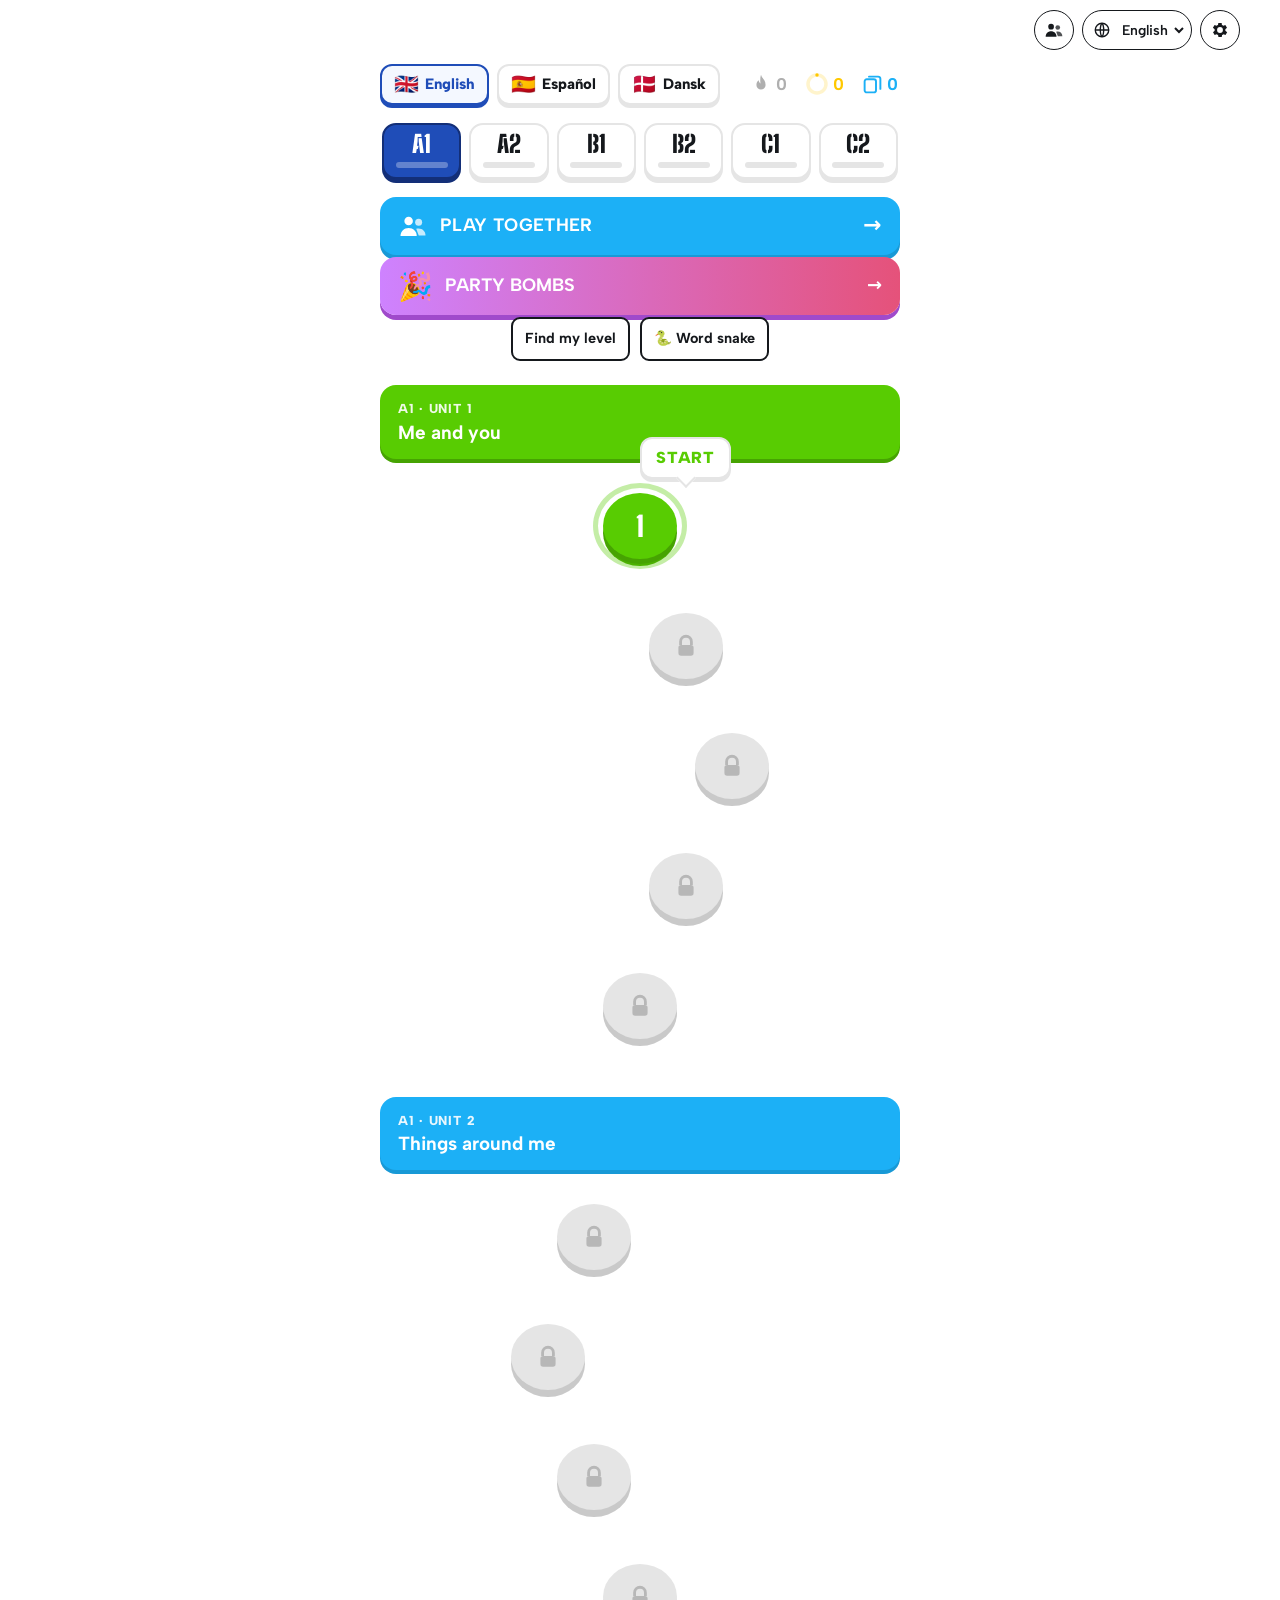
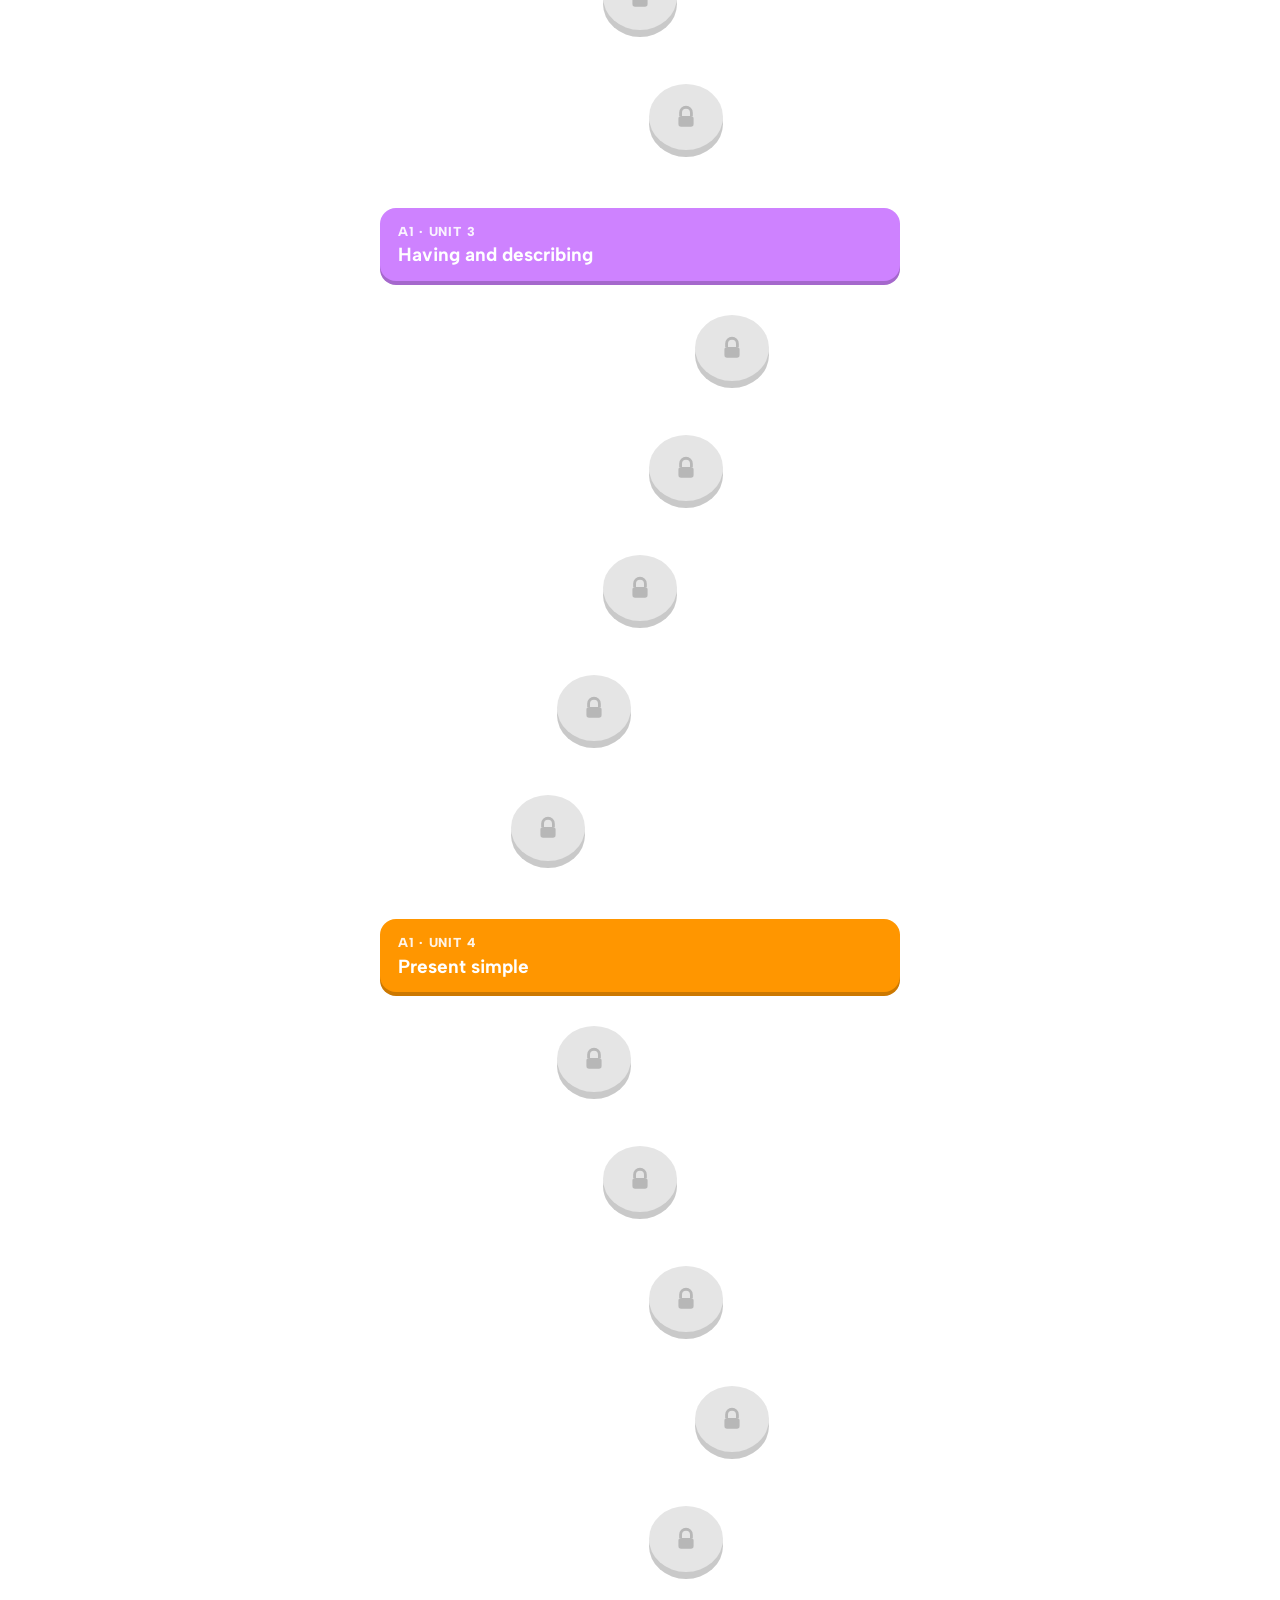
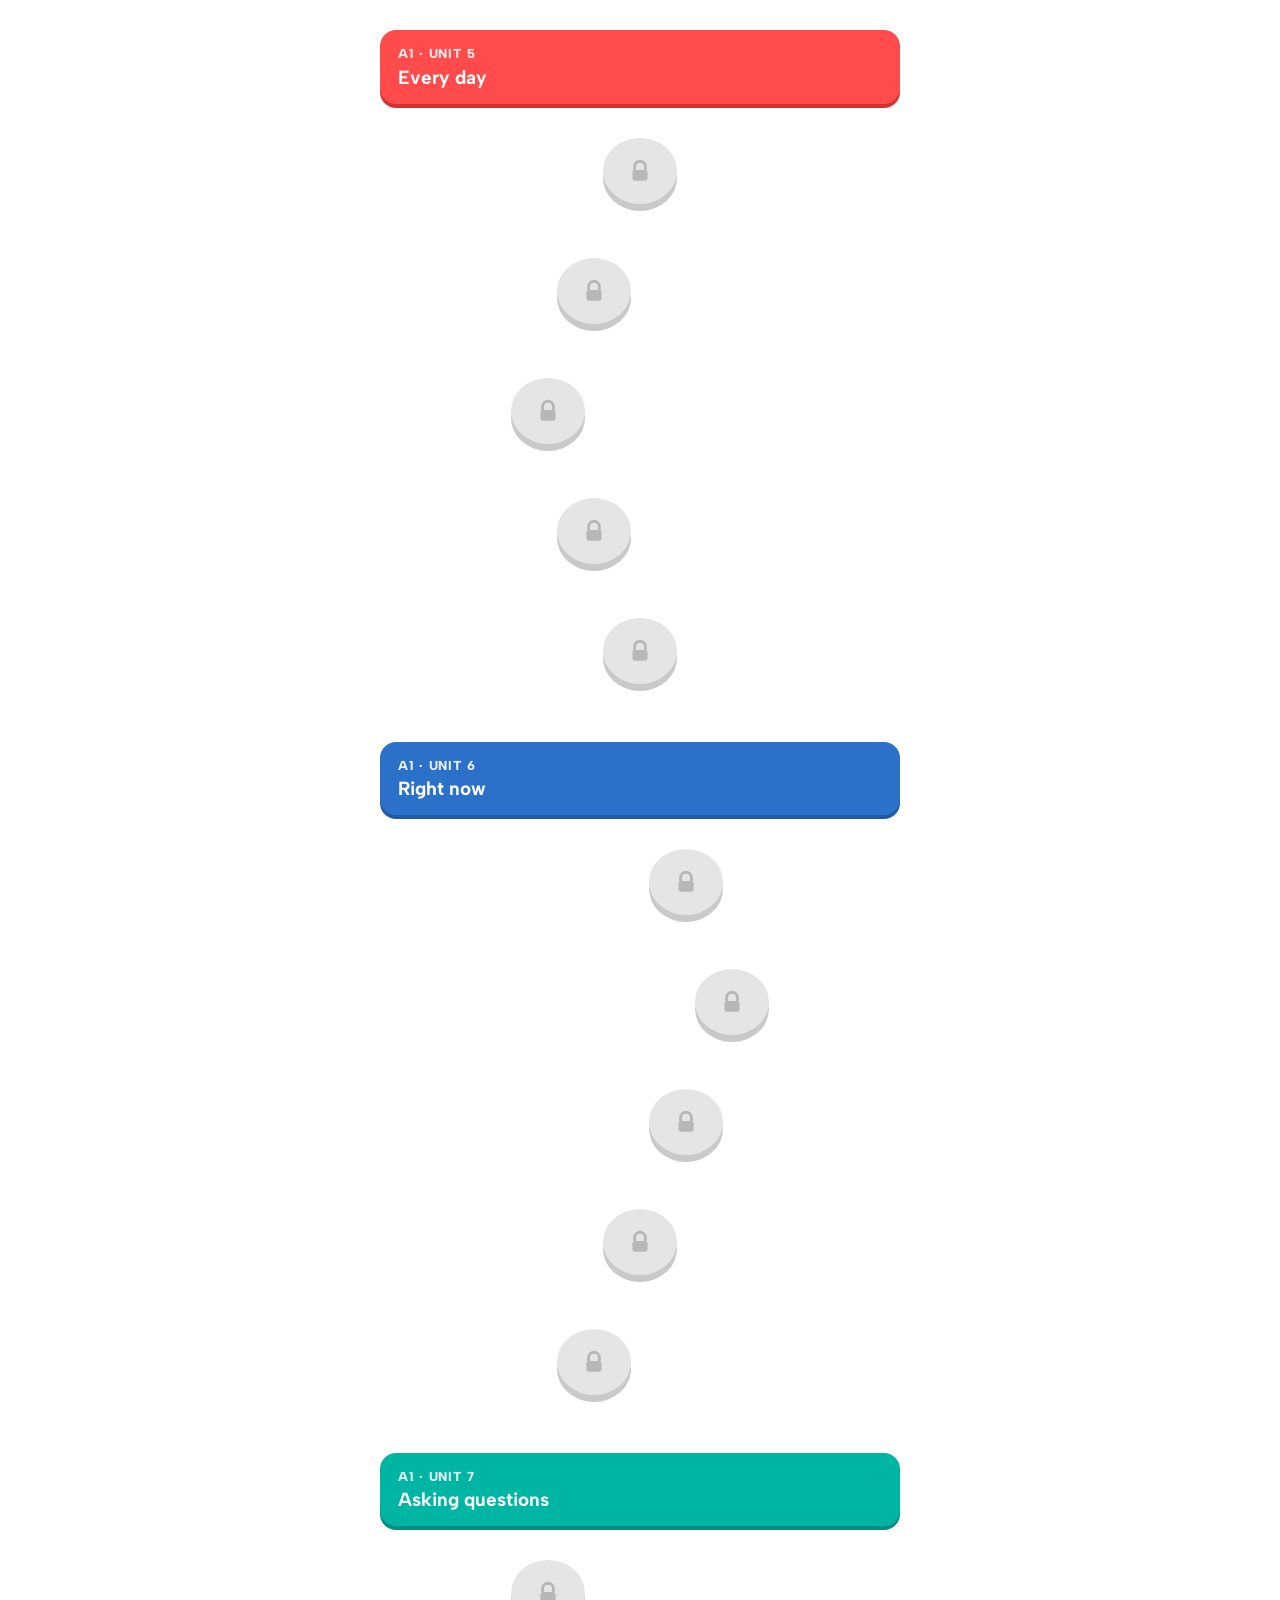
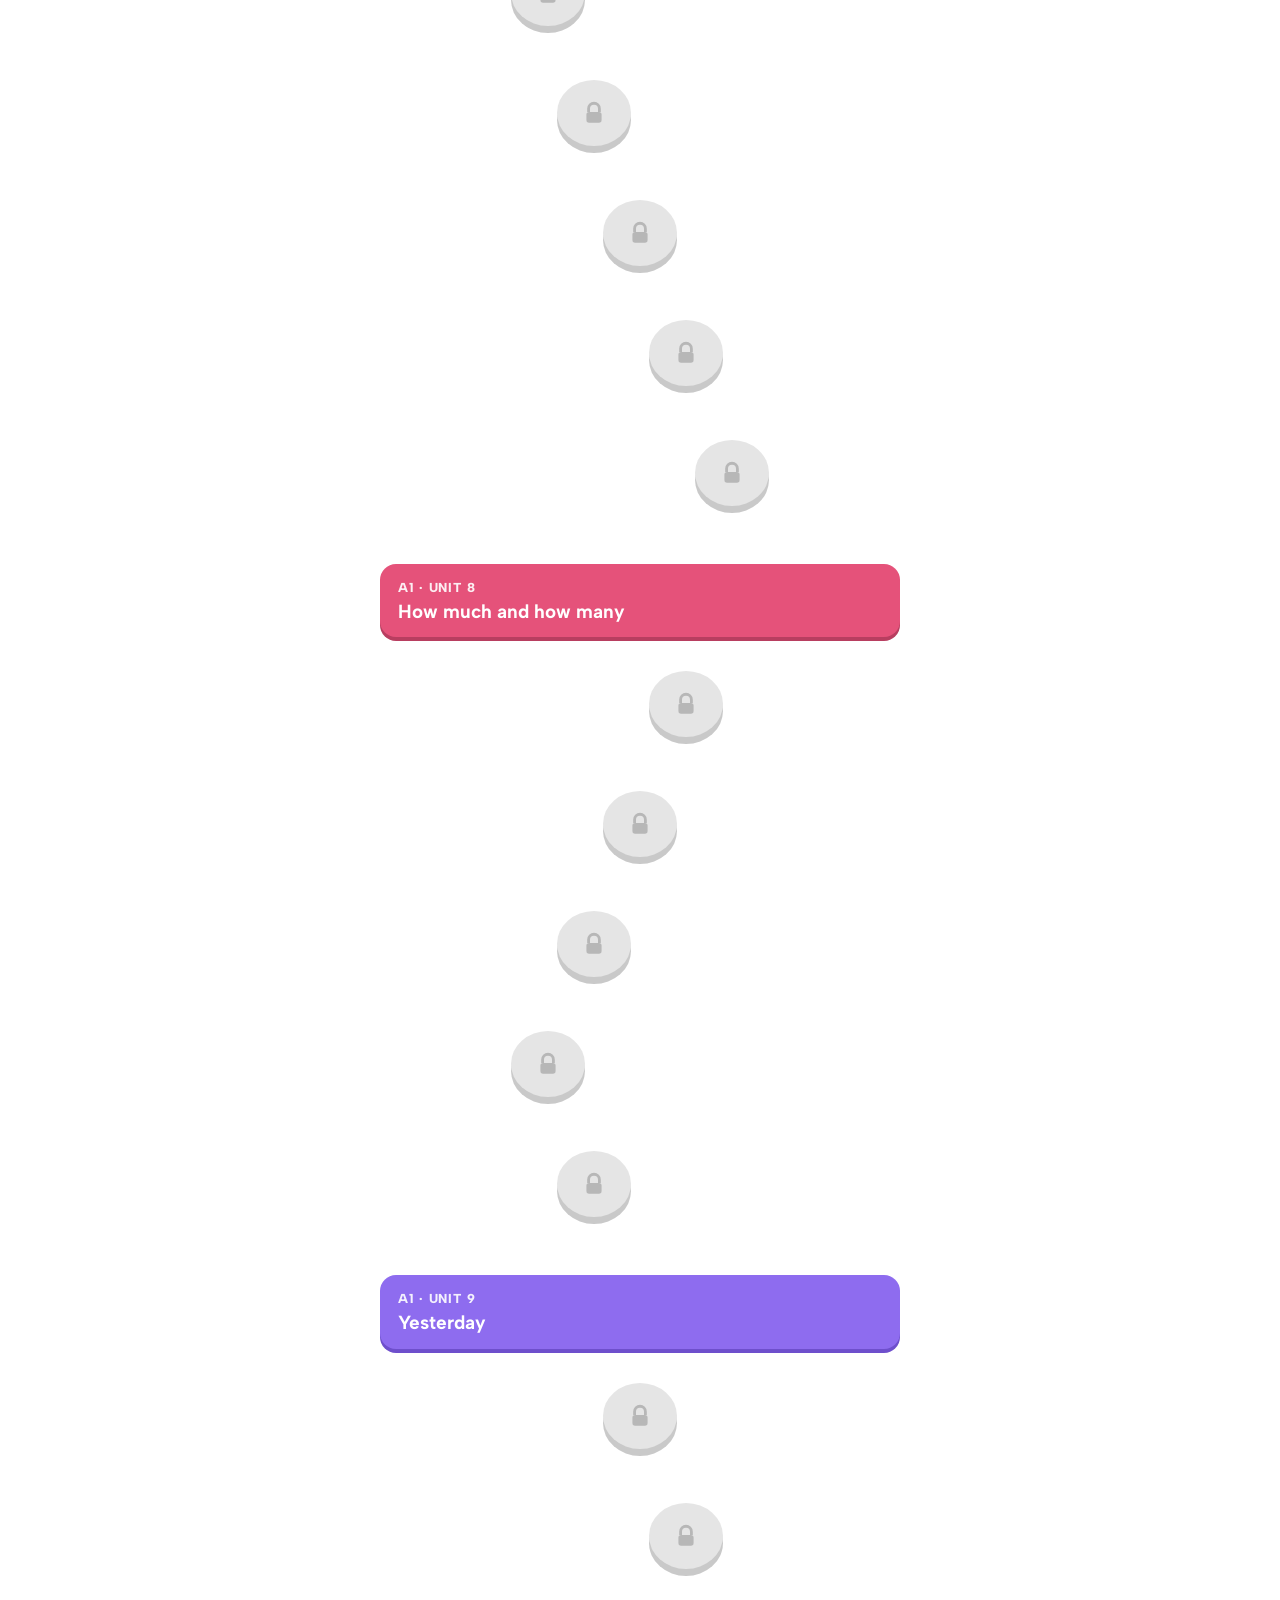
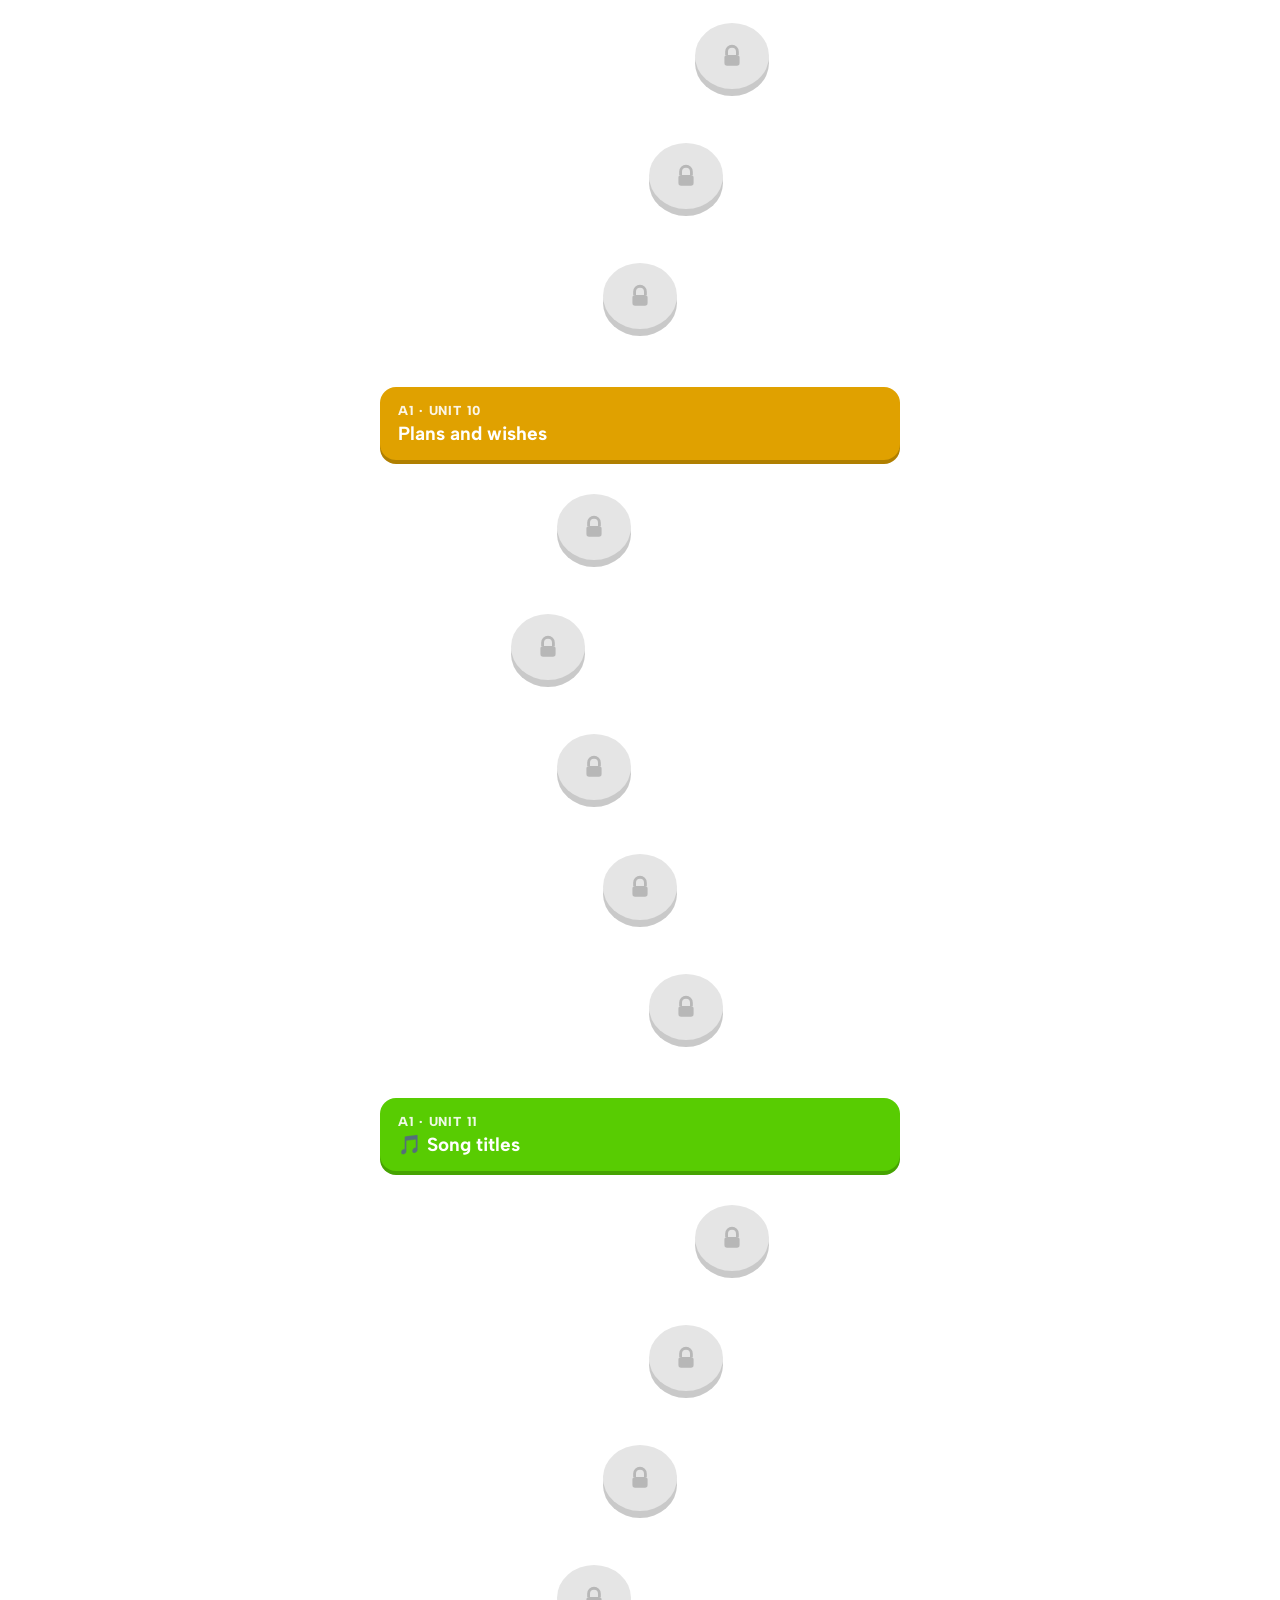
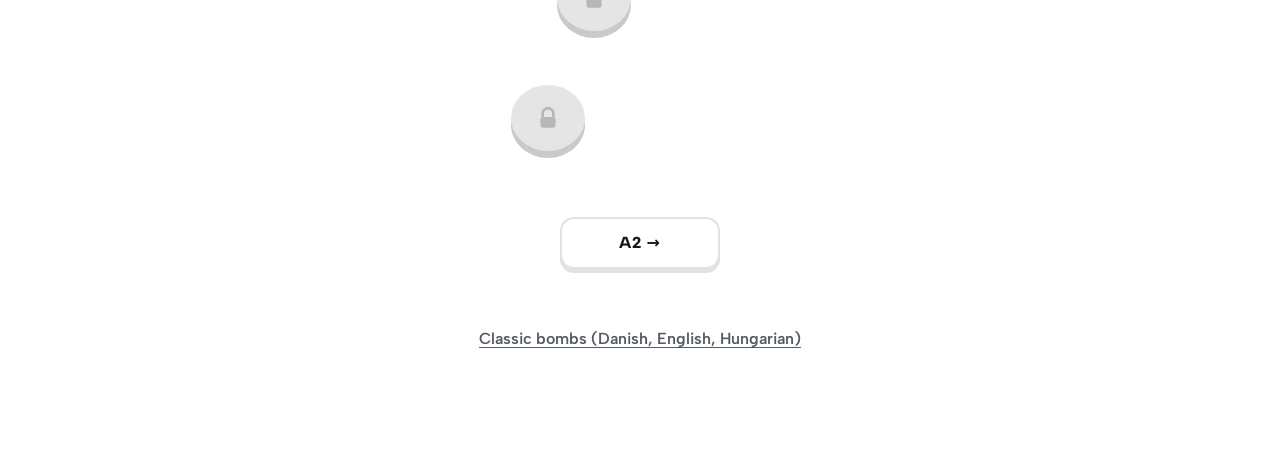
==== index.html @ 88cf8510 "Party: 30 new idioms per language, 29 Spanish rhyming wires, more text slang dealt 10 cards a run Id" ====
<!DOCTYPE html>
<html lang="en">
<head>
<meta charset="utf-8">
<meta name="viewport" content="width=device-width, initial-scale=1">
<title>Utolsó drót – tanulj magyarul</title>
<link rel="manifest" href="manifest.json">
<link rel="icon" href="icon-192.png">
<link rel="apple-touch-icon" href="icon-192.png">
<meta name="theme-color" content="#1F3FA8">
<meta name="apple-mobile-web-app-capable" content="yes">
<link rel="stylesheet" href="https://fonts.googleapis.com/css2?family=Albert+Sans:ital,wght@0,400;0,500;0,600;0,700;1,400&display=swap">
<link rel="stylesheet" href="https://fonts.googleapis.com/css2?family=Big+Shoulders+Stencil:wght@700;800;900&display=swap">
<link rel="stylesheet" href="https://fonts.googleapis.com/css2?family=Big+Shoulders+Stencil+Display:wght@700;800;900&display=swap">
<style>
:root{
  /* Layout: one page, two worlds. Red enamel hardware is the bomb; white paper is the manual.
     Everything is left-aligned; stencil lettering belongs to the hardware and to chapter titles. */
  --enamel:#C4122F; --enamel-deep:#8D0B21; --face1:#D51C3A; --face2:#BE122E; --face3:#A60E27; --side1:#B4112C; --side2:#8D0B21;
  --graphite:#1E2329; --graphite-2:#2A3138; --pit:#0E1114;
  --paper:#F7F7F2; --paper-2:#E8E8E0; --ink:#15181C; --ink-2:#565C63;
  --signal:#FFC83D; --signal-deep:#B98C12; --ok:#3DDC84; --bad:#FF5B61;
  --chalk:#F1F1EC;
  --font-display:"Big Shoulders Stencil","Big Shoulders Stencil Display",Impact,Haettenschweiler,"Arial Narrow Bold","Arial Narrow",sans-serif;
  --font-body:"Albert Sans",system-ui,-apple-system,"Segoe UI",Roboto,Helvetica,Arial,sans-serif;
  --gut:clamp(16px,4vw,40px);
  color-scheme:light;
}
/* the bomb takes the colour of the language being practised: Danish red, English blue, Hungarian green */
html[data-tl="en"]{--enamel:#1F4DB8;--enamel-deep:#132F78;--face1:#2A5BD0;--face2:#1F4DB8;--face3:#1A3F9A;--side1:#1B44A6;--side2:#132F78}
html[data-tl="hu"]{--enamel:#1E7A46;--enamel-deep:#12532E;--face1:#27935A;--face2:#1E7A46;--face3:#18663A;--side1:#1B6E40;--side2:#12532E}
*{box-sizing:border-box}
html{height:100%;-webkit-text-size-adjust:100%}
body{margin:0;min-height:100%;background:var(--enamel);color:#fff;font:16px/1.5 var(--font-body);overflow-x:hidden}
body[data-view="paper"]{background:var(--paper);color:var(--ink)}
p,h1,h2,h3,ul,ol,dl,dd,figure,fieldset{margin:0}
ul,ol{padding:0;list-style:none}
button,input,select{font:inherit}
button{cursor:pointer;color:inherit}
button:disabled{cursor:not-allowed}
:focus-visible{outline:3px solid var(--signal);outline-offset:2px}
body[data-view="paper"] :focus-visible,.side.soft :focus-visible,.drawer :focus-visible{outline-color:var(--enamel)}
.sr{position:absolute;width:1px;height:1px;overflow:hidden;clip:rect(0 0 0 0);white-space:nowrap}

/* English help: small second line under the Danish, shown only when help is on */
.en{display:none;font-size:.86em;line-height:1.4;opacity:.8;font-weight:400}
.help-on .en{display:block}
.gl{display:block;font-size:.86em;line-height:1.4;opacity:.72}
.pp{display:grid;gap:3px;min-width:0}
[data-fit]{min-width:0;max-width:100%}

/* ---------- top bar ---------- */
.bar{display:flex;align-items:center;gap:8px;padding:10px var(--gut);min-height:56px}
.brand{font:800 24px/1 var(--font-display);text-transform:uppercase;letter-spacing:.03em;background:none;border:0;padding:8px 0}
[data-screen="home"] .brand{visibility:hidden}
.bar-sp{flex:1}
.bar-b{background:transparent;border:1.5px solid currentColor;border-radius:999px;padding:7px 13px;font-weight:600;font-size:14px;min-height:40px;white-space:nowrap}
.bar-b.tog[aria-pressed="true"]{background:#fff;color:var(--enamel);border-color:#fff}
[data-view="paper"] .bar-b.tog[aria-pressed="true"]{background:var(--ink);color:var(--paper);border-color:var(--ink)}
.brand{white-space:nowrap}
@media (max-width:560px){.brand{display:none}}
@media (max-width:400px){.bar{gap:6px}.bar-b{padding:7px 10px;font-size:13px}.bar-b .wide{display:none}}

/* ---------- home ---------- */
.home-head{padding:4px var(--gut) 26px;display:grid;gap:12px}
.title{font:900 clamp(58px,14vw,150px)/.84 var(--font-display);text-transform:uppercase;letter-spacing:.005em;text-wrap:balance}
.region{display:flex;align-items:center;gap:10px;font:700 19px/1 var(--font-display);text-transform:uppercase;letter-spacing:.08em}
.region b{background:#fff;color:var(--enamel);padding:5px 9px 4px;border-radius:3px}
.premise{max-width:54ch;font-size:19px;line-height:1.45}
.jump{display:flex;flex-wrap:wrap;gap:10px;margin-top:6px}
.jump .hb{flex:1 1 150px}
.split{display:grid;grid-template-columns:minmax(0,1fr)}
.side{padding:22px var(--gut) 28px;display:grid;gap:16px;align-content:start;min-width:0}
.side h2,.howto h2{font:800 clamp(30px,5vw,40px)/1 var(--font-display);text-transform:uppercase;letter-spacing:.02em}
.side.soft{background:var(--paper);color:var(--ink)}
@media (min-width:940px){
  .split{grid-template-columns:minmax(0,1.2fr) minmax(0,.8fr);align-items:start;gap:0 34px;padding:0 var(--gut)}
  .side.hard{padding-left:0;padding-right:0}
  .side.soft{padding:26px 28px 30px;transform:rotate(.6deg);border-radius:3px;box-shadow:0 22px 44px -20px rgba(0,0,0,.6),0 2px 0 rgba(0,0,0,.18);position:sticky;top:18px}
  .jump{display:none}
}
.field{display:grid;gap:8px}
.field.two{display:flex;flex-wrap:wrap;gap:14px 26px;align-items:flex-end}
.flabel{font-weight:700;font-size:15px;display:block}
.mis-list{display:grid;gap:8px}
.mis{display:grid;grid-template-columns:40px minmax(0,1fr) auto;gap:12px;align-items:center;text-align:left;background:rgba(0,0,0,.2);color:#fff;border:2px solid transparent;border-radius:10px;padding:9px 14px 9px 10px;min-height:64px}
.mis:hover{background:rgba(0,0,0,.3)}
.mis.on{background:#fff;color:var(--ink);border-color:#fff}
.mis-n{font:900 40px/1 var(--font-display);text-align:center}
.mis.on .mis-n{color:var(--enamel)}
.mis-b{display:grid;gap:1px;min-width:0}
.mis-b b{font-size:17px}
.mis-p{font-size:14px;opacity:.9}
.mis-m{font-size:13px;opacity:.78}
.mis-s{font-size:16px;letter-spacing:2px;white-space:nowrap}
.seg3{display:inline-grid;grid-auto-flow:column;grid-auto-columns:1fr;border:2px solid #fff;border-radius:10px;overflow:hidden;margin-top:8px}
.seg3 button{background:transparent;color:#fff;border:0;padding:7px 16px;min-height:48px;font-weight:700;display:grid;justify-items:center;line-height:1.2}
.seg3 button small{font-weight:500;font-size:12px;opacity:.9}
.seg3 button[aria-pressed="true"]{background:#fff;color:var(--enamel)}
.check{display:flex;gap:10px;align-items:flex-start;min-height:44px;padding:6px 0;cursor:pointer}
.check input,.radio-l input{width:22px;height:22px;margin:1px 0 0;flex:none;accent-color:#fff}
.check.ink input,.radio-l input{accent-color:var(--enamel)}
.ctas{display:flex;flex-wrap:wrap;gap:12px 20px;align-items:center}
.cta{display:inline-flex;flex-direction:column;align-items:flex-start;text-align:left;background:var(--signal);color:#1b1500;border:0;border-radius:12px;padding:13px 22px 12px;font-weight:700;font-size:19px;line-height:1.25;box-shadow:0 4px 0 var(--signal-deep),0 12px 20px -10px rgba(0,0,0,.55);min-height:54px}
.cta:active{transform:translateY(3px);box-shadow:0 1px 0 var(--signal-deep)}
.cta .en{font-size:13px;font-weight:500;opacity:.85}
.cta.ink{background:var(--ink);color:var(--paper);box-shadow:0 4px 0 #000,0 12px 20px -12px rgba(0,0,0,.5)}
.cta.ink:active{box-shadow:0 1px 0 #000}
.link{background:none;border:0;text-decoration:underline;text-underline-offset:3px;padding:10px 0;font-weight:600;text-align:left;min-height:44px}
.code-in{font:800 44px/1 var(--font-display);letter-spacing:.1em;width:100%;max-width:290px;padding:12px 14px 8px;border:2.5px solid var(--ink);border-radius:8px;background:#fff;color:var(--ink)}
.code-in::placeholder{color:#c3c6c0}
.err{color:#A80F26;font-weight:600;min-height:1.5em}
.vstat{font-size:14.5px;color:var(--ink-2);display:grid;gap:10px}
.vstat .pbtn{color:var(--ink);font-size:16px}
.pbtn{background:#fff;border:2px solid var(--ink);color:var(--ink);border-radius:9px;padding:8px 14px;min-height:44px;font-weight:700;justify-self:start;text-align:left}
.pbtn:active{transform:translateY(1px)}
.howto{padding:34px var(--gut) 48px;display:grid;gap:16px;max-width:1180px}
.howto ol{display:grid;gap:18px 28px;counter-reset:s;grid-template-columns:repeat(auto-fit,minmax(min(100%,270px),1fr))}
.howto li{counter-increment:s;display:grid;grid-template-columns:auto minmax(0,1fr);gap:12px;align-items:start}
.howto li::before{content:counter(s);font:900 52px/.85 var(--font-display)}
.howto-note{max-width:70ch}
.howto-note{font-weight:600}

/* ---------- briefing ---------- */
.brief{padding:6px var(--gut) 48px;display:grid;grid-template-columns:minmax(0,1fr);gap:24px;max-width:860px}
.eyebrow{font-weight:600;opacity:.92}
.brief h1,.result h1{font:900 clamp(44px,9vw,84px)/.88 var(--font-display);text-transform:uppercase;text-wrap:balance}
.grid-gap{display:grid;gap:10px}
.codeplates{display:flex;gap:10px;flex-wrap:wrap}
.cp{background:var(--pit);border-radius:10px;padding:14px 16px 10px;display:grid;gap:6px;justify-items:center;min-width:112px;flex:1 1 0;max-width:190px;box-shadow:inset 0 0 0 1px rgba(255,255,255,.1)}
.cp b{font:900 clamp(52px,13vw,72px)/.85 var(--font-display);color:var(--signal);letter-spacing:.05em}
.cp span{font-size:14px;color:var(--chalk)}
.modlist{display:grid;gap:6px}
.modlist li{display:flex;gap:10px;align-items:center;flex-wrap:wrap;background:rgba(0,0,0,.2);border-radius:8px;padding:8px 12px}
.modlist b{font-size:17px}
.chips{display:flex;gap:5px;flex-wrap:wrap}
.chip{font-size:12px;border:1px solid rgba(255,255,255,.4);border-radius:999px;padding:1px 8px;color:rgba(255,255,255,.88);white-space:nowrap}

/* ---------- game screen: one fixed-height stage with the bomb in it ---------- */
body[data-screen="bomb"]{height:100%;overflow:hidden;background:#0d1013;color:#fff}
body[data-screen="bomb"] #app{height:100%;display:flex;flex-direction:column}
body[data-screen="bomb"] #main{flex:1;min-height:0;display:flex;flex-direction:column}
body[data-screen="bomb"] .bar{flex:none;min-height:46px;padding-top:4px;padding-bottom:4px;background:var(--enamel);color:#fff}
body[data-screen="bomb"] .bar-b{min-height:36px;padding:5px 12px}
body[data-screen="bomb"] .bar-b.tog[aria-pressed="true"]{background:#fff;color:var(--enamel);border-color:#fff}
body[data-screen="bomb"] :focus-visible{outline-color:var(--signal)}
.game{flex:1;min-height:0;display:flex;flex-direction:column;background:#0d1013;color:#fff}
.hud{flex:none;display:grid;grid-template-columns:minmax(0,1fr) auto minmax(0,1fr);gap:12px;align-items:center;padding:6px var(--gut);background:var(--enamel-deep);color:#fff}
.hud-l{display:grid;font-size:13px;line-height:1.25;min-width:0}
.hud-l b{font:800 30px/1 var(--font-display);letter-spacing:.16em;white-space:nowrap}
.hud-m{position:relative;display:grid;justify-items:center;gap:1px}
.hud-m .lbl{font-size:11px}
.hud-r{display:flex;gap:8px;align-items:center;justify-content:flex-end}
.lbl{font-size:12px;font-weight:600;opacity:.88}
.segs{display:inline-flex;align-items:center;gap:3px;background:#140406;padding:5px 8px;border-radius:6px;box-shadow:inset 0 0 0 1px rgba(255,255,255,.09)}
.seg7{width:19px;height:32px;display:block}
.seg7 polygon{fill:rgba(255,200,61,.13)}
.seg7 polygon.on{fill:var(--signal)}
.colon{font-size:20px;width:.3em;height:1em;background:radial-gradient(circle at 50% 24%,var(--signal) 0 .11em,transparent .135em),radial-gradient(circle at 50% 76%,var(--signal) 0 .11em,transparent .135em)}
.game.low .seg7 polygon.on{fill:var(--bad)}
.game.low .colon{animation:blink 1s steps(2) infinite}
@keyframes blink{50%{opacity:.2}}
.lamps{display:inline-flex;gap:6px;align-items:center}
.lamp{width:19px;height:19px;border-radius:50%;background:rgba(0,0,0,.5);box-shadow:inset 0 0 0 2px rgba(0,0,0,.45)}
.lamp.on{background:var(--signal);box-shadow:0 0 12px var(--signal)}
.hb{background:rgba(255,255,255,.12);border:1.5px solid rgba(255,255,255,.65);color:#fff;border-radius:8px;padding:6px 12px;min-height:38px;font-weight:600}
.hb.big{min-height:54px;padding:10px 18px;font-size:17px;border-radius:12px}
.stage{position:relative;flex:1;min-height:0;overflow:hidden;overflow:clip;background:#14181c}
.man-scroll{flex:1;min-height:0;overflow-y:auto;background:var(--paper)}
.man-scroll .paper-wrap{padding-bottom:24px;min-height:100%}
.toolbar{flex:none;display:flex;gap:6px;justify-content:center;align-items:center;flex-wrap:wrap;padding:8px 10px;background:#07090b}
.tb{background:#1b2026;border:1.5px solid #4a535c;color:#fff;border-radius:8px;padding:7px 13px;min-height:42px;font-weight:700;font-size:15px}
.tb:disabled{opacity:.4}
.tb.on{background:var(--signal);color:#1b1500;border-color:var(--signal)}
.tb-q{font-weight:700;margin-right:6px}
@media (max-width:430px){.tb{padding:7px 9px;font-size:14px}.tb .wide{display:none}}
.caption{position:absolute;left:0;right:0;bottom:0;z-index:4;padding:16px var(--gut) 8px;background:linear-gradient(rgba(7,9,11,0),rgba(7,9,11,.96) 16px);font-size:14.5px;line-height:1.35;pointer-events:none}
.caption:empty{display:none}
.caption .pp{max-width:76ch;margin:0 auto}
.caption p.big{font-size:17px;font-weight:600;line-height:1.45}
.codechip{display:inline-block;background:var(--signal);color:#1b1500;font:800 1.55em/1 var(--font-display);letter-spacing:.16em;padding:5px 6px 2px 10px;border-radius:6px;vertical-align:-4px}
.caption .keys{opacity:.68;font-size:13px}
@media (pointer:coarse){.caption .keys{display:none}}
.paused{position:absolute;inset:0;display:grid;align-content:center;justify-items:start;gap:18px;padding:var(--gut);font-size:19px}

/* the room */
.scene-bg{position:absolute;inset:0;background:radial-gradient(ellipse 75% 62% at 50% 40%,#3c4650 0,#1e242a 58%,#0d1013 100%)}
.floor{position:absolute;left:0;right:0;bottom:0;height:24%;background:linear-gradient(#171c21,#0a0c0e);box-shadow:0 -1px 0 rgba(255,255,255,.07)}
.dust i{position:absolute;width:3px;height:3px;border-radius:50%;background:rgba(255,255,255,.4);animation:drift 12s linear infinite}
@keyframes drift{0%{transform:translate(0,0);opacity:0}15%{opacity:.6}100%{transform:translate(46px,-130px);opacity:0}}
.shadow{position:absolute;height:34px;border-radius:50%;background:rgba(0,0,0,.6);filter:blur(14px);transition:opacity .4s}
.vignette{position:absolute;inset:0;z-index:3;pointer-events:none;opacity:0;background:radial-gradient(ellipse at center,rgba(255,60,60,0) 35%,rgba(255,40,40,.78) 100%)}

/* the bomb: camera > shake rig > idle float > box of six faces */
.persp{position:absolute;inset:0;perspective:2600px;overflow:hidden;overflow:clip}
.cam,.rig,.float,.bomb{transform-style:preserve-3d}
.cam,.rig,.float{position:absolute;left:0;top:0;width:0;height:0}
.cam{transition:transform .65s cubic-bezier(.3,.75,.25,1)}
.float{animation:sway 8s ease-in-out infinite}
@keyframes sway{0%,100%{transform:translateY(-9px) rotateY(-2.6deg) rotateX(.9deg)}50%{transform:translateY(9px) rotateY(2.6deg) rotateX(-.9deg)}}
.stage.zoomed .float{animation:none}
.bomb{position:absolute;transition:transform .95s cubic-bezier(.5,.05,.2,1)}
.stage.intro .bomb,.stage.intro .cam{transition-duration:1.35s}
.stage.no-anim .cam,.stage.no-anim .bomb{transition:none}
.stage.hit .rig{animation:shake .45s linear}
.stage.hit .vignette{animation:vig .52s ease-out}
@keyframes vig{0%{opacity:0}18%{opacity:1}100%{opacity:0}}
@keyframes shake{0%,100%{transform:none}20%{transform:translate(-14px,8px)}40%{transform:translate(12px,-10px)}60%{transform:translate(-10px,-6px)}80%{transform:translate(8px,10px)}}
.face{position:absolute;backface-visibility:hidden;-webkit-backface-visibility:hidden;overflow:hidden;border-radius:6px;background:linear-gradient(155deg,var(--face1) 0,var(--face2) 55%,var(--face3) 100%);box-shadow:inset 0 0 0 5px rgba(0,0,0,.24),inset 0 0 0 12px rgba(255,255,255,.07)}
.face.left,.face.right,.face.top,.face.bottom{background:linear-gradient(155deg,var(--side1),var(--side2))}
.band{position:absolute;left:30px;right:30px;top:30px;height:78px;display:flex;align-items:center;gap:20px;overflow:hidden;font:900 48px/1 var(--font-display);text-transform:uppercase;letter-spacing:.05em;color:#F7E9CC;white-space:nowrap}
.band .danger{background:var(--signal);color:#1b1500;padding:9px 14px 4px;border-radius:4px;font-size:42px}
.band b{min-width:0;overflow:hidden}
.band .side{margin-left:auto;font-size:32px;border:3px solid currentColor;padding:8px 12px 4px;border-radius:4px}
.face .stripe{position:absolute;left:50%;top:8%;bottom:8%;width:54px;margin-left:-27px;border-radius:6px;background:repeating-linear-gradient(135deg,var(--signal) 0 30px,#14171B 30px 60px)}
.thisway{position:absolute;left:0;right:0;top:50%;margin-top:-34px;text-align:center;font:900 68px/1 var(--font-display);text-transform:uppercase;letter-spacing:.08em;color:rgba(0,0,0,.3)}
.handle{position:absolute;top:-92px;width:240px;height:104px;border:26px solid #9aa3ab;border-bottom:0;border-radius:90px 90px 0 0;box-shadow:inset 0 7px 0 rgba(255,255,255,.35),0 -3px 0 rgba(0,0,0,.35)}
.beacon{flex:none;width:18px;height:18px;border-radius:50%;background:#ff4040;box-shadow:0 0 14px #ff4040;animation:blink 1s steps(2) infinite}
.face.top .beacon{position:absolute;right:70px;top:50%;margin-top:-24px;width:48px;height:48px}
.stage.safe .beacon{animation:none;background:var(--ok);box-shadow:0 0 18px var(--ok)}
.stage.safe .segs .seg7 polygon.on{fill:var(--ok)}
.idplate{position:absolute;left:30px;right:30px;top:120px;bottom:28px;display:flex;flex-wrap:wrap;gap:12px 48px;align-items:center;align-content:center;padding:8px 34px;border-radius:10px;background:rgba(0,0,0,.22);box-shadow:inset 0 0 0 3px rgba(255,255,255,.26)}
.idc{display:grid;gap:6px}
.idc .lbl{font-size:23px;opacity:.92}
.serial{font:800 56px/1 var(--font-display);letter-spacing:.07em;white-space:nowrap}
.bats{display:inline-flex;gap:12px;align-items:center;height:56px}
.bat{width:28px;height:52px;border-radius:6px;background:linear-gradient(#ecece5 0 24%,#16191d 24%);box-shadow:0 0 0 2px rgba(0,0,0,.45)}

/* panels on the bomb */
.panel{position:absolute;width:400px;height:480px;border-radius:12px}
.panel.blank{display:grid;place-items:center;background:rgba(0,0,0,.14);box-shadow:inset 0 0 0 4px rgba(0,0,0,.2)}
.panel.blank span{font:900 120px/1 var(--font-display);color:rgba(0,0,0,.2)}
.panel.mod,.panel.timerp{color:var(--chalk);background:radial-gradient(circle at 12px 12px,#737b83 0 3px,transparent 3.6px),radial-gradient(circle at calc(100% - 12px) 12px,#737b83 0 3px,transparent 3.6px),radial-gradient(circle at 12px calc(100% - 12px),#737b83 0 3px,transparent 3.6px),radial-gradient(circle at calc(100% - 12px) calc(100% - 12px),#737b83 0 3px,transparent 3.6px),linear-gradient(180deg,var(--graphite-2),var(--graphite));box-shadow:inset 0 0 0 1px rgba(255,255,255,.08),0 0 0 5px rgba(0,0,0,.3)}
.panel.mod:focus{outline:none}
.panel.mod.focus{box-shadow:inset 0 0 0 1px rgba(255,255,255,.08),0 0 0 5px var(--signal)}
.panel.mod.solved{background:radial-gradient(circle at 12px 12px,#737b83 0 3px,transparent 3.6px),radial-gradient(circle at calc(100% - 12px) 12px,#737b83 0 3px,transparent 3.6px),linear-gradient(180deg,#1f2a25,#17201c)}
.p-h{position:absolute;left:0;right:0;top:0;height:54px;display:flex;align-items:center;gap:10px;padding:6px 22px 0}
.p-h h3{flex:1;min-width:0;font:800 27px/1 var(--font-display);text-transform:uppercase;letter-spacing:.03em;white-space:nowrap;overflow:hidden;text-overflow:ellipsis}
.p-b{position:absolute;left:0;right:0;top:54px;bottom:0;padding:4px 16px 16px;display:flex;flex-direction:column;gap:8px;overflow:hidden;font-size:17px;line-height:1.4}
.led{flex:none;width:17px;height:17px;border-radius:50%;background:#ff4040;box-shadow:0 0 10px rgba(255,64,64,.8),inset 0 0 0 2px rgba(0,0,0,.3)}
.panel.locked .led{background:#4b1119;box-shadow:inset 0 0 0 2px rgba(0,0,0,.5)}
.panel.solved .led{background:var(--ok);box-shadow:0 0 12px var(--ok)}
.guard{position:absolute;inset:0;z-index:3;background:transparent;border:0;border-radius:12px;cursor:zoom-in}
.guard:hover{box-shadow:inset 0 0 0 7px var(--signal)}
.guard:focus-visible{outline:9px solid var(--signal);outline-offset:0}
.timerp .p-b{align-items:center;justify-content:center;gap:30px}
.segs.big{padding:18px 20px;gap:8px;border-radius:12px}
.segs.big .seg7{width:60px;height:100px}
.segs.big .colon{font-size:62px}
.tl{display:flex;align-items:center;gap:18px}
.tl .lbl{font:800 28px/1 var(--font-display);text-transform:uppercase;letter-spacing:.06em;opacity:1}
.lamps.big{gap:16px}
.lamps.big .lamp{width:44px;height:44px}

/* controls inside a panel */
.note{flex:none;font-weight:700;font-size:15px;color:var(--signal)}
.okline{flex:none;font:800 24px/1 var(--font-display);text-transform:uppercase;letter-spacing:.06em;color:var(--ok)}
.donebox{overflow:hidden;font-size:15.5px;min-height:0}
.lockmsg{font-size:17px}
.row{flex:none;display:flex;gap:8px;align-items:center}
.row .slot{flex:1 1 0;width:auto;min-width:0}
.row .go:last-child{margin-left:auto}
.key{background:#E9EAE4;color:#14171B;border:0;border-radius:9px;padding:10px 16px;min-height:46px;font-weight:700;font-size:16px;box-shadow:0 3px 0 #8C9194,0 7px 10px -5px rgba(0,0,0,.65)}
.key:active:not(:disabled){transform:translateY(2px);box-shadow:0 1px 0 #8C9194}
.key.go{background:var(--signal);color:#1b1500;box-shadow:0 3px 0 var(--signal-deep),0 7px 10px -5px rgba(0,0,0,.65)}
.key.go:active:not(:disabled){box-shadow:0 1px 0 var(--signal-deep)}
.key.ghost{background:transparent;color:#fff;box-shadow:inset 0 0 0 1.5px rgba(255,255,255,.6)}
.key.sm{font-size:14px}
.key.wide{flex:1}
.key:disabled{opacity:.4}
.key.sq{padding:0;width:46px;font-size:22px;line-height:1}
.key.big{flex:1;min-height:86px;font-size:40px;line-height:1}
.aeoa{display:inline-flex;gap:6px}
.slot{flex:none;width:100%;background:var(--pit);color:#fff;border:2px solid #56606A;border-radius:9px;padding:11px 13px;font:500 19px/1.35 var(--font-body);min-height:52px}
textarea.slot{height:100px;resize:none;display:block}
.slot::placeholder{color:#7d868e}
.slot:focus{border-color:var(--signal)}
.fb{font-weight:600;font-size:16px}
.fb.bad{color:#FFA3A7}
.words{font-size:17px;display:flex;flex-wrap:wrap;gap:2px 8px}
.words .bad{color:var(--bad);text-decoration:underline wavy;text-underline-offset:4px}
.skel{flex:none;display:flex;flex-wrap:wrap;gap:7px 14px;align-items:center}
.sk-w{display:inline-flex;gap:3px}
.sk-w i{width:9px;height:9px;border-radius:50%;background:#77818a}
.sk-p{margin-left:-10px;color:#77818a;font-weight:700}
.learn{display:grid;gap:7px;font-size:16.5px}
.learn.pics{grid-template-columns:repeat(auto-fill,minmax(130px,1fr))}
.learn.pics li{display:grid;grid-template-columns:auto 1fr;gap:0 8px;align-items:center}
.learn.pics .pic{grid-row:span 2;font-size:26px}
.donebox .learn{font-size:15px;gap:5px}
.learned{font-size:16px}

.plate-steel{flex:none;background:linear-gradient(180deg,#D5DADE,#B3BAC0);border-radius:8px;padding:6px 4px;box-shadow:inset 0 2px 6px rgba(0,0,0,.4)}
.wires{display:block;width:100%;height:auto}
.wire[data-a]{cursor:pointer}
.w-hit{stroke:transparent;stroke-width:32;fill:none}
.w-out{stroke:rgba(9,11,14,.8);stroke-width:13;fill:none;stroke-linecap:round}
.w-col{stroke-width:9.5;fill:none;stroke-linecap:round}
.w-hi{stroke:rgba(255,255,255,.38);stroke-width:2;fill:none;stroke-linecap:round;transform:translateY(-2.6px)}
.w-term{fill:#59616A;stroke:#1b1e22;stroke-width:2}
.w-mark{fill:var(--enamel);stroke:#fff;stroke-width:1.5}
.wire.sel .w-out{stroke:#050608;stroke-width:20}
.wire:focus{outline:none}
.wire:focus-visible .w-out{stroke:#050608;stroke-width:17}

.memo-grid{flex:none;display:grid;grid-template-columns:minmax(0,1fr) 186px;gap:10px}
.memo-scr{background:var(--pit);border:2px solid #39424b;border-radius:10px;display:grid;place-items:center;align-content:center;gap:4px;padding:8px;min-width:0;text-align:center}
.memo-pic{font-size:62px;line-height:1.15}
.memo-w{font-size:19px;font-weight:600}
.memo-hint{color:#8c959d;font-size:15px}
.pips{display:flex;gap:6px}
.pips i{width:10px;height:10px;border-radius:50%;background:#39424b}
.pips i.on{background:var(--signal)}
.memo-code{display:flex;gap:7px;flex-wrap:wrap;justify-content:center}
.memo-code b{min-width:34px;height:44px;border-bottom:3px solid #77818a;font:800 34px/44px var(--font-display);text-align:center;color:var(--signal);letter-spacing:.03em}
.pad{display:grid;grid-template-columns:repeat(3,minmax(0,1fr));gap:6px}
.pad .key{padding:0;min-height:44px}

.clock-wrap{flex:none;display:flex;gap:14px;align-items:center}
.clock{width:158px;height:158px;flex:none}
.c-rim{fill:#0B0D10}
.c-face{fill:#F6F6F0}
.c-t1{stroke:#9aa0a4;stroke-width:1.2}
.c-t5{stroke:#15181C;stroke-width:3}
.c-n{font:700 17px var(--font-body);fill:#15181C}
.c-hh{stroke:#15181C;stroke-width:7;stroke-linecap:round}
.c-mh{stroke:var(--enamel);stroke-width:4.5;stroke-linecap:round}
.c-cap{fill:#15181C}
.steps{display:grid;gap:7px;flex:1;min-width:0}
.stepper{display:grid;grid-template-columns:46px minmax(0,1fr) 46px;gap:3px 6px;align-items:center}
.st-l{grid-column:1/-1;font-weight:600;font-size:14.5px;line-height:1.15}
.st-l small{margin-left:6px;font-weight:400;opacity:.75;font-size:12.5px}
.stepper b{font:800 30px/1 var(--font-display);text-align:center;color:var(--signal)}
.digital{justify-self:start;font:800 26px/1 var(--font-display);color:var(--signal);letter-spacing:.06em;background:var(--pit);border-radius:6px;padding:7px 11px 5px}

.bigword{flex:none;font-size:46px;font-weight:700;line-height:1.1;text-align:center;padding:16px 0 12px;overflow-wrap:anywhere}
.lever{flex:none;display:flex;gap:12px}
.minis{display:flex;flex-wrap:wrap;gap:6px 8px;font-size:15.5px}
.minis li{padding:3px 10px;border-radius:999px;background:#151A1E;border:1.5px solid #3b444d}
.minis li.ok{border-color:var(--ok)}
.minis li.no{border-color:var(--bad)}

.gapline{font-size:20px;line-height:1.45}
.gap{display:inline-block;width:66px;border-bottom:3px solid var(--signal);margin:0 5px;transform:translateY(2px)}
.inf{color:#B9C0C6;font-size:16px;white-space:nowrap}

.base{font-size:18px;font-weight:600;line-height:1.35}
.build{flex:none;height:94px;overflow-y:auto;background:var(--pit);border:2px dashed #56606A;border-radius:10px;padding:7px;display:flex;flex-wrap:wrap;gap:6px;align-items:center;align-content:flex-start}
.build-empty{color:#8c959d;font-size:14.5px;padding:4px 6px}
.tray{display:flex;flex-wrap:wrap;gap:6px}
.tile{background:#E9EAE4;color:#14171B;border:0;border-radius:8px;padding:5px 10px;min-height:36px;min-width:36px;font-weight:600;font-size:16px;box-shadow:0 3px 0 #8C9194}
.tile:active{transform:translateY(2px);box-shadow:0 1px 0 #8C9194}
.tile.in{background:#fff;box-shadow:0 3px 0 var(--signal-deep)}
.tile.ghost{display:inline-flex;align-items:center;background:transparent;color:transparent;box-shadow:inset 0 0 0 2px #3b444d}
.join{flex:none;display:grid;grid-template-columns:minmax(0,1fr) auto minmax(0,1fr);gap:8px;align-items:center}
.join .tile,.join .hole{width:100%;min-height:46px}
.plus{font:800 30px/1 var(--font-display);color:var(--signal)}
.hole{display:block;border:2px dashed #56606A;border-radius:8px}
.tray.two{flex:none;display:grid;grid-template-columns:minmax(0,1fr) minmax(0,1fr);gap:10px}
.tray-col{display:grid;gap:6px;align-content:start}
.tray-col .tile{width:100%;text-align:left;overflow:hidden;text-overflow:ellipsis}
.tray-l{font-size:13px;color:#B9C0C6}

.qtext{font-size:18.5px;font-weight:600;line-height:1.3}
.opts{flex:none;display:grid;gap:7px}
.opt{text-align:left;background:#151A1E;color:#fff;border:2px solid #56606A;border-radius:9px;padding:7px 12px;min-height:44px;font-size:16px;line-height:1.25}
.opt.on{background:var(--signal);color:#1b1500;border-color:var(--signal);font-weight:600}

/* ---------- manual (paper) ---------- */
.paper-wrap{background:var(--paper);color:var(--ink);padding-bottom:90px}
.manual{max-width:820px;margin:0 auto;padding:14px var(--gut) 24px;display:grid;gap:16px}
.man-h{position:relative;display:grid;grid-template-columns:minmax(0,1fr) auto;gap:10px 18px;align-items:end;border-bottom:5px double var(--enamel);padding-bottom:12px}
.man-t{display:grid;gap:4px;min-width:0}
.man-h h1{font:900 clamp(48px,11vw,84px)/.84 var(--font-display);text-transform:uppercase}
.man-sub{color:var(--ink-2);font-weight:500}
.stamp{position:absolute;right:0;top:4px;transform:rotate(-4deg);border:2.5px solid var(--enamel);color:var(--enamel);font:800 15px/1 var(--font-display);text-transform:uppercase;letter-spacing:.1em;padding:6px 9px 4px;border-radius:4px;white-space:nowrap}
.man-code{display:grid;justify-items:end}
@media (max-width:560px){.man-h{grid-template-columns:minmax(0,1fr)}.man-code{justify-items:start}.stamp{position:static;justify-self:start}}
.man-code b{font:800 32px/1 var(--font-display);letter-spacing:.08em;white-space:nowrap}
.man-tip{color:var(--ink-2)}
.warm{max-width:640px;margin:0 auto;padding:22px var(--gut) 40px;display:grid;gap:22px}
.warm-words{display:grid;grid-template-columns:repeat(3,minmax(0,1fr));gap:12px}
.ww{display:grid;justify-items:center;gap:6px;text-align:center;background:#fff;border:2px solid var(--ink);border-bottom-width:5px;border-radius:16px;padding:16px 10px 12px;animation:warmin .45s cubic-bezier(.2,1.4,.4,1) both}
.ww b{font-size:22px;line-height:1.2;word-break:break-word}
.ww span{color:var(--enamel);font-weight:700}
.warm-sents{display:grid;gap:0;background:#fff;border:1.5px solid rgba(21,24,28,.2);border-radius:14px;padding:4px 16px}
.warm-sents li{display:flex;align-items:center;justify-content:space-between;gap:12px;padding:12px 0;border-bottom:1px solid rgba(21,24,28,.12);animation:warmin .45s both}
.warm-sents li:last-child{border-bottom:0}
.warm-sents li>span{display:grid;gap:2px}
.ws{font-size:19px;font-weight:600}
.wg{color:var(--ink-2)}
.warm-go{justify-self:stretch;align-items:center;text-align:center;font-size:20px}
@keyframes warmin{0%{opacity:0;transform:translateY(10px) scale(.96)}100%{opacity:1;transform:none}}
@media (max-width:520px){.warm-words{grid-template-columns:minmax(0,1fr)}.ww{grid-template-columns:minmax(0,1fr) auto;justify-items:start;text-align:left;align-items:center}.ww span{grid-column:1}.ww .say,.ww button{grid-row:1/3;grid-column:2}}
@media (prefers-reduced-motion:reduce){.ww,.warm-sents li{animation:none}}
.dsents{display:grid;gap:12px;max-width:520px}
.dsents li{display:flex;align-items:center;gap:12px;background:var(--graphite);color:#fff;border-radius:14px;padding:14px 16px}
.dsents b{font:800 28px/1 var(--font-display);min-width:1.2em}
.dsents .shown{font-size:20px;font-weight:600}
.cpic{display:flex;align-items:center;gap:12px;font-size:48px;line-height:1}
.cpic i{font-style:normal;font-size:30px;font-weight:800;color:var(--signal)}
.cpic span{animation:wdpop .45s cubic-bezier(.2,1.6,.4,1) both}
.cpic span:nth-of-type(2){animation-delay:.12s}.cpic span:nth-of-type(3){animation-delay:.3s}
.tsteps{display:flex;gap:6px;margin:4px 0 14px}
.tsteps i{flex:1;height:8px;border-radius:99px;background:var(--paper-2);transition:background .4s}
.tsteps i.done{background:var(--ok)}
.tsteps i.on{background:var(--enamel)}
.tnav{display:flex;gap:10px;justify-content:space-between;margin-top:22px}
.tnav .tnext{margin-left:auto}
.tabs{display:flex;gap:6px;overflow-x:auto;padding:3px 3px 0;margin:0 -3px;scrollbar-width:thin}
.tab{flex:1 0 132px;display:grid;justify-items:start;align-content:center;gap:1px;text-align:left;background:var(--paper-2);color:var(--ink);border:2px solid var(--ink);border-bottom:0;border-radius:8px 8px 0 0;padding:9px 14px;min-height:46px;font-weight:700}
.tab.on{background:var(--ink);color:var(--paper)}
.chapter{display:grid;gap:14px;border-top:3px solid var(--ink);padding-top:18px;margin-top:-16px;min-width:0}
.chapter h2{font:800 38px/1 var(--font-display);text-transform:uppercase;letter-spacing:.02em}
.chapter>.pp{max-width:64ch;font-size:17px}
.chapter>p.en{font-size:15px;max-width:64ch}
.rules{display:grid;gap:9px;counter-reset:r}
.rules li{counter-increment:r;display:grid;grid-template-columns:30px minmax(0,1fr);gap:8px;font-size:19px;line-height:1.4;padding:10px 14px 10px 10px;background:#fff;border:1.5px solid rgba(21,24,28,.2);border-radius:8px}
.rules li::before{content:counter(r);font:900 30px/1 var(--font-display);color:var(--enamel);text-align:center}
.rules li.else{counter-increment:none}
.rules li.else::before{content:"\2192"}
.gloss{display:grid;grid-template-columns:auto minmax(0,1fr);gap:3px 16px;font-size:14.5px;color:var(--ink-2);opacity:1}
.help-on .gloss.en{display:grid}
.gloss dt{font-weight:700;color:var(--ink)}
.tbl-wrap{overflow-x:auto;background:#fff;border:1.5px solid rgba(21,24,28,.2);border-radius:8px}
.tbl{width:100%;border-collapse:collapse;font-size:17.5px}
.tbl th,.tbl td{padding:9px 14px;text-align:left;border-bottom:1px solid rgba(21,24,28,.14);vertical-align:top}
.tbl th{font-size:13.5px;font-weight:700;color:var(--ink-2)}
.tbl tr:last-child td{border-bottom:0}
.tbl.nums td:last-child{font:800 26px/1.1 var(--font-display);font-variant-numeric:tabular-nums;color:var(--enamel);letter-spacing:.04em}
.tbl.verbs td{white-space:nowrap}
@media (max-width:520px){.tbl.verbs{font-size:15.5px}.tbl.verbs td{white-space:normal}.tbl th,.tbl td{padding:9px 10px}.tbl.verbs th,.tbl.verbs td{padding:8px 7px}}
.notice{background:#fff;border:1.5px solid rgba(21,24,28,.22);border-radius:3px;padding:18px 20px 20px;font-size:19px;line-height:1.55;box-shadow:4px 5px 0 rgba(21,24,28,.13);max-width:62ch;display:grid;gap:8px}
.kind{font-size:13.5px;color:var(--enamel);font-weight:700}
.radio{background:var(--graphite);color:#fff;border-radius:12px;padding:14px 16px 16px;display:grid;gap:10px;max-width:560px}
.radio-h{display:flex;gap:12px;align-items:center;font-size:18px}
.onair{color:var(--signal);font-weight:700;font-size:14px}
.radio-text{background:#fff;color:var(--ink);border-radius:8px;padding:10px 12px;font-size:20px;font-weight:500}
.warn{font-weight:700;color:#A80F26}
.tip,.tipline{font-weight:600}
.man-foot{max-width:820px;margin:0 auto;padding:0 var(--gut)}

/* ---------- result ---------- */
.result{padding:6px var(--gut) 56px;display:grid;grid-template-columns:minmax(0,1fr);gap:22px;max-width:900px}
.result h1{font-size:clamp(64px,17vw,180px);line-height:.9;margin:6px 0 10px}
.lead{font-size:20px;max-width:46ch}
.stats{display:flex;gap:14px 30px;flex-wrap:wrap}
.stat{display:grid;gap:2px}
.stat b{font:800 40px/1 var(--font-display);letter-spacing:.03em;font-variant-numeric:tabular-nums}
.recap{background:var(--paper);color:var(--ink);border-radius:4px;padding:22px 22px 24px;display:grid;gap:16px;box-shadow:0 18px 36px -20px rgba(0,0,0,.6)}
.recap h2{font:800 34px/1 var(--font-display);text-transform:uppercase}
.recap h3{font-size:14px;font-weight:700;color:var(--enamel);margin-bottom:6px}
.recap .learn li{padding-bottom:8px;border-bottom:1px solid rgba(21,24,28,.12)}

/* ---------- drawers ---------- */
.scrim{position:fixed;inset:0;background:rgba(20,4,8,.55);z-index:20}
.drawer{position:fixed;top:0;right:0;bottom:0;width:min(460px,100%);background:var(--paper);color:var(--ink);z-index:21;overflow-y:auto;padding:16px 20px 44px;display:grid;gap:14px;align-content:start;box-shadow:-12px 0 32px rgba(0,0,0,.4)}
.drawer h2{font:800 40px/1 var(--font-display);text-transform:uppercase}
.drawer h3{font-size:14px;font-weight:700;color:var(--enamel);margin-top:8px}
.drawer .x{justify-self:end}
.phr{display:grid;gap:0}
.phr li{display:flex;gap:10px;align-items:center;justify-content:space-between;padding:8px 0;border-bottom:1px solid rgba(21,24,28,.12);font-size:17px}
.say{flex:none;display:inline-flex;align-items:center;color:var(--ink);background:#fff;border:1.5px solid var(--ink);border-radius:999px;padding:5px 12px;min-height:38px;font-weight:600;font-size:14px}
.cols{display:flex;flex-wrap:wrap;gap:8px 18px}
.cols li{display:grid;grid-template-columns:auto 1fr;gap:0 8px;align-items:center}
.cols i{grid-row:span 2;width:22px;height:22px;border-radius:50%;border:1.5px solid var(--ink)}
.numl{display:grid;grid-template-columns:repeat(auto-fill,minmax(128px,1fr));gap:4px 14px;font-size:16px}
.numl li{display:grid;grid-template-columns:30px 1fr;gap:6px}
.numl b{font-variant-numeric:tabular-nums;color:var(--enamel)}
.letters{display:grid;grid-template-columns:repeat(auto-fill,minmax(50px,1fr));gap:6px}
.letter{background:#fff;border:1.5px solid rgba(21,24,28,.3);border-radius:8px;min-height:54px;display:grid;place-items:center;align-content:center;color:var(--ink);padding:4px 2px}
.letter:disabled{cursor:default;color:var(--ink)}
.letter b{font-size:19px;line-height:1.1}
.letter small{font-size:11px;color:var(--ink-2);line-height:1.1}
.fs{border:1.5px solid rgba(21,24,28,.2);border-radius:8px;padding:10px 14px 12px;display:grid;gap:6px}
.fs legend{font-weight:700;padding:0 6px}
.radio-l{display:flex;gap:10px;align-items:flex-start;min-height:44px;padding:4px 0;cursor:pointer}
.radio-l.dis{opacity:.5;cursor:default}
.ver{font-size:13px;color:var(--ink-2)}

/* ---------- the bang ---------- */
body.boom::after{content:"";position:fixed;inset:0;background:#fff;z-index:50;animation:flash .7s ease-out forwards}
body.boom .rig{animation:shake .14s linear infinite}
@keyframes flash{0%{opacity:0}14%{opacity:1}100%{opacity:1}}
@keyframes shake{0%,100%{transform:none}20%{transform:translate(-7px,4px)}40%{transform:translate(6px,-5px)}60%{transform:translate(-5px,-3px)}80%{transform:translate(4px,5px)}}
@media (prefers-reduced-motion:reduce){*{animation:none!important;transition:none!important}}

/* ================= version 3: three languages, two clear roles ================= */
.bar-sel{display:inline-flex;align-items:center;gap:5px;border:1.5px solid currentColor;border-radius:999px;padding:0 4px 0 10px;min-height:40px}
.bar-sel select{background:transparent;border:0;color:inherit;font-weight:600;font-size:14px;padding:6px 2px;cursor:pointer;max-width:112px}
.bar-sel select option{color:#15181C;background:#fff}
.bar-b.ico{display:inline-grid;place-items:center;padding:0;width:40px}
body[data-screen="bomb"] .bar-sel{min-height:36px}
body[data-screen="bomb"] .bar-b.ico{width:36px}
@media (max-width:400px){.bar-sel select{max-width:84px;font-size:13px}}
.sel{padding:8px 10px;border:2px solid var(--ink);border-radius:8px;background:#fff;color:var(--ink);min-height:44px;max-width:240px}
.drawer .field{justify-items:start}
.sub{font-size:14.5px;color:var(--ink-2)}

/* start page */
.seg3.langs button{padding:10px 20px;font-size:19px;min-height:52px}
.roles{display:grid;grid-template-columns:minmax(0,1fr);gap:16px;padding:0 var(--gut) 6px;max-width:1180px}
@media (min-width:760px){.roles{grid-template-columns:minmax(0,1fr) minmax(0,1fr);gap:22px}}
.role{display:grid;grid-template-columns:auto minmax(0,1fr);grid-template-areas:"i t" "i d" "g g";gap:6px 18px;align-items:center;text-align:left;border:0;border-radius:18px;padding:22px 22px 20px;min-height:200px;box-shadow:0 7px 0 rgba(0,0,0,.4),0 24px 38px -18px rgba(0,0,0,.65)}
.role:active{transform:translateY(4px);box-shadow:0 3px 0 rgba(0,0,0,.4)}
.role .role-i{grid-area:i;width:clamp(78px,20vw,124px);height:auto}
.role b{grid-area:t;align-self:end;font:900 clamp(32px,6.4vw,50px)/.92 var(--font-display);text-transform:uppercase;letter-spacing:.01em;text-wrap:balance}
.role .role-d{grid-area:d;align-self:start;font-size:16.5px;line-height:1.4}
.role .role-go{grid-area:g;justify-self:start;margin-top:12px;border-radius:12px;padding:12px 22px 11px;font-weight:700;font-size:19px}
.r-bomb{background:var(--pit);color:#fff}
.r-bomb .role-go{background:var(--signal);color:#1b1500;box-shadow:0 4px 0 var(--signal-deep)}
.r-help{background:var(--paper);color:var(--ink)}
.r-help .role-go{background:var(--ink);color:var(--paper);box-shadow:0 4px 0 #000}
.r-help:focus-visible{outline-color:var(--signal)}
.bset{padding:30px var(--gut) 4px;display:grid;gap:12px;max-width:1180px;justify-items:start}
.bset h2{font:800 clamp(26px,4.4vw,34px)/1 var(--font-display);text-transform:uppercase;letter-spacing:.02em}
.opts-d{opacity:.92;max-width:62ch}
.opts-row{display:flex;flex-wrap:wrap;gap:14px 34px;align-items:flex-end}
.seg3.bombs button{padding:6px 4px 5px;min-width:44px;font:800 24px/1 var(--font-display)}
.seg3.bombs small{font:500 9px/1 var(--font-body);letter-spacing:1px;margin-top:3px}
.bomb-d{font-weight:600}

/* the helper types the code */
.joinbox{max-width:600px;margin:0 auto;padding:8px var(--gut) 70px;display:grid;gap:14px;justify-items:start}
.joinbox h1{font:900 clamp(44px,10vw,78px)/.9 var(--font-display);text-transform:uppercase;width:100%}
.joinbox .lead{font-size:19px;max-width:40ch}
.joinbox .link{color:var(--ink)}
.code-in{font:800 64px/1 var(--font-display);letter-spacing:.24em;text-align:center;max-width:300px;padding:14px 6px 8px 20px}

/* bomb screen */
.pen-fly{position:absolute;left:100%;top:50%;margin:-8px 0 0 8px;white-space:nowrap;font-weight:800;font-size:15px;color:var(--signal);opacity:0;pointer-events:none}
.hud.pen .pen-fly{opacity:1;animation:penfly 1.25s ease-out forwards}
@keyframes penfly{0%{opacity:0;transform:translateY(-6px)}15%{opacity:1}75%{opacity:1}100%{opacity:0;transform:translateY(14px)}}
.panel kbd{display:inline-grid;place-items:center;min-width:19px;height:19px;margin-right:7px;border-radius:4px;background:rgba(0,0,0,.15);font:700 11px/1 var(--font-body);vertical-align:2px}
.tile kbd{margin-right:5px}
.opt kbd{background:rgba(255,255,255,.18)}
.opt.on kbd{background:rgba(0,0,0,.16)}
@media (pointer:coarse){.panel kbd{display:none}}
.fb.near{color:var(--signal)}
.letters-row{flex-wrap:nowrap;gap:5px}
.key.sq.xs{width:35px;min-height:40px;font-size:19px;border-radius:7px}
.slot.num,.slot.time{font:800 30px/1 var(--font-display);letter-spacing:.12em;text-align:center;padding:10px 8px 6px}
.slot.time::placeholder,.slot.num::placeholder{font:500 15px/1.9 var(--font-body);letter-spacing:0}
.dline{flex:none;display:flex;flex-wrap:wrap;gap:7px;align-items:center;font-size:18px;line-height:1.3;max-height:156px;overflow-y:auto}
.dw.ok{color:var(--ok);font-weight:600}
.dw.cur{display:inline-flex;gap:3px;align-items:center;justify-content:center;min-width:44px;min-height:30px;padding:0 8px;border:2px solid var(--signal);border-radius:7px}
.dw.cur b{color:var(--signal)}
.dw.cur i{width:8px;height:8px;border-radius:50%;background:var(--signal)}
.dw.todo{display:inline-block;width:34px;height:22px;border-bottom:3px solid #56606A}
.pic-box{flex:none;display:grid;justify-items:center;align-content:center;gap:2px;min-height:156px;padding:8px;background:var(--pit);border:2px solid #39424b;border-radius:10px;text-align:center}
.pic-box .memo-pic{font-size:86px;line-height:1.15}
.pic-word{display:inline-flex;gap:8px;align-items:center;font-size:23px}
.story{flex:1;min-height:0;overflow-y:auto;position:relative;font-size:16.5px;line-height:1.6;background:var(--pit);border-radius:10px;padding:10px 12px}
.story.done{background:none;padding:0;font-size:14.5px;line-height:1.45}
.gapw{display:inline-block;min-width:34px;margin:0 2px;padding:0 5px;text-align:center;border-bottom:3px solid #77818a;color:#aab2b9;font-weight:700;font-size:.8em}
.gapw.cur{border-color:var(--signal);background:var(--signal);color:#1b1500;border-radius:4px 4px 0 0}
.gapw.ok{border-color:var(--ok);color:var(--ok);font-size:1em}
.ck{display:block;flex:none;width:158px;height:158px}
.lever.col{flex-direction:column;gap:9px}
.key.big.txt{flex:none;min-height:58px;font-size:23px}
.bigword.sm{font-size:31px}
.tile[aria-pressed="true"]{background:#fff;box-shadow:0 3px 0 var(--signal-deep),0 0 0 3px var(--signal)}
.key.ghost.sm{font-size:14.5px;min-height:42px;padding:8px 10px}

/* the helper's page */
.tab small{font-weight:500;font-size:12px;opacity:.8}
.tab b{font-size:17px;line-height:1.2}
.chapter h3{font-size:14px;font-weight:700;color:var(--enamel);margin-top:4px}
.todo{background:#fff;border:2px solid var(--ink);border-radius:10px;padding:12px 16px 14px;display:grid;gap:10px;max-width:66ch}
.todo h3{margin:0}
.todo ol{display:grid;gap:9px;counter-reset:t}
.todo li{counter-increment:t;display:grid;grid-template-columns:28px minmax(0,1fr);gap:8px;font-size:17.5px;line-height:1.4}
.todo li::before{content:counter(t);width:26px;height:26px;border-radius:50%;background:var(--ink);color:var(--paper);display:grid;place-items:center;font-weight:700;font-size:15px}
.card{background:var(--graphite);color:#fff;border-radius:14px;padding:16px 18px 18px;display:grid;gap:12px;max-width:620px;justify-items:start}
.card-h{font-weight:700;color:var(--signal);font-size:15px}
.card-big{font-size:26px;font-weight:600;line-height:1.3}
.stepnav{display:flex;gap:10px;align-items:center;width:100%;margin-top:4px}
.stepnav .pos{flex:1;text-align:center;font:800 26px/1 var(--font-display);letter-spacing:.06em}
.lastone{font-weight:600;color:var(--signal)}
.pbtn{display:inline-flex;align-items:center}
.pbtn.go{background:var(--signal);border-color:var(--signal);color:#1b1500}
.pbtn.ghost{background:transparent;color:inherit;border-color:currentColor}
.pbtn.sm{min-height:38px;padding:5px 12px;font-size:14.5px}
.pbtn:disabled{opacity:.45}
.card .pbtn{border-color:#fff}
.card .pbtn.go{border-color:var(--signal)}
.listen{display:grid;gap:10px;justify-items:start;width:100%}
.shown{background:#fff;color:var(--ink);border-radius:8px;padding:8px 16px;font-size:32px;font-weight:600;overflow-wrap:anywhere}
.spk{width:1.15em;height:1.15em;margin-right:7px;flex:none}
.say.sm{justify-content:center;padding:0;width:40px;min-height:40px}
.say.sm .spk{margin:0}
.notes{display:grid;gap:10px}
.swatches{display:flex;flex-wrap:wrap;gap:8px}
.swatch{display:inline-flex;align-items:center;gap:8px;background:#fff;border:1.5px solid rgba(21,24,28,.35);border-radius:999px;padding:6px 14px 6px 8px;min-height:44px;font-weight:600;color:var(--ink)}
.swatch i,.notelist i{width:22px;height:22px;border-radius:50%;border:1.5px solid var(--ink);flex:none}
.notelist{display:flex;flex-wrap:wrap;gap:6px 16px;font-size:17px}
.notelist li{display:inline-flex;gap:6px;align-items:center}
.notelist b{color:var(--enamel)}
.ords{display:flex;flex-wrap:wrap;gap:4px 16px;font-size:15.5px;color:var(--ink-2)}
.wordlist{display:grid;grid-template-columns:repeat(auto-fill,minmax(min(100%,270px),1fr));gap:8px}
.wordlist li{display:flex;gap:8px;align-items:center;background:#fff;border:1.5px solid rgba(21,24,28,.2);border-radius:10px;padding:6px 8px}
.wordlist li.on{border-color:var(--enamel);box-shadow:0 0 0 2px var(--enamel)}
.wbtn{flex:1;min-width:0;display:inline-flex;align-items:center;text-align:left;background:var(--ink);color:var(--paper);border:0;border-radius:8px;padding:9px 12px;min-height:46px;font-weight:700;font-size:18px}
.wbtn.plain{background:none;color:var(--ink)}
.wlink{flex:none;background:none;border:0;text-decoration:underline;text-underline-offset:3px;font-size:13.5px;color:var(--ink-2);min-height:44px;padding:0 4px;max-width:124px;text-align:right}
.wlink:disabled{text-decoration:none}
.wordlist .num{flex:none;font:800 30px/1 var(--font-display);color:var(--enamel);padding:0 6px;letter-spacing:.04em}
.bank{display:flex;flex-wrap:wrap;gap:8px 12px}
.bank li{display:inline-flex;gap:4px;align-items:center}
.bankw{background:#fff;border:2px solid var(--ink);border-radius:10px;padding:8px 14px;min-height:46px;font-weight:700;font-size:19px;color:var(--ink)}
.bankw.x{text-decoration:line-through;opacity:.45}
.sents{display:grid;gap:7px;max-width:66ch}
.sents li{background:#fff;border:1.5px solid rgba(21,24,28,.2);border-radius:8px;padding:9px 14px;font-size:18.5px}
.rulebox{background:rgba(255,255,255,.1);border-radius:10px;padding:10px 14px 12px;display:grid;gap:5px;width:100%;font-size:15.5px}
.rulebox h4{margin:0;font-size:13px;color:var(--signal)}
.rulebox .ex{font-size:18.5px}
.rulebox .ex b{color:var(--signal)}
.rulebox .small{font-size:13.5px;opacity:.8}
.sayit{display:grid;gap:2px;max-width:620px}
.chapter .tipline{max-width:66ch;font-weight:500;color:var(--ink-2)}
.chapter .check{color:var(--ink)}

/* fixes after the first look */
.home-head .field{justify-items:start}
.title{font-size:clamp(48px,10vw,124px)}
.p-h h3{line-height:1.3;padding-top:2px}
.band b{line-height:1.3}
@media (max-width:620px){
  .home-head{padding-bottom:16px;gap:10px}
  .title{font-size:clamp(34px,12.5vw,58px);white-space:nowrap}
  .premise{font-size:16.5px;line-height:1.4}
  .seg3.langs{width:100%}
  .seg3.langs button{padding:8px 6px;min-height:46px;font-size:17px}
  .roles{gap:12px}
  .role{padding:14px 16px 16px;min-height:0;gap:4px 14px;border-radius:14px}
  .role .role-i{width:66px}
  .role b{font-size:30px}
  .role .role-d{font-size:15px;line-height:1.35}
  .role .role-go{margin-top:8px;padding:9px 16px 8px;font-size:17px}
}

.nb{white-space:nowrap}
.hud-r{display:grid;justify-items:end;gap:3px}
.hud-r .lbl{font-size:11px}
.man-h{display:flex;flex-wrap:wrap;align-items:baseline;gap:2px 14px;padding-bottom:8px;border-bottom-width:4px}
.man-h h1{font:900 clamp(30px,6vw,44px)/1 var(--font-display);text-transform:uppercase}
.man-code{display:flex;gap:8px;align-items:baseline;margin-left:auto}
.man-code b{font-size:30px}
.man-tip{font-size:15.5px}
.manual{gap:12px}
.chapter{border-top:0;padding-top:4px;margin-top:0}
.tab{border-bottom:2px solid var(--ink);border-radius:10px}
.tabs{padding-bottom:3px}
.stepnav .pos{white-space:nowrap;font-size:22px}
.wlink{max-width:none;white-space:nowrap}
@media (min-width:700px){.caption{font-size:16.5px}.caption .keys{font-size:14px}}
.pen-fly{left:0;right:0;top:-1px;margin:0;text-align:center;font-size:12px}
.hud.pen .hud-m .lbl{visibility:hidden}
@keyframes penfly{0%{opacity:0}12%{opacity:1}80%{opacity:1}100%{opacity:0}}

/* a reading aloud can always be stopped: one small button, on screen only while a voice is speaking.
   It sits in the free part of the top bar: on the left on a phone, in the middle on a wide screen. */
#vstop{position:fixed;top:10px;left:var(--gut);z-index:30;display:inline-flex;align-items:center;gap:7px;min-height:36px;padding:5px 14px 5px 11px;border-radius:999px;border:2px solid #fff;background:var(--ink);color:#fff;font:600 14px/1.2 var(--font-body);white-space:nowrap;cursor:pointer;box-shadow:0 4px 14px rgba(0,0,0,.35)}
#vstop[hidden]{display:none}
#vstop .spk{flex:none;width:18px;height:18px;margin:0;color:var(--signal)}
#vstop:focus-visible{outline:3px solid var(--signal);outline-offset:3px}
body[data-screen="bomb"] #vstop{top:5px}
@media (max-width:350px){#vstop{padding:5px 9px}#vstop span{display:none}}
@media (min-width:760px){#vstop{left:50%;transform:translateX(-50%)}}
/* what a failed voice could not read is written down, with a line that says why */
.vfail{font-size:14.5px;font-weight:600;color:#A80F26;max-width:60ch}
.card .vfail{color:var(--signal)}
/* on a phone the stepper keeps each label on one line */
@media (max-width:430px){.stepnav{gap:6px}.stepnav .pbtn{padding:8px 10px;font-size:15px}.stepnav .pos{font-size:19px;letter-spacing:.02em}}
@media (max-width:380px){.card{padding-left:12px;padding-right:12px}.stepnav .pbtn{padding:8px;font-size:14.5px}.stepnav .pos{font-size:17px;letter-spacing:0}}

/* ===== the clock as a decoding puzzle: clues, a time to write, notes beside it, then the pronunciation ===== */
.manual.wide{max-width:1180px}
.man-cols{min-width:0}
.man-cols.two{display:grid;grid-template-columns:minmax(0,1fr);gap:16px;align-items:start}
.man-cols.two>*{min-width:0}
.man-cols.two .todo,.man-cols.two .card,.man-cols.two .clue-wrap,.man-cols.two .lv2,.man-cols.two .sayit{max-width:680px}
.chapter.after{border-top:0;padding-top:0;margin-top:0}
@media (min-width:760px){
  .man-cols.two{grid-template-columns:minmax(0,1fr) clamp(240px,30%,330px);grid-template-areas:"body side" "after side";column-gap:clamp(18px,2.4vw,28px)}
  .man-cols.two>#man-body{grid-area:body}
  .man-cols.two>#man-side{grid-area:side;position:sticky;top:12px;max-height:calc(100vh - var(--side-off,24px));overflow-y:auto}
  .man-cols.two>#man-after{grid-area:after}
}
.man-scroll{--side-off:200px}
/* the time to write */
.ck-time{display:flex;flex-wrap:wrap;align-items:center;gap:8px 14px;width:100%}
.ck-time b{font:800 44px/1 var(--font-display);letter-spacing:.06em;font-variant-numeric:tabular-nums}
.ck-face .clock{display:block;width:58px;height:58px}
.ck-ask{flex:1 1 220px;font-weight:600;font-size:17px;line-height:1.3}
.ck-tools{display:flex;flex-wrap:wrap;align-items:center;justify-content:space-between;gap:8px 12px;width:100%}
/* the field takes the whole line when the button does not fit beside it */
.ck-row{width:100%;align-items:stretch;flex-wrap:wrap}
.ck-row .slot{flex:1 1 230px;width:0;min-width:0}
.ck-row .pbtn{flex:none}
.hl-row{flex:0 1 auto;min-width:0;flex-wrap:wrap;gap:6px}
.pbtn.sq{min-width:40px;min-height:40px;padding:4px 8px;justify-content:center;font-size:18px;line-height:1}
.ck-fb{display:grid;gap:6px;font-weight:600;font-size:16px;color:var(--signal)}
.ck-words{display:flex;flex-wrap:wrap;gap:6px;color:#fff}
.ck-words span{display:inline-flex;gap:5px;align-items:center;border:1.5px dashed rgba(255,255,255,.6);border-radius:999px;padding:3px 11px;font-weight:600}
.ck-words .fit{border-style:solid;border-color:#7BE0A0;color:#C4F7D4}
.ck-words i{font-style:normal;font-weight:800}
.ck-ok{font-weight:700;font-size:17px;color:#C4F7D4}
.ck-sent{font-size:28px;line-height:1.5}
.ck-say{width:100%;font-weight:600;font-size:17px;border-top:1px solid rgba(255,255,255,.25);padding-top:10px}
.tbl.clues td:first-child{width:86px;white-space:nowrap;font-variant-numeric:tabular-nums}
/* clock: examples, then the times to write; every word can be tapped for its meaning */
.ck-h{margin:0 0 8px}
.ck-ex{max-width:680px;background:#fff;border:1.5px solid rgba(21,24,28,.2);border-radius:12px;margin:0 0 18px}
.ck-ex li{display:grid;grid-template-columns:5.2ch minmax(0,1fr);gap:18px;align-items:baseline;padding:10px 16px;font-size:20px;line-height:1.4;border-bottom:1px solid rgba(21,24,28,.12)}
.ck-ex.anim li{animation:ckin .4s both}
.ck-ex li:last-child{border-bottom:0}
.ck-ex li{grid-template-columns:30px 5.2ch minmax(0,1fr);gap:14px;align-items:center}
.ck-ex li.step{border-top:6px solid var(--paper-2)}
.ck-ico{width:30px;height:30px;display:block}
.ci-face{fill:#fff;stroke:var(--ink);stroke-width:1.8}
.ci-past{fill:#58CC02;opacity:.85}
.ci-to{fill:#FF9600;opacity:.85}
.ci-hand{stroke:var(--ink);stroke-width:2.4;stroke-linecap:round}
.ci-dot{fill:var(--ink)}
.ck-ex.anim li:nth-child(2){animation-delay:.04s}.ck-ex.anim li:nth-child(3){animation-delay:.08s}.ck-ex.anim li:nth-child(4){animation-delay:.12s}.ck-ex.anim li:nth-child(5){animation-delay:.16s}.ck-ex.anim li:nth-child(6){animation-delay:.2s}.ck-ex.anim li:nth-child(7){animation-delay:.24s}.ck-ex.anim li:nth-child(8){animation-delay:.28s}.ck-ex.anim li:nth-child(9){animation-delay:.32s}
.ck-t{font-weight:800;font-variant-numeric:tabular-nums;white-space:nowrap}
.ck-s{font-weight:500}
.wd{all:unset;display:inline-flex;flex-direction:column;align-items:center;vertical-align:baseline;cursor:pointer;border-radius:4px;padding:0 1px;background-image:linear-gradient(90deg,currentColor 50%,transparent 0);background-size:6px 2px;background-repeat:repeat-x;background-position:0 1.32em;transition:background-color .15s}
.wd:hover{background-color:rgba(31,77,184,.12)}
.wd:focus-visible{outline:2.5px solid var(--enamel);outline-offset:2px}
.wd.open{background-image:none;cursor:default}
.wd.open:hover{background-color:transparent}
.wd-g{font-size:.66em;font-weight:800;line-height:1.15;color:var(--enamel);white-space:nowrap}
.wd-g.pop{animation:wdpop .42s cubic-bezier(.2,1.6,.4,1) both}
.wd{position:relative}
.wd-pen{position:absolute;left:50%;bottom:100%;transform:translateX(-50%);white-space:nowrap;font-size:.7em;font-weight:900;color:#fff;background:var(--bad);border-radius:999px;padding:1px 8px;pointer-events:none;animation:wdpen 1.25s ease-out forwards}
@keyframes wdpen{0%{opacity:0;transform:translate(-50%,6px) scale(.7)}15%{opacity:1;transform:translate(-50%,0) scale(1.1)}70%{opacity:1;transform:translate(-50%,-10px)}100%{opacity:0;transform:translate(-50%,-22px)}}
.ck-qs{display:grid;gap:12px;max-width:680px;background:var(--graphite);color:#fff;border-radius:16px;padding:16px 18px}
.ck-qs .wd-g{color:var(--signal)}
.ck-qs .wd:hover{background-color:rgba(255,255,255,.12)}
.ck-q{display:flex;flex-wrap:wrap;align-items:center;gap:10px 14px;min-height:56px}
.ck-q .ck-t{flex:0 0 2.75em;font:800 34px/1 var(--font-display);letter-spacing:.04em}
.ck-q .slot{flex:1 1 180px;width:0;min-width:0}
.ck-q .pbtn{flex:none}
.ck-q.pop{animation:ckok .5s cubic-bezier(.2,1.5,.4,1)}
.ck-q.ok .ck-t{color:var(--ok)}
.ck-ans{flex:1 1 200px;font-size:22px;font-weight:600}
.ck-spk{min-width:44px;justify-content:center}
.ck-spk .spk{width:22px;height:22px}
.ck-tick{font-style:normal;font-weight:900;font-size:28px;color:var(--ok)}
.ck-q.pop .ck-tick{animation:wdpop .45s .1s cubic-bezier(.2,1.6,.4,1) both}
.ck-q.shake{animation:shake .4s}
.ck-fb{font-weight:600;color:var(--signal);margin-top:-4px}
.ck-words{display:flex;flex-wrap:wrap;gap:6px;margin-top:-4px}
.ck-words span{display:inline-flex;gap:5px;align-items:center;border:1.5px solid #FF8A8F;color:#FFC9CB;border-radius:999px;padding:3px 11px;font-weight:600}
.ck-words.pop span{animation:wdpop .3s both}
.ck-words .fit{border-color:#7BE0A0;color:#C4F7D4}
.ck-words .more{border-style:dashed;border-color:rgba(255,255,255,.6);color:#fff}
.ck-words i{font-style:normal;font-weight:800}
@keyframes wdpop{0%{opacity:0;transform:translateY(-5px) scale(.6)}100%{opacity:1;transform:none}}
@keyframes ckin{0%{opacity:0;transform:translateX(-10px)}100%{opacity:1;transform:none}}
@keyframes ckok{0%{transform:scale(.97)}50%{transform:scale(1.02)}100%{transform:none}}
@media (max-width:520px){.ck-ex li{font-size:18px;gap:10px;padding:9px 12px;grid-template-columns:26px 5ch minmax(0,1fr)}.ck-ico{width:26px;height:26px}.ck-q .ck-t{font-size:30px}.ck-q .slot{flex-basis:120px}.ck-ans{font-size:20px}}
@media (prefers-reduced-motion:reduce){.ck-ex.anim li,.wd-g.pop,.ck-q.pop,.ck-q.pop .ck-tick,.ck-q.shake,.ck-words.pop span{animation:none}}
/* pronunciation: red letters are not pronounced, yellow letters sound different */
.pron{font-weight:600}
.pw{white-space:nowrap}
.sil,.dif{border-radius:3px;padding:0 1px;margin:0 .5px}
.sil{background:#D8263C;color:#fff;text-decoration:line-through;text-decoration-thickness:1.5px;text-decoration-color:rgba(255,255,255,.8)}
.dif{background:var(--signal);color:#1b1500}
.legend{display:flex;flex-wrap:wrap;gap:6px 20px;font-size:14.5px;font-weight:600}
.legend .sil,.legend .dif{font-size:17px}
.pron-notes{display:grid;gap:9px;width:100%;font-size:15.5px;line-height:1.4}
.pron-notes li{display:grid;grid-template-columns:minmax(76px,max-content) minmax(0,1fr);gap:2px 12px;align-items:baseline}
.pron-notes .hit{font-weight:700;font-size:17px;display:flex;flex-wrap:wrap;gap:0 10px}
.pron-none{font-size:15.5px}
@media (max-width:520px){.pron-notes li{grid-template-columns:minmax(0,1fr)}.ck-sent{font-size:24px}.ck-time b{font-size:40px}}
/* level 2 */
.lv2{display:grid;gap:10px;max-width:720px;background:#fff;border:2px solid var(--ink);border-radius:12px;padding:14px 16px 16px}
.lv2:not(.open){background:transparent;border:2px dashed rgba(21,24,28,.4)}
.lv2 h3{margin:0}
.lv2 h4,.side h4{font-size:14px;font-weight:700;color:var(--enamel);margin:4px 0 0}
.lv2-lock{font-weight:600;color:var(--ink-2)}
.lv2-open{font-weight:600}
.lv2-list{display:grid;grid-template-columns:repeat(auto-fill,minmax(176px,1fr));gap:2px 16px}
.lv2-list li{display:flex;align-items:center;gap:8px;min-width:0;min-height:42px;font-size:19px;border-bottom:1px solid rgba(21,24,28,.12)}
.lv2-list .pron{min-width:0}
.lv2-list .n{min-width:22px;text-align:right;font-size:15px;font-weight:700;color:var(--ink-2);font-variant-numeric:tabular-nums}
.lv2-list .say{margin-left:auto}
.lv2 .pron-notes li{grid-template-columns:minmax(0,1fr)}
.lv2-tip{font-size:15px;color:var(--ink-2);border-top:1px solid rgba(21,24,28,.14);padding-top:8px}
/* the notes */
.side{display:grid;gap:9px;min-width:0;background:#fff;border:2px solid var(--ink);border-radius:12px;padding:14px 16px 16px}
.nb-t{font:800 26px/1.15 var(--font-display);text-transform:uppercase;letter-spacing:.02em}
.nb-d{font-size:14.5px;color:var(--ink-2)}
.nb-nums{display:grid;grid-template-columns:repeat(auto-fill,minmax(104px,1fr));gap:4px 14px}
.nb-pats{display:grid;gap:4px}
.nb-f{display:grid;grid-template-columns:24px minmax(0,1fr);align-items:center;gap:8px}
.nb-f.wide{grid-template-columns:38px minmax(0,1fr)}
.nb-f b{text-align:right;font-weight:700;font-variant-numeric:tabular-nums}
.nb-in{width:100%;min-width:0;border:0;border-bottom:2px solid rgba(21,24,28,.32);border-radius:0;background:transparent;padding:4px 3px 3px;font:500 16px/1.3 var(--font-body);color:var(--ink)}
.nb-in:focus{outline:none;border-bottom-color:var(--enamel);background:rgba(244,196,48,.2)}
textarea.nb-in{display:block;border:2px solid rgba(21,24,28,.32);border-radius:8px;padding:8px;min-height:88px;resize:vertical;line-height:1.4}
textarea.nb-in:focus{border-color:var(--enamel)}
.nb-ask{font-weight:700}
.manual.wide+.man-foot{max-width:1180px}

.lv2-list.sents{grid-template-columns:minmax(0,1fr)}
.lv2-list.sents .n{min-width:48px;text-align:left}
.lv2-list.sents li{font-size:18px;padding:4px 0}
.lv2-list.sents .pron{white-space:normal}


/* ===== the learning path ===== */
html[data-tl="es"]{--enamel:#D9480F;--enamel-deep:#9C330A;--face1:#E8590C;--face2:#D9480F;--face3:#B83C0C;--side1:#C4410D;--side2:#9C330A}
body[data-screen="home"],body[data-screen="cards"],body[data-screen="words"]{background:#fff}
.dbtn{display:inline-flex;align-items:center;justify-content:center;gap:8px;width:100%;min-height:52px;border-radius:14px;border:2px solid #e2e2e2;background:#fff;color:var(--ink);font-weight:800;font-size:16px;letter-spacing:.05em;text-transform:uppercase;box-shadow:0 4px 0 #e2e2e2;padding:10px 18px;transition:transform .08s}
.dbtn:active{transform:translateY(3px);box-shadow:0 1px 0 #e2e2e2}
.dbtn.go{background:var(--signal);border-color:var(--signal);color:#3a2a00;box-shadow:0 4px 0 var(--signal-deep)}
.dbtn.ok{background:#58CC02;border-color:#58CC02;color:#fff;box-shadow:0 4px 0 #46A302}
.dbtn.bad{background:#fff;border-color:#FF4B4B;color:#D33131;box-shadow:0 4px 0 #FF4B4B}
.dbtn.ghost{width:auto;min-width:160px}
.path{max-width:600px;margin:0 auto;padding:0 var(--gut) 90px}
.ptop{display:flex;flex-wrap:wrap;gap:10px;align-items:center;justify-content:space-between;padding:4px 0 8px}
.course{display:flex;gap:8px}
.course button{display:inline-flex;align-items:center;gap:6px;border:2px solid #e5e5e5;border-radius:12px;background:#fff;padding:7px 12px;font-weight:800;font-size:15px;box-shadow:0 3px 0 #e5e5e5}
.course button span{font-size:20px;line-height:1}
.course button[aria-pressed="true"]{border-color:var(--enamel);color:var(--enamel);box-shadow:0 3px 0 var(--enamel);background:#f4f8ff}
.pstats{display:flex;gap:14px;align-items:center}
.pst{display:inline-flex;align-items:center;gap:4px;font-weight:900;font-size:17px;color:#afafaf;background:none;border:0;padding:4px 2px}
.pst.fire.on{color:#FF9600}
.pst.xp{color:#FFC800}
.pst.words{color:#1CB0F6;cursor:pointer}
.ring{width:24px;height:24px}
.lvtabs{display:flex;gap:8px;overflow-x:auto;padding:10px 2px 14px;scrollbar-width:none;position:sticky;top:0;z-index:4;background:#fff}
.lvtabs::-webkit-scrollbar{display:none}
.lvtab{flex:1 0 62px;border:2px solid #e5e5e5;border-radius:14px;background:#fff;padding:7px 8px 9px;font:900 24px/1 var(--font-display);box-shadow:0 4px 0 #e5e5e5;display:grid;gap:6px;justify-items:center;color:var(--ink)}
.lvtab i{display:block;width:100%;max-width:52px;height:6px;border-radius:3px;background:#e5e5e5;overflow:hidden}
.lvtab i b{display:block;height:100%;background:var(--signal)}
.lvtab[aria-pressed="true"]{background:var(--enamel);color:#fff;border-color:var(--enamel-deep);box-shadow:0 4px 0 var(--enamel-deep)}
.lvtab[aria-pressed="true"] i{background:rgba(255,255,255,.3)}
.lvtab:disabled{opacity:.4}
.unit{margin:18px 0 6px}
.ubanner{display:grid;gap:2px;background:var(--uc);color:#fff;border-radius:16px;padding:14px 18px;box-shadow:0 4px 0 var(--ucd)}
.ubanner small{font-weight:800;opacity:.9;text-transform:uppercase;font-size:13px;letter-spacing:.07em}
.ubanner b{font-size:19px;line-height:1.25}
.nodes{display:grid;justify-items:center;gap:26px;padding:34px 0 12px}
.node-w{position:relative;transform:translateX(var(--x));display:grid;justify-items:center}
.node{position:relative;width:74px;height:66px;border-radius:50%;border:0;background:var(--uc);color:#fff;box-shadow:0 7px 0 var(--ucd);font:900 28px/1 var(--font-display);display:grid;place-items:center;transition:transform .08s}
.node:active{transform:translateY(5px);box-shadow:0 2px 0 var(--ucd)}
.node.lock{background:#e5e5e5;color:#b7b7b7;box-shadow:0 7px 0 #c9c9c9}
.node.done{background:#FFC800;color:#fff;box-shadow:0 7px 0 #E0A100;font-size:34px;text-shadow:0 2px 0 rgba(0,0,0,.12)}
.pairbig{display:flex;align-items:center;gap:12px;width:100%;margin:4px 0 2px;padding:14px 18px;border-radius:16px;border:0;background:#1CB0F6;color:#fff;box-shadow:0 5px 0 #1899D6;font:800 18px/1.1 var(--font-body,inherit);letter-spacing:.02em;text-align:left;transition:transform .08s}
.pairbig:active{transform:translateY(3px);box-shadow:0 2px 0 #1899D6}
.pairbig svg{width:30px;height:30px;flex:none}
.pairbig b{flex:1;text-transform:uppercase}
.pairbig .pb-go{font-size:22px}
.pairbig.on{background:#fff;color:var(--ink);border:2px solid #e2e2e2;box-shadow:0 5px 0 #e2e2e2}
.pairbig.on .pb-code{flex:none;font:900 26px/1 var(--font-display);letter-spacing:.14em;color:var(--enamel)}
.pairbig .pb-st{flex:1;text-align:right;font-weight:700;font-size:15px}
.pair-chip.on{display:inline-flex;align-items:center;gap:6px;padding:6px 11px;letter-spacing:.08em}
.pair-chip b{font-weight:800}
.pdot{width:9px;height:9px;border-radius:50%;background:#b0b0b0;display:inline-block;flex:none}
.live .pdot,.pair-st.live .pdot{background:#58CC02;box-shadow:0 0 0 0 rgba(88,204,2,.6);animation:pdot 1.6s ease-out infinite}
@keyframes pdot{0%{box-shadow:0 0 0 0 rgba(88,204,2,.6)}100%{box-shadow:0 0 0 9px rgba(88,204,2,0)}}
.pair{display:grid;gap:14px;justify-items:stretch;text-align:center}
.pair h2{text-align:left}
.pair-code{font:900 64px/1 var(--font-display);letter-spacing:.14em;padding:18px 10px 14px;border-radius:18px;border:2px solid #e2e2e2;background:#fff;color:var(--enamel);box-shadow:0 5px 0 #e2e2e2;animation:pairpop .5s cubic-bezier(.2,1.6,.4,1) both;transition:transform .1s}
.pair-code.copied{transform:scale(.96);border-color:#58CC02;box-shadow:0 5px 0 #46A302}
@keyframes pairpop{from{transform:scale(.6);opacity:0}to{transform:none;opacity:1}}
.pair-st{display:flex;align-items:center;justify-content:center;gap:8px;font-weight:800;min-height:28px}
.pair-st.live{color:#46A302;animation:pairpop .45s cubic-bezier(.2,1.6,.4,1) both}
.pair-role{font-weight:700;font-size:17px}
.pair-or{display:flex;align-items:center;gap:10px;color:#9a9a9a;font-weight:700;text-transform:uppercase;font-size:13px}
.pair-or:before,.pair-or:after{content:"";flex:1;height:2px;background:#e5e5e5}
.pair-join{display:grid;grid-template-columns:1fr auto;gap:10px}
.pair-join .dbtn{width:auto}
.pair-in{font:900 30px/1 var(--font-display);letter-spacing:.2em;text-transform:uppercase;text-align:center;border:2px solid #e2e2e2;border-radius:14px;padding:8px 6px;min-width:0;background:#fff;color:var(--ink)}
.pair-in::placeholder{color:#d6d6d6}
.pair-in:focus{outline:none;border-color:var(--enamel)}
.pair-in.shake{animation:pshake .35s}
@keyframes pshake{25%{transform:translateX(-6px)}75%{transform:translateX(6px)}}
.wdots{display:inline-flex;gap:6px}
.wdots i{width:10px;height:10px;border-radius:50%;background:currentColor;opacity:.25;animation:wdot 1.2s infinite}
.wdots i:nth-child(2){animation-delay:.2s}.wdots i:nth-child(3){animation-delay:.4s}
@keyframes wdot{0%,60%,100%{opacity:.25;transform:none}30%{opacity:1;transform:translateY(-5px)}}
.pair-wait{border:0;background:none;color:inherit;width:100%;display:flex;align-items:center;justify-content:center;gap:12px;font-size:26px;padding:14px;min-height:56px}
.song-t{text-align:center}
.turntable.mel{border:0;background:none;color:inherit;cursor:pointer;position:relative;padding:0}
.turntable.mel .mel-p{position:absolute;left:28px;top:50%;transform:translateY(-50%);font-size:18px;color:#fff;text-shadow:0 1px 3px #000}
.turntable.mel.on .mel-p{opacity:0}
.turntable.mel:not(.on) .vinyl{animation-play-state:paused}
.artist{text-align:center;font-weight:800;color:#FFC83D;font-size:18px;margin:4px 0 -4px}
#ytdock{position:fixed;right:12px;bottom:12px;z-index:60;width:240px;height:200px;border-radius:12px;overflow:hidden;background:#000;box-shadow:0 8px 24px rgba(0,0,0,.35);display:none}#ytdock.on{display:block}#ytdock .ytx{position:absolute;top:4px;right:4px;z-index:2;width:28px;height:28px;border-radius:50%;border:0;background:rgba(0,0,0,.6);color:#fff;font-size:14px;cursor:pointer}
.mysongs-file{position:relative;display:inline-block;overflow:hidden;margin-left:8px;cursor:pointer}.mysongs-file input{position:absolute;inset:0;opacity:0;cursor:pointer}
.mysongs textarea{width:100%;min-height:110px;font:inherit;font-size:15px;padding:10px;resize:vertical}
.pair-diag{font-size:11px;color:#aaa;text-align:center;margin:0}
.pair-wait .pw-t{font-size:17px;font-weight:700}
.pair-wbox{display:flex;flex-direction:column;align-items:center;gap:4px;width:100%}
.node.done:after{content:"↻";position:absolute;right:-4px;bottom:-6px;width:24px;height:24px;border-radius:50%;background:#fff;color:#E0A100;font:900 15px/24px system-ui,sans-serif;box-shadow:0 2px 0 #E0A100;text-shadow:none}
.node-w.cur .node::before{content:"";position:absolute;inset:-10px;border-radius:50%;border:5px solid var(--uc);opacity:.35;animation:pulse 1.6s ease-out infinite}
.bubble{position:absolute;bottom:calc(100% + 14px);left:50%;background:#fff;border:2px solid #e5e5e5;color:var(--uc);font-weight:900;text-transform:uppercase;letter-spacing:.05em;padding:7px 14px;border-radius:12px;white-space:nowrap;z-index:3;animation:bob 1.3s ease-in-out infinite;box-shadow:0 3px 0 #e5e5e5}
.bubble::after{content:"";position:absolute;left:50%;top:100%;width:12px;height:12px;background:#fff;border-right:2px solid #e5e5e5;border-bottom:2px solid #e5e5e5;transform:translate(-50%,-6px) rotate(45deg)}
.nlabel{min-height:18px;margin-top:10px}
.nst{color:#E0A100;font-size:14px;letter-spacing:1px}
.ntake{display:block;max-width:170px;margin-top:4px;font-size:12px;font-weight:700;line-height:1.25;color:var(--ink);text-align:center}
.pbadge{display:inline-flex;align-items:center;gap:10px;margin:14px auto 0;padding:10px 16px;border-radius:16px;background:#FFF4CC;color:#3a2a00;font-weight:800;font-size:18px;animation:unlock .9s cubic-bezier(.2,1.5,.4,1) both}
.pbadge span{font-size:26px}
.node-w.fresh .node{animation:unlock .9s cubic-bezier(.2,1.5,.4,1) both}
.lvnext{display:flex;justify-content:center;padding:20px 0}
.ptest{display:flex;justify-content:center;flex-wrap:wrap;gap:10px;padding:0 0 6px}
.sn{max-width:560px;margin:0 auto;padding:8px var(--gut) 40px;display:grid;gap:18px}
.sn-top{display:flex;align-items:center;gap:10px}
.sn-p{flex:1;display:flex;align-items:center;justify-content:center;gap:8px;min-height:54px;border-radius:16px;border:2px solid #e5e5e5;font-size:22px;font-weight:900;color:var(--ink-2);background:#fff;transition:transform .2s}
.sn-p.on{color:#fff;border-color:var(--pc);background:var(--pc);box-shadow:0 4px 0 var(--pcd);transform:scale(1.04)}
.sn-p.p0{--pc:#58CC02;--pcd:#46A302}.sn-p.p1{--pc:#CE82FF;--pcd:#A568CC}
.sn-vs{font-weight:900;color:var(--ink-2)}
.sn-body{display:flex;flex-wrap:wrap;justify-content:center;align-items:center;gap:6px;min-height:64px;padding:14px;border-radius:22px;background:#f2fbe9;border:2px solid #d7f0c2}
.sn-seg{min-width:34px;height:34px;padding:0 10px;border-radius:99px;background:#58CC02;color:#fff;display:inline-flex;align-items:center;justify-content:center;font-weight:800;font-size:15px;box-shadow:inset 0 -3px 0 rgba(0,0,0,.15)}
.sn-seg:nth-child(even){background:#46A302}
.sn-seg.new{animation:cardin .5s cubic-bezier(.2,1.5,.4,1)}
.sn-head{font-size:34px;line-height:1}
.sn-n{text-align:center;font-size:15px;font-weight:800;color:var(--ink-2)}
.sn-card{display:grid;justify-items:center;align-content:center;gap:10px;min-height:230px;border-radius:22px;border:2px solid #e5e5e5;box-shadow:0 6px 0 #e5e5e5;background:#fff;text-align:center;padding:22px}
.sn-card.back{background:repeating-linear-gradient(45deg,#58CC02 0 14px,#61d60a 14px 28px);border-color:#46A302;box-shadow:0 6px 0 #46A302;color:#fff;font-size:64px;font-weight:900;cursor:pointer}
.sn-card.sn-face{animation:cardin .45s cubic-bezier(.2,1.3,.4,1)}
.sn-w{font-size:40px;font-weight:800;line-height:1.1;word-break:break-word}
.sn-g{font-size:22px;font-weight:700;color:#46A302}
.sn-btns{display:grid;grid-template-columns:1fr 1fr;gap:12px}
.sn-btns .dbtn,.sn .dbtn.go{font-size:28px}
.sn-eye{justify-self:center}
.sn-btns.one{grid-template-columns:1fr;justify-items:center}.sn-btns.one .dbtn{width:auto;min-width:120px;font-size:22px;min-height:48px}
.sn-in{width:100%;font:inherit;font-size:26px;font-weight:800;text-align:center;padding:14px;border-radius:16px;border:2px solid #e5e5e5;box-shadow:0 4px 0 #e5e5e5;background:#fff;color:var(--ink);outline:none}
.sn-in:focus{border-color:#58CC02;box-shadow:0 4px 0 #46A302}
.sn-in.no{border-color:#FF4B4B;box-shadow:0 4px 0 #EA2B2B;animation:shake .3s}
.sn-seg:not(.up){background:#fff;border:2px dashed #b9e39a;box-shadow:none}
.sn-seg.cur{border-style:solid;border-color:#58CC02;animation:snpulse 1.2s ease-in-out infinite}
.sn-seg.flip{animation:snflip .5s cubic-bezier(.2,1.3,.4,1)}
@keyframes snflip{0%{transform:rotateY(90deg)}100%{transform:rotateY(0)}}
@keyframes snpulse{50%{transform:scale(1.12)}}
.sn-win{text-align:center;display:grid;gap:8px;justify-items:center}
.sn-win .sn-p{flex:none;min-width:120px;font-size:30px}
.sn-list{list-style:none;margin:0;padding:0;display:grid;gap:6px}
.sn-list li{display:flex;gap:10px;align-items:baseline;padding:8px 12px;border-radius:12px;background:#fff;border:2px solid #eee}
.sn-list li i{font-style:normal;font-weight:800;color:var(--ink-2);min-width:22px}
.sn-list li b{font-size:18px}.sn-list li span{color:var(--ink-2)}
.pt{max-width:560px;margin:0 auto;padding:12px 16px 40px}
.pt-bar{height:14px;border-radius:99px;background:#e5e5e5;overflow:hidden;margin:18px 0 8px}.pt-bar i{display:block;height:100%;background:var(--signal);border-radius:99px;transition:width .3s}
.pt-lv{font-weight:900;color:var(--ink-2);margin:0 0 18px;letter-spacing:.06em}
.pt-q{font-size:24px;line-height:1.5;font-weight:700;margin:0 0 26px}
.pt-gap{display:inline-block;min-width:90px;border-bottom:3px solid var(--ink-2);text-align:center;padding:0 6px}
.pt-os{display:grid;gap:12px}
.pt-o{min-height:56px;border-radius:14px;border:2px solid #e2e2e2;background:#fff;color:var(--ink);font:inherit;font-size:19px;font-weight:700;box-shadow:0 4px 0 #e2e2e2;cursor:pointer}
.pt-o.ok{background:#d7ffb8;border-color:#58cc02;box-shadow:0 4px 0 #58a700}.pt-o.no{background:#ffdfe0;border-color:#ff4b4b;box-shadow:0 4px 0 #ea2b2b}
.pt-done{display:grid;justify-items:center;gap:6px;padding:40px 0 30px}.pt-done small{font-weight:800;text-transform:uppercase;letter-spacing:.08em;color:var(--ink-2)}.pt-done b{font-size:96px;line-height:1;font-family:var(--display,inherit)}
.classic-l{text-align:center;margin-top:28px}
.classic-l .link{color:var(--ink-2)}
@keyframes bob{0%,100%{transform:translate(-50%,0)}50%{transform:translate(-50%,-6px)}}
@keyframes pulse{0%{transform:scale(.9);opacity:.5}100%{transform:scale(1.35);opacity:0}}
@keyframes unlock{0%{transform:scale(.4) rotate(-20deg);filter:grayscale(1)}60%{transform:scale(1.18) rotate(6deg)}100%{transform:none}}
/* the station card */
.sheet{position:fixed;left:0;right:0;bottom:0;z-index:61;background:#fff;color:var(--ink);border-radius:22px 22px 0 0;padding:20px var(--gut) calc(22px + env(safe-area-inset-bottom));box-shadow:0 -12px 40px rgba(0,0,0,.25);max-width:620px;margin:0 auto;display:grid;gap:12px;animation:sheetin .32s cubic-bezier(.2,1.2,.4,1)}
.sheet h2{font-size:22px;line-height:1.25}
.boss-task{font-weight:700;font-size:17px;line-height:1.35;margin:2px 0 8px;color:#fff}.boss-task b{color:var(--signal)}
.boss-ht{font-weight:700;margin:4px 0 8px}
.fbbtn{display:flex;align-items:center;justify-content:center;gap:10px;width:100%;min-height:56px;border-radius:14px;border:2px solid rgba(255,255,255,.7);background:rgba(255,255,255,.1);color:#fff;font-weight:800;font-size:18px}
.fbbtn svg{width:24px;height:24px}
.fb-ask{position:fixed;left:50%;bottom:calc(16px + env(safe-area-inset-bottom));transform:translateX(-50%);z-index:59;display:flex;align-items:center;gap:4px;background:#1CB0F6;color:#fff;border-radius:999px;box-shadow:0 4px 0 #1180b5,0 12px 24px -8px rgba(0,0,0,.5);animation:fbpop .4s cubic-bezier(.2,1.4,.4,1)}
.fb-ask button{background:none;border:0;color:#fff;font-weight:800;font-size:17px;min-height:48px;padding:0 10px 0 18px}
.fb-ask .fb-x{padding:0 16px 0 6px;font-size:20px;opacity:.85}
@keyframes fbpop{from{transform:translateX(-50%) scale(.6);opacity:0}}
.fb-sheet{position:fixed;left:0;right:0;bottom:0;z-index:71;background:#fff;color:var(--ink);border-radius:22px 22px 0 0;padding:18px var(--gut,16px) calc(22px + env(safe-area-inset-bottom));box-shadow:0 -12px 40px rgba(0,0,0,.25);max-width:620px;margin:0 auto;display:grid;gap:14px;justify-items:center;animation:sheetin .32s cubic-bezier(.2,1.2,.4,1)}
.fb-scrim{position:fixed;inset:0;z-index:70;background:rgba(0,0,0,.45)}
.fb-sheet h2{font-size:24px;line-height:1.2;text-align:center}
.fb-sheet .fb-close{justify-self:end;margin:-6px -4px -10px 0;background:none;border:0;font-size:24px;min-width:44px;min-height:44px;color:var(--ink-2)}
.fb-mic{width:112px;height:112px;border-radius:50%;border:0;background:#1CB0F6;color:#fff;display:grid;place-items:center;box-shadow:0 6px 0 #1180b5;transition:transform .08s}
.fb-mic svg{width:52px;height:52px}
.fb-mic:active{transform:translateY(4px);box-shadow:0 2px 0 #1180b5}
.fb-mic.on{background:var(--bad);box-shadow:0 6px 0 #b8363b;animation:fbpulse 1.2s ease-in-out infinite}
@keyframes fbpulse{0%,100%{box-shadow:0 6px 0 #b8363b,0 0 0 0 rgba(255,91,97,.55)}50%{box-shadow:0 6px 0 #b8363b,0 0 0 18px rgba(255,91,97,0)}}
.fb-lbl{font-weight:700;color:var(--ink-2);min-height:1.3em;text-align:center}
.fb-sheet textarea{width:100%;min-height:110px;border:2px solid #e2e2e2;border-radius:14px;padding:12px;font:inherit;font-size:17px;resize:vertical;color:var(--ink);background:#fafafa}
.fb-sheet textarea:focus{outline:none;border-color:#1CB0F6}
.fb-sheet .dbtn{max-width:420px}
.fb-err{color:#c0262c;font-weight:700;text-align:center}
.fb-ok{font-size:72px;line-height:1;color:#58CC02;animation:fbpop2 .5s cubic-bezier(.2,1.6,.4,1)}
@keyframes fbpop2{from{transform:scale(.3);opacity:0}}
@media (prefers-reduced-motion:reduce){.fb-mic.on,.fb-ask,.fb-ok,.fb-sheet{animation:none}}
.sh-tag{font-weight:800;color:var(--enamel);letter-spacing:.05em}
.sh-ex{font-size:19px;background:#f4f4f1;border-radius:12px;padding:10px 14px}
.sh-ex mark,.pex mark{background:rgba(255,200,61,.55);color:inherit;border-radius:4px;padding:0 2px}
.sh-due{display:flex;align-items:center;gap:8px;color:#1899D6;font-weight:700}
.sh-btns{display:grid;gap:12px;margin-top:4px}
.sh-btns .link{justify-self:center}
@keyframes sheetin{0%{transform:translateY(100%)}100%{transform:none}}
/* tappable words */
.tw{all:unset;position:relative;display:inline-flex;flex-direction:column;align-items:center;vertical-align:baseline;cursor:pointer;border-radius:4px;padding:0 1px}
.tw:hover{background-color:rgba(127,127,127,.18)}
.tw:focus-visible{outline:2.5px solid var(--signal);outline-offset:2px}
.tw.rv{background-image:linear-gradient(90deg,var(--signal) 55%,transparent 0);background-size:6px 2px;background-repeat:repeat-x;background-position:0 100%}
.tw.open{cursor:default}
.tw.open:hover{background-color:transparent}
.tw-g{font-size:.62em;font-weight:800;line-height:1.15;color:var(--enamel);white-space:nowrap}
.panel .tw-g,.card .tw-g{color:var(--signal)}
.tw-g.pop{animation:wdpop .42s cubic-bezier(.2,1.6,.4,1) both}
/* puzzles on the bomb */
.gp-s{font-size:23px;font-weight:600;line-height:1.5}
.gp-s.sm{font-size:19px}.gp-s.xs{font-size:16.5px}
.hole{display:inline-block;width:70px;height:1em;border-bottom:3px solid var(--signal);margin:0 4px;vertical-align:-2px;animation:blink 1.2s ease-in-out infinite}
.cbtns{display:grid;grid-template-columns:repeat(3,minmax(0,1fr));gap:10px;margin-top:auto}
.cbtns.n2{grid-template-columns:repeat(2,minmax(0,1fr))}
.cbtns.n4{grid-template-columns:repeat(4,minmax(0,1fr))}
.cbtn{position:relative;min-height:96px;border:0;border-radius:16px;color:#fff;font-size:34px;line-height:1;display:grid;place-items:center;box-shadow:0 6px 0 rgba(0,0,0,.45),inset 0 -6px 0 rgba(0,0,0,.18),inset 0 3px 0 rgba(255,255,255,.25)}
.cbtn:active{transform:translateY(4px);box-shadow:0 2px 0 rgba(0,0,0,.45),inset 0 -4px 0 rgba(0,0,0,.18)}
.cbtn kbd{position:absolute;left:8px;top:8px}
.c0{background:#D8263C}.c1{background:#2F6FE4}.c2{background:#F4C430;color:#3a2a00}.c3{background:#2FA35E}.c4{background:#fff;color:#1b1f2a}.c5{background:#1B1F2A;color:#fff;box-shadow:inset 0 0 0 2px #555}
.lb{height:auto;min-height:94px;max-height:150px}
/* listen: everything fits on the panel, nothing scrolls */
.build.lw{flex:1 1 0;height:auto;min-height:48px;max-height:none;overflow:hidden}
.panel .tray.lt{flex:none;max-height:none;overflow:visible}
.tray.lt.sm .tile,.build.lw.sm .tile{font-size:15px;padding:3px 8px;min-height:32px}
.tray.lt.xs .tile,.build.lw.xs .tile{font-size:13.5px;padding:2px 6px;min-height:28px}
.tray.lt.xs,.build.lw.xs{gap:4px}
.panel .tile{-webkit-user-select:none;user-select:none;-webkit-touch-callout:none;touch-action:manipulation}
.key.mic{position:relative;padding:0;width:52px;font-size:22px;-webkit-user-select:none;user-select:none}
.key.mic svg{width:22px;height:22px;display:block;margin:auto}
.key.mic.rec{background:#FF4B4B;color:#fff;box-shadow:0 3px 0 #a3191d}
.key.mic.rec::after{content:'';position:absolute;inset:0;border-radius:9px;border:3px solid #FF4B4B;animation:pulse 1s ease-out infinite}
.heard{flex:none;margin:0;color:#ff9a9e;font-size:14px;text-decoration:line-through;overflow:hidden;white-space:nowrap;text-overflow:ellipsis}
.heard.mic-live{color:#fff;text-decoration:none;white-space:normal}
.guide{margin:0 0 10px;display:flex;flex-direction:column;gap:6px}
.guide .gx{margin:0;font-size:14px;line-height:1.35;opacity:.85}
.guide .who{margin:0;align-self:flex-start;padding:5px 10px;border-radius:999px;font-size:14px;font-weight:700;line-height:1.3}
.guide .who.wait{background:rgba(255,200,60,.22);color:#7a5200;animation:whoPulse 1.8s ease-in-out infinite}
.guide .who.talk{background:rgba(60,200,120,.18);color:#127a43}
.guide .who.both{background:rgba(60,120,255,.14);color:#1f4fbf}
.g-bomb .who.wait{color:#ffd56a}.g-bomb .who.talk{color:#7ee2a8}.g-bomb .who.both{color:#9db8ff}
.g-bomb .gx{color:#d9dde3}
@keyframes whoPulse{50%{opacity:.7}}
.hwait{display:flex;align-items:center;gap:12px;margin:0 0 14px;padding:14px 16px;border-radius:14px;background:#fff4d6;border:2px solid #f2c14e;color:#5a4300;font-weight:700;font-size:17px}
.hwait p{margin:0}
.hwait .dots{display:flex;gap:5px}.hwait .dots i{width:9px;height:9px;border-radius:50%;background:#e0a100;animation:whoDot 1.2s infinite}
.hwait .dots i:nth-child(2){animation-delay:.2s}.hwait .dots i:nth-child(3){animation-delay:.4s}
@keyframes whoDot{0%,80%,100%{transform:scale(.6);opacity:.4}40%{transform:scale(1);opacity:1}}
@media (prefers-reduced-motion:reduce){.guide .who.wait,.hwait .dots i{animation:none}}
/* touch: every target is at least 44px to the finger; small ones get an invisible margin that still counts as a tap */
.tb,.key,.pbtn,.pbtn.sm,.hb{min-height:44px}
.bar-b,.tile,.pst,.cbtn{position:relative}
.bar-b::after,.tile::after,.pst::after,.cbtn::after{content:'';position:absolute;inset:-5px -3px}
.mic-err{margin:8px 0 0;padding:8px 10px;border-radius:10px;background:rgba(255,200,60,.14);color:#ffd977;font-size:14px;line-height:1.35}
.lhelp{display:flex;align-items:center;gap:14px;padding:10px 0 4px}
.lhelp .ear{font-size:44px;line-height:1}
.lhelp .key{min-height:56px;font-size:18px}
.pz{font-weight:700;font-size:18px;color:#c7cdd2;align-self:center}
.ltype{width:100%;font-size:17px;padding:9px 12px;min-height:44px}
.build .tile.odd{background:transparent;color:#FFB4B4;border:2px dashed #FF6B6B;box-shadow:none}
.panel .tray{max-height:150px;overflow-y:auto}
.fx-s{font-size:18px;line-height:1.3;display:flex;flex-wrap:wrap;gap:6px;align-items:center}
.fx-s.sm .tile{font-size:15px;padding:4px 8px}.fx-s.xs .tile{font-size:14px;padding:3px 7px;min-height:32px}
.fx-s.sm .fx-w{font-size:15px}.fx-s.xs .fx-w{font-size:14px}
.fx-bad{background:#FF5B61;color:#fff;box-shadow:0 3px 0 #9b1d22;text-decoration:line-through}
.fx-miss{background:transparent;color:#8c959d;box-shadow:inset 0 0 0 2px #3b444d}
.fx-w{padding:0 2px;font-weight:600}
.mt{display:grid;gap:10px}
.mt li{display:flex;align-items:center;gap:10px;justify-content:space-between;background:#151A1E;border:2px solid #3b444d;border-radius:12px;padding:8px 8px 8px 12px}
.mt li.bad{border-color:#FF5B61;animation:shake .4s}
.mt-s{font-size:17px;line-height:1.3}.mt-s.sm{font-size:15px}.mt-s.xs{font-size:13.5px}
.mt-n{flex:none;width:52px;height:52px;border-radius:12px;border:0;background:var(--signal);color:#1b1500;font:900 30px/1 var(--font-display);box-shadow:0 4px 0 var(--signal-deep)}
.mt-n:active{transform:translateY(3px);box-shadow:0 1px 0 var(--signal-deep)}
.mt li{justify-content:flex-start}.mt-s{flex:1}
.mt-eq{flex:none;font:900 28px/1 var(--font-display);color:var(--signal);font-style:normal}
.mt-r .mt-eq{color:var(--ink)}
.mt-n.empty{background:transparent;border:3px dashed #6b7680;box-shadow:none}
.mt-tray{display:flex;justify-content:center;gap:14px;margin-top:14px}
.mt-n.used{opacity:.25;box-shadow:none}
/* the helper's side */
.pex{display:grid;gap:8px;max-width:620px;margin-bottom:6px;font-size:19px}
.pex li{display:flex;gap:10px;align-items:baseline;background:#fff;border:2px solid #e2e2dc;border-radius:12px;padding:9px 14px}
.pex i{font-style:normal;color:#58A700;font-weight:900}
.cw{display:grid;gap:10px;width:100%}
.cw li{display:flex;align-items:center;gap:12px;font-size:22px;background:rgba(255,255,255,.06);border-radius:12px;padding:8px 12px}
.sw{flex:none;width:44px;height:44px;border-radius:11px;display:grid;place-items:center;font-size:20px;color:#fff;box-shadow:inset 0 -3px 0 rgba(0,0,0,.2)}
.cw-c{flex:none;width:84px;font-size:14px;font-weight:700;opacity:.75}
.cw-w{flex:1;font-weight:700}
.cw .none{opacity:.6}
.card-big.ls{font-size:24px;line-height:1.55}
.mt-r{display:grid;gap:10px;max-width:640px}
.mt-r li{display:flex;align-items:center;gap:12px;background:#fff;border:2px solid #e2e2dc;border-radius:12px;padding:10px 14px;font-size:19px}
.mt-r b{flex:none;width:42px;height:42px;border-radius:10px;background:var(--signal);display:grid;place-items:center;font:900 26px/1 var(--font-display)}
.mt-r span{flex:1}
.man-foot{display:flex;flex-wrap:wrap;gap:12px;align-items:center}
.man-foot .dbtn{width:auto}
/* flashcards */
.fc{max-width:540px;margin:0 auto;padding:6px var(--gut) 40px;display:grid;gap:18px}
.fc-top{display:flex;align-items:center;gap:14px}
.pbar{flex:1;height:16px;border-radius:8px;background:#e5e5e5;overflow:hidden}
.pbar i{display:block;height:100%;background:#58CC02;border-radius:8px;transition:width .4s;box-shadow:inset 0 4px 0 rgba(255,255,255,.3)}
.fc-h{font-size:22px;font-weight:800}
.fc-card{perspective:1200px}
.fc-card.in{animation:cardin .4s cubic-bezier(.2,1.3,.4,1)}
.fc-in{position:relative;min-height:320px;transform-style:preserve-3d;transition:transform .55s cubic-bezier(.3,1.3,.5,1)}
.fc-in.flip{transform:rotateY(180deg)}
.fc-face{position:absolute;inset:0;backface-visibility:hidden;-webkit-backface-visibility:hidden;border:2px solid #e5e5e5;border-radius:22px;box-shadow:0 6px 0 #e5e5e5;padding:24px 22px;display:grid;align-content:center;justify-items:center;gap:14px;background:#fff;text-align:center}
.fc-back{transform:rotateY(180deg);background:#f7fff0;border-color:#b8eb8f;box-shadow:0 6px 0 #b8eb8f}
.fc-w{font-size:40px;font-weight:800;line-height:1.1;word-break:break-word}
.fc-g{font-size:26px;font-weight:700;color:#46A302}
.fc-ctx{font-size:18px;color:var(--ink-2);line-height:1.45}
.fc-ctx mark,.wl-ctx mark{background:rgba(255,200,61,.55);color:var(--ink);border-radius:4px;padding:0 2px}
.fc-tag{display:block;font-size:12px;font-weight:800;text-transform:uppercase;letter-spacing:.07em;color:#1899D6;margin-bottom:4px}
.fc-st{position:absolute;top:14px;right:16px}
.fc-btns{display:grid;grid-template-columns:repeat(auto-fit,minmax(140px,1fr));gap:12px}
.str{display:inline-flex;gap:3px;align-items:flex-end}
.str i{display:block;width:6px;height:14px;border-radius:2px;background:#e5e5e5}
.str i:nth-child(1){height:6px}.str i:nth-child(2){height:8px}.str i:nth-child(3){height:10px}.str i:nth-child(4){height:12px}
.str i.on{background:#FFC800}
@keyframes cardin{0%{opacity:0;transform:translateX(40px) rotate(4deg)}100%{opacity:1;transform:none}}
/* the word list */
.wl{max-width:620px;margin:0 auto;padding:6px var(--gut) 60px;display:grid;gap:16px}
.wl-h{display:flex;align-items:center;gap:14px}
.wl-h h1{flex:1;font:900 34px/1 var(--font-display);text-transform:uppercase}
.wl-n{font-weight:800;font-size:18px}
.wl-empty{font-size:18px;color:var(--ink-2);max-width:46ch}
.wlist{display:grid;gap:10px}
.wlist li{border:2px solid #e5e5e5;border-radius:14px;padding:10px 14px;display:grid;gap:4px}
.wlist li.learned{opacity:.6}
.wl-top{display:flex;align-items:center;gap:10px;flex-wrap:wrap}
.wl-top b{font-size:19px}
.wl-top span[lang]{flex:1;color:var(--ink-2)}
.wl-ctx{font-size:15px;color:var(--ink-2)}
/* the result */
.result.pr .eyebrow{max-width:60ch}
.bigstars{display:flex;gap:10px;font-size:58px;line-height:1;margin-top:6px}
.bigstars i{font-style:normal;color:rgba(255,255,255,.25);animation:starin .5s cubic-bezier(.2,1.8,.4,1) both}
.bigstars i.on{color:#FFC800;text-shadow:0 4px 0 #B07F00}
.chips{display:flex;flex-wrap:wrap;gap:10px}
.chip{display:inline-flex;align-items:center;gap:6px;background:rgba(0,0,0,.25);border-radius:999px;padding:8px 16px;font-weight:700;font-size:17px}
.chip b{font-size:20px}
.chip.xp{color:#FFD84D}.chip.fire{color:#FFB547}.chip.wd{color:#8FD8FF}
.chip.fire.up svg{animation:flame .8s ease-in-out 3}
.confetti{position:fixed;inset:0;pointer-events:none;z-index:70;overflow:hidden}
.confetti i{position:absolute;top:-20px;width:10px;height:16px;border-radius:2px;animation:fall linear both}
@keyframes fall{0%{transform:translate(0,0) rotate(0)}100%{transform:translate(var(--dx),110vh) rotate(calc(var(--r) * 4))}}
@keyframes starin{0%{transform:scale(0) rotate(-40deg);opacity:0}100%{transform:none;opacity:1}}
@keyframes flame{50%{transform:scale(1.35) translateY(-3px)}}
@media (prefers-reduced-motion:reduce){.bubble,.node-w.cur .node::before,.node-w.fresh .node,.sheet,.fc-card.in,.bigstars i,.hole,.tw-g.pop{animation:none}.fc-in{transition:none}}
/* ===== party bombs ===== */
.pobs{display:grid;gap:9px;margin-top:auto}
.pob{position:relative;min-height:54px;border:0;border-radius:14px;color:#fff;font-weight:800;font-size:20px;padding:8px 14px 8px 40px;text-align:left;box-shadow:0 5px 0 rgba(0,0,0,.45),inset 0 -5px 0 rgba(0,0,0,.18),inset 0 3px 0 rgba(255,255,255,.25);transition:transform .08s}
.pob:active{transform:translateY(4px);box-shadow:0 1px 0 rgba(0,0,0,.45)}
.pob kbd{position:absolute;left:10px;top:50%;transform:translateY(-50%)}
.pobs.reply .pob{font-size:15px;font-weight:700;min-height:46px;line-height:1.25}
.pobs.rec{grid-template-columns:repeat(3,minmax(0,1fr))}
.pobs.rec .pob{aspect-ratio:1;border-radius:50%;padding:0;text-align:center;display:grid;place-items:center;font-size:17px;background-image:repeating-radial-gradient(circle at 50% 50%,rgba(0,0,0,.18) 0 2px,transparent 2px 6px);animation:recspin 6s linear infinite}
.pobs.rec .pob span{background:rgba(0,0,0,.35);padding:3px 7px;border-radius:9px;animation:recspin 6s linear infinite reverse;display:inline-block}
.pobs.rec .pob kbd{left:50%;top:6px;transform:translateX(-50%)}
.pobs.rec .pob:nth-child(2),.pobs.rec .pob:nth-child(2) span{animation-duration:7.5s}
.pobs.rec .pob:nth-child(3),.pobs.rec .pob:nth-child(3) span{animation-duration:5s}
@keyframes recspin{to{transform:rotate(360deg)}}
.turntable{display:flex;align-items:center;gap:14px;margin:2px 0 8px}
.vinyl{width:58px;height:58px;border-radius:50%;background:repeating-radial-gradient(circle,#111 0 2px,#262626 2px 4px);display:grid;place-items:center;animation:recspin 1.8s linear infinite;box-shadow:0 0 0 3px #3a3f45}
.vinyl i{width:18px;height:18px;border-radius:50%;background:var(--signal);box-shadow:inset 0 0 0 5px #D8263C}
.eqz{display:flex;align-items:flex-end;gap:5px;height:42px;flex:1}
.eqz i{flex:1;max-width:14px;background:linear-gradient(#FF4B4B,#FFC83D 50%,#58CC02);border-radius:3px;animation:eq .9s ease-in-out infinite alternate;height:30%}
.eqz i:nth-child(2){animation-delay:-.3s}.eqz i:nth-child(3){animation-delay:-.6s}.eqz i:nth-child(4){animation-delay:-.15s}.eqz i:nth-child(5){animation-delay:-.45s}.eqz i:nth-child(6){animation-delay:-.75s}.eqz i:nth-child(7){animation-delay:-.2s}
@keyframes eq{0%{height:15%}50%{height:85%}100%{height:40%}}
.eqz.help{height:34px;justify-content:center;margin:4px 0 10px}
.reel{display:flex;flex-direction:column;background:#0b0c0e;border-radius:10px;margin:2px 0 12px;overflow:hidden}
.reel .holes{height:14px;background:repeating-linear-gradient(90deg,#0b0c0e 0 8px,#e8e6df 8px 18px,#0b0c0e 18px 26px);background-size:26px 100%;animation:reel 1s linear infinite;opacity:.8;margin:4px 0}
@keyframes reel{to{background-position:26px 0}}
.reel .emo{font-size:62px;text-align:center;padding:16px 6px;letter-spacing:6px;animation:flicker 2.6s infinite;background:radial-gradient(ellipse at center,rgba(255,240,190,.22),transparent 70%)}
@keyframes flicker{0%,100%{opacity:1}48%{opacity:1}50%{opacity:.82}52%{opacity:1}76%{opacity:.93}}
.kscreen{display:grid;gap:9px;background:radial-gradient(ellipse at top,#2a1b4a,#120b22);border-radius:12px;padding:12px;margin:2px 0 10px;box-shadow:inset 0 0 0 2px #CE82FF,0 0 18px rgba(206,130,255,.35)}
.kline{display:flex;align-items:center;gap:10px;background:rgba(255,255,255,.08);border:0;border-radius:10px;color:#fff;font-weight:700;font-size:17px;text-align:left;padding:10px;min-height:52px;text-shadow:0 0 8px rgba(206,130,255,.8)}
.kline .sw{flex:none}
.kscreen.big{padding:26px 14px 18px}
.ksing{position:relative;font-size:24px;font-weight:800;line-height:1.5;color:#fff;margin:0;text-align:center}
.ksing span{animation:kword 3.6s infinite;display:inline-block}
@keyframes kword{0%,8%{color:#FFC83D;text-shadow:0 0 12px #FFC83D;transform:translateY(-2px)}20%,100%{color:#fff;text-shadow:none;transform:none}}
.kball{position:absolute;top:-16px;left:0;width:14px;height:14px;border-radius:50%;background:#FFC83D;box-shadow:0 0 12px #FFC83D;animation:kball 3.6s linear infinite}
@keyframes kball{0%{left:0;top:-16px}5%{top:-4px}10%{top:-18px}15%{top:-4px}20%{top:-18px}25%{top:-4px}30%{top:-18px}35%{top:-4px}40%{top:-18px}45%{top:-4px}50%{top:-18px}55%{top:-4px}60%{top:-18px}65%{top:-4px}70%{top:-18px}75%{top:-4px}80%{top:-18px}85%{top:-4px}90%{top:-18px}100%{left:calc(100% - 14px);top:-4px}}
.kmic{justify-content:center}
.key.mic.big{width:88px;height:88px;border-radius:50%}
.key.mic.big svg{width:40px;height:40px}
.gauge{height:10px;border-radius:6px;background:#1a1d21;overflow:hidden;margin:2px 0 10px;box-shadow:inset 0 0 0 1px #3a3f45}
.gauge i{display:block;height:100%;width:100%;background:linear-gradient(90deg,#58CC02,#FFC83D 60%,#FF4B4B);transform-origin:left;animation:gauge 3s ease-in-out infinite alternate}
@keyframes gauge{from{transform:scaleX(.15)}to{transform:scaleX(1)}}
.tw-s{font-size:22px;font-weight:700;line-height:1.6;margin:0 0 10px}
.tw-s.sm{font-size:19px}.tw-s.xs{font-size:16px}
.tw-s .blank.fill{background:none;animation:none;color:#FFC83D;border-bottom:3px solid #FFC83D;border-radius:0;height:auto;padding:0 2px}
.tw-s .blank{display:inline-block;height:1.05em;vertical-align:-.15em;border-radius:6px;background:repeating-linear-gradient(45deg,#FFC83D 0 6px,#e0a100 6px 12px);animation:blankp 1.4s ease-in-out infinite alternate}
@keyframes blankp{from{opacity:.55}to{opacity:1}}
.safe{display:grid;justify-items:center;gap:8px}
.safe .leds{display:flex;gap:8px;align-items:center;flex-wrap:wrap;justify-content:center}
.sstep{display:inline-flex;align-items:center;gap:5px;padding:4px 8px;border-radius:999px;background:rgba(255,255,255,.08);color:#cfd3dc;font-weight:800;font-size:13px}
.sstep i{width:12px;height:12px;border-radius:50%;background:#3a1015;box-shadow:inset 0 0 0 2px rgba(0,0,0,.5)}
.sstep.now{color:#fff;background:rgba(255,200,61,.22)}.sstep.now i{background:#6b4d00;animation:pdot 1.4s infinite}
.sstep.on i{background:#58CC02;box-shadow:0 0 10px #58CC02}
.safe-rule{margin:0 0 14px;padding:0;list-style:none;font-weight:800;font-size:20px;line-height:1.35;color:#FFC83D}.safe-rule li{margin:0 0 6px}.safe-rule li.warn{margin-top:10px;padding:10px 12px;border-radius:12px;background:rgba(255,80,80,.18);color:#fff;font-size:18px}
.dial-face.spin{transition:transform .85s cubic-bezier(.25,.9,.35,1.05)}
.safe .lcd{position:relative}
.safe .lcd.flash{animation:lcdflash 1.3s ease-out}
.safe .lcd.flash::after{content:attr(data-r);position:absolute;left:50%;top:-6px;transform:translate(-50%,-100%);padding:2px 10px;border-radius:999px;background:#58CC02;color:#fff;font:800 13px/1.4 var(--font-body);letter-spacing:0;text-shadow:none;white-space:nowrap;animation:resetpop 1.3s ease-out forwards}
@keyframes lcdflash{0%,40%{box-shadow:inset 0 0 0 2px #58CC02,0 0 18px #58CC02}100%{box-shadow:inset 0 0 0 2px #1f3a24}}
@keyframes resetpop{0%{opacity:0;transform:translate(-50%,-60%) scale(.7)}15%{opacity:1;transform:translate(-50%,-100%) scale(1.1)}75%{opacity:1;transform:translate(-50%,-100%) scale(1)}100%{opacity:0;transform:translate(-50%,-130%)}}
.safe .sreset{min-width:40px;min-height:34px;font-size:16px;padding:2px 6px}
.lcd{background:#0d1a10;color:#7CFF7C;border-radius:8px;padding:4px 16px;font:700 30px/1.1 ui-monospace,Menlo,Consolas,monospace;letter-spacing:.12em;box-shadow:inset 0 0 0 2px #1f3a24;text-shadow:0 0 8px rgba(124,255,124,.7);min-width:96px;text-align:center}
.dial{position:relative;width:196px;height:196px}
.dial-face{position:absolute;inset:0;border-radius:50%;background:radial-gradient(circle at 40% 35%,#6c737b,#2b3036 70%);box-shadow:0 8px 0 #15181b,inset 0 0 0 6px #8a9199,inset 0 0 0 9px #2b3036;transition:transform .35s cubic-bezier(.3,1.4,.5,1)}
.dial-face i{position:absolute;left:50%;top:6px;width:2px;height:8px;margin-left:-1px;background:#cfd4d8;transform-origin:1px 92px}
.dial-face i.big{height:13px;width:3px;margin-left:-1.5px;transform-origin:1.5px 92px}
.dial-face i b{position:absolute;top:14px;left:50%;width:24px;margin-left:-12px;text-align:center;font:700 12px/1 var(--font-body);color:#fff}
.dial-mark{position:absolute;top:-16px;left:50%;transform:translateX(-50%);color:#FF4B4B;font-size:16px}
.dial-knob{position:absolute;left:50%;top:50%;width:62px;height:62px;margin:-31px 0 0 -31px;border-radius:50%;background:radial-gradient(circle at 35% 30%,#b9c0c6,#4b5258);box-shadow:0 3px 8px rgba(0,0,0,.6)}
.dialbtns{justify-content:center;flex-wrap:nowrap}
.dialbtns .key{min-width:48px;font-size:22px}
.radio{background:linear-gradient(#7a4a26,#5a3418);border-radius:14px;padding:12px;display:grid;gap:10px;box-shadow:inset 0 0 0 3px #3b2010,0 6px 0 #2a160a}
.grill{height:30px;border-radius:8px;background:repeating-linear-gradient(90deg,#2a160a 0 3px,#c9a46a 3px 7px)}
.radio-lcd{display:flex;align-items:baseline;justify-content:space-between;gap:10px;min-height:56px}
.radio-lcd small{font-size:13px;opacity:.75}
.radio-lcd b{font-size:28px;letter-spacing:.04em}
.radio-lcd.noise b{animation:noise .18s steps(2) infinite;opacity:.6}
@keyframes noise{0%{transform:translateX(-2px);filter:blur(1px)}100%{transform:translateX(2px);filter:blur(0)}}
.scale{position:relative;height:30px;background:#f1e3c2;border-radius:6px;box-shadow:inset 0 0 0 2px #3b2010}
.scale i{position:absolute;bottom:4px;width:1px;height:8px;background:#5a3418}
.scale i.st{height:16px;width:2px;background:#D8263C}
.needle{position:absolute;top:2px;bottom:2px;width:3px;margin-left:-1.5px;background:#D8263C;box-shadow:0 0 6px #D8263C;transition:left .25s cubic-bezier(.3,1.4,.5,1)}
.radio .key{background:#f1e3c2;color:#3b2010}
.radio .key.go{background:var(--signal)}
.iscene{display:flex;justify-content:center;gap:10px;font-size:54px;min-height:84px;align-items:center;margin:0 0 6px}
.iscene span{display:inline-block;animation:bob 1.6s ease-in-out infinite}
.iscene span:first-child{animation-name:fall}
@keyframes bob{0%,100%{transform:translateY(0) rotate(-4deg)}50%{transform:translateY(-10px) rotate(4deg)}}
@keyframes fall{0%{transform:translateY(-16px);opacity:.4}60%{transform:translateY(4px);opacity:1}100%{transform:translateY(-16px);opacity:.4}}
.idm{font-size:22px;font-weight:800;text-align:center;margin:0 0 10px}
.phone{background:#0b0c0e;border-radius:18px;padding:16px 12px;margin:0 0 10px;box-shadow:inset 0 0 0 3px #3a3f45;min-height:96px}
.bub{display:inline-block;max-width:90%;background:#2F6FE4;color:#fff;border-radius:18px 18px 18px 4px;padding:10px 14px;font-size:19px;font-weight:600;position:relative}
.bub .dots{position:absolute;left:14px;top:50%;margin-top:-4px;display:inline-flex;gap:4px;animation:fadeout .2s 1s forwards}
.bub .dots i{width:7px;height:7px;border-radius:50%;background:#fff;opacity:.4;animation:wdot 1s infinite}
.bub .dots i:nth-child(2){animation-delay:.15s}.bub .dots i:nth-child(3){animation-delay:.3s}
.bub .msg{opacity:0;animation:fadein .3s 1.1s forwards}
.bub .msg.now{opacity:1;animation:none}
@keyframes fadeout{to{opacity:0}}
@keyframes fadein{to{opacity:1}}
.rwires{display:grid;gap:12px;margin:4px 0}
.rw{position:relative;display:flex;align-items:center;height:56px;border:0;background:none;padding:0;color:inherit}
.rw-a,.rw-b{flex:1;height:12px;border-radius:6px;transition:transform .4s cubic-bezier(.3,1.6,.5,1)}
.rw.w0 .rw-a,.rw.w0 .rw-b{background:#D8263C}.rw.w1 .rw-a,.rw.w1 .rw-b{background:#2F6FE4}.rw.w2 .rw-a,.rw.w2 .rw-b{background:#F4C430}.rw.w3 .rw-a,.rw.w3 .rw-b{background:#2FA35E}
.rw-tag{flex:none;background:#f1efe8;color:#111;font-weight:800;font-size:19px;padding:6px 14px;border-radius:8px;box-shadow:0 3px 0 #9aa0a6;margin:0 -4px;z-index:1}
.rw.cut .rw-a{transform:rotate(-14deg) translateY(10px)}
.rw.cut .rw-b{transform:rotate(14deg) translateY(10px)}
.rw.cut .rw-tag{opacity:.5}
.rw .spark{position:absolute;left:50%;top:50%;font-size:40px;color:#FFC83D;transform:translate(-50%,-50%);animation:spark .7s ease-out forwards;text-shadow:0 0 14px #FFC83D;pointer-events:none}
@keyframes spark{0%{transform:translate(-50%,-50%) scale(.2);opacity:1}100%{transform:translate(-50%,-50%) scale(2.4) rotate(90deg);opacity:0}}
.rw.zap .rw-tag{animation:pshake .35s;background:#FFB4B4}
.pcards{display:grid;gap:10px;margin:4px 0}
.pcard{position:relative;height:96px;border:0;background:none;padding:0;perspective:600px;color:#111}
.pcard .pc-f,.pcard .pc-b{position:absolute;inset:0;border-radius:10px;backface-visibility:hidden;transition:transform .6s cubic-bezier(.3,1.3,.5,1);display:flex;align-items:center;gap:14px;padding:0 16px}
.pcard .pc-f{background:#fffaf0;box-shadow:0 4px 0 #b9ae95,inset 0 0 0 3px #fff,inset 0 0 0 4px #e3d5b5}
.pcard .pc-b{background:#58CC02;color:#fff;font-size:40px;justify-content:center;transform:rotateY(180deg)}
.pcard.flip .pc-f{transform:rotateY(180deg)}
.pcard.flip .pc-b{transform:rotateY(360deg)}
.pcard.p0{transform:rotate(-1.5deg)}.pcard.p1{transform:rotate(1deg)}.pcard.p2{transform:rotate(-.6deg)}
.pcard.no .pc-f{animation:pshake .35s;background:#ffe0e0}
.pc-e{font-size:46px}
.pcard b{font-size:21px;font-weight:800;flex:1;text-align:left}
.stamp{width:34px;height:40px;border:2px dashed #D8263C;border-radius:3px;background:linear-gradient(135deg,#ffd6d6,#fff)}
.slangd{display:grid;grid-template-columns:auto 1fr;gap:8px 14px;font-size:20px;margin:0}
.slangd dt{font-weight:900;color:var(--enamel);font-family:ui-monospace,Menlo,monospace}
.slangd dd{margin:0}
/* the party screen */
.party{display:grid;gap:14px;padding:6px var(--gut) 40px;max-width:720px;margin:0 auto}
.party h1{font:900 44px/1 var(--font-display);text-transform:uppercase;margin:6px 0 0;color:var(--ink);display:flex;align-items:center;gap:10px}
.pgrid{display:grid;grid-template-columns:repeat(2,minmax(0,1fr));gap:12px}
.pgame{position:relative;display:grid;justify-items:start;gap:6px;border:0;border-radius:18px;padding:16px 14px 14px;min-height:118px;text-align:left;color:#fff;font-weight:800;font-size:17px;line-height:1.15;box-shadow:0 6px 0 rgba(0,0,0,.25);overflow:hidden;animation:pgin .5s cubic-bezier(.2,1.5,.4,1) both;transition:transform .08s}
.pgame:active{transform:translateY(4px);box-shadow:0 2px 0 rgba(0,0,0,.25)}
.pgame .pi{font-size:40px;line-height:1;filter:drop-shadow(0 3px 0 rgba(0,0,0,.2));animation:bob 2.4s ease-in-out infinite}
.pgame .pst{position:absolute;right:10px;top:10px;font-size:13px;color:#FFE27A;letter-spacing:1px}
.pgame.mix{grid-column:1/-1;min-height:84px;grid-template-columns:auto 1fr;align-items:center;background:linear-gradient(90deg,#CE82FF,#1CB0F6,#58CC02,#FFC83D,#FF4B4B);background-size:300% 100%;animation:pgin .5s both,mixbg 6s linear infinite}
@keyframes mixbg{to{background-position:300% 0}}
@keyframes pgin{from{transform:scale(.7) translateY(20px);opacity:0}to{transform:none;opacity:1}}
.g1{background:#FF4B4B}.g2{background:#1CB0F6}.g3{background:#CE82FF}.g4{background:#FF9600}.g5{background:#4B4B4B}.g6{background:#8B5A2B}.g7{background:#2B70C9}.g8{background:#58CC02}.g9{background:#E5B400;color:#3a2a00}.g10{background:#E5527A}
.hopts{list-style:none;margin:0;padding:0;display:grid;gap:10px}
.hopts li{display:flex;align-items:center;gap:10px;justify-content:space-between}
.hopts .bub{background:#2f6fe4;color:#fff;border-radius:16px 16px 16px 4px;padding:10px 14px;font-weight:600;font-size:17px;flex:1}
.plot-c{display:grid;grid-template-columns:auto 1fr;gap:10px;align-items:start;background:#fff8e6;color:#2a1a00;border-radius:14px;padding:12px 14px;box-shadow:0 4px 0 rgba(0,0,0,.25)}
.plot-c p{margin:0;font-size:18px;line-height:1.3;font-weight:600}
.plot-i{font-size:34px;animation:bob 2.4s ease-in-out infinite}
.cbtns.n6{grid-template-columns:repeat(3,minmax(0,1fr))}
.cbtns.n6 .cbtn{min-height:58px}
.bossbtn{background:linear-gradient(135deg,#1b1f2a,#3b2010)!important;box-shadow:0 6px 0 #000!important}
.bossbtn .pst{font-size:13px;opacity:.85}
.boss-t b{font-size:22px;letter-spacing:.01em}
.boss-q{display:grid;gap:12px;justify-items:center;background:var(--graphite,#1f2430);border-radius:14px;padding:16px;color:#fff}
.boss-n{margin:0;font-weight:800;opacity:.7}
.boss-a{margin:0;font:900 30px/1.1 var(--font-display);text-align:center;animation:pgin .35s cubic-bezier(.2,1.5,.4,1) both}
.boss-warn{margin:0;font-size:14px;font-weight:700;color:#ffd166}
.boss-won{font:900 34px/1.1 var(--font-display);margin:6px 0;animation:pgin .5s cubic-bezier(.2,1.5,.4,1) both}
.da-h{margin:10px 0 0;font:800 20px/1.2 var(--font-body);color:var(--ink)}
.da-row{display:grid;grid-template-columns:repeat(5,minmax(0,1fr));gap:8px}
.da-node{position:relative;display:grid;place-items:center;min-height:64px;border:0;border-radius:14px;padding:6px 3px;font:800 15px/1.1 var(--font-body);color:#fff;background:#3b4152;box-shadow:0 4px 0 #1b1f2a;overflow-wrap:break-word;hyphens:auto;text-align:center}
.da-node.open{background:linear-gradient(135deg,#ff8a3d,#e5527a);box-shadow:0 4px 0 #a03050;animation:bob 2.4s ease-in-out infinite}
.da-node.won{background:linear-gradient(135deg,#58cc02,#2f9e44);box-shadow:0 4px 0 #237a33;font-size:13px}
.da-node.lock{opacity:.55}
.da-node .pst{font-size:10px}
.partybig{display:flex;align-items:center;gap:12px;width:100%;margin:2px 0;padding:14px 18px;border-radius:16px;border:0;color:#fff;box-shadow:0 5px 0 #A04ACB;background:linear-gradient(90deg,#CE82FF,#E5527A);font:800 18px/1.1 var(--font-body);text-align:left;transition:transform .08s}
.partybig:active{transform:translateY(3px);box-shadow:0 2px 0 #A04ACB}
.partybig .pb-i{font-size:28px;animation:bob 2s ease-in-out infinite}
.partybig b{flex:1;text-transform:uppercase}
@media (prefers-reduced-motion:reduce){.vinyl,.pobs.rec .pob,.pobs.rec .pob span,.eqz i,.reel .holes,.ksing span,.kball,.gauge i,.iscene span,.pgame,.pgame .pi,.partybig .pb-i{animation:none!important}}
</style>
</head>
<body data-screen="home" data-view="hard">
<div id="app"></div>
<div id="overlay"></div>
<div id="fb"></div>
<button type="button" id="vstop" data-a="voice-stop" hidden>Stop</button>
<noscript><p style="padding:24px;font:18px system-ui;color:#fff">This game needs JavaScript. Ehhez a játékhoz JavaScript kell. Spillet skal bruge JavaScript.</p></noscript>
<script>
'use strict';
/* ===== Last Wire: content shared by the three languages =====
   Every row is [Danish, English, Hungarian]. One column is what the players practise;
   the other two serve as translations for whoever wants the help in that language. */

/* ---------- dictation sentences by level ---------- */
var DICT3 = {
  1: [
    ['Jeg bor i en lille by.', 'I live in a small town.', 'Egy kis városban lakom.'],
    ['Hvad hedder du?', 'What is your name?', 'Hogy hívnak?'],
    ['Jeg drikker kaffe hver morgen.', 'I drink coffee every morning.', 'Minden reggel kávét iszom.'],
    ['Hun har en rød cykel.', 'She has a red bike.', 'Van egy piros biciklije.'],
    ['Vi spiser klokken seks.', "We eat at six o'clock.", 'Hat órakor eszünk.'],
    ['Bussen kører om fem minutter.', 'The bus leaves in five minutes.', 'A busz öt perc múlva indul.'],
    ['Min mor er læge.', 'My mother is a doctor.', 'Az anyukám orvos.'],
    ['Det regner i dag.', 'It is raining today.', 'Ma esik az eső.'],
    ['Kan du hjælpe mig?', 'Can you help me?', 'Tudsz segíteni nekem?'],
    ['Jeg forstår ikke spørgsmålet.', "I don't understand the question.", 'Nem értem a kérdést.'],
    ['Hvad koster et brød?', 'How much is a loaf of bread?', 'Mennyibe kerül egy kenyér?'],
    ['Døren er åben.', 'The door is open.', 'Az ajtó nyitva van.'],
    ['Vi har to børn.', 'We have two children.', 'Két gyerekünk van.'],
    ['Jeg er meget træt.', 'I am very tired.', 'Nagyon fáradt vagyok.'],
    ['Hvor ligger stationen?', 'Where is the station?', 'Hol van az állomás?'],
    ['Han læser en bog.', 'He is reading a book.', 'Egy könyvet olvas.'],
    ['Toget er forsinket.', 'The train is late.', 'A vonat késik.'],
    ['Hun arbejder på et hospital.', 'She works at a hospital.', 'Egy kórházban dolgozik.'],
    ['Vi ses i morgen.', 'See you tomorrow.', 'Holnap találkozunk.'],
    ['Mælken står i køleskabet.', 'The milk is in the fridge.', 'A tej a hűtőben van.'],
    ['Jeg vil gerne have en kop te.', 'I would like a cup of tea.', 'Kérek egy csésze teát.'],
    ['Jeg taler tre sprog.', 'I speak three languages.', 'Három nyelven beszélek.']
  ],
  2: [
    ['I går købte jeg en ny jakke.', 'Yesterday I bought a new jacket.', 'Tegnap vettem egy új kabátot.'],
    ['Vi skal besøge min mormor på søndag.', 'We are going to visit my grandmother on Sunday.', 'Vasárnap meglátogatjuk a nagymamámat.'],
    ['Kan du sige det en gang til?', 'Can you say that one more time?', 'El tudod mondani még egyszer?'],
    ['Jeg cykler på arbejde, når det ikke regner.', "I cycle to work when it isn't raining.", 'Biciklivel megyek dolgozni, ha nem esik az eső.'],
    ['Hvornår går det næste tog?', 'When does the next train leave?', 'Mikor indul a következő vonat?'],
    ['Han har boet her i tre år.', 'He has lived here for three years.', 'Három éve lakik itt.'],
    ['Om sommeren spiser vi ofte i haven.', 'In summer we often eat in the garden.', 'Nyáron gyakran a kertben eszünk.'],
    ['Jeg skal til tandlægen klokken halv ni.', 'I am going to the dentist at half past eight.', 'Fél kilenckor megyek a fogorvoshoz.'],
    ['Butikken lukker klokken otte om aftenen.', 'The shop closes at eight in the evening.', 'A bolt este nyolckor zár.'],
    ['Hun glemte sin paraply i bussen.', 'She forgot her umbrella on the bus.', 'A buszon felejtette az esernyőjét.'],
    ['Vil du med i biografen i aften?', 'Do you want to come to the cinema tonight?', 'Eljössz ma este moziba?'],
    ['Jeg har ikke tid i dag, men måske i morgen.', "I don't have time today, but maybe tomorrow.", 'Ma nincs időm, de talán holnap.'],
    ['Vi mødes foran biblioteket klokken fire.', 'We will meet in front of the library at four.', 'Négykor találkozunk a könyvtár előtt.'],
    ['Min nabo har en stor sort hund.', 'My neighbour has a big black dog.', 'A szomszédomnak van egy nagy fekete kutyája.'],
    ['Det var koldt, så jeg tog en varm trøje på.', 'It was cold, so I put on a warm sweater.', 'Hideg volt, ezért felvettem egy meleg pulóvert.'],
    ['Husk at tage nøglerne med.', 'Remember to bring the keys.', 'Ne felejtsd el elhozni a kulcsokat.'],
    ['Jeg vil gerne bestille et bord til to.', 'I would like to book a table for two.', 'Szeretnék asztalt foglalni két főre.'],
    ['Børnene leger ude i sneen.', 'The children are playing outside in the snow.', 'A gyerekek kint játszanak a hóban.'],
    ['Vi flyttede til en større lejlighed sidste år.', 'We moved to a bigger flat last year.', 'Tavaly nagyobb lakásba költöztünk.'],
    ['Jeg står op klokken syv hver dag.', 'I get up at seven every day.', 'Minden nap hétkor kelek.'],
    ['Skal vi lave mad sammen i aften?', 'Shall we cook together tonight?', 'Főzünk együtt ma este?'],
    ['Han tager altid bussen om vinteren.', 'He always takes the bus in winter.', 'Télen mindig busszal jár.'],
    ['Undskyld, jeg kommer lidt for sent.', 'Sorry, I am a little late.', 'Elnézést, egy kicsit késtem.']
  ],
  3: [
    ['Selvom det regnede hele dagen, gik vi en lang tur i skoven.', 'Although it rained all day, we went for a long walk in the forest.', 'Bár egész nap esett az eső, nagyot sétáltunk az erdőben.'],
    ['Jeg ved ikke, om hun kommer til festen på lørdag.', "I don't know whether she is coming to the party on Saturday.", 'Nem tudom, hogy eljön-e a szombati bulira.'],
    ['Hvis du har tid i weekenden, kan vi tage til stranden.', 'If you have time at the weekend, we can go to the beach.', 'Ha ráérsz a hétvégén, elmehetünk a strandra.'],
    ['Han sagde, at han ikke kunne finde sine nøgler.', "He said that he couldn't find his keys.", 'Azt mondta, hogy nem találja a kulcsait.'],
    ['Da jeg var barn, boede vi i et lille hus på landet.', 'When I was a child, we lived in a small house in the countryside.', 'Gyerekkoromban egy kis házban laktunk vidéken.'],
    ['Jeg glæder mig til at se dig igen i næste uge.', 'I am looking forward to seeing you again next week.', 'Alig várom, hogy jövő héten újra lássalak.'],
    ['Toget er aflyst, fordi der ligger sne på sporene.', 'The train is cancelled because there is snow on the tracks.', 'A vonatot törölték, mert hó van a síneken.'],
    ['Hun spurgte, om jeg ville hjælpe hende med at flytte.', 'She asked if I would help her move.', 'Megkérdezte, hogy segítenék-e neki költözni.'],
    ['Efter arbejde plejer jeg at købe ind på vej hjem.', 'After work I usually do the shopping on the way home.', 'Munka után hazafelé általában bevásárolok.'],
    ['Jeg har aldrig prøvet at stå på ski, men jeg vil gerne lære det.', 'I have never tried skiing, but I would like to learn.', 'Még soha nem síeltem, de szeretném megtanulni.'],
    ['Lejligheden, som vi kiggede på i går, var alt for dyr.', 'The flat that we looked at yesterday was far too expensive.', 'A lakás, amit tegnap megnéztünk, túl drága volt.'],
    ['Kan du fortælle mig, hvordan jeg kommer til rådhuset?', 'Can you tell me how I get to the town hall?', 'Meg tudod mondani, hogyan jutok el a városházához?'],
    ['Mens jeg lavede mad, dækkede børnene bord.', 'While I was cooking, the children set the table.', 'Amíg főztem, a gyerekek megterítettek.'],
    ['Du skal huske at melde afbud, hvis du ikke kan komme.', "You must remember to cancel if you can't come.", 'Ne felejts el szólni, ha nem tudsz jönni.'],
    ['Det ville være dejligt, hvis solen snart begyndte at skinne.', 'It would be lovely if the sun started shining soon.', 'Jó lenne, ha hamarosan kisütne a nap.'],
    ['Før vi går i gang, vil jeg gerne forklare reglerne.', 'Before we get started, I would like to explain the rules.', 'Mielőtt elkezdjük, szeretném elmagyarázni a szabályokat.'],
    ['Hun har arbejdet som sygeplejerske, siden hun flyttede hertil.', 'She has worked as a nurse since she moved here.', 'Ápolóként dolgozik, amióta ideköltözött.'],
    ['Hvis jeg havde vidst det, var jeg kommet tidligere.', 'If I had known, I would have come earlier.', 'Ha tudtam volna, korábban jöttem volna.']
  ]
};

/* ---------- picture vocabulary: [picture, Danish, en/et/'', English, Hungarian]; easiest first ---------- */
var VOCAB3 = {
  animals: [
    ['🐕', 'hund', 'en', 'dog', 'kutya'], ['🐈', 'kat', 'en', 'cat', 'macska'], ['🐎', 'hest', 'en', 'horse', 'ló'], ['🐄', 'ko', 'en', 'cow', 'tehén'],
    ['🐖', 'gris', 'en', 'pig', 'disznó'], ['🐦', 'fugl', 'en', 'bird', 'madár'], ['🐟', 'fisk', 'en', 'fish', 'hal'], ['🐁', 'mus', 'en', 'mouse', 'egér'],
    ['🐑', 'får', 'et', 'sheep', 'birka'], ['🐇', 'kanin', 'en', 'rabbit', 'nyúl'], ['🐻', 'bjørn', 'en', 'bear', 'medve'], ['🐘', 'elefant', 'en', 'elephant', 'elefánt'],
    ['🦊', 'ræv', 'en', 'fox', 'róka'], ['🐸', 'frø', 'en', 'frog', 'béka'], ['🐝', 'bi', 'en', 'bee', 'méh'], ['🦆', 'and', 'en', 'duck', 'kacsa'],
    ['🐍', 'slange', 'en', 'snake', 'kígyó'], ['🐒', 'abe', 'en', 'monkey', 'majom'], ['🦋', 'sommerfugl', 'en', 'butterfly', 'pillangó'], ['🦉', 'ugle', 'en', 'owl', 'bagoly'],
    ['🐢', 'skildpadde', 'en', 'turtle', 'teknős'], ['🕷️', 'edderkop', 'en', 'spider', 'pók'], ['🦔', 'pindsvin', 'et', 'hedgehog', 'sün'], ['🦌', 'hjort', 'en', 'deer', 'szarvas']
  ],
  food: [
    ['🍎', 'æble', 'et', 'apple', 'alma'], ['🍌', 'banan', 'en', 'banana', 'banán'], ['🍞', 'brød', 'et', 'bread', 'kenyér'], ['🧀', 'ost', 'en', 'cheese', 'sajt'],
    ['🥛', 'mælk', '', 'milk', 'tej'], ['🥚', 'æg', 'et', 'egg', 'tojás'], ['🍅', 'tomat', 'en', 'tomato', 'paradicsom'], ['🍰', 'kage', 'en', 'cake', 'torta'],
    ['☕', 'kaffe', '', 'coffee', 'kávé'], ['🥕', 'gulerod', 'en', 'carrot', 'sárgarépa'], ['🍋', 'citron', 'en', 'lemon', 'citrom'], ['🍓', 'jordbær', 'et', 'strawberry', 'eper'],
    ['🥔', 'kartoffel', 'en', 'potato', 'krumpli'], ['🧅', 'løg', 'et', 'onion', 'hagyma'], ['🍗', 'kylling', 'en', 'chicken', 'csirke'], ['🥒', 'agurk', 'en', 'cucumber', 'uborka'],
    ['🍐', 'pære', 'en', 'pear', 'körte'], ['🍊', 'appelsin', 'en', 'orange', 'narancs'], ['🍇', 'vindruer', '', 'grapes', 'szőlő'], ['🧈', 'smør', '', 'butter', 'vaj'],
    ['🍚', 'ris', '', 'rice', 'rizs'], ['🧄', 'hvidløg', 'et', 'garlic', 'fokhagyma'], ['🍄', 'svamp', 'en', 'mushroom', 'gomba'], ['🌽', 'majs', 'en', 'corn', 'kukorica']
  ],
  home: [
    ['🪑', 'stol', 'en', 'chair', 'szék'], ['🛏️', 'seng', 'en', 'bed', 'ágy'], ['🚪', 'dør', 'en', 'door', 'ajtó'], ['🔑', 'nøgle', 'en', 'key', 'kulcs'],
    ['📱', 'telefon', 'en', 'phone', 'telefon'], ['💻', 'computer', 'en', 'computer', 'számítógép'], ['📖', 'bog', 'en', 'book', 'könyv'], ['🛋️', 'sofa', 'en', 'sofa', 'kanapé'],
    ['🔪', 'kniv', 'en', 'knife', 'kés'], ['🥄', 'ske', 'en', 'spoon', 'kanál'], ['📺', 'fjernsyn', 'et', 'television', 'tévé'], ['✂️', 'saks', 'en', 'scissors', 'olló'],
    ['⏰', 'vækkeur', 'et', 'alarm clock', 'ébresztőóra'], ['🚿', 'bruser', 'en', 'shower', 'zuhany'], ['🍽️', 'tallerken', 'en', 'plate', 'tányér'], ['🧹', 'kost', 'en', 'broom', 'seprű'],
    ['🧺', 'kurv', 'en', 'basket', 'kosár'], ['🧸', 'bamse', 'en', 'teddy bear', 'mackó'], ['🪜', 'stige', 'en', 'ladder', 'létra'], ['🕯️', 'stearinlys', 'et', 'candle', 'gyertya'],
    ['🪟', 'vindue', 'et', 'window', 'ablak'], ['🪞', 'spejl', 'et', 'mirror', 'tükör'], ['🛁', 'badekar', 'et', 'bathtub', 'fürdőkád'], ['🧦', 'sokker', '', 'socks', 'zokni']
  ],
  town: [
    ['🚲', 'cykel', 'en', 'bicycle', 'bicikli'], ['🚗', 'bil', 'en', 'car', 'autó'], ['🚌', 'bus', 'en', 'bus', 'busz'], ['🚆', 'tog', 'et', 'train', 'vonat'],
    ['✈️', 'fly', 'et', 'plane', 'repülő'], ['🏠', 'hus', 'et', 'house', 'ház'], ['🏫', 'skole', 'en', 'school', 'iskola'], ['⛪', 'kirke', 'en', 'church', 'templom'],
    ['🌉', 'bro', 'en', 'bridge', 'híd'], ['🚕', 'taxa', 'en', 'taxi', 'taxi'], ['🏥', 'sygehus', 'et', 'hospital', 'kórház'], ['🚑', 'ambulance', 'en', 'ambulance', 'mentőautó'],
    ['⛴️', 'færge', 'en', 'ferry', 'komp'], ['🚦', 'lyskryds', 'et', 'traffic lights', 'jelzőlámpa'], ['🚒', 'brandbil', 'en', 'fire engine', 'tűzoltóautó'], ['🚜', 'traktor', 'en', 'tractor', 'traktor'],
    ['⛵', 'sejlbåd', 'en', 'sailing boat', 'vitorlás'], ['🚁', 'helikopter', 'en', 'helicopter', 'helikopter'], ['🏰', 'slot', 'et', 'castle', 'kastély'], ['🏭', 'fabrik', 'en', 'factory', 'gyár'],
    ['🛴', 'løbehjul', 'et', 'scooter', 'roller'], ['⚓', 'anker', 'et', 'anchor', 'horgony'], ['🛒', 'indkøbsvogn', 'en', 'shopping trolley', 'bevásárlókocsi'], ['⛽', 'tankstation', 'en', 'petrol station', 'benzinkút']
  ],
  outdoors: [
    ['☀️', 'sol', 'en', 'sun', 'nap'], ['🌧️', 'regn', '', 'rain', 'eső'], ['❄️', 'sne', '', 'snow', 'hó'], ['🌙', 'måne', 'en', 'moon', 'hold'],
    ['⭐', 'stjerne', 'en', 'star', 'csillag'], ['🌳', 'træ', 'et', 'tree', 'fa'], ['🌷', 'blomst', 'en', 'flower', 'virág'], ['👟', 'sko', 'en', 'shoe', 'cipő'],
    ['🧥', 'jakke', 'en', 'jacket', 'kabát'], ['👒', 'hat', 'en', 'hat', 'kalap'], ['👖', 'bukser', '', 'trousers', 'nadrág'], ['👗', 'kjole', 'en', 'dress', 'ruha'],
    ['☁️', 'sky', 'en', 'cloud', 'felhő'], ['☂️', 'paraply', 'en', 'umbrella', 'esernyő'], ['🌈', 'regnbue', 'en', 'rainbow', 'szivárvány'], ['🔥', 'ild', '', 'fire', 'tűz'],
    ['🧤', 'handsker', '', 'gloves', 'kesztyű'], ['👓', 'briller', '', 'glasses', 'szemüveg'], ['⚡', 'lyn', 'et', 'lightning', 'villám'], ['🧣', 'halstørklæde', 'et', 'scarf', 'sál'],
    ['🌊', 'bølge', 'en', 'wave', 'hullám'], ['⛰️', 'bjerg', 'et', 'mountain', 'hegy'], ['🍂', 'blade', '', 'leaves', 'levelek'], ['🎒', 'rygsæk', 'en', 'backpack', 'hátizsák']
  ]
};

/* ---------- things to say to each other while playing ---------- */
var PHRASES3 = [
  ['Kan du gentage det?', 'Can you repeat that?', 'Meg tudod ismételni?'],
  ['Langsommere, tak.', 'Slower, please.', 'Lassabban, légy szíves!'],
  ['Hvordan staves det?', 'How do you spell that?', 'Hogyan betűzöd?'],
  ['Hvad betyder det?', 'What does that mean?', 'Mit jelent ez?'],
  ['Det forstår jeg ikke.', "I don't understand.", 'Nem értem.'],
  ['Vent lidt!', 'Wait a moment!', 'Várj egy kicsit!'],
  ['Er du sikker?', 'Are you sure?', 'Biztos vagy benne?'],
  ['Det er rigtigt.', 'That is right.', 'Ez így jó.'],
  ['Det er forkert.', 'That is wrong.', 'Ez nem jó.'],
  ['Hvilket nummer er du på?', 'Which number are you on?', 'Hányadiknál tartasz?'],
  ['Næste!', 'Next one!', 'Következő!'],
  ['Jeg er klar.', 'I am ready.', 'Kész vagyok.'],
  ['Én gang til.', 'One more time.', 'Még egyszer!'],
  ['Skynd dig!', 'Hurry up!', 'Siess!'],
  ['Oppefra og ned.', 'From top to bottom.', 'Fentről lefelé.'],
  ['Hvor lang tid har vi tilbage?', 'How much time do we have left?', 'Mennyi időnk van még?']
];

/* a few sentences for each task, shown on the helper's page */
var TASKSAY3 = {
  wires: [['Hvor mange ledninger er der?', 'How many wires are there?', 'Hány drót van?'], ['Hvilke farver har de?', 'What colours are they?', 'Milyen színűek?'], ['Klip den tredje ledning.', 'Cut the third wire.', 'Vágd el a harmadik drótot!']],
  clock: [['Stil uret.', 'Set the clock.', 'Állítsd be az órát!'], ['Er du klar til den næste?', 'Are you ready for the next one?', 'Jöhet a következő?']],
  dict: [['Næste ord.', 'Next word.', 'Következő szó.'], ['Hvordan staves det?', 'How do you spell that?', 'Hogyan betűzöd?'], ['Med stort bogstav.', 'With a capital letter.', 'Nagybetűvel.']],
  pics: [['Hvad ser du?', 'What do you see?', 'Mit látsz?'], ['Jeg ser en hund.', 'I see a dog.', 'Egy kutyát látok.'], ['Hvilket tal er det?', 'Which number is it?', 'Melyik szám az?']],
  story: [['Læs historien højt.', 'Read the story aloud.', 'Olvasd fel a történetet!'], ['Hvilket ord mangler?', 'Which word is missing?', 'Melyik szó hiányzik?'], ['Hvordan staves det?', 'How do you spell that?', 'Hogyan betűzöd?']],
  lever: [['Hvilket ord har du?', 'Which word do you have?', 'Melyik szó van nálad?'], ['Hvilken er rigtig?', 'Which one is right?', 'Melyik a helyes?']],
  verbs: [['Læs sætningen højt.', 'Read the sentence aloud.', 'Olvasd fel a mondatot!'], ['Er det nutid eller datid?', 'Is it present or past?', 'Jelen vagy múlt idő?'], ['Hvordan staves det?', 'How do you spell that?', 'Hogyan betűzöd?']],
  order: [['Læs sætningen højt.', 'Read the sentence aloud.', 'Olvasd fel a mondatot!'], ['Hvad er opgaven?', 'What is the task?', 'Mi a feladat?'], ['Hvilke brikker har du?', 'Which tiles do you have?', 'Milyen szavaid vannak?']],
  comp: [['Hvad er forklaringen?', 'What is the definition?', 'Mi a meghatározás?'], ['Jeg tror, det er …', 'I think it is …', 'Szerintem ez a …'], ['Hvilke dele har du?', 'Which parts do you have?', 'Milyen részeid vannak?']],
  read: [['Hvad er spørgsmålet?', 'What is the question?', 'Mi a kérdés?'], ['Hvad står der i teksten?', 'What does the text say?', 'Mi áll a szövegben?'], ['Svaret er …', 'The answer is …', 'A válasz: …']]
};

/* small word list for the wire rules */
var WIREGLOSS3 = [
  ['klip', 'cut', 'vágd el'],
  ['en ledning', 'a wire', 'egy drót'],
  ['hvis', 'if', 'ha'],
  ['ellers', 'otherwise', 'különben'],
  ['ikke nogen', 'no, not any', 'nincs'],
  ['præcis én', 'exactly one', 'pontosan egy'],
  ['mere end én', 'more than one', 'egynél több'],
  ['flere … end', 'more … than', 'több …, mint'],
  ['den første, den sidste', 'the first, the last', 'az első, az utolsó'],
  ['et lige tal, et ulige tal', 'an even number, an odd number', 'páros szám, páratlan szám'],
  ['serienummeret', 'the serial number', 'a sorozatszám'],
  ['et batteri', 'a battery', 'egy elem'],
  ['en vokal', 'a vowel', 'egy magánhangzó']
];

/* ===== Last Wire: short stories with missing words =====
   The same story in three languages. [Square brackets] mark the words that are missing on the bomb;
   the helper gets those words plus the extra ones in a mixed list. Extra words fit none of the gaps. */
var STORIES3 = [
  { lv: 1,
    da: ['Anna står op klokken syv. Hun spiser morgenmad og drikker en kop [kaffe]. Så [cykler] hun på arbejde. Om aftenen ser hun [fjernsyn], og hun går i [seng] klokken ti.', ['æble', 'vindue', 'grøn']],
    en: ["Anna gets up at seven o'clock. She eats breakfast and drinks a cup of [coffee]. Then she [cycles] to work. In the evening she watches [television] and goes to [bed] at ten.", ['apple', 'window', 'green']],
    hu: ['Anna hét [órakor] kel. Reggelire [kenyeret] eszik, és kávét iszik. Aztán [biciklivel] megy dolgozni. Este tévét [néz], és tízkor megy aludni.', ['kutya', 'zöld', 'ablak']] },
  { lv: 1,
    da: ['Tom går i butikken. Han køber brød, mælk og tre [æbler]. Æblerne er røde og meget [gode]. Han betaler ved kassen og siger [tak] for hjælpen. Så går han [hjem].', ['stol', 'mandag', 'sover']],
    en: ['Tom goes to the shop. He buys bread, milk and three [apples]. The apples are red and very [good]. He pays at the checkout and says [thank] you. Then he walks [home].', ['chair', 'Monday', 'sleeps']],
    hu: ['Tom elmegy a boltba. Vesz kenyeret, tejet és három [almát]. Az almák pirosak és nagyon [finomak]. Fizet a pénztárnál, és azt mondja: [köszönöm] szépen. Aztán [hazamegy].', ['szék', 'tegnap', 'hétfő']] },
  { lv: 1,
    da: ['Jeg hedder Sara. Jeg bor i et lille [hus] med min familie. Jeg har en bror og to [søstre]. Min far er lærer, og min mor [arbejder] på et hospital. Vi har en kat, og den er meget [gammel].', ['brød', 'tirsdag', 'aldrig']],
    en: ['My name is Sara. I live in a small [house] with my family. I have one brother and two [sisters]. My father is a teacher, and my mother [works] in a hospital. We have a cat, and it is very [old].', ['bread', 'Tuesday', 'never']],
    hu: ['Sára vagyok. Egy kis [házban] lakom a családommal. Van egy bátyám és két [húgom]. Az apukám tanár, az anyukám pedig egy kórházban [dolgozik]. Van egy macskánk, és már nagyon [öreg].', ['kenyér', 'kedd', 'soha']] },
  { lv: 2,
    da: ['I lørdags tog vi til stranden. Vejret var [solrigt], så vi badede i havet. Ved middagstid spiste vi vores [madpakker] under et stort træ. På vej hjem gik bilen i [stå], og vi måtte vente en time på [hjælp]. Vi kom meget sent hjem.', ['køkken', 'gult', 'langsomt']],
    en: ['Last Saturday we went to the beach. The weather was [sunny], so we swam in the sea. At noon we ate our [sandwiches] under a big tree. On the way home the car [stopped], and we had to wait an hour for [help]. We came home very late.', ['kitchen', 'yellow', 'quietly']],
    hu: ['Múlt szombaton a strandra mentünk. Az idő [napos] volt, ezért úsztunk a tengerben. Délben egy nagy fa alatt ettük meg a [szendvicseket]. Hazafelé az autó [lerobbant], és egy órát kellett várnunk a [segítségre]. Nagyon későn értünk haza.', ['konyha', 'sárga', 'halkan']] },
  { lv: 2,
    da: ['Maria er lige flyttet ind i en ny lejlighed. Den ligger på tredje [sal], og der er ingen elevator. Hendes bror hjalp hende med at [bære] kasserne op ad trappen. Køkkenet er lille, men stuen har et stort [vindue] med udsigt over parken. Nu mangler hun kun en [lampe] og et bord.', ['flod', 'synge', 'koldt']],
    en: ['Maria has just moved to a new flat. It is on the third [floor], and there is no lift. Her brother helped her [carry] the boxes up the stairs. The kitchen is small, but the living room has a big [window] with a view of the park. Now she only needs a [lamp] and a table.', ['river', 'sing', 'cold']],
    hu: ['Mária most költözött egy új lakásba. A lakás a harmadik [emeleten] van, és nincs lift. A bátyja segített [felvinni] a dobozokat a lépcsőn. A konyha kicsi, de a nappaliban van egy nagy [ablak], amelyből a parkra lehet látni. Most már csak egy [lámpa] és egy asztal kell neki.', ['folyó', 'énekelni', 'hideg']] },
  { lv: 2,
    da: ['I går havde min mormor fødselsdag. Hun blev firs år. Hele familien kom, og vi [sang] en sang for hende. Min onkel havde bagt en stor [kage] med jordbær. Mormor fik roser af os, og hun satte [blomsterne] i en vase. Om aftenen [dansede] vi alle sammen i haven.', ['bus', 'billig', 'træt']],
    en: ["Yesterday was my grandmother's birthday. She turned eighty. The whole family came, and we [sang] a song for her. My uncle had baked a big [cake] with strawberries. Grandmother got roses from us, and she put the [flowers] in a vase. In the evening we all [danced] in the garden.", ['bus', 'expensive', 'tired']],
    hu: ['Tegnap volt a nagymamám születésnapja. Nyolcvanéves lett. Az egész család eljött, és [énekeltünk] neki egy dalt. A nagybátyám sütött egy nagy epres [tortát]. A nagymama rózsát kapott tőlünk, és a [virágokat] vázába tette. Este mindannyian [táncoltunk] a kertben.', ['busz', 'drága', 'fáradt']] },
  { lv: 3,
    da: ['Mandag morgen opdagede jeg, at min pung var [væk]. Jeg ledte overalt, men jeg kunne ikke [finde] den. Jeg skulle lige til at ringe til banken, da det ringede på døren. En nabo havde fundet pungen på [fortovet] og ville give mig den tilbage. Alle pengene lå der stadig. Jeg blev så [lettet], at jeg inviterede hende ind på kaffe. Siden da er vi [blevet] gode venner.', ['vejret', 'synge', 'langsomt']],
    en: ['On Monday morning I noticed that my wallet was [missing]. I looked everywhere, but I could not [find] it. I was just about to call the bank when the doorbell rang. A neighbour had found the wallet on the [pavement] and wanted to give it back. All the money was still there. I was so [relieved] that I invited her in for coffee. Since then we have [become] good friends.', ['weather', 'sing', 'slowly']],
    hu: ['Hétfő reggel észrevettem, hogy [eltűnt] a pénztárcám. Mindenhol kerestem, de nem [találtam]. Már éppen fel akartam hívni a bankot, amikor csengettek. Egy szomszéd megtalálta a pénztárcát a [járdán], és vissza akarta adni. Az összes pénz megvolt benne. Annyira [megkönnyebbültem], hogy behívtam egy kávéra. Azóta jó [barátok] lettünk.', ['időjárás', 'énekelni', 'lassan']] },
  { lv: 3,
    da: ['Da jeg flyttede hjemmefra, kunne jeg slet ikke lave mad. Den første måned spiste jeg mest [frossen] pizza. Så gav en ven mig en kogebog med nemme [opskrifter]. Jeg begyndte med suppe, fordi den er svær at [brænde] på. Nu laver jeg mad næsten hver dag, og jeg har endda [inviteret] mine forældre til middag. Min mor siger, at maden [smager] bedre end hendes.', ['have', 'højt', 'torsdag']],
    en: ['When I moved away from home, I could not cook at all. In the first month I mostly ate [frozen] pizza. Then a friend gave me a cookbook with simple [recipes]. I started with soup, because it is hard to [burn]. Now I cook almost every day, and I have even [invited] my parents to dinner. My mother says the food [tastes] better than hers.', ['garden', 'loudly', 'Thursday']],
    hu: ['Amikor elköltöztem otthonról, egyáltalán nem tudtam főzni. Az első hónapban főleg [fagyasztott] pizzát ettem. Aztán egy barátomtól kaptam egy szakácskönyvet egyszerű [receptekkel]. Levessel kezdtem, mert azt nehéz [odaégetni]. Most már szinte minden nap főzök, sőt a szüleimet is [meghívtam] vacsorára. Anyukám szerint az én főztöm [finomabb], mint az övé.', ['kert', 'hangosan', 'csütörtök']] },
  { lv: 3,
    da: ['I sidste uge var jeg til jobsamtale i et lille firma. Jeg var så [nervøs], at jeg kom fyrre minutter for tidligt. Mens jeg ventede, spildte jeg kaffe på min hvide [skjorte]. Heldigvis grinede chefen bare og lånte mig en jakke. Vi talte i en time om min [erfaring] og mine planer. I går ringede de og [tilbød] mig jobbet. Jeg begynder den første [maj].', ['vejret', 'langsomt', 'vindue']],
    en: ['Last week I had a job interview at a small company. I was so [nervous] that I arrived forty minutes early. While I was waiting, I spilled coffee on my white [shirt]. Luckily, the manager only laughed and lent me a jacket. We talked for an hour about my [experience] and my plans. Yesterday they called and [offered] me the job. I start on the first of [May].', ['weather', 'slowly', 'window']],
    hu: ['Múlt héten állásinterjún voltam egy kis cégnél. Annyira [izgultam], hogy negyven perccel korábban érkeztem. Várakozás közben kávét öntöttem a fehér [ingemre]. Szerencsére a főnök csak nevetett, és kölcsönadott egy zakót. Egy órát beszélgettünk a [tapasztalataimról] és a terveimről. Tegnap felhívtak, és [felajánlották] az állást. Május [elsején] kezdek.', ['időjárás', 'lassan', 'ablak']] }
];

/* ===== Last Wire: Danish content ===== */

/* nouns with gender clues: [noun, en/et, English, Hungarian, article clue, ending clue, subtle clue] */
var DA_NOUNS = [
  ["hus","et","house","ház","Vi har købt et hus ved vandet.","Huset har en stor have.","Mit hus ligger tæt på skoven."],
  ["bil","en","car","autó","Min bror har en bil.","Bilen holder foran skolen.","Hvor er min bil? Jeg kan ikke finde den."],
  ["æble","et","apple","alma","Hun spiser et æble hver dag.","Æblet smager godt.","Det æble er helt grønt."],
  ["bord","et","table","asztal","Der står et bord i køkkenet.","Bordet er lavet af træ.","Vores bord er rundt."],
  ["stol","en","chair","szék","Jeg mangler en stol.","Stolen er gået i stykker.","Den stol er ikke god at sidde på."],
  ["bog","en","book","könyv","Han læser en bog om Danmark.","Bogen ligger i tasken.","Min bog er væk."],
  ["barn","et","child","gyerek","De har et barn på fire år.","Barnet leger i haven.","Mit barn går i børnehave."],
  ["kat","en","cat","macska","Vi har en kat.","Katten sover i sofaen.","Vores kat er sort, og den er meget doven."],
  ["vindue","et","window","ablak","Der er et vindue i badeværelset.","Vinduet står åbent.","Det vindue kan ikke lukkes."],
  ["dør","en","door","ajtó","Huset har en dør mod haven.","Døren er låst.","Luk den dør, når du går."],
  ["tog","et","train","vonat","Der kører et tog hver time.","Toget er forsinket igen.","Det tog standser ikke i Skanderborg."],
  ["cykel","en","bicycle","bicikli","Jeg har købt en cykel.","Cyklen står i kælderen.","Min cykel er punkteret."],
  ["brev","et","letter","levél","Jeg har fået et brev fra kommunen.","Brevet kom i går.","Dit brev ligger på hylden."],
  ["by","en","town","város","Aarhus er en by i Jylland.","Byen har mange caféer.","Min by er ikke så stor."],
  ["år","et","year","év","Vi har boet her i et år.","Året er snart slut.","Det år var meget koldt."],
  ["dag","en","day","nap","Det var en lang dag.","Dagen begynder klokken seks.","Den dag glemmer jeg aldrig."],
  ["køkken","et","kitchen","konyha","Lejligheden har et køkken og to værelser.","Køkkenet er nyt.","Mit køkken er altid rent."],
  ["skole","en","school","iskola","Der ligger en skole på hjørnet.","Skolen begynder klokken otte.","Min skole ligger i centrum."],
  ["arbejde","et","job","munka","Hun har fået et arbejde i Vejle.","Arbejdet er spændende.","Mit arbejde begynder tidligt."],
  ["telefon","en","phone","telefon","Jeg har købt en telefon.","Telefonen ringer.","Min telefon er løbet tør for strøm."],
  ["glas","et","glass","pohár","Må jeg få et glas vand?","Glasset står ved vasken.","Mit glas er tomt."],
  ["kop","en","cup","csésze","Vil du have en kop kaffe?","Koppen er varm.","Din kop står i køkkenet."],
  ["spørgsmål","et","question","kérdés","Jeg har et spørgsmål.","Spørgsmålet er svært.","Det spørgsmål kan jeg ikke svare på."],
  ["opgave","en","task","feladat","Vi har fået en opgave for til i morgen.","Opgaven er ikke så svær.","Den opgave tager lang tid."],
  ["værelse","et","room","szoba","Jeg lejer et værelse i byen.","Værelset er lyst og stort.","Mit værelse vender mod gaden."],
  ["seng","en","bed","ágy","Der står en seng i hjørnet.","Sengen er meget blød.","Min seng er for kort."],
  ["ur","et","watch","óra","Han fik et ur i gave.","Uret går forkert.","Mit ur er gået i stå."],
  ["jakke","en","jacket","kabát","Jeg skal købe en jakke til vinter.","Jakken hænger i gangen.","Din jakke er våd."],
  ["sprog","et","language","nyelv","Dansk er et sprog med mange vokaler.","Sproget er svært at udtale.","Mit sprog har ikke bogstavet ø."],
  ["uge","en","week","hét","Vi ses om en uge.","Ugen har syv dage.","Den uge har jeg ferie."],
  ["problem","et","problem","probléma","Vi har et problem.","Problemet er løst.","Det problem kender jeg godt."],
  ["butik","en","shop","bolt","Der er en butik i stueetagen.","Butikken åbner klokken ni.","Den butik sælger kun ost."],
  ["billede","et","picture","kép","Hun tog et billede af havnen.","Billedet hænger over sofaen.","Dit billede er meget flot."],
  ["taske","en","bag","táska","Jeg har en taske med.","Tasken er tung.","Min taske står under trappen."],
  ["navn","et","name","név","Det er et smukt navn.","Navnet står på postkassen.","Mit navn staves med å."],
  ["nøgle","en","key","kulcs","Du kan få en nøgle på kontoret.","Nøglen ligger under måtten.","Jeg har tabt min nøgle. Har du set den?"],
  ["land","et","country","ország","Danmark er et land med mange øer.","Landet har cirka seks millioner indbyggere.","Mit land ligger langt mod syd."],
  ["fjernsyn","et","television","tévé","Der står et fjernsyn i stuen.","Fjernsynet er tændt.","Vores fjernsyn er gammelt, men det virker fint."],
  ["lampe","en","lamp","lámpa","Jeg har brug for en lampe.","Lampen lyser ikke.","Den lampe bruger meget strøm."]
];

/* verbs: infinitive -> [present, past, perfect, English, Hungarian, regular?] */
var DA_VERBS = {
  "spise": ["spiser","spiste","har spist","eat","eszik",1],
  "drikke": ["drikker","drak","har drukket","drink","iszik",0],
  "se": ["ser","så","har set","see","lát",0],
  "gå": ["går","gik","er gået","walk, go","megy",0],
  "komme": ["kommer","kom","er kommet","come","jön",0],
  "købe": ["køber","købte","har købt","buy","vesz",1],
  "skrive": ["skriver","skrev","har skrevet","write","ír",0],
  "tage": ["tager","tog","har taget","take","vesz, visz",0],
  "få": ["får","fik","har fået","get","kap",0],
  "give": ["giver","gav","har givet","give","ad",0],
  "sige": ["siger","sagde","har sagt","say","mond",0],
  "gøre": ["gør","gjorde","har gjort","do","csinál",0],
  "være": ["er","var","har været","be","van",0],
  "have": ["har","havde","har haft","have","van (neki)",0],
  "finde": ["finder","fandt","har fundet","find","talál",0],
  "sove": ["sover","sov","har sovet","sleep","alszik",0],
  "hjælpe": ["hjælper","hjalp","har hjulpet","help","segít",0],
  "læse": ["læser","læste","har læst","read","olvas",1],
  "bo": ["bor","boede","har boet","live","lakik",1],
  "arbejde": ["arbejder","arbejdede","har arbejdet","work","dolgozik",1],
  "lære": ["lærer","lærte","har lært","learn","tanul",1],
  "blive": ["bliver","blev","er blevet","become","lesz, marad",0],
  "stå": ["står","stod","har stået","stand","áll",0],
  "sidde": ["sidder","sad","har siddet","sit","ül",0],
  "forstå": ["forstår","forstod","har forstået","understand","ért",0],
  "glemme": ["glemmer","glemte","har glemt","forget","elfelejt",1],
  "møde": ["møder","mødte","har mødt","meet","találkozik",1],
  "løbe": ["løber","løb","har/er løbet","run","fut",0],
  "synge": ["synger","sang","har sunget","sing","énekel",0],
  "skære": ["skærer","skar","har skåret","cut","vág",0],
  "køre": ["kører","kørte","har/er kørt","drive","vezet, megy",1]
};
/* gap sentences: [infinitive, tense N|D|F|I, sentence with ___, answer] */
var DA_VSENT = [
  ["spise","N","Lige nu ___ vi morgenmad.","spiser"],
  ["spise","D","I går ___ vi pizza til aftensmad.","spiste"],
  ["spise","F","Jeg har aldrig ___ sushi.","spist"],
  ["spise","I","Skal vi ___ ude i aften?","spise"],
  ["drikke","N","Nu om dage ___ jeg kun te.","drikker"],
  ["drikke","D","Til festen i lørdags ___ vi kun vand.","drak"],
  ["drikke","F","Hvem har ___ min sodavand?","drukket"],
  ["se","N","Hvad ___ du i fjernsynet lige nu?","ser"],
  ["se","D","I går ___ vi en god film.","så"],
  ["se","F","Har du ___ mine briller?","set"],
  ["gå","N","Min datter er seks år og ___ i skole nu.","går"],
  ["gå","D","I morges ___ jeg en tur i parken.","gik"],
  ["gå","F","Han er lige ___ hjem.","gået"],
  ["komme","N","Skynd dig! Bussen ___ om to minutter.","kommer"],
  ["komme","D","Han ___ for sent i går.","kom"],
  ["komme","F","Er posten ___ i dag?","kommet"],
  ["købe","N","Jeg ___ altid brød hos bageren, fordi det smager bedst.","køber"],
  ["købe","D","Sidste år ___ vi en ny bil.","købte"],
  ["købe","F","Jeg har ___ billetter til koncerten.","købt"],
  ["skrive","N","Hun ___ en mail til sin lærer lige nu.","skriver"],
  ["skrive","D","I sidste uge ___ jeg et langt brev.","skrev"],
  ["skrive","F","Har du ___ under på kontrakten?","skrevet"],
  ["tage","N","For tiden ___ jeg bussen på arbejde.","tager"],
  ["tage","D","I går ___ det en time at komme hjem.","tog"],
  ["tage","F","Hvem har ___ min cykel?","taget"],
  ["få","N","Vi ___ gæster i aften, så vi skal købe ind.","får"],
  ["få","D","Jeg ___ en gave af min bror i går.","fik"],
  ["få","F","Har du ___ min besked?","fået"],
  ["give","N","Vores lærer er sød, men hun ___ os mange lektier.","giver"],
  ["give","D","Hun ___ mig en bog i fødselsdagsgave sidste år.","gav"],
  ["give","F","Jeg har ___ ham nøglerne.","givet"],
  ["sige","N","Hun ___ nej, hver gang jeg spørger.","siger"],
  ["sige","D","Han ___ farvel og gik.","sagde"],
  ["sige","F","Det har jeg aldrig ___.","sagt"],
  ["gøre","N","Hvad ___ du, hvis det regner i morgen?","gør"],
  ["gøre","D","Hvad ___ du i går aftes?","gjorde"],
  ["gøre","F","Jeg har ___ rent i hele huset.","gjort"],
  ["være","N","Min bror ___ læge, og han arbejder i Vejle.","er"],
  ["være","D","Vejret ___ dårligt i går.","var"],
  ["være","F","Har du ___ i Skagen før?","været"],
  ["have","N","Vi ___ to katte og en hund derhjemme nu.","har"],
  ["have","D","Da jeg var barn, ___ vi en hund.","havde"],
  ["have","F","Jeg har ___ en lang dag.","haft"],
  ["finde","N","Jeg ___ aldrig mine nøgler, når jeg har travlt.","finder"],
  ["finde","D","Hun ___ en pung på gaden i går.","fandt"],
  ["finde","F","Har I ___ en ny lejlighed?","fundet"],
  ["sove","N","Babyen ___ lige nu.","sover"],
  ["sove","D","Jeg ___ kun fire timer i nat.","sov"],
  ["sove","F","Har du ___ godt?","sovet"],
  ["hjælpe","I","Kan du ___ mig med opgaven?","hjælpe"],
  ["hjælpe","D","Min nabo ___ mig med at flytte i sidste måned.","hjalp"],
  ["hjælpe","F","Tak, fordi du har ___ mig.","hjulpet"],
  ["læse","N","Min far ___ avisen, mens han drikker kaffe.","læser"],
  ["læse","D","I sommerferien sidste år ___ jeg tre bøger.","læste"],
  ["læse","F","Har du ___ beskeden fra skolen?","læst"],
  ["bo","N","Min søster ___ i Odense nu.","bor"],
  ["bo","D","For ti år siden ___ jeg i Spanien.","boede"],
  ["bo","F","Vi har ___ her i fem år.","boet"],
  ["arbejde","N","Hun ___ på et kontor i byen i øjeblikket.","arbejder"],
  ["arbejde","D","I går ___ jeg til klokken ti om aftenen.","arbejdede"],
  ["arbejde","F","Han har ___ som kok i fem år.","arbejdet"],
  ["lære","I","Jeg vil gerne ___ at svømme.","lære"],
  ["lære","D","Sidste år ___ jeg at køre bil.","lærte"],
  ["lære","F","Hvor har du ___ dansk?","lært"],
  ["blive","N","Det ___ koldt i aften, så tag en jakke med.","bliver"],
  ["blive","D","Hun ___ meget glad for gaven i går.","blev"],
  ["blive","F","Han er ___ far.","blevet"],
  ["stå","N","Din cykel ___ foran huset lige nu.","står"],
  ["stå","D","Hun ___ og ventede på bussen i går.","stod"],
  ["stå","F","Vi har ___ i kø i en halv time.","stået"],
  ["sidde","N","Se! Katten ___ i vinduet.","sidder"],
  ["sidde","D","Vi ___ på en café hele eftermiddagen i går.","sad"],
  ["sidde","F","Jeg har ___ foran computeren hele dagen.","siddet"],
  ["forstå","N","Jeg ___ ikke, hvad du siger.","forstår"],
  ["forstå","D","Han ___ ikke spørgsmålet i går.","forstod"],
  ["forstå","F","Har du ___ opgaven?","forstået"],
  ["glemme","N","Han ___ altid sin madpakke, når han har travlt.","glemmer"],
  ["glemme","D","Jeg ___ min telefon derhjemme i morges.","glemte"],
  ["glemme","F","Jeg har ___ koden til døren.","glemt"],
  ["møde","I","Jeg vil gerne ___ din familie.","møde"],
  ["møde","D","Jeg ___ min kæreste til en fest for to år siden.","mødte"],
  ["møde","F","Har du ___ den nye lærer?","mødt"],
  ["løbe","N","Hun ___ fem kilometer hver morgen, før hun går på arbejde.","løber"],
  ["løbe","D","I søndags ___ han et maraton.","løb"],
  ["løbe","F","Jeg har ___ ti kilometer i dag.","løbet"],
  ["synge","N","Hør! Børnene ___ en sang.","synger"],
  ["synge","D","Vi ___ fødselsdagssang for min mor i går.","sang"],
  ["synge","F","Har du nogensinde ___ i et kor?","sunget"],
  ["skære","I","Du skal ___ løgene i små stykker.","skære"],
  ["skære","D","Kokken ___ brødet i tynde skiver i går.","skar"],
  ["skære","F","Jeg har ___ grøntsagerne til suppen.","skåret"],
  ["køre","N","Toget til Aalborg ___ fra spor tre om lidt.","kører"],
  ["køre","D","Vi ___ til Tyskland i sommerferien sidste år.","kørte"],
  ["køre","F","Bussen er lige ___.","kørt"]
];

/* word order: subject, verb, rest, time; adv = fixed adverb (then no "ikke" task) */
var DA_ORDS = [
  {"s":"vi","v":"spiser","r":["morgenmad"],"t":"klokken syv"},
  {"s":"han","v":"cykler","r":["til arbejde"],"t":"hver dag"},
  {"s":"hun","v":"drikker","r":["kaffe"],"t":"om aftenen"},
  {"s":"vi","v":"skal","r":["besøge","min mormor"],"t":"på søndag"},
  {"s":"du","v":"kan","r":["komme"],"t":"i morgen"},
  {"s":"børnene","v":"leger","r":["i haven"],"t":"i dag"},
  {"s":"Peter","v":"arbejder","r":[],"t":"om lørdagen"},
  {"s":"de","v":"tager","r":["bussen"],"t":"i dag"},
  {"s":"hun","v":"læser","r":["avisen"],"t":"hver morgen"},
  {"s":"vi","v":"har","r":["dansk"],"t":"om tirsdagen"},
  {"s":"han","v":"vil","r":["købe","en ny cykel"],"t":"til sommer"},
  {"s":"min bror","v":"bor","r":["i Odense"],"t":"nu"},
  {"s":"toget","v":"kører","r":["fra spor tre"],"t":"klokken otte"},
  {"s":"du","v":"må","r":["låne","min cykel"],"t":"i weekenden"},
  {"s":"hun","v":"har","r":["købt","billetterne"],"t":"i dag"},
  {"s":"vi","v":"mødes","r":["foran biblioteket"],"t":"klokken fire"},
  {"s":"læreren","v":"kommer","r":[],"t":"i morgen"},
  {"s":"katten","v":"sover","r":["i sofaen"],"t":"om dagen"},
  {"s":"de","v":"flytter","r":["til Aalborg"],"t":"til sommer"},
  {"s":"han","v":"spiser","r":["kød"],"t":"om mandagen"},
  {"s":"butikken","v":"har","r":["åbent"],"t":"om søndagen"},
  {"s":"vi","v":"ser","r":["fjernsyn"],"t":"om aftenen"},
  {"s":"Anna","v":"skal","r":["arbejde"],"t":"i weekenden"},
  {"s":"han","v":"tager","adv":"altid","r":["bussen"],"t":"om vinteren"},
  {"s":"vi","v":"spiser","adv":"ofte","r":["fisk"],"t":"om fredagen"},
  {"s":"hun","v":"kommer","adv":"aldrig","r":["for sent"],"t":"om morgenen"},
  {"s":"de","v":"ser","adv":"altid","r":["nyheder"],"t":"om aftenen"}
];

/* compounds: [first part, second part, word, en/et, Danish clue, level, English, English literal, Hungarian, Hungarian literal] */
var DA_COMPS = [
  ["tand","børste","tandbørste","en","Den bruger du til at børste tænder.",1,"toothbrush","tooth + brush","fogkefe","fog + kefe"],
  ["køle","skab","køleskab","et","Her holder maden sig kold.",1,"fridge","cool + cupboard","hűtőszekrény","hűtő + szekrény"],
  ["hånd","klæde","håndklæde","et","Det tørrer du dig med efter et bad.",1,"towel","hand + cloth","törölköző","kéz + kendő"],
  ["morgen","mad","morgenmad","en","Dagens første måltid.",1,"breakfast","morning + food","reggeli","reggel + étel"],
  ["fødsels","dag","fødselsdag","en","Den dag fejrer du, at du bliver et år ældre.",1,"birthday","birth + day","születésnap","születés + nap"],
  ["syge","hus","sygehus","et","Her arbejder læger og sygeplejersker.",1,"hospital","sick + house","kórház","beteg + ház"],
  ["ord","bog","ordbog","en","Her kan du slå op, hvad et ord betyder.",1,"dictionary","word + book","szótár","szó + könyv"],
  ["fod","bold","fodbold","en","En sport, hvor to hold sparker til en bold.",1,"football","foot + ball","foci","láb + labda"],
  ["sol","briller","solbriller","","Dem tager du på, når solen skinner i øjnene.",1,"sunglasses","sun + glasses","napszemüveg","nap + szemüveg"],
  ["sove","værelse","soveværelse","et","Det rum, hvor sengen står.",1,"bedroom","sleep + room","hálószoba","alvás + szoba"],
  ["skrive","bord","skrivebord","et","Her sidder du og arbejder ved computeren.",1,"desk","write + table","íróasztal","írás + asztal"],
  ["mad","pakke","madpakke","en","Mad, som du tager med hjemmefra til frokost.",1,"packed lunch","food + parcel","uzsonna, ebédcsomag","étel + csomag"],
  ["ryg","sæk","rygsæk","en","En taske, som du bærer på ryggen.",1,"backpack","back + sack","hátizsák","hát + zsák"],
  ["vaske","maskine","vaskemaskine","en","Den gør dit tøj rent.",1,"washing machine","wash + machine","mosógép","mosás + gép"],
  ["post","kasse","postkasse","en","Her lægger du dine breve. I Danmark er den rød.",1,"letterbox","post + box","postaláda","posta + láda"],
  ["cykel","sti","cykelsti","en","En vej, der kun er for cykler.",1,"cycle path","bike + path","kerékpárút","bicikli + ösvény"],
  ["is","bjørn","isbjørn","en","Et stort hvidt dyr, der bor i Arktis.",1,"polar bear","ice + bear","jegesmedve","jég + medve"],
  ["jord","bær","jordbær","et","En rød sommerfrugt. Danskerne spiser den med fløde.",1,"strawberry","earth + berry","eper","föld + bogyó"],
  ["regn","bue","regnbue","en","Den har mange farver, og du ser den på himlen efter regn.",1,"rainbow","rain + bow","szivárvány","eső + ív"],
  ["tand","læge","tandlæge","en","Hun kigger på dine tænder.",1,"dentist","tooth + doctor","fogorvos","fog + orvos"],
  ["sommer","fugl","sommerfugl","en","Et lille dyr med smukke vinger. Det flyver fra blomst til blomst.",2,"butterfly","summer + bird","pillangó","nyár + madár"],
  ["lyn","lås","lynlås","en","Den lukker din jakke hurtigt.",2,"zip","lightning + lock","cipzár","villám + zár"],
  ["støv","suger","støvsuger","en","En maskine, der gør gulvet rent.",2,"vacuum cleaner","dust + sucker","porszívó","por + szívó"],
  ["fjern","syn","fjernsyn","et","Her ser du film og nyheder derhjemme.",2,"television","far + sight","tévé","távol + látás"],
  ["tegne","bog","tegnebog","en","Her har du dine penge og kort.",2,"wallet","drawing + book","pénztárca","rajz + könyv"],
  ["luft","havn","lufthavn","en","Her lander og letter flyene.",2,"airport","air + harbour","repülőtér","levegő + kikötő"],
  ["bane","gård","banegård","en","Her standser togene i en stor by.",2,"railway station","track + yard","pályaudvar","pálya + udvar"],
  ["råd","hus","rådhus","et","Her ligger byens kontorer. I København står det ved en stor plads.",2,"town hall","council + house","városháza","tanács + ház"],
  ["lege","plads","legeplads","en","Her leger børn på gynger og rutsjebaner.",2,"playground","play + place","játszótér","játék + hely"],
  ["børne","have","børnehave","en","Her er børn mellem tre og seks år om dagen.",2,"kindergarten","children + garden","óvoda","gyerek + kert"],
  ["skralde","spand","skraldespand","en","Her smider du affald ud.",2,"bin","rubbish + bucket","szemetes","szemét + vödör"],
  ["lomme","lygte","lommelygte","en","Et lille lys, som du kan have i lommen.",2,"torch","pocket + lantern","zseblámpa","zseb + lámpa"],
  ["vække","ur","vækkeur","et","Det ringer om morgenen, så du vågner.",2,"alarm clock","wake + clock","ébresztőóra","ébresztés + óra"],
  ["lys","kryds","lyskryds","et","Her skal du vente, når lyset er rødt.",2,"traffic lights","light + crossing","jelzőlámpás kereszteződés","fény + kereszt"],
  ["efter","år","efterår","et","Årstiden mellem sommer og vinter.",2,"autumn","after + year","ősz","után + év"],
  ["fri","tid","fritid","en","Den tid, hvor du ikke arbejder eller går i skole.",2,"leisure time","free + time","szabadidő","szabad + idő"],
  ["brand","mand","brandmand","en","Han slukker brande.",2,"firefighter","fire + man","tűzoltó","tűz + ember"],
  ["grønt","sager","grøntsager","","Gulerødder, løg og kål er alle sammen …",2,"vegetables","green + things","zöldség","zöld + dolgok"],
  ["op","vask","opvask","en","Beskidte tallerkener og glas efter maden.",2,"washing-up","up + wash","mosogatnivaló","fel + mosás"],
  ["flager","mus","flagermus","en","Et lille dyr, der flyver om natten.",3,"bat","flutter + mouse","denevér","csapkodó + egér"],
  ["næse","horn","næsehorn","et","Et stort gråt dyr med et horn på næsen.",3,"rhinoceros","nose + horn","orrszarvú","orr + szarv"],
  ["skild","padde","skildpadde","en","Et langsomt dyr med et hårdt skjold på ryggen.",3,"turtle","shield + toad","teknős","pajzs + varangy"],
  ["blæk","sprutte","blæksprutte","en","Et havdyr med otte arme.",3,"octopus","ink + squirter","polip","tinta + fröcskölő"],
  ["pind","svin","pindsvin","et","Et lille dyr med mange pigge på ryggen.",3,"hedgehog","stick + pig","sün","pálcika + disznó"],
  ["vand","mand","vandmand","en","Et blødt, gennemsigtigt dyr i havet.",3,"jellyfish","water + man","medúza","víz + ember"],
  ["doven","dyr","dovendyr","et","Et dyr, der hænger i træerne og bevæger sig meget langsomt.",3,"sloth","lazy + animal","lajhár","lusta + állat"],
  ["vaske","bjørn","vaskebjørn","en","Et dyr med sort maske om øjnene. Det vasker sin mad.",3,"raccoon","wash + bear","mosómedve","mosó + medve"],
  ["guld","smed","guldsmed","en","Et insekt med fire lange vinger. Det flyver over vandet.",3,"dragonfly","gold + smith","szitakötő","arany + kovács"],
  ["marie","høne","mariehøne","en","Et lille rødt insekt med sorte prikker.",3,"ladybird","Mary + hen","katicabogár","Mária + tyúk"],
  ["hav","frue","havfrue","en","Halvt kvinde, halvt fisk. Der sidder en lille en i København.",3,"mermaid","sea + lady","sellő","tenger + asszony"],
  ["rund","kørsel","rundkørsel","en","Et rundt vejkryds, hvor bilerne kører i ring.",3,"roundabout","round + driving","körforgalom","kör + vezetés"]
];

/* reading texts: qs = [question, correct, wrong, wrong] */
var DA_TEXTS = [
  {"lv":1,"kind":"Seddel på køleskabet","body":"Hej Sara. Jeg er på arbejde til klokken fem. Der er suppe i køleskabet. Husk at gå en tur med hunden. Vi ses i aften. Knus, mor","qs":[["Hvornår kommer mor hjem fra arbejde?","Efter klokken fem","Klokken tolv","I morgen tidlig"],["Hvad er der i køleskabet?","Suppe","Pizza","Kage"],["Hvad skal Sara huske?","At gå en tur med hunden","At købe mælk","At ringe til mor"]]},
  {"lv":1,"kind":"Skilt hos bageren","body":"Bageren på hjørnet. Åbent mandag til fredag fra 6 til 17. Lørdag fra 7 til 13. Søndag lukket. Tilbud i dag: 4 boller for 20 kroner.","qs":[["Hvornår åbner bageren om lørdagen?","Klokken syv","Klokken seks","Klokken ni"],["Hvilken dag er der lukket?","Søndag","Mandag","Lørdag"],["Hvad koster fire boller i dag?","Tyve kroner","Fire kroner","Tolv kroner"]]},
  {"lv":1,"kind":"Sms","body":"Hej Jonas! Vil du med i biografen på fredag? Filmen begynder klokken otte. Vi mødes foran biografen klokken halv otte. Jeg køber billetterne. Hilsen Mia","qs":[["Hvilken dag skal de i biografen?","Fredag","Lørdag","Torsdag"],["Hvornår mødes de?","Klokken halv otte","Klokken otte","Klokken halv ni"],["Hvem køber billetterne?","Mia","Jonas","Mias bror"]]},
  {"lv":1,"kind":"Opslag på sprogskolen","body":"Til alle på hold 3: Der er ingen undervisning på tirsdag, fordi læreren er syg. Vi ses igen på torsdag klokken ni i lokale 12. Husk jeres bøger.","qs":[["Hvorfor er der ingen undervisning på tirsdag?","Læreren er syg","Skolen er lukket","Det er en helligdag"],["Hvornår er der undervisning igen?","Torsdag klokken ni","Onsdag klokken ni","Torsdag klokken tolv"],["Hvad skal kursisterne huske?","Deres bøger","Deres computer","Deres madpakke"]]},
  {"lv":2,"kind":"Opslag i opgangen","body":"Kære beboere. På torsdag lukker vi for vandet mellem klokken 9 og 12, fordi et rør i kælderen skal repareres. Fyld gerne en kande med vand om morgenen. Vi beklager ulejligheden. Venlig hilsen viceværten","qs":[["Hvornår er der lukket for vandet?","Torsdag formiddag","Torsdag eftermiddag","Onsdag formiddag"],["Hvorfor lukker de for vandet?","Et rør skal repareres","Kælderen skal males","Der er for lidt vand"],["Hvad kan beboerne gøre om morgenen?","Fylde en kande med vand","Ringe til viceværten","Gå ned i kælderen"]]},
  {"lv":2,"kind":"Meddelelse på stationen","body":"Information til rejsende mod København: Toget klokken 14.32 fra spor 3 er aflyst på grund af en fejl på et signal. Næste tog kører klokken 15.02 fra spor 5. Rejsende til Odense kan også bruge bussen foran stationen.","qs":[["Hvorfor er toget aflyst?","Der er en fejl på et signal","Der mangler en togfører","Der er sne på sporet"],["Hvor kører det næste tog fra?","Spor fem","Spor tre","Spor to"],["Hvad kan rejsende til Odense gøre?","Tage bussen foran stationen","Vente til i morgen","Tage en gratis taxa"]]},
  {"lv":2,"kind":"Invitation","body":"Kære naboer! Lørdag den 14. juni holder vi sommerfest i gården fra klokken 16. Vi tænder grillen klokken 18. Tag selv kød og drikkevarer med, så sørger vi for salat og brød. Hvis det regner, flytter vi festen ind i fælleshuset. Tilmelding hos Hanne i nummer 8 senest onsdag.","qs":[["Hvad skal gæsterne selv tage med?","Kød og drikkevarer","Salat og brød","Borde og stole"],["Hvad sker der, hvis det regner?","Festen flytter ind i fælleshuset","Festen bliver aflyst","Festen flytter til søndag"],["Hvornår skal man senest tilmelde sig?","Onsdag","Lørdag","Fredag"]]},
  {"lv":2,"kind":"Annonce","body":"Cykel sælges: Brugt damecykel med syv gear og kurv. Den er fem år gammel, men den har nye dæk og en ny lås. Pris: 800 kroner. Den kan ses i Silkeborg på hverdage efter klokken 17.","qs":[["Hvad er nyt på cyklen?","Dækkene og låsen","Kurven og gearene","Sadlen og lygterne"],["Hvor gammel er cyklen?","Fem år","Syv år","Otte år"],["Hvornår kan man se cyklen?","På hverdage efter klokken sytten","Hele weekenden","Hver dag før klokken sytten"]]},
  {"lv":3,"kind":"Mail fra sprogskolen","body":"Kære kursist. Din modultest er flyttet fra mandag den 3. til onsdag den 5. marts klokken 10.00, fordi lokalet skal bruges til et andet arrangement. Testen består af en skriftlig del på 45 minutter og en mundtlig del, hvor du taler med en lærer i cirka 10 minutter. Husk billedlegitimation. Hvis du ikke kan komme, skal du melde afbud til kontoret senest dagen før.","qs":[["Hvorfor er testen blevet flyttet?","Lokalet skal bruges til noget andet","Læreren er på ferie","Der er for få tilmeldte"],["Hvor længe varer den mundtlige del?","Cirka ti minutter","Femogfyrre minutter","En time"],["Hvad skal man gøre, hvis man ikke kan komme?","Melde afbud senest dagen før","Møde op ugen efter","Skrive til læreren samme dag"]]},
  {"lv":3,"kind":"Vejrudsigt","body":"Vejret i morgen: Dagen begynder med tåge mange steder, især i Østjylland. I løbet af formiddagen kommer solen frem, og temperaturen stiger til omkring 14 grader. Sidst på eftermiddagen trækker skyer ind fra vest, og om aftenen får hele landet regn. Vinden er svag til jævn fra sydvest.","qs":[["Hvordan begynder dagen?","Med tåge","Med regn","Med sol"],["Hvornår kommer regnen?","Om aftenen","Om formiddagen","Midt på dagen"],["Hvor kommer skyerne fra?","Fra vest","Fra øst","Fra nord"]]},
  {"lv":3,"kind":"Husorden","body":"Husorden for ejendommen: Der skal være ro i opgangen efter klokken 22 på hverdage og efter klokken 23 i weekenden. Cykler og barnevogne må ikke stå i opgangen, men skal stilles i cykelkælderen. Affald skal sorteres i de rigtige containere i gården. Hvis du holder fest, er det en god idé at sætte en seddel op til naboerne et par dage før.","qs":[["Hvornår skal der være ro på en lørdag?","Efter klokken treogtyve","Efter klokken toogtyve","Efter klokken enogtyve"],["Hvor skal cyklerne stå?","I cykelkælderen","I opgangen","I gården"],["Hvad er en god idé, før man holder fest?","At sætte en seddel op til naboerne","At ringe til udlejeren","At sortere sit affald"]]},
  {"lv":3,"kind":"Nyt fra biblioteket","body":"Fra den 1. september kan du låne bøger hele døgnet. Du lukker dig selv ind med dit sundhedskort og en kode. Personalet er der stadig fra klokken 10 til 18 på hverdage, hvis du har brug for hjælp. Om lørdagen holder vi sprogcafé, hvor du kan øve dig i at tale dansk med frivillige over en kop kaffe. Det er gratis, og du behøver ikke at tilmelde dig.","qs":[["Hvordan kommer man ind på biblioteket om natten?","Med sundhedskort og kode","Man ringer på døren","Med en nøgle fra personalet"],["Hvad kan man til sprogcaféen?","Øve sig i at tale dansk","Låne bøger på engelsk","Få hjælp til at skrive ansøgninger"],["Hvad koster sprogcaféen?","Den er gratis","Tyve kroner","En kop kaffe"]]}
];

/* ===== Last Wire: English content ===== */

/* make or do: [words after the verb, 0 = make / 1 = do, Hungarian, Danish, clue with the plain verb, clue in the past, clue in another form] */
var EN_MAKEDO = [
  ['a mistake', 0, 'hibázik', 'lave en fejl', 'Everybody makes a mistake sometimes.', 'She made a mistake in the test.', 'I am afraid a mistake has been made.'],
  ['a decision', 0, 'döntést hoz', 'træffe en beslutning', 'The team makes a decision every Monday.', 'They made a decision yesterday.', 'No decision has been made yet.'],
  ['a phone call', 0, 'telefonál', 'ringe til nogen', 'I make a phone call to my mum every day.', 'He made a phone call after lunch.', 'She is making a phone call right now.'],
  ['friends', 0, 'barátokat szerez', 'få venner', 'Children make friends quickly.', 'I made friends at my new school.', 'Making friends in a new city takes time.'],
  ['noise', 0, 'zajong', 'larme', 'The neighbours make noise at night.', 'The dog made noise all night.', 'Please stop making noise!'],
  ['dinner', 0, 'vacsorát készít', 'lave aftensmad', 'I make dinner on Sundays.', 'Dad made dinner last night.', 'Who is making dinner tonight?'],
  ['a cake', 0, 'tortát süt', 'bage en kage', 'We make a cake for every birthday.', 'Grandma made a cake for us.', 'Have you ever made a cake?'],
  ['a plan', 0, 'tervet készít', 'lægge en plan', "Let's make a plan for the weekend.", 'We made a plan for the summer.', 'They are making a plan for the trip.'],
  ['money', 0, 'pénzt keres', 'tjene penge', 'Some people make money with their hobby.', 'He made money by selling old bikes.', 'She has made money from her blog.'],
  ['an appointment', 0, 'időpontot foglal', 'bestille tid', 'I make an appointment with the dentist twice a year.', 'She made an appointment for Friday.', 'Have you made an appointment yet?'],
  ['a promise', 0, 'ígéretet tesz', 'give et løfte', "Never make a promise you can't keep.", 'He made a promise to his sister.', 'A promise was made, so we have to go.'],
  ['a list', 0, 'listát ír', 'lave en liste', 'I always make a list before I go shopping.', 'We made a list of things to pack.', 'I am making a list of the guests.'],
  ['a mess', 0, 'rendetlenséget csinál', 'rode', 'The kids make a mess in the kitchen every day.', 'The cat made a mess on the floor.', 'You have made a mess again!'],
  ['progress', 0, 'halad, fejlődik', 'gøre fremskridt', 'You make progress when you practise.', 'We made progress last week.', 'She is making progress with her English.'],
  ['an effort', 0, 'erőfeszítést tesz', 'gøre en indsats', 'Please make an effort to be on time.', 'He made an effort to speak slowly.', 'She is making an effort to learn the names.'],
  ['a suggestion', 0, 'javaslatot tesz', 'komme med et forslag', 'Can I make a suggestion?', 'Tom made a suggestion at the meeting.', 'A good suggestion was made at the meeting.'],
  ['homework', 1, 'házi feladatot ír', 'lave lektier', 'I do my homework after dinner.', 'She did her homework on the bus.', 'Have you done your homework?'],
  ['the dishes', 1, 'elmosogat', 'vaske op', 'We do the dishes together.', 'He did the dishes last night.', 'I am doing the dishes now.'],
  ['the shopping', 1, 'bevásárol', 'købe ind', 'I do the shopping on Saturdays.', 'Mum did the shopping yesterday.', 'Who is doing the shopping this week?'],
  ['the laundry', 1, 'kimossa a ruhákat', 'vaske tøj', 'They do the laundry once a week.', 'I did the laundry this morning.', 'She has already done the laundry.'],
  ['the housework', 1, 'házimunkát végez', 'lave husarbejde', 'We do the housework at the weekend.', 'He did the housework while I was out.', 'Doing the housework is boring.'],
  ['a favour', 1, 'szívességet tesz', 'gøre en tjeneste', 'Can you do me a favour?', 'She did me a favour last week.', 'Thanks, you have done me a favour.'],
  ['your best', 1, 'megtesz minden tőle telhetőt', 'gøre sit bedste', 'Just do your best.', 'I did my best in the exam.', 'She has done her best.'],
  ['exercise', 1, 'tornázik, edz', 'dyrke motion', 'I do exercise three times a week.', 'We did exercise in the park.', 'Doing exercise helps you sleep.'],
  ['business', 1, 'üzletel', 'gøre forretninger', 'We do business with a Danish company.', 'They did business in China for years.', 'It is a pleasure doing business with you.'],
  ['a course', 1, 'tanfolyamot végez', 'tage et kursus', 'Many people do a course in the evening.', 'I did a course in photography.', 'She is doing a course in Spanish.'],
  ['research', 1, 'kutatást végez', 'forske', 'Scientists do research on the climate.', 'He did research for his book.', 'They are doing research on sleep.'],
  ['the cleaning', 1, 'takarít', 'gøre rent', 'I do the cleaning on Fridays.', 'We did the cleaning before the party.', 'Who has done the cleaning?'],
  ['yoga', 1, 'jógázik', 'dyrke yoga', 'My parents do yoga every morning.', 'We did yoga on the beach.', 'Have you ever done yoga?'],
  ['nothing', 1, 'semmit sem csinál', 'lave ingenting', 'On Sundays I do nothing.', 'He did nothing all day.', 'She has done nothing wrong.'],
  ['a good job', 1, 'jó munkát végez', 'gøre et godt stykke arbejde', 'You always do a good job.', 'The painters did a good job.', 'You have done a good job, thank you!'],
  ['the ironing', 1, 'vasal', 'stryge tøj', 'I do the ironing while I watch TV.', 'Dad did the ironing on Sunday.', 'Nobody likes doing the ironing.']
];

/* verbs: base -> [he/she/it, past, past participle, Hungarian, Danish, regular?] */
var EN_VERBS = {
  'go': ['goes', 'went', 'gone', 'megy', 'gå, tage', 0],
  'eat': ['eats', 'ate', 'eaten', 'eszik', 'spise', 0],
  'drink': ['drinks', 'drank', 'drunk', 'iszik', 'drikke', 0],
  'see': ['sees', 'saw', 'seen', 'lát', 'se', 0],
  'come': ['comes', 'came', 'come', 'jön', 'komme', 0],
  'buy': ['buys', 'bought', 'bought', 'vesz', 'købe', 0],
  'write': ['writes', 'wrote', 'written', 'ír', 'skrive', 0],
  'take': ['takes', 'took', 'taken', 'vesz, visz', 'tage', 0],
  'give': ['gives', 'gave', 'given', 'ad', 'give', 0],
  'say': ['says', 'said', 'said', 'mond', 'sige', 0],
  'do': ['does', 'did', 'done', 'csinál', 'gøre', 0],
  'have': ['has', 'had', 'had', 'van (neki)', 'have', 0],
  'find': ['finds', 'found', 'found', 'talál', 'finde', 0],
  'sleep': ['sleeps', 'slept', 'slept', 'alszik', 'sove', 0],
  'read': ['reads', 'read', 'read', 'olvas', 'læse', 0],
  'live': ['lives', 'lived', 'lived', 'lakik, él', 'bo', 1],
  'work': ['works', 'worked', 'worked', 'dolgozik', 'arbejde', 1],
  'study': ['studies', 'studied', 'studied', 'tanul', 'studere', 1],
  'forget': ['forgets', 'forgot', 'forgotten', 'elfelejt', 'glemme', 0],
  'meet': ['meets', 'met', 'met', 'találkozik', 'møde', 0],
  'run': ['runs', 'ran', 'run', 'fut', 'løbe', 0],
  'sing': ['sings', 'sang', 'sung', 'énekel', 'synge', 0],
  'drive': ['drives', 'drove', 'driven', 'vezet', 'køre', 0],
  'speak': ['speaks', 'spoke', 'spoken', 'beszél', 'tale', 0],
  'teach': ['teaches', 'taught', 'taught', 'tanít', 'undervise', 0],
  'watch': ['watches', 'watched', 'watched', 'néz', 'se, kigge på', 1],
  'play': ['plays', 'played', 'played', 'játszik', 'spille, lege', 1],
  'cook': ['cooks', 'cooked', 'cooked', 'főz', 'lave mad', 1],
  'know': ['knows', 'knew', 'known', 'tud, ismer', 'vide, kende', 0],
  'think': ['thinks', 'thought', 'thought', 'gondol', 'tænke, synes', 0],
  'make': ['makes', 'made', 'made', 'készít, csinál', 'lave', 0],
  'leave': ['leaves', 'left', 'left', 'elmegy, elindul', 'gå, køre, forlade', 0],
  'bring': ['brings', 'brought', 'brought', 'hoz', 'tage med, bringe', 0],
  'swim': ['swims', 'swam', 'swum', 'úszik', 'svømme', 0]
};
/* gap sentences: [verb, S = he/she/it now | P = past | PP = past participle | B = base form, sentence with ___, answer] */
var EN_VSENT = [
  ['go', 'S', 'My sister ___ to work by bike every day.', 'goes'],
  ['go', 'P', 'Last summer we ___ to Italy.', 'went'],
  ['go', 'PP', 'He has already ___ home.', 'gone'],
  ['go', 'B', 'Do you want to ___ to the cinema?', 'go'],
  ['eat', 'S', 'He ___ an apple every morning.', 'eats'],
  ['eat', 'P', 'Yesterday we ___ pizza for dinner.', 'ate'],
  ['eat', 'PP', 'I have never ___ sushi.', 'eaten'],
  ['drink', 'S', 'She ___ tea every evening.', 'drinks'],
  ['drink', 'P', 'At the party last night we only ___ water.', 'drank'],
  ['drink', 'PP', 'Who has ___ my juice?', 'drunk'],
  ['see', 'S', 'She ___ her friends every weekend.', 'sees'],
  ['see', 'P', 'We ___ a good film last night.', 'saw'],
  ['see', 'PP', 'Have you ___ my glasses?', 'seen'],
  ['come', 'S', 'The bus ___ every ten minutes.', 'comes'],
  ['come', 'P', 'He ___ home late yesterday.', 'came'],
  ['come', 'PP', 'Has the post ___ today?', 'come'],
  ['buy', 'S', 'He always ___ bread at the bakery.', 'buys'],
  ['buy', 'P', 'Last year we ___ a new car.', 'bought'],
  ['buy', 'PP', 'I have ___ tickets for the concert.', 'bought'],
  ['write', 'S', 'She ___ to her grandmother every month.', 'writes'],
  ['write', 'P', 'Last week I ___ a long letter.', 'wrote'],
  ['write', 'PP', 'Have you ___ your name on the list?', 'written'],
  ['take', 'S', 'It usually ___ ten minutes to walk there.', 'takes'],
  ['take', 'P', 'Yesterday it ___ an hour to get home.', 'took'],
  ['take', 'PP', 'Who has ___ my bike?', 'taken'],
  ['give', 'S', 'Our teacher ___ us homework every day.', 'gives'],
  ['give', 'P', 'She ___ me a book for my birthday last year.', 'gave'],
  ['give', 'PP', 'I have ___ him the keys.', 'given'],
  ['say', 'S', 'She always ___ no.', 'says'],
  ['say', 'P', 'Yesterday he ___ goodbye and left.', 'said'],
  ['say', 'PP', 'I have never ___ that.', 'said'],
  ['do', 'S', 'He ___ his homework after dinner every day.', 'does'],
  ['do', 'P', 'I ___ the dishes last night.', 'did'],
  ['do', 'PP', 'I have ___ all the cleaning.', 'done'],
  ['have', 'S', 'She ___ two cats and a dog now.', 'has'],
  ['have', 'P', 'When I was a child, we ___ a dog.', 'had'],
  ['have', 'PP', 'I have ___ a long day.', 'had'],
  ['find', 'S', 'He never ___ his keys in the morning.', 'finds'],
  ['find', 'P', 'She ___ a wallet in the street yesterday.', 'found'],
  ['find', 'PP', 'Have you ___ a new flat?', 'found'],
  ['sleep', 'S', 'The baby ___ twelve hours every night.', 'sleeps'],
  ['sleep', 'P', 'I only ___ four hours last night.', 'slept'],
  ['sleep', 'PP', 'Have you ___ well?', 'slept'],
  ['read', 'S', 'My father ___ the newspaper every morning.', 'reads'],
  ['read', 'P', 'Last summer I ___ three books.', 'read'],
  ['live', 'S', 'My sister ___ in Leeds now.', 'lives'],
  ['live', 'P', 'Ten years ago I ___ in Spain.', 'lived'],
  ['live', 'PP', 'We have ___ here for five years.', 'lived'],
  ['work', 'S', 'She ___ in an office in town every day.', 'works'],
  ['work', 'P', 'Yesterday I ___ until ten in the evening.', 'worked'],
  ['work', 'PP', 'He has ___ as a chef for five years.', 'worked'],
  ['study', 'S', 'He ___ English every evening.', 'studies'],
  ['study', 'P', 'Last year she ___ in Paris.', 'studied'],
  ['study', 'B', 'I want to ___ medicine.', 'study'],
  ['forget', 'S', 'He always ___ his lunch.', 'forgets'],
  ['forget', 'P', 'I ___ my phone at home this morning.', 'forgot'],
  ['forget', 'PP', 'I have ___ the code for the door.', 'forgotten'],
  ['meet', 'B', 'I would like to ___ your family.', 'meet'],
  ['meet', 'P', 'I ___ my wife at a party two years ago.', 'met'],
  ['meet', 'PP', 'Have you ___ the new teacher?', 'met'],
  ['run', 'S', 'She ___ five kilometres every morning.', 'runs'],
  ['run', 'P', 'Last Sunday he ___ a marathon.', 'ran'],
  ['run', 'PP', 'I have ___ ten kilometres today.', 'run'],
  ['sing', 'S', 'She ___ in a choir every Tuesday.', 'sings'],
  ['sing', 'P', 'We ___ a song for my mother yesterday.', 'sang'],
  ['sing', 'PP', 'Have you ever ___ in a choir?', 'sung'],
  ['drive', 'S', 'He ___ a bus in the city every day.', 'drives'],
  ['drive', 'P', 'We ___ to Germany last summer.', 'drove'],
  ['drive', 'PP', 'Have you ever ___ a lorry?', 'driven'],
  ['speak', 'S', 'My mother ___ three languages at work every day.', 'speaks'],
  ['speak', 'P', 'I ___ to the teacher yesterday.', 'spoke'],
  ['speak', 'PP', 'Have you ___ to your boss yet?', 'spoken'],
  ['teach', 'S', 'Mr Hill ___ maths at our school every Monday.', 'teaches'],
  ['teach', 'P', 'My aunt ___ me to swim when I was six.', 'taught'],
  ['watch', 'S', 'She ___ the news every evening.', 'watches'],
  ['watch', 'P', 'We ___ a film last night.', 'watched'],
  ['watch', 'B', 'Shall we ___ a film tonight?', 'watch'],
  ['play', 'S', 'My brother ___ football every Saturday.', 'plays'],
  ['play', 'P', 'We ___ cards all evening yesterday.', 'played'],
  ['cook', 'S', 'My dad ___ dinner every Sunday.', 'cooks'],
  ['cook', 'P', 'I ___ soup for lunch yesterday.', 'cooked'],
  ['cook', 'B', 'Can you ___ dinner tonight?', 'cook'],
  ['know', 'S', 'Right now nobody ___ the answer.', 'knows'],
  ['know', 'P', 'I ___ him when we were children.', 'knew'],
  ['know', 'PP', 'I have ___ her for ten years.', 'known'],
  ['think', 'S', 'She always ___ it is too expensive.', 'thinks'],
  ['think', 'P', 'I ___ about you yesterday.', 'thought'],
  ['make', 'S', 'My grandmother always ___ the best soup.', 'makes'],
  ['make', 'P', 'He ___ a cake for the party last week.', 'made'],
  ['leave', 'S', 'The train ___ at eight every morning.', 'leaves'],
  ['leave', 'P', 'She ___ the office at five yesterday.', 'left'],
  ['leave', 'PP', 'The bus has already ___.', 'left'],
  ['bring', 'B', 'You can ___ a friend to the party.', 'bring'],
  ['bring', 'P', 'He ___ flowers to the party last night.', 'brought'],
  ['bring', 'PP', 'Have you ___ your passport?', 'brought'],
  ['swim', 'S', 'She ___ in the sea every morning.', 'swims'],
  ['swim', 'P', 'We ___ in the lake last summer.', 'swam'],
  ['swim', 'PP', 'I have never ___ in the sea.', 'swum']
];

/* word order: s subject, third = he/she/it, v base verb, v3 he/she/it form, vp past form, r the rest, wh question word that asks about r */
var EN_ORDS = [
  { s: 'she', third: 1, v: 'like', v3: 'likes', r: 'coffee' },
  { s: 'he', third: 1, v: 'play', v3: 'plays', r: 'the guitar' },
  { s: 'they', v: 'live', r: 'in Leeds', wh: 'where' },
  { s: 'you', v: 'speak', r: 'Spanish' },
  { s: 'Anna', third: 1, v: 'work', v3: 'works', r: 'in a bank', wh: 'where' },
  { s: 'the children', v: 'walk', r: 'to school' },
  { s: 'he', third: 1, v: 'eat', v3: 'eats', r: 'meat' },
  { s: 'we', v: 'need', r: 'a new car' },
  { s: 'she', third: 1, v: 'drive', v3: 'drives', r: 'a taxi' },
  { s: 'Tom', third: 1, v: 'watch', v3: 'watches', r: 'the news' },
  { s: 'my parents', v: 'live', r: 'in a small village', wh: 'where' },
  { s: 'the shop', third: 1, v: 'open', v3: 'opens', r: 'at nine', wh: 'when' },
  { s: 'the train', third: 1, v: 'leave', v3: 'leaves', r: 'at eight', wh: 'when' },
  { s: 'your sister', third: 1, v: 'study', v3: 'studies', r: 'medicine', wh: 'what' },
  { s: 'he', third: 1, v: 'drink', v3: 'drinks', r: 'tea' },
  { s: 'they', v: 'sell', r: 'fresh bread', wh: 'what' },
  { s: 'they', v: 'go', vp: 'went', r: 'to the cinema', wh: 'where' },
  { s: 'she', v: 'buy', vp: 'bought', r: 'a new bike', wh: 'what' },
  { s: 'he', v: 'see', vp: 'saw', r: 'the film' },
  { s: 'we', v: 'eat', vp: 'ate', r: 'at home', wh: 'where' },
  { s: 'Anna', v: 'write', vp: 'wrote', r: 'a letter', wh: 'what' },
  { s: 'the bus', v: 'leave', vp: 'left', r: 'at six', wh: 'when' },
  { s: 'you', v: 'find', vp: 'found', r: 'the keys' },
  { s: 'they', v: 'take', vp: 'took', r: 'the train' }
];

/* compounds: [first part, second part, word, English clue, level, Hungarian, Hungarian literal, Danish, Danish literal] */
var EN_COMPS = [
  ['tooth', 'brush', 'toothbrush', 'You clean your teeth with it.', 1, 'fogkefe', 'fog + kefe', 'tandbørste', 'tand + børste'],
  ['bed', 'room', 'bedroom', 'The room where you sleep.', 1, 'hálószoba', 'ágy + szoba', 'soveværelse', 'seng + rum'],
  ['foot', 'ball', 'football', 'A game where two teams kick a ball.', 1, 'foci', 'láb + labda', 'fodbold', 'fod + bold'],
  ['sun', 'glasses', 'sunglasses', 'You wear them when the sun is very bright.', 1, 'napszemüveg', 'nap + szemüveg', 'solbriller', 'sol + briller'],
  ['rain', 'coat', 'raincoat', 'A jacket that keeps you dry.', 1, 'esőkabát', 'eső + kabát', 'regnfrakke', 'regn + frakke'],
  ['book', 'shop', 'bookshop', 'Here you can buy something to read.', 1, 'könyvesbolt', 'könyv + bolt', 'boghandel', 'bog + butik'],
  ['birth', 'day', 'birthday', 'On this day you are one year older.', 1, 'születésnap', 'születés + nap', 'fødselsdag', 'fødsel + dag'],
  ['week', 'end', 'weekend', 'Saturday and Sunday.', 1, 'hétvége', 'hét + vég', 'weekend', 'uge + ende'],
  ['snow', 'man', 'snowman', 'Children build him in winter. He melts in spring.', 1, 'hóember', 'hó + ember', 'snemand', 'sne + mand'],
  ['post', 'card', 'postcard', 'You send it to your friends from your holiday.', 1, 'képeslap', 'posta + kártya', 'postkort', 'post + kort'],
  ['home', 'work', 'homework', 'Tasks from school that you do in the evening.', 1, 'házi feladat', 'otthon + munka', 'lektier', 'hjem + arbejde'],
  ['air', 'port', 'airport', 'Planes land and take off here.', 1, 'repülőtér', 'levegő + kikötő', 'lufthavn', 'luft + havn'],
  ['key', 'board', 'keyboard', 'You type on it.', 2, 'billentyűzet', 'billentyű + tábla', 'tastatur', 'tast + bræt'],
  ['note', 'book', 'notebook', 'A small book. You write in it.', 2, 'jegyzetfüzet', 'jegyzet + könyv', 'notesbog', 'note + bog'],
  ['news', 'paper', 'newspaper', 'You read it to find out what happened yesterday.', 2, 'újság', 'hírek + papír', 'avis', 'nyheder + papir'],
  ['hair', 'cut', 'haircut', "You get one at the hairdresser's.", 2, 'hajvágás', 'haj + vágás', 'klipning', 'hår + klip'],
  ['head', 'ache', 'headache', 'A pain above your neck.', 2, 'fejfájás', 'fej + fájás', 'hovedpine', 'hoved + smerte'],
  ['tooth', 'paste', 'toothpaste', 'You put it on your toothbrush.', 2, 'fogkrém', 'fog + paszta', 'tandpasta', 'tand + pasta'],
  ['light', 'house', 'lighthouse', 'A tall tower by the sea that helps ships at night.', 2, 'világítótorony', 'fény + ház', 'fyrtårn', 'lys + hus'],
  ['fire', 'fighter', 'firefighter', 'This person puts out fires.', 2, 'tűzoltó', 'tűz + harcos', 'brandmand', 'ild + kæmper'],
  ['sea', 'food', 'seafood', 'Fish, prawns and mussels on your plate.', 2, 'tenger gyümölcsei', 'tenger + étel', 'fisk og skaldyr', 'hav + mad'],
  ['hand', 'bag', 'handbag', 'A small bag for your purse, keys and phone.', 2, 'kézitáska', 'kéz + táska', 'håndtaske', 'hånd + taske'],
  ['ear', 'ring', 'earring', 'You wear it in your ear.', 2, 'fülbevaló', 'fül + gyűrű', 'ørering', 'øre + ring'],
  ['sun', 'flower', 'sunflower', 'A big yellow flower. It looks at the sun.', 2, 'napraforgó', 'nap + virág', 'solsikke', 'sol + blomst'],
  ['butter', 'fly', 'butterfly', 'An insect with large, colourful wings.', 3, 'pillangó', 'vaj + légy', 'sommerfugl', 'smør + flue'],
  ['lady', 'bird', 'ladybird', 'A small red insect with black spots.', 3, 'katicabogár', 'hölgy + madár', 'mariehøne', 'dame + fugl'],
  ['hedge', 'hog', 'hedgehog', 'A small animal with sharp spines on its back.', 3, 'sün', 'sövény + disznó', 'pindsvin', 'hæk + svin'],
  ['honey', 'moon', 'honeymoon', 'A holiday for two, right after the wedding.', 3, 'nászút', 'méz + hold', 'bryllupsrejse', 'honning + måne'],
  ['night', 'mare', 'nightmare', 'A very bad dream.', 3, 'rémálom', 'éjszaka + kanca', 'mareridt', 'nat + hoppe'],
  ['dead', 'line', 'deadline', 'The last day to finish your work.', 3, 'határidő', 'halott + vonal', 'tidsfrist', 'død + linje'],
  ['straw', 'berry', 'strawberry', 'A red summer fruit, good with cream.', 3, 'eper', 'szalma + bogyó', 'jordbær', 'strå + bær'],
  ['pine', 'apple', 'pineapple', 'A big fruit. It is yellow inside.', 3, 'ananász', 'fenyő + alma', 'ananas', 'fyr + æble'],
  ['jelly', 'fish', 'jellyfish', 'A soft sea animal that can sting you.', 3, 'medúza', 'zselé + hal', 'vandmand', 'gelé + fisk'],
  ['brain', 'storm', 'brainstorm', 'When a group thinks of lots of ideas fast.', 3, 'ötletelés', 'agy + vihar', 'brainstorm', 'hjerne + storm'],
  ['cup', 'board', 'cupboard', 'You keep plates and glasses in it.', 3, 'szekrény', 'csésze + deszka', 'skab', 'kop + bræt'],
  ['break', 'fast', 'breakfast', 'The first meal of the day.', 3, 'reggeli', 'megtörni + böjt', 'morgenmad', 'bryde + faste']
];

/* reading texts: qs = [question, correct, wrong, wrong] */
var EN_TEXTS = [
  { lv: 1, kind: 'Note on the fridge', body: 'Hi Sam. I am at work until five. There is soup in the fridge. Please remember to walk the dog. See you tonight. Love, Mum',
    qs: [['When does Mum finish work?', "At five o'clock", "At twelve o'clock", 'Tomorrow morning'],
         ['What is in the fridge?', 'Soup', 'Pizza', 'Cake'],
         ['What must Sam remember?', 'To walk the dog', 'To buy milk', 'To call Mum']] },
  { lv: 1, kind: 'Sign at the bakery', body: "Corner Bakery. Open Monday to Friday from 6 to 5. Saturday from 7 to 1. Closed on Sunday. Today's offer: 4 rolls for 2 pounds.",
    qs: [['When does the bakery open on Saturday?', 'At seven', 'At six', 'At nine'],
         ['Which day is it closed?', 'Sunday', 'Monday', 'Saturday'],
         ['How much are four rolls today?', 'Two pounds', 'Four pounds', 'One pound']] },
  { lv: 1, kind: 'Text message', body: "Hi Jonas! Do you want to go to the cinema on Friday? The film starts at eight. Let's meet outside the cinema at half past seven. I will buy the tickets. Mia",
    qs: [['Which day are they going to the cinema?', 'Friday', 'Saturday', 'Thursday'],
         ['What time do they meet?', 'At half past seven', 'At eight', 'At half past eight'],
         ['Who buys the tickets?', 'Mia', 'Jonas', "Mia's brother"]] },
  { lv: 1, kind: 'Notice at the language school', body: 'To everyone in group 3: There is no class on Tuesday because the teacher is ill. We meet again on Thursday at nine in room 12. Remember your books.',
    qs: [['Why is there no class on Tuesday?', 'The teacher is ill', 'The school is closed', 'It is a holiday'],
         ['When is the next class?', 'Thursday at nine', 'Wednesday at nine', 'Thursday at twelve'],
         ['What should the students remember?', 'Their books', 'Their computers', 'Their lunch']] },
  { lv: 2, kind: 'Notice in the stairwell', body: 'Dear residents. On Thursday the water will be turned off between 9 and 12 because a pipe in the basement has to be repaired. You may want to fill a jug with water in the morning. We are sorry for the trouble. Best regards, the caretaker',
    qs: [['When is the water turned off?', 'Thursday morning', 'Thursday afternoon', 'Wednesday morning'],
         ['Why is the water turned off?', 'A pipe has to be repaired', 'The basement has to be painted', 'There is not enough water'],
         ['What can residents do in the morning?', 'Fill a jug with water', 'Call the caretaker', 'Go down to the basement']] },
  { lv: 2, kind: 'Announcement at the station', body: 'Information for passengers to London: The 14.32 train from platform 3 is cancelled because of a signal fault. The next train leaves at 15.02 from platform 5. Passengers to Reading can also take the bus outside the station.',
    qs: [['Why is the train cancelled?', 'There is a signal fault', 'There is no driver', 'There is snow on the track'],
         ['Where does the next train leave from?', 'Platform five', 'Platform three', 'Platform two'],
         ['What can passengers to Reading do?', 'Take the bus outside the station', 'Wait until tomorrow', 'Take a free taxi']] },
  { lv: 2, kind: 'Invitation', body: 'Dear neighbours! On Saturday 14 June we are having a summer party in the garden from 4 pm. We light the barbecue at 6. Please bring your own meat and drinks; we will provide salad and bread. If it rains, we will move the party to the community room. Sign up with Hannah at number 8 by Wednesday.',
    qs: [['What should guests bring?', 'Meat and drinks', 'Salad and bread', 'Tables and chairs'],
         ['What happens if it rains?', 'The party moves to the community room', 'The party is cancelled', 'The party moves to Sunday'],
         ['When is the last day to sign up?', 'Wednesday', 'Saturday', 'Friday']] },
  { lv: 2, kind: 'Advert', body: "Bike for sale: Used ladies' bike with seven gears and a basket. It is five years old, but it has new tyres and a new lock. Price: 80 pounds. You can see it in Bristol on weekdays after 5 pm.",
    qs: [['What is new on the bike?', 'The tyres and the lock', 'The basket and the gears', 'The saddle and the lights'],
         ['How old is the bike?', 'Five years', 'Seven years', 'Eight years'],
         ['When can you see the bike?', 'On weekdays after five', 'All weekend', 'Every day before five']] },
  { lv: 3, kind: 'Email from the language school', body: 'Dear student. Your module test has been moved from Monday 3 March to Wednesday 5 March at 10.00 because the room is needed for another event. The test has a written part of 45 minutes and a spoken part, where you talk to a teacher for about 10 minutes. Remember to bring photo ID. If you cannot come, you must tell the office the day before at the latest.',
    qs: [['Why has the test been moved?', 'The room is needed for something else', 'The teacher is on holiday', 'Too few students signed up'],
         ['How long is the spoken part?', 'About ten minutes', 'Forty-five minutes', 'One hour'],
         ['What must you do if you cannot come?', 'Tell the office the day before at the latest', 'Come the week after', 'Write to the teacher on the same day']] },
  { lv: 3, kind: 'Weather forecast', body: "Tomorrow's weather: The day starts with fog in many places, especially in the east. During the morning the sun will come out, and the temperature will rise to around 14 degrees. Late in the afternoon clouds will move in from the west, and in the evening the whole country will get rain. The wind will be light to moderate from the south-west.",
    qs: [['How does the day start?', 'With fog', 'With rain', 'With sunshine'],
         ['When does the rain come?', 'In the evening', 'In the morning', 'At midday'],
         ['Where do the clouds come from?', 'From the west', 'From the east', 'From the north']] },
  { lv: 3, kind: 'House rules', body: 'House rules for the building: The stairwell must be quiet after 10 pm on weekdays and after 11 pm at weekends. Bikes and prams must not be left in the stairwell; they belong in the bike cellar. Rubbish must be sorted into the correct containers in the yard. If you are having a party, it is a good idea to put up a note for the neighbours a couple of days before.',
    qs: [['When must it be quiet on a Saturday?', 'After eleven in the evening', 'After ten in the evening', 'After nine in the evening'],
         ['Where should bikes be kept?', 'In the bike cellar', 'In the stairwell', 'In the yard'],
         ['What is a good idea before a party?', 'To put up a note for the neighbours', 'To call the landlord', 'To sort your rubbish']] },
  { lv: 3, kind: 'News from the library', body: 'From 1 September you can borrow books around the clock. You let yourself in with your library card and a code. The staff are still there from 10 to 6 on weekdays if you need help. On Saturdays we hold a language café, where you can practise speaking English with volunteers over a cup of coffee. It is free, and you do not need to sign up.',
    qs: [['How do you get into the library at night?', 'With a library card and a code', 'You ring the doorbell', 'With a key from the staff'],
         ['What can you do at the language café?', 'Practise speaking English', 'Borrow books in other languages', 'Get help with writing applications'],
         ['How much does the language café cost?', 'It is free', 'Two pounds', 'The price of a coffee']] }
];

/* ===== Last Wire: Hungarian content ===== */

/* Hol? [word, 0 = -ban/-ben is right / 1 = -n is right, form with -ban/-ben, form with -n, English, Danish,
   clue that answers hol?, clue that answers hova?, clue that answers honnan?] */
var HU_HOL = [
  ['posta', 1, 'a postában', 'a postán', 'post office', 'posthus', 'Anna a postán dolgozik.', 'Délután megyek a postára.', 'Most jövök a postáról.'],
  ['egyetem', 1, 'az egyetemben', 'az egyetemen', 'university', 'universitet', 'A bátyám az egyetemen tanul.', 'Minden reggel busszal megyek az egyetemre.', 'Későn jöttem haza az egyetemről.'],
  ['repülőtér', 1, 'a repülőtérben', 'a repülőtéren', 'airport', 'lufthavn', 'Két órát vártunk a repülőtéren.', 'Taxival megyünk a repülőtérre.', 'A repülőtérről vonattal jöttünk.'],
  ['pályaudvar', 1, 'a pályaudvarban', 'a pályaudvaron', 'railway station', 'banegård', 'Találkozzunk a pályaudvaron!', 'Siess, megyünk a pályaudvarra!', 'A pályaudvarról gyalog jöttem.'],
  ['piac', 1, 'a piacban', 'a piacon', 'market', 'marked', 'A piacon friss gyümölcsöt árulnak.', 'Szombaton megyek a piacra.', 'Sok almát hoztam a piacról.'],
  ['koncert', 1, 'a koncertben', 'a koncerten', 'concert', 'koncert', 'Tegnap este egy koncerten voltam.', 'Pénteken megyünk egy koncertre.', 'Éjfélkor jöttünk haza a koncertről.'],
  ['strand', 1, 'a strandban', 'a strandon', 'beach, lido', 'strand', 'Egész nap a strandon voltunk.', 'Holnap megyünk a strandra.', 'Fáradtan jöttek haza a strandról.'],
  ['rendőrség', 1, 'a rendőrségben', 'a rendőrségen', 'police station', 'politistation', 'A szomszédom a rendőrségen dolgozik.', 'Holnap bemegyek a rendőrségre.', 'Levél jött a rendőrségről.'],
  ['esküvő', 1, 'az esküvőben', 'az esküvőn', 'wedding', 'bryllup', 'Az esküvőn sokat táncoltunk.', 'Szombaton megyek egy esküvőre.', 'Hajnalban jöttünk haza az esküvőről.'],
  ['meccs', 1, 'a meccsben', 'a meccsen', 'match', 'kamp', 'Apa a meccsen van.', 'Este megyünk a meccsre.', 'Most jöttem a meccsről.'],
  ['kiállítás', 1, 'a kiállításban', 'a kiállításon', 'exhibition', 'udstilling', 'A kiállításon régi fényképeket láttunk.', 'Vasárnap megyünk egy kiállításra.', 'Most jövünk a kiállításról.'],
  ['tanfolyam', 1, 'a tanfolyamban', 'a tanfolyamon', 'course', 'kursus', 'A tanfolyamon sok új szót tanulunk.', 'Kedden megyek a tanfolyamra.', 'Kilenckor jövök haza a tanfolyamról.'],
  ['Magyarország', 1, 'Magyarországban', 'Magyarországon', 'Hungary', 'Ungarn', 'A nagyszüleim Magyarországon élnek.', 'Nyáron megyünk Magyarországra.', 'Ez a bor Magyarországról jött.'],
  ['Budapest', 1, 'Budapestben', 'Budapesten', 'Budapest', 'Budapest', 'Péter Budapesten lakik.', 'Holnap megyek Budapestre.', 'A vonat Budapestről jön.'],
  ['Szeged', 1, 'Szegedben', 'Szegeden', 'Szeged (a city)', 'Szeged (en by)', 'A barátom Szegeden tanul.', 'Hétvégén megyünk Szegedre.', 'Kati Szegedről jött.'],
  ['sziget', 1, 'a szigetben', 'a szigeten', 'island', 'ø', 'A szigeten nincs autó.', 'Hajóval megyünk a szigetre.', 'Este jövünk vissza a szigetről.'],
  ['játszótér', 1, 'a játszótérben', 'a játszótéren', 'playground', 'legeplads', 'A gyerekek a játszótéren vannak.', 'Ebéd után megyünk a játszótérre.', 'A gyerekek most jöttek haza a játszótérről.'],
  ['emelet', 1, 'az emeletben', 'az emeleten', 'floor, storey', 'etage, sal', 'A lakásunk a második emeleten van.', 'Lifttel megyek fel a második emeletre.', 'A zaj a második emeletről jön.'],
  ['iskola', 0, 'az iskolában', 'az iskolán', 'school', 'skole', 'A gyerekek az iskolában vannak.', 'Reggel megyek az iskolába.', 'Négykor jövök haza az iskolából.'],
  ['bolt', 0, 'a boltban', 'a bolton', 'shop', 'butik', 'A boltban nincs kenyér.', 'Megyek a boltba, kérsz valamit?', 'Most jövök a boltból.'],
  ['mozi', 0, 'a moziban', 'a mozin', 'cinema', 'biograf', 'Tegnap a moziban voltunk.', 'Este megyünk a moziba.', 'Tízkor jöttünk ki a moziból.'],
  ['színház', 0, 'a színházban', 'a színházon', 'theatre', 'teater', 'A színházban ma nincs előadás.', 'Szombaton megyünk a színházba.', 'Későn jöttek haza a színházból.'],
  ['étterem', 0, 'az étteremben', 'az éttermen', 'restaurant', 'restaurant', 'Egy olasz étteremben vacsoráztunk.', 'Ma este megyünk egy étterembe.', 'Most jöttünk az étteremből.'],
  ['kávézó', 0, 'a kávézóban', 'a kávézón', 'café', 'café', 'A kávézóban találkozunk.', 'Beülünk egy kávézóba?', 'Kati most jött ki a kávézóból.'],
  ['kórház', 0, 'a kórházban', 'a kórházon', 'hospital', 'hospital', 'Anya a kórházban dolgozik.', 'A mentő a kórházba megy.', 'Holnap jön haza a kórházból.'],
  ['park', 0, 'a parkban', 'a parkon', 'park', 'park', 'A kutyák a parkban futnak.', 'Megyünk a parkba sétálni.', 'Sárosan jött haza a parkból.'],
  ['konyha', 0, 'a konyhában', 'a konyhán', 'kitchen', 'køkken', 'Apa a konyhában főz.', 'Megyek a konyhába vízért.', 'Jó illat jön a konyhából.'],
  ['kert', 0, 'a kertben', 'a kerten', 'garden', 'have', 'A kertben sok virág van.', 'A macska kiment a kertbe.', 'Friss paradicsomot hoztam a kertből.'],
  ['iroda', 0, 'az irodában', 'az irodán', 'office', 'kontor', 'Ma az irodában dolgozom.', 'Nyolcra megyek az irodába.', 'Ötkor jövök el az irodából.'],
  ['könyvtár', 0, 'a könyvtárban', 'a könyvtáron', 'library', 'bibliotek', 'A könyvtárban csend van.', 'Megyek a könyvtárba tanulni.', 'Három könyvet hoztam a könyvtárból.'],
  ['múzeum', 0, 'a múzeumban', 'a múzeumon', 'museum', 'museum', 'A múzeumban régi térképeket láttunk.', 'Holnap megyünk a múzeumba.', 'Most jöttünk ki a múzeumból.'],
  ['szálloda', 0, 'a szállodában', 'a szállodán', 'hotel', 'hotel', 'Egy kis szállodában lakunk.', 'Taxival megyünk a szállodába.', 'Tízkor indulunk a szállodából.'],
  ['uszoda', 0, 'az uszodában', 'az uszodán', 'swimming pool', 'svømmehal', 'Reggel az uszodában voltam.', 'Kedden megyek az uszodába.', 'Vizes hajjal jött haza az uszodából.'],
  ['Dánia', 0, 'Dániában', 'Dánián', 'Denmark', 'Danmark', 'A nővérem Dániában él.', 'Jövőre megyünk Dániába.', 'Ez a sajt Dániából jött.'],
  ['Debrecen', 0, 'Debrecenben', 'Debrecenen', 'Debrecen (a city)', 'Debrecen (en by)', 'A nagymamám Debrecenben lakik.', 'Vonattal megyek Debrecenbe.', 'A csomag Debrecenből jött.'],
  ['London', 0, 'Londonban', 'Londonon', 'London', 'London', 'A barátnőm Londonban dolgozik.', 'Repülővel megyünk Londonba.', 'Tegnap jöttem haza Londonból.'],
  ['Németország', 0, 'Németországban', 'Németországon', 'Germany', 'Tyskland', 'Sok magyar dolgozik Németországban.', 'Autóval megyünk Németországba.', 'Az autó Németországból jött.']
];

/* verbs: dictionary form (he/she now) -> [I now, I in the past, he/she in the past, English, Danish, irregular?] */
var HU_VERBS = {
  'megy': ['megyek', 'mentem', 'ment', 'go', 'gå, tage', 1],
  'jön': ['jövök', 'jöttem', 'jött', 'come', 'komme', 1],
  'eszik': ['eszem', 'ettem', 'evett', 'eat', 'spise', 1],
  'iszik': ['iszom', 'ittam', 'ivott', 'drink', 'drikke', 1],
  'van': ['vagyok', 'voltam', 'volt', 'be', 'være', 1],
  'alszik': ['alszom', 'aludtam', 'aludt', 'sleep', 'sove', 1],
  'vesz': ['veszek', 'vettem', 'vett', 'buy', 'købe', 1],
  'visz': ['viszek', 'vittem', 'vitt', 'take, carry', 'tage med, bære', 1],
  'tesz': ['teszek', 'tettem', 'tett', 'put', 'lægge, sætte', 1],
  'fekszik': ['fekszem', 'feküdtem', 'feküdt', 'lie', 'ligge', 1],
  'lát': ['látok', 'láttam', 'látott', 'see', 'se', 0],
  'néz': ['nézek', 'néztem', 'nézett', 'watch', 'se på, kigge', 0],
  'ír': ['írok', 'írtam', 'írt', 'write', 'skrive', 0],
  'olvas': ['olvasok', 'olvastam', 'olvasott', 'read', 'læse', 0],
  'tanul': ['tanulok', 'tanultam', 'tanult', 'learn, study', 'lære', 0],
  'dolgozik': ['dolgozom', 'dolgoztam', 'dolgozott', 'work', 'arbejde', 0],
  'lakik': ['lakom', 'laktam', 'lakott', 'live (somewhere)', 'bo', 0],
  'beszél': ['beszélek', 'beszéltem', 'beszélt', 'speak', 'tale', 0],
  'főz': ['főzök', 'főztem', 'főzött', 'cook', 'lave mad', 0],
  'fut': ['futok', 'futottam', 'futott', 'run', 'løbe', 0],
  'ül': ['ülök', 'ültem', 'ült', 'sit', 'sidde', 0],
  'vár': ['várok', 'vártam', 'várt', 'wait', 'vente', 0],
  'játszik': ['játszom', 'játszottam', 'játszott', 'play', 'lege, spille', 0],
  'él': ['élek', 'éltem', 'élt', 'live', 'leve', 0],
  'úszik': ['úszom', 'úsztam', 'úszott', 'swim', 'svømme', 0],
  'segít': ['segítek', 'segítettem', 'segített', 'help', 'hjælpe', 0],
  'sétál': ['sétálok', 'sétáltam', 'sétált', 'walk', 'gå en tur', 0],
  'énekel': ['énekelek', 'énekeltem', 'énekelt', 'sing', 'synge', 0],
  'tud': ['tudok', 'tudtam', 'tudott', 'know, can', 'vide, kunne', 0]
};
/* gap sentences: [verb, E1 = I now | O1 = he/she now | E2 = I in the past | O2 = he/she in the past, sentence with ___, answer].
   Objects are indefinite on purpose, so the general conjugation is always the right one. */
var HU_VSENT = [
  ['megy', 'E1', 'Én mindig busszal ___ dolgozni.', 'megyek'],
  ['megy', 'O1', 'Anna minden nap gyalog ___ iskolába.', 'megy'],
  ['megy', 'E2', 'Én tegnap moziba ___.', 'mentem'],
  ['megy', 'O2', 'Péter tavaly Olaszországba ___.', 'ment'],
  ['jön', 'E1', 'Én most ___ haza a munkából.', 'jövök'],
  ['jön', 'O1', 'A busz most ___.', 'jön'],
  ['jön', 'E2', 'Én tegnap későn ___ haza.', 'jöttem'],
  ['jön', 'O2', 'Kati tegnap nem ___ iskolába.', 'jött'],
  ['eszik', 'E1', 'Én reggelire mindig kenyeret ___.', 'eszem'],
  ['eszik', 'O1', 'A kutya minden reggel húst ___.', 'eszik'],
  ['eszik', 'E2', 'Én tegnap este pizzát ___.', 'ettem'],
  ['eszik', 'O2', 'A gyerek tegnap nem ___ levest.', 'evett'],
  ['iszik', 'E1', 'Én reggel mindig kávét ___.', 'iszom'],
  ['iszik', 'O1', 'A macska most tejet ___.', 'iszik'],
  ['iszik', 'E2', 'Én tegnap csak vizet ___.', 'ittam'],
  ['iszik', 'O2', 'Apa tegnap este teát ___.', 'ivott'],
  ['van', 'E1', 'Én most otthon ___.', 'vagyok'],
  ['van', 'O1', 'Anya most a konyhában ___.', 'van'],
  ['van', 'E2', 'Én tegnap egész nap otthon ___.', 'voltam'],
  ['van', 'O2', 'Az idő tegnap nagyon hideg ___.', 'volt'],
  ['alszik', 'E1', 'Én hétvégén mindig sokáig ___.', 'alszom'],
  ['alszik', 'O1', 'A baba most ___.', 'alszik'],
  ['alszik', 'E2', 'Én tegnap éjjel csak négy órát ___.', 'aludtam'],
  ['alszik', 'O2', 'A kutya tegnap egész nap ___.', 'aludt'],
  ['vesz', 'E1', 'Én most ___ egy kiló almát.', 'veszek'],
  ['vesz', 'O1', 'Anya minden szombaton virágot ___.', 'vesz'],
  ['vesz', 'E2', 'Én tegnap ___ egy új kabátot.', 'vettem'],
  ['vesz', 'O2', 'Péter tavaly ___ egy autót.', 'vett'],
  ['visz', 'E1', 'Én mindig süteményt ___ a bulikba.', 'viszek'],
  ['visz', 'O1', 'Apa minden reggel kávét ___ anyának.', 'visz'],
  ['visz', 'E2', 'Én tegnap virágot ___ a nagymamának.', 'vittem'],
  ['visz', 'O2', 'Kati tegnap egy tortát ___ az iskolába.', 'vitt'],
  ['tesz', 'E1', 'Én mindig cukrot ___ a kávéba.', 'teszek'],
  ['tesz', 'O1', 'Anna most sót ___ a levesbe.', 'tesz'],
  ['tesz', 'E2', 'Én tegnap túl sok sót ___ a levesbe.', 'tettem'],
  ['tesz', 'O2', 'Péter tegnap egy levelet ___ az asztalra.', 'tett'],
  ['fekszik', 'E1', 'Én most az ágyban ___.', 'fekszem'],
  ['fekszik', 'O1', 'A kutya most a kanapén ___.', 'fekszik'],
  ['fekszik', 'E2', 'Én tegnap betegen ___ otthon.', 'feküdtem'],
  ['fekszik', 'O2', 'A macska tegnap egész nap a napon ___.', 'feküdt'],
  ['lát', 'E1', 'Én most egy szép madarat ___.', 'látok'],
  ['lát', 'O1', 'Anna most egy hajót ___ a tavon.', 'lát'],
  ['lát', 'E2', 'Én tegnap egy jó filmet ___.', 'láttam'],
  ['lát', 'O2', 'Anna tegnap egy rókát ___ a kertben.', 'látott'],
  ['néz', 'E1', 'Én esténként tévét ___.', 'nézek'],
  ['néz', 'O1', 'A macska most madarakat ___.', 'néz'],
  ['néz', 'E2', 'Én tegnap este egy régi filmet ___.', 'néztem'],
  ['néz', 'O2', 'Péter tegnap egész este meccset ___.', 'nézett'],
  ['ír', 'E1', 'Én most egy e-mailt ___.', 'írok'],
  ['ír', 'O1', 'Kati minden héten levelet ___ a nagymamának.', 'ír'],
  ['ír', 'E2', 'Én tegnap egy hosszú levelet ___.', 'írtam'],
  ['ír', 'O2', 'A tanár tegnap sok szót ___ a táblára.', 'írt'],
  ['olvas', 'E1', 'Én most egy jó könyvet ___.', 'olvasok'],
  ['olvas', 'O1', 'Apa minden reggel újságot ___.', 'olvas'],
  ['olvas', 'E2', 'Én tavaly nyáron három könyvet ___.', 'olvastam'],
  ['olvas', 'O2', 'Anna tegnap este sokáig ___.', 'olvasott'],
  ['tanul', 'E1', 'Én most magyarul ___.', 'tanulok'],
  ['tanul', 'O1', 'A bátyám most az egyetemen ___.', 'tanul'],
  ['tanul', 'E2', 'Én tegnap sok új szót ___.', 'tanultam'],
  ['tanul', 'O2', 'Péter tavaly Bécsben ___.', 'tanult'],
  ['dolgozik', 'E1', 'Én most egy irodában ___.', 'dolgozom'],
  ['dolgozik', 'O1', 'Anya most egy kórházban ___.', 'dolgozik'],
  ['dolgozik', 'E2', 'Én tegnap este tízig ___.', 'dolgoztam'],
  ['dolgozik', 'O2', 'Apa tavaly Németországban ___.', 'dolgozott'],
  ['lakik', 'E1', 'Én most egy kis lakásban ___.', 'lakom'],
  ['lakik', 'O1', 'A nővérem most Londonban ___.', 'lakik'],
  ['lakik', 'E2', 'Én tíz évvel ezelőtt Spanyolországban ___.', 'laktam'],
  ['lakik', 'O2', 'A nagyapám régen falun ___.', 'lakott'],
  ['beszél', 'E1', 'Én minden nap ___ magyarul.', 'beszélek'],
  ['beszél', 'O1', 'Anna most telefonon ___.', 'beszél'],
  ['beszél', 'E2', 'Én tegnap sokat ___ a tanárral.', 'beszéltem'],
  ['beszél', 'O2', 'Péter tegnap egy órát ___ telefonon.', 'beszélt'],
  ['főz', 'E1', 'Én most levest ___.', 'főzök'],
  ['főz', 'O1', 'Apa vasárnap mindig ebédet ___.', 'főz'],
  ['főz', 'E2', 'Én tegnap gulyást ___.', 'főztem'],
  ['főz', 'O2', 'A nagymama tegnap lekvárt ___.', 'főzött'],
  ['fut', 'E1', 'Én minden reggel öt kilométert ___.', 'futok'],
  ['fut', 'O1', 'A kutya most a parkban ___.', 'fut'],
  ['fut', 'E2', 'Én múlt vasárnap tíz kilométert ___.', 'futottam'],
  ['fut', 'O2', 'Péter tavaly maratont ___.', 'futott'],
  ['ül', 'E1', 'Én most a vonaton ___.', 'ülök'],
  ['ül', 'O1', 'A macska most az ablakban ___.', 'ül'],
  ['ül', 'E2', 'Én tegnap egész nap a gép előtt ___.', 'ültem'],
  ['ül', 'O2', 'Anna tegnap sokáig a kertben ___.', 'ült'],
  ['vár', 'E1', 'Én most a buszra ___.', 'várok'],
  ['vár', 'O1', 'Anna most a megállóban ___.', 'vár'],
  ['vár', 'E2', 'Én tegnap egy órát ___ a vonatra.', 'vártam'],
  ['vár', 'O2', 'Péter tegnap sokáig ___ rád.', 'várt'],
  ['játszik', 'E1', 'Én esténként a gyerekekkel ___.', 'játszom'],
  ['játszik', 'O1', 'A gyerek most a kertben ___.', 'játszik'],
  ['játszik', 'E2', 'Én gyerekkoromban sokat ___ az utcán.', 'játszottam'],
  ['játszik', 'O2', 'A kutya tegnap egész délután a labdával ___.', 'játszott'],
  ['él', 'E1', 'Én most Budapesten ___.', 'élek'],
  ['él', 'O1', 'A nagymamám most falun ___.', 'él'],
  ['él', 'E2', 'Én tavaly még Dániában ___.', 'éltem'],
  ['él', 'O2', 'A nagyapám száz évvel ezelőtt ___.', 'élt'],
  ['úszik', 'E1', 'Én minden kedden ___ az uszodában.', 'úszom'],
  ['úszik', 'O1', 'A kacsa most a tavon ___.', 'úszik'],
  ['úszik', 'E2', 'Én tavaly nyáron sokat ___ a Balatonban.', 'úsztam'],
  ['úszik', 'O2', 'Kati tegnap egy kilométert ___.', 'úszott'],
  ['segít', 'E1', 'Én mindig szívesen ___ neked.', 'segítek'],
  ['segít', 'O1', 'Péter mindig ___ a szomszédnak.', 'segít'],
  ['segít', 'E2', 'Én tegnap ___ anyának a konyhában.', 'segítettem'],
  ['segít', 'O2', 'Anna tegnap ___ nekem költözni.', 'segített'],
  ['sétál', 'E1', 'Én esténként a parkban ___.', 'sétálok'],
  ['sétál', 'O1', 'A szomszéd minden reggel a kutyával ___.', 'sétál'],
  ['sétál', 'E2', 'Én múlt vasárnap sokat ___ az erdőben.', 'sétáltam'],
  ['sétál', 'O2', 'Kati tegnap a kutyával ___.', 'sétált'],
  ['énekel', 'E1', 'Én a zuhany alatt mindig ___.', 'énekelek'],
  ['énekel', 'O1', 'Anna minden kedden egy kórusban ___.', 'énekel'],
  ['énekel', 'E2', 'Én gyerekkoromban egy kórusban ___.', 'énekeltem'],
  ['énekel', 'O2', 'A madár tegnap reggel szépen ___.', 'énekelt'],
  ['tud', 'E1', 'Én most már jól ___ úszni.', 'tudok'],
  ['tud', 'O1', 'Kati most már jól ___ főzni.', 'tud'],
  ['tud', 'E2', 'Én tegnap nem ___ aludni.', 'tudtam'],
  ['tud', 'O2', 'Péter tegnap nem ___ jönni.', 'tudott']
];

/* word order. core = tiles that must stand together in this order; free = tiles that may stand anywhere around the core;
   extra = tiles that are not needed; rule = which rule the sentence practises */
var HU_ORDS = {
  1: [
    { base: 'Beszélek dánul.', type: 'NEG', rule: 'NEG', core: ['nem', 'beszélek'], free: ['dánul'], end: '.' },
    { base: 'Anna Budapesten lakik.', type: 'Q', rule: 'Q', q: 'hol', about: 'Budapesten', core: ['hol', 'lakik'], free: ['Anna'], end: '?', extra: ['Budapesten'] },
    { base: 'A vonat nyolckor indul.', type: 'Q', rule: 'Q', q: 'mikor', about: 'nyolckor', core: ['mikor', 'indul'], free: ['a vonat'], end: '?', extra: ['nyolckor'] },
    { base: 'Péter otthon van.', lead: 1, type: 'NINCS', rule: 'NINCS', core: ['nincs'], free: ['Péter', 'otthon'], end: '.', extra: ['nem', 'van'] },
    { base: 'Kérek kávét.', type: 'NEG', rule: 'NEG', core: ['nem', 'kérek'], free: ['kávét'], end: '.' },
    { base: 'Kati ma dolgozik.', lead: 2, type: 'NEG', rule: 'NEG', core: ['nem', 'dolgozik'], free: ['Kati', 'ma'], end: '.' },
    { base: 'A gyerekek a kertben játszanak.', type: 'Q', rule: 'Q', q: 'hol', about: 'a kertben', core: ['hol', 'játszanak'], free: ['a gyerekek'], end: '?', extra: ['a kertben'] },
    { base: 'Anna teát iszik.', type: 'Q', rule: 'Q', q: 'mit', about: 'teát', core: ['mit', 'iszik'], free: ['Anna'], end: '?', extra: ['teát'] },
    { base: 'Értem a kérdést.', type: 'NEG', rule: 'NEG', core: ['nem', 'értem'], free: ['a kérdést'], end: '.' },
    { base: 'A bolt kilenckor nyit.', type: 'Q', rule: 'Q', q: 'mikor', about: 'kilenckor', core: ['mikor', 'nyit'], free: ['a bolt'], end: '?', extra: ['kilenckor'] },
    { base: 'Éhes vagyok.', type: 'NEG', rule: 'NEG', core: ['nem', 'vagyok'], free: ['éhes'], end: '.' },
    { base: 'A kulcs a táskában van.', lead: 1, type: 'NINCS', rule: 'NINCS', core: ['nincs'], free: ['a kulcs', 'a táskában'], end: '.', extra: ['nem', 'van'] }
  ],
  2: [
    { base: 'Péter megnézi a filmet.', lead: 1, type: 'NEG', rule: 'PRE', core: ['nem', 'nézi', 'meg'], free: ['Péter', 'a filmet'], end: '.', extra: ['megnézi'] },
    { base: 'Anna felhívja a nagymamát.', lead: 1, type: 'NEG', rule: 'PRE', core: ['nem', 'hívja', 'fel'], free: ['Anna', 'a nagymamát'], end: '.', extra: ['felhívja'] },
    { base: 'Megeszem a levest.', type: 'NEG', rule: 'PRE', core: ['nem', 'eszem', 'meg'], free: ['a levest'], end: '.', extra: ['megeszem'] },
    { base: 'Kati elolvassa a levelet.', type: 'Q', rule: 'PRE', q: 'ki', about: 'Kati', core: ['ki', 'olvassa', 'el'], free: ['a levelet'], end: '?', extra: ['Kati', 'elolvassa'] },
    { base: 'A vonat hatkor érkezik meg.', type: 'Q', rule: 'PRE', q: 'mikor', about: 'hatkor', core: ['mikor', 'érkezik', 'meg'], free: ['a vonat'], end: '?', extra: ['hatkor', 'megérkezik'] },
    { base: 'Megveszem a jegyeket.', type: 'FOCUS', rule: 'FOCUS', word: 'én', core: ['én', 'veszem', 'meg'], free: ['a jegyeket'], end: '.', extra: ['megveszem'] },
    { base: 'Elmegyünk a boltba.', type: 'NEG', rule: 'PRE', core: ['nem', 'megyünk', 'el'], free: ['a boltba'], end: '.', extra: ['elmegyünk'] },
    { base: 'Anna megírja a leckét.', type: 'Q', rule: 'PRE', q: 'mikor', core: ['mikor', 'írja', 'meg'], free: ['Anna', 'a leckét'], end: '?', extra: ['megírja'] },
    { base: 'Becsukom az ablakot.', type: 'NEG', rule: 'PRE', core: ['nem', 'csukom', 'be'], free: ['az ablakot'], end: '.', extra: ['becsukom'] },
    { base: 'Péter felveszi a kabátot.', type: 'Q', rule: 'PRE', q: 'ki', about: 'Péter', core: ['ki', 'veszi', 'fel'], free: ['a kabátot'], end: '?', extra: ['Péter', 'felveszi'] },
    { base: 'Kifizetem a számlát.', type: 'FOCUS', rule: 'FOCUS', word: 'én', core: ['én', 'fizetem', 'ki'], free: ['a számlát'], end: '.', extra: ['kifizetem'] }
  ],
  3: [
    { base: 'Megnézem a filmet.', type: 'AUX', rule: 'AUX', word: 'akarom', core: ['meg', 'akarom', 'nézni'], free: ['a filmet'], end: '.', extra: ['megnézem', 'megnézni'] },
    { base: 'Felhívom Annát.', type: 'AUX', rule: 'AUX', word: 'fogom', core: ['fel', 'fogom', 'hívni'], free: ['Annát'], end: '.', extra: ['felhívom', 'felhívni'] },
    { base: 'Elolvasom a könyvet.', type: 'AUX', rule: 'AUX', word: 'kell', core: ['el', 'kell', 'olvasni'], free: ['a könyvet'], end: '.', extra: ['elolvasom', 'elolvasni'] },
    { base: 'Meg akarom nézni a filmet.', type: 'NEG', rule: 'NEGAUX', core: ['nem', 'akarom'], free: ['megnézni', 'a filmet'], end: '.', extra: ['meg', 'nézni'] },
    { base: 'Péter megeszi a tortát.', type: 'Q', rule: 'MIT', q: 'mit', about: 'a tortát', core: ['mit', 'eszik', 'meg'], free: ['Péter'], end: '?', extra: ['megeszi', 'eszi', 'a tortát'] },
    { base: 'Anna megveszi a könyvet.', type: 'Q', rule: 'MIT', q: 'mit', about: 'a könyvet', core: ['mit', 'vesz', 'meg'], free: ['Anna'], end: '?', extra: ['megveszi', 'veszi', 'a könyvet'] },
    { base: 'Holnap megírom a levelet.', lead: 1, type: 'AUX', rule: 'AUX', word: 'fogom', core: ['meg', 'fogom', 'írni'], free: ['holnap', 'a levelet'], end: '.', extra: ['megírom', 'megírni'] },
    { base: 'Ki tudom nyitni az ajtót.', type: 'NEG', rule: 'NEGAUX', core: ['nem', 'tudom'], free: ['kinyitni', 'az ajtót'], end: '.', extra: ['ki', 'nyitni'] },
    { base: 'Be kell csukni az ablakot.', type: 'NEG', rule: 'NEGAUX', core: ['nem', 'kell'], free: ['becsukni', 'az ablakot'], end: '.', extra: ['be', 'csukni'] }
  ]
};

/* compounds: [first part, second part, word, Hungarian clue, level, English, English literal, Danish, Danish literal] */
var HU_COMPS = [
  ['fog', 'kefe', 'fogkefe', 'Ezzel mosol fogat.', 1, 'toothbrush', 'tooth + brush', 'tandbørste', 'tand + børste'],
  ['fog', 'orvos', 'fogorvos', 'Ő gyógyítja a fogakat.', 1, 'dentist', 'tooth + doctor', 'tandlæge', 'tand + læge'],
  ['hét', 'vége', 'hétvége', 'Szombat és vasárnap.', 1, 'weekend', 'week + end', 'weekend', 'uge + ende'],
  ['születés', 'nap', 'születésnap', 'Ezen a napon egy évvel idősebb leszel.', 1, 'birthday', 'birth + day', 'fødselsdag', 'fødsel + dag'],
  ['hó', 'ember', 'hóember', 'Télen építik a gyerekek, tavasszal elolvad.', 1, 'snowman', 'snow + man', 'snemand', 'sne + mand'],
  ['nap', 'szemüveg', 'napszemüveg', 'Akkor veszed fel, ha erősen süt a nap.', 1, 'sunglasses', 'sun + glasses', 'solbriller', 'sol + briller'],
  ['mosó', 'gép', 'mosógép', 'Ez mossa ki a ruhákat.', 1, 'washing machine', 'washing + machine', 'vaskemaskine', 'vaske + maskine'],
  ['háló', 'szoba', 'hálószoba', 'Ebben a szobában alszol.', 1, 'bedroom', 'sleeping + room', 'soveværelse', 'sove + værelse'],
  ['fürdő', 'szoba', 'fürdőszoba', 'Itt van a kád és a zuhany.', 1, 'bathroom', 'bath + room', 'badeværelse', 'bad + værelse'],
  ['busz', 'megálló', 'buszmegálló', 'Itt vársz a buszra.', 1, 'bus stop', 'bus + stop', 'busstoppested', 'bus + stop'],
  ['háti', 'zsák', 'hátizsák', 'Ezt a hátadon hordod.', 1, 'backpack', 'back + sack', 'rygsæk', 'ryg + sæk'],
  ['kézi', 'labda', 'kézilabda', 'Ebben a sportban kézzel dobod a labdát a kapuba.', 1, 'handball', 'hand + ball', 'håndbold', 'hånd + bold'],
  ['hűtő', 'szekrény', 'hűtőszekrény', 'Ebben marad hideg az étel.', 2, 'fridge', 'cooling + cupboard', 'køleskab', 'køle + skab'],
  ['repülő', 'tér', 'repülőtér', 'Itt szállnak fel és le a repülők.', 2, 'airport', 'flying + field', 'lufthavn', 'flyve + plads'],
  ['pálya', 'udvar', 'pályaudvar', 'Innen indulnak a vonatok.', 2, 'railway station', 'track + yard', 'banegård', 'bane + gård'],
  ['számító', 'gép', 'számítógép', 'Ezen írsz e-mailt és nézel filmet.', 2, 'computer', 'calculating + machine', 'computer', 'regne + maskine'],
  ['por', 'szívó', 'porszívó', 'Ezzel takarítod a szőnyeget.', 2, 'vacuum cleaner', 'dust + sucker', 'støvsuger', 'støv + suger'],
  ['szó', 'tár', 'szótár', 'Ebben megnézheted, mit jelent egy szó.', 2, 'dictionary', 'word + store', 'ordbog', 'ord + lager'],
  ['könyv', 'tár', 'könyvtár', 'Innen könyveket kölcsönözhetsz.', 2, 'library', 'book + store', 'bibliotek', 'bog + lager'],
  ['tűz', 'oltó', 'tűzoltó', 'Ő oltja el a tüzet.', 2, 'firefighter', 'fire + extinguisher', 'brandmand', 'ild + slukker'],
  ['zseb', 'kendő', 'zsebkendő', 'Ebbe fújod az orrod.', 2, 'handkerchief, tissue', 'pocket + cloth', 'lommetørklæde', 'lomme + klæde'],
  ['kar', 'óra', 'karóra', 'A csuklódon hordod, és megmutatja az időt.', 2, 'wristwatch', 'arm + clock', 'armbåndsur', 'arm + ur'],
  ['ébresztő', 'óra', 'ébresztőóra', 'Reggel csörög, hogy felkelj.', 2, 'alarm clock', 'waking + clock', 'vækkeur', 'vække + ur'],
  ['gyógyszer', 'tár', 'gyógyszertár', 'Itt veszel gyógyszert.', 2, 'pharmacy', 'medicine + store', 'apotek', 'medicin + lager'],
  ['mozgó', 'lépcső', 'mozgólépcső', 'Ez a lépcső magától visz fel.', 2, 'escalator', 'moving + stairs', 'rulletrappe', 'bevægelig + trappe'],
  ['villany', 'körte', 'villanykörte', 'Ez világít a lámpában.', 3, 'light bulb', 'electric + pear', 'elpære', 'el + pære'],
  ['út', 'levél', 'útlevél', 'Ez kell, ha külföldre utazol.', 3, 'passport', 'road + letter', 'pas', 'vej + brev'],
  ['láb', 'ujj', 'lábujj', 'Tíz van belőle a lábadon.', 3, 'toe', 'foot + finger', 'tå', 'fod + finger'],
  ['test', 'vér', 'testvér', 'A bátyád, az öcséd, a nővéred vagy a húgod.', 3, 'sibling', 'body + blood', 'søskende', 'krop + blod'],
  ['vas', 'út', 'vasút', 'Ezen járnak a vonatok.', 3, 'railway', 'iron + road', 'jernbane', 'jern + vej'],
  ['medve', 'cukor', 'medvecukor', 'Fekete édesség. A dánok imádják.', 3, 'liquorice', 'bear + sugar', 'lakrids', 'bjørn + sukker'],
  ['csiga', 'lépcső', 'csigalépcső', 'Ez a lépcső körbe-körbe megy fel.', 3, 'spiral staircase', 'snail + stairs', 'vindeltrappe', 'snegl + trappe'],
  ['napra', 'forgó', 'napraforgó', 'Nagy, sárga virág. Mindig a nap felé néz.', 3, 'sunflower', 'to the sun + turning', 'solsikke', 'mod solen + drejende'],
  ['rend', 'őr', 'rendőr', 'Ha baj van, őt hívod.', 3, 'police officer', 'order + guard', 'politibetjent', 'orden + vagt'],
  ['kór', 'ház', 'kórház', 'Itt dolgoznak az orvosok és az ápolók.', 3, 'hospital', 'illness + house', 'sygehus', 'sygdom + hus'],
  ['jég', 'krém', 'jégkrém', 'Hideg édesség, nyáron eszed.', 3, 'ice cream', 'ice + cream', 'is', 'is + creme'],
  ['szem', 'üveg', 'szemüveg', 'Az orrodon hordod, hogy jobban láss.', 3, 'glasses', 'eye + glass', 'briller', 'øje + glas']
];

/* reading texts: qs = [question, correct, wrong, wrong] */
var HU_TEXTS = [
  { lv: 1, kind: 'Cetli a hűtőn', body: 'Szia, Sára! Ötig dolgozom. A hűtőben van leves. Ne felejtsd el megsétáltatni a kutyát! Este találkozunk. Puszi, anya',
    qs: [['Mikor végez anya a munkában?', 'Öt órakor', 'Tizenkét órakor', 'Holnap reggel'],
         ['Mi van a hűtőben?', 'Leves', 'Pizza', 'Torta'],
         ['Mit kell Sárának megtennie?', 'Megsétáltatni a kutyát', 'Tejet venni', 'Felhívni anyát']] },
  { lv: 1, kind: 'Tábla a pékségben', body: 'Sarki pékség. Nyitva hétfőtől péntekig 6-tól 17 óráig. Szombaton 7-től 13 óráig. Vasárnap zárva. Mai ajánlat: 4 kifli 300 forint.',
    qs: [['Mikor nyit a pékség szombaton?', 'Hét órakor', 'Hat órakor', 'Kilenc órakor'],
         ['Melyik nap van zárva?', 'Vasárnap', 'Hétfőn', 'Szombaton'],
         ['Mennyibe kerül ma négy kifli?', 'Háromszáz forintba', 'Négyszáz forintba', 'Száz forintba']] },
  { lv: 1, kind: 'SMS', body: 'Szia, Jonas! Eljössz velem pénteken moziba? A film nyolckor kezdődik. Fél nyolckor találkozzunk a mozi előtt! A jegyeket én veszem meg. Mia',
    qs: [['Melyik nap mennek moziba?', 'Pénteken', 'Szombaton', 'Csütörtökön'],
         ['Mikor találkoznak?', 'Fél nyolckor', 'Nyolckor', 'Fél kilenckor'],
         ['Ki veszi meg a jegyeket?', 'Mia', 'Jonas', 'Mia bátyja']] },
  { lv: 1, kind: 'Hirdetmény a nyelviskolában', body: 'A 3. csoport figyelmébe: kedden nem lesz óra, mert a tanár beteg. Csütörtökön kilenckor újra találkozunk a 12-es teremben. Hozzátok el a könyveteket!',
    qs: [['Miért nem lesz óra kedden?', 'Mert a tanár beteg', 'Mert az iskola zárva van', 'Mert ünnepnap van'],
         ['Mikor lesz újra óra?', 'Csütörtökön kilenckor', 'Szerdán kilenckor', 'Csütörtökön tizenkettőkor'],
         ['Mit kell a diákoknak elhozniuk?', 'A könyvüket', 'A számítógépüket', 'Az ebédjüket']] },
  { lv: 2, kind: 'Hirdetmény a lépcsőházban', body: 'Kedves Lakók! Csütörtökön 9 és 12 óra között nem lesz víz, mert a pincében meg kell javítani egy csövet. Reggel érdemes megtölteni egy kancsót vízzel. A kellemetlenségért elnézést kérünk. Üdvözlettel: a gondnok',
    qs: [['Mikor nem lesz víz?', 'Csütörtök délelőtt', 'Csütörtök délután', 'Szerda délelőtt'],
         ['Miért zárják el a vizet?', 'Mert meg kell javítani egy csövet', 'Mert ki kell festeni a pincét', 'Mert kevés a víz'],
         ['Mit érdemes reggel csinálni?', 'Megtölteni egy kancsót vízzel', 'Felhívni a gondnokot', 'Lemenni a pincébe']] },
  { lv: 2, kind: 'Hangosbemondás az állomáson', body: 'Tájékoztatjuk a Budapest felé utazókat, hogy a harmadik vágányról 14.32-kor induló vonat jelzőhiba miatt nem közlekedik. A következő vonat 15.02-kor indul az ötödik vágányról. A Szolnokra utazók az állomás előtt álló busszal is utazhatnak.',
    qs: [['Miért nem közlekedik a vonat?', 'Jelzőhiba miatt', 'Mert nincs mozdonyvezető', 'Mert hó van a síneken'],
         ['Honnan indul a következő vonat?', 'Az ötödik vágányról', 'A harmadik vágányról', 'A második vágányról'],
         ['Mit tehetnek a Szolnokra utazók?', 'Utazhatnak az állomás előtt álló busszal', 'Várhatnak holnapig', 'Mehetnek ingyen taxival']] },
  { lv: 2, kind: 'Meghívó', body: 'Kedves Szomszédok! Június 14-én, szombaton 16 órától nyári bulit tartunk az udvaron. A grillt 18 órakor gyújtjuk be. Húst és italt mindenki hozzon magával, salátáról és kenyérről mi gondoskodunk. Ha esik az eső, a bulit a közösségi teremben tartjuk meg. Jelentkezni szerdáig lehet Hannánál a 8-as lakásban.',
    qs: [['Mit hozzanak a vendégek?', 'Húst és italt', 'Salátát és kenyeret', 'Asztalokat és székeket'],
         ['Mi történik, ha esik az eső?', 'A bulit a közösségi teremben tartják meg', 'A buli elmarad', 'A bulit vasárnap tartják meg'],
         ['Meddig lehet jelentkezni?', 'Szerdáig', 'Szombatig', 'Péntekig']] },
  { lv: 2, kind: 'Apróhirdetés', body: 'Eladó bicikli: használt női kerékpár hét sebességgel és kosárral. Ötéves, de új a gumija és a lakatja. Ára: 40 000 forint. Hétköznap 17 óra után lehet megnézni Szegeden.',
    qs: [['Mi új a biciklin?', 'A gumi és a lakat', 'A kosár és a váltó', 'Az ülés és a lámpák'],
         ['Hány éves a bicikli?', 'Ötéves', 'Hétéves', 'Nyolcéves'],
         ['Mikor lehet megnézni a biciklit?', 'Hétköznap tizenhét óra után', 'Egész hétvégén', 'Minden nap tizenhét óra előtt']] },
  { lv: 3, kind: 'E-mail a nyelviskolától', body: 'Kedves Diákunk! A vizsgád nem hétfőn, március 3-án lesz, hanem szerdán, március 5-én, 10 órakor. A terem hétfőn foglalt. Először 45 percig írsz, utána kb. 10 percig beszélgetsz egy tanárral. Hozz magaddal fényképes igazolványt! Ha nem tudsz jönni, legkésőbb a vizsga előtti napon szólj az irodában.',
    qs: [['Miért lesz máskor a vizsga?', 'Mert a terem hétfőn foglalt', 'Mert a tanár szabadságon van', 'Mert túl kevesen jelentkeztek'],
         ['Mennyi ideig tart a szóbeli rész?', 'Körülbelül tíz percig', 'Negyvenöt percig', 'Egy óráig'],
         ['Mit kell csinálni, ha nem tudsz jönni?', 'Legkésőbb előző nap szólni', 'A következő héten jönni', 'Aznap írni a tanárnak']] },
  { lv: 3, kind: 'Időjárás-jelentés', body: 'A holnapi időjárás: reggel sokfelé köd lesz, főleg az ország keleti részén. Délelőtt kisüt a nap, és kb. 14 fok lesz. Késő délután nyugat felől felhők érkeznek, estére pedig az egész országban esni fog. Délnyugaton gyenge szél fúj.',
    qs: [['Hogyan kezdődik a nap?', 'Köddel', 'Esővel', 'Napsütéssel'],
         ['Mikor érkezik az eső?', 'Este', 'Délelőtt', 'Délben'],
         ['Honnan jönnek a felhők?', 'Nyugat felől', 'Kelet felől', 'Észak felől']] },
  { lv: 3, kind: 'Házirend', body: 'A ház rendje: hétköznap 22 óra után, hétvégén 23 óra után csendnek kell lennie a lépcsőházban. Biciklit és babakocsit tilos a lépcsőházban tárolni, ezeket a biciklitárolóba kell vinni. A szemetet az udvaron lévő megfelelő kukákba kell válogatni. Ha bulit tart, érdemes néhány nappal előtte kiírni a szomszédoknak.',
    qs: [['Mikortól kell csendnek lennie szombaton?', 'Huszonhárom órától', 'Huszonkét órától', 'Huszonegy órától'],
         ['Hová kell tenni a bicikliket?', 'A biciklitárolóba', 'A lépcsőházba', 'Az udvarra'],
         ['Mit érdemes tenni egy buli előtt?', 'Kiírni a szomszédoknak', 'Felhívni a tulajdonost', 'Szétválogatni a szemetet']] },
  { lv: 3, kind: 'A könyvtár hírei', body: 'Szeptember 1-jétől éjjel-nappal kölcsönözhet könyveket. Az ajtót az olvasójegyével és egy kóddal nyithatja ki. A könyvtárosok hétköznap 10 és 18 óra között továbbra is segítenek, ha kérdése van. Szombatonként nyelvi kávézót tartunk, ahol egy csésze kávé mellett önkéntesekkel gyakorolhatja a magyar beszédet. A részvétel ingyenes, és nem kell előre jelentkezni.',
    qs: [['Hogyan lehet éjjel bejutni a könyvtárba?', 'Olvasójeggyel és kóddal', 'Csengetni kell', 'A könyvtárosoktól kapott kulccsal'],
         ['Mit lehet csinálni a nyelvi kávézóban?', 'Gyakorolni a magyar beszédet', 'Idegen nyelvű könyveket kölcsönözni', 'Segítséget kérni a hivatalos levelekhez'],
         ['Mennyibe kerül a nyelvi kávézó?', 'Ingyenes', 'Kétszáz forintba', 'Egy kávé árába']] }
];

/* ===== How the clock words are pronounced =====
   Markup of a word:  [x|note]  letters that are not pronounced (shown red)
                      {x|note}  letters that do not sound the way they are written (shown yellow)
   Every note is written in the three instruction languages: [English, Hungarian, Danish].
   Words that are not listed are pronounced the way they are written. */
var PRON = {
  da: {
    words: {
      klokken: 'kl{o|o}{kk|kk}{e|en}n', er: '{er|er}', et: 'e{t|t}', tre: 'tr{e|tre}', fire: 'fi{re|re}', syv: 'sy{v|v}',
      otte: '{o|o}{tt|t}e', elleve: 'ell[e|ele]ve', tolv: 't{o|o}l[v|lv]', kvart: 'kva[r|ar]{t|t}', halv: 'hal[v|lv]',
      over: '{o|o}{v|v}{er|er2}', minutter: 'minu{tt|t}{er|er2}', tyve: 'ty{ve|ve}'
    },
    notes: {
      o: ['This o is open. It sounds like å, close to the o in English “hot”. Danish o is often like this before two consonants or before v.',
        'Ez az o nyílt: úgy hangzik, mint a dán å (nagyjából, mint az angol „hot” o-ja). A dán o két mássalhangzó vagy v előtt gyakran ilyen.',
        'Dette o er åbent og lyder som å. Sådan er o ofte foran to konsonanter eller foran v.'],
      kk: ['kk sounds like g. Danish k, p and t are only hard at the start of a word. After a vowel they go soft: g, b, d.',
        'A kk g-nek hangzik. A dán k, p és t csak a szó elején kemény; magánhangzó után meglágyul: g, b, d lesz belőle.',
        'kk lyder som g. Dansk k, p og t er kun hårde i begyndelsen af et ord. Efter en vokal bliver de bløde: g, b, d.'],
      t: ['Here t sounds like d. After a vowel, Danish t goes soft, just as k becomes g and p becomes b.',
        'Itt a t d-nek hangzik. Magánhangzó után a dán t meglágyul, ahogy a k-ból g, a p-ből b lesz.',
        'Her lyder t som d. Efter en vokal bliver t blødt, ligesom k bliver til g og p til b.'],
      en: ['The e in the ending -en is weak. In everyday speech it almost disappears: “klågn”.',
        'Az -en végződés e-je gyenge hang. Hétköznapi beszédben szinte eltűnik: „klågn”.',
        'E’et i endelsen -en er svagt. I almindelig tale forsvinder det næsten: »klågn«.'],
      er: ['er sounds like British “air”, or just a short “a” in fast speech. A Danish r after a vowel is not a consonant: it melts into the vowel.',
        'Az er úgy hangzik, mint „ea” (nyílt e, utána rövid, tompa a), gyors beszédben csak „a”. A dán r magánhangzó után nem mássalhangzó: beleolvad a magánhangzóba.',
        'er lyder som »ær« eller bare et kort »a« i hurtig tale. Et dansk r efter en vokal er ikke en konsonant: det smelter sammen med vokalen.'],
      er2: ['The ending -er is one sound: a short “a”, as at the end of “sofa”. The r is not pronounced.',
        'Az -er végződés egyetlen hang: rövid, tompa „a” (mint a német „Vater” végén). Az r-t nem ejtik.',
        'Endelsen -er er én lyd: et kort »a«. R’et udtales ikke.'],
      re: ['The ending -re is one sound: a short “a”, as at the end of “sofa”. So fire is “fi-a”.',
        'A -re végződés egyetlen hang: rövid, tompa „a” (mint a német „Vater” végén). A fire tehát „fí-a”.',
        'Endelsen -re er én lyd: et kort »a«. Fire lyder altså som »fi-a«.'],
      tre: ['After r, the e opens up and sounds like æ: a long open e, as in English “air”.',
        'Az r után az e nyíltabb: æ-nek hangzik, mint egy megnyújtott magyar e.',
        'Efter r bliver e mere åbent og lyder som æ.'],
      v: ['After a vowel, v turns into a short u, like English w.',
        'Magánhangzó után a v rövid u-vá válik, mint az angol w.',
        'Efter en vokal bliver v til et kort u, ligesom engelsk w.'],
      lv: ['v is silent after l at the end of a word: halv, tolv, selv.',
        'Szó végén, l után a v néma: halv, tolv, selv.',
        'v er stumt efter l i slutningen af et ord: halv, tolv, selv.'],
      ar: ['r is not pronounced after a. It only makes the a long and dark: “kvaad”.',
        'Az a utáni r-t nem ejtik. Csak megnyújtja és mélyebbé teszi az a-t: kb. „kvád”.',
        'r udtales ikke efter a. Det gør bare a’et langt og mørkt: »kvaad«.'],
      ele: ['The middle e is not pronounced: “el-ve”.',
        'A középső e néma: „el-ve”.',
        'Det midterste e udtales ikke: »el-ve«.'],
      ve: ['-ve is often said as a short u: “ty-u”. In careful speech you hear “ty-ve”.',
        'A -ve végződést gyakran rövid u-nak ejtik: „tű-u”. Gondos beszédben „tű-ve”.',
        '-ve udtales ofte som et kort u: »ty-u«. I tydelig tale hører man »ty-ve«.']
    },
    tip: ['Danish swallows many letters. It also has the “stød”, a small catch in the voice (in tre, fem, syv, ni, ti, tolv). It is not written, so listen for it.',
      'A dán sok betűt elnyel. Van benne „stød” is: egy apró megakadás a hangban (például: tre, fem, syv, ni, ti, tolv). Ezt nem írják le, csak hallani lehet.',
      'På dansk sluger man mange bogstaver. Der er også stød: et lille knæk i stemmen (i tre, fem, syv, ni, ti, tolv). Det skrives ikke, så lyt efter det.']
  },
  en: {
    words: {
      is: 'i{s|z}', one: '{o|one}n[e|e]', two: 't[w|tw]{o|oo}', three: '{th|th}r{ee|ee}', four: 'f{ou|ou}{r|r}', five: 'f{i|magic}v[e|e]',
      eight: '{ei|ei}[gh|gh]t', nine: 'n{i|magic}n[e|e]', eleven: '{e|weak}leven', twelve: 'twelv[e|ve]', "o'clock": "{o|oclock}'clock",
      quarter: '{qu|qu}{ar|war}t{er|er}', half: 'h{a|ah}[l|l]f', past: 'p{a|ah}st', to: 't{o|to}', twenty: 'twent{y|y}'
    },
    notes: {
      z: ['Here s sounds like z: “iz”. In short everyday words like is, his, as and was, the final s is voiced.',
        'Itt az s z-nek hangzik: „iz”. A rövid, gyakori szavak végén (is, his, as, was) az s zöngés.',
        'Her lyder s som et stemt s (z): »iz«. I korte, almindelige ord som is, his, as og was er det sidste s stemt.'],
      one: ['o sounds like “wu”: “wun”. The spelling is about 600 years old. The pronunciation changed; the spelling did not.',
        'Az o itt „va”-nak hangzik: „van”. Az írásmód körülbelül 600 éves: a kiejtés megváltozott, az írás nem.',
        'o lyder som »wå«: »wån«. Stavemåden er cirka 600 år gammel: udtalen ændrede sig, men stavningen blev stående.'],
      e: ['The final e is silent.', 'A szóvégi e néma.', 'Det sidste e er stumt.'],
      tw: ['w is silent. It was pronounced long ago, and you can still hear it in “twice”, “twelve” and “twenty”.',
        'A w néma. Régen kiejtették; a „twice”, „twelve” és „twenty” szóban ma is hallani.',
        'w er stumt. For længe siden blev det udtalt, og man kan stadig høre det i »twice«, »twelve« og »twenty«.'],
      oo: ['o sounds like “oo”, a long u.', 'Az o itt hosszú ú-nak hangzik: „tú”.', 'o lyder som et langt u: »tu«.'],
      th: ['th is one sound. Put the tip of your tongue between your teeth and blow.',
        'A th egyetlen hang. Tedd a nyelved hegyét a fogaid közé, és fújd ki a levegőt.',
        'th er én lyd. Sæt tungespidsen mellem tænderne, og pust.'],
      ee: ['ee is one long sound, as in “see”.', 'Az ee hosszú í-nek hangzik.', 'ee lyder som et langt i.'],
      ou: ['ou sounds like “aw”, the long o in “or”.',
        'Az ou itt hosszú, nyílt o-nak hangzik, mint az „or” szóban.',
        'ou lyder som et langt å, som i »or«.'],
      r: ['In British English the r at the end of a word is silent. Americans pronounce it.',
        'A brit angolban a szóvégi r néma; az amerikaiak kiejtik.',
        'På britisk engelsk er r stumt i slutningen af et ord. Amerikanere udtaler det.'],
      magic: ['A silent e at the end makes the vowel before it “say its name”: i sounds like “eye”.',
        'A szóvégi néma e miatt az előtte álló magánhangzó a „nevét mondja”: az i itt „áj”-nak hangzik.',
        'Et stumt e til sidst får vokalen foran til at »sige sit navn«: i lyder som »aj«.'],
      ei: ['ei sounds like “ay”, as in “day”.', 'Az ei „éj”-nek hangzik, mint a „day” szóban.', 'ei lyder som »æj«, som i »day«.'],
      gh: ['gh is silent. It was once a throat sound, like the ch in German “acht”. The sound died out; the spelling stayed.',
        'A gh néma. Valaha torokhang volt, mint a német „acht” ch-ja. A hang eltűnt, az írás megmaradt.',
        'gh er stumt. Engang var det en halslyd, som ch i tysk »acht«. Lyden forsvandt, men stavningen blev.'],
      weak: ['The first e is weak and sounds like a short i: “i-LEV-en”. The stress is on the second syllable.',
        'Az első e gyenge, rövid i-nek hangzik: „i-LE-ven”. A hangsúly a második szótagon van.',
        'Det første e er svagt og lyder som et kort i: »i-LEV-en«. Trykket ligger på anden stavelse.'],
      ve: ['The final e is silent. English words do not end in the letter v, so an e is added.',
        'A szóvégi e néma. Angol szó nem végződik v betűre, ezért áll mögötte egy e.',
        'Det sidste e er stumt. Engelske ord ender ikke på bogstavet v, så der står et e efter.'],
      oclock: ['o’ is short for “of the”. It is a weak “uh” sound: “uh-KLOK”.',
        'Az o’ az „of the” rövidítése. Gyenge, elmosódó hang, kb. rövid „ö”: „ö-KLOK”.',
        'o’ er en forkortelse af »of the«. Det er en svag lyd, som e’et i slutningen af »gade«.'],
      qu: ['qu sounds like “kw”.', 'A qu „kv”-nak hangzik, de a v helyén angol w áll.', 'qu lyder som »kw«.'],
      war: ['After a w sound, ar sounds like “or”: “KWOR-ter”. Compare “war” and “warm”.',
        'A w hang után az ar hosszú o-nak hangzik: „kvó-tö”. Ugyanígy: „war”, „warm”.',
        'Efter en w-lyd lyder ar som et langt å: »kwå-te«. Sammenlign med »war« og »warm«.'],
      er: ['The ending -er is a weak “uh”. In British English the r is silent.',
        'Az -er végződés gyenge, elmosódó hang, kb. rövid „ö”. A brit angolban az r néma.',
        'Endelsen -er er en svag lyd, som e’et i slutningen af »gade«. På britisk engelsk er r stumt.'],
      ah: ['In British English this a is a long “ah”. Americans say it like the a in “cat”.',
        'A brit angolban ez az a hosszú á. Az amerikaiak nyílt e-hez hasonló hangot ejtenek, mint a „cat” szóban.',
        'På britisk engelsk er dette a langt og mørkt. Amerikanere siger det som a’et i »cat«.'],
      l: ['l is silent before f, k and m in some old words: half, calf, talk, calm.',
        'Az l néhány régi szóban néma f, k és m előtt: half, calf, talk, calm.',
        'l er stumt foran f, k og m i nogle gamle ord: half, calf, talk, calm.'],
      to: ['o sounds like “oo”. In fast speech “to” shrinks to a weak “tuh”.',
        'Az o itt ú-nak hangzik: „tú”. Gyors beszédben a „to” gyenge „tö”-vé rövidül.',
        'o lyder som u: »tu«. I hurtig tale bliver »to« til et svagt »te«.'],
      y: ['y at the end sounds like a short “ee”.', 'A szóvégi y rövid i-nek hangzik.', 'y til sidst lyder som et kort i.']
    },
    tip: ['English spelling is old: many letters that were pronounced 500 years ago are silent today. British and American English differ in a few of these words.',
      'Az angol helyesírás régi: sok betűt 500 éve még kiejtettek, ma már néma. A brit és az amerikai kiejtés néhány szóban eltér.',
      'Engelsk stavning er gammel: mange bogstaver, som blev udtalt for 500 år siden, er stumme i dag. Britisk og amerikansk udtale er forskellig i nogle af ordene.']
  },
  hu: {
    words: {
      egy: 'e{gy|egy}', 'kettő': 'ke{tt|dbl}ő', 'négy': 'né{gy|gy}', nyolc: '{ny|ny}ol{c|c}', kilenc: 'kilen{c|c}', tizenegy: 'tizene{gy|egy}',
      'tizenkettő': 'tizenke{tt|dbl}ő', perc: 'per{c|c}', perccel: 'per{cc|cc}el', negyed: 'ne{gy|gy}ed', 'háromnegyed': 'háromne{gy|gy}ed'
    },
    notes: {
      gy: ['gy is one letter in Hungarian: a soft d made with the flat of the tongue, like the “d” in British “during”.',
        'A gy egyetlen betű és egyetlen hang, nem g és y külön.',
        'gy er ét bogstav på ungarsk: et blødt d, hvor tungen ligger fladt mod ganen, omtrent som »dj«.'],
      egy: ['gy is one letter (a soft “dy”). In “egy” it is held longer, as if it were written “eggy”.',
        'A gy egyetlen hang. Az „egy” szóban hosszan ejtjük: „eggy”.',
        'gy er ét bogstav (et blødt »dj«). I »egy« udtales det langt, som om der stod »eggy«.'],
      dbl: ['A double consonant is held longer: “ket-tő”. In Hungarian, length can change the meaning.',
        'A kettőzött mássalhangzót hosszan ejtjük: „ket-tő”.',
        'En dobbelt konsonant holdes længere: »ket-tő«. På ungarsk kan længden ændre betydningen.'],
      ny: ['ny is one letter: like “ny” in “canyon”.',
        'Az ny egyetlen betű és egyetlen hang, nem n és y külön.',
        'ny er ét bogstav: som »nj« i »Sonja«.'],
      c: ['c is always “ts”, as in “cats”. It is never k or s.',
        'A c hangja mindig ugyanaz (mint a „cica” szóban), sosem k. Más nyelvek beszélőinek: „ts”.',
        'c er altid »ts«, som i »pizza«. Det er aldrig k eller s.'],
      cc: ['cc is a long “ts”. The ending is -vel (“with”): after a consonant its v copies that consonant, so perc + vel becomes perccel.',
        'A cc hosszú c. A -vel rag v-je hasonul az előtte álló mássalhangzóhoz: perc + vel = perccel.',
        'cc er et langt »ts«. Endelsen er -vel (»med«): efter en konsonant bliver v’et til den samme konsonant, så perc + vel bliver perccel.'],
      dt: ['Before a voiceless sound (k, t, h, p), d is said as t: “negyet”. Hungarian consonants adapt to the sound that follows.',
        'Zöngétlen hang (k, t, h, p) előtt a d t-nek hangzik: „negyet”. Ez a zöngésség szerinti hasonulás.',
        'Foran en ustemt lyd (k, t, h, p) udtales d som t: »negyet«. Ungarske konsonanter retter sig efter den næste lyd.'],
      zsz: ['Before the voiceless p, z is said as s (written sz in Hungarian): “tísz perc”.',
        'A zöngétlen p előtt a z sz-nek hangzik: „tísz perc”. Ez is zöngésség szerinti hasonulás.',
        'Foran det ustemte p udtales z som et ustemt s (på ungarsk skrevet sz): »tísz perc«.']
    },
    tip: ['Hungarian has no silent letters. An accent on a vowel (´ or ˝) means it is long, not stressed. The stress is always on the first syllable.',
      'A magyarban nincs néma betű. Az ékezet (´ vagy ˝) hosszú magánhangzót jelöl, nem hangsúlyt. A hangsúly mindig az első szótagon van.',
      'Ungarsk har ingen stumme bogstaver. En accent over en vokal (´ eller ˝) betyder, at den er lang, ikke at den har tryk. Trykket ligger altid på første stavelse.']
  }
};

/* ===== Last Wire: language packs and bomb generators (no DOM) =====
   Both devices run makeSpec(code) and get the same bomb, so nothing has to be sent between them.
   The code carries the language, the level, the bomb number and a seed. */

function mulberry32(a) {
  return function () {
    a |= 0; a = a + 0x6D2B79F5 | 0;
    var t = Math.imul(a ^ a >>> 15, 1 | a);
    t = t + Math.imul(t ^ t >>> 7, 61 | t) ^ t;
    return ((t ^ t >>> 14) >>> 0) / 4294967296;
  };
}
function RU(rng) {
  return {
    int: function (n) { return Math.floor(rng() * n); },
    range: function (a, b) { return a + Math.floor(rng() * (b - a + 1)); },
    pick: function (arr) { return arr[Math.floor(rng() * arr.length)]; },
    shuffle: function (arr) {
      var a = arr.slice();
      for (var i = a.length - 1; i > 0; i--) { var j = Math.floor(rng() * (i + 1)); var t = a[i]; a[i] = a[j]; a[j] = t; }
      return a;
    },
    sample: function (arr, n) { return this.shuffle(arr).slice(0, n); },
    chance: function (p) { return rng() < p; }
  };
}
function capFirst(s) { return s.charAt(0).toUpperCase() + s.slice(1); }
function hashSeed(str) {
  var h = 2166136261;
  for (var i = 0; i < str.length; i++) { h ^= str.charCodeAt(i); h = Math.imul(h, 16777619); }
  return h >>> 0;
}

var LANGS = ['da', 'en', 'hu'];
function tri(row, off) { off = off || 0; return { da: row[off], en: row[off + 1], hu: row[off + 2] }; }

/* typed words are compared without capitals and punctuation; foldWord also drops accents, to tell "almost right" from "wrong" */
function normWord(s) {
  return String(s == null ? '' : s).normalize('NFC').toLowerCase().replace(/[.,!?;:"'»«()–—’‘“”„…\-]/g, '').replace(/\s+/g, ' ').trim();
}
function foldWord(s) {
  return normWord(s).normalize('NFD').replace(/[̀-ͯ]/g, '').replace(/ø/g, 'o').replace(/æ/g, 'ae');
}

/* ---------- numbers 0 to 999 ---------- */
var DA_ONES = ['nul', 'en', 'to', 'tre', 'fire', 'fem', 'seks', 'syv', 'otte', 'ni', 'ti', 'elleve', 'tolv', 'tretten', 'fjorten', 'femten', 'seksten', 'sytten', 'atten', 'nitten'];
var DA_TENS = [null, null, 'tyve', 'tredive', 'fyrre', 'halvtreds', 'tres', 'halvfjerds', 'firs', 'halvfems'];
function daNum(n) {
  if (n >= 100) { var h = Math.floor(n / 100), r = n % 100; return (h === 1 ? 'et' : DA_ONES[h]) + ' hundrede' + (r ? ' og ' + daNum(r) : ''); }
  if (n < 20) return DA_ONES[n];
  var t = Math.floor(n / 10), o = n % 10;
  return o ? DA_ONES[o] + 'og' + DA_TENS[t] : DA_TENS[t];
}
var EN_ONES = ['zero', 'one', 'two', 'three', 'four', 'five', 'six', 'seven', 'eight', 'nine', 'ten', 'eleven', 'twelve', 'thirteen', 'fourteen', 'fifteen', 'sixteen', 'seventeen', 'eighteen', 'nineteen'];
var EN_TENS = [null, null, 'twenty', 'thirty', 'forty', 'fifty', 'sixty', 'seventy', 'eighty', 'ninety'];
function enNum(n) {
  if (n >= 100) { var h = Math.floor(n / 100), r = n % 100; return EN_ONES[h] + ' hundred' + (r ? ' and ' + enNum(r) : ''); }
  if (n < 20) return EN_ONES[n];
  var t = Math.floor(n / 10), o = n % 10;
  return EN_TENS[t] + (o ? '-' + EN_ONES[o] : '');
}
var HU_ONES = ['nulla', 'egy', 'kettő', 'három', 'négy', 'öt', 'hat', 'hét', 'nyolc', 'kilenc'];
var HU_TENS = [null, 'tíz', 'húsz', 'harminc', 'negyven', 'ötven', 'hatvan', 'hetven', 'nyolcvan', 'kilencven'];
var HU_TENS_C = [null, 'tizen', 'huszon', 'harminc', 'negyven', 'ötven', 'hatvan', 'hetven', 'nyolcvan', 'kilencven'];
function huNum(n) {
  if (n >= 100) { var h = Math.floor(n / 100), r = n % 100; return (h === 1 ? '' : h === 2 ? 'két' : HU_ONES[h]) + 'száz' + (r ? huNum(r) : ''); }
  if (n < 10) return HU_ONES[n];
  var t = Math.floor(n / 10), o = n % 10;
  return o ? HU_TENS_C[t] + HU_ONES[o] : HU_TENS[t];
}

/* ---------- clock times in words (minutes in steps of five) ---------- */
var DA_HOUR = [null, 'et', 'to', 'tre', 'fire', 'fem', 'seks', 'syv', 'otte', 'ni', 'ti', 'elleve', 'tolv'];
function daTime(h, m) {
  var n = h % 12 + 1;
  switch (m) {
    case 0: return DA_HOUR[h];
    case 5: return 'fem minutter over ' + DA_HOUR[h];
    case 10: return 'ti minutter over ' + DA_HOUR[h];
    case 15: return 'kvart over ' + DA_HOUR[h];
    case 20: return 'tyve minutter over ' + DA_HOUR[h];
    case 25: return 'fem minutter i halv ' + DA_HOUR[n];
    case 30: return 'halv ' + DA_HOUR[n];
    case 35: return 'fem minutter over halv ' + DA_HOUR[n];
    case 40: return 'tyve minutter i ' + DA_HOUR[n];
    case 45: return 'kvart i ' + DA_HOUR[n];
    case 50: return 'ti minutter i ' + DA_HOUR[n];
    case 55: return 'fem minutter i ' + DA_HOUR[n];
  }
  return '';
}
var EN_HOUR = [null, 'one', 'two', 'three', 'four', 'five', 'six', 'seven', 'eight', 'nine', 'ten', 'eleven', 'twelve'];
function enTime(h, m) {
  var n = h % 12 + 1;
  switch (m) {
    case 0: return EN_HOUR[h] + " o'clock";
    case 5: return 'five past ' + EN_HOUR[h];
    case 10: return 'ten past ' + EN_HOUR[h];
    case 15: return 'quarter past ' + EN_HOUR[h];
    case 20: return 'twenty past ' + EN_HOUR[h];
    case 25: return 'twenty-five past ' + EN_HOUR[h];
    case 30: return 'half past ' + EN_HOUR[h];
    case 35: return 'twenty-five to ' + EN_HOUR[n];
    case 40: return 'twenty to ' + EN_HOUR[n];
    case 45: return 'quarter to ' + EN_HOUR[n];
    case 50: return 'ten to ' + EN_HOUR[n];
    case 55: return 'five to ' + EN_HOUR[n];
  }
  return '';
}
var HU_HOUR = [null, 'egy', 'kettő', 'három', 'négy', 'öt', 'hat', 'hét', 'nyolc', 'kilenc', 'tíz', 'tizenegy', 'tizenkettő'];
function huOclock(h) { return (h === 2 ? 'két' : h === 12 ? 'tizenkét' : HU_HOUR[h]) + ' óra'; }
function huTimeSent(h, m) {
  var H = HU_HOUR[h], N = HU_HOUR[h % 12 + 1];
  switch (m) {
    case 0: return capFirst(huOclock(h)) + ' van.';
    case 5: case 10: case 20: return capFirst(H) + ' múlt ' + huNum(m) + ' perccel.';
    case 15: return 'Negyed ' + N + ' van.';
    case 25: return 'Öt perc múlva fél ' + N + '.';
    case 30: return 'Fél ' + N + ' van.';
    case 35: return 'Fél ' + N + ' múlt öt perccel.';
    case 40: return 'Húsz perc múlva ' + N + '.';
    case 45: return 'Háromnegyed ' + N + ' van.';
    case 50: return 'Tíz perc múlva ' + N + '.';
    case 55: return 'Öt perc múlva ' + N + '.';
  }
  return '';
}
function huA(word) { return (/^[aáeéiíoóöőuúüű]/i.test(word) ? 'az ' : 'a ') + word; }

/* ---------- the clock as a decoding puzzle ----------
   Every way of saying a time has a type (its construction) and uses number words; the hour word comes last.
   A helper who sees a few times written out can work out the system and then write other times. */
function daParts(h, m) {
  var H = DA_HOUR[h], N = DA_HOUR[h % 12 + 1];
  switch (m) {
    case 0: return { type: 'o', nums: [H] };
    case 5: case 10: case 20: return { type: 'past', nums: [daNum(m), H] };
    case 15: return { type: 'qpast', nums: [H] };
    case 25: return { type: 'tohalf', nums: ['fem', N] };
    case 30: return { type: 'half', nums: [N] };
    case 35: return { type: 'pasthalf', nums: ['fem', N] };
    case 40: case 50: case 55: return { type: 'to', nums: [daNum(60 - m), N] };
    case 45: return { type: 'qto', nums: [N] };
  }
  return null;
}
function enParts(h, m) {
  var H = EN_HOUR[h], N = EN_HOUR[h % 12 + 1];
  switch (m) {
    case 0: return { type: 'o', nums: [H] };
    case 5: case 10: case 20: case 25: return { type: 'past', nums: [enNum(m), H] };
    case 15: return { type: 'qpast', nums: [H] };
    case 30: return { type: 'half', nums: [H] };
    case 35: case 40: case 50: case 55: return { type: 'to', nums: [enNum(60 - m), N] };
    case 45: return { type: 'qto', nums: [N] };
  }
  return null;
}
function huParts(h, m) {
  var H = HU_HOUR[h], N = HU_HOUR[h % 12 + 1];
  switch (m) {
    case 0: return { type: 'o', nums: [h === 2 ? 'két' : h === 12 ? 'tizenkét' : H] };
    case 5: case 10: case 20: return { type: 'past', nums: [huNum(m), H] };
    case 15: return { type: 'q1', nums: [N] };
    case 25: return { type: 'tohalf', nums: ['öt', N] };
    case 30: return { type: 'half', nums: [N] };
    case 35: return { type: 'pasthalf', nums: ['öt', N] };
    case 45: return { type: 'q3', nums: [N] };
    case 40: case 50: case 55: return { type: 'to', nums: [huNum(60 - m), N] };
  }
  return null;
}
/* every correct way of writing a time, compared without capitals and punctuation */
function daAlts(h, m) {
  var core = daTime(h, m), cores = [core], out = [];
  if (core.indexOf(' minutter ') > 0) cores.push(core.replace(' minutter ', ' '));
  cores.slice().forEach(function (c) { if (/(^| )et$/.test(c)) cores.push(c.replace(/et$/, 'ét')); });
  cores.forEach(function (c) { out.push('klokken er ' + c, 'den er ' + c, c); });
  return out.map(normWord);
}
function enAlts(h, m) {
  var core = enTime(h, m), cores = [core], out = [];
  if (m === 0) cores.push(EN_HOUR[h], EN_HOUR[h] + ' o clock');
  if (m === 15 || m === 45) cores.push('a ' + core);
  if (m % 15) cores.push(core.replace(/ (past|to) /, ' minutes $1 '));
  cores.slice().forEach(function (c) { if (c.indexOf('twenty-five') >= 0) cores.push(c.replace('twenty-five', 'twenty five')); });
  cores.forEach(function (c) { out.push('it is ' + c, "it's " + c, c); });
  return out.map(normWord);
}
function huAlts(h, m) {
  var s = huTimeSent(h, m).replace(/\.$/, ''), out = [s], H = HU_HOUR[h], N = HU_HOUR[h % 12 + 1], n;
  if (/ van$/.test(s)) out.push(s.replace(/ van$/, ''));
  if (m === 5 || m === 10 || m === 20) { n = huNum(m); out.push(n + ' perccel múlt ' + H, n + ' perccel múlt ' + huOclock(h), huOclock(h) + ' múlt ' + n + ' perccel', huOclock(h) + ' ' + n + ' perc', huOclock(h) + ' ' + n + ' perc van'); }
  if (m === 35) out.push('öt perccel múlt fél ' + N);
  if (m === 40 || m === 50 || m === 55) { n = huNum(60 - m); out.push(n + ' perc múlva ' + N + ' óra'); }
  return out.map(normWord);
}
/* constructions that are put together from two others: "five minutes past" + "half four" */
var CLOCK_COMP = { tohalf: { dir: 'to', base: 'half' }, pasthalf: { dir: 'past', base: 'half' }, pastq1: { dir: 'past', base: 'q1' }, toq3: { dir: 'to', base: 'q3' } };
/* what a solver can read from a set of clues. A clue can be read when it is a full hour,
   when its construction is already understood, or when its hour word is already known. */
function clockKnow(P, clues) {
  var K = {}, U = {}, left = clues.map(function (c) { return P.timeParts(c.h, c.m); }), go = true;
  while (go) {
    go = false;
    left = left.filter(function (p) {
      if (p.type !== 'o' && !U[p.type] && !K[p.nums[p.nums.length - 1]]) return true;
      U[p.type] = 1; p.nums.forEach(function (w) { K[w] = 1; }); go = true; return false;
    });
  }
  return { K: K, U: U, unread: left.length };
}
/* can a time be written from what is known? 'direct': its construction is among the clues.
   'analog': it has to be put together from two constructions, the way another clue is put together. */
function clockDerive(know, parts) {
  var K = know.K, U = know.U, c = CLOCK_COMP[parts.type], y, sib = false, dir;
  if (!parts.nums.every(function (w) { return K[w]; })) return '';
  if (U[parts.type]) return 'direct';
  if (!c || !U[c.base]) return '';
  dir = !!U[c.dir];
  for (y in CLOCK_COMP) if (y !== parts.type && U[y]) { sib = true; if (CLOCK_COMP[y].dir === c.dir) dir = true; }
  return sib && dir ? 'analog' : '';
}
/* a typed answer against a time: 'ok', 'near' (only accents differ) or 'bad'.
   A wrong answer comes back with its words, which of them fit, and how many words are still missing. */
function clockJudge(P, x, typed) {
  var a = normWord(typed), alts = P.timeAlts(x.h, x.m), k;
  if (!a) return { kind: '' };
  if (alts.indexOf(a) >= 0) return { kind: 'ok' };
  for (k = 0; k < alts.length; k++) if (foldWord(alts[k]) === foldWord(a)) return { kind: 'near' };
  /* the longest run of words, in order, that the answer shares with one correct way of saying it */
  var aw = a.split(' '), bestN = -1, marks = null;
  alts.forEach(function (alt) {
    var bw = alt.split(' '), n = aw.length, m = bw.length, T = [], i, j, hit = aw.map(function () { return false; }), cnt;
    for (i = 0; i <= n; i++) { T.push([]); for (j = 0; j <= m; j++) T[i].push(0); }
    for (i = n - 1; i >= 0; i--) for (j = m - 1; j >= 0; j--) T[i][j] = aw[i] === bw[j] ? T[i + 1][j + 1] + 1 : Math.max(T[i + 1][j], T[i][j + 1]);
    cnt = T[0][0]; i = 0; j = 0;
    while (i < n && j < m) { if (aw[i] === bw[j]) { hit[i] = true; i++; j++; } else if (T[i + 1][j] >= T[i][j + 1]) i++; else j++; }
    /* the same number of fitting words: prefer the way of saying it that is closest in length */
    if (cnt > bestN || (cnt === bestN && Math.abs(m - n) < Math.abs(marks.len - n))) { bestN = cnt; marks = { hit: hit, len: m }; }
  });
  return { kind: 'bad', words: a.split(' '), hit: marks.hit, fit: bestN, miss: marks.len - bestN };
}

/* ---------- pronunciation: which letters are silent, which sound different ---------- */
function pronParse(mark) {
  var out = [], re = /\[([^\]|]+)\|([^\]]+)\]|\{([^}|]+)\|([^}]+)\}|([^\[\]{}]+)/g, m;
  while ((m = re.exec(mark))) {
    if (m[1] != null) out.push({ t: m[1], c: 1, n: m[2] });
    else if (m[3] != null) out.push({ t: m[3], c: 2, n: m[4] });
    else out.push({ t: m[5], c: 0 });
  }
  return out;
}
/* a sentence as words with marked letters, plus the notes that explain the marks, in order of appearance */
function pronSentence(lang, text) {
  var D = PRON[lang], items = [], words = [], notes = [], byKey = {}, re = /([A-Za-zÀ-ɏ]+(?:['’][A-Za-zÀ-ɏ]+)?)|([^A-Za-zÀ-ɏ]+)/g, m;
  while ((m = re.exec(text))) {
    if (m[2] != null) { items.push({ sep: m[2] }); continue; }
    var w = m[1], mark = D.words[w.toLowerCase().replace('’', "'")], at = 0;
    var segs = (mark ? pronParse(mark) : [{ t: w, c: 0 }]).map(function (sg) { var piece = { t: w.substr(at, sg.t.length), c: sg.c, n: sg.n }; at += sg.t.length; return piece; });
    var it = { w: w, segs: segs }; items.push(it); words.push(it);
  }
  /* Hungarian consonants adapt to the next word: negyed kettő, tíz perc */
  if (lang === 'hu') words.forEach(function (it, k) {
    var nx = words[k + 1]; if (!nx) return;
    var a = it.w.toLowerCase(), b = nx.w.toLowerCase().charAt(0), key = /negyed$/.test(a) && 'kth'.indexOf(b) >= 0 ? 'dt' : a === 'tíz' && b === 'p' ? 'zsz' : '';
    var last = it.segs[it.segs.length - 1];
    if (!key || last.c || !last.t) return;
    var ch = last.t.slice(-1); last.t = last.t.slice(0, -1);
    if (!last.t) it.segs.pop();
    it.segs.push({ t: ch, c: 2, n: key });
  });
  /* each note remembers the words it was found in, with the marked letters cut out: kva | r | t */
  words.forEach(function (it) {
    var lw = it.w.toLowerCase(), at = 0;
    it.segs.forEach(function (sg) {
      var from = at; at += sg.t.length;
      if (!sg.c) return;
      if (!byKey[sg.n]) { byKey[sg.n] = { key: sg.n, c: sg.c, hits: [] }; notes.push(byKey[sg.n]); }
      if (!byKey[sg.n].hits.some(function (x) { return x.w === lw && x.pre.length === from; })) byKey[sg.n].hits.push({ pre: lw.slice(0, from), t: lw.slice(from, at), post: lw.slice(at), w: lw });
    });
  });
  return { items: items, notes: notes };
}

var HEX = ['#D8263C', '#2F6FE4', '#F4C430', '#2FA35E', '#F5F5F0', '#101216'];

/* ---------- the three language packs ---------- */
var PACK = {
  da: {
    id: 'da', bcp: 'da-DK', name: 'Dansk', title: 'Sidste Ledning',
    letters: ['æ', 'ø', 'å'], alphabet: 'a b c d e f g h i j k l m n o p q r s t u v w x y z æ ø å'.split(' '),
    serial: 'ABDEFGHKLMNPRSTUVYÆØÅ', vowels: 'AEIOUYÆØÅ',
    colors: [{ k: 'rød', e: 'røde' }, { k: 'blå', e: 'blå' }, { k: 'gul', e: 'gule' }, { k: 'grøn', e: 'grønne' }, { k: 'hvid', e: 'hvide' }, { k: 'sort', e: 'sorte' }],
    ord: ['første', 'anden', 'tredje', 'fjerde', 'femte', 'sjette'], last: 'sidste',
    mod: { wires: 'Ledninger', clock: 'Klokken', dict: 'Diktat', pics: 'Billeder', story: 'Historien', comp: 'Sammensatte ord', lever: 'En eller et', verbs: 'Verber', order: 'Ordstilling', read: 'Opslag', joke: 'Vittigheder' },
    plate: { danger: 'Fare', bomb: 'Sprogbombe', front: 'Forside', back: 'Bagside', under: 'Underside', up: 'Denne side op', serial: 'Serienummer', bat: 'Batterier', clock: 'Ur', strikes: 'Fejl' },
    win: 'Desarmeret!', boom: 'Bum!', hello: 'Hej! Kan du høre mig? Bomben venter.',
    num: daNum,
    timeSent: function (h, m) { return 'Klokken er ' + daTime(h, m) + '.'; },
    timeParts: daParts, timeAlts: daAlts, timeOk: function () { return true; }, hours: DA_HOUR,
    clockWords: [['Klokken', 'er', 'kvart', 'halv', 'over', 'i'], ['minutter', 'tyve'], []],
    cond: function (c) {
      var C = this.colors, O = this.ord;
      switch (c.k) {
        case 'none': return 'der ikke er nogen ' + C[c.c].e + ' ledninger';
        case 'one': return 'der er præcis én ' + C[c.c].k + ' ledning';
        case 'first': return 'den første ledning er ' + C[c.c].k;
        case 'last': return 'den sidste ledning er ' + C[c.c].k;
        case 'many': return 'der er mere end én ' + C[c.c].k + ' ledning';
        case 'pos': return 'den ' + O[c.p] + ' ledning er ' + C[c.c].k;
        case 'more': return 'der er flere ' + C[c.c].e + ' end ' + C[c.c2].e + ' ledninger';
        case 'even': return 'serienummeret slutter med et lige tal';
        case 'odd': return 'serienummeret slutter med et ulige tal';
        case 'bat0': return 'bomben ikke har nogen batterier';
        case 'bat2': return 'bomben har mere end ét batteri';
        case 'vowel': return 'serienummeret indeholder en vokal';
      }
      return '';
    },
    act: function (a) {
      if (a.k === 'pos') return 'klip den ' + this.ord[a.p] + ' ledning';
      if (a.k === 'last') return 'klip den sidste ledning';
      if (a.k === 'firstc') return 'klip den første ' + this.colors[a.c].e + ' ledning';
      return 'klip den sidste ' + this.colors[a.c].e + ' ledning';
    },
    rule: function (conds, act) { return 'Hvis ' + conds.join(' og ') + ', så ' + act + '.'; },
    def: function (act) { return 'Ellers ' + act + '.'; },
    leverHead: ['en-ord', 'et-ord'],
    leverRows: [['en bil', 'et hus'], ['bilen', 'huset'], ['den bil, min bil, din bil', 'det hus, mit hus, dit hus'], ['bilen er stor', 'huset er stort']],
    verbHead: ['Navnemåde', 'Nutid', 'Datid', 'Førnutid'],
    verbShow: function (inf) { return 'at ' + inf; },
    verbSignals: [['Nutid', 'nu, lige nu, for tiden, i øjeblikket, nu om dage, altid, hver dag, i aften, om lidt'], ['Datid', 'i går, i morges, i lørdags, sidste år, for … siden, da jeg var barn'], ['Førnutid', 'efter »har« eller »er«: har spist, er gået'], ['Navnemåde', 'efter kan, skal, vil, må og efter »at«']],
    ordRules: [{ k: 'FRONT', lv: 1, ex: 'I dag <b>spiser</b> jeg fisk.' }, { k: 'Q', lv: 1, ex: '<b>Spiser</b> du fisk?' }, { k: 'NEG', lv: 2, ex: 'I dag spiser jeg <b>ikke</b> fisk.' }, { k: 'SUB', lv: 3, ex: 'Jeg tror, at han <b>ikke</b> spiser fisk.' }]
  },
  en: {
    id: 'en', bcp: 'en-GB', name: 'English', title: 'Last Wire',
    letters: [], alphabet: 'a b c d e f g h i j k l m n o p q r s t u v w x y z'.split(' '),
    serial: 'ABDEFGHKLMNPRSTUV', vowels: 'AEIOU',
    colors: [{ k: 'red' }, { k: 'blue' }, { k: 'yellow' }, { k: 'green' }, { k: 'white' }, { k: 'black' }],
    ord: ['first', 'second', 'third', 'fourth', 'fifth', 'sixth'], last: 'last',
    mod: { wires: 'Wires', clock: 'The clock', dict: 'Dictation', pics: 'Pictures', story: 'The story', comp: 'Compound words', lever: 'Make or do', verbs: 'Verbs', order: 'Word order', read: 'Notice board', joke: 'Jokes' },
    plate: { danger: 'Danger', bomb: 'Language bomb', front: 'Front', back: 'Back', under: 'Underside', up: 'This side up', serial: 'Serial number', bat: 'Batteries', clock: 'Timer', strikes: 'Mistakes' },
    win: 'Defused!', boom: 'Boom!', hello: 'Hello! Can you hear me? The bomb is waiting.',
    num: enNum,
    timeSent: function (h, m) { return 'It is ' + enTime(h, m) + '.'; },
    timeParts: enParts, timeAlts: enAlts, timeOk: function () { return true; }, hours: EN_HOUR,
    clockWords: [['It', 'is', "o'clock", 'quarter', 'half', 'past', 'to'], ['twenty'], ['twenty-five']],
    cond: function (c) {
      var C = this.colors, O = this.ord;
      switch (c.k) {
        case 'none': return 'there are no ' + C[c.c].k + ' wires';
        case 'one': return 'there is exactly one ' + C[c.c].k + ' wire';
        case 'first': return 'the first wire is ' + C[c.c].k;
        case 'last': return 'the last wire is ' + C[c.c].k;
        case 'many': return 'there is more than one ' + C[c.c].k + ' wire';
        case 'pos': return 'the ' + O[c.p] + ' wire is ' + C[c.c].k;
        case 'more': return 'there are more ' + C[c.c].k + ' wires than ' + C[c.c2].k + ' wires';
        case 'even': return 'the serial number ends in an even number';
        case 'odd': return 'the serial number ends in an odd number';
        case 'bat0': return 'the bomb has no batteries';
        case 'bat2': return 'the bomb has more than one battery';
        case 'vowel': return 'the serial number contains a vowel';
      }
      return '';
    },
    act: function (a) {
      if (a.k === 'pos') return 'cut the ' + this.ord[a.p] + ' wire';
      if (a.k === 'last') return 'cut the last wire';
      if (a.k === 'firstc') return 'cut the first ' + this.colors[a.c].k + ' wire';
      return 'cut the last ' + this.colors[a.c].k + ' wire';
    },
    rule: function (conds, act) { return 'If ' + conds.join(' and ') + ', ' + act + '.'; },
    def: function (act) { return 'Otherwise, ' + act + '.'; },
    leverHead: ['make', 'do'],
    leverRows: [['makes', 'does'], ['made', 'did'], ['making', 'doing'], ['has made, was made', 'has done, was done']],
    verbHead: ['Base form', 'he / she / it', 'Past', '3rd form'],
    verbShow: function (inf) { return 'to ' + inf; },
    verbSignals: [['he / she / it', 'every day, every morning, always, usually, never, now'], ['Past', 'yesterday, last night, last week, last year, … ago, when I was a child'], ['3rd form', 'after have / has: have eaten, has gone'], ['Base form', 'after can, shall, to, would like to']],
    ordRules: [{ k: 'Q', lv: 1, ex: '<b>Does</b> she <b>like</b> coffee?' }, { k: 'NEG', lv: 1, ex: 'She <b>does not like</b> coffee.' }, { k: 'WH', lv: 2, ex: '<b>Where does</b> she live?' }, { k: 'ADV', lv: 2, ex: 'She <b>always</b> drinks tea.' }, { k: 'PAST', lv: 2, ex: '<b>Did</b> they <b>go</b>? They <b>did not go</b>.' }, { k: 'EMB', lv: 3, ex: 'Do you know where she <b>lives</b>?' }]
  },
  hu: {
    id: 'hu', bcp: 'hu-HU', name: 'Magyar', title: 'Utolsó drót',
    letters: ['á', 'é', 'í', 'ó', 'ö', 'ő', 'ú', 'ü', 'ű'],
    alphabet: 'a á b c cs d dz dzs e é f g gy h i í j k l ly m n ny o ó ö ő p q r s sz t ty u ú ü ű v w x y z zs'.split(' '),
    serial: 'ABDEFGHKLMNPRSTUV', vowels: 'AEIOU',
    colors: [{ k: 'piros' }, { k: 'kék' }, { k: 'sárga' }, { k: 'zöld' }, { k: 'fehér' }, { k: 'fekete' }],
    ord: ['első', 'második', 'harmadik', 'negyedik', 'ötödik', 'hatodik'], last: 'utolsó',
    mod: { wires: 'Drótok', clock: 'Az óra', dict: 'Diktálás', pics: 'Képek', story: 'A történet', comp: 'Összetett szavak', lever: 'Hol?', verbs: 'Igék', order: 'Szórend', read: 'Hirdetőtábla', joke: 'Viccek' },
    plate: { danger: 'Veszély', bomb: 'Nyelvbomba', front: 'Eleje', back: 'Hátulja', under: 'Alja', up: 'Ezzel felfelé', serial: 'Sorozatszám', bat: 'Elemek', clock: 'Időzítő', strikes: 'Hibák' },
    win: 'Hatástalanítva!', boom: 'Bumm!', hello: 'Szia! Hallasz engem? A bomba vár.',
    num: huNum,
    timeSent: huTimeSent,
    /* "Két óra van" and "Tizenkét óra van" use a short form of the number that no other time shows, so they are left out */
    timeParts: huParts, timeAlts: huAlts, timeOk: function (h, m) { return !(m === 0 && (h === 2 || h === 12)); }, hours: HU_HOUR,
    clockWords: [['óra', 'van', 'negyed', 'fél', 'háromnegyed', 'negyed kettő'], ['perc', 'perccel', 'múlt', 'múlva', 'tíz perc'], []],
    cond: function (c) {
      var C = this.colors, O = this.ord;
      switch (c.k) {
        case 'none': return 'nincs ' + C[c.c].k + ' drót';
        case 'one': return 'pontosan egy ' + C[c.c].k + ' drót van';
        case 'first': return 'az első drót ' + C[c.c].k;
        case 'last': return 'az utolsó drót ' + C[c.c].k;
        case 'many': return 'egynél több ' + C[c.c].k + ' drót van';
        case 'pos': return huA(O[c.p]) + ' drót ' + C[c.c].k;
        case 'more': return 'több ' + C[c.c].k + ' drót van, mint ' + C[c.c2].k;
        case 'even': return 'a sorozatszám páros számra végződik';
        case 'odd': return 'a sorozatszám páratlan számra végződik';
        case 'bat0': return 'a bombán nincs elem';
        case 'bat2': return 'a bombán egynél több elem van';
        case 'vowel': return 'a sorozatszámban van magánhangzó';
      }
      return '';
    },
    act: function (a) {
      if (a.k === 'pos') return 'vágd el ' + huA(this.ord[a.p]) + ' drótot';
      if (a.k === 'last') return 'vágd el az utolsó drótot';
      if (a.k === 'firstc') return 'vágd el az első ' + this.colors[a.c].k + ' drótot';
      return 'vágd el az utolsó ' + this.colors[a.c].k + ' drótot';
    },
    rule: function (conds, act) { return 'Ha ' + conds.join(', és ') + ', ' + act + '.'; },
    def: function (act) { return 'Különben ' + act + '.'; },
    leverHead: ['', '-ban / -ben', '-n / -on / -en / -ön'],
    leverRows: [['Hova?', 'a bolt<b>ba</b>, a kert<b>be</b>', 'a postá<b>ra</b>, az egyetem<b>re</b>'], ['Hol?', 'a bolt<b>ban</b>, a kert<b>ben</b>', 'a postá<b>n</b>, az egyetem<b>en</b>'], ['Honnan?', 'a bolt<b>ból</b>, a kert<b>ből</b>', 'a postá<b>ról</b>, az egyetem<b>ről</b>']],
    verbHead: ['ő · most', 'én · most', 'én · tegnap', 'ő · tegnap'],
    verbShow: function (inf) { return inf; },
    verbSignals: [['most', 'most, mindig, minden nap, minden reggel, esténként, hétvégén'], ['tegnap', 'tegnap, tavaly, múlt vasárnap, régen, gyerekkoromban, … évvel ezelőtt']],
    ordRules: [{ k: 'NEG', lv: 1, ex: '<b>Nem beszélek</b> dánul.' }, { k: 'NINCS', lv: 1, ex: 'Péter <b>nincs</b> otthon.' }, { k: 'Q', lv: 1, ex: '<b>Hol lakik</b> Anna?' }, { k: 'PRE', lv: 2, ex: 'megnézi → <b>nem nézi meg</b> · Ki <b>nézi meg</b>?' }, { k: 'FOCUS', lv: 2, ex: '<b>Én veszem meg</b> a jegyeket.' }, { k: 'AUX', lv: 3, ex: '<b>Meg akarom nézni</b> a filmet.' }, { k: 'NEGAUX', lv: 3, ex: '<b>Nem akarom</b> megnézni a filmet.' }, { k: 'MIT', lv: 3, ex: 'Mit <b>eszik meg</b> Péter?' }]
  }
};

/* ---------- content banks, brought into one shape per language ---------- */
PACK.da.lever = DA_NOUNS.map(function (x) { return { w: x[0], opts: ['en', 'et'], a: x[1] === 'en' ? 0 : 1, full: x[1] + ' ' + x[0], gl: { da: x[0], en: x[2], hu: x[3] }, c: [x[4], x[5], x[6]] }; });
PACK.en.lever = EN_MAKEDO.map(function (x) { var v = x[1] ? 'do' : 'make'; return { w: '___ ' + x[0], opts: ['make', 'do'], a: x[1], full: v + ' ' + x[0], gl: { en: v + ' ' + x[0], hu: x[2], da: x[3] }, c: [x[4], x[5], x[6]] }; });
PACK.hu.lever = HU_HOL.map(function (x) { return { w: x[0], opts: [x[2], x[3]], a: x[1], full: x[1] ? x[3] : x[2], gl: { hu: x[0], en: x[4], da: x[5] }, c: [x[6], x[7], x[8]] }; });

var DA_EASY_PAST = ['være', 'have', 'spise', 'købe', 'bo', 'læse', 'arbejde', 'lære', 'glemme', 'møde', 'køre'];
function verbBank(table, sents, glFn, okFn) {
  var out = { table: {}, sents: sents, ok: okFn };
  Object.keys(table).forEach(function (v) { var f = table[v]; out.table[v] = { f: [f[0], f[1], f[2]], gl: glFn(f), plain: f[5] }; });
  return out;
}
PACK.da.verbs = verbBank(DA_VERBS, DA_VSENT, function (f) { return { en: f[3], hu: f[4] }; }, function (x, level, T) {
  if (level === 1) return x[1] === 'N' || x[1] === 'I' || (x[1] === 'D' && DA_EASY_PAST.indexOf(x[0]) >= 0);
  if (level === 2) return true;
  return x[1] === 'I' || ((x[1] === 'D' || x[1] === 'F') && !T[x[0]].plain);
});
PACK.en.verbs = verbBank(EN_VERBS, EN_VSENT, function (f) { return { hu: f[3], da: f[4] }; }, function (x, level, T) {
  if (level === 1) return x[1] === 'S' || x[1] === 'B' || (x[1] === 'P' && T[x[0]].plain);
  if (level === 2) return true;
  return x[1] === 'B' || ((x[1] === 'P' || x[1] === 'PP') && !T[x[0]].plain);
});
/* for Hungarian the last flag marks the irregular verbs */
PACK.hu.verbs = verbBank(HU_VERBS, HU_VSENT, function (f) { return { en: f[3], da: f[4] }; }, function (x, level, T) {
  if (level === 1) return x[1] === 'E1' || x[1] === 'O1';
  if (level === 2) return true;
  return (x[1] === 'E2' || x[1] === 'O2') && !!T[x[0]].plain;
});

/* pictures for compound words: each English part and each whole word as one emoji */
var COMP_EMO = {
  tooth: '🦷', brush: '🖌️', cool: '❄️', cooling: '❄️', cupboard: '🗄️', hand: '✋', cloth: '🧻', morning: '🌅', food: '🍲', birth: '👶', day: '📅',
  sick: '🤒', illness: '🤒', house: '🏠', word: '🔤', book: '📖', foot: '🦶', ball: '⚽', sun: '☀️', 'to the sun': '☀️', glasses: '👓', glass: '🥛', sleep: '😴', sleeping: '😴',
  room: '🚪', write: '✍️', table: '🪑', parcel: '📦', back: '🔙', sack: '🎒', wash: '🫧', washing: '🫧', machine: '⚙️', post: '📮', box: '📦', bike: '🚲',
  path: '🛤️', ice: '🧊', bear: '🐻', earth: '🌍', berry: '🫐', rain: '🌧️', bow: '🏹', doctor: '🧑‍⚕️', summer: '🏖️', bird: '🐦', lightning: '⚡', lock: '🔒',
  dust: '💨', sucker: '🌪️', far: '🔭', sight: '👁️', drawing: '🖍️', air: '🌬️', harbour: '⚓', track: '🛤️', yard: '🏡', council: '🏛️', play: '🤸',
  place: '📍', children: '🧒', garden: '🌷', rubbish: '🗑️', bucket: '🪣', pocket: '👖', lantern: '🏮', wake: '⏰', waking: '⏰', clock: '🕰️', light: '💡',
  crossing: '✖️', after: '⏭️', year: '🗓️', free: '🕊️', time: '⏳', fire: '🔥', man: '👨', green: '🟩', things: '🥕', up: '⬆️', flutter: '🪽',
  mouse: '🐭', nose: '👃', horn: '🦏', shield: '🛡️', toad: '🐸', ink: '🖋️', squirter: '💦', stick: '🪵', pig: '🐷', water: '💧', lazy: '😪',
  animal: '🐾', gold: '🥇', smith: '🔨', Mary: '👩', hen: '🐔', sea: '🌊', lady: '👩', round: '⭕', driving: '🚗', week: '📆', end: '🏁',
  snow: '❄️', bath: '🛁', bus: '🚌', stop: '🛑', flying: '✈️', field: '🌾', calculating: '🧮', store: '🏪', extinguisher: '🧯', arm: '💪',
  medicine: '💊', moving: '➡️', stairs: '🪜', electric: '⚡', pear: '🍐', road: '🛣️', letter: '✉️', finger: '☝️', body: '🧍', blood: '🩸',
  iron: '🔩', sugar: '🍬', snail: '🐌', turning: '🔄', order: '📏', guard: '💂', cream: '🍦', eye: '👁️', bed: '🛏️', coat: '🧥', shop: '🛍️',
  card: '🃏', home: '🏠', work: '💼', port: '⚓', key: '🔑', board: '🪵', note: '📝', news: '📰', paper: '📄', hair: '💇', cut: '✂️',
  head: '🗣️', ache: '🤕', paste: '🧴', fighter: '🥊', bag: '👜', ear: '👂', ring: '💍', flower: '🌸', butter: '🧈', fly: '🪰', hedge: '🌳',
  hog: '🐗', honey: '🍯', moon: '🌙', night: '🌃', mare: '🐴', dead: '💀', line: '➖', straw: '🌾', pine: '🌲', apple: '🍎', jelly: '🍮',
  fish: '🐟', brain: '🧠', storm: '⛈️', cup: '☕', break: '💥', fast: '🍽️',
  /* the whole words */
  toothbrush: '🪥', fridge: '🧊', towel: '🧺', breakfast: '🥐', birthday: '🎂', hospital: '🏥', dictionary: '📕', football: '⚽', sunglasses: '🕶️',
  bedroom: '🛏️', desk: '🖥️', 'packed lunch': '🥪', backpack: '🎒', 'washing machine': '🧺', letterbox: '📫', 'cycle path': '🚴', 'polar bear': '🐻‍❄️',
  strawberry: '🍓', rainbow: '🌈', dentist: '🦷', butterfly: '🦋', zip: '🧥', 'vacuum cleaner': '🧹', television: '📺', wallet: '👛', airport: '🛫',
  'railway station': '🚉', 'town hall': '🏛️', playground: '🛝', kindergarten: '🧸', bin: '🗑️', torch: '🔦', 'alarm clock': '⏰', 'traffic lights': '🚦',
  autumn: '🍂', 'leisure time': '🎮', firefighter: '🧑‍🚒', vegetables: '🥦', 'washing-up': '🍽️', bat: '🦇', rhinoceros: '🦏', turtle: '🐢', octopus: '🐙',
  hedgehog: '🦔', jellyfish: '🪼', sloth: '🦥', raccoon: '🦝', dragonfly: '🪰', ladybird: '🐞', mermaid: '🧜‍♀️', roundabout: '🔄', weekend: '🎉',
  snowman: '⛄', bathroom: '🛁', 'bus stop': '🚏', handball: '🤾', computer: '💻', library: '📚', 'handkerchief, tissue': '🤧', wristwatch: '⌚',
  pharmacy: '💊', escalator: '🛗', 'light bulb': '💡', passport: '🛂', toe: '🦶', sibling: '👫', railway: '🚆', liquorice: '🍬', 'spiral staircase': '🌀',
  sunflower: '🌻', 'police officer': '👮', 'ice cream': '🍨', raincoat: '🧥', bookshop: '📚', postcard: '🏞️', homework: '📓', keyboard: '⌨️',
  notebook: '📓', newspaper: '📰', haircut: '💇', headache: '🤕', toothpaste: '🪥', lighthouse: '🗼', seafood: '🦐', handbag: '👜', earring: '💎',
  honeymoon: '💑', nightmare: '😱', deadline: '⏰', pineapple: '🍍', brainstorm: '💡', cupboard: '🗄️'
};
function compPic(parts, whole) { var p = String(parts).split(' + '); return [COMP_EMO[p[0]] || '', COMP_EMO[p[1]] || '', COMP_EMO[whole] || '']; }
PACK.da.comps = DA_COMPS.map(function (x) { return { a: x[0], b: x[1], word: x[2], g: x[3], clue: x[4], lv: x[5], gl: { da: x[2], en: x[6], hu: x[8] }, lit: { en: x[7], hu: x[9] }, pic: compPic(x[7], x[6]) }; });
PACK.en.comps = EN_COMPS.map(function (x) { return { a: x[0], b: x[1], word: x[2], g: '', clue: x[3], lv: x[4], gl: { en: x[2], hu: x[5], da: x[7] }, lit: { hu: x[6], da: x[8] }, pic: compPic(x[0] + ' + ' + x[1], x[2]) }; });
PACK.hu.comps = HU_COMPS.map(function (x) { return { a: x[0], b: x[1], word: x[2], g: '', clue: x[3], lv: x[4], gl: { hu: x[2], en: x[5], da: x[7] }, lit: { en: x[6], da: x[8] }, pic: compPic(x[6], x[5]) }; });
PACK.da.texts = DA_TEXTS; PACK.en.texts = EN_TEXTS; PACK.hu.texts = HU_TEXTS;

/* ---------- bombs and the code ---------- */
var JOKES = {"en": [[["What do you call a fish with no eyes?", "A fsh."], ["What do you call a sleeping dinosaur?", "A dino-snore."], ["What has hands but can't clap?", "A clock."], ["What do you call a dog in the sun?", "A hot dog."], ["What is a cat's favourite colour?", "Purr-ple."], ["Why is six afraid of seven?", "Because seven ate nine."], ["What has a neck but no head?", "A bottle."], ["What has four legs but can't walk?", "A table."]], [["Why are fish so clever?", "They live in schools."], ["Why is the teacher wearing sunglasses?", "Her students are very bright."], ["Why did the student eat his homework?", "The teacher said it was a piece of cake."], ["What do you call a bear with no teeth?", "A gummy bear."], ["Why can't a bicycle stand up by itself?", "It's two tired."], ["What did the ocean say to the beach?", "Nothing. It just waved."], ["Why don't eggs tell jokes?", "They'd crack each other up."], ["What did one wall say to the other wall?", "I'll meet you at the corner."], ["What did the big chimney say to the little chimney?", "You're too young to smoke."]], [["I told my wife she was drawing her eyebrows too high.", "She looked surprised."], ["I'm reading a book about anti-gravity.", "It's impossible to put down."], ["Why don't skeletons fight each other?", "They don't have the guts."], ["I used to hate facial hair,", "but then it grew on me."], ["Why did the scarecrow win a prize?", "He was outstanding in his field."], ["My phone has to wear glasses now.", "It lost all its contacts."], ["Why do cows wear bells?", "Because their horns don't work."], ["I asked the librarian for books about paranoia.", "She whispered, \"They're right behind you.\""]], [["I'm on a seafood diet.", "I see food and I eat it."], ["I'd tell you a joke about construction,", "but I'm still working on it."], ["I used to be addicted to soap,", "but I'm clean now."], ["I wanted to be a doctor,", "but I didn't have the patience."], ["Time flies like an arrow;", "fruit flies like a banana."], ["I don't trust stairs.", "They're always up to something."], ["I'm scared of lifts,", "so I'm taking steps to avoid them."], ["If I got paid every time I was lazy,", "someone else would have to collect it."]], [["Had I known how the story would end,", "I'd have started reading from the back."], ["The man who invented the knock-knock joke", "should get a no-bell prize."], ["I asked my dog what two minus two is.", "He said nothing."], ["Never trust an atom;", "they make up everything."], ["Were it not for my alarm clock,", "I'd be living the dream."], ["I'd tell you a chemistry joke,", "but I know I wouldn't get a reaction."], ["Whoever stole my copy of Microsoft Office,", "I will find you. You have my Word."], ["A friend kept annoying me with bird puns,", "until I realised toucan play at that game."]], [["The past, the present and the future walked into a bar.", "It was tense."], ["Claustrophobic people are better at thinking", "outside the box."], ["I used to be a banker,", "but I lost interest."], ["I tried to catch some fog yesterday.", "Mist."], ["Velcro:", "what a rip-off."], ["The mathematician who's afraid of negative numbers", "will stop at nothing to avoid them."], ["I'm reading a horror story in Braille.", "Something bad is about to happen; I can feel it."], ["When the grammarian was arrested,", "he was given a long sentence."]]], "es": [[["¿Qué le dice un pez a otro pez?", "Nada."], ["¿Qué hace una abeja en el gimnasio?", "¡Zum-ba!"], ["¿Cuál es el café más peligroso del mundo?", "El ex-preso."], ["¿Qué le dice el número 1 al número 10?", "Para ser como yo, tienes que ser sin-cero."], ["¿Qué le dice una uva verde a una uva morada?", "¡Respira, respira!"], ["¿Qué hace un perro con un taladro?", "Taladrando."], ["¿Por qué está triste el libro de matemáticas?", "Porque tiene muchos problemas."], ["¿Qué le dice una iguana a su hermana gemela?", "Somos iguanitas."]], [["¿Por qué las focas miran siempre hacia arriba?", "Porque ahí están los focos."], ["¿Qué le dijo un semáforo a otro?", "No me mires, que me estoy cambiando."], ["¿Qué le dijo la luna al sol?", "Tan grande y no te dejan salir de noche."], ["Mamá, en el colegio me llaman despistado.", "Niño, vete a tu casa, que esta no es."], ["Doctor, tengo complejo de feo.", "¿Complejo? ¿Qué complejo?"], ["¿Qué le dice un jardinero a otro?", "Disfrutemos mientras podamos."], ["Camarero, ¡hay una mosca en mi sopa!", "No grite, que todos van a querer una."], ["¿Qué le dijo el cero al ocho?", "¡Qué cinturón tan bonito!"]], [["¿Cuál es el colmo de un electricista?", "Que su mujer se llame Luz y sus hijos le sigan la corriente."], ["¿Cuál es el colmo de un jardinero?", "Que su novia se llame Rosa y lo deje plantado."], ["Doctor, me duele cuando me toco aquí.", "Pues no se toque."], ["¿Cuál es tu plato favorito?", "El hondo, porque cabe más comida."], ["Papá, ¿qué se siente al tener un hijo tan guapo?", "No sé, pregúntale a tu abuelo."], ["¿Por qué los pájaros no usan Facebook?", "Porque ya tienen Twitter."], ["Camarero, este filete tiene muchos nervios.", "Normal, es la primera vez que se lo comen."], ["¿Por qué fue el libro al médico?", "Porque le dolía el lomo."]], [["Ojalá el sueldo fuera como el colesterol:", "que subiera sin hacer nada."], ["Si el dinero no da la felicidad,", "dame el tuyo y sé feliz."], ["Si me hubieras dicho que era una fiesta de disfraces,", "no habría venido disfrazado de persona normal."], ["¿Qué harías si te tocara la lotería?", "Seguir trabajando... hasta que me llegara el dinero."], ["Me encantaría ir al gimnasio,", "pero no tengo ropa deportiva... ni ganas."], ["—¿Tu perro muerde? —No.", "—¡Ay! —Es que ese no es mi perro."], ["No es que sea vago,", "es que estoy en modo ahorro de energía."], ["Antes de que me lo preguntes:", "sí, ya lo he apagado y encendido."]], [["Cuanto más estudio, más sé; cuanto más sé, más olvido.", "Entonces, ¿para qué estudio?"], ["Por mucho que madrugues,", "no amanece más temprano."], ["Quien ríe el último", "es que no ha entendido el chiste."], ["Debe de ser muy tarde:", "hasta mi café está dormido."], ["Habiendo probado todas las dietas,", "he decidido aceptarme... con patatas."], ["Dime con quién andas", "y te diré si voy."], ["Más vale pájaro en mano", "que dar la mano a un pájaro."], ["Al que madruga, Dios le ayuda;", "al que no madruga, le ayuda el café."]], [["¿Cómo se despiden los químicos?", "Ácido un placer."], ["—¿Sabes que me han ascendido?", "—¿A qué piso?"], ["Diga lo que diga mi médico,", "el chocolate es fruta: viene del cacao."], ["Me compré un diccionario, pero todas las páginas estaban en blanco.", "No tengo palabras."], ["¿Cuál es el animal más antiguo?", "La cebra, porque está en blanco y negro."], ["Dicen que los optimistas viven más.", "Los pesimistas no se lo creen."], ["Como no dejes de contar chistes malos,", "te vas a quedar sin amigos... y sin chistes."], ["Así se caiga el mundo,", "yo los lunes no madrugo."]]], "hu": [[["Mit mond a nulla a nyolcasnak?", "Csinos az öved!"], ["Pistike, miért nem írtad meg a leckét?", "Mert apa nem ért rá."], ["Mi az: négy lába van, mégsem tud járni?", "Az asztal."], ["Mi az: fekete-fehér és piros?", "Egy elpirult zebra."], ["Mi az: tele van lyukkal, mégis tartja a vizet?", "A szivacs."], ["Melyik hónapban beszélnek a legkevesebbet az emberek?", "Februárban, mert az a legrövidebb."], ["Doktor úr, mindenki levegőnek néz!", "Következő!"], ["Miért nem jár iskolába a víz?", "Mert már folyékonyan beszél."]], [["Pincér, légy van a levesemben!", "Ne kiabáljon, mert mindenki azt fog kérni."], ["Mit mond a fal a másik falnak?", "Találkozunk a sarkon."], ["Miért szomorú a matekkönyv?", "Mert túl sok a problémája."], ["Pistike, ki volt Petőfi Sándor?", "Nem tudom, nem az én osztályomba járt."], ["Doktor úr, minden reggel fáj a fejem.", "Akkor keljen fel délben."], ["Miért viszi Pistike a vonalzót az ágyba?", "Hogy megmérje, mennyit alszik."], ["Miért vitte ki a szakács a tojást az udvarra?", "Hogy friss levegőt kapjon."], ["Mit mond a nagy kémény a kis kéménynek?", "Te még túl fiatal vagy a dohányzáshoz."]], [["Ha a pénz nem boldogít,", "add nekem a tiédet, és légy boldog."], ["Bárcsak a fizetésem olyan lenne, mint a koleszterinem:", "magától nőne."], ["Az orvos azt mondta, mozogjak többet.", "Most kétszer megyek ki a hűtőhöz."], ["Nem vagyok lusta,", "csak energiatakarékos üzemmódban vagyok."], ["Ha tudtam volna, hogy jelmezbál lesz,", "nem önmagamnak öltöztem volna be."], ["Mielőtt megkérdezed:", "igen, már ki- és bekapcsoltam."], ["Hétfőn kezdem a diétát.", "Csak azt nem mondtam meg, melyik hétfőn."], ["A feleségem szerint sosem figyelek rá.", "Legalábbis azt hiszem, ezt mondta."]]], "da": [[["Hvad siger nul til otte?", "Flot bælte!"], ["Hvad har fire ben, men kan ikke gå?", "Et bord."], ["Hvad er sort, hvidt og rødt?", "En zebra, der skammer sig."], ["Hvad har en hals, men intet hoved?", "En flaske."], ["Hvad er gult og kan ikke svømme?", "En gravko."], ["Doktor, jeg tror, jeg er usynlig!", "Næste!"], ["Hvorfor tog Ole en stige med i skole?", "Han ville op i næste klasse."], ["Hvad går og går, men kommer aldrig frem?", "Et ur."]], [["Tjener, der er en flue i min suppe!", "Ti stille, ellers vil alle have en."], ["Hvad sagde den ene væg til den anden?", "Vi ses på hjørnet."], ["Hvorfor er matematikbogen ked af det?", "Den har så mange problemer."], ["Doktor, det gør ondt, når jeg gør sådan her.", "Så lad være med at gøre sådan her."], ["Hvorfor kom du for sent i skole?", "Der stod på et skilt: Skole – kør langsomt."], ["Hvorfor tog kokken ægget med udenfor?", "Så det kunne få frisk luft."], ["Hvad sagde den store skorsten til den lille skorsten?", "Du er for ung til at ryge."], ["Hvad kalder man en bjørn uden tænder?", "En vingummibamse."]], [["Hvis penge ikke gør dig lykkelig,", "så giv mig dine og vær lykkelig."], ["Bare min løn var som mit kolesteroltal:", "den stiger helt af sig selv."], ["Lægen sagde, at jeg skulle motionere mere.", "Nu går jeg to gange til køleskabet."], ["Jeg er ikke doven,", "jeg er bare i energisparetilstand."], ["Hvis jeg havde vidst, at det var udklædningsfest,", "var jeg ikke kommet som mig selv."], ["Før du spørger:", "ja, jeg har prøvet at slukke og tænde den."], ["Jeg starter på kuren på mandag.", "Jeg sagde bare ikke hvilken mandag."], ["Min kone siger, at jeg aldrig lytter.", "Det var i hvert fald noget i den stil, hun sagde."]]]};
function genJoke(r, lv, ctx) {
  var L = JOKES[ctx.lang] || JOKES.en, pool = L[Math.max(0, Math.min(L.length, lv) - 1)];
  /* each bomb of a level takes the next three jokes of the level's deck */
  var pick = ctx.mission ? deckTake('cl:' + ctx.lang + ':' + lv, pool, ctx.mission - 1, 3).map(function (k) { return pool[k]; }) : r.sample(pool, 3), order = r.shuffle(pick.map(function (_, k) { return k; }));
  return { joke: true, left: pick.map(function (p) { return p[0]; }), right: order.map(function (k) { return pick[k][1]; }), ans: pick.map(function (_, k) { return order.indexOf(k) + 1; }), full: pick.map(function (p) { return p[0] + ' ' + p[1]; }) };
}
var MODS = ['wires', 'clock', 'dict', 'pics', 'story', 'comp', 'lever', 'verbs', 'order', 'read', 'joke'];
var MOD_TIME = { wires: 110, clock: 420, dict: 280, pics: 190, story: 250, comp: 190, lever: 170, verbs: 220, order: 200, read: 200, joke: 150 };
var MISSIONS = [
  { mods: ['wires', 'clock', 'joke'] },
  { mods: ['dict', 'pics', 'joke'] },
  { mods: ['story', 'comp', 'joke'] },
  { mods: ['lever', 'verbs', 'joke'] },
  { mods: ['order', 'read', 'joke'] },
  { random: 2 },
  { random: 4 }
];
var LEVELS = ['A1', 'A2', 'B1'];

/* four digits from 1 to 9: 6561 codes. Each one stands for language x level x bomb (63 combinations) and one of 104 seeds;
   the multiplication scatters them, so neighbouring bombs do not get neighbouring codes. */
var CODE_N = 6561, CODE_MUL = 2219, CODE_ADD = 1777, CODE_COMBOS = 63, CODE_SEEDS = 104;
var CODE_INV = (function () { for (var k = 1; k < CODE_N; k++) if ((CODE_MUL * k) % CODE_N === 1) return k; return 1; })();
function codeFromIndex(x) {
  var v = (x * CODE_MUL + CODE_ADD) % CODE_N, s = '';
  for (var i = 0; i < 4; i++) { s = (v % 9 + 1) + s; v = Math.floor(v / 9); }
  return s;
}
function parseCode(str) {
  var d = String(str == null ? '' : str).replace(/\D/g, '');
  if (d.length !== 4 || d.indexOf('0') >= 0) return null;
  var v = 0;
  for (var i = 0; i < 4; i++) v = v * 9 + (+d[i] - 1);
  var x = ((v - CODE_ADD + CODE_N) % CODE_N) * CODE_INV % CODE_N;
  if (x >= CODE_COMBOS * CODE_SEEDS) return null;
  var combo = x % CODE_COMBOS;
  return { code: d, lang: LANGS[Math.floor(combo / 21)], level: Math.floor((combo % 21) / 7) + 1, mission: combo % 7 + 1, seed: Math.floor(x / CODE_COMBOS) };
}
/* one fixed bomb for every language, level and bomb number: the helper only has to pick the same ones */
function fixedCode(lang, mission, level) { return newCode(lang, mission, level, function () { return 0; }); }
function newCode(lang, mission, level, rnd) {
  rnd = rnd || Math.random;
  var combo = LANGS.indexOf(lang) * 21 + (level - 1) * 7 + (mission - 1);
  return codeFromIndex(Math.floor(rnd() * CODE_SEEDS) * CODE_COMBOS + combo);
}

/* ---------- generators ---------- */
function genSerial(r, P) {
  var L = P.serial, out = [];
  for (var i = 0; i < 3; i++) out.push(L[r.int(L.length)] + (1 + r.int(9)));
  return out.join(' ');
}

function genWires(r, level, ctx) {
  var P = ctx.pack;
  var n = level === 1 ? r.range(3, 4) : level === 2 ? r.range(4, 5) : r.range(5, 6);
  var palette = level === 1 ? r.sample([0, 1, 2, 3, 4, 5], 4) : [0, 1, 2, 3, 4, 5];
  var wires = [], i;
  for (i = 0; i < n; i++) wires.push(r.pick(palette));
  var cnt = [0, 0, 0, 0, 0, 0];
  wires.forEach(function (c) { cnt[c]++; });
  var digits = ctx.serial.replace(/\D/g, '');
  var lastDigit = +digits[digits.length - 1];
  var hasVowel = new RegExp('[' + P.vowels + ']').test(ctx.serial);
  /* candidate conditions: imp = colours that must be present if it is true;
     keys = what the condition talks about, so the two halves of a double condition never contradict each other */
  var C = [];
  function add(id, c, val, imp, lv, keys) { if (lv <= level) C.push({ id: id, c: c, val: !!val, imp: imp || [], keys: keys }); }
  for (var c = 0; c < 6; c++) {
    add('none' + c, { k: 'none', c: c }, cnt[c] === 0, [], 1, ['c' + c]);
    add('one' + c, { k: 'one', c: c }, cnt[c] === 1, [c], 1, ['c' + c]);
    add('first' + c, { k: 'first', c: c }, wires[0] === c, [c], 1, ['c' + c, 'p0']);
    add('last' + c, { k: 'last', c: c }, wires[n - 1] === c, [c], 1, ['c' + c, 'p' + (n - 1)]);
    add('many' + c, { k: 'many', c: c }, cnt[c] > 1, [c], 2, ['c' + c]);
    for (var p = 1; p < n - 1; p++) add('pos' + p + '_' + c, { k: 'pos', p: p, c: c }, wires[p] === c, [c], 2, ['c' + c, 'p' + p]);
    for (var c2 = 0; c2 < 6; c2++) if (c2 !== c) add('more' + c + '_' + c2, { k: 'more', c: c, c2: c2 }, cnt[c] > cnt[c2], [c], 3, ['c' + c, 'c' + c2]);
  }
  add('even', { k: 'even' }, lastDigit % 2 === 0, [], 2, ['ser']);
  add('odd', { k: 'odd' }, lastDigit % 2 === 1, [], 2, ['ser']);
  add('bat0', { k: 'bat0' }, ctx.batteries === 0, [], 3, ['bat']);
  add('bat2', { k: 'bat2' }, ctx.batteries > 1, [], 3, ['bat']);
  add('vowel', { k: 'vowel' }, hasVowel, [], 3, ['vow']);

  var K = level === 1 ? 2 : level === 2 ? 3 : 4;
  var t = r.int(K + 1);
  var T = C.filter(function (x) { return x.val; }), F = C.filter(function (x) { return !x.val; });
  var used = {};
  function take(pool, pred) {
    for (var tries = 0; tries < 400; tries++) { var x = r.pick(pool); if (!used[x.id] && (!pred || pred(x))) { used[x.id] = 1; return x; } }
    return null;
  }
  function makeAction(imp) {
    if (imp.length && r.chance(0.5)) { var cc = r.pick(imp); return r.chance(0.5) ? { k: 'firstc', c: cc } : { k: 'lastc', c: cc }; }
    var k = r.int(n + 1);
    return k === n ? { k: 'last' } : { k: 'pos', p: k };
  }
  var rules = [];
  for (i = 0; i < K; i++) {
    var want = i < t ? false : i === t ? true : null;
    var a = take(want === true ? T : want === false ? F : C) || (want === true ? T[0] : want === false ? F[0] : C[0]);
    var cond = { cs: [a.c], val: a.val, imp: a.imp };
    if (level === 3 && r.chance(0.45)) {
      var free = function (x) { return !x.keys.some(function (k) { return a.keys.indexOf(k) >= 0; }); };
      var b = take(want === true ? T : C, free);
      if (b) {
        var first = r.chance(0.5) ? a : b, second = first === a ? b : a;
        cond = { cs: [first.c, second.c], val: a.val && b.val, imp: a.imp.concat(b.imp) };
      }
    }
    rules.push({ cs: cond.cs, val: cond.val, act: makeAction(cond.imp) });
  }
  var k0 = r.int(n + 1);
  var def = k0 === n ? { k: 'last' } : { k: 'pos', p: k0 };
  function evalAct(a) {
    if (a.k === 'pos') return a.p;
    if (a.k === 'last') return n - 1;
    if (a.k === 'firstc') return wires.indexOf(a.c);
    return wires.lastIndexOf(a.c);
  }
  var fired = -1;
  for (i = 0; i < rules.length; i++) if (rules[i].val) { fired = i; break; }
  var answer = evalAct(fired >= 0 ? rules[fired].act : def);
  return {
    wires: wires,
    rules: rules.map(function (x) { return P.rule(x.cs.map(function (cc) { return P.cond(cc); }), P.act(x.act)); }),
    def: P.def(P.act(def)),
    fired: fired, answer: answer,
    S: { rules: rules.map(function (x) { return { cs: x.cs, act: x.act }; }), def: def }
  };
}

function genDict(r, level, ctx) {
  var li = LANGS.indexOf(ctx.lang), n = level === 3 ? 1 : 2;
  return { scaffold: level, items: r.sample(DICT3[level], n).map(function (row) { return { t: row[li], gl: tri(row) }; }) };
}

/* pictures: the bomb shows a picture, the helper's page says the number that belongs to its name */
function genPics(r, level, ctx) {
  var wi = [1, 3, 4][LANGS.indexOf(ctx.lang)];
  var theme = r.pick(Object.keys(VOCAB3));
  var pool = VOCAB3[theme].slice(0, level === 1 ? 12 : level === 2 ? 18 : 24);
  var items = r.sample(pool, 9).map(function (x) { return { e: x[0], w: x[wi], g: ctx.lang === 'da' ? x[2] : '', gl: { da: x[1], en: x[3], hu: x[4] } }; });
  var lo = level === 1 ? 1 : level === 2 ? 21 : 100, hi = level === 1 ? 20 : level === 2 ? 99 : 999, all = [], i;
  for (i = lo; i <= hi; i++) all.push(i);
  var nums = r.sample(all, 9);
  var ask = r.sample([0, 1, 2, 3, 4, 5, 6, 7, 8], level === 1 ? 4 : level === 2 ? 5 : 6);
  return { theme: theme, items: items, nums: nums, ask: ask, numLen: String(hi).length };
}

/* story: text with missing words on the bomb, the words (and a few that do not fit) with the helper */
function genStory(r, level, ctx) {
  var st = r.pick(STORIES3.filter(function (x) { return x.lv === level; })), src = st[ctx.lang];
  var segs = [], gaps = [], re = /\[([^\]]+)\]/g, m, at = 0;
  while ((m = re.exec(src[0]))) { segs.push(src[0].slice(at, m.index)); gaps.push(m[1]); at = m.index + m[0].length; }
  segs.push(src[0].slice(at));
  var strip = function (s) { return s.replace(/[\[\]]/g, ''); };
  return { segs: segs, gaps: gaps, bank: r.shuffle(gaps.concat(src[1])), full: { da: strip(st.da[0]), en: strip(st.en[0]), hu: strip(st.hu[0]) } };
}

/* The clock: three times to write and say, and the clues that make it possible.
   The clues are chosen so that every time can be worked out step by step, and so that no clue gives an answer away. */
var CLOCK_MINS = [[0, 15, 30, 45], [0, 5, 10, 15, 20, 30, 40, 45, 50, 55], [0, 5, 10, 15, 20, 25, 30, 35, 40, 45, 50, 55]];
var CLOCK_ASK = [[0, 15, 30, 45], [5, 10, 20, 40, 50, 55, 15, 45, 30], [25, 35, 20, 40, 5, 55, 10, 50]];
var CLOCK_CLUES = [6, 8, 9];
function clockClues(r, P, level, targets, relaxed) {
  var mins = CLOCK_MINS[level - 1], want = CLOCK_CLUES[level - 1], cap = relaxed ? 18 : want + 2;
  var tp = targets.map(function (x) { return P.timeParts(x.h, x.m); }), used = {}, clues = [], K = {}, U = {}, ana = -1, anaType = null, all = [], total = 0, guard = 0;
  targets.forEach(function (x) { used[x.h + ':' + x.m] = 1; });
  /* at the highest level one time may have to be put together by analogy: its own construction is not among the clues */
  if (level === 3 && !relaxed) {
    var comps = []; tp.forEach(function (p, k) { if (CLOCK_COMP[p.type]) comps.push(k); });
    if (comps.length && r.chance(0.6)) { ana = r.pick(comps); anaType = tp[ana].type; }
  }
  for (var h = 1; h <= 12; h++) mins.forEach(function (m) {
    if (!P.timeOk(h, m) || used[h + ':' + m]) return;
    var p = P.timeParts(h, m); if (p.type !== anaType) all.push({ h: h, m: m, p: p });
  });
  tp.forEach(function (p, k) { total += p.nums.length + (k === ana ? 3 : 1); });
  function copy(o) { var x = {}, k; for (k in o) x[k] = o[k]; return x; }
  function met(K2, U2) {
    var n = 0;
    tp.forEach(function (p, k) {
      p.nums.forEach(function (w) { if (K2[w]) n++; });
      if (k !== ana) { if (U2[p.type]) n++; return; }
      var c = CLOCK_COMP[p.type], y, sib = false, dir = !!U2[c.dir];
      for (y in CLOCK_COMP) if (y !== p.type && U2[y]) { sib = true; if (CLOCK_COMP[y].dir === c.dir) dir = true; }
      n += (U2[c.base] ? 1 : 0) + (sib ? 1 : 0) + (dir ? 1 : 0);
    });
    return n;
  }
  function after(c, K0, U0) { var K2 = copy(K0), U2 = copy(U0); U2[c.p.type] = 1; c.p.nums.forEach(function (w) { K2[w] = 1; }); return { K: K2, U: U2 }; }
  function canRead(c, K0, U0) { return c.p.type === 'o' || !!U0[c.p.type] || !!K0[c.p.nums[c.p.nums.length - 1]]; }
  function take(c) { clues.push({ h: c.h, m: c.m }); U[c.p.type] = 1; c.p.nums.forEach(function (w) { K[w] = 1; }); all.splice(all.indexOf(c), 1); }
  function best(list, base) {
    var top = [], mx = base;
    list.forEach(function (c) { var a = after(c, K, U), g = met(a.K, a.U); if (g > mx) { mx = g; top = [c]; } else if (g === mx && g > base) top.push(c); });
    return top;
  }
  /* the first clue is a full hour: it ties one number word to its number */
  var hours = all.filter(function (c) { return c.p.type === 'o'; }), first = best(hours, 0);
  if (!hours.length) return null;
  take(r.pick(first.length && r.chance(0.75) ? first : hours));
  while (met(K, U) < total && guard++ < 40) {
    if (clues.length >= cap) return null;
    var base = met(K, U), rd = all.filter(function (c) { return canRead(c, K, U); }), top = best(rd, base);
    if (top.length) { take(r.pick(top)); continue; }
    /* nothing readable helps yet: take a clue that makes a helpful one readable */
    var step = rd.filter(function (c) {
      var a = after(c, K, U);
      return all.some(function (d) { if (d === c || !canRead(d, a.K, a.U)) return false; var b = after(d, a.K, a.U); return met(b.K, b.U) > base; });
    });
    if (!step.length) step = rd.filter(function (c) { return c.p.type === 'o' && !K[c.p.nums[0]]; });
    if (!step.length) return null;
    take(r.pick(step));
  }
  if (met(K, U) < total) return null;
  /* fill the table with clues that can be read and that bring something new */
  while (clues.length < want) {
    var seen = {}; clues.forEach(function (c) { var ty = P.timeParts(c.h, c.m).type; seen[ty] = (seen[ty] || 0) + 1; });
    var rd2 = all.filter(function (c) { return canRead(c, K, U) && (seen[c.p.type] || 0) < (c.p.type === 'o' ? 2 : 3); });
    if (!rd2.length) break;
    /* a construction the table does not show yet comes first, then a new number word */
    var newType = rd2.filter(function (c) { return !U[c.p.type]; }), fresh = rd2.filter(function (c) { return c.p.nums.some(function (w) { return !K[w]; }); });
    take(r.pick(newType.length ? newType : fresh.length ? fresh : rd2));
  }
  clues.sort(function (a, b) { return a.h - b.h || a.m - b.m; });
  return { clues: clues, ana: ana };
}
/* The clock examples are built in steps, each step one idea, around two neighbouring hours A and B:
   full hour | quarter past, half, quarter to | minutes past (before :30) | minutes to (after :30) | :25 and :35.
   The three times to write use only the constructions and number words the examples show, and are never an example themselves. */
function clockGroups(level, A, B) {
  var g = [[[A, 0]], [[A, 15], [A, 30], [A, 45], [B, 15]]];
  if (level >= 2) g.push([[A, 10], [A, 20], [B, 10]], [[A, 40], [A, 50], [B, 55]]);
  if (level >= 3) g.push([[A, 25], [A, 35]]);
  return g;
}
function genClock(r, level, ctx) {
  var P = ctx.pack, A = r.range(3, 9), B = A + 1, clues = [], K = {}, U = {}, used = {};
  clockGroups(level, A, B).forEach(function (grp, gi) {
    grp.forEach(function (x) {
      var p = P.timeParts(x[0], x[1]); U[p.type] = 1; p.nums.forEach(function (w) { K[w] = 1; }); used[x[0] + ':' + x[1]] = 1;
      clues.push({ h: x[0], m: x[1], g: gi, text: P.timeSent(x[0], x[1]) });
    });
  });
  var ask = CLOCK_MINS[level - 1], pool = [];
  for (var h = 1; h <= 12; h++) ask.forEach(function (m) {
    if (used[h + ':' + m] || !P.timeOk(h, m)) return;
    var p = P.timeParts(h, m);
    if (U[p.type] && p.nums.every(function (w) { return K[w]; })) pool.push({ h: h, m: m });
  });
  /* one time for each idea of the level: the new ideas are always asked */
  var want = level === 1 ? [[0, 15, 30, 45], [0, 15, 30, 45], [0, 15, 30, 45]] : level === 2 ? [[0, 15, 30, 45], [5, 10, 20], [40, 50, 55]] : [[5, 10, 20, 40, 50, 55], [25], [35]];
  var times = [], seen = {};
  want.forEach(function (ms) {
    var c = r.shuffle(pool.filter(function (x) { return ms.indexOf(x.m) >= 0 && !seen[x.m]; }))[0];
    if (c) { seen[c.m] = 1; times.push(c); }
  });
  r.shuffle(pool).forEach(function (x) { if (times.length < 3 && !seen[x.m]) { seen[x.m] = 1; times.push(x); } });
  r.shuffle(pool).forEach(function (x) { if (times.length < 3 && times.indexOf(x) < 0) times.push(x); });
  times = times.map(function (x) { return { h: x.h, m: x.m, text: P.timeSent(x.h, x.m) }; });
  return { times: times, clues: clues };
}

function genLever(r, level, ctx) {
  var bank = ctx.pack.lever, n = level === 1 ? 4 : 5, picks, tries = 0, same;
  do {
    picks = r.sample(bank, n + 2);
    same = picks.slice(0, n).filter(function (x) { return x.a === 0; }).length;
    tries++;
  } while ((same === 0 || same === n) && tries < 50);
  var items = picks.slice(0, n).map(function (x) { return { w: x.w, opts: x.opts, a: x.a, full: x.full, gl: x.gl, sent: x.c[level - 1] }; });
  var extra = picks.slice(n).map(function (x) { return x.c[level - 1]; });
  return { items: items, report: r.shuffle(items.map(function (x) { return x.sent; }).concat(extra)) };
}

function genVerbs(r, level, ctx) {
  var P = ctx.pack, V = P.verbs, rounds = 3;
  var pool = r.shuffle(V.sents.filter(function (x) { return V.ok(x, level, V.table); }));
  var chosen = [], usedV = {}, usedT = {}, pass, i;
  for (pass = 0; pass < 2 && chosen.length < rounds; pass++) {
    for (i = 0; i < pool.length && chosen.length < rounds; i++) {
      var x = pool[i];
      if (usedV[x[0]]) continue;
      if (pass === 0 && usedT[x[1]]) continue;
      usedV[x[0]] = 1; usedT[x[1]] = 1; chosen.push(x);
    }
  }
  var others = r.sample(Object.keys(V.table).filter(function (v) { return !usedV[v]; }), 8 - chosen.length);
  var table = chosen.map(function (x) { return x[0]; }).concat(others).map(function (v) {
    var e = V.table[v]; return { inf: v, show: P.verbShow(v), f: e.f, gl: e.gl };
  });
  return {
    rounds: chosen.map(function (x) { return { inf: x[0], show: P.verbShow(x[0]), tense: x[1], s: x[2], a: x[3], f: V.table[x[0]].f }; }),
    table: r.shuffle(table)
  };
}

/* --- word order, Danish --- */
var DA_ORD_STARTER = 'jeg tror, at';
function daOrdAnswer(sen, type) {
  var neg = type.indexOf('NEG') >= 0, base = type.split('+')[0];
  var mid = sen.adv ? [sen.adv] : neg ? ['ikke'] : [];
  if (base === 'FRONT') return [sen.t, sen.v, sen.s].concat(mid, sen.r, ['.']);
  if (base === 'Q') return [sen.v, sen.s].concat(mid, sen.r, [sen.t, '?']);
  if (base === 'SUB') return [DA_ORD_STARTER, sen.s].concat(mid, [sen.v], sen.r, [sen.t, '.']);
  return [sen.s, sen.v].concat(mid, sen.r, [sen.t, '.']);
}
function daOrdInstr(type, sen, level) {
  switch (type) {
    case 'FRONT': return level === 1 ? 'Begynd sætningen med »' + sen.t + '«.' : 'Begynd sætningen med tidsudtrykket (det, der svarer på »hvornår?«).';
    case 'Q': return 'Lav sætningen om til et spørgsmål, man kan svare ja eller nej på.';
    case 'NEG': return 'Sæt »ikke« ind i sætningen.';
    case 'FRONT+NEG': return 'Begynd sætningen med tidsudtrykket, og sæt »ikke« ind.';
    case 'Q+NEG': return 'Lav sætningen om til et ja/nej-spørgsmål, og sæt »ikke« ind.';
    case 'SUB': return 'Begynd med »Jeg tror, at …«.';
    case 'SUB+NEG': return 'Begynd med »Jeg tror, at …«, og sæt »ikke« ind.';
  }
  return '';
}
PACK.da.order = function (r, level, rounds) {
  var plain = DA_ORDS.filter(function (x) { return !x.adv; }), adv = DA_ORDS.filter(function (x) { return x.adv; });
  var types = level === 1 ? ['FRONT', 'Q'] : level === 2 ? ['NEG', 'FRONT', 'Q', 'FRONT+NEG', 'Q+NEG'] : ['SUB', 'SUB+NEG', 'FRONT+NEG', 'Q+NEG'];
  var tl = r.shuffle(types), out = [], usedS = {};
  for (var i = 0; i < rounds; i++) {
    var type = tl[i % tl.length], sen;
    var pool = type === 'SUB' ? adv : (level >= 2 && type.indexOf('NEG') < 0 && r.chance(0.3)) ? adv : plain;
    do { sen = r.pick(pool); } while (usedS[sen.s + sen.v + sen.t]);
    usedS[sen.s + sen.v + sen.t] = 1;
    var base = [sen.s, sen.v].concat(sen.adv ? [sen.adv] : [], sen.r, [sen.t]);
    var tiles = base.concat(['ikke', DA_ORD_STARTER, '.', '?']);
    var rule = [type.split('+')[0]]; if (type.indexOf('+NEG') > 0) rule.push('NEG');
    out.push({ base: capFirst(base.join(' ')) + '.', type: type, rule: rule, instr: daOrdInstr(type, sen, level), tiles: r.shuffle(tiles), answers: [daOrdAnswer(sen, type)] });
  }
  return out;
};

/* --- word order, English --- */
PACK.en.order = function (r, level, rounds) {
  var pres = EN_ORDS.filter(function (x) { return !x.vp; }), past = EN_ORDS.filter(function (x) { return x.vp; });
  var kinds = level === 1 ? [['Q', 0], ['NEG', 0]]
    : level === 2 ? [['WH', 0], ['ADV', 0], ['Q', 1], ['NEG', 1]]
    : [['EMB', 0], ['EMB', 1], ['WH', 1], ['NEG', 1]];
  var kl = r.shuffle(kinds), out = [], usedB = {};
  for (var i = 0; i < rounds; i++) {
    var type = kl[i % kl.length][0], isPast = !!kl[i % kl.length][1], needWh = type === 'WH' || type === 'EMB', sen, guard = 0;
    var pool = (isPast ? past : pres).filter(function (x) { return !needWh || x.wh; });
    do { sen = r.pick(pool); guard++; } while (usedB[sen.s + sen.v] && guard < 60);
    usedB[sen.s + sen.v] = 1;
    var fin = isPast ? sen.vp : sen.third ? sen.v3 : sen.v;
    var aux = isPast ? 'did' : sen.third ? 'does' : 'do';
    var tiles = [sen.s, fin, sen.r, 'not', '.', '?'], answer, instr, rule;
    if (fin !== sen.v) tiles.push(sen.v);
    tiles.push(aux);
    if (!isPast && type !== 'EMB') tiles.push(sen.third ? 'do' : 'does');   /* never more than ten tiles: one number key each */
    if (type === 'Q') { answer = [aux, sen.s, sen.v, sen.r, '?']; instr = 'Make it a question that you can answer with yes or no.'; rule = [isPast ? 'PAST' : 'Q']; }
    else if (type === 'NEG') { answer = [sen.s, aux, 'not', sen.v, sen.r, '.']; instr = 'Make it negative. Use “not”.'; rule = [isPast ? 'PAST' : 'NEG']; }
    else if (type === 'WH') { tiles.push(sen.wh); answer = [sen.wh, aux, sen.s, sen.v, '?']; instr = 'Ask about “' + sen.r + '”. Begin with “' + capFirst(sen.wh) + '”.'; rule = isPast ? ['WH', 'PAST'] : ['WH']; }
    else if (type === 'ADV') { var adv = r.pick(['always', 'never']); tiles.push(adv); answer = [sen.s, adv, fin, sen.r, '.']; instr = 'Add the word “' + adv + '”.'; rule = ['ADV']; }
    else { tiles.push(sen.wh, 'do you know'); answer = ['do you know', sen.wh, sen.s, fin, '?']; instr = 'Begin with “Do you know” and ask about “' + sen.r + '” with “' + sen.wh + '”.'; rule = ['EMB']; }
    out.push({ base: capFirst(sen.s) + ' ' + fin + ' ' + sen.r + '.', type: type, rule: rule, instr: instr, tiles: r.shuffle(tiles), answers: [answer] });
  }
  return out;
};

/* --- word order, Hungarian: every order that keeps the core together is right --- */
function permute(arr) {
  if (arr.length <= 1) return [arr.slice()];
  var out = [];
  arr.forEach(function (x, i) { permute(arr.slice(0, i).concat(arr.slice(i + 1))).forEach(function (p) { out.push([x].concat(p)); }); });
  return out;
}
function huOrdInstr(it) {
  switch (it.type) {
    case 'NEG': return 'Tagadd a mondatot! Használd ezt a szót: „nem”.';
    case 'NINCS': return 'Tagadd a mondatot!';
    case 'Q': return (it.about ? 'Kérdezz rá erre: „' + it.about + '”! ' : 'Tegyél fel kérdést! ') + 'Kezdd így: „' + capFirst(it.q) + ' …?”';
    case 'FOCUS': return 'Tedd bele ezt a szót: „' + it.word + '”! Azt mondd: ' + it.word + ' csinálom, nem más.';
    case 'AUX': return 'Tedd bele ezt a szót: „' + it.word + '”!';
  }
  return '';
}
PACK.hu.order = function (r, level, rounds) {
  return r.sample(HU_ORDS[level], rounds).map(function (it) {
    var lead = it.lead || 0, free = it.free, CORE = { core: true };
    var canon = free.slice(0, lead).concat([CORE], free.slice(lead));
    var flat = function (units) { var o = []; units.forEach(function (u) { if (u === CORE) o = o.concat(it.core); else o.push(u); }); return o.concat([it.end]); };
    var answers = [flat(canon)], seen = {}; seen[answers[0].join('|')] = 1;
    permute(free.concat([CORE])).forEach(function (p) { var a = flat(p), k = a.join('|'); if (!seen[k]) { seen[k] = 1; answers.push(a); } });
    var tiles = it.core.concat(free, it.extra || [], ['.', '?']);
    return { base: it.base, type: it.type, rule: [it.rule], instr: huOrdInstr(it), tiles: r.shuffle(tiles), answers: answers };
  });
};

function genOrder(r, level, ctx) { return { rounds: ctx.pack.order(r, level, 2) }; }

function genComp(r, level, ctx) {
  var n = level === 1 ? 3 : 4;
  var pool = r.shuffle(ctx.pack.comps.filter(function (x) { return level === 1 ? x.lv === 1 : level === 2 ? x.lv <= 2 : x.lv >= 2; }));
  var items = [], ua = {}, ub = {};
  for (var i = 0; i < pool.length && items.length < n; i++) {
    var x = pool[i];
    if (ua[x.a] || ub[x.b] || ua[x.b] || ub[x.a]) continue;
    ua[x.a] = 1; ub[x.b] = 1;
    items.push({ a: x.a, b: x.b, word: x.word, g: x.g, clue: x.clue, gl: x.gl, lit: x.lit, pic: x.pic });
  }
  var idx = items.map(function (_, k) { return k; });
  return { items: items, aOrder: r.shuffle(idx), bOrder: r.shuffle(idx) };
}

function genRead(r, level, ctx) {
  var t = r.pick(ctx.pack.texts.filter(function (x) { return x.lv === level; }));
  var qs = t.qs.map(function (q) {
    var opts = r.shuffle([0, 1, 2]);
    return { q: q[0], opts: opts.map(function (k) { return q[1 + k]; }), correct: opts.indexOf(0) };
  });
  return { kind: t.kind, body: t.body, qs: qs };
}

var GEN = { wires: genWires, clock: genClock, dict: genDict, pics: genPics, story: genStory, comp: genComp, lever: genLever, verbs: genVerbs, order: genOrder, read: genRead, joke: genJoke };

function makeSpec(code) {
  if (/^P:/.test(String(code))) return makeStationSpec(code);
  if (/^X:/.test(String(code))) return makePartySpec(code);
  var p = parseCode(code);
  if (!p) return null;
  var P = PACK[p.lang], M = MISSIONS[p.mission - 1];
  var base = hashSeed('lw3:' + p.code);
  var r0 = RU(mulberry32(base));
  var serial = genSerial(r0, P), batteries = r0.int(4);
  var list = M.random ? r0.sample(MODS, M.random) : M.mods;
  var modules = list.map(function (t, i) {
    var rng = mulberry32((base ^ Math.imul(i + 1, 0x9E3779B1)) >>> 0);
    return { t: t, data: GEN[t](RU(rng), p.level, { lang: p.lang, pack: P, serial: serial, batteries: batteries, mission: p.mission }) };
  });
  var secs = 30; list.forEach(function (t) { secs += MOD_TIME[t]; });
  var time = Math.round(secs * [1, 1.1, 1.2][p.level - 1] / 10) * 10;
  return { code: p.code, lang: p.lang, mission: p.mission, level: p.level, serial: serial, batteries: batteries, modules: modules, time: time, maxStrikes: 3 };
}

/* ===== Last Wire: everything the interface says, as [English, Hungarian, Danish] ===== */
var STR = {
  'lang.da': ['Danish', 'dán', 'dansk'], 'lang.en': ['English', 'angol', 'engelsk'], 'lang.hu': ['Hungarian', 'magyar', 'ungarsk'],
  'in.da': ['in Danish', 'dánul', 'på dansk'], 'in.en': ['in English', 'angolul', 'på engelsk'], 'in.hu': ['in Hungarian', 'magyarul', 'på ungarsk'],
  'ui.label': ['Instructions in', 'Útmutató nyelve', 'Vejledning på'],
  'bar.phrases': ['Phrases', 'Kifejezések', 'Parlør'], 'bar.settings': ['Settings', 'Beállítások', 'Indstillinger'], 'bar.home': ['To the start page', 'A kezdőlapra', 'Til forsiden'],
  'back': ['Back', 'Vissza', 'Tilbage'], 'close': ['Close', 'Bezárás', 'Luk'], 'next': ['Next', 'Következő', 'Næste'], 'prev': ['Previous', 'Előző', 'Forrige'], 'ok': ['OK', 'OK', 'OK'],

  /* start page */
  'home.sub': ['A talking game for two. One of you sees a bomb, the other sees the instructions. You defuse it by talking to each other {0}.', 'Beszélgetős játék két embernek. Egyikőtök egy bombát lát, a másik az útmutatót. Úgy hatástalanítjátok, hogy {0} beszéltek egymással.', 'Et samtalespil for to. Den ene ser en bombe, den anden ser vejledningen. I desarmerer den ved at tale sammen {0}.'],
  'home.learn': ['Which language are you practising?', 'Melyik nyelvet gyakoroljátok?', 'Hvilket sprog øver I?'],
  'home.pick': ['Who are you?', 'Ki vagy te?', 'Hvem er du?'],
  'role.bomb': ['I have the bomb', 'Nálam van a bomba', 'Jeg har bomben'],
  'role.bomb.d': ['You see the bomb and its tasks. Your partner tells you what to do.', 'Te látod a bombát és a feladatokat. A társad mondja meg, mit csinálj.', 'Du ser bomben og dens opgaver. Din makker fortæller dig, hvad du skal gøre.'],
  'role.bomb.go': ['Show me the bomb', 'Mutasd a bombát', 'Vis mig bomben'],
  'role.help': ['I am the helper', 'Én vagyok a segítő', 'Jeg er hjælperen'],
  'role.help.d': ['You see the instructions, not the bomb. You tell your partner what to do.', 'Te az útmutatót látod, nem a bombát. Te mondod meg a társadnak, mit csináljon.', 'Du ser vejledningen, ikke bomben. Du fortæller din makker, hvad der skal gøres.'],
  'role.help.go': ['Open the instructions', 'Útmutató megnyitása', 'Åbn vejledningen'],
  'home.opts': ['Level and bomb', 'Szint és bomba', 'Niveau og bombe'],
  'home.opts.d': ['Both of you choose the same level and bomb.', 'Mindketten ugyanazt a szintet és bombát válasszátok.', 'I vælger begge det samme niveau og den samme bombe.'],
  'home.level': ['Level', 'Szint', 'Niveau'],
  'lvl.1': ['beginner', 'kezdő', 'begynder'], 'lvl.2': ['elementary', 'alapfok', 'let øvet'], 'lvl.3': ['intermediate', 'középfok', 'øvet'],
  'home.bomb': ['Which bomb?', 'Melyik bomba?', 'Hvilken bombe?'],
  'bomb.n': ['Bomb {0}', '{0}. bomba', 'Bombe {0}'],
  'bomb.rand': ['Surprise bomb: two tasks picked at random', 'Meglepetésbomba: két véletlen feladat', 'Overraskelsesbombe: to tilfældige opgaver'],
  'bomb.big': ['Big bomb: four tasks picked at random', 'Nagy bomba: négy véletlen feladat', 'Stor bombe: fire tilfældige opgaver'],
  'home.calm': ['Practice mode: no countdown', 'Gyakorló mód: nincs visszaszámlálás', 'Øvetilstand: ingen nedtælling'],
  'home.solo': ['Playing alone? Try both roles on one screen', 'Egyedül játszol? Próbáld ki mindkét szerepet egy képernyőn', 'Spiller du alene? Prøv begge roller på én skærm'],
  'how.t': ['How to play', 'Így játsszatok', 'Sådan spiller I'],
  'how.1': ['Open this page on two phones or computers. Sit so that you cannot see each other’s screen, or call each other.', 'Nyissátok meg ezt az oldalt két telefonon vagy számítógépen. Üljetek úgy, hogy ne lássátok egymás képernyőjét, vagy hívjátok fel egymást.', 'Åbn denne side på to telefoner eller computere. Sid, så I ikke kan se hinandens skærm, eller ring til hinanden.'],
  'how.2': ['Choose the same level and bomb. Then one of you taps “I have the bomb” and the other taps “I am the helper”.', 'Válasszátok ki ugyanazt a szintet és bombát. Aztán egyikőtök a „Nálam van a bomba”, a másik az „Én vagyok a segítő” gombra koppint.', 'Vælg det samme niveau og den samme bombe. Så trykker den ene på »Jeg har bomben« og den anden på »Jeg er hjælperen«.'],
  'how.3': ['Solve the tasks together. Three mistakes, or no time left, and the bomb goes off.', 'Oldjátok meg együtt a feladatokat. Három hiba után, vagy ha lejár az idő, a bomba felrobban.', 'Løs opgaverne sammen. Tre fejl, eller ingen tid tilbage, og bomben springer.'],
  'how.4': ['Not sure about a word or a number? The game can write it down for you, but that costs 10 seconds.', 'Nem vagy biztos egy szóban vagy egy számban? A játék le tudja írni neked, de ez 10 másodpercbe kerül.', 'Er du i tvivl om et ord eller et tal? Spillet kan skrive det ned for dig, men det koster 10 sekunder.'],

  /* bomb screen */
  'hud.code': ['Bomb', 'Bomba', 'Bombe'], 'hud.left': ['Time left', 'Hátralévő idő', 'Tid tilbage'], 'hud.used': ['Time used', 'Eltelt idő', 'Tid brugt'], 'hud.mist': ['Mistakes', 'Hibák', 'Fejl'],
  'hud.mist.n': ['{0} of {1} mistakes', '{0} / {1} hiba', '{0} af {1} fejl'],
  'hud.sr': ['{0} minutes and {1} seconds', '{0} perc {1} másodperc', '{0} minutter og {1} sekunder'],
  'pen': ['−{0} s', '−{0} mp', '−{0} s'],
  'cap.start': ['Your partner opens the same bomb: {0}. When your partner is ready, tap a task on the bomb. Then the clock starts.', 'A társad ugyanezt a bombát nyitja meg: {0}. Ha a társad készen áll, koppints egy feladatra a bombán. Ekkor indul az óra.', 'Din makker åbner den samme bombe: {0}. Når din makker er klar, så tryk på en opgave på bomben. Så starter uret.'],
  'cap.start.solo': ['You are playing alone. Tap a task on the bomb to start the clock. The “Helper page” button below shows what a partner would see.', 'Egyedül játszol. Koppints egy feladatra a bombán, ekkor indul az óra. A lenti „Segítő oldala” gomb megmutatja, amit a társad látna.', 'Du spiller alene. Tryk på en opgave på bomben for at starte uret. Knappen »Hjælperens side« nedenfor viser det, en makker ville se.'],
  'cap.over': ['Tap a task to zoom in.', 'Koppints egy feladatra a nagyításhoz.', 'Tryk på en opgave for at zoome ind.'],
  'cap.over.more': ['Turn the bomb to see the tasks on the back.', 'Fordítsd meg a bombát, hogy lásd a hátoldalon lévő feladatokat.', 'Vend bomben for at se opgaverne på bagsiden.'],
  'cap.under': ['The serial number and the batteries are here. Your partner may ask about them.', 'Itt van a sorozatszám és az elemek. A társad rákérdezhet ezekre.', 'Her står serienummeret og batterierne. Din makker spørger måske om dem.'],
  'keys.over': ['Keyboard: 1, 2 … open a task, Esc zooms out.', 'Billentyűzet: az 1, 2 … megnyit egy feladatot, az Esc kicsinyít.', 'Tastatur: 1, 2 … åbner en opgave, Esc zoomer ud.'],
  'keys.wires': ['Keyboard: 1 to {0} choose a wire, Enter cuts.', 'Billentyűzet: az 1–{0} drótot választ, az Enter vág.', 'Tastatur: 1 til {0} vælger en ledning, Enter klipper.'],
  'keys.two': ['Keyboard: 1 or 2.', 'Billentyűzet: 1 vagy 2.', 'Tastatur: 1 eller 2.'],
  'keys.three': ['Keyboard: 1, 2 or 3, then Enter.', 'Billentyűzet: 1, 2 vagy 3, aztán Enter.', 'Tastatur: 1, 2 eller 3, og så Enter.'],
  'keys.tiles': ['Keyboard: the numbers on the tiles, Backspace removes one, Enter sends.', 'Billentyűzet: a szavakon lévő számok, a Backspace töröl egyet, az Enter küld.', 'Tastatur: tallene på brikkerne, Backspace fjerner én, Enter sender.'],
  'keys.type': ['Keyboard: just type, then press Enter.', 'Billentyűzet: csak írd be, aztán Enter.', 'Tastatur: skriv bare, og tryk Enter.'],
  'keys.clock': ['Keyboard: type the time, for example 3:15, then press Enter.', 'Billentyűzet: írd be az időt, például 3:15, aztán Enter.', 'Tastatur: skriv tiden, for eksempel 3:15, og tryk Enter.'],
  'tb.turn': ['Turn', 'Fordítás', 'Vend'],
  'face.front': ['front', 'eleje', 'forside'], 'face.back': ['back', 'hátulja', 'bagside'], 'face.under': ['underside', 'alja', 'underside'],
  'tb.zoom': ['Zoom out', 'Kicsinyítés', 'Zoom ud'], 'tb.help': ['Helper page', 'Segítő oldala', 'Hjælperens side'], 'tb.bomb': ['Back to the bomb', 'Vissza a bombához', 'Tilbage til bomben'],
  'tb.pause': ['Pause', 'Szünet', 'Pause'], 'tb.resume': ['Continue', 'Folytatás', 'Fortsæt'], 'tb.quit': ['Quit', 'Kilépés', 'Forlad'],
  'quit.q': ['Leave this bomb?', 'Itt hagyod a bombát?', 'Forlad bomben?'], 'quit.yes': ['Yes, quit', 'Igen, kilépek', 'Ja, forlad'], 'quit.no': ['No, stay', 'Nem, maradok', 'Nej, bliv'],
  'paused': ['Paused. The bomb is covered and the clock has stopped.', 'Szünet. A bomba le van takarva, az óra áll.', 'Pause. Bomben er dækket til, og uret står stille.'],
  'solved': ['Solved', 'Megoldva', 'Løst'], 'unsolved': ['not solved yet', 'még nincs megoldva', 'ikke løst endnu'],
  'zoom.aria': ['Zoom in on {0}', 'Nagyítás: {0}', 'Zoom ind på {0}'],
  'near': ['Almost. Check the accents and the special letters.', 'Majdnem jó. Nézd meg az ékezeteket!', 'Næsten. Tjek accenter og særlige bogstaver.'],
  'n.sentence': ['Sentence', 'Mondat', 'Sætning'], 'n.word': ['Word', 'Szó', 'Ord'], 'n.time': ['Time', 'Időpont', 'Klokkeslæt'], 'n.pic': ['Picture', 'Kép', 'Billede'], 'n.gap': ['Missing word', 'Hiányzó szó', 'Manglende ord'], 'n.q': ['Question', 'Kérdés', 'Spørgsmål'],

  /* what the player with the bomb does, shown under the zoomed task */
  'cap.wires': ['Tell your partner how many wires there are and their colours, from top to bottom. Tap the wire your partner names, then cut it.', 'Mondd el a társadnak, hány drót van és milyen színűek, fentről lefelé. Koppints arra a drótra, amelyet a társad mond, aztán vágd el.', 'Fortæl din makker, hvor mange ledninger der er, og hvilke farver de har, oppefra og ned. Tryk på den ledning, din makker siger, og klip den.'],
  'cap.clock': ['Your partner works out how to say a time and tells you. Set the clock, then press “Set the clock”.', 'A társad megfejti, hogyan kell mondani egy időpontot, és elmondja neked. Állítsd be az órát, aztán nyomd meg az „Óra beállítása” gombot.', 'Din makker finder ud af, hvordan man siger et klokkeslæt, og siger det til dig. Stil uret, og tryk på »Stil uret«.'],
  'cap.dict': ['Your partner says a sentence, one word at a time. Type each word and press OK.', 'A társad szavanként mond egy mondatot. Írd be a szavakat egyenként, és nyomd meg az OK-t.', 'Din makker siger en sætning, ét ord ad gangen. Skriv hvert ord, og tryk OK.'],
  'cap.pics': ['Tell your partner {0} what you see. Your partner gives you a number. Type it and press OK.', 'Mondd meg a társadnak {0}, mit látsz. A társad mond egy számot. Írd be, és nyomd meg az OK-t.', 'Sig {0} til din makker, hvad du ser. Din makker giver dig et tal. Skriv det, og tryk OK.'],
  'cap.story': ['Read the story aloud. At each gap, your partner helps you find the missing word. Type it and press OK.', 'Olvasd fel a történetet. Minden hiányzó szónál a társad segít megtalálni a szót. Írd be, és nyomd meg az OK-t.', 'Læs historien højt. Ved hvert hul hjælper din makker dig med at finde det manglende ord. Skriv det, og tryk OK.'],
  'cap.comp': ['Your partner reads a definition. Make the word that fits: tap a first part and a second part, or type the word. Then press OK.', 'A társad felolvas egy meghatározást. Rakd össze a hozzá illő szót: koppints egy első és egy második részre, vagy írd be a szót. Aztán nyomd meg az OK-t.', 'Din makker læser en forklaring. Lav det ord, der passer: tryk på en første del og en anden del, eller skriv ordet. Tryk så OK.'],
  'cap.lever': ['Read the word aloud. Your partner finds it and tells you which one is right. Press that one.', 'Olvasd fel a szót. A társad megkeresi, és megmondja, melyik a helyes. Azt nyomd meg.', 'Læs ordet højt. Din makker finder det og siger, hvilken der er rigtig. Tryk på den.'],
  'cap.verbs': ['Read the sentence and the verb aloud. Your partner finds the right form. Type it and press OK.', 'Olvasd fel a mondatot és az igét. A társad megkeresi a helyes alakot. Írd be, és nyomd meg az OK-t.', 'Læs sætningen og verbet højt. Din makker finder den rigtige form. Skriv den, og tryk OK.'],
  'cap.order': ['Read the sentence aloud. Your partner tells you how to change it. Build the new sentence with the tiles.', 'Olvasd fel a mondatot. A társad megmondja, hogyan alakítsd át. Rakd ki az új mondatot a szavakból.', 'Læs sætningen højt. Din makker fortæller, hvordan den skal ændres. Byg den nye sætning med brikkerne.'],
  'cap.read': ['Read the question and the three answers aloud. Your partner has the text and tells you the right answer.', 'Olvasd fel a kérdést és a három választ. A társadnál van a szöveg, ő megmondja a helyes választ.', 'Læs spørgsmålet og de tre svar højt. Din makker har teksten og siger det rigtige svar.'],

  /* controls on the bomb */
  'wires.cut': ['Cut the selected wire', 'A kijelölt drót elvágása', 'Klip den valgte ledning'], 'wires.aria': ['Wires, counted from the top', 'Drótok, fentről számolva', 'Ledninger, talt oppefra'],
  'dict.ph': ['Type the word', 'Írd be a szót', 'Skriv ordet'],
  'dict.bad': ['Not right. Ask your partner to spell the word.', 'Nem jó. Kérd meg a társadat, hogy betűzze a szót.', 'Forkert. Bed din makker om at stave ordet.'],
  'pics.ph': ['Number', 'Szám', 'Tal'], 'pics.hint': ['Write the word down for me (costs 10 s)', 'Írd le nekem a szót (10 mp-be kerül)', 'Skriv ordet ned for mig (koster 10 s)'],
  'pics.bad': ['Wrong number. Ask your partner again.', 'Rossz szám. Kérdezd meg újra a társadat.', 'Forkert tal. Spørg din makker igen.'],
  'story.ph': ['Type the missing word', 'Írd be a hiányzó szót', 'Skriv det manglende ord'],
  'story.bad': ['That word does not fit here. Ask your partner again.', 'Ez a szó nem illik ide. Kérdezd meg újra a társadat.', 'Det ord passer ikke her. Spørg din makker igen.'],
  'clock.hour': ['Hour hand', 'Kismutató', 'Lille viser'], 'clock.min': ['Minute hand', 'Nagymutató', 'Store viser'], 'clock.set': ['Set the clock', 'Óra beállítása', 'Stil uret'],
  'clock.type': ['Or type the time', 'Vagy írd be az időt', 'Eller skriv tiden'],
  'clock.bad': ['Wrong time. Ask to hear it again.', 'Rossz időpont. Kérd meg a társadat, hogy mondja el újra.', 'Forkert tid. Bed om at høre det igen.'],
  'lever.bad': ['Wrong. The right one is “{0}”.', 'Nem jó. A helyes: „{0}”.', 'Forkert. Det rigtige er »{0}«.'],
  'verbs.ph': ['The verb in the right form', 'Az ige a helyes alakban', 'Verbet i den rigtige form'],
  'verbs.bad': ['“{0}” does not fit the gap.', '„{0}” nem illik a hiányzó helyre.', '»{0}« passer ikke i hullet.'],
  'order.empty': ['Tap the tiles in the right order', 'Koppints a szavakra a helyes sorrendben', 'Tryk på brikkerne i den rigtige rækkefølge'],
  'order.clear': ['Clear', 'Törlés', 'Ryd'], 'order.send': ['Send the sentence', 'Mondat elküldése', 'Send sætningen'],
  'order.bad': ['Wrong order. Try again.', 'Rossz sorrend. Próbáld újra.', 'Forkert rækkefølge. Prøv igen.'],
  'comp.first': ['First part', 'Első rész', 'Første del'], 'comp.second': ['Second part', 'Második rész', 'Anden del'], 'comp.ph': ['The word', 'A szó', 'Ordet'],
  'comp.bad': ['Wrong. That word does not match the definition.', 'Nem jó. Ez a szó nem illik a meghatározáshoz.', 'Forkert. Det ord passer ikke til forklaringen.'],
  'read.send': ['Send the answer', 'Válasz elküldése', 'Send svaret'],
  'read.bad': ['Wrong. Ask your partner again.', 'Nem jó. Kérdezd meg újra a társadat.', 'Forkert. Spørg din makker igen.'],

  /* helper page */
  'help.title': ['Helper', 'Segítő', 'Hjælper'],
  'help.task': ['Task {0}', '{0}. feladat', 'Opgave {0}'],
  'help.do': ['What you do', 'A te dolgod', 'Det skal du gøre'],
  'help.say': ['Useful sentences', 'Hasznos mondatok', 'Nyttige sætninger'],
  'help.other': ['Choose another bomb', 'Másik bomba választása', 'Vælg en anden bombe'],
  'help.tip': ['Choose the task your partner has zoomed in on. Its name is written on the bomb.', 'Válaszd ki azt a feladatot, amelyiket a társad kinagyította. A neve rá van írva a bombára.', 'Vælg den opgave, din makker har zoomet ind på. Navnet står på bomben.'],
  'hear': ['Listen', 'Meghallgatom', 'Lyt'], 'hear.slow': ['Slowly', 'Lassan', 'Langsomt'], 'hear.aria': ['Listen: {0}', 'Meghallgatom: {0}', 'Lyt: {0}'],
  'write': ['Write it down for me (takes 10 seconds)', 'Írd le nekem (10 másodperc)', 'Skriv det ned for mig (tager 10 sekunder)'],
  'write.short': ['Write it down (10 s)', 'Írd le (10 mp)', 'Skriv det ned (10 s)'],
  'write.wait': ['Coming in {0} s', '{0} mp múlva jön', 'Kommer om {0} s'],
  'novoice': ['This device has no {0} voice right now, so everything is written down for you.', 'Ezen az eszközön most nincs {0} hang, ezért minden le van írva.', 'Denne enhed har ingen {0} stemme lige nu, så alt er skrevet ned til dig.'],
  'last': ['That was the last one.', 'Ez volt az utolsó.', 'Det var den sidste.'],
  'slowmode': ['Speak slowly', 'Lassú beszéd', 'Tal langsomt'],

  'h.wires.1': ['Ask your partner how many wires there are and what colours they are, from top to bottom. You can tap the colours below to note them.', 'Kérdezd meg a társadat, hány drót van és milyen színűek, fentről lefelé. Lent a színekre koppintva feljegyezheted őket.', 'Spørg din makker, hvor mange ledninger der er, og hvilke farver de har, oppefra og ned. Du kan trykke på farverne nedenfor for at notere dem.'],
  'h.wires.2': ['Read the rules from the top. The first rule that is true is the one to follow.', 'Olvasd el a szabályokat fentről lefelé. Az első igaz szabályt kell követni.', 'Læs reglerne oppefra. Den første regel, der passer, er den, I skal følge.'],
  'h.wires.3': ['Tell your partner which wire to cut.', 'Mondd meg a társadnak, melyik drótot vágja el.', 'Sig til din makker, hvilken ledning der skal klippes.'],
  'wires.notes': ['Your notes', 'Jegyzeteid', 'Dine noter'], 'wires.undo': ['Undo', 'Visszavonás', 'Fortryd'], 'wires.clear': ['Clear', 'Törlés', 'Ryd'],
  'wires.rules': ['Rules', 'Szabályok', 'Regler'], 'wires.words': ['Words in the rules', 'Szavak a szabályokban', 'Ord i reglerne'],
  'wires.plate': ['The serial number and the batteries are on the underside of the bomb. Your partner can turn the bomb.', 'A sorozatszám és az elemek a bomba alján vannak. A társad meg tudja fordítani a bombát.', 'Serienummeret og batterierne står på bombens underside. Din makker kan vende bomben.'],
  'wires.vowels': ['Vowels: {0}', 'Magánhangzók: {0}', 'Vokaler: {0}'],

  'h.clock.1': ['Look at the clues. They show how the time is said {0}. Work out the system. You can write down what you find in “My notes”.', 'Nézd meg a nyomokat: megmutatják, hogyan mondják az időt {0}. Fejtsd meg a rendszert! Amit megtudsz, felírhatod a „Jegyzeteim” részbe.', 'Se på sporene. De viser, hvordan man siger klokken {0}. Find ud af systemet. Du kan skrive det, du finder ud af, i »Mine noter«.'],
  'h.clock.2': ['Write how to say the time on the card. The game checks it.', 'Írd le, hogyan kell mondani a kártyán lévő időpontot. A játék ellenőrzi.', 'Skriv, hvordan man siger klokkeslættet på kortet. Spillet tjekker det.'],
  'h.clock.3': ['When it is right, you see how to pronounce it. Say it to your partner, who sets the clock on the bomb.', 'Ha jó, megmutatjuk, hogyan kell kiejteni. Mondd el a társadnak, ő pedig beállítja az órát a bombán.', 'Når det er rigtigt, ser du, hvordan det udtales. Sig det til din makker, som stiller uret på bomben.'],
  'ck.ex': ['Examples', 'Példák', 'Eksempler'], 'ck.more': ['a word is missing', 'hiányzik egy szó', 'der mangler et ord'],
  'ck.lv2.go': ['Level 2 is now open below.', 'Megnyílt a 2. szint, lejjebb találod.', 'Niveau 2 er nu åbent nedenfor.'],
  'ck.tip': ['Tip: start with a full hour. Which word is the number? Then look for that word in the other clues.', 'Tipp: kezdd egy egész órával. Melyik szó a szám? Aztán keresd meg ezt a szót a többi nyomban.', 'Tip: begynd med et helt klokkeslæt. Hvilket ord er tallet? Find så det ord i de andre spor.'],
  'ck.step1': ['Step 1: write it', '1. lépés: írd le', 'Trin 1: skriv det'], 'ck.step2': ['Step 2: say it', '2. lépés: mondd ki', 'Trin 2: sig det'],
  'ck.ask': ['Write how to say this time {0}.', 'Írd le, hogyan mondják ezt az időpontot {0}.', 'Skriv, hvordan man siger dette klokkeslæt {0}.'],
  'ck.ph': ['Type the sentence', 'Írd ide a mondatot', 'Skriv sætningen'], 'ck.check': ['Check', 'Ellenőrzés', 'Tjek'],
  'ck.ok': ['Right!', 'Helyes!', 'Rigtigt!'], 'ck.shown': ['Here it is, written down for you.', 'Tessék, le van írva neked.', 'Her er det, skrevet ned til dig.'],
  'ck.bad': ['Not yet. Look at the clues again.', 'Még nem jó. Nézd meg újra a nyomokat!', 'Ikke endnu. Se på sporene igen.'],
  'ck.bad.w': ['Not yet. The words with ✓ fit. For the others, look at the clues again.', 'Még nem jó. A ✓ jelű szavak stimmelnek. A többihez nézd meg újra a nyomokat!', 'Ikke endnu. Ordene med ✓ passer. Se på sporene igen for de andre.'],
  'ck.bad.miss': ['Every word fits, but something is still missing.', 'Minden szó stimmel, de valami még hiányzik.', 'Alle ordene passer, men der mangler stadig noget.'],
  'ck.say': ['Now say it to your partner, who sets the clock on the bomb.', 'Most mondd el a társadnak, ő pedig beállítja az órát a bombán.', 'Sig det nu til din makker, som stiller uret på bomben.'],
  'ck.legend.sil': ['red: not pronounced', 'piros: nem ejtjük ki', 'rød: udtales ikke'], 'ck.legend.dif': ['yellow: sounds different', 'sárga: másképp hangzik', 'gul: lyder anderledes'],
  'ck.nomarks': ['Every letter here sounds the way it is written.', 'Itt minden betűt úgy ejtünk, ahogy írjuk.', 'Her udtales alle bogstaver, som de skrives.'],
  'ck.lv2': ['Level 2: how the clock words are pronounced', '2. szint: hogyan ejtjük ki az óra szavait', 'Niveau 2: sådan udtales ordene om klokken'],
  'ck.lv2.lock': ['Locked. Write the three times first.', 'Zárva. Előbb írd le a három időpontot!', 'Låst. Skriv de tre klokkeslæt først.'],
  'ck.lv2.open': ['Open! Listen to each sentence, then say it aloud.', 'Megnyílt! Hallgasd meg a mondatokat, aztán mondd ki őket hangosan.', 'Åbent! Lyt til hver sætning, og sig den så højt.'],
  'ck.lv2.open.nv': ['Open! Say each sentence aloud.', 'Megnyílt! Mondd ki hangosan a mondatokat.', 'Åbent! Sig hver sætning højt.'],
  'ck.lv2.nums': ['Full hours', 'Egész órák', 'Hele klokkeslæt'], 'ck.lv2.words': ['Minutes', 'Percek', 'Minutter'], 'ck.why': ['Why they sound like that', 'Miért hangzanak így?', 'Hvorfor de lyder sådan'],
  'nb.title': ['My notes', 'Jegyzeteim', 'Mine noter'],
  'nb.d': ['Write down what you work out. Only you see it, and it is still here next time.', 'Írd fel, amit megfejtettél. Csak te látod, és legközelebb is itt lesz.', 'Skriv ned, hvad du finder ud af. Kun du ser det, og det er her stadig næste gang.'],
  'nb.nums': ['How each number is written', 'Hogyan írják a számokat', 'Sådan skrives tallene'], 'nb.pats': ['How each time is said', 'Hogyan mondják az időpontokat', 'Sådan siges klokkeslættene'],
  'nb.free': ['Other notes', 'Egyéb jegyzetek', 'Andre noter'], 'nb.letters': ['Letters', 'Betűk', 'Bogstaver'],
  'nb.clear': ['Clear my notes', 'Jegyzetek törlése', 'Ryd mine noter'], 'nb.clear.q': ['Really clear these notes?', 'Biztosan törlöd ezeket a jegyzeteket?', 'Vil du virkelig rydde disse noter?'],
  'nb.yes': ['Yes, clear them', 'Igen, törlöm', 'Ja, ryd dem'], 'nb.no': ['No, keep them', 'Nem, maradjanak', 'Nej, behold dem'],

  'h.dict.1': ['Press “Listen” and hear the word. Hold the phone to your ear so that your partner cannot hear it.', 'Nyomd meg a „Meghallgatom” gombot, és hallgasd meg a szót. Tartsd a füledhez a telefont, hogy a társad ne hallja.', 'Tryk på »Lyt«, og hør ordet. Hold telefonen op til øret, så din makker ikke kan høre det.'],
  'h.dict.1b': ['Read the word on the card aloud.', 'Olvasd fel a kártyán lévő szót.', 'Læs ordet på kortet højt.'],
  'h.dict.2': ['Say the word to your partner. Spell it if your partner asks.', 'Mondd el a szót a társadnak. Betűzd, ha kéri.', 'Sig ordet til din makker. Stav det, hvis din makker beder om det.'],
  'h.dict.3': ['When your partner has typed it, press “Next word”.', 'Ha a társad beírta, nyomd meg a „Következő szó” gombot.', 'Når din makker har skrevet det, så tryk på »Næste ord«.'],
  'dict.next': ['Next word', 'Következő szó', 'Næste ord'], 'dict.prev': ['Previous word', 'Előző szó', 'Forrige ord'], 'dict.whole': ['Hear the whole sentence', 'Az egész mondat', 'Hør hele sætningen'],

  'h.pics.1': ['Your partner sees a picture and tells you what it is.', 'A társad lát egy képet, és megmondja, mi az.', 'Din makker ser et billede og siger, hvad det er.'],
  'h.pics.2': ['Tap that word here and listen to its number.', 'Koppints itt arra a szóra, és hallgasd meg a hozzá tartozó számot.', 'Tryk på det ord her, og lyt til dets tal.'],
  'h.pics.2b': ['Find that word here and read its number.', 'Keresd meg itt azt a szót, és olvasd le a számát.', 'Find det ord her, og læs dets tal.'],
  'h.pics.3': ['Tell your partner the number {0}.', 'Mondd meg a társadnak a számot {0}.', 'Sig tallet til din makker {0}.'],
  'pics.words': ['Tap a word to hear its number', 'Koppints egy szóra, hogy halld a számát', 'Tryk på et ord for at høre dets tal'],
  'pics.words.b': ['Words and their numbers', 'Szavak és számaik', 'Ord og deres tal'],

  'h.story.1': ['Your partner reads a story aloud. Some words are missing.', 'A társad felolvas egy történetet. Néhány szó hiányzik belőle.', 'Din makker læser en historie højt. Nogle ord mangler.'],
  'h.story.2': ['Find the word in your list that fits the gap, and say it. Three words in the list fit nowhere.', 'Keresd meg a listádban azt a szót, amelyik a hiányzó helyre illik, és mondd meg. Három szó sehova sem illik.', 'Find det ord på din liste, der passer i hullet, og sig det. Tre ord på listen passer ingen steder.'],
  'h.story.3': ['Spell the word if your partner asks. Tap a word to cross it off.', 'Betűzd a szót, ha a társad kéri. Koppints egy szóra, hogy kihúzd.', 'Stav ordet, hvis din makker beder om det. Tryk på et ord for at strege det ud.'],
  'story.bank': ['Your words', 'A te szavaid', 'Dine ord'],
  'story.tr': ['Show the whole story {0}', 'Az egész történet {0}', 'Vis hele historien {0}'], 'story.tr.hide': ['Hide the translation', 'Fordítás elrejtése', 'Skjul oversættelsen'],

  'h.comp.1': ['Read the definition on the card aloud.', 'Olvasd fel a kártyán lévő meghatározást.', 'Læs forklaringen på kortet højt.'],
  'h.comp.2': ['Your partner puts two parts together to make the word. You may guess the word too.', 'A társad két részből rakja össze a szót. Te is tippelhetsz.', 'Din makker sætter to dele sammen til ordet. Du må også gerne gætte.'],
  'h.comp.3': ['When the word is right, press “Next”.', 'Ha jó a szó, nyomd meg a „Következő” gombot.', 'Når ordet er rigtigt, så tryk på »Næste«.'],
  'comp.def': ['Definition', 'Meghatározás', 'Forklaring'],

  'h.lever.1': ['Your partner reads a word aloud.', 'A társad felolvas egy szót.', 'Din makker læser et ord højt.'],
  'h.lever.2.da': ['Find the word in the sentences. Is it an en-word or an et-word? Look at the small words in front of it and at its ending.', 'Keresd meg a szót a mondatokban. „En” vagy „et” szó? Figyeld az előtte álló kis szavakat és a végződését.', 'Find ordet i sætningerne. Er det et en-ord eller et et-ord? Se på de små ord foran og på endelsen.'],
  'h.lever.2.en': ['Find the word in the sentences. Does that sentence use a form of “make” or of “do”?', 'Keresd meg a szót a mondatokban. A „make” vagy a „do” valamelyik alakja áll abban a mondatban?', 'Find ordet i sætningerne. Bruger den sætning en form af »make« eller af »do«?'],
  'h.lever.2.hu': ['Find the word in the sentences. Look at its ending and at the table: which column is it in?', 'Keresd meg a szót a mondatokban. Nézd meg a végződését és a táblázatot: melyik oszlopban van?', 'Find ordet i sætningerne. Se på endelsen og på tabellen: hvilken kolonne står den i?'],
  'h.lever.3': ['Tell your partner which one is right.', 'Mondd meg a társadnak, melyik a helyes.', 'Sig til din makker, hvilken der er rigtig.'],
  'lever.sents': ['Sentences', 'Mondatok', 'Sætninger'], 'lever.table': ['Help', 'Segítség', 'Hjælp'],
  'lever.note.da': ['The ending -en or -et means “the”. Adjectives get -t with et-words. “Den” and “det” can also mean “it”.', 'Az -en vagy -et végződés a határozott névelő („a, az”). Az „et” szavak mellett a melléknév -t végződést kap. A „den” és a „det” magát a szót is helyettesítheti.', 'Endelsen -en eller -et er den bestemte form. Tillægsord får -t ved et-ord. »Den« og »det« kan også stå i stedet for ordet.'],
  'lever.note.en': ['The left column is “make”, the right column is “do”. Whichever form you find in the sentence, the answer is the word at the top of its column.', 'A bal oszlop a „make”, a jobb oszlop a „do” alakjait mutatja. Bármelyik alakot találod a mondatban, a válasz az oszlop tetején álló szó.', 'Venstre kolonne er »make«, højre kolonne er »do«. Uanset hvilken form du finder i sætningen, er svaret ordet øverst i kolonnen.'],
  'lever.note.hu': ['A word always stays in its column. If the sentence says “a postára” or “a postáról”, then the answer to “where?” is “a postán”.', 'Egy szó mindig a saját oszlopában marad. Ha a mondatban „a postára” vagy „a postáról” áll, akkor a „hol?” kérdésre „a postán” a válasz.', 'Et ord bliver altid i sin kolonne. Står der »a postára« eller »a postáról« i sætningen, er svaret på »hvor?« »a postán«.'],

  'h.verbs.1': ['Your partner reads a sentence with a gap, and a verb.', 'A társad felolvas egy hiányos mondatot és egy igét.', 'Din makker læser en sætning med et hul og et verbum.'],
  'h.verbs.2': ['Which form fits? Listen for the signal words. Then find the verb in the table.', 'Melyik alak illik oda? Figyelj a jelzőszavakra. Aztán keresd meg az igét a táblázatban.', 'Hvilken form passer? Lyt efter signalordene. Find så verbet i tabellen.'],
  'h.verbs.3': ['Say the form, and spell it if your partner asks.', 'Mondd meg az alakot, és betűzd, ha a társad kéri.', 'Sig formen, og stav den, hvis din makker beder om det.'],
  'verbs.sig': ['Signal words', 'Jelzőszavak', 'Signalord'], 'verbs.form': ['Form', 'Alak', 'Form'], 'verbs.table': ['Verb table', 'Igetáblázat', 'Verbumstabel'],
  'verbs.note.da': ['Nutid = now, datid = past, førnutid = the form after “har” or “er” (your partner types only the last word), navnemåde = the basic form.', 'Nutid = jelen idő, datid = múlt idő, førnutid = a „har” vagy „er” után álló alak (a társad csak az utolsó szót írja be), navnemåde = főnévi igenév.', 'Ved førnutid skriver din makker kun det sidste ord, ikke »har« eller »er«.'],
  'verbs.note.en': ['The sentences about now always have he, she or it, so the verb needs -s. After have or has, use the 3rd form.', 'A jelen idejű mondatokban mindig he, she vagy it áll, ezért az ige -s végződést kap. A have vagy has után a 3. alak áll.', 'Sætningerne i nutid har altid he, she eller it, så verbet skal have -s. Efter have eller has bruges 3. form.'],
  'verbs.note.hu': ['If the sentence begins with “Én” (I), use an “én” column. Otherwise use an “ő” column (he, she, it). The first column is also the form you find in a dictionary.', 'Ha a mondat „Én”-nel kezdődik, az „én” oszlopot használd. Különben az „ő” oszlopot. Az első oszlop egyben a szótári alak is.', 'Begynder sætningen med »Én« (jeg), så brug en »én«-kolonne. Ellers en »ő«-kolonne (han, hun, den). Den første kolonne er også ordbogsformen.'],

  'h.order.1': ['Your partner reads a sentence aloud.', 'A társad felolvas egy mondatot.', 'Din makker læser en sætning højt.'],
  'h.order.2': ['Read the task on the card to your partner.', 'Olvasd fel a társadnak a kártyán lévő feladatot.', 'Læs opgaven på kortet højt for din makker.'],
  'h.order.3': ['Your partner builds the new sentence from tiles. Help with the rule on the card. Then press “Next”.', 'A társad szavakból kirakja az új mondatot. Segíts a kártyán lévő szabállyal. Aztán nyomd meg a „Következő” gombot.', 'Din makker bygger den nye sætning med brikker. Hjælp med reglen på kortet. Tryk så på »Næste«.'],
  'order.task': ['Task', 'Feladat', 'Opgave'], 'order.rule': ['Rule', 'Szabály', 'Regel'],
  'order.end': ['The last tile is a full stop or a question mark.', 'Az utolsó elem egy pont vagy egy kérdőjel.', 'Den sidste brik er et punktum eller et spørgsmålstegn.'],
  'rule.da.FRONT': ['If the sentence begins with the time, the verb comes second and the subject third.', 'Ha a mondat az időhatározóval kezdődik, az ige a második helyen áll, az alany a harmadikon.', 'Begynder sætningen med tiden, står verbet på plads nummer to og subjektet på plads tre.'],
  'rule.da.Q': ['Yes/no question: the verb comes first.', 'Eldöntendő kérdés: az ige áll elöl.', 'Ja/nej-spørgsmål: verbet står først.'],
  'rule.da.NEG': ['“ikke” comes after the verb and the subject.', 'Az „ikke” az ige és az alany után áll.', '»Ikke« står efter verbet og subjektet.'],
  'rule.da.SUB': ['After “at”, the words ikke, altid and aldrig come before the verb.', 'Az „at” után az ikke, altid, aldrig az ige elé kerül.', 'Efter »at« står ikke, altid og aldrig før verbet.'],
  'rule.en.Q': ['Yes/no question: do or does comes first, then the subject, then the verb in its basic form.', 'Eldöntendő kérdés: elöl a do vagy does áll, utána az alany, majd az ige alapalakja.', 'Ja/nej-spørgsmål: do eller does står først, så subjektet, så verbet i grundform.'],
  'rule.en.NEG': ['Negative: subject, then do or does, then not, then the verb in its basic form.', 'Tagadás: alany, do vagy does, not, majd az ige alapalakja.', 'Nægtelse: subjekt, så do eller does, så not, så verbet i grundform.'],
  'rule.en.WH': ['Question word first, then do, does or did, then the subject and the verb. The part you ask about disappears.', 'Elöl a kérdőszó, utána do, does vagy did, majd az alany és az ige. Az a rész, amire rákérdezel, kimarad.', 'Spørgeordet først, så do, does eller did, så subjektet og verbet. Den del, du spørger om, forsvinder.'],
  'rule.en.ADV': ['always and never stand right before the verb.', 'Az always és a never közvetlenül az ige előtt áll.', 'always og never står lige før verbet.'],
  'rule.en.PAST': ['In the past, questions and negatives use did. The verb goes back to its basic form.', 'Múlt időben kérdésnél és tagadásnál a did áll. Az ige visszakerül alapalakba.', 'I datid bruges did i spørgsmål og nægtelser. Verbet står igen i grundform.'],
  'rule.en.EMB': ['After “Do you know”, there is no do, does or did. The subject comes before the verb.', 'A „Do you know” után nincs do, does vagy did. Az alany az ige előtt áll.', 'Efter »Do you know« bruges do, does og did ikke. Subjektet står før verbet.'],
  'rule.hu.NEG': ['“nem” stands right before the verb.', 'A „nem” közvetlenül az ige előtt áll.', '»nem« står lige foran verbet.'],
  'rule.hu.NINCS': ['nem + van = nincs.', 'nem + van = nincs.', 'nem + van = nincs.'],
  'rule.hu.Q': ['The question word stands right before the verb.', 'A kérdőszó közvetlenül az ige előtt áll.', 'Spørgeordet står lige foran verbet.'],
  'rule.hu.PRE': ['After “nem” or a question word, the first part of the verb (meg, el, fel, be …) moves behind the verb.', 'A „nem” vagy a kérdőszó után az igekötő (meg, el, fel, be …) az ige mögé kerül.', 'Efter »nem« eller et spørgeord flytter forstavelsen (meg, el, fel, be …) om bag verbet.'],
  'rule.hu.FOCUS': ['The word you stress stands right before the verb, and meg, el, fel, ki … moves behind the verb.', 'A hangsúlyos szó közvetlenül az ige előtt áll, az igekötő pedig az ige mögé kerül.', 'Det ord, du lægger vægt på, står lige foran verbet, og meg, el, fel, ki … flytter om bag verbet.'],
  'rule.hu.AUX': ['With akarom, fogom, tudom and kell: meg, el, fel … comes first, then that word, then the form ending in -ni.', 'Az akarom, fogom, tudom, kell mellett: elöl az igekötő, utána a segédige, végül a -ni végű alak.', 'Med akarom, fogom, tudom og kell: meg, el, fel … først, så det ord, så formen på -ni.'],
  'rule.hu.NEGAUX': ['Negative: “nem” stands right before akarom, tudom or kell, and the form ending in -ni is written as one word again.', 'Tagadáskor a „nem” közvetlenül az akarom, tudom, kell elé kerül, a -ni végű alakot pedig újra egybeírjuk.', 'Nægtelse: »nem« står lige foran akarom, tudom eller kell, og formen på -ni skrives igen i ét ord.'],
  'rule.hu.MIT': ['After “mit?”, the verb takes the general form: eszik, vesz (not eszi, veszi).', 'A „mit?” kérdés után általános (alanyi) ragozás áll: eszik, vesz (nem eszi, veszi).', 'Efter »mit?« står verbet i den almindelige form: eszik, vesz (ikke eszi, veszi).'],

  'h.read.1': ['Read the text.', 'Olvasd el a szöveget.', 'Læs teksten.'],
  'h.read.2': ['Your partner reads a question and three answers aloud.', 'A társad felolvas egy kérdést és három választ.', 'Din makker læser et spørgsmål og tre svar højt.'],
  'h.read.3': ['Find the answer in the text and tell your partner. There are three questions.', 'Keresd meg a választ a szövegben, és mondd meg a társadnak. Három kérdés van.', 'Find svaret i teksten, og sig det til din makker. Der er tre spørgsmål.'],

  /* names of the tasks in the language of the instructions */
  'mod.wires': ['Wires', 'Drótok', 'Ledninger'], 'mod.clock': ['Clock puzzle', 'Órarejtvény', 'Klokkegåde'], 'mod.dict': ['Dictation', 'Diktálás', 'Diktat'], 'mod.pics': ['Pictures', 'Képek', 'Billeder'],
  'mod.story': ['Story', 'Történet', 'Historie'], 'mod.comp': ['Compound words', 'Összetett szavak', 'Sammensatte ord'], 'mod.verbs': ['Verbs', 'Igék', 'Verber'], 'mod.order': ['Word order', 'Szórend', 'Ordstilling'], 'mod.read': ['Reading', 'Olvasás', 'Læsning'],
  'mod.lever.da': ['En or et', 'En vagy et', 'En eller et'], 'mod.lever.en': ['Make or do', 'Make vagy do', 'Make eller do'], 'mod.lever.hu': ['Where: -ban or -n', 'Hol: -ban vagy -n', 'Hvor: -ban eller -n'],

  /* result */
  'res.win': ['The bomb is defused. Well done, both of you.', 'Hatástalanítottátok a bombát. Szép munka volt mindkettőtöktől.', 'Bomben er desarmeret. Godt gået, begge to.'],
  'res.time': ['Time ran out.', 'Lejárt az idő.', 'Tiden løb ud.'], 'res.mist': ['Three mistakes.', 'Három hiba.', 'Tre fejl.'],
  'res.lose': ['Try the same tasks again with a new bomb.', 'Próbáljátok meg újra ugyanezeket a feladatokat egy új bombával.', 'Prøv de samme opgaver igen med en ny bombe.'],
  'res.stars': ['Stars', 'Csillagok', 'Stjerner'], 'res.solved': ['Tasks solved', 'Megoldott feladatok', 'Løste opgaver'], 'res.hints': ['Words written down', 'Leírt szavak', 'Ord skrevet ned'],
  'x.of.y': ['{0} of {1}', '{0} / {1}', '{0} af {1}'],
  'fb.btn': ['Give feedback', 'Visszajelzés', 'Giv feedback'], 'fb.title': ['How was it?', 'Milyen volt?', 'Hvordan var det?'],
  'fb.tap': ['Tap and talk', 'Koppints, és mondd', 'Tryk og tal'], 'fb.stop': ['Listening… tap to stop', 'Hallgatlak… koppints, ha kész', 'Jeg lytter… tryk for at stoppe'],
  'fb.ph': ['…or type here', '…vagy írd ide', '…eller skriv her'], 'fb.send': ['Send', 'Küldés', 'Send'], 'fb.sending': ['Sending…', 'Küldés…', 'Sender…'],
  'fb.done': ['Thanks! Claude got it.', 'Köszi! Claude megkapta.', 'Tak! Claude har fået den.'], 'fb.fail': ['Not sent. Check the internet and try again.', 'Nem ment el. Nézd meg a netet, és próbáld újra.', 'Ikke sendt. Tjek internettet og prøv igen.'],
  'fb.ask': ['Feedback?', 'Visszajelzés?', 'Feedback?'],
  'res.next': ['Next bomb', 'Következő bomba', 'Næste bombe'], 'res.again': ['Play again', 'Még egyszer', 'Spil igen'], 'res.retry': ['Try again', 'Újra', 'Prøv igen'],
  'res.swap': ['Swap roles next time, so that you both get to speak and to listen.', 'Legközelebb cseréljetek szerepet, hogy mindketten beszéljetek és figyeljetek is.', 'Byt roller næste gang, så I begge både taler og lytter.'],
  'res.recap': ['What you practised', 'Ezt gyakoroltátok', 'Det øvede I'],

  /* drawers */
  'phr.sub': ['What you can say to each other while you play.', 'Amit egymásnak mondhattok játék közben.', 'Hvad I kan sige til hinanden, mens I spiller.'],
  'phr.colors': ['Colours', 'Színek', 'Farver'], 'phr.ord': ['First, second, third …', 'Első, második, harmadik …', 'Første, anden, tredje …'], 'phr.nums': ['Numbers', 'Számok', 'Tal'],
  'phr.abc': ['The alphabet', 'Az ábécé', 'Alfabetet'], 'phr.abc.tip': ['Tap a letter to hear its name.', 'Koppints egy betűre, hogy halld a nevét.', 'Tryk på et bogstav for at høre dets navn.'],
  'phr.num.da': ['In Danish the ones come before the tens: 47 is “seven-and-forty”.', 'A dánban az egyesek a tízesek előtt állnak: a 47 szó szerint „hét-és-negyven”.', 'Enerne kommer før tierne: 47 er syvogfyrre.'],
  'set.sfx': ['Sound effects', 'Hangeffektek', 'Lydeffekter'], 'set.voice': ['Voice that reads aloud', 'Felolvasó hang', 'Stemme, der læser højt'],
  'set.v.auto': ['Automatic', 'Automatikus', 'Automatisk'],
  'set.v.auto.d': ['The device’s own voice if it has one for the language, otherwise Claude’s voice', 'Az eszköz saját hangja, ha van az adott nyelvhez, különben Claude hangja', 'Enhedens egen stemme, hvis den har en til sproget, ellers Claudes stemme'],
  'set.v.device': ['The device’s voice', 'Az eszköz hangja', 'Enhedens stemme'], 'set.v.none': ['None found for this language', 'Ehhez a nyelvhez nincs', 'Ingen fundet til dette sprog'],
  'set.v.claude': ['Claude’s voice', 'Claude hangja', 'Claudes stemme'], 'set.v.claude.no': ['Not available in this browser or app', 'Ebben a böngészőben vagy alkalmazásban nem érhető el', 'Ikke tilgængelig i denne browser eller app'], 'set.v.claude.yes': ['Reads aloud in a Claude voice', 'Claude hangján olvas fel', 'Læser højt med en Claude-stemme'],
  'set.v.claude.nolang': ['Has no {0} voice', 'Nincs {0} hangja', 'Har ingen {0} stemme'], 'voice.stop': ['Stop the voice', 'Hang leállítása', 'Stop stemmen'],
  'voice.fail': ['The voice could not read this, so it is written down.', 'A hang ezt most nem tudta felolvasni, ezért le van írva.', 'Stemmen kunne ikke læse det op, så det er skrevet ned.'],
  'voice.fail.n': ['The voice could not read a number, so it is written next to the word.', 'A hang nem tudott felolvasni egy számot, ezért az ott áll a szó mellett.', 'Stemmen kunne ikke læse et tal op, så det står ved siden af ordet.'],
  'set.v.off': ['No voice: everything is written down', 'Nincs hang: minden le van írva', 'Ingen stemme: alt står skrevet'],
  'set.v.test': ['Test the voice', 'Hang kipróbálása', 'Test stemmen'],
  'set.v.now': ['Voice for {0}: {1}', 'Hang ({0}): {1}', 'Stemme til {0}: {1}'], 'set.v.nonow': ['No {0} voice on this device right now.', 'Ezen az eszközön most nincs {0} hang.', 'Ingen {0} stemme på denne enhed lige nu.'],
  'set.ver': ['Version {0}', '{0}. verzió', 'Version {0}']
};


/* ===== Last Wire: the learning path ======================================================
   A course is six CEFR levels (A1 to C2) of 50 grammar stations each, grouped into units of five.
   Every station is a small bomb. Its puzzles are always the same four kinds; only what they teach changes:
     gap    – the bomb shows a sentence with a hole, the helper has the words behind three colours
     listen – the helper reads a sentence aloud, the bomb builds it from word tiles (wrong forms mixed in)
     fix    – the bomb finds the wrong word, the helper has the words that could replace it
     match  – the bomb has sentence beginnings, the helper has the endings
   Course files call LWC(language, level, text). The text is one line per thing:
     # unit title (en | hu | da)
     @ station title (en | hu | da)
     = a model sentence for the helper, the point in [brackets]
     - an item: a sentence with one [right|wrong|wrong] gap ("—" means "no word here")
     ~ a beginning | its ending
*/
var CEFR = ['A1', 'A2', 'B1', 'B2', 'C1', 'C2'];
var COURSES = ['en', 'es', 'da'];
var COURSE = {};
var GLOSS = {};
function lwTrim(s) { return String(s == null ? '' : s).replace(/^\s+|\s+$/g, ''); }
function lwTri(s) { var p = String(s).split('|').map(lwTrim); return { en: p[0], hu: p[1] || p[0], da: p[2] || p[0] }; }
function joinGap(pre, w, post) {
  if (w === '—') {
    var a = pre.replace(/\s+$/, ''), b = post.replace(/^\s+/, '');
    if (!a) return b.charAt(0).toUpperCase() + b.slice(1);
    return a + (/^[.,!?;:…]/.test(b) || !b ? '' : ' ') + b;
  }
  return pre + w + post;
}
function lwItem(s) {
  var m = s.match(/^(.*?)\[([^\]]+)\](.*)$/); if (!m) return null;
  var opts = m[2].split('|').map(lwTrim).filter(Boolean);
  if (opts.length < 2) return null;
  return { pre: m[1], post: m[3], opts: opts, full: joinGap(m[1], opts[0], m[3]) };
}
function LWC(lang, lv, text) {
  var C = COURSE[lang] || (COURSE[lang] = []), L = C[lv - 1] = { units: [], list: [] }, unit = null, st = null;
  String(text).split('\n').forEach(function (raw) {
    var line = lwTrim(raw); if (!line) return;
    var c = line.charAt(0), body = lwTrim(line.slice(1));
    if (c === '#') { unit = { t: lwTri(body), st: [] }; L.units.push(unit); return; }
    if (c === '@') {
      if (!unit) { unit = { t: lwTri(''), st: [] }; L.units.push(unit); }
      st = { t: lwTri(body), ex: [], items: [], pairs: [], lang: lang, lv: lv, n: L.list.length + 1, u: L.units.length };
      unit.st.push(st); L.list.push(st); return;
    }
    if (!st) return;
    if (c === '=') st.ex.push(body);
    else if (c === '!') st.take = body;
    else if (c === '-') { var it = lwItem(body); if (it) st.items.push(it); }
    else if (c === '~') { var p = body.split('|'); if (p.length === 2) st.pairs.push([lwTrim(p[0]), lwTrim(p[1])]); }
  });
}
/* word meanings for tap-to-translate: "word=hu;da" for English, "palabra=en;hu;da" for Spanish */
function LWG(lang, text) {
  var G = GLOSS[lang] || (GLOSS[lang] = {}), cols = lang === 'en' ? ['hu', 'da'] : lang === 'da' ? ['en', 'hu'] : ['en', 'hu', 'da'];
  String(text).split('\n').forEach(function (raw) {
    var line = lwTrim(raw), at = line.indexOf('='); if (at < 1) return;
    var k = line.slice(0, at).toLowerCase(), v = line.slice(at + 1).split(';'), e = {};
    cols.forEach(function (c, j) { if (v[j] && lwTrim(v[j])) e[c] = lwTrim(v[j]); });
    G[k] = e;
  });
}
function wordKey(w) { return String(w).toLowerCase().replace(/[’‘]/g, "'").replace(/^[¿¡"«“„(\[']+|[.,!?;:"»”)\]…]+$/g, ''); }
function glossFor(lang, ui, w) { var G = GLOSS[lang], e = G && G[wordKey(w)]; return e && ui !== lang ? (e[ui] || '') : ''; }

/* the takeaway of a station: its "!" line, else its first full example sentence. Won stations show it as a badge. */
function takeOf(st) {
  if (!st) return '';
  if (st.take) return st.take;
  var plain = function (x) { return lwTrim(String(x).replace(/\[([^\]|]*)[^\]]*\]/g, '$1').replace(/\s*\([^)]*\)\s*$/, '')); };
  var ok = function (x) { return /^[A-ZÆØÅÁÉÍÓÚÑ¿¡"]/.test(x) && /[.!?]$/.test(x) && lwWords(x).length >= 3; };
  for (var k = 0; k < st.ex.length; k++) { var x = plain(st.ex[k]); if (ok(x)) return x; }
  for (var j = 0; j < st.items.length; j++) if (ok(st.items[j].full)) return st.items[j].full;
  return st.items[0] ? st.items[0].full : '';
}
function stationOf(lang, lv, n) { var C = COURSE[lang], L = C && C[lv - 1]; return (L && L.list[n - 1]) || null; }
function pathCode(lang, lv, n) { return 'P:' + lang + ':' + lv + ':' + n; }
function parsePathCode(code) {
  var m = /^P:([a-z]{2}):([1-6]):(\d{1,2})$/.exec(String(code || ''));
  return m ? { lang: m[1], lv: +m[2], n: +m[3] } : null;
}
/* every station in course order, for "what comes next" */
function courseList(lang) {
  var out = [], C = COURSE[lang] || [];
  for (var lv = 1; lv <= 6; lv++) { var L = C[lv - 1]; if (L) L.list.forEach(function (s) { out.push(pathCode(lang, lv, s.n)); }); }
  return out;
}

/* ---------- words of a sentence ---------- */
var LW_LEAD = /^[¿¡"«“„(]+/, LW_TAIL = /[.,!?;:"»”)…]+$/;
function lwWords(s) { return lwTrim(s).split(/\s+/).filter(Boolean); }
function lwCore(w) { return w.replace(LW_LEAD, '').replace(LW_TAIL, ''); }
/* capitalised words in the middle of a sentence are names; they keep their capital on the tiles */
var LW_NAMES = {};
function lwNames(lang) {
  if (LW_NAMES[lang]) return LW_NAMES[lang];
  var N = LW_NAMES[lang] = { I: 1 }, low = {};
  (COURSE[lang] || []).forEach(function (L) {
    if (L) L.list.forEach(function (st) {
      st.items.forEach(function (it) { lwWords(it.full).forEach(function (w, k) { var c = lwCore(w); if (/^[a-záéíóúñæøå]/.test(c)) low[c] = 1; else if (k > 0 && /^[A-ZÁÉÍÓÚÑ]/.test(c) && !/[.?!]$/.test(lwWords(it.full)[k - 1] || '')) N[c] = 1; }); });
    });
  });
  /* "Let It Be" must not turn every "it" into a name */
  Object.keys(N).forEach(function (c) { if (c !== 'I' && low[c.charAt(0).toLowerCase() + c.slice(1)]) delete N[c]; });
  return N;
}
function lwTile(w, first, lang) {
  var c = lwCore(w); if (!c) return '';
  if (!first) return c;
  var N = lwNames(lang);
  if (N[c] || /^I'/.test(c)) return c;
  return c.charAt(0).toLowerCase() + c.slice(1);
}
function lwEnd(full) { var m = lwTrim(full).match(/[.?!…]+$/); return m ? m[0] : '.'; }
function lwStart(full) { var m = lwTrim(full).match(/^[¿¡]/); return m ? m[0] : ''; }

/* ---------- the four puzzles, built from a station's items ---------- */
function genGapP(r, items) {
  return items.map(function (it) {
    var opts = it.opts.slice(0, 3), perm = r.shuffle(opts.map(function (_, k) { return k; }));
    return { pre: it.pre, post: it.post, words: perm.map(function (k) { return opts[k]; }), ans: perm.indexOf(0), full: it.full };
  });
}
function genListenP(r, items, lang) {
  return items.map(function (it) {
    var ws = lwWords(it.full), ans = ws.map(function (w, k) { return lwTile(w, k === 0, lang); }).filter(Boolean);
    var have = {}; ans.forEach(function (x) { have[x.toLowerCase()] = 1; });
    var extra = [];
    it.opts.slice(1).forEach(function (o) {
      if (o === '—') return;
      lwWords(o).forEach(function (w, k) {
        var x = lwTile(w, ws.length && it.pre === '' && k === 0, lang); if (x && !have[x.toLowerCase()] && extra.indexOf(x) < 0) extra.push(x);
      });
    });
    return { full: it.full, ans: ans, tiles: r.shuffle(ans.concat(extra.slice(0, 3))), end: lwEnd(it.full), start: lwStart(it.full) };
  });
}
function lwSplitGap(pre, w, post) {
  var preT = lwWords(pre), postT, wT = w === '—' ? [] : lwWords(w), lead = '', tail = '';
  if (pre && !/\s$/.test(pre) && preT.length) lead = preT.pop();
  var m = post.match(/^(\S*)([\s\S]*)$/);
  if (m[1] && !/^\s/.test(post)) { tail = m[1]; postT = lwWords(m[2]); } else postT = lwWords(post);
  if (wT.length) { wT[0] = lead + wT[0]; wT[wT.length - 1] += tail; }
  else { if (lead) preT.push(lead); if (tail) { if (preT.length) preT[preT.length - 1] += tail; else postT.unshift(tail); } }
  return { toks: preT.concat(wT, postT), from: preT.length, n: wT.length };
}
function genFixP(r, items) {
  var out = [];
  items.forEach(function (it) {
    if (out.length >= 2) return;
    var right = it.opts[0], wrongs = it.opts.slice(1).filter(function (o) { return o !== '—'; });
    if (!wrongs.length || right === '—') return;
    var wrong = r.pick(wrongs), sp = lwSplitGap(it.pre, wrong, it.post);
    if (!it.pre && sp.toks.length) sp.toks[0] = sp.toks[0].charAt(0).toUpperCase() + sp.toks[0].slice(1);
    var opts = it.opts.slice(0, 3), perm = r.shuffle(opts.map(function (_, k) { return k; }));
    var bad = []; for (var k = 0; k < sp.n; k++) bad.push(sp.from + k);
    out.push({ toks: sp.toks, bad: bad, words: perm.map(function (k) { return opts[k]; }), ans: perm.indexOf(0), full: it.full, right: right });
  });
  return out;
}
function genMatchP(r, pairs) {
  var pick = r.sample(pairs, Math.min(3, pairs.length)), order = r.shuffle(pick.map(function (_, k) { return k; }));
  return { left: pick.map(function (p) { return p[0]; }), right: order.map(function (k) { return pick[k][1]; }), ans: pick.map(function (_, k) { return order.indexOf(k) + 1; }), full: pick.map(function (p) { return p[0] + ' ' + p[1]; }) };
}
/* jokes are dealt from one shuffled deck per level pool. A language with fewer pools than levels deals its higher levels
   the jokes that the lower levels left over, and plays the radio once those run out, so no joke comes back on the path. */
function jokeSet(p, N) {
  var J = JOKES[p.lang] || JOKES.en, sets = function (pool) { return Math.floor(pool.length / 3); };
  var deal = function (lv) { var pool = J[lv - 1]; return RU(mulberry32(hashSeed('lwjoke:' + p.lang + ':' + lv))).shuffle(pool.map(function (_, k) { return k; })).map(function (k) { return pool[k]; }); };
  var deck, j = -1;
  if (p.lv <= J.length) deck = deal(p.lv);
  else { deck = []; for (var lv = 1; lv <= J.length; lv++) deck = deck.concat(deal(lv).slice(3 * sets(J[lv - 1]))); }
  var per = sets(deck), first = 0;
  if (p.lv > J.length) { first = p.lv - J.length - 1; if (first >= per) return null; per = 1; }
  for (var s = 0; s < per; s++) if (p.n === Math.round(N * (s + 1) / (per + 1))) j = first + s;
  return j < 0 ? null : deck.slice(3 * j, 3 * j + 3);
}
/* the fourth task of a station: a joke match now and then, else the radio, built from the station's sentences that no other task used */
var GROUPS = { en: [['a school of', 'fish'], ['a flock of', 'sheep'], ['a pack of', 'wolves'], ['a herd of', 'cows'], ['a swarm of', 'bees'], ['a pride of', 'lions'], ['a parliament of', 'owls'], ['a troop of', 'monkeys']] };
function stationKind(p) {
  var N = (COURSE[p.lang][p.lv - 1] || { list: [] }).list.length || 1;
  if (p.lang === 'en' && p.lv === 3 && p.n === Math.round(N / 2) + 1) return { t: 'match', data: genMatchP(RU(mulberry32(hashSeed('lwgroups:' + p.n))), GROUPS.en) };
  var pick = jokeSet(p, N);
  if (pick) { var order = RU(mulberry32(hashSeed('lwjo:' + p.lang + ':' + p.lv + ':' + p.n))).shuffle([0, 1, 2]);
    return { t: 'joke', data: { joke: true, left: pick.map(function (x) { return x[0]; }), right: order.map(function (k) { return pick[k][1]; }), ans: [0, 1, 2].map(function (k) { return order.indexOf(k) + 1; }), full: pick.map(function (x) { return x[0] + ' ' + x[1]; }) } }; }
  return null;
}
function genRadioP(r, items) {
  return { rounds: items.map(function (it) {
    var w = r.shuffle(it.opts.slice(0, 3)), a = w.indexOf(it.opts[0]);
    return { st: w, ans: a, full: it.full, word: it.opts[0] };
  }) };
}
/* every sentence of a station is used by one task only, so nothing comes back inside the bomb */
function makeStationSpec(code) {
  var p = parsePathCode(code); if (!p) return null;
  var st = stationOf(p.lang, p.lv, p.n), P = PACK[p.lang];
  if (!st || !P || st.items.length < 3) return null;
  var base = hashSeed('lwp:' + code), r = RU(mulberry32(base));
  var idx = r.shuffle(st.items.map(function (_, k) { return k; })), used = {};
  var len = function (k) { return lwWords(st.items[k].full).length; };
  var can3 = function (k) { var it = st.items[k]; return it.opts && it.opts.length >= 3 && it.opts[0] !== '—'; };
  var canFix = function (k) { var it = st.items[k]; return it.opts[0] !== '—' && it.opts.slice(1).some(function (o) { return o !== '—'; }); };
  var free = function () { return idx.filter(function (k) { return !used[k]; }); };
  var take = function (list, n) { var out = list.slice(0, Math.max(0, n)); out.forEach(function (k) { used[k] = 1; }); return out; };
  var at = function (list) { return list.map(function (k) { return st.items[k]; }); };
  /* an earlier station's takeaway comes back in Listen every third station */
  var old = p.n >= 4 && p.n % 3 === 1 ? takeOf(stationOf(p.lang, p.lv, 1 + r.int(p.n - 1))) : '';
  if (old && st.items.some(function (it) { return normWord(it.full) === normWord(old); })) old = '';
  var hasPairs = st.pairs.length >= 3, special = stationKind(p), match = hasPairs ? genMatchP(r, st.pairs) : null;
  /* a sentence the match already shows is not asked again */
  if (match) idx.forEach(function (k) { if (match.full.some(function (f) { return normWord(f) === normWord(st.items[k].full); })) used[k] = 1; });
  var wantFix = !hasPairs || p.lv >= 3, wantRadio = !special;
  var listenI = take(free().sort(function (a, b) { return len(a) - len(b); }), old ? 1 : 2);
  var fixI = wantFix ? take(free().filter(canFix), wantRadio ? 1 : 2) : [];
  var rest = free().length, radioN = wantRadio ? (rest >= 5 ? 2 : rest >= 3 ? 1 : 0) : 0;
  var radioI = take(free().filter(can3).slice(-radioN), radioN);
  var gapI = take(free(), 3);
  if (!gapI.length) return null;
  var lItems = at(listenI); if (old) lItems.push({ full: old, opts: [old], pre: '' });
  var mods = [{ t: 'gap', data: { rounds: genGapP(r, at(gapI)), ex: st.ex } }, { t: 'listen', data: { rounds: genListenP(r, lItems, p.lang) } }];
  var fix = genFixP(r, at(fixI));
  if (fix.length) mods.push({ t: 'fix', data: { rounds: fix, ex: st.ex } });
  if (match) mods.push({ t: 'match', data: match });
  if (special) mods.push(special);
  else if (radioI.length) mods.push({ t: 'radio', data: genRadioP(r, at(radioI)) });
  var secs = 40;
  mods.forEach(function (m) {
    if (m.t === 'gap') secs += 32 * m.data.rounds.length;
    else if (m.t === 'listen') m.data.rounds.forEach(function (x) { secs += 25 + 5 * x.ans.length; });
    else if (m.t === 'fix') secs += 45 * m.data.rounds.length;
    else if (m.t === 'radio') secs += 45 * m.data.rounds.length;
    else secs += 90;
  });
  var r0 = RU(mulberry32(base ^ 0x5bd1e995));
  return {
    code: 'P:' + p.lang + ':' + p.lv + ':' + p.n, path: true, lang: p.lang, level: p.lv, station: p.n, mission: 0, st: st,
    serial: genSerial(r0, P), batteries: r0.int(4), modules: mods, time: Math.round(secs / 10) * 10, maxStrikes: 3
  };
}
/* ===== party bombs: ten games built around things people love about a language ===== */
var PARTY_GAMES = ['song', 'film', 'karaoke', 'twister', 'safe', 'radio', 'idiom', 'slang', 'rhyme', 'post'];
/* games taken out of play (the safe); they keep their number so the other tiles keep their saved stars */
var PARTY_OFF = ['safe'];
function partyOn(g) { return PARTY_OFF.indexOf(g) < 0; }
/* the tile after tile n, skipping games taken out */
function partyNext(n) { var k = n % PARTY_GAMES.length; while (!partyOn(PARTY_GAMES[k])) k = (k + 1) % PARTY_GAMES.length; return k + 1; }
var PARTY_ICON = { wires: '✂️', plot: '🍿', song: '🎵', film: '🎬', karaoke: '🎤', twister: '👅', safe: '🔐', radio: '📻', idiom: '🌧️', slang: '📱', rhyme: '✂️', post: '🗺️' };
var PARTY_LANGS = ['en', 'es', 'da'];
/* X:lang:game:seed:offsets. Game 1..10 is that game with a partner; 11 mixes three. The seed picks the mix;
   the offsets say how far each game has got through its content, so the next bomb brings new things. Both phones get the same code. */
function partyCode(lang, n, seed) { return 'X:' + lang + ':' + n + ':' + (seed == null ? Math.floor(Math.random() * 9000) + 1000 : seed); }
function parsePartyCode(code) {
  var m = /^X:([a-z]{2}):(\d{1,2}):(\d{1,6})(?::(\d{1,4}(?:\.\d{1,4}){0,2}))?(?::h([a-z0-9]{1,9}))?$/.exec(String(code || ''));
  if (!m || PARTY_LANGS.indexOf(m[1]) < 0 || (+m[2] <= PARTY_GAMES.length && !partyOn(PARTY_GAMES[+m[2] - 1])) || !((+m[2] >= 1 && +m[2] <= PARTY_GAMES.length + 1) || (+m[2] > BOSS0 && +m[2] <= BOSS0 + BOSS_N))) return null;
  return { lang: m[1], n: +m[2], seed: +m[3], offs: m[4] ? m[4].split('.').map(Number) : [], h: m[5] || '', base: 'X:' + m[1] + ':' + m[2] + ':' + m[3] };
}
/* 📻 DEAD AIR, the radio boss: party codes 21..50 are its levels (three movie tracks of ten) */
var BOSS0 = 20, BOSS_N = 30, BOSS_FM = ['88.1', '91.5', '96.3', '104.7'];
function bossWord(n) { var T = typeof PARTY !== 'undefined' && PARTY.deadair, k = n - BOSS0 - 1; return T && T[Math.floor(k / 10)] ? T[Math.floor(k / 10)].q[k % 10][1] : ''; }
function partyGames(n, r, L) {
  if (n > BOSS0) return ['boss'];
  /* text slang is a speedrun on its own: both phones get the same cards */
  if (PARTY_GAMES[n - 1] === 'slang') return ['slang'];
  /* English movies: the emoji films and the movie riddles share one tile and one list of films */
  if (L === 'en' && PARTY_GAMES[n - 1] === 'film' && typeof PARTY !== 'undefined' && PARTY.plots) return ['film', 'plot'];
  /* each tile adds the next game, so no two tiles hold the same pair */
  if (n <= PARTY_GAMES.length) return [PARTY_GAMES[n - 1], PARTY_GAMES[partyNext(n) - 1]];
  var mix = r.sample(PARTY_GAMES.filter(function (g) { return g !== 'karaoke' && g !== 'slang' && partyOn(g); }), 3);
  /* the song and the karaoke share their lines, so a mix holds at most one of them */
  if (mix.indexOf('song') < 0 && r.chance(0.3)) mix[r.int(3)] = 'karaoke';
  return mix;
}
/* the games a code holds, worked out before its offsets are known */
function partyList(base) { var p = parsePartyCode(base); return p ? partyGames(p.n, RU(mulberry32(hashSeed('lwx:' + p.base))), p.lang).map(function (g) { return partyGame(g, p.lang); }) : []; }
function partyGame(g, L) { if (g === 'rhyme' && PACK[L] && typeof PACK[L].cond === 'function') return 'wires'; return g; }
/* how many items each game takes per bomb */
var PARTY_PER = { wires: 0, plot: 2, boss: 0, song: 3, film: 3, karaoke: 2, twister: 2, safe: 0, radio: 2, idiom: 2, slang: 2, rhyme: 2, post: 3 };
/* each game's content in a fixed shuffled order per language: bomb k takes the next items; only after all of them does a new order begin */
/* tier: the pool runs easy to hard in blocks of this size, so the first round through it shuffles inside each block */
/* stride, start: a bomb takes k items from its own slots in every block of stride, so two games can share one deck without meeting */
function deckTake(key, pool, off, k, tier, stride, start) {
  var len = pool.length, out = [], seen = {}, idx = off * (stride || k) + (start || 0), guard = 0, cyc = -1, d = null;
  while (out.length < Math.min(k, len) && guard++ < 4 * len + 8) {
    var c = Math.floor(idx / len);
    if (c !== cyc) {
      cyc = c; var dr = RU(mulberry32(hashSeed('lwdeck:' + key + ':' + c))), all = pool.map(function (_, i) { return i; });
      if (tier && c === 0) { d = []; for (var b = 0; b < len; b += tier) d = d.concat(dr.shuffle(all.slice(b, b + tier))); }
      else d = dr.shuffle(all);
    }
    var it = d[idx % len]; idx++;
    if (!seen[it]) { seen[it] = 1; out.push(it); }
  }
  return out;
}
/* 🎵 my songs: lines a player pastes in settings. They stay on that device; in a paired game the leader's
   phone hands them to the other phone over the direct line, and the code carries a fingerprint so both match. */
var MYSONG_KEY = 'last-wire-mysongs', SONG_BANK = {};
function mySongs(L) { try { var o = JSON.parse(localStorage.getItem(MYSONG_KEY) || '{}'); return (o && Array.isArray(o[L]) ? o[L] : []).filter(function (x) { if (typeof x !== 'string') return false; var sp = songSplit(x); return sp.yt || sp.line.split(/\s+/).length >= 3; }).slice(0, 300); } catch (e) { return []; } }
/* a YouTube link in any common form: the 11-character video id */
function ytId(u) { var m = /(?:youtu\.be\/|[?&]v=|\/shorts\/|\/embed\/|\/live\/)([\w-]{11})/.exec(String(u || '')); return m ? m[1] : ''; }
/* "Artist – Title | the line" shows the singer above the line; a plain line shows 🎵 */
function songSplit(x) {
  var k = x.indexOf('|'), who = k > 0 ? x.slice(0, k).trim() : '', line = (k > 0 ? x.slice(k + 1) : x).trim(), t = null;
  var tm = /\s*\|\s*(\d{1,2}):(\d{2}(?:\.\d+)?)\s*$/.exec(line);
  if (tm) { t = 60 * +tm[1] + +tm[2]; line = line.slice(0, tm.index).trim(); }
  var id = /^https?:\/\/\S+$/.test(line) ? ytId(line) : '';
  return { who: who, line: line, t: t, yt: id };
}
function songHash(lines) { return lines.length ? hashSeed('lwsongs:' + lines.join('\n')).toString(36) : ''; }
/* a pasted line becomes a song row: the longest word in the middle goes missing; the two wrong words come from other lines */
function songRow(raw, k, all) {
  var sp = songSplit(raw), line = sp.line; all = all.map(function (x) { return songSplit(x).line; });
  var ws = line.trim().split(/\s+/), core = function (w) { return w.replace(/^[^\wÀ-ÿ']+|[^\wÀ-ÿ']+$/g, ''); };
  var best = -1, bl = 0;
  ws.forEach(function (w, i) { var c = core(w), edge = i === 0 || i === ws.length - 1 ? 0.5 : 1; if (c.length * edge > bl) { bl = c.length * edge; best = i; } });
  var word = core(ws[best]), lead = ws[best].slice(0, ws[best].indexOf(word)), tail = ws[best].slice(ws[best].indexOf(word) + word.length);
  ws[best] = lead + '[' + word + ']' + tail;
  var pool = [], seen = {}; seen[word.toLowerCase()] = 1;
  all.concat(['love', 'night', 'heart', 'dream', 'light', 'baby', 'dance']).forEach(function (l) { l.split(/\s+/).forEach(function (w) { var c = core(w); if (c.length >= 3 && !seen[c.toLowerCase()]) { seen[c.toLowerCase()] = 1; pool.push(c); } }); });
  pool.sort(function (a, b) { return Math.abs(a.length - word.length) - Math.abs(b.length - word.length) || (hashSeed(a + k) % 7) - (hashSeed(b + k) % 7); });
  return [sp.who || '🎵', ws.join(' '), pool[0] || 'love', pool[1] || 'night', sp.t];
}
/* the song list a bomb uses: the built-in songs, plus the pasted ones that match the code's fingerprint */
function songPool(L, h) {
  var base = PARTY[L].song, lines = null;
  if (h) { var own = mySongs(L); lines = songHash(own) === h ? own : SONG_BANK[h] || null; }
  if (!lines) return base;
  var links = {}, lyr = lines.filter(function (l) { var sp = songSplit(l); if (sp.yt) { if (sp.who) links[sp.who] = sp.yt; return false; } return true; });
  var mine = lyr.map(function (l, k) { var row = songRow(l, k, lyr); row.yt = links[row[0]] || ''; return row; });
  /* enough own lines: only those play */
  return mine.length >= 6 ? mine : base.concat(mine);
}
/* the karaoke plays the song lines from the other end: first the lines the song game never asks, then the songs
   in the reverse of the song game's order, so the two games only meet once a whole list has gone by */
function karaokeOrder(L, pool) {
  var by = {}, names = [], lone = [];
  pool.forEach(function (x, i) { if (x[0] === '🎵') { lone.push(i); return; } if (!by[x[0]]) { by[x[0]] = []; names.push(x[0]); } by[x[0]].push(i); });
  var full = names.filter(function (n) { return by[n].length >= 3; });
  if (full.length < 4) return deckTake(L + ':song', pool, 0, pool.length).reverse();
  names.forEach(function (n) { if (by[n].length < 3) lone = lone.concat(by[n]); });
  var out = deckTake(L + ':karaoke', lone, 0, lone.length).map(function (k) { return lone[k]; });
  deckTake(L + ':songset', full, 0, full.length).reverse().forEach(function (k) { out = out.concat(by[full[k]]); });
  return out;
}
function shuf3(r, right, wrongs) {
  var opts = [right].concat(wrongs.slice(0, 2)), perm = r.shuffle([0, 1, 2]);
  return { words: perm.map(function (k) { return opts[k]; }), ans: perm.indexOf(0) };
}
/* a sentence with one [word] marked: the parts around it */
function gapParts(s) { var m = /^(.*?)\[(.+?)\](.*)$/.exec(s); return m ? { pre: m[1], word: m[2], post: m[3], plain: m[1] + m[2] + m[3] } : { pre: s, word: '', post: '', plain: s }; }
function others(r, pool, not, k) { return r.sample(pool.filter(function (_, i) { return not.indexOf(i) < 0; }), k); }
var GENP = {
  /* one level: four stations (one fits the title, three come from the other tracks), then four answers shown one by one */
  plot: function (r, L, off) {
    var pool = PARTY.plots, avoid = r.avoid || {}, pick = deckTake(L + ':movie', pool, off, 2, 50, 5, 3);
    /* a film the emoji game of the same bomb already shows is swapped for the next free one */
    if (pick.some(function (i) { return avoid[pool[i][0]]; })) pick = pick.concat(deckTake(L + ':plot:x', pool, off, 8, 50)).filter(function (i, k, a) { return !avoid[pool[i][0]] && a.indexOf(i) === k; }).slice(0, 2);
    return { rounds: pick.map(function (i) {
      var x = pool[i], words = r.shuffle([x[0]].concat(others(r, pool, [i], 5).map(function (y) { return y[0]; })));
      return { desc: x[1], words: words, ans: words.indexOf(x[0]), full: x[0] + ': ' + x[1] };
    }) };
  },
  boss: function (r, L, lvl) {
    var T = PARTY.deadair, k = lvl - 1, tp = T[Math.floor(k / 10)], row = tp.q[k % 10], rest = [];
    T.forEach(function (x) { if (x !== tp) rest = rest.concat(x.q); });
    var st = r.shuffle([row].concat(r.sample(rest, 3))), opts = r.shuffle(row.slice(1));
    return { e: tp.e, title: tp.t, st: st.map(function (x) { return x[0]; }), ans: st.indexOf(row), opts: opts, oa: opts.indexOf(row[1]), word: row[1], q: row[0], lvl: lvl };
  },
  /* one song per bomb: three of its lines in order, when the list has enough songs with three lines */
  song: function (r, L, off, h) {
    var pool = songPool(L, h), by = {}, names = [];
    pool.forEach(function (x, i) { if (x[0] === '🎵') return; if (!by[x[0]]) { by[x[0]] = []; names.push(x[0]); } by[x[0]].push(i); });
    var full = names.filter(function (n) { return by[n].length >= 3; }), pick;
    if (full.length >= 4) { var nm = full[deckTake(L + ':songset', full, off, 1)[0]], all = by[nm], st = all.length > 3 ? r.int(all.length - 2) : 0; pick = all.slice(st, st + 3); }
    else pick = deckTake(L + ':song', pool, off, 3);
    return { rounds: pick.map(function (i) {
      var x = pool[i], g = gapParts(x[1]), o = shuf3(r, g.word, [x[2], x[3]]);
      return { song: x[0], pre: g.pre, post: g.post, words: o.words, ans: o.ans, full: g.plain, title: g.plain, yt: x.yt || '', t: x[4] == null ? null : x[4] };
    }) };
  },
  film: function (r, L, off) {
    var col = 1 + PARTY_LANGS.indexOf(L), pool = PARTY.films;
    return { rounds: (L === 'en' && PARTY.plots ? deckTake(L + ':movie', pool, off, 3, 50, 5, 0) : deckTake(L + ':film', pool, off, 3, 50)).map(function (i) {
      var f = pool[i], o = shuf3(r, f[col], others(r, pool, [i], 2).map(function (x) { return x[col]; }));
      /* the title in any of the course languages counts when typed */
      return { emo: f[0], words: o.words, ans: o.ans, full: f[col], alts: [f[1], f[2], f[3]], en: f[1] };
    }) };
  },
  karaoke: function (r, L, off, h) {
    var rows = songPool(L, h), pool = rows.map(function (x) { return gapParts(x[1]).plain; }), ord = karaokeOrder(L, rows), n = Math.min(2, ord.length), pick = [];
    for (var j = 0; j < n; j++) pick.push(ord[(off * n + j) % ord.length]);
    return { rounds: pick.map(function (i) {
      var set = r.shuffle([pool[i]].concat(others(r, pool, [i], 2)));
      return { lines: set, ans: set.indexOf(pool[i]), full: pool[i] };
    }) };
  },
  twister: function (r, L, off) {
    var pool = PARTY[L].twister;
    return { rounds: deckTake(L + ':twister', pool, off, 2).map(function (i) {
      /* exactly one missing word: the longest word away from both ends, so it is heard in the middle of the sentence */
      var x = pool[i], toks = x.split(/\s+/), n = toks.length, mid = (n - 1) / 2, best = -1, len = function (k) { return toks[k].replace(/[^\p{L}]/gu, '').length; };
      for (var k = n > 2 ? 1 : 0; k < (n > 2 ? n - 1 : n); k++) if (best < 0 || len(k) > len(best) || (len(k) === len(best) && Math.abs(k - mid) < Math.abs(best - mid))) best = k;
      return { toks: toks, hide: [best], full: x };
    }) };
  },
  safe: function (r, L) {
    var nums = [];
    while (nums.length < 3) { var v = r.range(11, 59); if (nums.indexOf(v) < 0) nums.push(v); }
    var tpl = r.pick(PARTY[L].safe);
    return { nums: nums, tpl: tpl, say: tpl.replace(/\{(\d)\}/g, function (_, k) { return nums[+k]; }) };
  },
  radio: function (r, L, off) {
    var pool = PARTY[L].radio;
    return { rounds: deckTake(L + ':radio', pool, off, 2).map(function (i) {
      var st = r.shuffle(pool[i]), a = r.int(st.length);
      return { st: st.map(function (x) { return x[0]; }), ans: a, full: st[a][1], word: st[a][0] };
    }) };
  },
  idiom: function (r, L, off) {
    var pool = PARTY[L].idiom;
    return { rounds: deckTake(L + ':idiom', pool, off, 2).map(function (i) { var x = pool[i], o = shuf3(r, x[2], [x[3], x[4]]); return { idiom: x[0], emo: x[1], words: o.words, ans: o.ans, full: x[0] + ' = ' + x[2] }; }) };
  },
  slang: function (r, L, off) {
    var pool = PARTY[L].slang;
    /* ten new cards a run, dealt from the deck, so the next run brings cards not seen yet */
    return { rounds: deckTake(L + ':slang', pool, off, 10).map(function (i) {
      var x = pool[i], o = shuf3(r, x[1], [x[2], x[3]]);
      /* the helper gets three meanings too: only the right one is on both phones */
      var more = r.sample(pool.filter(function (y, j) { return j !== i && [x[1], x[2], x[3]].indexOf(y[1]) < 0; }).map(function (y) { return y[1]; }), 2);
      return { msg: x[0], words: o.words, ans: o.ans, hw: r.shuffle([x[1]].concat(more)), dict: x[4].split(';').map(function (p) { var at = p.indexOf('='); return [p.slice(0, at), p.slice(at + 1)]; }), full: x[0] + ' = ' + x[1] }; }) };
  },
  rhyme: function (r, L, off) {
    var pool = PARTY[L].rhyme;
    return { rounds: deckTake(L + ':rhyme', pool, off, 2).map(function (i) {
      var x = pool[i], g = gapParts(x[0]), wires = r.shuffle([g.word].concat(x.slice(1, 4)));
      return { pre: g.pre, post: g.post, wires: wires, ans: wires.indexOf(g.word), full: g.plain };
    }) };
  },
  post: function (r, L, off) {
    var pool = PARTY.places;
    /* the list runs from well known to hard, so the first round of bombs keeps that order in thirds */
    return { rounds: deckTake(L + ':countries', pool, off, 3, Math.ceil(pool.length / 3)).map(function (i) {
      /* the two wrong cards are neighbours from the same part of the world */
      var tgt = pool[i], near = pool.filter(function (p, j) { return j !== i && p[3] && p[3] === tgt[3]; });
      var wrong = r.sample(near, Math.min(2, near.length)); if (wrong.length < 2) wrong = wrong.concat(r.sample(pool.filter(function (p, j) { return j !== i && wrong.indexOf(p) < 0; }), 2 - wrong.length));
      var set = r.shuffle([tgt].concat(wrong));
      return { cards: set.map(function (p) { return { e: p[0], name: p[1][L] }; }), ans: set.indexOf(tgt), desc: tgt[2][L], full: tgt[1][L] + ': ' + tgt[2][L] };
    }) };
  }
};
var PARTY_TIME = { wires: 110, plot: 120, boss: 120, song: 110, film: 120, karaoke: 110, twister: 130, safe: 110, radio: 100, idiom: 100, slang: 120, rhyme: 90, post: 110 };
function makePartySpec(code) {
  var p = parsePartyCode(code); if (!p || typeof PARTY === 'undefined' || !PARTY[p.lang]) return null;
  var base = hashSeed('lwx:' + p.base), list = partyList(p.base), sub = hashSeed('lwx:' + code);
  var r0 = RU(mulberry32(base ^ 0x5bd1e995)), serial = genSerial(r0, PACK[p.lang]), batteries = r0.int(4);
  var shown = {};
  /* the emoji films go first, so the movie riddles in the same bomb can skip their films */
  var order = list.map(function (t, i) { return i; }).sort(function (a, b) { return (list[b] === 'film') - (list[a] === 'film') || a - b; }), modules = [];
  order.forEach(function (i) { modules[i] = build(list[i], i); });
  function build(t, i) {
    var rng = RU(mulberry32((sub ^ Math.imul(i + 1, 0x9E3779B1)) >>> 0));
    rng.avoid = shown;
    /* the classic wires with their rule sentences, in the party's language */
    if (t === 'wires') return { t: t, off: 0, data: GEN.wires(rng, 2, { lang: p.lang, pack: PACK[p.lang], serial: serial, batteries: batteries }) };
    var data = GENP[t](rng, p.lang, t === 'boss' ? p.n - BOSS0 : p.offs[i] || 0, p.h);
    if (t === 'film') data.rounds.forEach(function (rd) { shown[rd.en] = 1; });
    return { t: t, off: p.offs[i] || 0, data: data };
  }
  var secs = 40; list.forEach(function (t) { secs += PARTY_TIME[t]; });
  /* the slang speedrun: 7.5 seconds a card */
  if (list.length === 1 && list[0] === 'slang') secs = Math.round(modules[0].data.rounds.length * 7.5);
  return { code: code, party: p.n, path: false, lang: p.lang, level: 0, mission: 0, station: p.n,
    st: { t: { en: '', hu: '', da: '' }, ex: [], items: [], pairs: [] },
    serial: serial, batteries: batteries, modules: modules, time: Math.round(secs / 10) * 10, maxStrikes: 3 };
}

/* every sentence a station uses: the words in it are the ones its flashcards look for */
function stationTexts(st) {
  var out = st.ex.map(function (s) { return s.replace(/[\[\]]/g, ''); });
  st.items.forEach(function (it) { out.push(it.full); });
  st.pairs.forEach(function (p) { out.push(p[0] + ' ' + p[1]); });
  return out;
}

/* ---------- Spanish: the bomb's own words ---------- */
var ES_ONES = ['cero', 'uno', 'dos', 'tres', 'cuatro', 'cinco', 'seis', 'siete', 'ocho', 'nueve', 'diez', 'once', 'doce', 'trece', 'catorce', 'quince', 'dieciséis', 'diecisiete', 'dieciocho', 'diecinueve',
  'veinte', 'veintiuno', 'veintidós', 'veintitrés', 'veinticuatro', 'veinticinco', 'veintiséis', 'veintisiete', 'veintiocho', 'veintinueve'];
var ES_TENS = [null, null, null, 'treinta', 'cuarenta', 'cincuenta', 'sesenta', 'setenta', 'ochenta', 'noventa'];
var ES_HUND = [null, 'ciento', 'doscientos', 'trescientos', 'cuatrocientos', 'quinientos', 'seiscientos', 'setecientos', 'ochocientos', 'novecientos'];
function esNum(n) {
  if (n < 30) return ES_ONES[n];
  if (n < 100) return ES_TENS[Math.floor(n / 10)] + (n % 10 ? ' y ' + ES_ONES[n % 10] : '');
  if (n === 100) return 'cien';
  return ES_HUND[Math.floor(n / 100)] + (n % 100 ? ' ' + esNum(n % 100) : '');
}
PACK.es = {
  id: 'es', bcp: 'es-ES', name: 'Español', title: 'Último Cable',
  letters: ['á', 'é', 'í', 'ó', 'ú', 'ñ', 'ü', '¿', '¡'], alphabet: 'a b c d e f g h i j k l m n ñ o p q r s t u v w x y z'.split(' '),
  serial: 'ABCDEFGHJKLMNPRSTVXYZ', vowels: 'AEIOU',
  colors: [{ k: 'rojo', e: 'rojos' }, { k: 'azul', e: 'azules' }, { k: 'amarillo', e: 'amarillos' }, { k: 'verde', e: 'verdes' }, { k: 'blanco', e: 'blancos' }, { k: 'negro', e: 'negros' }],
  ord: ['primero', 'segundo', 'tercero', 'cuarto', 'quinto', 'sexto'], last: 'último',
  mod: { gap: 'Hueco', listen: 'Escucha', fix: 'Oye', match: 'Une', joke: 'Chistes' },
  plate: { danger: 'Peligro', bomb: 'Bomba de idiomas', front: 'Frente', back: 'Detrás', under: 'Base', up: 'Este lado arriba', serial: 'Número de serie', bat: 'Pilas', clock: 'Reloj', strikes: 'Fallos' },
  win: '¡Desactivada!', boom: '¡Bum!', hello: '¡Hola! ¿Me oyes? La bomba espera.',
  num: esNum
};
PACK.en.mod.plot = PACK.es.mod.plot = PACK.da.mod.plot = PACK.hu.mod.plot = 'Movie riddles'; PACK.en.mod.boss = PACK.es.mod.boss = PACK.da.mod.boss = PACK.hu.mod.boss = 'Dead Air'; PACK.en.mod.song = 'Finish the song'; PACK.en.mod.film = 'Movies'; PACK.en.mod.karaoke = 'Karaoke'; PACK.en.mod.twister = 'Tongue twister'; PACK.en.mod.safe = 'The safe'; PACK.en.mod.radio = 'Radio'; PACK.en.mod.idiom = 'Idioms'; PACK.en.mod.slang = 'Text slang'; PACK.en.mod.rhyme = 'Rhyme wires'; PACK.en.mod.post = 'Postcards';
PACK.es.mod.song = 'Termina la canción'; PACK.es.mod.film = 'Pelis en emojis'; PACK.es.mod.karaoke = 'Karaoke'; PACK.es.mod.twister = 'Trabalenguas'; PACK.es.mod.safe = 'La caja fuerte'; PACK.es.mod.radio = 'La radio'; PACK.es.mod.idiom = 'Modismos'; PACK.es.mod.slang = 'Jerga de chat'; PACK.es.mod.rhyme = 'Cables que riman'; PACK.es.mod.post = 'Postales';
PACK.da.mod.song = 'Syng færdig'; PACK.da.mod.film = 'Emoji-film'; PACK.da.mod.karaoke = 'Karaoke'; PACK.da.mod.twister = 'Tungebrækker'; PACK.da.mod.safe = 'Pengeskabet'; PACK.da.mod.radio = 'Radioen'; PACK.da.mod.idiom = 'Talemåder'; PACK.da.mod.slang = 'Chat-slang'; PACK.da.mod.rhyme = 'Rimledninger'; PACK.da.mod.post = 'Postkort';
PACK.hu.mod.song = 'Fejezd be a dalt'; PACK.hu.mod.film = 'Emoji-filmek'; PACK.hu.mod.karaoke = 'Karaoke'; PACK.hu.mod.twister = 'Nyelvtörő'; PACK.hu.mod.safe = 'A széf'; PACK.hu.mod.radio = 'Rádió'; PACK.hu.mod.idiom = 'Szólások'; PACK.hu.mod.slang = 'Chat-szleng'; PACK.hu.mod.rhyme = 'Rímelő drótok'; PACK.hu.mod.post = 'Képeslapok';
PACK.en.mod.gap = 'Gap'; PACK.en.mod.listen = 'Listen'; PACK.en.mod.fix = 'Hear it'; PACK.en.mod.match = 'Match'; PACK.en.mod.joke = 'Jokes';
PACK.da.mod.gap = 'Hul'; PACK.da.mod.listen = 'Lyt'; PACK.da.mod.fix = 'Hør efter'; PACK.da.mod.match = 'Par';
PACK.hu.mod.gap = 'Hiány'; PACK.hu.mod.listen = 'Hallgasd'; PACK.hu.mod.fix = 'Halld'; PACK.hu.mod.match = 'Párosítsd';
var ES_PHRASES = [
  ['¿Me oyes?', 'Can you hear me?', 'Hallasz?', 'Kan du høre mig?'],
  ['¿Puedes repetirlo?', 'Can you say it again?', 'Megismételnéd?', 'Kan du sige det igen?'],
  ['Más despacio, por favor.', 'Slower, please.', 'Lassabban, kérlek.', 'Langsommere, tak.'],
  ['¿Qué color?', 'Which colour?', 'Melyik szín?', 'Hvilken farve?'],
  ['Pulsa el rojo.', 'Press red.', 'Nyomd meg a pirosat.', 'Tryk på den røde.'],
  ['¿Cuál es la frase?', 'What is the sentence?', 'Mi a mondat?', 'Hvad er sætningen?'],
  ['Te leo la frase.', "I'll read you the sentence.", 'Felolvasom a mondatot.', 'Jeg læser sætningen op for dig.'],
  ['Creo que es esta.', 'I think it is this one.', 'Szerintem ez az.', 'Jeg tror, det er den her.'],
  ['¡Lo tengo!', 'Got it!', 'Megvan!', 'Jeg har den!'],
  ['No estoy seguro.', "I'm not sure.", 'Nem vagyok biztos benne.', 'Jeg er ikke sikker.'],
  ['¡Rápido!', 'Quick!', 'Gyorsan!', 'Hurtigt!'],
  ['¡Bien hecho!', 'Well done!', 'Szép munka!', 'Godt gået!']
];

/* ---------- what the learning path says, as [English, Hungarian, Danish] ---------- */
(function () {
  var add = {
    'lang.es': ['Spanish', 'spanyol', 'spansk'], 'in.es': ['in Spanish', 'spanyolul', 'på spansk'],
    'mod.gap': ['Gap', 'Hiány', 'Hul'], 'mod.listen': ['Listen', 'Hallgasd', 'Lyt'], 'mod.fix': ['Hear it', 'Halld', 'Hør efter'], 'mod.match': ['Match', 'Párosítsd', 'Par'], 'mod.joke': ['Jokes', 'Viccek', 'Vittigheder'],
    'cap.gap': ['Read the sentence aloud. Your partner has the words. Press their colour.', 'Olvasd fel a mondatot. A társadnál vannak a szavak. Nyomd meg a színt, amit mond.', 'Læs sætningen højt. Din makker har ordene. Tryk på farven.'],
    'cap.listen': ['Your partner reads a sentence. Build it.', 'A társad felolvas egy mondatot. Rakd ki.', 'Din makker læser en sætning op. Byg den.'],
    'cap.fix': ['Read it aloud. Tap the wrong word, then press your partner’s colour.', 'Olvasd fel. Koppints a hibás szóra, aztán a színre, amit a társad mond.', 'Læs den højt. Tryk på det forkerte ord og så på din makkers farve.'],
    'cap.joke': ['Read each joke. Your partner has the punchlines.', 'Olvasd fel a vicceket. A társadnál vannak a csattanók.', 'Læs vittighederne. Din makker har pointerne.'],
    'cap.match': ['Read each beginning. Your partner has the endings. Set the numbers.', 'Olvasd fel a mondatkezdeteket. A társadnál vannak a befejezések. Állítsd be a számokat.', 'Læs hver begyndelse. Din makker har slutningerne. Sæt tallene.'],
    'keys.col': ['Keyboard: 1, 2 or 3.', 'Billentyűzet: 1, 2 vagy 3.', 'Tastatur: 1, 2 eller 3.'],
    'p.bad': ['Not that one.', 'Nem ez.', 'Ikke den.'],
    'mic': ['Say it', 'Mondd ki', 'Sig det'],
    'who.bw': ['⏳ Wait for your helper: they have the info.', '⏳ Várj a segítődre: nála van az infó.', '⏳ Vent på din hjælper: hjælperen har infoen.'],
    'who.bt': ['🗣️ Your turn: read it out to your helper.', '🗣️ Te jössz: olvasd fel a segítődnek.', '🗣️ Din tur: læs det højt for din hjælper.'],
    'who.ht': ['🗣️ Your turn: play it and tell your partner.', '🗣️ Te jössz: játszd le, és mondd el a társadnak.', '🗣️ Din tur: afspil det og fortæl det til din makker.'],
    'who.hw': ['⏳ Wait: your partner reads it to you first.', '⏳ Várj: először a társad olvassa fel neked.', '⏳ Vent: din makker læser det op for dig først.'],
    'who.x': ['🔁 You each have half: talk it through.', '🔁 Mindkettőtöknél a fele van: beszéljétek meg.', '🔁 I har hver halvdelen: snak jer frem til det.'],
    'who.lock': ['⏳ Wait: your partner types the title or opens the choices.', '⏳ Várj: a társad beírja a címet, vagy kinyitja a lehetőségeket.', '⏳ Vent: din makker skriver titlen eller åbner valgene.'],
    'who.start': ['Waiting for your partner to start the bomb. Same bomb on both phones: {0}', 'Várjuk, hogy a társad elindítsa a bombát. Mindkét telefonon ugyanaz a bomba: {0}', 'Venter på, at din makker starter bomben. Samme bombe på begge telefoner: {0}'],
    'mic.deny': ['🎤🚫 Allow the microphone: tap 🔒 next to the web address → Microphone → Allow, then reload.', '🎤🚫 Engedd a mikrofont: koppints a webcím melletti 🔒-ra → Mikrofon → Engedélyezés, aztán töltsd újra.', '🎤🚫 Tillad mikrofonen: tryk på 🔒 ved webadressen → Mikrofon → Tillad, og genindlæs.'],
    'mic.net': ['🎤 Speech needs Chrome or Safari (not Brave, Firefox or in-app browsers).', '🎤 A beszédfelismeréshez Chrome vagy Safari kell (nem Brave, Firefox vagy appon belüli böngésző).', '🎤 Tale kræver Chrome eller Safari (ikke Brave, Firefox eller app-browsere).'],
    'mic.quiet': ['🎤 …? Nothing heard. Tap and speak right away.', '🎤 …? Nem hallottam semmit. Koppints és rögtön beszélj.', '🎤 …? Intet hørt. Tryk og tal med det samme.'],
    'p.start': ['Start', 'Kezdés', 'Start'],
    'p.unit': ['Unit {0}', '{0}. egység', 'Enhed {0}'],
    'p.solo': ['Alone on one screen', 'Egyedül, egy képernyőn', 'Alene på én skærm'],
    'p.place': ['Find my level', 'Szintfelmérő', 'Find mit niveau'],
    'p.placed': ['Your level', 'A szinted', 'Dit niveau'],
    'p.classic': ['Classic bombs (Danish, English, Hungarian)', 'Klasszikus bombák (dán, angol, magyar)', 'Klassiske bomber (dansk, engelsk, ungarsk)'],
    'p.streak': ['Day streak', 'Napi sorozat', 'Dage i træk'],
    'p.goal': ['Daily goal: {0} XP', 'Napi cél: {0} XP', 'Dagens mål: {0} XP'],
    'p.words': ['Words', 'Szavak', 'Ord'],
    'p.due': ['{0} words to refresh first', 'Előbb {0} szót ismételsz', 'Først {0} ord at genopfriske'],
    'p.days': ['days', 'nap', 'dage'],
    'p.learned': ['learned', 'megtanulva', 'lært'],
    'p.cont': ['Continue', 'Tovább', 'Fortsæt'],
    'p.path': ['Back to the path', 'Vissza az útvonalra', 'Tilbage til stien'],
    'p.hdone': ['We defused it ✓', 'Hatástalanítottuk ✓', 'Vi desarmerede den ✓'],
    'fc.title': ['Words for this bomb', 'Szavak ehhez a bombához', 'Ord til denne bombe'],
    'fc.title2': ['Your words', 'A szavaid', 'Dine ord'],
    'fc.next': ['In this bomb', 'Ebben a bombában', 'I denne bombe'],
    'fc.show': ['Show', 'Mutasd', 'Vis'],
    'fc.again': ['Not yet', 'Még nem', 'Ikke endnu'],
    'fc.know': ['I knew it', 'Tudtam', 'Det vidste jeg'],
    'fc.skip': ['Skip', 'Kihagyom', 'Spring over'],
    'w.empty': ['Tap any word in a puzzle to see what it means. It lands here and comes back until you know it.', 'Koppints bármelyik szóra egy feladatban, és látod a jelentését. Ide kerül, és addig visszatér, amíg meg nem tanulod.', 'Tryk på et ord i en opgave for at se, hvad det betyder. Det havner her og kommer igen, til du kan det.'],
    'w.practise': ['Practise', 'Gyakorlás', 'Øv'],
    'p.snake': ['Word snake', 'Szókígyó', 'Ordslange'],
    'pair.title': ['Play together', 'Közös játék', 'Spil sammen'],
    'pair.new': ['New code', 'Új kód', 'Ny kode'],
    'pair.or': ['or', 'vagy', 'eller'],
    'pair.code': ['Code', 'Kód', 'Kode'],
    'pair.join': ['Join', 'Csatlakozom', 'Deltag'],
    'pair.linked': ['Connected', 'Összekapcsolva', 'Forbundet'],
    'pair.you': ['You choose', 'Te választasz', 'Du vælger'],
    'pair.they': ['Your partner chooses', 'A társad választ', 'Din makker vælger'],
    'pair.leave': ['Leave', 'Kilépés', 'Forlad'],
    'pair.alone': ['Play alone', 'Egyedül játszom', 'Spil alene'],
    'set.songs': ['My songs (one line each)', 'Saját dalok (soronként egy)', 'Mine sange (én linje hver)'],
    'party': ['Party bombs', 'Partibombák', 'Festbomber'],
    'party.mix': ['Mix', 'Keverék', 'Mix'],
    'mod.song': ['Finish the song', 'Fejezd be a dalt', 'Syng færdig'], 'mod.film': ['Emoji films', 'Emoji-filmek', 'Emoji-film'], 'mod.karaoke': ['Karaoke', 'Karaoke', 'Karaoke'],
    'mod.twister': ['Tongue twister', 'Nyelvtörő', 'Tungebrækker'], 'mod.safe': ['The safe', 'A széf', 'Pengeskabet'], 'mod.radio': ['Radio', 'Rádió', 'Radio'], 'mod.boss': ['Dead Air', 'Dead Air', 'Dead Air'],
    'safe.r': ['right', 'jobbra', 'højre'], 'safe.l': ['left', 'balra', 'venstre'], 'safe.way': ['Wrong way round.', 'Rossz irányba.', 'Den forkerte vej.'], 'safe.again': ['Turned too far. Start again.', 'Túltekerted. Kezdd újra.', 'Drejet for langt. Start forfra.'], 'safe.reset': ['Reset to 0', 'Vissza 0-ra', 'Nulstillet'],
    'safe.rule': ['1st number: turn ↻ right|2nd number: turn ↺ left|3rd number: turn ↻ right|⚠️ You can\'t go past the number and turn back. Too far = start again: one full turn ↻ = back to 0 🔄', '1. szám: tekerd ↻ jobbra|2. szám: tekerd ↺ balra|3. szám: tekerd ↻ jobbra|⚠️ Nem tekerheted túl és vissza. Túltekerted = kezdd újra: egy teljes kör ↻ = vissza 0-ra 🔄', '1. tal: drej ↻ til højre|2. tal: drej ↺ til venstre|3. tal: drej ↻ til højre|⚠️ Du kan ikke dreje forbi tallet og tilbage. For langt = start forfra: en hel omgang ↻ = tilbage til 0 🔄'], 'mod.plot': ['Movie riddles', 'Filmrejtvények', 'Filmgåder'],
    'boss.find': ['🎯 Find the station about:', '🎯 Keresd meg az állomást, ami erről szól:', '🎯 Find stationen, der handler om:'],
    'boss.b1w': ['🎧 Your helper hears this station: ask what it is about.', '🎧 A segítőd hallja ezt az állomást: kérdezd meg, miről szól.', '🎧 Din hjælper hører denne station: spørg, hvad den handler om.'],
    'boss.pick': ['🎯 Which answer fits the question your helper heard?', '🎯 Melyik válasz illik a kérdésre, amit a segítőd hallott?', '🎯 Hvilket svar passer til spørgsmålet, din hjælper hørte?'],
    'boss.b2w': ['🎧 Ask your helper to read you the question.', '🎧 Kérd meg a segítődet, hogy olvassa fel a kérdést.', '🎧 Bed din hjælper om at læse spørgsmålet op.'],
    'boss.h1': ['🗣️ Play it and tell the bomb what it is about.', '🗣️ Játszd le, és mondd el a bombának, miről szól.', '🗣️ Afspil den, og fortæl bomben, hvad den handler om.'],
    'boss.h2': ['🗣️ Read the question to the bomb: it has the answers.', '🗣️ Olvasd fel a kérdést a bombának: nála vannak a válaszok.', '🗣️ Læs spørgsmålet op for bomben: den har svarene.'],
    'boss.warn': ['⚠️ Skip = no way back', '⚠️ Ha továbblépsz, nincs visszaút', '⚠️ Springer du over, er der ingen vej tilbage'],
    'mod.idiom': ['Idioms', 'Szólások', 'Talemåder'], 'mod.slang': ['Text slang', 'Chat-szleng', 'Chat-slang'], 'mod.rhyme': ['Rhyme wires', 'Rímelő drótok', 'Rimledninger'], 'mod.post': ['Postcards', 'Képeslapok', 'Postkort']
  };
  for (var k in add) STR[k] = add[k];
})();
</script>
<script src="vendor/peerjs.min.js"></script>
<script src="courses/en-a1.js"></script>
<script src="courses/en-a2.js"></script>
<script src="courses/en-b1.js"></script>
<script src="courses/en-b2.js"></script>
<script src="courses/en-c1.js"></script>
<script src="courses/en-c2.js"></script>
<script src="courses/es-a1.js"></script>
<script src="courses/es-a2.js"></script>
<script src="courses/es-b1.js"></script>
<script src="courses/es-b2.js"></script>
<script src="courses/es-c1.js"></script>
<script src="courses/es-c2.js"></script>
<script src="courses/gloss-en.js"></script>
<script src="courses/gloss-es.js"></script>
<script src="courses/da-a1.js"></script>
<script src="courses/da-a2.js"></script>
<script src="courses/da-b1.js"></script>
<script src="courses/da-b2.js"></script>
<script src="courses/da-c1.js"></script>
<script src="courses/da-c2.js"></script>
<script src="courses/gloss-da.js"></script>
<script src="courses/party.js"></script>
<script>
'use strict';
(function () {
  /* ===== Last Wire: interface, part A: state, languages, voice, sound, clock, camera ===== */
  var BUILD = 43;
  var $ = function (s, r) { return (r || document).querySelector(s); };
  function esc(s) { return String(s).replace(/[&<>"']/g, function (c) { return { '&': '&amp;', '<': '&lt;', '>': '&gt;', '"': '&quot;', "'": '&#39;' }[c]; }); }
  function cap(s) { return s.charAt(0).toUpperCase() + s.slice(1); }
  function reduced() { try { return window.matchMedia('(prefers-reduced-motion: reduce)').matches; } catch (e) { return false; } }
  function coarse() { try { return window.matchMedia('(pointer: coarse)').matches; } catch (e) { return false; } }

  var S = {
    screen: 'home', solo: false, soloView: 'bomb',
    sel: { lang: 'hu', mission: 1, level: 2, calm: false, course: 'en', plv: 0 },
    wopen: {}, wnew: null, sheet: null, fc: null, justOpen: null,
    code: '', spec: null, game: null,
    tab: 0, man: {},
    codeInput: '', codeErr: false,
    set: { ui: 'en', sfx: true, voice: 'auto' },
    prog: {}, drawer: null, view: null
  };
  var TM = {}, IV = [], tick = null, SECOND = 1000, STORE = 'last-wire-3';

  function load() {
    var hasUi = false;
    try {
      var o = JSON.parse(localStorage.getItem(STORE) || '{}');
      if (o.set) for (var k in o.set) if (k in S.set) { S.set[k] = o.set[k]; if (k === 'ui') hasUi = true; }
      if (o.prog) S.prog = o.prog;
      if (o.sel) for (var j in o.sel) if (j in S.sel) S.sel[j] = o.sel[j];
    } catch (e) {}
    if (!hasUi) {
      var nl = '';
      try { nl = String((navigator.languages && navigator.languages[0]) || navigator.language || '').toLowerCase(); } catch (e2) {}
      S.set.ui = nl.indexOf('hu') === 0 ? 'hu' : nl.indexOf('da') === 0 ? 'da' : 'en';
    }
    if (LANGS.indexOf(S.set.ui) < 0) S.set.ui = 'en';
    if (LANGS.indexOf(S.sel.lang) < 0) S.sel.lang = 'da';
    if (!(S.sel.mission >= 1 && S.sel.mission <= MISSIONS.length)) S.sel.mission = 1;
    if (!(S.sel.level >= 1 && S.sel.level <= 3)) S.sel.level = 2;
    if (COURSES.indexOf(S.sel.course) < 0) S.sel.course = 'en';
  }
  function save() { try { localStorage.setItem(STORE, JSON.stringify({ set: S.set, prog: S.prog, sel: S.sel })); } catch (e) {} }

  /* ---------- two languages at once: the one the players practise, and the one the instructions are in ---------- */
  var UIX = { en: 0, hu: 1, da: 2 }, UI_ORDER = ['en', 'hu', 'da'];
  function ui() { return S.set.ui; }
  function tl() {
    if (S.spec && (S.screen === 'bomb' || S.screen === 'helper' || S.screen === 'result')) return S.spec.lang;
    if (S.screen === 'classic') return S.sel.lang;
    if (S.screen === 'cards' && S.fc && S.fc.then) return parsePathCode(S.fc.then.code).lang;
    return S.sel.course;
  }
  function PK() { return PACK[tl()]; }
  function t(key, a, b) {
    var row = STR[key], s = row ? row[UIX[ui()]] : key;
    if (a != null) s = s.replace('{0}', a);
    if (b != null) s = s.replace('{1}', b);
    return s;
  }
  function tIn() { return t('in.' + tl()); }
  function gloss(gl) { return gl && ui() !== tl() && gl[ui()] ? gl[ui()] : ''; }
  function row3(r) { return r[LANGS.indexOf(tl())]; }
  /* a piece of text in the language being practised */
  function TT(text, tag, cls) { tag = tag || 'span'; return '<' + tag + (cls ? ' class="' + cls + '"' : '') + ' lang="' + tl() + '">' + esc(text) + '</' + tag + '>'; }
  function GL(gl) { var g = gloss(gl); return g ? '<span class="gl" lang="' + ui() + '">' + esc(g) + '</span>' : ''; }
  function li(text, gl) { return '<li>' + TT(text) + GL(gl) + '</li>'; }
  function modName(type) { return PK().mod[type]; }
  function modNameUi(type) { return t(type === 'lever' ? 'mod.lever.' + tl() : 'mod.' + type); }

  /* ---------- the bomb's geometry, in CSS pixels at zoom 1 ----------
     The bomb is a real 3D box built from six HTML faces. Front and back carry the task panels;
     the underside carries the type plate. Every task is a panel on the bomb. */
  var PW = 400, PH = 480, GAP = 16, FR = 30, HEAD = 78, DEPTH = 360;
  var TYPING = { dict: 1, verbs: 1, story: 1, pics: 1, comp: 1, clock: 1 };
  function bombDims(cols, rows) {
    return { cols: cols, rows: rows, W: cols * PW + (cols + 1) * GAP + 2 * FR, H: HEAD + rows * PH + (rows + 1) * GAP + 2 * FR, D: DEPTH };
  }
  function backCount(n) { return n >= 3 ? Math.floor(n / 2) : 0; }
  /* a landscape screen gets a long, low bomb (one row of panels); a portrait screen gets a tall one (two columns) */
  function gridFor(spec) {
    var n = spec.modules.length, nBack = backCount(n), need = Math.max(3, n - nBack + 1, nBack);
    var land = (window.innerWidth || 800) / (window.innerHeight || 600) > 1.05;
    return land ? { cols: need, rows: 1 } : { cols: 2, rows: Math.ceil(need / 2) };
  }
  /* small bombs keep everything on the front; from three tasks up, half of them sit on the back. Cell 1 of the front is the clock. */
  function placement(spec) {
    var n = spec.modules.length, nBack = backCount(n), nFront = n - nBack, out = [], fc = 0, bc = 0;
    for (var i = 0; i < n; i++) {
      if (i < nFront) { if (fc === 1) fc++; out.push({ face: 'front', cell: fc++ }); }
      else out.push({ face: 'back', cell: bc++ });
    }
    return out;
  }
  function cellXY(cell, d) { return { x: FR + GAP + (cell % d.cols) * (PW + GAP), y: FR + HEAD + GAP + Math.floor(cell / d.cols) * (PH + GAP) }; }
  function cellStyle(cell) { var c = cellXY(cell, S.view.dims); return 'left:' + c.x + 'px;top:' + c.y + 'px'; }

  /* ---------- voice: the device's voice for the language first, Claude's voice second, written text as the fallback ---------- */
  var Voice = {
    cl: null, clLangs: null, dev: { da: null, en: null, hu: null, es: null }, tok: 0, asked: false, on: false,
    /* the Claude voice arrives through the page's tts capability; the host object can appear a moment after load */
    askClaude: function () {
      if (Voice.asked) return true;
      try {
        if (window.claude && typeof window.claude.use === 'function') {
          Voice.asked = true;
          window.claude.use('tts').then(function (v) {
            Voice.cl = v || null; voiceChanged();
            if (!v) return;
            /* the languages this voice can be asked for: one it does not list would be read with a guessed accent, which is no model for a learner */
            try {
              if (typeof v.languages === 'function') v.languages().then(function (list) {
                if (Object.prototype.toString.call(list) !== '[object Array]') return;
                Voice.clLangs = list.map(function (x) { return String(x).toLowerCase().split(/[-_]/)[0]; }); voiceChanged();
              }, function () {});
            } catch (e) {}
            /* the listener can switch reading aloud off for this page: then the speaker buttons go */
            try {
              if (typeof v.onState === 'function') v.onState(function (ev) {
                if (ev && ev.state === 'idle' && (ev.reason === 'not_granted' || ev.reason === 'unavailable')) Voice.drop();
              });
            } catch (e) {}
          }, function () {});
          return true;
        }
      } catch (e) {}
      return false;
    },
    drop: function () { if (Voice.cl) { Voice.cl = null; voiceChanged(); } },
    clOk: function (lang) { return !!Voice.cl && (!Voice.clLangs || !Voice.clLangs.length || Voice.clLangs.indexOf(lang) >= 0); },
    init: function () {
      if (!Voice.askClaude()) { var n = 0, iv = setInterval(function () { if (Voice.askClaude() || ++n > 25) clearInterval(iv); }, 400); }
      try {
        if ('speechSynthesis' in window) {
          var loadVoices = function () {
            try {
              var vs = window.speechSynthesis.getVoices() || [], changed = false;
              LANGS.concat(['es']).forEach(function (L) {
                var re = new RegExp('^' + L + '([-_]|$)', 'i');
                var mine = vs.filter(function (v) { return re.test(v.lang || ''); });
                if (L === 'en') { var gb = mine.filter(function (v) { return /gb/i.test(v.lang); }); if (gb.length) mine = gb; }
                var best = mine.filter(function (v) { return /natural|neural|enhanced|premium/i.test(v.name); })[0] || mine.filter(function (v) { return v.localService; })[0] || mine[0] || null;
                if (best !== Voice.dev[L]) { Voice.dev[L] = best; changed = true; }
              });
              if (changed) voiceChanged();
            } catch (e) {}
          };
          loadVoices();
          if (window.speechSynthesis.addEventListener) window.speechSynthesis.addEventListener('voiceschanged', loadVoices);
          else window.speechSynthesis.onvoiceschanged = loadVoices;
        }
      } catch (e) {}
    },
    engines: function (lang) {
      var p = S.set.voice, out = [];
      if (p === 'off') return out;
      if (p !== 'claude' && Voice.dev[lang]) out.push('device');
      if (p !== 'device' && Voice.clOk(lang)) out.push('claude');
      return out;
    },
    has: function (lang) { return Voice.engines(lang || tl()).length > 0; },
    label: function (lang) {
      var e = Voice.engines(lang)[0];
      return e === 'device' ? t('set.v.device') + ' (' + esc(Voice.dev[lang].name) + ')' : e === 'claude' ? t('set.v.claude') : '';
    },
    /* end a reading in Claude's voice; the call can be refused, which changes nothing here */
    quiet: function () {
      try { var p = Voice.cl && Voice.cl.stop && Voice.cl.stop(); if (p && typeof p.then === 'function') p.then(null, function () {}); } catch (e) {}
    },
    stop: function () {
      Voice.tok++;
      try { if (window.speechSynthesis) window.speechSynthesis.cancel(); } catch (e) {}
      if (Voice.on) Voice.quiet();
      Voice.mark(false);
    },
    /* while something is read aloud, a Stop button is on screen */
    mark: function (on) {
      Voice.on = !!on;
      var b = document.getElementById('vstop'); if (!b) return;
      if (on) { b.innerHTML = SPK + '<span>Stop</span>'; b.setAttribute('aria-label', t('voice.stop')); b.title = t('voice.stop'); }
      b.hidden = !on;
    },
    /* resolves true when the text was spoken (or replaced, or stopped by the listener), false when no engine could speak it */
    speak: function (text, rate, lang) {
      lang = lang || tl();
      var list = Voice.engines(lang), idx = 0, tok = ++Voice.tok;
      /* two voices never talk over each other */
      if (Voice.on) {
        if (list[0] !== 'device') { try { var ss = window.speechSynthesis; if (ss && (ss.speaking || ss.pending)) ss.cancel(); } catch (e0) {} }
        if (list[0] !== 'claude') Voice.quiet();
      }
      Voice.mark(list.length > 0);
      function next() {
        if (idx >= list.length) return Promise.resolve(false);
        var e = list[idx++], p;
        try {
          p = e === 'device' ? speakDevice(text, rate, lang) : Promise.resolve(Voice.cl.speak(text, { language: lang, rate: rate || 1 }));
        } catch (err) { p = Promise.reject(err); }
        return p.then(function () { return true; }, function (err) {
          if (tok !== Voice.tok) return true;
          var code = err && err.code;
          /* stopped by the listener, or not allowed at this moment: the voice works, so nothing is written down for free */
          if (code === 'stopped' || code === 'no_gesture' || code === 'busy' || code === 'viewer_stopped' || code === 'interrupted' || code === 'canceled') return true;
          if (e === 'claude' && (code === 'not_granted' || code === 'unavailable')) Voice.drop();
          return next();
        });
      }
      return next().then(function (ok) { if (tok === Voice.tok) Voice.mark(false); return ok; });
    }
  };
  function speakDevice(text, rate, lang) {
    return new Promise(function (res, rej) {
      try {
        var ss = window.speechSynthesis, voice = Voice.dev[lang];
        if (ss.speaking || ss.pending) ss.cancel();
        var u = new SpeechSynthesisUtterance(text), started = false, done = false, wd, poll;
        u.voice = voice; u.lang = (voice && voice.lang) || PACK[lang].bcp; u.rate = rate || 1;
        var fin = function (ok, err) { if (done) return; done = true; clearTimeout(wd); clearInterval(poll); if (ok) res(); else rej(err || { code: 'failed' }); };
        /* some browsers never report the end of an utterance: once it has started, silence counts as the end */
        u.onstart = function () { started = true; clearInterval(poll); poll = setInterval(function () { try { if (!ss.speaking && !ss.pending) fin(true); } catch (e) { fin(true); } }, 700); };
        u.onend = function () { fin(true); };
        u.onerror = function (ev) { var c = ev && ev.error; fin(c === 'interrupted' || c === 'canceled', { code: c || 'failed' }); };
        wd = setTimeout(function () { if (!started) { try { ss.cancel(); } catch (e) {} fin(false, { code: 'timeout' }); } }, 3500);
        ss.speak(u);
      } catch (e) { rej(e); }
    });
  }
  function voiceChanged() {
    if (S.drawer) renderDrawer();
    if (helperVisible()) renderHelpBody();
  }
  var SPK = '<svg class="spk" viewBox="0 0 24 24" aria-hidden="true"><path fill="currentColor" d="M3 9v6h4l5 4V5L7 9H3z"/><path d="M15.5 8.5a5 5 0 0 1 0 7M18 6a8.5 8.5 0 0 1 0 12" fill="none" stroke="currentColor" stroke-width="2" stroke-linecap="round"/></svg>';
  function sayBtn(text, small) {
    if (!Voice.has()) return '';
    return '<button type="button" class="say' + (small ? ' sm' : '') + '" data-a="say" data-say="' + esc(text) + '" aria-label="' + esc(t('hear.aria', text)) + '">' + SPK + (small ? '' : t('hear')) + '</button>';
  }

  /* ---------- sound effects ---------- */
  var AC = null;
  function ac() {
    if (!S.set.sfx) return null;
    try { AC = AC || new (window.AudioContext || window.webkitAudioContext)(); if (AC.state === 'suspended') AC.resume(); return AC; } catch (e) { return null; }
  }
  function beep(freq, dur, type, vol, when) {
    var a = ac(); if (!a) return;
    try {
      var o = a.createOscillator(), g = a.createGain(), at = a.currentTime + (when || 0);
      o.type = type || 'square'; o.frequency.value = freq;
      g.gain.setValueAtTime(vol || 0.05, at); g.gain.exponentialRampToValueAtTime(0.0001, at + dur);
      o.connect(g); g.connect(a.destination); o.start(at); o.stop(at + dur + 0.03);
    } catch (e) {}
  }
  function sfx(name) {
    if (name === 'strike') { beep(150, 0.4, 'sawtooth', 0.09); beep(110, 0.4, 'sawtooth', 0.07, 0.05); }
    else if (name === 'ok') { beep(880, 0.12, 'sine', 0.07); beep(1320, 0.2, 'sine', 0.07, 0.11); }
    else if (name === 'step') beep(660, 0.1, 'sine', 0.06);
    else if (name === 'tick') beep(1050, 0.05, 'square', 0.035);
    else if (name === 'pen') { beep(520, 0.09, 'square', 0.04); beep(390, 0.16, 'square', 0.04, 0.09); }
    else if (name === 'zoom') beep(520, 0.06, 'sine', 0.04);
    else if (name === 'turn') { beep(180, 0.22, 'triangle', 0.05); beep(240, 0.2, 'triangle', 0.04, 0.12); }
    else if (name === 'arm') { beep(440, 0.08, 'square', 0.04); beep(660, 0.1, 'square', 0.04, 0.1); }
    else if (name === 'win') [523, 659, 784, 1047].forEach(function (f, k) { beep(f, 0.25, 'triangle', 0.07, k * 0.13); });
    else if (name === 'boom') {
      var a = ac(); if (!a) return;
      try {
        var len = Math.floor(a.sampleRate * 0.9), buf = a.createBuffer(1, len, a.sampleRate), d = buf.getChannelData(0);
        for (var i = 0; i < len; i++) d[i] = (Math.random() * 2 - 1) * Math.pow(1 - i / len, 2.2);
        var src = a.createBufferSource(), g = a.createGain(); src.buffer = buf; g.gain.value = 0.35; src.connect(g); g.connect(a.destination); src.start();
      } catch (e) {}
    }
  }

  /* ---------- seven-segment timer ---------- */
  var SEGS = { a: '4,1 20,1 22,3 20,5 4,5 2,3', b: '21,4 23,6 23,17 21,19 19,17 19,6', c: '21,21 23,23 23,34 21,36 19,34 19,23', d: '4,35 20,35 22,37 20,39 4,39 2,37', e: '3,21 5,23 5,34 3,36 1,34 1,23', f: '3,4 5,6 5,17 3,19 1,17 1,6', g: '4,18 20,18 22,20 20,22 4,22 2,20' };
  var DIG = ['abcdef', 'bc', 'abdeg', 'abcdg', 'bcfg', 'acdfg', 'acdefg', 'abc', 'abcdefg', 'abcdfg'];
  function seg7(id) {
    var h = '<svg class="seg7" id="' + id + '" viewBox="0 0 24 40" aria-hidden="true">';
    for (var k in SEGS) h += '<polygon data-s="' + k + '" points="' + SEGS[k] + '"/>';
    return h + '</svg>';
  }
  function setSeg(id, n) {
    var el = document.getElementById(id); if (!el) return;
    var on = DIG[n] || '', ps = el.children;
    for (var i = 0; i < ps.length; i++) ps[i].setAttribute('class', on.indexOf(ps[i].getAttribute('data-s')) >= 0 ? 'on' : '');
  }
  function fmtTime(ms) { var s = Math.max(0, Math.round(ms / 1000)); return Math.floor(s / 60) + ':' + (s % 60 < 10 ? '0' : '') + (s % 60); }
  function paintTimer() {
    var g = S.game; if (!g) return;
    var sec = g.calm ? Math.floor(g.elapsed / 1000) : Math.ceil(Math.max(0, g.dur - g.elapsed) / 1000);
    var mm = Math.min(99, Math.floor(sec / 60)), ss = sec % 60, dg = [Math.floor(mm / 10), mm % 10, Math.floor(ss / 10), ss % 10];
    for (var k = 0; k < 4; k++) { setSeg('h' + k, dg[k]); setSeg('b' + k, dg[k]); }
    var game = $('.game'); if (game) game.classList.toggle('low', !g.calm && sec <= 30);
    var sr = $('#t-sr');
    if (sr && sec % 30 === 0 && sr.getAttribute('data-s') !== String(sec)) { sr.setAttribute('data-s', sec); sr.textContent = t('hud.sr', mm, ss); }
  }

  /* ---------- game loop ---------- */
  function loop() {
    linkSend();
    var g = S.game; if (!g || g.over) return;
    var now = Date.now();
    if (!g.paused && g.started) g.elapsed += Math.min(1500, now - g.last);
    g.last = now;
    if (!g.calm) {
      var left = g.dur - g.elapsed, sec = Math.ceil(left / 1000);
      if (sec <= 10 && sec > 0 && sec !== g.beeped) { g.beeped = sec; sfx('tick'); }
      if (left <= 0) { g.elapsed = g.dur; paintTimer(); explode('time'); return; }
    }
    paintTimer();
  }
  /* ---------- the line between two phones ----------
     Phones talk straight to each other (WebRTC, through the free PeerJS service that only introduces them).
     The first phone on a channel holds it; the other connects to it. When there is no direct line yet,
     messages go through ntfy.sh, a free public relay, which also keeps listening as a backup. */
  var LINK_URL = 'https://ntfy.sh/';
  /* the game's own database (Firebase Realtime Database); when set it replaces the public relay */
  var LW_DB = 'https://last-wire-default-rtdb.europe-west1.firebasedatabase.app';
  function relayId() { return Date.now().toString(36) + Math.random().toString(36).slice(2, 7); }
  /* a tiny line in the pairing drawer that says how the phones are connected */
  function relayPaint() { var el = document.getElementById('pair-diag'); if (el && PL.relay) el.textContent = relayDiag(PL.relay); }
  function relayDiag(R) { return (typeof Peer === 'function' ? 'P2P ' + R.st : 'P2P missing') + (R.live() ? ' ✓' : '') + (R.rst ? ' · relay ' + R.rst : ''); }
  function Relay(topic, onMsg, onJoin, since) {
    var R = { st: 'start', rst: '', conns: [], peer: null, host: false, closed: false, es: null, poll: null, ids: {}, q: [], since: since || Math.floor(Date.now() / 1000) - 5, onDrop: null, timers: [] };
    var url = LINK_URL + topic, hostId = topic.replace(/[^A-Za-z0-9_-]/g, '');
    var cfg = window.LW_PEER_CFG || { debug: 0 };
    function later(fn, ms) { var t = setTimeout(function () { if (!R.closed) fn(); }, ms); R.timers.push(t); }
    function deliver(obj, time) {
      if (R.closed || !obj || typeof obj !== 'object') return;
      if (obj._id) { if (R.ids[obj._id]) return; R.ids[obj._id] = 1; }
      onMsg(obj, time || Math.floor(Date.now() / 1000));
    }
    /* a line counts only while the other end keeps talking: both ends send a beat every few seconds */
    function open() { var now = Date.now(); return R.conns.filter(function (c) { return c.open && now - (c.rx || 0) < 20000; }); }
    function addConn(c) {
      var dead = false;
      c.on('open', function () {
        if (R.closed) return;
        c.rx = Date.now(); R.conns.push(c); R.st = 'linked'; relayPaint();
        var q = R.q; R.q = []; q.forEach(function (o) { try { c.send(o); } catch (e) {} });
        if (onJoin) onJoin();
      });
      c.on('data', function (d) {
        c.rx = Date.now();
        if (d && d._hb) return;
        if (R.host) open().forEach(function (o) { if (o !== c) { try { o.send(d); } catch (e) {} } });
        deliver(d);
      });
      function gone() {
        if (dead) return; dead = true;
        var k = R.conns.indexOf(c); if (k >= 0) R.conns.splice(k, 1);
        if (R.onDrop) R.onDrop();
        if (!R.host) later(start, 1200 + Math.random() * 1500);
      }
      c.on('close', gone); c.on('error', gone);
    }
    function own(p) {
      p.on('disconnected', function () { if (R.peer === p && !R.closed) { try { p.reconnect(); } catch (e) {} } });
    }
    function start() {
      if (R.closed || typeof Peer !== 'function') return;
      if (R.peer) { try { R.peer.destroy(); } catch (e) {} }
      R.host = false; R.conns = [];
      var p; try { p = new Peer(hostId, cfg); } catch (e) { return; }
      R.peer = p; own(p);
      p.on('open', function () { if (R.peer === p) { R.host = true; R.st = 'host'; relayPaint(); } });
      p.on('connection', function (c) { if (R.peer === p) addConn(c); });
      p.on('error', function (e) {
        if (R.peer !== p) return;
        try { console.warn('[LW] peer', e && e.type, e && e.message); } catch (x) {}
        R.st = 'err:' + (e && e.type); relayPaint();
        if (e && e.type === 'unavailable-id') guest(); else later(start, 5000);
      });
    }
    function guest() {
      if (R.peer) { try { R.peer.destroy(); } catch (e) {} }
      var p; try { p = new Peer(cfg); } catch (e) { return; }
      R.peer = p; R.host = false; own(p);
      p.on('open', function () {
        if (R.peer !== p) return;
        R.st = 'guest'; relayPaint();
        var c = p.connect(hostId, { reliable: true }); addConn(c);
        later(function () { if (R.peer === p && !c.open) start(); }, 12000);
      });
      /* the holder left: try to hold the channel ourselves */
      p.on('error', function (e) { if (R.peer !== p) return; try { console.warn('[LW] guest', e && e.type, e && e.message); } catch (x) {} R.st = 'gerr:' + (e && e.type); relayPaint(); later(start, e && e.type === 'peer-unavailable' ? 800 : 5000); });
    }
    /* the backup: listen on the public relay */
    function take(m) {
      if (!m || m.event !== 'message') return;
      if (m.time) R.since = Math.max(R.since, m.time);
      var o; try { o = JSON.parse(m.message); } catch (e) { return; }
      deliver(o, m.time);
    }
    function poll() {
      if (R.closed || typeof fetch !== 'function') return;
      fetch(url + '/json?poll=1&since=' + R.since).then(function (r) { return r.text(); }).then(function (txt) {
        txt.split('\n').forEach(function (line) { if (line) { try { take(JSON.parse(line)); } catch (e) {} } });
      }).catch(function () {});
    }
    function startPoll() { if (!R.poll && !R.closed) { poll(); R.poll = setInterval(poll, 8000); } }
    function listen() {
      if (typeof EventSource !== 'function') { startPoll(); return; }
      var errs = 0;
      try { R.es = new EventSource(url + '/sse?since=' + R.since); } catch (e) { R.es = null; startPoll(); return; }
      R.es.onmessage = function (ev) { try { take(JSON.parse(ev.data)); } catch (e) {} };
      R.es.onerror = function () { if (++errs >= 3 || (R.es && R.es.readyState === 2)) startPoll(); };
    }
    R.live = function () { return open().length > 0; };
    /* direct when the line is up; otherwise through the relay (direct-only messages are just dropped) */
    R.post = function (obj, directOnly) {
      if (R.closed) return;
      obj._id = obj._id || relayId();
      var o = open();
      if (o.length) { o.forEach(function (c) { try { c.send(obj); } catch (e) {} }); return; }
      if (directOnly) return;
      R.q.push(obj); if (R.q.length > 6) R.q.shift();
      if (typeof fetch !== 'function') return;
      var body = JSON.stringify(obj), tries = 0;
      (function send() {
        if (R.closed || R.live()) return;
        try { fetch(url, { method: 'POST', body: body }).then(function (r) { R.rst = String(r.status); relayPaint(); if (!r.ok) throw 0; }).catch(function () { if (++tries < 3) later(send, 2000 * tries); }); } catch (e) {}
      })();
    };
    R.close = function () {
      R.closed = true; clearInterval(R.beat);
      R.timers.forEach(clearTimeout); R.timers = [];
      if (R.peer) { try { R.peer.destroy(); } catch (e) {} } R.peer = null; R.conns = [];
      if (R.es) { try { R.es.close(); } catch (e) {} } R.es = null;
      if (R.poll) clearInterval(R.poll); R.poll = null;
    };
    R.beat = setInterval(function () {
      var now = Date.now();
      R.conns.slice().forEach(function (c) {
        if (!c.open) return;
        if (now - (c.rx || 0) > 20000) { try { c.close(); } catch (e) {} return; }
        try { c.send({ _hb: 1 }); } catch (e) {}
      });
    }, 6000);
    /* own database: every message is written to rooms/<topic>; each phone streams new ones as they arrive */
    var DB = (window.LW_DB_URL || LW_DB).replace(/\/$/, ''), me = relayId();
    R.db = 0; R.dbSeen = 0; var from = (R.since - 5) * 1000;
    function dbOne(v) {
      if (!v || typeof v.m !== 'string' || v.f === me || (v.t && v.t < from)) return;
      R.dbSeen = Date.now();
      var t = v.t ? Math.floor(v.t / 1000) : 0; if (t) R.since = Math.max(R.since, t);
      var o; try { o = JSON.parse(v.m); } catch (e) { return; }
      if (o && o._hb) return;
      deliver(o, t);
    }
    function dbEv(ev) {
      var d; try { d = JSON.parse(ev.data); } catch (e) { return; }
      if (!d || !d.data) return;
      if (d.path === '/') Object.keys(d.data).forEach(function (k) { dbOne(d.data[k]); });
      else if (/^\/[^\/]+$/.test(d.path)) dbOne(d.data);
    }
    function dbListen() {
      if (R.closed) return;
      if (R.es) { try { R.es.close(); } catch (e) {} }
      var es; try { es = new EventSource(DB + '/rooms/' + hostId + '.json'); } catch (e) { later(dbListen, 5000); return; }
      R.es = es;
      es.onopen = function () { R.db = 1; R.rst = 'db ok'; relayPaint(); };
      es.addEventListener('put', dbEv); es.addEventListener('patch', dbEv);
      es.onerror = function () { R.db = 0; R.rst = 'db lost'; relayPaint(); if (es.readyState === 2 && R.es === es) later(dbListen, 4000); };
    }
    function dbPost(obj) {
      var body = JSON.stringify({ m: JSON.stringify(obj), f: me, t: { '.sv': 'timestamp' } }), tries = 0;
      (function send() {
        if (R.closed) return;
        try { fetch(DB + '/rooms/' + hostId + '.json', { method: 'POST', body: body }).then(function (r) { if (!r.ok) { R.rst = 'db ' + r.status; relayPaint(); throw 0; } }).catch(function () { if (++tries < 3) later(send, 1500 * tries); }); } catch (e) {}
      })();
    }
    if (DB) {
      var direct = R.live;
      R.live = function () { return direct() || (R.db && Date.now() - R.dbSeen < 25000); };
      /* direct line when it is up, otherwise the database; pings too, since the database has no daily cap */
      R.post = function (obj) {
        if (R.closed) return;
        obj._id = obj._id || relayId();
        var o = open();
        if (o.length) { o.forEach(function (c) { try { c.send(obj); } catch (e) {} }); return; }
        dbPost(obj);
      };
      R.dbBeat = setInterval(function () { if (!R.closed && !open().length) dbPost({ _hb: 1 }); }, 8000);
      var close0 = R.close;
      R.close = function () { clearInterval(R.dbBeat); close0(); };
      dbListen(); dbPost({ _hb: 1 }); start();
      return R;
    }
    listen(); start();
    return R;
  }

  /* ---------- the two phones: the bomb tells the helper's phone which task and which question it is on ---------- */
  var Link = { relay: null, topic: '', last: '', n: 0, g: 0, seen: {} };
  function linkTopic(spec) { return 'lastwire-v1-' + hashSeed('lw-link:' + spec.code + (PAIR ? ':' + PAIR.room : '')).toString(36); }
  function linkState() {
    var g = S.game; if (!g) return null;
    /* the helper's page shows the task the bomb is zoomed in on, else the next one to solve */
    var f = S.view && S.view.focus, tab = f != null && f >= 0 && !g.solved[f] ? f : nextTask();
    return { tab: tab, steps: S.spec.modules.map(function (m, k) { return UI[m.t].pos && g.ms[k] ? UI[m.t].pos(m.data, g.ms[k]) : 0; }), over: g.over || '', x: g.strikes || 0 };
  }
  /* the helper's phone can answer too (the slang speedrun): its answer counts only for the card both are on */
  function bombHear(m) {
    if (!m || !m.act || S.screen !== 'bomb' || !S.game || S.game.over) return;
    var a = m.act, ms = S.game.ms[a.i], mod = S.spec.modules[a.i];
    if (!ms || !mod || mod.t !== 'slang' || ms.r !== a.r) return;
    modAct(a.i, a.k, a.v, true);
  }
  function linkOpen(topic, onMsg, since) {
    if (Link.relay && Link.topic === topic) return Link.relay;
    if (Link.relay) Link.relay.close();
    Link.topic = topic;
    Link.relay = Relay(topic, onMsg || function () {}, function () { if (S.screen === 'bomb') { Link.last = ''; linkSend(); } }, since);
    return Link.relay;
  }
  function linkSend() {
    if (!S.game || !S.spec || S.solo) return;
    var st = linkState(), sig = JSON.stringify(st);
    if (sig === Link.last) return;
    Link.last = sig;
    if (Link.g !== S.game) { Link.g = S.game; Link.id = Date.now().toString(36); Link.n = 0; }
    st.g = Link.id; st.n = ++Link.n;
    linkOpen(linkTopic(S.spec), bombHear).post(st);
  }
  function linkStop() {
    if (Link.relay) Link.relay.close(); Link.relay = null; Link.topic = '';
    S.linked = false; Link.seen = {}; Link.cur = null;
  }
  function linkListen(spec) {
    linkStop(); Link.last = '';
    linkOpen(linkTopic(spec), function (st, time) {
      if (!st || st.act || !S.spec || S.spec.code !== spec.code || S.screen !== 'helper') return;
      /* the newest game wins; inside one game, only a later step counts */
      if (st.g && Link.cur && st.g === Link.cur.g && st.n <= Link.cur.n) return;
      if (st.g && Link.cur && st.g !== Link.cur.g && time && time < Link.cur.t) return;
      var followed = Link.cur && st.g && st.g === Link.cur.g && !Link.cur.over;
      Link.cur = { g: st.g, n: st.n || 0, t: time || 0, over: !!st.over };
      /* a finished game: the helper's page starts again from the top, and a defused bomb counts for the helper too */
      if (st.over) {
        if (followed) { FB.last = fbCtx('helper', st.over); FB.ask = true; }
        if (followed && st.over === 'ok' && S.spec.path) { helperDone(); return; }
        if (followed && st.over === 'ok' && S.spec.party) { var pk = progKey(S.spec); if (!S.prog[pk]) S.prog[pk] = 1; save(); sfx('win'); goHome(); return; }
        S.spec.modules.forEach(function (_, k) { manState(k).step = 0; });
        if (S.tab !== 0 || followed) { S.tab = 0; render(); }
        return;
      }
      var first = !S.linked; S.linked = true;
      var tab = st.tab >= 0 ? st.tab : S.tab, moved = tab !== S.tab;
      S.lx = st.x || 0;
      (st.steps || []).forEach(function (n, k) { if (S.spec.modules[k]) { var mm = manState(k); if (mm.step !== n) mm.sent = null; mm.step = n; } });
      S.tab = tab;
      if (moved || first) { render(); var sc = $('.man-scroll'); if (sc) sc.scrollTop = 0; if (moved) window.scrollTo(0, 0); } else renderHelpBody();
    }, Math.floor(Date.now() / 1000) - 600);
  }
  /* ---------- playing together: two phones pair with a room code; the one who made the code is the leader ----------
     The leader picks the station and the role. The other phone follows at once and takes the other role.
     Messages go through the same public relay, on a channel named after the room code. */
  var PAIR_KEY = 'last-wire-pair', PAIR_ABC = 'ABCDEFGHJKLMNPQRSTUVWXYZ';
  var PAIR = null, PL = { relay: null, ping: null };
  function pairTopic() { return 'lastwire-pair-v1-' + hashSeed('lw-pair:' + PAIR.room).toString(36); }
  function pairSave() { try { if (PAIR) localStorage.setItem(PAIR_KEY, JSON.stringify({ room: PAIR.room, lead: PAIR.lead, me: PAIR.me, cur: PAIR.cur, done: PAIR.done, top: PAIR.top || 0, t: Date.now() })); else localStorage.removeItem(PAIR_KEY); } catch (e) {} }
  function pairOn() { return !!PAIR; }
  function pairFollower() { return !!PAIR && !PAIR.lead; }
  function pairLeader() { return !!PAIR && PAIR.lead; }
  /* the other phone counts as here only while it keeps saying so */
  var PAIR_LIVE = 35000;
  function pairLive() { return !!PAIR && ((PL.relay && PL.relay.live()) || (PAIR.peer && Date.now() - (PAIR.seen || 0) < PAIR_LIVE)); }
  /* a follower waits for the leader only while the leader is really there */
  function pairBlocked() { return pairFollower() && pairLive(); }
  function pairPost(m, directOnly) {
    if (!PAIR || !PL.relay) return;
    m.c = PAIR.room; m.by = PAIR.me; m._id = PAIR.me + '-' + relayId();
    PL.relay.post(m, directOnly);
  }
  function pairStop() {
    if (PL.relay) PL.relay.close(); PL.relay = null;
    if (PL.ping) clearInterval(PL.ping); PL.ping = null;
  }
  function pairListen() {
    pairStop();
    var room = PAIR.room;
    PL.relay = Relay(pairTopic(), function (x) {
      if (!PAIR || PAIR.room !== room || !x || x.c !== room || x.by === PAIR.me) return;
      pairGot(x);
    }, function () { if (PAIR && PAIR.room === room) pairPost({ k: 'hi' }); });
    PL.relay.onDrop = function () { setTimeout(pairPaint, 50); };
    /* over the direct line the phones keep saying they are there; the leader repeats its choice */
    PL.ping = setInterval(function () {
      if (!PAIR || PAIR.room !== room) return;
      pairPost(PAIR.lead && PAIR.cur ? { k: 'ping', cur: PAIR.cur } : { k: 'ping' }, true);
      if (PAIR.peer && !pairLive()) { PAIR.peer = false; pairPaint(); }
    }, 8000);
  }
  function pairGot(x) {
    var was = PAIR.peer;
    /* the leader left: the other phone is free again */
    if (x.k === 'bye') { if (x.lead && !PAIR.lead) { pairStop(); PAIR = null; pairSave(); pairPaint(); return; } PAIR.peer = false; pairPaint(); return; }
    PAIR.peer = true; PAIR.seen = Date.now();
    /* the leader keeps repeating its choice, so a phone that missed the start still joins */
    if (x.k === 'ping') { if (!PAIR.lead && x.cur) pairFollow(x.cur, 'ping'); if (!was) pairPaint(); return; }
    if (x.k === 'hi') pairPost(PAIR.lead ? { k: 'here', cur: PAIR.cur } : { k: 'here' });
    /* whoever picks a bomb last, the other phone follows: the leader too, when the other phone picked */
    if (x.cur && x.k === 'go') { if (PAIR.lead && !(x.cur.n < (PAIR.top || 0))) PAIR.cur = x.cur; pairFollow(x.cur, false); }
    else if (!PAIR.lead && x.cur && (x.k === 'here' || x.k === 'hi')) pairFollow(x.cur, true);
    if (!was) { sfx('ok'); setTimeout(function () { if (S.drawer === 'pair' && PAIR && PAIR.peer) { S.drawer = null; renderDrawer(); } }, 1400); }
    pairPaint();
  }
  /* the follower takes the other role on the station the leader chose */
  function pairFollow(cur, soft) {
    if (!cur || !cur.code) return;
    if (cur.songs && cur.songs.length) { var hh = songHash(cur.songs); SONG_BANK[hh] = cur.songs; }
    if (soft === 'ping' && (cur.n === PAIR.done || Date.now() - cur.n > 15 * 60 * 1000)) return;
    if (soft && cur.n === PAIR.done && S.screen !== 'home' && S.screen !== 'classic') return;
    /* an older choice never pulls a phone back from a newer bomb */
    if (cur.n < (PAIR.top || 0)) return;
    var spec = makeSpec(cur.code); if (!spec) return;
    PAIR.done = cur.n; PAIR.top = cur.n; pairSave();
    var role = cur.role === 'bomb' ? 'help' : 'bomb';
    S.drawer = null; S.sheet = null; renderDrawer(); linkStop(); stopLoop(); clearTimers(); document.body.classList.remove('boom');
    S.solo = false; S.game = null;
    if (spec.path) { S.sel.course = spec.lang; S.sel.plv = spec.level; save(); play(cur.code, role); return; }
    if (spec.party) { S.sel.course = spec.lang; save(); play(cur.code, role); return; }
    S.sel.lang = spec.lang; S.sel.level = spec.level; S.sel.mission = spec.mission; save();
    warmUp(spec, { a: role === 'bomb' ? 'get' : 'join' });
  }
  /* the leader's choice goes to the other phone */
  function pairLead(code, role) {
    if (!PAIR || !code) return;
    var n = Math.max(Date.now(), (PAIR.top || 0) + 1);
    PAIR.cur = { code: code, role: role, n: n }; PAIR.top = n; PAIR.done = n;
    var pp = parsePartyCode(code); if (pp && pp.h && songHash(mySongs(pp.lang)) === pp.h) PAIR.cur.songs = mySongs(pp.lang);
    pairSave();
    pairPost({ k: 'go', cur: PAIR.cur });
  }
  function pairStart(room, lead, me) {
    pairStop();
    PAIR = { room: room, lead: lead, me: me || Date.now().toString(36) + Math.random().toString(36).slice(2, 6), peer: false, cur: null, done: null, top: 0 };
    /* each browser tab is its own phone, even when two tabs share the saved pairing */
    try { sessionStorage.setItem(PAIR_KEY + '-me', JSON.stringify({ me: PAIR.me, lead: !!lead, room: room })); } catch (e) {}
    pairSave(); pairListen(); pairPost({ k: 'hi' });
  }
  function pairCreate() { var c = ''; for (var i = 0; i < 4; i++) c += PAIR_ABC[Math.floor(Math.random() * PAIR_ABC.length)]; pairStart(c, true); renderDrawer(); pairPaint(); }
  function pairJoin() {
    var inp = document.getElementById('pair-in'), c = String(inp ? inp.value : '').toUpperCase().replace(/[^A-Z]/g, '').slice(0, 4);
    if (c.length !== 4) { if (inp) { inp.classList.remove('shake'); void inp.offsetWidth; inp.classList.add('shake'); inp.focus(); } return; }
    pairStart(c, false); renderDrawer(); pairPaint();
  }
  function pairLeave() { if (PAIR) pairPost({ k: 'bye', lead: PAIR.lead }); pairStop(); PAIR = null; pairSave(); renderDrawer(); pairPaint(); }
  function pairRestore() {
    try {
      var o = JSON.parse(localStorage.getItem(PAIR_KEY) || 'null');
      if (!o || !o.room || Date.now() - (o.t || 0) > 12 * 3600 * 1000) return;
      var mine = null; try { mine = JSON.parse(sessionStorage.getItem(PAIR_KEY + '-me') || 'null'); } catch (e) {}
      if (mine && mine.room !== o.room) mine = null;
      pairStart(o.room, mine ? mine.lead : !!o.lead, mine ? mine.me : null); PAIR.cur = o.cur || null; PAIR.done = o.done || null; PAIR.top = o.top || 0; pairSave();
    } catch (e) {}
  }
  var ICON_PAIR = '<svg viewBox="0 0 24 24" width="20" height="20" aria-hidden="true"><circle cx="8.5" cy="8" r="3.4" fill="currentColor"/><circle cx="16.5" cy="9" r="2.8" fill="currentColor" opacity=".75"/><path d="M2 20c0-3.8 2.9-6.4 6.5-6.4S15 16.2 15 20z" fill="currentColor"/><path d="M14.6 14.2c.6-.2 1.2-.3 1.9-.3 3 0 5.5 2.2 5.5 5.6h-5.4" fill="currentColor" opacity=".75"/></svg>';
  function pairChip() {
    if (!PAIR) return '<button type="button" class="bar-b ico pair-chip" data-a="drawer" data-v="pair" aria-label="' + esc(t('pair.title')) + '" title="' + esc(t('pair.title')) + '">' + ICON_PAIR + '</button>';
    return '<button type="button" class="bar-b pair-chip on' + (pairLive() ? ' live' : '') + '" data-a="drawer" data-v="pair" aria-label="' + esc(t('pair.title') + ' ' + PAIR.room) + '"><i class="pdot" aria-hidden="true"></i>' + (PAIR.lead ? '<span aria-hidden="true">👑</span>' : '') + '<b>' + PAIR.room + '</b></button>';
  }
  function pairPaint() {
    var c = document.querySelector('.bar .pair-chip'); if (c) c.outerHTML = pairChip();
    var pb = document.querySelector('.pairbig'); if (pb) pb.outerHTML = pairBig();
    if (S.drawer === 'pair') { var d = document.querySelector('.drawer .pair'); if (d) d.outerHTML = pairHTML(); }
    if (S.sheet) renderDrawer();
    if (S.screen === 'result' && S.spec) { var w = document.querySelector('.ctas'); if (w && pairBlocked() !== !!document.querySelector('.ctas .pair-wait')) render(); }
  }
  /* the big "Play together" button at the top of the start page */
  function pairBig() {
    if (!PAIR) return '<button type="button" class="pairbig" data-a="drawer" data-v="pair">' + ICON_PAIR + '<b>' + t('pair.title') + '</b><span class="pb-go" aria-hidden="true">→</span></button>';
    return '<button type="button" class="pairbig on' + (pairLive() ? ' live' : '') + '" data-a="drawer" data-v="pair"><i class="pdot" aria-hidden="true"></i><b class="pb-code">' + PAIR.room + '</b><span class="pb-st">' + (pairLive() ? (PAIR.lead ? '👑 ' + t('pair.you') : '👑 ' + t('pair.they')) : waitDots()) + '</span></button>';
  }
  function waitDots() { return '<span class="wdots" aria-hidden="true"><i></i><i></i><i></i></span>'; }
  function pairHTML() {
    if (!PAIR) return '<div class="pair"><h2>' + t('pair.title') + '</h2>' +
      '<button type="button" class="dbtn go" data-a="pair-new">' + t('pair.new') + '</button>' +
      '<div class="pair-or"><span>' + t('pair.or') + '</span></div>' +
      '<div class="pair-join"><input id="pair-in" class="pair-in" maxlength="4" autocomplete="off" autocapitalize="characters" spellcheck="false" placeholder="ABCD" aria-label="' + esc(t('pair.code')) + '"><button type="button" class="dbtn ok" data-a="pair-join">' + t('pair.join') + '</button></div></div>';
    return '<div class="pair"><h2>' + t('pair.title') + '</h2>' +
      '<button type="button" class="pair-code" data-a="pair-copy" aria-label="' + esc(t('pair.code')) + '">' + PAIR.room + '</button>' +
      '<p class="pair-st' + (pairLive() ? ' live' : '') + '">' + (pairLive() ? '<i class="pdot" aria-hidden="true"></i>' + t('pair.linked') : waitDots()) + '</p>' +
      '<p class="pair-role">👑 ' + t(PAIR.lead ? 'pair.you' : 'pair.they') + '</p>' +
      '<p class="pair-diag" id="pair-diag">' + (PL.relay ? esc(relayDiag(PL.relay)) : '') + '</p>' +
      '<button type="button" class="link" data-a="pair-leave">' + t('pair.leave') + '</button></div>';
  }
  function pairWaitHTML() { return '<div class="pair-wbox"><button type="button" class="pair-wait" data-a="drawer" data-v="pair"><span aria-hidden="true">👑</span><span class="pw-t">' + t('pair.they') + '</span>' + waitDots() + '</button><button type="button" class="link" data-a="pair-alone">' + t('pair.alone') + '</button></div>'; }
  function startLoop() { stopLoop(); tick = setInterval(loop, 200); }
  function stopLoop() { if (tick) clearInterval(tick); tick = null; }
  function clearTimers() {
    for (var k in TM) clearTimeout(TM[k]); TM = {};
    IV.forEach(function (x) { clearInterval(x); }); IV = [];
    Voice.stop();
  }
  function freshView() { return { face: 'front', focus: null, n: 0, cols: 3, rows: 1, dims: null, place: null, lockS: 0, intro: true }; }
  /* "I have the bomb": a new bomb with a new code, shown straight away. The clock starts with the first tap on a task. */
  function newBomb(solo) {
    clearTimers();
    S.solo = !!solo;
    S.code = fixedCode(S.sel.lang, S.sel.mission, S.sel.level);
    var spec = S.spec = makeSpec(S.code);
    S.game = {
      dur: spec.time * 1000, elapsed: 0, last: Date.now(), started: false, strikes: 0, hints: 0,
      solved: spec.modules.map(function () { return false; }),
      ms: spec.modules.map(function (m) { return UI[m.t].init(m.data); }),
      over: null, why: '', paused: false, calm: !!S.sel.calm, beeped: 0, quitAsk: false
    };
    S.view = freshView();
    S.man = {}; S.tab = 0; S.soloView = 'bomb'; S.screen = 'bomb';
    save(); sfx('arm'); render(); startLoop(); window.scrollTo(0, 0);
    var g0 = S.game; setTimeout(function () { if (S.game === g0 && !g0.started) goTask(0); }, 1700);
  }
  /* a short-lived class on the stage drives the strike flash and shake */
  function fx(cls, ms) {
    var st = $('#stage'); if (!st) return;
    st.classList.remove(cls); void st.offsetWidth; st.classList.add(cls);
    setTimeout(function () { var s2 = $('#stage'); if (s2) s2.classList.remove(cls); }, ms);
  }
  function strike() {
    var g = S.game; g.strikes++; sfx('strike'); paintHud(); fx('hit', 520);
    if (g.strikes >= S.spec.maxStrikes) explode('mist');
  }
  /* asking the game to write something down costs ten seconds */
  function penalty(sec) {
    var g = S.game; if (!g) return;
    sec = sec || 10;
    g.hints++; g.elapsed += sec * 1000; sfx('pen'); paintTimer();
    var hud = $('#hud'), pf = hud && hud.querySelector('.pen-fly'); if (pf) pf.textContent = t('pen', sec);
    if (hud) { hud.classList.remove('pen'); void hud.offsetWidth; hud.classList.add('pen'); setTimeout(function () { var h2 = $('#hud'); if (h2) h2.classList.remove('pen'); }, 1300); }
  }
  function solvedFx(i) {
    var g = S.game; sfx('ok'); paintHud();
    if (g.solved.every(Boolean)) { defuse(); return; }
    var nx = nextTask(); S.tab = nx;
    if (helperVisible()) { render(); var sc2 = $('.man-scroll'); if (sc2) sc2.scrollTop = 0; }
    setTimeout(function () { if (S.game === g && !g.over && S.view) goTask(nx); }, 1100);
  }
  function finish(boom) {
    melStop(); FB.last = fbCtx();
    if (pairLeader() && PAIR.cur && S.spec && PAIR.cur.code === S.spec.code) { PAIR.cur = null; pairSave(); }
    linkSend(); stopLoop(); clearTimers();
    var go = function () { document.body.classList.remove('boom'); S.screen = 'result'; render(); window.scrollTo(0, 0); };
    var st = $('#stage');
    if (reduced() || !st) { go(); return; }
    if (boom) { document.body.classList.add('boom'); setTimeout(go, 850); }
    else { if (S.view.focus != null) zoomOut(); st.classList.add('safe'); setTimeout(go, 1600); }
  }
  function explode(why) { var g = S.game; if (g.over) return; g.over = 'boom'; g.why = why; sfx('boom'); if (S.spec.path) { pathLose(); save(); } finish(true); }
  function progKey(spec) { return spec.path ? spec.code : spec.party ? 'X:' + spec.lang + ':' + spec.party : spec.lang + '-' + spec.mission + '-' + spec.level; }
  function defuse() {
    var g = S.game; g.over = 'ok'; sfx('win');
    var stars = g.strikes === 0 ? 3 : g.strikes === 1 ? 2 : 1, key = progKey(S.spec);
    if (!(S.prog[key] >= stars)) S.prog[key] = stars;
    if (S.spec.path) pathWin(stars);
    else if (S.spec.party) { addXp(10 + 5 * stars); px().played++; }
    save();
    finish(false);
  }
  function modAct(i, k, v, remote) {
    var g = S.game; if (!g || g.over || g.paused || g.solved[i]) return;
    var m = S.spec.modules[i];
    if (S.view.focus !== i && !remote) return;
    var res = UI[m.t].on(k, v, m.data, g.ms[i], i);
    if (!res) return;
    if (res === 'strike' || res === 'strike-solved') {
      strike(); if (g.over) return;
      if (res === 'strike') { renderMod(i); return; }
      res = 'solved';
    }
    if (res === 'solved') { g.solved[i] = true; renderMod(i); solvedFx(i); return; }
    if (res === 'next') sfx('step');
    renderMod(i);
  }

  /* ---------- camera: which side of the bomb faces us, and how close we are ---------- */
  function applyView(animate) {
    var st = $('#stage'), cam = $('#cam'), bomb = $('#bomb'), persp = $('#persp');
    if (!st || !cam || !bomb) return;
    var v = S.view, d = v.dims, w = st.clientWidth, h = st.clientHeight, capEl = $('#caption'), capH = capEl ? capEl.offsetHeight : 0;
    var availH = Math.max(140, h - capH - 4), cx = w / 2, cy = availH / 2 + 2, s, tx = 0, ty = 0, rx, ry = 360 * v.n, pz;
    if (v.focus != null) {
      var c = cellXY(v.place[v.focus].cell, d), ae = document.activeElement;
      s = Math.min(w * 0.97 / PW, availH * 0.98 / PH, 1.35);
      /* never shrink the panel under the fingers while its text field has the keyboard up */
      if (v.lockS && coarse() && ae && (ae.tagName === 'INPUT' || ae.tagName === 'TEXTAREA') && ae.getAttribute('data-in') != null) s = Math.max(s, v.lockS);
      v.lockS = s;
      tx = -(c.x + PW / 2 - d.W / 2); ty = -(c.y + PH / 2 - d.H / 2);
      rx = 0; if (v.face === 'back') ry += 180; pz = -d.D / 2;
      /* on touch screens a typing panel sits at the top, clear of the on-screen keyboard */
      if (coarse() && TYPING[S.spec.modules[v.focus].t]) cy = s * PH / 2 + 4;
    } else {
      v.lockS = 0;
      if (v.face === 'under') { s = Math.min(w / (d.W * 1.06), availH / (d.D * 1.9), 1.2); rx = 82; pz = -d.H / 2; }
      else { s = Math.min(w / (d.W * 1.12), availH / (d.H * 1.15), 1.1); rx = -4; ry += (v.face === 'back' ? 180 : 0) - 9; pz = -d.D / 2; }
    }
    st.classList.toggle('zoomed', v.focus != null);
    st.setAttribute('data-face', v.face);
    /* while one task is zoomed, the others are off screen: keep them out of the tab order */
    var gs = st.querySelectorAll('.guard');
    for (var q = 0; q < gs.length; q++) gs[q].tabIndex = v.focus != null ? -1 : 0;
    if (!animate) st.classList.add('no-anim');
    persp.style.perspectiveOrigin = cx.toFixed(1) + 'px ' + cy.toFixed(1) + 'px';
    cam.style.transform = 'translate(' + cx.toFixed(1) + 'px,' + cy.toFixed(1) + 'px) scale(' + s.toFixed(4) + ') translate(' + tx.toFixed(1) + 'px,' + ty.toFixed(1) + 'px)';
    bomb.style.transform = 'translateZ(' + pz + 'px) rotateX(' + rx + 'deg) rotateY(' + ry + 'deg)';
    var sh = $('#shadow');
    if (sh) sh.style.cssText = v.focus != null || v.face === 'under' ? 'opacity:0' : 'opacity:1;left:' + (cx - s * d.W * 0.46).toFixed(0) + 'px;top:' + (cy + s * d.H * 0.5 - 6).toFixed(0) + 'px;width:' + (s * d.W * 0.92).toFixed(0) + 'px';
    if (!animate) { void st.offsetWidth; st.classList.remove('no-anim'); }
  }
  /* the bomb swings round into view when it appears */
  function intro() {
    var st = $('#stage'), cam = $('#cam'), bomb = $('#bomb');
    if (!st || !bomb || reduced()) return;
    var d = S.view.dims;
    st.classList.add('no-anim');
    bomb.style.transform = 'translateZ(' + (-d.D / 2) + 'px) rotateX(26deg) rotateY(' + (360 * S.view.n - 200) + 'deg)';
    cam.style.transform = cam.style.transform.replace(/scale\(([^)]+)\)/, function (m, sc) { return 'scale(' + (parseFloat(sc) * 0.5).toFixed(4) + ')'; });
    void st.offsetWidth;
    st.classList.remove('no-anim'); st.classList.add('intro');
    requestAnimationFrame(function () { applyView(true); setTimeout(function () { var s2 = $('#stage'); if (s2) s2.classList.remove('intro'); }, 1500); });
  }
  function focusField(i, always) {
    var el = document.getElementById('in-' + i);
    if (!el || el.disabled || (!always && coarse())) return false;
    try { el.focus({ preventScroll: true }); var n = el.value.length; el.setSelectionRange(n, n); } catch (e) {}
    return true;
  }
  function setFocus(i) {
    var g = S.game, v = S.view; if (!g || g.over || g.paused || !v.place) return;
    if (v.place[i].face !== v.face) return;
    var old = v.focus; if (old === i) return;
    if (!g.started) { g.started = true; g.last = Date.now(); }
    v.focus = i; v.lockS = 0;
    if (old != null) renderMod(old);
    renderMod(i); paintToolbar(); paintCaption(); applyView(true); sfx('zoom');
    if (!focusField(i)) { var el = document.getElementById('mod-' + i); if (el) { try { el.focus({ preventScroll: true }); } catch (e) {} } }
  }
  function nextTask() { var g = S.game; if (!g) return -1; for (var k = 0; k < g.solved.length; k++) if (!g.solved[k]) return k; return -1; }
  /* the bomb always shows the task to solve now: the first one at the start, the next one after each success */
  function goTask(i) {
    var g = S.game, v = S.view; if (!g || g.over || g.paused || !v || !v.place || i < 0 || S.screen !== 'bomb') return;
    if (S.solo && S.soloView === 'manual') return;
    var face = v.place[i].face;
    if (face !== v.face) {
      if (v.focus != null) { var o = v.focus; v.focus = null; renderMod(o); }
      v.face = face; paintToolbar(); paintCaption(); applyView(true); sfx('turn');
      setTimeout(function () { if (S.game === g) setFocus(i); }, 700);
    } else setFocus(i);
  }
  function zoomOut() {
    var v = S.view, old = v && v.focus; if (!v || old == null) return;
    var ae = document.activeElement; if (ae && ae.blur && (ae.tagName === 'INPUT' || ae.tagName === 'TEXTAREA')) ae.blur();
    v.focus = null; v.lockS = 0;
    renderMod(old); paintToolbar(); paintCaption(); applyView(true);
  }
  function hasBack() { return S.view && S.view.place && S.view.place.some(function (p) { return p.face === 'back'; }); }
  function turn() {
    var g = S.game, v = S.view; if (!g || g.over || g.paused) return;
    if (v.focus != null) { var o = v.focus; v.focus = null; renderMod(o); }
    if (v.face === 'front') { if (hasBack()) v.face = 'back'; else { v.face = 'under'; v.n++; } }
    else if (v.face === 'back') { v.face = 'under'; v.n++; }
    else v.face = 'front';
    paintToolbar(); paintCaption(); applyView(true); sfx('turn');
  }

  /* ===== part B: the ten tasks as panels on the bomb (each panel is 400 x 480) ===== */
  var UI = {};
  function note(parts) { return '<p class="note">' + parts.join(' · ') + '</p>'; }
  function cnt(key, a, b) { return t(key) + ' ' + a + '/' + b; }
  function B(i, k, v, label, cls, dis) {
    return '<button type="button" class="key ' + (cls || '') + '" data-a="m" data-i="' + i + '" data-k="' + k + '"' + (v != null ? ' data-v="' + esc(v) + '"' : '') + (dis ? ' disabled' : '') + '>' + label + '</button>';
  }
  function field(i, value, label, o) {
    o = o || {};
    return '<input class="slot' + (o.cls ? ' ' + o.cls : '') + '" type="text" id="in-' + i + '" data-in="' + i + '" data-enter="' + (o.enter || 'send') + '" value="' + esc(value) + '" placeholder="' + esc(label) + '" aria-label="' + esc(label) + '"' +
      (o.num ? ' inputmode="numeric" pattern="[0-9]*" maxlength="' + o.num + '"' : '') + (o.max ? ' inputmode="numeric" maxlength="' + o.max + '"' : '') +
      ' autocomplete="off" autocapitalize="off" autocorrect="off" spellcheck="false" lang="' + tl() + '">';
  }
  /* the letters a foreign keyboard may lack */
  function lettersRow(i) {
    var L = PK().letters; if (!L.length) return '';
    return '<div class="row letters-row" role="group">' + L.map(function (ch) {
      return '<button type="button" class="key sq' + (L.length > 4 ? ' xs' : '') + '" data-a="ins" data-for="in-' + i + '" data-ch="' + ch + '" lang="' + tl() + '">' + ch + '</button>';
    }).join('') + '</div>';
  }
  function fbBad(key, a) { return '<p class="fb bad" role="status">' + t(key, a) + '</p>'; }
  function fbNear() { return '<p class="fb near" role="status">' + t('near') + '</p>'; }
  /* a typed word against the target: 'ok', 'near' (only accents or special letters differ) or 'bad' */
  function judge(typed, target) {
    var a = normWord(typed), b = normWord(target);
    if (!a) return '';
    if (a === b) return 'ok';
    return foldWord(a) === foldWord(b) ? 'near' : 'bad';
  }
  function kbd(n) { return '<kbd aria-hidden="true">' + n + '</kbd>'; }
  function digitOf(e) { return /^[0-9]$/.test(e.key) ? +e.key : -1; }
  function art(g) { return g ? g + ' ' : ''; }
  function learn(rows, cls) { return rows.length ? '<ul class="learn' + (cls ? ' ' + cls : '') + '">' + rows.map(function (x) { return '<li>' + TT(x.tx) + (x.gl ? '<span class="gl">' + esc(x.gl) + '</span>' : '') + '</li>'; }).join('') + '</ul>' : ''; }

  /* ---- wires ---- */
  UI.wires = {
    init: function (d) { return { sel: null, cut: d.wires.map(function () { return false; }) }; },
    svg: function (d, st, i, live) {
      var n = d.wires.length, rh = 38, H = 44 + (n - 1) * rh, names = PACK[ui()].colors;
      var h = '<div class="plate-steel"><svg class="wires" viewBox="0 0 320 ' + H + '" role="group" aria-label="' + esc(t('wires.aria')) + '">';
      for (var w = 0; w < n; w++) {
        var y = 22 + w * rh, dy = (w % 2 ? -7 : 7), cut = st.cut[w], sel = st.sel === w;
        var full = 'M30 ' + y + ' C 110 ' + (y + dy) + ' 210 ' + (y - dy) + ' 290 ' + y;
        var p1 = 'M30 ' + y + ' C 70 ' + (y + dy) + ' 110 ' + (y + dy) + ' 138 ' + (y - 10);
        var p2 = 'M182 ' + (y + 10) + ' C 210 ' + (y - dy) + ' 250 ' + (y - dy) + ' 290 ' + y;
        h += '<g class="wire' + (sel ? ' sel' : '') + (cut ? ' cut' : '') + '"' + (cut || !live ? '' : ' data-a="m" data-i="' + i + '" data-k="sel" data-v="' + w + '" tabindex="0" role="button" aria-pressed="' + sel + '" aria-label="' + (w + 1) + ': ' + names[d.wires[w]].k + '"') + '>';
        if (!cut && live) h += '<path class="w-hit" d="' + full + '"/>';
        (cut ? [p1, p2] : [full]).forEach(function (pd) { h += '<path class="w-out" d="' + pd + '"/><path class="w-col" d="' + pd + '" stroke="' + HEX[d.wires[w]] + '"/><path class="w-hi" d="' + pd + '"/>'; });
        h += '<circle class="w-term" cx="30" cy="' + y + '" r="7"/><circle class="w-term" cx="290" cy="' + y + '" r="7"/>';
        if (sel) h += '<path class="w-mark" d="M2 ' + (y - 9) + ' L17 ' + y + ' L2 ' + (y + 9) + ' Z"/>';
        h += '</g>';
      }
      return h + '</svg></div>';
    },
    bomb: function (d, st, i) { return UI.wires.svg(d, st, i, true) + '<div class="row">' + B(i, 'cut', null, t('wires.cut'), 'go wide', st.sel == null) + '</div>'; },
    on: function (k, v, d, st) {
      if (k === 'sel') { v = +v; if (st.cut[v]) return; st.sel = st.sel === v ? null : v; return 're'; }
      if (k === 'cut') { if (st.sel == null) return; var w = st.sel; st.cut[w] = true; st.sel = null; return w === d.answer ? 'solved' : 'strike'; }
    },
    key: function (e, d, st, i, onCtl) {
      var n = digitOf(e);
      if (n >= 1 && n <= d.wires.length) { if (!st.cut[n - 1] && st.sel !== n - 1) modAct(i, 'sel', n - 1); return true; }
      if (e.key === 'Enter' && !onCtl && st.sel != null) { modAct(i, 'cut'); return true; }
    },
    keys: function (d) { return t('keys.wires', d.wires.length); },
    done: function (d, st, i) { return UI.wires.svg(d, st, i, false); },
    recap: function () { return []; }
  };

  /* ---- dictation: one word at a time ---- */
  function wordCore(w) { return w.replace(/^[.,!?;:"'»«()–—’‘“”„…]+|[.,!?;:"'»«()–—’‘“”„…]+$/g, ''); }
  UI.dict = {
    init: function () { return { s: 0, w: 0, value: '', fb: null }; },
    bomb: function (d, st, i) {
      var it = d.items[st.s], ws = it.t.split(' ');
      var h = note([cnt('n.sentence', st.s + 1, d.items.length), cnt('n.word', st.w + 1, ws.length)]);
      h += '<p class="dline" lang="' + tl() + '">' + ws.map(function (w, k) {
        if (k < st.w) return '<span class="dw ok">' + esc(w) + '</span>';
        var tail = esc(w.slice(w.lastIndexOf(wordCore(w)) + wordCore(w).length));
        if (k === st.w) {
          var dots = ''; if (d.scaffold === 1) for (var q = 0; q < normWord(w).length; q++) dots += '<i></i>';
          return '<span class="dw cur">' + (dots || '<b>?</b>') + '</span>' + tail;
        }
        return '<span class="dw todo"></span>' + tail;
      }).join(' ') + '</p>';
      h += '<div class="row">' + field(i, st.value, t('dict.ph')) + B(i, 'send', null, t('ok'), 'go') + '</div>' + lettersRow(i);
      if (st.fb === 'bad') h += fbBad('dict.bad'); else if (st.fb === 'near') h += fbNear();
      return h;
    },
    on: function (k, v, d, st) {
      if (k !== 'send') return;
      var ws = d.items[st.s].t.split(' '), r = judge(st.value, ws[st.w]);
      if (!r) return;
      if (r === 'near') { st.fb = 'near'; return 're'; }
      if (r === 'bad') { st.fb = 'bad'; return 'strike'; }
      st.w++; st.value = ''; st.fb = null;
      if (st.w >= ws.length) { st.s++; st.w = 0; if (st.s >= d.items.length) return 'solved'; }
      return 'next';
    },
    space: true,
    keys: function () { return t('keys.type'); },
    done: function (d) { return learn(UI.dict.recap(d)); },
    recap: function (d) { return d.items.map(function (x) { return { tx: x.t, gl: gloss(x.gl) }; }); }
  };

  /* ---- pictures: name what you see, type the number your partner hears ---- */
  UI.pics = {
    init: function () { return { idx: 0, value: '', fb: false, hint: false }; },
    bomb: function (d, st, i) {
      var it = d.items[d.ask[st.idx]], word = art(it.g) + it.w;
      var h = note([cnt('n.pic', st.idx + 1, d.ask.length)]);
      h += '<div class="pic-box"><span class="memo-pic" role="img" aria-label="' + esc(t('n.pic')) + '">' + it.e + '</span>' +
        (st.hint ? '<span class="pic-word">' + TT(word, 'b') + sayBtn(word, true) + '</span>' + GL(it.gl) : '') + '</div>';
      h += '<div class="row">' + B(i, 'hint', null, t('pics.hint'), 'ghost wide sm', st.hint) + '</div>';
      h += '<div class="row">' + field(i, st.value, t('pics.ph'), { num: d.numLen, cls: 'num' }) + B(i, 'send', null, t('ok'), 'go') + '</div>';
      if (st.fb) h += fbBad('pics.bad');
      return h;
    },
    on: function (k, v, d, st) {
      if (k === 'hint') { if (st.hint) return; st.hint = true; penalty(); return 're'; }
      if (k !== 'send') return;
      var typed = String(st.value).replace(/\D/g, ''); if (!typed) return;
      if (+typed === d.nums[d.ask[st.idx]]) { st.idx++; st.value = ''; st.fb = false; st.hint = false; return st.idx >= d.ask.length ? 'solved' : 'next'; }
      st.value = ''; st.fb = true; return 'strike';
    },
    keys: function () { return t('keys.type'); },
    done: function (d) { return learn(UI.pics.recap(d), 'pics'); },
    recap: function (d) { return d.ask.map(function (x) { var it = d.items[x]; return { tx: it.e + ' ' + art(it.g) + it.w, gl: gloss(it.gl) }; }); }
  };

  /* ---- story with missing words ---- */
  UI.story = {
    init: function () { return { idx: 0, value: '', fb: null }; },
    text: function (d, upto, cur) {
      /* a full stop or comma right after a gap stays on the same line as the gap */
      var lead = d.segs.map(function (s, k) { var m = k > 0 ? s.match(/^[.,!?;:]+/) : null; return m ? m[0] : ''; });
      return d.segs.map(function (s, k) {
        var text = esc(s.slice(lead[k].length));
        if (k >= d.gaps.length) return text;
        var gap = k < upto ? '<b class="gapw ok">' + esc(d.gaps[k]) + '</b>' : '<b class="gapw' + (k === cur ? ' cur' : '') + '">' + (k + 1) + '</b>';
        return text + '<span class="nb">' + gap + esc(lead[k + 1]) + '</span>';
      }).join('');
    },
    bomb: function (d, st, i) {
      var h = note([cnt('n.gap', st.idx + 1, d.gaps.length)]);
      h += '<p class="story" lang="' + tl() + '">' + UI.story.text(d, st.idx, st.idx) + '</p>';
      h += '<div class="row">' + field(i, st.value, t('story.ph')) + B(i, 'send', null, t('ok'), 'go') + '</div>' + lettersRow(i);
      if (st.fb === 'bad') h += fbBad('story.bad'); else if (st.fb === 'near') h += fbNear();
      return h;
    },
    on: function (k, v, d, st) {
      if (k !== 'send') return;
      var r = judge(st.value, d.gaps[st.idx]);
      if (!r) return;
      if (r === 'near') { st.fb = 'near'; return 're'; }
      if (r === 'bad') { st.fb = 'bad'; return 'strike'; }
      st.idx++; st.value = ''; st.fb = null;
      return st.idx >= d.gaps.length ? 'solved' : 'next';
    },
    keys: function () { return t('keys.type'); },
    done: function (d) { return '<p class="story done" lang="' + tl() + '">' + UI.story.text(d, d.gaps.length, -1) + '</p>'; },
    recap: function (d) { return [{ tx: d.full[tl()], gl: gloss(d.full) }]; }
  };

  /* ---- clock ---- */
  function clockSvg(hh, mm) {
    var h = '<svg class="clock" viewBox="0 0 200 200" role="img" aria-label="' + hhmm(hh, mm) + '">';
    h += '<circle cx="100" cy="100" r="96" class="c-rim"/><circle cx="100" cy="100" r="88" class="c-face"/>';
    for (var k = 0; k < 60; k++) {
      var a = k * 6 * Math.PI / 180, big = k % 5 === 0, r1 = big ? 76 : 81, r2 = 85;
      h += '<line class="' + (big ? 'c-t5' : 'c-t1') + '" x1="' + (100 + r1 * Math.sin(a)).toFixed(1) + '" y1="' + (100 - r1 * Math.cos(a)).toFixed(1) + '" x2="' + (100 + r2 * Math.sin(a)).toFixed(1) + '" y2="' + (100 - r2 * Math.cos(a)).toFixed(1) + '"/>';
    }
    for (k = 1; k <= 12; k++) { var b = k * 30 * Math.PI / 180; h += '<text class="c-n" x="' + (100 + 62 * Math.sin(b)).toFixed(1) + '" y="' + (100 - 62 * Math.cos(b) + 6).toFixed(1) + '" text-anchor="middle">' + k + '</text>'; }
    h += '<line class="c-hh" x1="100" y1="100" x2="100" y2="58" transform="rotate(' + ((hh % 12) * 30 + mm * 0.5) + ' 100 100)"/>';
    h += '<line class="c-mh" x1="100" y1="108" x2="100" y2="26" transform="rotate(' + (mm * 6) + ' 100 100)"/>';
    return h + '<circle cx="100" cy="100" r="5" class="c-cap"/></svg>';
  }
  function hhmm(h, m) { return h + ':' + (m < 10 ? '0' : '') + m; }
  function two(m) { return (m < 10 ? '0' : '') + m; }
  function stepper(i, key, title, val) {
    return '<div class="stepper"><span class="st-l">' + title + '</span>' +
      '<button type="button" class="key sq" data-a="m" data-i="' + i + '" data-k="' + key + '-" aria-label="' + esc(title) + ' −">−</button><b id="ck-' + key + '-' + i + '">' + val + '</b>' +
      '<button type="button" class="key sq" data-a="m" data-i="' + i + '" data-k="' + key + '+" aria-label="' + esc(title) + ' +">+</button></div>';
  }
  /* "3:15", "3.15", "315", "1045" and "3" are all read as a time */
  function parseClock(str) {
    var s = String(str || '').trim(), m = s.match(/^(\d{1,2})\s*[:.\s]?\s*(\d{2})$/), h, mi;
    if (m) { h = +m[1]; mi = +m[2]; }
    else if (/^\d{1,2}$/.test(s)) { h = +s; mi = 0; }
    else return null;
    if (mi > 59) return null;
    if (h === 0) h = 12; else if (h > 12 && h < 24) h -= 12;
    return h >= 1 && h <= 12 ? { h: h, m: mi } : null;
  }
  function clockPaint(i) {
    var st = S.game && S.game.ms[i]; if (!st) return;
    var a = document.getElementById('ck-svg-' + i), b = document.getElementById('ck-h-' + i), c = document.getElementById('ck-m-' + i);
    if (a) a.innerHTML = clockSvg(st.h, st.m);
    if (b) b.textContent = st.h;
    if (c) c.textContent = two(st.m);
  }
  UI.clock = {
    init: function () { return { round: 0, h: 12, m: 0, value: '', fb: false }; },
    bomb: function (d, st, i) {
      var h = note([cnt('n.time', st.round + 1, d.times.length)]);
      h += '<div class="clock-wrap"><span class="ck" id="ck-svg-' + i + '">' + clockSvg(st.h, st.m) + '</span><div class="steps">' + stepper(i, 'h', t('clock.hour'), st.h) + stepper(i, 'm', t('clock.min'), two(st.m)) + '</div></div>';
      h += '<div class="row">' + field(i, st.value, t('clock.type'), { enter: 'set', max: 5, cls: 'time' }) + B(i, 'set', null, t('clock.set'), 'go') + '</div>';
      if (st.fb) h += fbBad('clock.bad');
      return h;
    },
    typed: function (st, i) { var p = parseClock(st.value); if (p) { st.h = p.h; st.m = p.m; clockPaint(i); } },
    on: function (k, v, d, st) {
      if (k === 'h+') { st.h = st.h % 12 + 1; st.fb = false; st.value = ''; return 're'; }
      if (k === 'h-') { st.h = (st.h + 10) % 12 + 1; st.fb = false; st.value = ''; return 're'; }
      if (k === 'm+') { st.m = (st.m - st.m % 5 + 5) % 60; st.fb = false; st.value = ''; return 're'; }
      if (k === 'm-') { st.m = (st.m % 5 ? st.m - st.m % 5 : st.m + 55) % 60; st.fb = false; st.value = ''; return 're'; }
      if (k === 'set') {
        var p = st.value ? parseClock(st.value) : null; if (p) { st.h = p.h; st.m = p.m; }
        var want = d.times[st.round];
        if (st.h === want.h && st.m === want.m) { st.round++; st.fb = false; st.value = ''; return st.round >= d.times.length ? 'solved' : 'next'; }
        st.fb = true; st.value = ''; return 'strike';
      }
    },
    keys: function () { return t('keys.clock'); },
    done: function (d) { return learn(UI.clock.recap(d)); },
    recap: function (d) { return d.times.map(function (x) { return { tx: x.text, gl: hhmm(x.h, x.m) }; }); }
  };

  /* ---- the two-way choice: en or et, make or do, -ban or -n ---- */
  UI.lever = {
    init: function () { return { idx: 0, res: [], fb: null }; },
    minis: function (d, res) {
      return res.length ? '<ul class="minis" lang="' + tl() + '">' + res.map(function (ok, j) { return '<li class="' + (ok ? 'ok' : 'no') + '">' + esc(d.items[j].full) + '</li>'; }).join('') + '</ul>' : '';
    },
    bomb: function (d, st, i) {
      var it = d.items[st.idx];
      var h = note([cnt('n.word', st.idx + 1, d.items.length)]);
      h += '<div class="bigword' + (it.w.length > 11 ? ' sm' : '') + '" lang="' + tl() + '">' + esc(it.w) + '</div>';
      h += lvBtns(i, it.opts.length);
      if (st.fb) h += fbBad('lever.bad', esc(st.fb));
      return h + UI.lever.minis(d, st.res);
    },
    on: function (k, v, d, st) {
      if (k !== 'pick') return;
      var it = d.items[st.idx], ok = +v === it.a;
      st.res[st.idx] = ok; st.fb = ok ? null : it.full; st.idx++;
      var end = st.idx >= d.items.length;
      return ok ? (end ? 'solved' : 'next') : (end ? 'strike-solved' : 'strike');
    },
    key: function (e, d, st, i) {
      var n = digitOf(e);
      if (n === 1 || n === 2) { modAct(i, 'pick', n - 1); return true; }
      if (e.key === 'ArrowLeft' || e.key === 'ArrowUp') { modAct(i, 'pick', 0); return true; }
      if (e.key === 'ArrowRight' || e.key === 'ArrowDown') { modAct(i, 'pick', 1); return true; }
    },
    keys: function () { return t('keys.two'); },
    done: function (d, st) { return UI.lever.minis(d, d.items.map(function (_, j) { return st.res[j] !== false; })); },
    recap: function (d) { return d.items.map(function (x) { return { tx: x.full, gl: gloss(x.gl) }; }); }
  };

  /* ---- verbs ---- */
  UI.verbs = {
    init: function () { return { round: 0, value: '', fb: null }; },
    bomb: function (d, st, i) {
      var rd = d.rounds[st.round], parts = rd.s.split('___');
      var h = note([cnt('n.sentence', st.round + 1, d.rounds.length)]);
      h += '<p class="gapline" lang="' + tl() + '">' + esc(parts[0]) + '<span class="gap" role="img" aria-label="…"></span>' + esc(parts[1]) + '</p>';
      h += '<div class="row">' + field(i, st.value, t('verbs.ph')) + B(i, 'send', null, t('ok'), 'go') + '</div>' + lettersRow(i);
      if (st.fb === 'near') h += fbNear(); else if (st.fb) h += fbBad('verbs.bad', esc(st.fb));
      return h;
    },
    on: function (k, v, d, st) {
      if (k !== 'send') return;
      var r = judge(st.value, d.rounds[st.round].a);
      if (!r) return;
      if (r === 'near') { st.fb = 'near'; return 're'; }
      if (r === 'bad') { st.fb = st.value.trim(); return 'strike'; }
      st.round++; st.value = ''; st.fb = null;
      return st.round >= d.rounds.length ? 'solved' : 'next';
    },
    keys: function () { return t('keys.type'); },
    done: function (d) { return learn(UI.verbs.recap(d)); },
    recap: function (d) { return d.rounds.map(function (rd) { return { tx: rd.s.replace('___', rd.a), gl: rd.show + ' – ' + rd.f.join(' – ') }; }); }
  };

  /* ---- word order ---- */
  function tileLabel(x) { return x === '.' || x === '?' ? ' aria-label="' + (x === '.' ? '.' : '?') + '"' : ''; }
  function sentenceOf(tiles) {
    var s = '';
    tiles.forEach(function (x, k) { s += (k === 0 ? cap(x) : (x === '.' || x === '?' ? x : ' ' + x)); });
    return s;
  }
  UI.order = {
    init: function () { return { round: 0, placed: [], fb: false }; },
    bomb: function (d, st, i) {
      var rd = d.rounds[st.round];
      var h = note([cnt('n.sentence', st.round + 1, d.rounds.length)]);
      h += '<p class="base" lang="' + tl() + '">' + esc(rd.base) + '</p>';
      h += '<div class="build" role="group">' + (st.placed.length ? st.placed.map(function (ti, pos) {
        var x = rd.tiles[ti];
        return '<button type="button" class="tile in" data-a="m" data-i="' + i + '" data-k="rm" data-v="' + pos + '" lang="' + tl() + '"' + tileLabel(x) + '>' + esc(pos === 0 ? cap(x) : x) + '</button>';
      }).join('') : '<span class="build-empty">' + t('order.empty') + '</span>') + '</div>';
      h += '<div class="tray" role="group">' + rd.tiles.map(function (x, ti) {
        return st.placed.indexOf(ti) >= 0 ? '<span class="tile ghost" aria-hidden="true">' + esc(x) + '</span>' : '<button type="button" class="tile" data-a="m" data-i="' + i + '" data-k="add" data-v="' + ti + '" lang="' + tl() + '"' + tileLabel(x) + '>' + kbd((ti + 1) % 10) + esc(x) + '</button>';
      }).join('') + '</div>';
      h += '<div class="row">' + B(i, 'clear', null, t('order.clear'), '', !st.placed.length) + B(i, 'send', null, t('order.send'), 'go', !st.placed.length) + '</div>';
      if (st.fb) h += fbBad('order.bad');
      return h;
    },
    on: function (k, v, d, st) {
      var rd = d.rounds[st.round];
      if (k === 'add') { v = +v; if (v >= 0 && v < rd.tiles.length && st.placed.indexOf(v) < 0) st.placed.push(v); st.fb = false; return 're'; }
      if (k === 'rm') { st.placed.splice(+v, 1); st.fb = false; return 're'; }
      if (k === 'clear') { st.placed = []; st.fb = false; return 're'; }
      if (k === 'send') {
        if (!st.placed.length) return;
        var got = st.placed.map(function (ti) { return rd.tiles[ti]; }).join('|');
        if (rd.answers.some(function (a) { return a.join('|') === got; })) { st.done = st.done || []; st.done[st.round] = st.placed.map(function (ti) { return rd.tiles[ti]; }); st.round++; st.placed = []; st.fb = false; return st.round >= d.rounds.length ? 'solved' : 'next'; }
        st.fb = true; return 'strike';
      }
    },
    key: function (e, d, st, i, onCtl) {
      var n = digitOf(e), rd = d.rounds[st.round];
      if (n >= 0) { var ti = n === 0 ? 9 : n - 1; if (ti < rd.tiles.length) modAct(i, 'add', ti); return true; }
      if (e.key === 'Backspace') { if (st.placed.length) modAct(i, 'rm', st.placed.length - 1); return true; }
      if (e.key === 'Enter' && !onCtl && st.placed.length) { modAct(i, 'send'); return true; }
    },
    keys: function () { return t('keys.tiles'); },
    done: function (d, st) { return learn(UI.order.recap(d, st)); },
    recap: function (d, st) {
      return d.rounds.map(function (rd, k) {
        var seq = (st && st.done && st.done[k]) || rd.answers[0];
        return { tx: sentenceOf(seq), gl: rd.rule.map(function (r) { return t('rule.' + tl() + '.' + r); }).join(' ') };
      });
    }
  };

  /* ---- compound words: tap two parts, or type the word ---- */
  UI.comp = {
    init: function () { return { idx: 0, a: null, b: null, value: '', fb: null }; },
    bomb: function (d, st, i) {
      var h = note([cnt('n.word', st.idx + 1, d.items.length)]);
      h += '<div class="row">' + field(i, st.value, t('comp.ph')) + B(i, 'send', null, t('ok'), 'go') + '</div>';
      var col = function (order, part, label) {
        return '<div class="tray-col"><span class="tray-l">' + label + '</span>' + order.map(function (x) {
          if (x < st.idx) return '';
          var text = part === 'a' ? d.items[x].a + '-' : '-' + d.items[x].b;
          return '<button type="button" class="tile' + (st[part] === x ? ' in' : '') + '" data-a="m" data-i="' + i + '" data-k="' + part + '" data-v="' + x + '" aria-pressed="' + (st[part] === x) + '" lang="' + tl() + '">' + esc(text) + '</button>';
        }).join('') + '</div>';
      };
      h += '<div class="tray two">' + col(d.aOrder, 'a', t('comp.first')) + col(d.bOrder, 'b', t('comp.second')) + '</div>' + lettersRow(i);
      if (st.fb === 'bad') h += fbBad('comp.bad'); else if (st.fb === 'near') h += fbNear();
      else if (st.idx > 0) { var p = d.items[st.idx - 1], g = gloss(p.gl), lit = p.lit[ui()]; h += '<p class="learned">' + TT(art(p.g) + p.word) + (g ? '<span class="gl">' + esc((lit ? lit + ' = ' : '') + g) + '</span>' : '') + '</p>'; }
      return h;
    },
    typed: function (st) { st.a = null; st.b = null; },
    on: function (k, v, d, st) {
      if (k === 'a' || k === 'b') {
        v = +v; st[k] = st[k] === v ? null : v; st.fb = null;
        st.value = (st.a != null ? d.items[st.a].a : '') + (st.b != null ? d.items[st.b].b : '');
        return 're';
      }
      if (k !== 'send') return;
      var r = judge(st.value, d.items[st.idx].word);
      if (!r) return;
      if (r === 'near') { st.fb = 'near'; return 're'; }
      st.a = null; st.b = null; st.value = '';
      if (r === 'bad') { st.fb = 'bad'; return 'strike'; }
      st.idx++; st.fb = null;
      return st.idx >= d.items.length ? 'solved' : 'next';
    },
    keys: function () { return t('keys.type'); },
    done: function (d) { return learn(UI.comp.recap(d)); },
    recap: function (d) {
      return d.items.map(function (it) { var g = gloss(it.gl), lit = it.lit[ui()]; return { tx: art(it.g) + it.word + ' (' + it.a + ' + ' + it.b + ')', gl: g ? (lit ? lit + ' = ' : '') + g : '' }; });
    }
  };

  /* ---- reading: one question at a time ---- */
  UI.read = {
    init: function () { return { idx: 0, pick: null, fb: false }; },
    bomb: function (d, st, i) {
      var q = d.qs[st.idx], h = note([cnt('n.q', st.idx + 1, d.qs.length)]);
      h += '<p class="qtext" lang="' + tl() + '">' + esc(q.q) + '</p><div class="opts" role="group">' + q.opts.map(function (o, oi) {
        return '<button type="button" class="opt' + (st.pick === oi ? ' on' : '') + '" data-a="m" data-i="' + i + '" data-k="pick" data-v="' + oi + '" aria-pressed="' + (st.pick === oi) + '" lang="' + tl() + '">' + kbd(oi + 1) + esc(o) + '</button>';
      }).join('') + '</div>';
      h += '<div class="row">' + B(i, 'go', null, t('read.send'), 'go wide', st.pick == null) + '</div>';
      if (st.fb) h += fbBad('read.bad');
      return h;
    },
    on: function (k, v, d, st) {
      if (k === 'pick') { st.pick = +v; st.fb = false; return 're'; }
      if (k === 'go') {
        if (st.pick == null) return;
        if (st.pick === d.qs[st.idx].correct) { st.idx++; st.pick = null; st.fb = false; return st.idx >= d.qs.length ? 'solved' : 'next'; }
        st.pick = null; st.fb = true; return 'strike';
      }
    },
    key: function (e, d, st, i, onCtl) {
      var n = digitOf(e);
      if (n >= 1 && n <= 3) { modAct(i, 'pick', n - 1); return true; }
      if (e.key === 'Enter' && !onCtl && st.pick != null) { modAct(i, 'go'); return true; }
    },
    keys: function () { return t('keys.three'); },
    done: function (d) { return '<ul class="learn">' + d.qs.map(function (q) { return '<li><span lang="' + tl() + '">' + esc(q.q) + ' <b>' + esc(q.opts[q.correct]) + '.</b></span></li>'; }).join('') + '</ul>'; },
    recap: function () { return []; }
  };

  /* ===== part C: the helper's page for each task ===== */
  /* no instruction boxes: every page shows only what solves the puzzle */
  function todo() { return ''; }
  function sayList(type) {
    return '';
    var rows = TASKSAY3[type]; if (!rows) return '';
    return '<div class="sayit"><h3>' + t('help.say') + '</h3><ul class="phr">' + rows.map(function (r) { var x = row3(r); return '<li><span>' + TT(x) + GL(tri(r)) + '</span>' + sayBtn(x, true) + '</li>'; }).join('') + '</ul></div>';
  }
  function noVoice() { return ''; }
  function HB(i, k, v, label, cls, dis) {
    return '<button type="button" class="pbtn ' + (cls || '') + '" data-a="hm" data-i="' + i + '" data-k="' + k + '"' + (v != null ? ' data-v="' + esc(v) + '"' : '') + (dis ? ' disabled' : '') + '>' + label + '</button>';
  }
  /* quiet: the step is not finished yet, so "Next" is not the main button and nothing says "that was the last one" */
  function stepNav(i, pos, n, nextLabel, prevLabel, quiet) {
    if (S.game || S.screen === 'helper') return ''; /* the helper's page only follows the bomb: on one screen, or through the link */
    return '<div class="stepnav">' + HB(i, 'prev', null, prevLabel || t('prev'), '', pos === 0) + '<span class="pos">' + (pos + 1) + ' / ' + n + '</span>' + HB(i, 'next', null, nextLabel || t('next'), quiet ? '' : 'go', pos >= n - 1) + '</div>' +
      '';
  }
  /* something to listen to. Asking the game to write it down takes ten seconds. */
  function listenBox(i, key, text, ms) {
    var has = Voice.has(), shown = !has || ms.rev[key], counting = ms.cd && ms.cd.key === key, h = '<div class="listen">';
    if (has) h += '<div class="row">' + HB(i, 'play', key, SPK + t('hear'), 'go') + HB(i, 'slow', key, t('hear.slow')) + '</div>';
    if (shown) h += '<p class="shown" lang="' + tl() + '">' + esc(text) + '</p>' + (has && ms.vf && ms.vf[key] ? '<p class="vfail">' + t('voice.fail') + '</p>' : '');
    else h += HB(i, 'reveal', key, counting ? t('write.wait', ms.cd.n) : t('write'), 'ghost', !!ms.cd);
    return h + '</div>';
  }
  function startReveal(ms, key, i) {
    if (ms.rev[key] || ms.cd) return;
    ms.cd = { key: key, n: 10 }; renderHelpBody();
    var iv = setInterval(function () {
      if (!ms.cd) { clearInterval(iv); return; }
      ms.cd.n--;
      if (ms.cd.n <= 0) { clearInterval(iv); ms.rev[ms.cd.key] = true; ms.cd = null; }
      if (!helperVisible() || S.tab !== i) return;
      /* while it counts only the label changes, so that somebody who is typing is not disturbed */
      var b = ms.cd && document.querySelector('#man-body [data-k="reveal"][data-v="' + ms.cd.key + '"]');
      if (b) b.textContent = t('write.wait', ms.cd.n); else renderHelpBody();
    }, SECOND);
    IV.push(iv);
  }
  /* the listening buttons that several helper pages share */
  function helpCommon(k, v, ms, i, textOf) {
    if (k === 'play' || k === 'slow') {
      var text = textOf(v); if (text == null) return true;
      if (!Voice.has()) { ms.rev[v] = true; renderHelpBody(); return true; }
      /* a voice that fails must not stop the game: what it could not read is written down, at no cost */
      Voice.speak(text, k === 'slow' || ms.slow ? 0.7 : 1).then(function (ok) { if (!ok) { ms.rev[v] = true; ms.vf = ms.vf || {}; ms.vf[v] = true; if (helperVisible() && S.tab === i) renderHelpBody(); } });
      return true;
    }
    if (k === 'reveal') { startReveal(ms, v, i); return true; }
    return false;
  }
  function stepMove(k, ms, n) {
    if (k === 'next') { ms.step = Math.min(n - 1, (ms.step || 0) + 1); return true; }
    if (k === 'prev') { ms.step = Math.max(0, (ms.step || 0) - 1); return true; }
    return false;
  }
  function card(head, big, extra) { return '<div class="card"><p class="card-h">' + head + '</p>' + (big ? '<p class="card-big" lang="' + tl() + '">' + esc(big) + '</p>' : '') + extra + '</div>'; }

  /* ---- wires ---- */
  UI.wires.help = function (d, i, ms) {
    var P = PK(), lv = S.spec.level, notes = ms.notes || [];
    var h = todo([t('h.wires.1'), t('h.wires.2'), t('h.wires.3')]);
    h += '<div class="notes"><div class="swatches" role="group">' + P.colors.map(function (c, k) {
      return '<button type="button" class="swatch" data-a="hm" data-i="' + i + '" data-k="note" data-v="' + k + '"><i style="background:' + HEX[k] + '"></i>' + TT(c.k) + '</button>';
    }).join('') + '</div>' + (notes.length ? '<ol class="notelist">' + notes.map(function (c, k) { return '<li><b>' + (k + 1) + '</b><i style="background:' + HEX[c] + '"></i>' + TT(P.colors[c].k) + '</li>'; }).join('') + '</ol>' +
      '<div class="row">' + HB(i, 'undo', null, t('wires.undo'), 'sm') + HB(i, 'clear', null, t('wires.clear'), 'sm') + '</div>' : '') + '</div>';
    h += '<ol class="rules" lang="' + tl() + '">' + d.rules.map(function (r) { return '<li>' + esc(r) + '</li>'; }).join('') + '<li class="else">' + esc(d.def) + '</li></ol>';
    h += '<ul class="ords" lang="' + tl() + '">' + P.ord.map(function (o, k) { return '<li><b>' + (k + 1) + '.</b> ' + esc(o) + '</li>'; }).join('') + '</ul>';
    if (lv >= 3) h += '<p class="tipline">' + t('wires.vowels', P.vowels.split('').join(' ')) + '</p>';
    return h + sayList('wires');
  };
  UI.wires.onHelp = function (k, v, d, ms) {
    ms.notes = ms.notes || [];
    if (k === 'note') { if (ms.notes.length < 6) ms.notes.push(+v); }
    else if (k === 'undo') ms.notes.pop();
    else if (k === 'clear') ms.notes = [];
    else return;
    renderHelpBody();
  };

  /* ---- clock: a decoding puzzle ----
     The helper gets a few times written out, works out how the language tells the time, writes three other times,
     and then sees how they are pronounced. The partner hears each time and sets the clock on the bomb. */
  function helpLetters(forId) {
    var L = PK().letters; if (!L.length) return '';
    return '<div class="row hl-row" role="group" aria-label="' + esc(t('nb.letters')) + '">' + L.map(function (ch) {
      return '<button type="button" class="pbtn sq" data-a="ins" data-for="' + forId + '" data-ch="' + ch + '" lang="' + tl() + '">' + ch + '</button>';
    }).join('') + '</div>';
  }
  /* a sentence with its silent letters and its letters that sound different marked */
  function pronHTML(text, cls) {
    var ps = pronSentence(tl(), text);
    return { notes: ps.notes, html: '<span class="pron' + (cls ? ' ' + cls : '') + '" lang="' + tl() + '">' + ps.items.map(function (it) {
      if (it.sep != null) return esc(it.sep);
      return '<span class="pw">' + it.segs.map(function (sg) { return sg.c ? '<span class="' + (sg.c === 1 ? 'sil' : 'dif') + '">' + esc(sg.t) + '</span>' : esc(sg.t); }).join('') + '</span>';
    }).join('') + '</span>' };
  }
  function pronLegend() {
    return '<p class="legend"><span><span class="sil" aria-hidden="true">e</span> ' + t('ck.legend.sil') + '</span><span><span class="dif" aria-hidden="true">e</span> ' + t('ck.legend.dif') + '</span></p>';
  }
  function pronNotes(notes) {
    var N = PRON[tl()].notes;
    if (!notes.length) return '<p class="pron-none">' + t('ck.nomarks') + '</p>';
    return '<ul class="pron-notes">' + notes.map(function (n) {
      return '<li><span class="hit" lang="' + tl() + '">' + n.hits.map(function (x) { return '<span class="pw">' + esc(x.pre) + '<span class="' + (n.c === 1 ? 'sil' : 'dif') + '">' + esc(x.t) + '</span>' + esc(x.post) + '</span>'; }).join(' ') + '</span>' +
        '<span class="why">' + esc(N[n.key][UIX[ui()]]) + '</span></li>';
    }).join('') + '</ul>';
  }
  /* every word of a clock sentence can be tapped for its meaning; it costs 3 seconds and the meaning stays */
  var CK_NUM = { en: EN_HOUR, hu: HU_HOUR, da: DA_HOUR };
  var CK_GLOSS = {
    en: { it: ['', 'az', 'det'], is: ['', 'van', 'er'], "it's": ['', 'az van', 'det er'], "o'clock": ['', 'óra', 'klokken'], quarter: ['', 'negyed', 'kvart'], half: ['', 'fél', 'halv'],
      past: ['', 'után', 'over'], to: ['', 'előtt', 'i'], minutes: ['', 'perc', 'minutter'], a: ['', 'egy', 'en'], twenty: ['', 'húsz', 'tyve'], 'twenty-five': ['', 'huszonöt', 'femogtyve'] },
    da: { klokken: ['the clock', 'az óra', ''], er: ['is', 'van', ''], kvart: ['quarter', 'negyed', ''], halv: ['half', 'fél', ''], over: ['past', 'után', ''], i: ['to', 'előtt', ''],
      minutter: ['minutes', 'perc', ''], 'ét': ['one', 'egy', ''], tyve: ['twenty', 'húsz', ''] },
    hu: { 'óra': ["o'clock", '', 'klokken'], van: ['is', '', 'er'], negyed: ['quarter', '', 'kvart'], 'fél': ['half', '', 'halv'], 'háromnegyed': ['three quarters', '', 'tre kvarter'],
      perccel: ['minutes (past)', '', 'minutter'], perc: ['minutes', '', 'minutter'], 'múlt': ['past', '', 'over'], 'múlva': ['in (to)', '', 'om'], 'két': ['two', '', 'to'], 'tizenkét': ['twelve', '', 'tolv'], 'húsz': ['twenty', '', 'tyve'] }
  };
  (function () { /* the number words: one to twelve */
    var langs = ['en', 'hu', 'da'];
    langs.forEach(function (L) { for (var n = 1; n <= 12; n++) CK_GLOSS[L][CK_NUM[L][n]] = langs.map(function (M) { return M === L ? '' : CK_NUM[M][n]; }); });
  })();
  function ckGloss(key) { var row = CK_GLOSS[tl()] && CK_GLOSS[tl()][key]; return row && tl() !== ui() ? row[UIX[ui()]] : ''; }
  function ckWords(text, ms, i) {
    ms.tr = ms.tr || {};
    return '<span class="ck-s" lang="' + tl() + '">' + text.split(/(\s+)/).map(function (tok) {
      if (!tok || /^\s+$/.test(tok)) return tok;
      var m = tok.match(/^(.*?)([.,!?]*)$/), core = m[1], key = core.toLowerCase().replace('’', "'"), g = ckGloss(key);
      if (!g) return esc(tok);
      var open = ms.tr[key];
      return '<button type="button" class="wd' + (open ? ' open' : '') + '" data-a="hm" data-i="' + i + '" data-k="tr" data-v="' + esc(key) + '"' + (open ? ' tabindex="-1"' : '') + '>' +
        '<span class="wd-w">' + esc(core) + '</span>' + (open ? '<span class="wd-g' + (ms.trNew === key ? ' pop' : '') + '" lang="' + ui() + '">' + esc(g) + '</span>' : '') + '</button>' + esc(m[2]);
    }).join('') + '</span>';
  }
  /* a tap shows the meaning at once and costs 3 seconds; "−3 s" flies up from the word.
     With the bomb on this screen the seconds come off its timer. */
  function ckTranslate(key, ms, i) {
    ms.tr = ms.tr || {};
    if (!ckGloss(key) || ms.tr[key]) return;
    var sel = '#man-body .wd[data-v="' + key.replace(/["\\]/g, '\\$&') + '"]', ae = document.activeElement, same = document.querySelectorAll(sel), at = Math.max(0, Array.prototype.indexOf.call(same, ae));
    ms.tr[key] = true; ms.trNew = key;
    if (S.game && !S.game.over) penalty(3); else sfx('pen');
    renderHelpBody(); ms.trNew = null;
    var w = document.querySelectorAll(sel)[at];
    if (w) { var f = document.createElement('span'); f.className = 'wd-pen'; f.setAttribute('aria-hidden', 'true'); f.textContent = t('pen', 3); w.appendChild(f); setTimeout(function () { if (f.parentNode) f.parentNode.removeChild(f); }, 1300); }
  }
  function ckFeedback(fb, fresh) {
    if (fb.kind === 'near') return '<p class="ck-fb" role="status">' + t('near') + '</p>';
    return '<p class="ck-words' + (fresh ? ' pop' : '') + '" role="status" lang="' + tl() + '">' + fb.words.map(function (w, k) { return '<span class="' + (fb.hit[k] ? 'fit' : 'no') + '"><i aria-hidden="true">' + (fb.hit[k] ? '✓' : '✗') + '</i>' + esc(w) + '</span>'; }).join('') +
      (fb.miss > 0 ? '<span class="more" aria-label="' + esc(t('ck.more')) + '">+ ?</span>' : '') + '</p>';
  }
  function ckFocus(i, p, always) {
    if (!always && coarse()) return;
    var x = document.getElementById('hin-' + i + '-' + p); if (x) { try { x.focus({ preventScroll: !always }); } catch (e) {} }
  }
  /* a small clock: green from 12 to the minute hand while it is "past", orange from the hand back to 12 when it is "to" */
  function ckIcon(m) {
    var a = m * 6 * Math.PI / 180, x = 16 + 13 * Math.sin(a), y = 16 - 13 * Math.cos(a), arc = '';
    if (m > 0 && m <= 30) arc = '<path d="M16 16 L16 3 A13 13 0 ' + (m > 30 ? 1 : 0) + ' 1 ' + x.toFixed(2) + ' ' + y.toFixed(2) + ' Z" class="ci-past"/>';
    else if (m > 30) arc = '<path d="M16 16 L' + x.toFixed(2) + ' ' + y.toFixed(2) + ' A13 13 0 0 1 16 3 Z" class="ci-to"/>';
    var hx = 16 + 10 * Math.sin(a), hy = 16 - 10 * Math.cos(a);
    return '<svg class="ck-ico" viewBox="0 0 32 32" aria-hidden="true"><circle cx="16" cy="16" r="14.5" class="ci-face"/>' + arc +
      '<line x1="16" y1="16" x2="' + hx.toFixed(2) + '" y2="' + hy.toFixed(2) + '" class="ci-hand"/><circle cx="16" cy="16" r="1.8" class="ci-dot"/></svg>';
  }
  UI.clock.help = function (d, i, ms) {
    ms.val = ms.val || {}; ms.ok = ms.ok || {}; ms.fb = ms.fb || {};
    var anim = !ms.seen; ms.seen = true;
    var h = '<h3 class="ck-h">' + t('ck.ex') + '</h3><ul class="ck-ex' + (anim ? ' anim' : '') + '">' + d.clues.map(function (c, k) {
      return '<li' + (k && c.g !== d.clues[k - 1].g ? ' class="step"' : '') + '>' + ckIcon(c.m) + '<b class="ck-t">' + hhmm(c.h, c.m) + '</b>' + ckWords(c.text, ms, i) + '</li>';
    }).join('') + '</ul>';
    var first = -1;
    h += '<div class="ck-qs">' + d.times.map(function (x, p) {
      var ok = ms.ok[p], id = 'hin-' + i + '-' + p;
      if (!ok && first < 0) first = p;
      var row = '<div class="ck-q' + (ok ? ' ok' : '') + (ms.okNew === p ? ' pop' : '') + '" id="ckq-' + i + '-' + p + '"><label class="ck-t" for="' + id + '">' + hhmm(x.h, x.m) + '</label>';
      if (ok) row += '<span class="ck-ans">' + ckWords(x.text, ms, i) + '</span>' + (Voice.has() ? HB(i, 'play', 't' + p, SPK + '<span class="sr">' + t('hear') + '</span>', 'sq ck-spk') : '') + '<i class="ck-tick" aria-hidden="true">✓</i>';
      else row += '<input class="slot" type="text" id="' + id + '" data-hin="' + i + '" data-p="' + p + '" value="' + esc(ms.val[p] || '') + '" maxlength="80" autocomplete="off" autocapitalize="off" autocorrect="off" spellcheck="false" lang="' + tl() + '">' + HB(i, 'check', p, t('ck.check'), 'go');
      return row + '</div>' + (!ok && ms.fb[p] ? ckFeedback(ms.fb[p], ms.fbNew === p) : '');
    }).join('') + (first >= 0 && PK().letters.length ? helpLetters('hin-' + i + '-' + first) : '') + '</div>';
    return h;
  };
  UI.clock.typedHelp = function (value, d, ms, inp) { ms.val = ms.val || {}; var p = inp ? +inp.getAttribute('data-p') : 0; ms.val[p >= 0 ? p : 0] = value; };
  UI.clock.onHelp = function (k, v, d, ms, i) {
    if (k === 'tr') { ckTranslate(v, ms, i); return; }
    if (k === 'check') {
      var p = +v; if (!(p >= 0 && p < d.times.length) || ms.ok[p]) return;
      var res = clockJudge(PK(), d.times[p], ms.val[p] || '');
      if (!res.kind) { ckFocus(i, p, true); return; }
      if (res.kind !== 'ok') {
        ms.fb[p] = res; ms.fbNew = p; sfx('strike'); renderHelpBody(); ms.fbNew = null; ckFocus(i, p, true);
        var q = document.getElementById('ckq-' + i + '-' + p); if (q) { q.classList.remove('shake'); void q.offsetWidth; q.classList.add('shake'); }
        return;
      }
      ms.ok[p] = true; ms.fb[p] = null; ms.okNew = p; sfx('ok'); renderHelpBody(); ms.okNew = null;
      for (var n = 0; n < d.times.length; n++) if (!ms.ok[n]) { ckFocus(i, n); break; }
      return;
    }
    helpCommon(k, v, ms, i, function (key) { return d.times[+key.slice(1)].text; });
  };
  UI.clock.pos = function (d, st) { return st.round; };
  /* the notes: a place to write down what has been worked out. They are kept on this device, one set per language. */
  var NOTES = null, notesT = 0, NOTES_KEY = STORE + '-notes';
  function notesAll() { if (!NOTES) { try { NOTES = JSON.parse(localStorage.getItem(NOTES_KEY) || '{}') || {}; } catch (e) { NOTES = {}; } if (typeof NOTES !== 'object') NOTES = {}; } return NOTES; }
  function notesFor(L) { var a = notesAll(); if (!a[L] || typeof a[L] !== 'object') a[L] = {}; return a[L]; }
  function notesSave() { clearTimeout(notesT); notesT = setTimeout(function () { try { localStorage.setItem(NOTES_KEY, JSON.stringify(NOTES)); } catch (e) {} }, 250); }
  function notesSet(key, value) { notesFor(tl())[key] = String(value).slice(0, 600); notesSave(); }
  function noteIn(key, label, wide) {
    return '<label class="nb-f' + (wide ? ' wide' : '') + '"><b>' + label + '</b><input type="text" class="nb-in" id="nb-' + key + '" data-note="' + key + '" value="' + esc(notesFor(tl())[key] || '') + '" maxlength="60" autocomplete="off" autocapitalize="off" autocorrect="off" spellcheck="false" lang="' + tl() + '"></label>';
  }
  /* ---- dictation ---- */
  function dictSeq(d) {
    var seq = [];
    d.items.forEach(function (it, s) { var ws = it.t.split(' '); ws.forEach(function (w, k) { seq.push({ s: s, k: k, n: ws.length, w: wordCore(w) }); }); });
    return seq;
  }
  /* dictation: the helper hears each whole sentence (or reads it, with no voice) and says it to the partner */
  UI.dict.help = function (d, i, ms) {
    var has = Voice.has();
    return '<ol class="dsents">' + d.items.map(function (it, k) {
      return '<li><b>' + (k + 1) + '</b>' + (has && !ms.rev['s' + k] ? HB(i, 'play', 's' + k, SPK + t('hear'), 'go') + HB(i, 'slow', 's' + k, t('hear.slow')) : '<span class="shown" lang="' + tl() + '">' + esc(it.t) + '</span>') + '</li>';
    }).join('') + '</ol>';
  };
  UI.dict.onHelp = function (k, v, d, ms, i) {
    helpCommon(k, v, ms, i, function (key) { return d.items[+key.slice(1)].t; });
  };
  UI.dict.pos = function (d, st) { var p = 0; for (var s = 0; s < st.s && s < d.items.length; s++) p += d.items[s].t.split(' ').length; return p + st.w; };

  /* ---- pictures: every word says its number, always inside a sentence ---- */
  var NUM_SAY = { en: 'The number you need is {n}, so remember it.', hu: 'A keresett szám: {n}, jegyezd meg jól.', da: 'Det tal, du skal bruge, er {n}, så husk det.', es: 'El número que buscas es el {n}, recuérdalo bien.' };
  function numSay(n) { return (NUM_SAY[tl()] || NUM_SAY.en).replace('{n}', n); }
  UI.pics.help = function (d, i, ms) {
    var has = Voice.has();
    var rows = d.items.map(function (it, k) { return { k: k, w: it.w }; }).sort(function (a, b) { return a.w.localeCompare(b.w, tl()); });
    var h = todo([t('h.pics.1'), t(has ? 'h.pics.2' : 'h.pics.2b'), t('h.pics.3', tIn())]);
    if (!has) h += noVoice();
    if (has) h += '<label class="check ink"><input type="checkbox" data-a="hmc" data-i="' + i + '" data-k="slow"' + (ms.slow ? ' checked' : '') + '><span>' + t('slowmode') + '</span></label>';
    h += '<ul class="wordlist">' + rows.map(function (r) {
      var key = 'n' + r.k, shown = !has || ms.rev[key], counting = ms.cd && ms.cd.key === key;
      return '<li class="' + (ms.last === key ? 'on' : '') + '">' +
        (has ? '<button type="button" class="wbtn" data-a="hm" data-i="' + i + '" data-k="play" data-v="' + key + '" lang="' + tl() + '">' + SPK + esc(r.w) + '</button>' : '<span class="wbtn plain" lang="' + tl() + '">' + esc(r.w) + '</span>') +
        (shown ? '<b class="num">' + d.nums[r.k] + '</b>' : '<button type="button" class="wlink" data-a="hm" data-i="' + i + '" data-k="reveal" data-v="' + key + '"' + (ms.cd ? ' disabled' : '') + '>' + (counting ? t('write.wait', ms.cd.n) : t('write.short')) + '</button>') + '</li>';
    }).join('') + '</ul>';
    return h + sayList('pics');
  };
  UI.pics.onHelp = function (k, v, d, ms, i) {
    if (k === 'play') { ms.last = v; renderHelpBody(); }
    helpCommon(k, v, ms, i, function (key) { return numSay(PK().num(d.nums[+key.slice(1)])); });
  };

  /* ---- story ---- */
  UI.story.help = function (d, i, ms) {
    var cross = ms.cross || {};
    var h = todo([t('h.story.1'), t('h.story.2'), t('h.story.3')]);
    h += '<ul class="bank">' + d.bank.map(function (w, k) {
      return '<li><button type="button" class="bankw' + (cross[k] ? ' x' : '') + '" data-a="hm" data-i="' + i + '" data-k="cross" data-v="' + k + '" aria-pressed="' + !!cross[k] + '" lang="' + tl() + '">' + esc(w) + '</button>' + sayBtn(w, true) + '</li>';
    }).join('') + '</ul>';
    return h + sayList('story');
  };
  UI.story.onHelp = function (k, v, d, ms) {
    ms.cross = ms.cross || {};
    if (k === 'cross') ms.cross[v] = !ms.cross[v]; else if (k === 'tr') ms.tr = !ms.tr; else return;
    renderHelpBody();
  };

  /* ---- compound words ---- */
  function compPicHTML(pic) { return pic && pic[0] && pic[1] && pic[2] ? '<p class="cpic" aria-hidden="true"><span>' + pic[0] + '</span><i>+</i><span>' + pic[1] + '</span><i>=</i><span>' + pic[2] + '</span></p>' : ''; }
  UI.comp.help = function (d, i, ms) {
    var p = Math.min(ms.step || 0, d.items.length - 1), it = d.items[p];
    return todo([t('h.comp.1'), t('h.comp.2'), t('h.comp.3')]) +
      card(cnt('n.word', p + 1, d.items.length), '', compPicHTML(it.pic) + '<p class="card-big" lang="' + tl() + '">' + esc(it.clue) + '</p>' + sayBtn(it.clue) + stepNav(i, p, d.items.length)) + sayList('comp');
  };
  UI.comp.onHelp = function (k, v, d, ms) { if (stepMove(k, ms, d.items.length)) renderHelpBody(); };
  UI.comp.pos = function (d, st) { return st.idx; };

  /* ---- two-way choice ---- */
  /* the bomb sees the word and two shapes; only the helper knows which shape is which ending */
  function lvBtns(i, n) {
    var h = '<div class="cbtns n' + n + '">';
    for (var k = 0; k < n; k++) h += '<button type="button" class="cbtn c' + k + '" data-a="m" data-i="' + i + '" data-k="pick" data-v="' + k + '" aria-label="' + esc(PACK[tl()].colors[k].k) + '">' + kbd(k + 1) + '<span aria-hidden="true">' + P_SHAPE[k] + '</span></button>';
    return h + '</div>';
  }
  UI.lever.pos = function (d, st) { return Math.min(st.idx, d.items.length - 1); };
  UI.lever.onHelp = function (k, v, d, ms) { if (stepMove(k, ms, d.items.length)) renderHelpBody(); };
  UI.lever.help = function (d, i, ms) {
    var P = PK(), p = Math.min((ms && ms.step) || 0, d.items.length - 1);
    return card(cnt('n.word', p + 1, d.items.length), '', cWords(d.items[p].opts) + stepNav(i, p, d.items.length, null, null, true)) +
      '<ul class="sents" lang="' + tl() + '">' + d.report.map(function (s) { return '<li>' + esc(s) + '</li>'; }).join('') + '</ul>' +
      '<div class="tbl-wrap"><table class="tbl"><thead><tr>' + P.leverHead.map(function (x) { return '<th lang="' + tl() + '">' + esc(x) + '</th>'; }).join('') + '</tr></thead><tbody lang="' + tl() + '">' +
      P.leverRows.map(function (r) { return '<tr>' + r.map(function (c) { return '<td>' + c + '</td>'; }).join('') + '</tr>'; }).join('') + '</tbody></table></div>' +
      sayList('lever');
  };

  /* ---- verbs ---- */
  UI.verbs.pos = function (d, st) { return Math.min(st.round, d.rounds.length - 1); };
  UI.verbs.onHelp = function (k, v, d, ms) { if (stepMove(k, ms, d.rounds.length)) renderHelpBody(); };
  UI.verbs.help = function (d, i, ms) {
    var P = PK(), rows = d.table.slice().sort(function (a, b) { return a.inf.localeCompare(b.inf, tl()); }), p = Math.min((ms && ms.step) || 0, d.rounds.length - 1);
    return card(cnt('n.sentence', p + 1, d.rounds.length), d.rounds[p].show, stepNav(i, p, d.rounds.length, null, null, true)) +
      '<div class="tbl-wrap"><table class="tbl"><thead><tr><th>' + t('verbs.form') + '</th><th>' + t('verbs.sig') + '</th></tr></thead><tbody lang="' + tl() + '">' +
      P.verbSignals.map(function (r) { return '<tr><td><b>' + esc(r[0]) + '</b></td><td>' + esc(r[1]) + '</td></tr>'; }).join('') + '</tbody></table></div>' +
      '<div class="tbl-wrap"><table class="tbl verbs"><thead><tr>' + P.verbHead.map(function (x) { return '<th lang="' + tl() + '">' + esc(x) + '</th>'; }).join('') + '</tr></thead><tbody>' +
      rows.map(function (r) { return '<tr><td>' + TT(r.show) + '</td>' + r.f.map(function (f) { return '<td lang="' + tl() + '">' + esc(f) + '</td>'; }).join('') + '</tr>'; }).join('') + '</tbody></table></div>' +
      sayList('verbs');
  };

  /* ---- word order ---- */
  UI.order.help = function (d, i, ms) {
    var p = Math.min(ms.step || 0, d.rounds.length - 1), rd = d.rounds[p], P = PK();
    var rules = rd.rule.map(function (k) {
      var R = P.ordRules.filter(function (x) { return x.k === k; })[0];
      return R ? '<p class="ex" lang="' + tl() + '">' + R.ex + '</p>' : '';
    }).join('');
    return todo([t('h.order.1'), t('h.order.2'), t('h.order.3')]) +
      card(cnt('n.sentence', p + 1, d.rounds.length), rd.instr,
        sayBtn(rd.instr) + (rules ? '<div class="rulebox"><h4>' + t('ck.ex') + '</h4>' + rules + '</div>' : '') + stepNav(i, p, d.rounds.length)) +
      sayList('order');
  };
  UI.order.onHelp = function (k, v, d, ms) { if (stepMove(k, ms, d.rounds.length)) renderHelpBody(); };
  UI.order.pos = function (d, st) { return st.round; };

  /* ---- reading ---- */
  UI.read.help = function (d) {
    return todo([t('h.read.1'), t('h.read.2'), t('h.read.3')]) + '<div class="notice" lang="' + tl() + '"><b class="kind">' + esc(d.kind) + '</b><p>' + esc(d.body) + '</p></div>' + sayList('read');
  };


  /* ===== part P: the learning path ======================================================= */
  var P_COL = ['#D8263C', '#2F6FE4', '#F4C430', '#2FA35E', '#FFFFFF', '#1B1F2A'], P_SHAPE = ['●', '▲', '■', '◆', '★', '✚'];
  var UNIT_COL = [['#58CC02', '#46A302'], ['#1CB0F6', '#1899D6'], ['#CE82FF', '#A568CC'], ['#FF9600', '#CC7800'], ['#FF4B4B', '#D33131'], ['#2B70C9', '#1F5AA6'], ['#00B5A3', '#008F81'], ['#E5527A', '#B83E60'], ['#8E6CEF', '#6E4FCC'], ['#E0A100', '#B07F00']];
  var DAILY_GOAL = 30, CARD_MAX = 6, BOX_GAP = [0, 1, 2, 4, 7], LEARNED = 5;

  /* ---------- progress: stars per station, XP, streak and how many bombs have been played ---------- */
  function px() {
    var x = S.prog._x;
    if (!x || typeof x !== 'object') x = S.prog._x = {};
    if (typeof x.xp !== 'number') x.xp = 0;
    if (typeof x.played !== 'number') x.played = 0;
    if (typeof x.streak !== 'number') x.streak = 0;
    return x;
  }
  function today() { var d = new Date(); return d.getFullYear() + '-' + (d.getMonth() < 9 ? '0' : '') + (d.getMonth() + 1) + '-' + (d.getDate() < 10 ? '0' : '') + d.getDate(); }
  function dayDiff(a, b) { if (!a || !b) return 99; return Math.round((new Date(b + 'T12:00:00') - new Date(a + 'T12:00:00')) / 864e5); }
  function streakNow() { var x = px(); return dayDiff(x.last, today()) <= 1 ? x.streak : 0; }
  function xpToday() { var x = px(); return x.day === today() ? (x.dayXp || 0) : 0; }
  function addXp(n) {
    var x = px(), d = today(), up = false;
    if (x.day !== d) { x.day = d; x.dayXp = 0; }
    x.dayXp += n; x.xp += n;
    if (x.last !== d) { x.streak = dayDiff(x.last, d) === 1 ? x.streak + 1 : 1; x.last = d; up = true; }
    return up;
  }
  function starsOf(code) { return S.prog[code] || 0; }
  /* where the path stands: the station after the furthest one played */
  function pathPos(lang) {
    var list = courseList(lang), far = -1;
    list.forEach(function (c, k) { if (starsOf(c)) far = k; });
    var cur = Math.min(far + 1, list.length - 1);
    return { list: list, far: far, cur: cur, code: list[cur] };
  }

  /* ---------- the words a player has tapped: they come back until they are learned ---------- */
  var WKEY = STORE + '-words', WDB = null;
  function wdb() {
    if (!WDB) { try { WDB = JSON.parse(localStorage.getItem(WKEY) || '{}') || {}; } catch (e) { WDB = {}; } }
    if (typeof WDB !== 'object') WDB = {};
    return WDB;
  }
  function wlang(L) { var d = wdb(); if (!d[L] || typeof d[L] !== 'object') d[L] = {}; return d[L]; }
  function wsave() { try { localStorage.setItem(WKEY, JSON.stringify(WDB)); } catch (e) {} }
  function wAdd(L, k, ctx, code) {
    var W = wlang(L), e = W[k], n = px().played;
    if (!e) e = W[k] = { k: k, ctx: ctx, code: code, box: 0, taps: 0, last: n, t: Date.now() };
    e.taps++; e.box = 0; e.last = n; if (ctx) e.ctx = ctx; if (code) e.code = code;
    wsave();
  }
  function wList(L) { var W = wlang(L), out = []; for (var k in W) if (W[k] && W[k].k) out.push(W[k]); return out; }
  function wLearning(L) { return wList(L).filter(function (e) { return e.box < LEARNED; }); }
  function wIsDue(e) { return e.box < LEARNED && px().played >= e.last + BOX_GAP[Math.min(e.box, BOX_GAP.length - 1)]; }
  function inReview(k) { var e = wlang(tl())[k]; return !!(e && e.box < LEARNED); }
  function hasWord(text, k) { return lwWords(text).some(function (w) { return wordKey(w) === k; }); }
  /* the cards before a station: due words first, and among them the ones this station uses, shown in its own sentence */
  function cardsFor(spec) {
    var L = spec.lang, texts = stationTexts(spec.st), list = wLearning(L).map(function (e) {
      var s = null; texts.forEach(function (x) { if (!s && hasWord(x, e.k)) s = x; });
      return { e: e, s: s, due: wIsDue(e) };
    }).filter(function (c) { return c.due || c.s; });
    list.sort(function (a, b) { return (b.s ? 1 : 0) - (a.s ? 1 : 0) || a.e.box - b.e.box || a.e.t - b.e.t; });
    return list.slice(0, CARD_MAX).map(function (c) { return { k: c.e.k, ctx: c.s || c.e.ctx, here: !!c.s }; });
  }
  /* after a bomb: a word met again without a tap gets stronger, a word tapped again starts over */
  function wordsAfter(spec, won) {
    var L = spec.lang, texts = stationTexts(spec.st), n = px().played, up = 0;
    wList(L).forEach(function (e) {
      if (e.box >= LEARNED || S.wopen[e.k]) return;
      if (won && texts.some(function (x) { return hasWord(x, e.k); })) { e.box++; e.last = n; if (e.box >= LEARNED) up++; }
    });
    wsave();
    return up;
  }

  /* ---------- tap a word: its meaning appears, it costs 3 seconds, and it goes on the word list ---------- */
  function wGloss(w) { return glossFor(tl(), ui(), w); }
  function TW(text, ctx) {
    ctx = ctx || text;
    return String(text).split(/(\s+)/).map(function (tok) {
      if (!tok || /^\s+$/.test(tok)) return tok;
      var lead = (tok.match(LW_LEAD) || [''])[0], rest = tok.slice(lead.length), tail = (rest.match(LW_TAIL) || [''])[0], core = rest.slice(0, rest.length - tail.length);
      var k = wordKey(core), g = core && wGloss(core);
      if (!g) return esc(tok);
      var open = !!S.wopen[k];
      return esc(lead) + '<button type="button" class="tw' + (open ? ' open' : '') + (!open && inReview(k) ? ' rv' : '') + '" data-a="wt" data-w="' + esc(k) + '" data-s="' + esc(ctx) + '"' + (open ? ' tabindex="-1"' : '') + '>' +
        '<span class="tw-w">' + esc(core) + '</span>' + (open ? '<span class="tw-g' + (S.wnew === k ? ' pop' : '') + '" lang="' + ui() + '">' + esc(g) + '</span>' : '') + '</button>' + esc(tail);
    }).join('');
  }
  function wordTap(k, ctx) {
    if (!k || S.wopen[k] || !wGloss(k)) return;
    S.wopen[k] = true; S.wnew = k;
    wAdd(tl(), k, ctx, S.spec ? S.spec.code : '');
    if (S.screen === 'bomb' && S.game && !S.game.over) penalty(3); else sfx('pen');
    if (helperVisible()) renderHelpBody();
    else if (S.screen === 'bomb' && S.view && S.view.focus != null) renderMod(S.view.focus);
    else render();
    S.wnew = null;
    var b = document.querySelector('.tw[data-w="' + k.replace(/["\\]/g, '\\$&') + '"]');
    if (b) { var f = document.createElement('span'); f.className = 'wd-pen'; f.setAttribute('aria-hidden', 'true'); f.textContent = t('pen', 3); b.appendChild(f); setTimeout(function () { if (f.parentNode) f.parentNode.removeChild(f); }, 1300); }
  }
  /* a model sentence with its point highlighted: the brackets become a mark */
  function exHTML(s) {
    var m = s.match(/^(.*?)\[([^\]]+)\](.*)$/), clean = s.replace(/[\[\]]/g, '');
    if (!m) return TW(clean, clean);
    return TW(m[1], clean) + '<mark>' + TW(m[2], clean) + '</mark>' + TW(m[3], clean);
  }
  function exBox(ex) { return ex && ex.length ? '<ul class="pex" lang="' + tl() + '">' + ex.map(function (s) { return '<li><i aria-hidden="true">✓</i><span>' + exHTML(s) + '</span></li>'; }).join('') + '</ul>' : ''; }
  function sizeCls(text) { var n = String(text).length; return n > 90 ? ' xs' : n > 60 ? ' sm' : ''; }
  function cBtns(i, n, pick) {
    var h = '<div class="cbtns n' + n + '">';
    for (var k = 0; k < n; k++) h += '<button type="button" class="cbtn c' + k + (pick === k ? ' on' : '') + '" data-a="m" data-i="' + i + '" data-k="c" data-v="' + k + '" aria-label="' + esc(PACK[tl()].colors[k].k) + '">' + kbd(k + 1) + '<span aria-hidden="true">' + P_SHAPE[k] + '</span></button>';
    return h + '</div>';
  }
  function cWords(words) {
    var C = PACK[tl()].colors;
    return '<ul class="cw" lang="' + tl() + '">' + words.map(function (w, k) {
      return '<li><span class="sw c' + k + '" aria-hidden="true">' + P_SHAPE[k] + '</span><span class="cw-c">' + esc(C[k].k) + '</span><b class="cw-w">' + (w === '—' ? '<span class="none">—</span>' : TW(w, w)) + '</b>' + (w !== '—' ? sayBtn(w, true) : '') + '</li>';
    }).join('') + '</ul>';
  }

  /* ---- gap: the bomb has the sentence, the helper has the words ---- */
  UI.gap = {
    init: function () { return { r: 0, fb: false }; },
    bomb: function (d, st, i) {
      var rd = d.rounds[st.r];
      return note([cnt('n.sentence', st.r + 1, d.rounds.length)]) +
        '<p class="gp-s' + sizeCls(rd.full) + '" lang="' + tl() + '">' + TW(rd.pre, rd.full) + '<span class="hole" aria-label="___"></span>' + TW(rd.post, rd.full) + '</p>' +
        cBtns(i, rd.words.length) + (st.fb ? fbBad('p.bad') : '');
    },
    on: function (k, v, d, st) {
      if (k !== 'c') return;
      var rd = d.rounds[st.r]; v = +v; if (!(v >= 0 && v < rd.words.length)) return;
      if (v !== rd.ans) { st.fb = true; return 'strike'; }
      st.r++; st.fb = false;
      return st.r >= d.rounds.length ? 'solved' : 'next';
    },
    key: function (e, d, st, i) { var n = digitOf(e); if (n >= 1 && n <= d.rounds[st.r].words.length) { modAct(i, 'c', n - 1); return true; } },
    keys: function () { return t('keys.col'); },
    done: function (d) { return learn(UI.gap.recap(d)); },
    recap: function (d) { return d.rounds.map(function (x) { return { tx: x.full }; }); },
    pos: function (d, st) { return st.r; },
    help: function (d, i, ms) {
      var p = Math.min(ms.step || 0, d.rounds.length - 1);
      return exBox(d.ex) + card(cnt('n.sentence', p + 1, d.rounds.length), '', cWords(d.rounds[p].words) + stepNav(i, p, d.rounds.length, null, null, true));
    },
    onHelp: function (k, v, d, ms) { if (stepMove(k, ms, d.rounds.length)) renderHelpBody(); else if (k === 'play') Voice.speak(v, 0.9); }
  };

  /* ---- listen: the helper reads, the bomb builds ---- */
  /* say the sentence instead of building it: the browser's speech recognition, where there is one */
  var SpeechRec = window.SpeechRecognition || window.webkitSpeechRecognition;
  var Mic = { rec: null, at: null, off: !SpeechRec || window.isSecureContext === false };
  var MIC_SVG = '<svg viewBox="0 0 24 24" aria-hidden="true"><rect x="9" y="3" width="6" height="11" rx="3" fill="currentColor"/><path d="M6 11a6 6 0 0 0 12 0M12 17v4M9 21h6" fill="none" stroke="currentColor" stroke-width="2" stroke-linecap="round"/></svg>';
  var CONTR = { "i'm": 'i am', "you're": 'you are', "we're": 'we are', "they're": 'they are', "he's": 'he is', "she's": 'she is', "it's": 'it is', "that's": 'that is', "there's": 'there is', "what's": 'what is', "isn't": 'is not', "aren't": 'are not', "wasn't": 'was not', "weren't": 'were not', "don't": 'do not', "doesn't": 'does not', "didn't": 'did not', "can't": 'can not', 'cannot': 'can not', "won't": 'will not', "wouldn't": 'would not', "haven't": 'have not', "hasn't": 'has not', "hadn't": 'had not', "mustn't": 'must not', "couldn't": 'could not', "shouldn't": 'should not', "i've": 'i have', "i'll": 'i will', "i'd": 'i would', "we'll": 'we will', "you'll": 'you will', "let's": 'let us', 'gonna': 'going to', 'okay': 'ok' };
  function sayWords(s) {
    var out = [];
    String(s).toLowerCase().replace(/[’‘`]/g, "'").replace(/[.,!?;:"“”„«»…¿¡()\-–—]/g, ' ').split(/\s+/).forEach(function (w) {
      if (!w) return; w = w.replace(/^'+|'+$/g, '');
      (CONTR[w] || w).split(' ').forEach(function (x) { if (x) out.push(x); });
    });
    return out;
  }
  function wordDist(a, b) {
    var prev = [], cur, i, j;
    for (j = 0; j <= b.length; j++) prev[j] = j;
    for (i = 1; i <= a.length; i++) { cur = [i]; for (j = 1; j <= b.length; j++) cur[j] = Math.min(prev[j] + 1, cur[j - 1] + 1, prev[j - 1] + (a[i - 1] === b[j - 1] ? 0 : 1)); prev = cur; }
    return prev[b.length];
  }
  /* a recogniser mishears now and then, so a long sentence may miss one word */
  /* the sentence counts when it is somewhere in what was heard: extra words before or after (a cough, "yep") are free */
  function wordDistIn(a, b) {
    var prev = [], cur, i, j, best;
    for (j = 0; j <= b.length; j++) prev[j] = j;
    best = prev[b.length];
    for (i = 1; i <= a.length; i++) { cur = [0]; for (j = 1; j <= b.length; j++) cur[j] = Math.min(prev[j] + 1, cur[j - 1] + 1, prev[j - 1] + (a[i - 1] === b[j - 1] ? 0 : 1)); prev = cur; best = Math.min(best, cur[b.length]); }
    return best;
  }
  function saidRight(alts, want) {
    var w = sayWords(want.join(' ')), slack = Math.floor(w.length / 5);
    return alts.some(function (a) { return wordDistIn(sayWords(a), w) <= slack; });
  }
  /* why the microphone gave nothing, shown under the module until the next try */
  function micErr(i) {
    if (Mic.errAt !== i || !Mic.err) return '';
    var k = Mic.err === 'not-allowed' || Mic.err === 'service-not-allowed' || Mic.err === 'audio-capture' ? 'mic.deny' : Mic.err === 'network' ? 'mic.net' : 'mic.quiet';
    return '<p class="mic-err" role="status">' + esc(t(k)) + '</p>';
  }
  function micStop() { if (Mic.rec) { try { Mic.rec.abort(); } catch (e) {} } Mic.rec = null; Mic.at = null; Mic.done = null; }
  /* listens until the player stops talking: the words show as they come, the right sentence counts at once,
     and an answer that arrives after the task has moved on is dropped */
  function micToggle(i) {
    if (Mic.off) return;
    Mic.err = ''; Mic.errAt = null;
    /* Brave has the speech button but no speech service behind it */
    if (navigator.brave) { Mic.err = 'network'; Mic.errAt = i; micFail(i); return; }
    if (Mic.rec) { var was = Mic.at, r0 = Mic.rec; if (Mic.done) Mic.done(); else { micStop(); if (S.game) renderMod(was); } return; }
    var rec, fin = '', alts = [], step = S.game && S.game.ms[i] ? JSON.stringify([S.game.ms[i].r, S.game.ms[i].s]) : '', quiet = null, cap = null, over = false;
    try { rec = new SpeechRec(); } catch (e) { Mic.off = true; renderMod(i); return; }
    rec.lang = PACK[tl()].bcp; rec.interimResults = true; rec.continuous = true; rec.maxAlternatives = 3;
    function same() { var g = S.game; return g && !g.over && g.ms[i] && JSON.stringify([g.ms[i].r, g.ms[i].s]) === step; }
    function live(txt) {
      var box = document.getElementById('mod-' + i); if (!box) return;
      var p = box.querySelector('.mic-live');
      if (!p) { var mic = box.querySelector('.mic'); if (!mic) return; p = document.createElement('p'); p.className = 'heard mic-live'; p.setAttribute('lang', tl()); var row = mic.closest('.row') || mic.parentNode; row.parentNode.insertBefore(p, row); }
      p.textContent = txt;
    }
    function finish() {
      if (over) return; over = true; clearTimeout(quiet); clearTimeout(cap);
      if (Mic.rec === rec) { Mic.rec = null; Mic.at = null; Mic.done = null; }
      try { rec.stop(); } catch (e) {}
      var said = [fin.trim()].concat(alts).filter(function (x, k, a) { return x && a.indexOf(x) === k; });
      if (!same()) return;
      if (said.length) modAct(i, 'said', said);
      else { if (!Mic.err) Mic.err = 'no-speech'; Mic.errAt = i; micFail(i); }
    }
    rec.onresult = function (e) {
      var interim = ''; fin = ''; alts = [];
      for (var k = 0; k < e.results.length; k++) {
        var r = e.results[k];
        if (r.isFinal) { fin += ' ' + r[0].transcript; if (e.results.length === 1) for (var a = 1; a < r.length; a++) alts.push(r[a].transcript); }
        else interim += ' ' + r[0].transcript;
      }
      live((fin + ' ' + interim).trim());
      /* a right sentence ends it at once; otherwise two quiet seconds do */
      var m = S.spec && S.spec.modules[i], want = m && UI[m.t].want && S.game ? UI[m.t].want(m.data, S.game.ms[i]) : null;
      if (want && saidRight([(fin + ' ' + interim).trim()], want)) { fin = (fin + ' ' + interim).trim(); finish(); return; }
      clearTimeout(quiet); quiet = setTimeout(function () { if (!interim.trim()) finish(); else { fin = (fin + ' ' + interim).trim(); finish(); } }, 2200);
    };
    rec.onerror = function (e) { if (e.error === 'language-not-supported') Mic.off = true; else if (e.error !== 'aborted') Mic.err = e.error || 'no-speech'; };
    rec.onend = function () { if (!over) finish(); };
    Mic.rec = rec; Mic.at = i; Mic.done = finish;
    cap = setTimeout(finish, 20000);
    try { rec.start(); } catch (e) { Mic.rec = null; Mic.at = null; Mic.done = null; Mic.err = 'not-allowed'; Mic.errAt = i; micFail(i); return; }
    renderMod(i);
  }
  /* a try that heard nothing: the module says why, and karaoke offers its way on */
  function micFail(i) {
    if (!S.game) return;
    var m = S.spec.modules[i]; if (m && UI[m.t].on) UI[m.t].on('nohear', null, m.data, S.game.ms[i], i);
    renderMod(i);
  }
  /* tiles get smaller as the sentence grows, so the whole tray always fits on the panel */
  function tileSize(words) {
    var n = 0; words.forEach(function (w) { n += String(w).length + 2; });
    return n > 105 ? ' xs' : n > 72 ? ' sm' : '';
  }

  /* ---- listen: the helper reads, the bomb builds ---- */
  /* the sentence the bomb is building lives in one line of text: tapping a tile adds its word, typing works too.
     Each typed word that matches a tile takes that tile out of the tray. */
  function lsWords(text) { return String(text || '').toLowerCase().replace(/[.,!?;:¿¡"«»“”…]/g, ' ').split(/\s+/).filter(Boolean); }
  function lsMap(rd, text) {
    var used = [], out = [];
    lsWords(text).forEach(function (w) {
      var hit = -1;
      for (var ti = 0; ti < rd.tiles.length; ti++) if (used.indexOf(ti) < 0 && rd.tiles[ti].toLowerCase() === w) { hit = ti; break; }
      if (hit >= 0) used.push(hit);
      out.push({ w: w, ti: hit });
    });
    return { words: out, used: used };
  }
  function lsBuild(rd, st, i) {
    var M = lsMap(rd, st.value), sz = tileSize(rd.tiles);
    return '<div class="build lw' + sz + '" role="group">' + (rd.start && M.words.length ? '<span class="pz">' + rd.start + '</span>' : '') + (M.words.length ? M.words.map(function (x, pos) {
      var txt = x.ti >= 0 ? rd.tiles[x.ti] : x.w;
      return '<button type="button" class="tile in' + (x.ti < 0 ? ' odd' : '') + '" data-a="m" data-i="' + i + '" data-k="rm" data-v="' + pos + '" lang="' + tl() + '">' + esc(pos === 0 ? cap(txt) : txt) + '</button>';
    }).join('') + '<span class="pz">' + esc(rd.end) + '</span>' : '<span class="build-empty">🎧</span>') + '</div>';
  }
  function lsTray(rd, st, i) {
    var M = lsMap(rd, st.value), sz = tileSize(rd.tiles);
    return '<div class="tray lt' + sz + '" role="group">' + rd.tiles.map(function (x, ti) {
      return M.used.indexOf(ti) >= 0 ? '<span class="tile ghost" aria-hidden="true">' + esc(x) + '</span>' : '<button type="button" class="tile" data-a="m" data-i="' + i + '" data-k="add" data-v="' + ti + '" lang="' + tl() + '">' + esc(x) + '</button>';
    }).join('') + '</div>';
  }
  function lsPaint(i) {
    var el = document.getElementById('mod-' + i); if (!el || !S.game) return;
    var d = S.spec.modules[i].data, st = S.game.ms[i], rd = d.rounds[st.r]; if (!rd) return;
    var b = el.querySelector('.build'), tr = el.querySelector('.tray');
    if (b) b.outerHTML = lsBuild(rd, st, i);
    if (tr) tr.outerHTML = lsTray(rd, st, i);
    var empty = !lsWords(st.value).length;
    el.querySelectorAll('[data-k="clear"],[data-k="send"]').forEach(function (x) { x.disabled = empty; });
  }
  UI.listen = {
    init: function () { return { r: 0, value: '', fb: false }; },
    want: function (d, st) { var rd = d.rounds[st.r]; return rd && rd.ans; },
    bomb: function (d, st, i) {
      var rd = d.rounds[st.r], rec = Mic.rec && Mic.at === i, empty = !lsWords(st.value).length;
      var h = note([cnt('n.sentence', st.r + 1, d.rounds.length)]) + lsBuild(rd, st, i);
      if (st.heard) h += '<p class="heard" lang="' + tl() + '">' + esc(st.heard) + '</p>';
      h += lsTray(rd, st, i);
      h += '<div class="row">' + field(i, st.value || '', '⌨', { enter: 'send', cls: 'ltype' }) + '</div>';
      h += '<div class="row">' + B(i, 'clear', null, t('order.clear'), '', empty) +
        (Mic.off ? '' : '<button type="button" class="key mic' + (rec ? ' rec' : '') + '" data-a="m" data-i="' + i + '" data-k="mic" aria-pressed="' + !!rec + '" aria-label="' + esc(t('mic')) + '">' + MIC_SVG + '</button>') +
        B(i, 'send', null, t('ck.check'), 'go wide', empty) + '</div>' + micErr(i);
      return h + (st.fb ? fbBad('p.bad') : '');
    },
    typed: function (st, i) { st.fb = false; st.heard = ''; lsPaint(i); },
    on: function (k, v, d, st, i) {
      var rd = d.rounds[st.r], ws = lsWords(st.value);
      var next = function () { st.r++; st.value = ''; st.fb = false; st.heard = ''; return st.r >= d.rounds.length ? 'solved' : 'next'; };
      if (k === 'add') { v = +v; if (v >= 0 && v < rd.tiles.length && lsMap(rd, st.value).used.indexOf(v) < 0) { st.value = (ws.concat([rd.tiles[v].toLowerCase()])).join(' ') + ' '; } st.fb = false; st.heard = ''; return 're'; }
      if (k === 'rm') { ws.splice(+v, 1); st.value = ws.length ? ws.join(' ') + ' ' : ''; st.fb = false; return 're'; }
      if (k === 'clear') { st.value = ''; st.fb = false; st.heard = ''; return 're'; }
      if (k === 'mic') { st.fb = false; st.heard = ''; micToggle(i); return; }
      if (k === 'said') {
        /* a misheard sentence costs nothing: what the phone heard is shown, struck out */
        if (saidRight(v, rd.ans)) return next();
        st.heard = v[0]; return 're';
      }
      if (k === 'send') {
        if (!ws.length) return;
        if (ws.join(' ') === lsWords(rd.ans.join(' ')).join(' ')) return next();
        st.fb = true; st.value = ''; return 'strike';
      }
    },
    key: function (e, d, st, i, onCtl) {
      if (e.key === 'Backspace') { var n = lsWords(st.value).length; if (n) modAct(i, 'rm', n - 1); return true; }
      if (e.key === 'Enter' && !onCtl && lsWords(st.value).length) { modAct(i, 'send'); return true; }
    },
    keys: function () { return ''; },
    done: function (d) { return learn(UI.listen.recap(d)); },
    recap: function (d) { return d.rounds.map(function (x) { return { tx: x.full }; }); },
    pos: function (d, st) { return st.r; },
    help: function (d, i, ms) {
      var p = Math.min(ms.step || 0, d.rounds.length - 1), rd = d.rounds[p], has = Voice.has();
      /* a listening task: the sentence is only written out when no voice can read it */
      var shown = !has || ms.rev['s' + p];
      return card(cnt('n.sentence', p + 1, d.rounds.length), '',
        (has ? '<div class="lhelp"><span class="ear" aria-hidden="true">🎧</span>' + HB(i, 'play', 's' + p, SPK + t('hear'), 'go') + HB(i, 'slow', 's' + p, t('hear.slow')) + '</div>' : '') +
        (shown ? '<p class="card-big ls" lang="' + tl() + '">' + TW(rd.full, rd.full) + '</p>' : '') +
        stepNav(i, p, d.rounds.length, null, null, true));
    },
    onHelp: function (k, v, d, ms, i) {
      if (stepMove(k, ms, d.rounds.length)) { Voice.stop(); renderHelpBody(); return; }
      helpCommon(k, v, ms, i, function (key) { var rd = d.rounds[+String(key).slice(1)]; return rd ? rd.full : null; });
    }
  };

  /* ---- hear it: one word is missing on the bomb; the helper hears the whole sentence and picks its colour from three words ---- */
  /* 🎧 hear it: the helper hears the sentence, the bomb types the missing words (the gap module already has the choosing) */
  UI.fix = {
    init: function () { return { r: 0, value: '', fb: false }; },
    bomb: function (d, st, i) {
      var rd = d.rounds[st.r], hole = false;
      var h = note([cnt('n.sentence', st.r + 1, d.rounds.length)]);
      h += '<p class="gp-s' + sizeCls(rd.full) + '" lang="' + tl() + '">' + rd.toks.map(function (w, k) {
        if (rd.bad.indexOf(k) >= 0) { if (hole) return ''; hole = true; return '<span class="hole" aria-label="___"></span>'; }
        return esc(w);
      }).filter(Boolean).join(' ') + '</p>';
      return h + '<div class="row">' + field(i, st.value || '', '✍️ ' + lsWords(rd.right).map(function () { return '____'; }).join(' '), { enter: 'send' }) + '</div>' +
        '<div class="row">' + B(i, 'send', null, t('ck.check'), 'go wide') + '</div>' + (st.fb ? fbBad('p.bad') : '');
    },
    on: function (k, v, d, st) {
      var rd = d.rounds[st.r];
      if (k !== 'send') return;
      var got = lsWords(st.value); if (!got.length) return;
      if (!nearWords(got, lsWords(rd.right))) { st.fb = true; st.value = ''; return 'strike'; }
      st.r++; st.value = ''; st.fb = false;
      return st.r >= d.rounds.length ? 'solved' : 'next';
    },
    keys: function () { return ''; },
    done: function (d) { return learn(UI.fix.recap(d)); },
    recap: function (d) { return d.rounds.map(function (x) { return { tx: x.full }; }); },
    pos: function (d, st) { return st.r; },
    help: function (d, i, ms) {
      var p = Math.min(ms.step || 0, d.rounds.length - 1), rd = d.rounds[p], has = Voice.has(), shown = !has || ms.rev['s' + p];
      return card(cnt('n.sentence', p + 1, d.rounds.length), '',
        (has ? '<div class="lhelp"><span class="ear" aria-hidden="true">🎧</span>' + HB(i, 'play', 's' + p, SPK + t('hear'), 'go') + HB(i, 'slow', 's' + p, t('hear.slow')) + '</div>' : '') +
        (shown ? '<p class="card-big ls" lang="' + tl() + '">' + TW(rd.full, rd.full) + '</p>' : '') +
        stepNav(i, p, d.rounds.length, null, null, true));
    },
    onHelp: function (k, v, d, ms, i) {
      if (stepMove(k, ms, d.rounds.length)) { Voice.stop(); renderHelpBody(); return; }
      helpCommon(k, v, ms, i, function (key) { var rd = d.rounds[+String(key).slice(1)]; return rd ? rd.full : null; });
    }
  };

  /* ---- match: beginnings on the bomb, endings with the helper ---- */
  UI.match = {
    init: function (d) { return { set: d.left.map(function () { return 0; }), bad: [], fb: false }; },
    bomb: function (d, st, i) {
      var n = d.right.length;
      var h = '<ol class="mt" lang="' + tl() + '">' + d.left.map(function (s, k) {
        var v = st.set[k];
        return '<li class="' + (st.bad.indexOf(k) >= 0 ? 'bad' : '') + '"><span class="mt-s' + sizeCls(s) + '">' + TW(s, d.full[k]) + (d.joke ? '' : ' …') + '</span><span class="mt-eq" aria-hidden="true">=</span>' +
          '<button type="button" class="mt-n' + (v ? '' : ' empty') + '" data-a="m" data-i="' + i + '" data-k="n" data-v="' + k + '" aria-label="' + (v || '_') + '">' + (v || '') + '</button></li>';
      }).join('') + '</ol>';
      h += '<div class="mt-tray">' + d.right.map(function (_, j) {
        var used = st.set.indexOf(j + 1) >= 0;
        return '<button type="button" class="mt-n' + (used ? ' used' : '') + '" data-a="m" data-i="' + i + '" data-k="p" data-v="' + (j + 1) + '"' + (used ? ' disabled' : '') + '>' + (j + 1) + '</button>';
      }).join('') + '</div>';
      var ready = st.set.every(function (x) { return x > 0; });
      h += '<div class="row">' + B(i, 'send', null, t('ck.check'), 'go wide', !ready) + '</div>';
      return h + (st.fb ? fbBad('p.bad') : '') + '<span class="sr">' + n + '</span>';
    },
    on: function (k, v, d, st) {
      if (k === 'n') { st.set[+v] = 0; st.bad = []; st.fb = false; return 're'; }
      if (k === 'p') { v = +v; var at = st.set.indexOf(0); if (at < 0 || st.set.indexOf(v) >= 0) return; st.set[at] = v; st.bad = []; st.fb = false; return 're'; }
      if (k === 'send') {
        if (!st.set.every(function (x) { return x > 0; })) return;
        var bad = []; st.set.forEach(function (x, j) { if (x !== d.ans[j]) bad.push(j); });
        if (!bad.length) return 'solved';
        st.bad = bad; st.fb = true; return 'strike';
      }
    },
    keys: function () { return ''; },
    done: function (d) { return learn(UI.match.recap(d)); },
    recap: function (d) { return d.full.map(function (x) { return { tx: x }; }); },
    help: function (d) {
      return '<ol class="mt-r" lang="' + tl() + '">' + d.right.map(function (s, k) { return '<li><b>' + (k + 1) + '</b><i class="mt-eq" aria-hidden="true">=</i><span>' + (d.joke ? '' : '… ') + TW(s, s) + '</span>' + sayBtn(s, true) + '</li>'; }).join('') + '</ol>';
    }
  };

  UI.joke = UI.match;

  /* ===== party bombs: the panels ===== */
  /* three word buttons in the three colours */
  function wBtns(i, words, cls, hide) {
    return '<div class="pobs ' + (cls || '') + '">' + words.map(function (w, k) {
      return '<button type="button" class="pob c' + k + '" data-a="m" data-i="' + i + '" data-k="c" data-v="' + k + '" lang="' + tl() + '">' + kbd(k + 1) + '<span>' + esc(w) + '</span></button>';
    }).join('') + '</div>';
  }
  /* what the helper listens to: the text is written out only when no voice can read it */
  function earBox(i, key, text, ms, shownText) {
    var has = Voice.has(), shown = !has || ms.rev[key];
    return (has ? '<div class="lhelp"><span class="ear" aria-hidden="true">🎧</span>' + HB(i, 'play', key, SPK + t('hear'), 'go') + HB(i, 'slow', key, t('hear.slow')) + '</div>' : '') +
      (shown ? '<p class="card-big ls" lang="' + tl() + '">' + esc(shownText || text) + '</p>' : '');
  }
  function pPos(d, st) { return st.r || 0; }
  function pRecap(d) { return d.rounds.map(function (x) { return { tx: x.full }; }); }
  function pickOn(k, v, d, st) {
    var rd = d.rounds[st.r]; v = +v;
    if (k !== 'c' || !(v >= 0 && v < (rd.words ? rd.words.length : 3))) return;
    if (v !== rd.ans) { st.fb = true; return 'strike'; }
    st.r++; st.fb = false;
    return st.r >= d.rounds.length ? 'solved' : 'next';
  }
  function pickKey(e, d, st, i) { var rd = d.rounds && d.rounds[st.r], n = digitOf(e); if (n >= 1 && n <= (rd && rd.words ? rd.words.length : 3)) { modAct(i, 'c', n - 1); return true; } }
  /* a right answer that shows its animation first, then moves on */
  function later(i, st, ms) {
    st.lock = true;
    setTimeout(function () {
      var g = S.game; if (!g || g.over || g.ms[i] !== st) return;
      st.lock = false;
      var m = S.spec.modules[i], res = UI[m.t].on('adv', null, m.data, st, i);
      if (res === 'solved') { g.solved[i] = true; renderMod(i); solvedFx(i); } else { sfx('step'); renderMod(i); }
    }, ms || 750);
  }
  function advOn(d, st) { st.r++; st.pick = -1; st.bad = []; return st.r >= d.rounds.length ? 'solved' : 'next'; }
  function earHelp(textOf) {
    return {
      help: function (d, i, ms) {
        var n = d.rounds ? d.rounds.length : 1, p = Math.min(ms.step || 0, n - 1), x = textOf(d, p);
        return card(d.rounds ? cnt('n.sentence', p + 1, n) : '', '', '<div class="eqz help" aria-hidden="true"><i></i><i></i><i></i><i></i><i></i><i></i><i></i></div>' + earBox(i, 's' + p, x.say, ms, x.show) + (x.after || '') + stepNav(i, p, n, null, null, true));
      },
      onHelp: function (k, v, d, ms, i) {
        var n = d.rounds ? d.rounds.length : 1;
        if (stepMove(k, ms, n)) { Voice.stop(); renderHelpBody(); return; }
        helpCommon(k, v, ms, i, function (key) { var x = textOf(d, +String(key).slice(1)); return x ? x.say : null; });
      }
    };
  }
  /* emoji clusters: joined emojis (with zero-width joiners) stay together */
  function emoParts(str) { var out = []; Array.from(str).forEach(function (c) { var cp = c.codePointAt(0), last = out.length ? out[out.length - 1] : ''; if (cp === 0xFE0F || cp === 0x200D || (last && last.codePointAt(last.length - 1) === 0x200D) || (cp >= 0x1F3FB && cp <= 0x1F3FF)) { if (out.length) out[out.length - 1] += c; else out.push(c); } else out.push(c); }); return out; }
  function ext(o, more) { for (var k in more) o[k] = more[k]; return o; }

  /* 🎵 the tune of the song, when a free recording exists: tap the record to play it */
  var Mel = { a: null, title: '' };
  function melStop() { if (Mel.a) { try { Mel.a.pause(); } catch (e) {} } Mel.a = null; Mel.title = ''; var v = document.querySelector('.turntable.mel'); if (v) v.classList.remove('on'); }
  function melToggle(title) {
    if (Mel.a && Mel.title === title) { melStop(); return; }
    melStop();
    var urls = (typeof PARTY !== 'undefined' && PARTY.melody && PARTY.melody[title]) || null; if (!urls) return;
    var k = 0, a = new Audio();
    a.volume = 0.5; a.preload = 'auto';
    a.onerror = function () { if (Mel.a === a && ++k < urls.length) { a.src = urls[k]; a.play().catch(function () {}); } };
    a.onended = function () { if (Mel.a === a) melStop(); };
    a.src = urls[0]; Mel.a = a; Mel.title = title;
    a.play().catch(function () {});
    var v = document.querySelector('.turntable.mel'); if (v) v.classList.add('on');
  }
  /* ▶️ the original recording: YouTube's own player, started at the second the line is sung.
     The second comes from the line itself ("| 1:23") or from LRCLIB's synced lyrics; without either, the voice reads it. */
  var YTP = { p: null, wait: [], loading: false, stopT: 0 };
  function ytApi(cb) {
    if (window.YT && window.YT.Player) return cb(true);
    YTP.wait.push(cb);
    if (YTP.loading) return; YTP.loading = true;
    var prev = window.onYouTubeIframeAPIReady;
    window.onYouTubeIframeAPIReady = function () { if (prev) try { prev(); } catch (e) {} var w = YTP.wait; YTP.wait = []; w.forEach(function (f) { f(true); }); };
    var sc = document.createElement('script'); sc.src = 'https://www.youtube.com/iframe_api'; sc.onerror = function () { YTP.loading = false; var w = YTP.wait; YTP.wait = []; w.forEach(function (f) { f(false); }); };
    document.head.appendChild(sc);
    setTimeout(function () { if (!(window.YT && window.YT.Player) && YTP.wait.length) { var w = YTP.wait; YTP.wait = []; w.forEach(function (f) { f(false); }); } }, 8000);
  }
  function ytDock() {
    var d = document.getElementById('ytdock');
    if (!d) { d = document.createElement('div'); d.id = 'ytdock'; d.innerHTML = '<button type="button" class="ytx" aria-label="✕">✕</button><div id="ytp"></div>'; document.body.appendChild(d); d.querySelector('.ytx').onclick = ytStop; }
    d.classList.add('on'); return d;
  }
  function ytStop() { clearTimeout(YTP.stopT); try { if (YTP.p && YTP.p.pauseVideo) YTP.p.pauseVideo(); } catch (e) {} var d = document.getElementById('ytdock'); if (d) d.classList.remove('on'); }
  function ytPlay(id, a, b, fail) {
    ytApi(function (ok) {
      if (!ok) return fail();
      ytDock(); clearTimeout(YTP.stopT);
      var go = function () { YTP.stopT = setTimeout(function () { try { YTP.p.pauseVideo(); } catch (e) {} }, (b - a) * 1000 + 15000); };
      if (!YTP.p) {
        YTP.p = new YT.Player('ytp', { width: 240, height: 200, videoId: id, playerVars: { start: Math.floor(a), end: Math.ceil(b), playsinline: 1, rel: 0, modestbranding: 1 },
          events: { onReady: function (e) { try { e.target.seekTo(a, true); e.target.playVideo(); } catch (x) {} go(); }, onError: function () { ytStop(); fail(); } } });
      } else { try { YTP.p.loadVideoById({ videoId: id, startSeconds: a, endSeconds: b }); go(); } catch (e) { fail(); } }
    });
  }
  function lrcWords(x) { return String(x).toLowerCase().replace(/[^a-z0-9à-ÿ' ]+/g, ' ').split(/\s+/).filter(Boolean); }
  function lrcFind(who, line, cb) {
    var key = 'lw-lrc:' + who + '|' + line;
    try { var c = localStorage.getItem(key); if (c) return cb(JSON.parse(c)); } catch (e) {}
    var parts = who.split(/\s+[–—-]\s+/), url = 'https://lrclib.net/api/search?' + (parts.length > 1 ? 'artist_name=' + encodeURIComponent(parts[0]) + '&track_name=' + encodeURIComponent(parts.slice(1).join(' ')) : 'q=' + encodeURIComponent(who));
    if (typeof fetch !== 'function') return cb(null);
    fetch(url).then(function (r) { return r.json(); }).then(function (list) {
      var want = lrcWords(line), best = null;
      (list || []).forEach(function (it) {
        if (!it || !it.syncedLyrics) return;
        var rows = it.syncedLyrics.split('\n').map(function (l) { var m = /^\[(\d+):(\d+(?:\.\d+)?)\]\s*(.*)$/.exec(l); return m ? { t: 60 * +m[1] + +m[2], w: lrcWords(m[3]) } : null; }).filter(Boolean);
        rows.forEach(function (row, k) {
          if (!row.w.length) return;
          var hit = want.filter(function (w) { return row.w.indexOf(w) >= 0; }).length, sc = hit / Math.max(want.length, row.w.length);
          if (!best || sc > best.sc) best = { sc: sc, a: row.t, b: rows[k + 1] ? rows[k + 1].t : row.t + 6 };
        });
      });
      var res = best && best.sc >= 0.5 ? { a: Math.max(0, best.a - 0.4), b: Math.min(best.b + 0.6, best.a + 12) } : null;
      if (res) try { localStorage.setItem(key, JSON.stringify(res)); } catch (e) {}
      cb(res);
    }).catch(function () { cb(null); });
  }
  function songPlay(rd, fail) {
    if (!rd || !rd.yt) return fail();
    if (rd.t != null) return ytPlay(rd.yt, Math.max(0, rd.t - 0.3), rd.t + 7, fail);
    lrcFind(rd.song, rd.full, function (r) { if (r) ytPlay(rd.yt, r.a, r.b, fail); else fail(); });
  }

  /* 🎵 finish the song: the helper hears the line, the bomb has three records */
  UI.song = ext({
    init: function () { return { r: 0, fb: false }; },
    bomb: function (d, st, i) {
      var rd = d.rounds[st.r];
      return note([cnt('n.sentence', st.r + 1, d.rounds.length)]) +
        (PARTY.melody && PARTY.melody[rd.song] ? '<button type="button" class="turntable mel' + (Mel.title === rd.song ? ' on' : '') + '" data-a="m" data-i="' + i + '" data-k="mel" aria-label="▶ ' + esc(rd.song) + '"><div class="vinyl"><i></i></div><div class="eqz"><i></i><i></i><i></i><i></i><i></i><i></i><i></i></div><span class="mel-p" aria-hidden="true">▶</span></button>' :
        '<div class="turntable" aria-hidden="true"><div class="vinyl"><i></i></div><div class="eqz"><i></i><i></i><i></i><i></i><i></i><i></i><i></i></div></div>') +
        '<p class="artist">' + (rd.song === '🎵' ? '🎵' : '🎵 ' + esc(rd.song)) + '</p><p class="gp-s song-t' + sizeCls(rd.title) + '" lang="' + tl() + '">' + esc(rd.pre) + '<span class="hole" aria-label="___"></span>' + esc(rd.post) + '</p>' +
        wBtns(i, rd.words, 'rec') + (st.fb ? fbBad('p.bad') : '');
    },
    on: function (k, v, d, st, i) {
      if (k === 'mel') { melToggle(d.rounds[st.r].song); return; }
      var res = pickOn(k, v, d, st, i); if (res === 'next' || res === 'solved') melStop(); return res;
    },
    key: pickKey, keys: function () { return ''; }, pos: pPos, recap: pRecap,
    done: function (d) { return learn(pRecap(d)); }
  }, earHelp(function (d, p) { var rd = d.rounds[p]; return rd && { say: rd.full }; }));
  (function () {
    var baseHelp = UI.song.help, baseOn = UI.song.onHelp;
    UI.song.help = function (d, i, ms) { if (d.rounds.some(function (x) { return x.yt; })) ytApi(function () {}); return baseHelp(d, i, ms); };
    UI.song.onHelp = function (k, v, d, ms, i) {
      if (k === 'play') { var rd = d.rounds[+String(v).slice(1)]; if (rd && rd.yt) { Voice.stop(); songPlay(rd, function () { baseOn(k, v, d, ms, i); }); return true; } }
      if (k === 'next' || k === 'prev') ytStop();
      return baseOn(k, v, d, ms, i);
    };
  })();

  /* 🎬 emoji films: the bomb sees emojis, the helper has the titles */
  /* typed titles: the bomb writes the title it knows; 👀 costs 10 s and shows the choices (the helper gets them too).
     The helper follows through pos: two steps per round, odd = the choices are open. */
  function titleKey(x) { return String(x).toLowerCase().replace(/[’'`]/g, '').replace(/&/g, ' and ').replace(/[^a-z0-9à-ÿ]+/g, ' ').trim().replace(/^(the|a|an|el|la|los|las|den|det|de) /, ''); }
  function titleOk(got, want) { var g = titleKey(got), w = titleKey(want); if (!g) return false; return g === w || editDist(g, w) <= Math.max(1, Math.floor(w.length / 6)); }
  function typedTitle(o) {
    return {
      init: function () { return { r: 0, fb: false, show: false, value: '' }; },
      bomb: function (d, st, i) {
        var rd = d.rounds[st.r];
        return note([cnt(o.cnt, st.r + 1, d.rounds.length)]) + o.face(rd) +
          (st.show ? cBtns(i, rd.words.length) :
            '<div class="row">' + field(i, st.value || '', '✍️ ' + o.ph, { enter: 'send' }) + '</div><div class="row">' + B(i, 'send', null, t('ck.check'), 'go wide') + B(i, 'peek', null, '👀 −10 s') + '</div>') +
          (st.fb ? fbBad('p.bad') : '');
      },
      on: function (k, v, d, st, i) {
        var rd = d.rounds[st.r];
        if (k === 'peek') { if (st.show) return; st.show = true; st.fb = false; penalty(10); return 'move'; }
        if (k === 'send') {
          if (st.show || !String(st.value || '').trim()) return;
          if (!titleOk(st.value, rd.words[rd.ans]) && !(rd.alts || []).some(function (w) { return titleOk(st.value, w); })) { st.fb = true; st.value = ''; return 'strike'; }
          st.r++; st.value = ''; st.fb = false; st.show = false;
          return st.r >= d.rounds.length ? 'solved' : 'next';
        }
        if (!st.show) return;
        var res = pickOn(k, v, d, st, i); if (res === 'next') st.show = false; return res;
      },
      key: function (e, d, st, i) { if (st.show) return pickKey(e, d, st, i); },
      keys: function () { return ''; },
      pos: function (d, st) { return 2 * (st.r || 0) + (st.show ? 1 : 0); },
      hwait: function (d, ms) { return (ms.step || 0) % 2 === 0 ? 'who.lock' : null; },
      recap: pRecap, done: function (d) { return learn(pRecap(d)); },
      help: function (d, i, ms) {
        var n = d.rounds.length, s = ms.step || 0, p = Math.min(Math.floor(s / 2), n - 1), open = s % 2 === 1;
        return card(cnt(o.cnt, p + 1, n), '', open ? cWords(d.rounds[p].words) : '<p class="card-big" aria-label="✍️">✍️ 🔒</p>');
      },
      onHelp: function () {}
    };
  }
  /* 🎬 emoji films: the bomb sees emojis and writes the title */
  UI.film = typedTitle({ cnt: 'n.sentence', ph: '🎬', face: function (rd) { return '<div class="reel"><div class="holes" aria-hidden="true"></div><div class="emo">' + rd.emo + '</div><div class="holes" aria-hidden="true"></div></div>'; } });

  /* 🎤 karaoke: the helper hears one of three lines, the bomb picks it and sings it */
  UI.karaoke = ext({
    init: function () { return { r: 0, picked: false, heard: '', tries: 0, fb: false }; },
    want: function (d, st) { var rd = d.rounds[st.r]; return rd && st.picked ? rd.full.split(/\s+/) : null; },
    bomb: function (d, st, i) {
      var rd = d.rounds[st.r], h = note([cnt('n.sentence', st.r + 1, d.rounds.length)]);
      if (!st.picked) {
        h += '<div class="kscreen">' + rd.lines.map(function (l, k) {
          return '<button type="button" class="kline" data-a="m" data-i="' + i + '" data-k="c" data-v="' + k + '" lang="' + tl() + '"><span class="sw c' + k + '" aria-hidden="true">' + P_SHAPE[k] + '</span><span>' + esc(l) + '</span></button>';
        }).join('') + '</div>';
        return h + (st.fb ? fbBad('p.bad') : '');
      }
      var ws = rd.full.split(/\s+/), rec = Mic.rec && Mic.at === i;
      h += '<div class="kscreen big"><p class="ksing" lang="' + tl() + '" style="--n:' + ws.length + '">' + ws.map(function (w, k) { return '<span style="animation-delay:' + (k * 0.45) + 's">' + esc(w) + '</span>'; }).join(' ') + '<i class="kball" aria-hidden="true"></i></p></div>';
      if (st.heard) h += '<p class="heard" lang="' + tl() + '">' + esc(st.heard) + '</p>';
      h += '<div class="row kmic">' + '<button type="button" class="key mic big' + (rec ? ' rec' : '') + '" data-a="m" data-i="' + i + '" data-k="mic" aria-pressed="' + !!rec + '" aria-label="' + esc(t('mic')) + '">' + MIC_SVG + '</button>' +
        (st.tries ? B(i, 'skip', null, '→', 'go') : '') + '</div>' + micErr(i);
      return h;
    },
    on: function (k, v, d, st, i) {
      var rd = d.rounds[st.r];
      var next = function () { st.r++; st.picked = false; st.heard = ''; st.tries = 0; st.fb = false; return st.r >= d.rounds.length ? 'solved' : 'next'; };
      if (k === 'c' && !st.picked) {
        v = +v; if (!(v >= 0 && v < 3)) return;
        if (v !== rd.ans) { st.fb = true; return 'strike'; }
        st.fb = false;
        if (Mic.off) return next();
        st.picked = true; return 're';
      }
      if (k === 'mic' && st.picked) { st.heard = ''; micToggle(i); return; }
      if (k === 'nohear' && st.picked) { st.tries++; return; }
      if (k === 'said' && st.picked) { if (saidRight(v, rd.full.split(/\s+/))) return next(); st.heard = v[0]; st.tries++; return 're'; }
      if (k === 'skip' && st.picked && st.tries) return next();
    },
    key: function (e, d, st, i) { if (!st.picked) return pickKey(e, d, st, i); },
    keys: function () { return ''; }, pos: pPos, recap: pRecap,
    done: function (d) { return learn(pRecap(d)); }
  }, earHelp(function (d, p) { var rd = d.rounds[p]; return rd && { say: rd.full }; }));

  /* 👅 tongue twisters: one word is missing on the bomb; the helper hears it; the bomb says it or types the missing words */
  UI.twister = ext({
    init: function () { return { r: 0, value: '', heard: '', fb: false }; },
    want: function (d, st) { var rd = d.rounds[st.r]; return rd && rd.full.split(/\s+/); },
    bomb: function (d, st, i) {
      var rd = d.rounds[st.r], rec = Mic.rec && Mic.at === i;
      var h = note([cnt('n.sentence', st.r + 1, d.rounds.length)]) + '<div class="gauge" aria-hidden="true"><i></i></div>' +
        '<p class="tw-s' + sizeCls(rd.full) + '" lang="' + tl() + '">' + rd.toks.map(function (w, k) {
          return rd.hide.indexOf(k) >= 0 ? '<span class="blank" data-b="' + rd.hide.indexOf(k) + '" style="min-width:' + Math.max(3, w.length) * 0.62 + 'em"></span>' : esc(w);
        }).join(' ') + '</p>';
      if (st.heard) h += '<p class="heard" lang="' + tl() + '">' + esc(st.heard) + '</p>';
      h += '<div class="row">' + field(i, st.value || '', '✍️ ____', { enter: 'send' }) + '</div>';
      h += '<div class="row">' + (Mic.off ? '' : '<button type="button" class="key mic' + (rec ? ' rec' : '') + '" data-a="m" data-i="' + i + '" data-k="mic" aria-pressed="' + !!rec + '" aria-label="' + esc(t('mic')) + '">' + MIC_SVG + '</button>') +
        B(i, 'send', null, t('ck.check'), 'go wide') + '</div>' + micErr(i);
      return h + (st.fb ? fbBad('p.bad') : '');
    },
    on: function (k, v, d, st, i) {
      var rd = d.rounds[st.r];
      var next = function () { st.r++; st.value = ''; st.heard = ''; st.fb = false; return st.r >= d.rounds.length ? 'solved' : 'next'; };
      if (k === 'mic') { st.heard = ''; st.fb = false; micToggle(i); return; }
      if (k === 'said') { if (saidRight(v, rd.full.split(/\s+/))) return next(); st.heard = v[0]; return 're'; }
      if (k === 'send') {
        var got = lsWords(st.value), all = lsWords(rd.full);
        if (!got.length) return;
        if ((got.length <= 2 && got.some(function (g) { return twOk(g, rd.toks[rd.hide[0]], rd.toks); })) || nearWords(got, all)) return next();
        st.fb = true; st.value = ''; return 'strike';
      }
    },
    /* the typed words fill the blanks as they are typed */
    typed: function (val, d, st, i) {
      var ws = String(val || '').trim().split(/\s+/).filter(Boolean), el = document.getElementById('mod-' + i); if (!el) return;
      el.querySelectorAll('.tw-s .blank').forEach(function (b) { var w = ws.join(' '); b.textContent = w; b.classList.toggle('fill', !!w); });
    },
    keys: function () { return ''; }, pos: pPos, recap: pRecap,
    done: function (d) { return learn(pRecap(d)); }
  }, earHelp(function (d, p) { var rd = d.rounds[p]; return rd && { say: rd.full }; }));
  /* 👅 a heard word is spelled by ear: case, accents and punctuation do not matter, and a near miss
     (a few letters off, or the same sound spelled another way: fotograf/photograph, pikld/pickled) counts.
     A word that is closer to another word of the twister (sells for shells) does not. */
  function twNorm(w) {
    return String(w || '').toLowerCase().replace(/[’`]/g, "'").replace(/ø/g, 'o').replace(/æ/g, 'ae').replace(/ß/g, 'ss').normalize('NFD').replace(/[^a-z]/g, '');
  }
  function twSound(w) {
    return twNorm(w).replace(/ph/g, 'f').replace(/ck/g, 'k').replace(/qu/g, 'kw').replace(/c(?=[eiy])/g, 's').replace(/c/g, 'k').replace(/q/g, 'k').replace(/x/g, 'ks')
      .replace(/z/g, 's').replace(/y/g, 'i').replace(/gh/g, 'g').replace(/^kn/, 'n').replace(/^wr/, 'r').replace(/([a-z])h/g, '$1').replace(/(.)\1+/g, '$1').replace(/e$/, '');
  }
  /* edit distance where two swapped letters (pickeld) count as one slip */
  function twDist(a, b) {
    var D = []; for (var x = 0; x <= a.length; x++) { D[x] = [x]; for (var y = 1; y <= b.length; y++) D[x][y] = x ? 0 : y; }
    for (x = 1; x <= a.length; x++) for (y = 1; y <= b.length; y++) {
      D[x][y] = Math.min(D[x - 1][y] + 1, D[x][y - 1] + 1, D[x - 1][y - 1] + (a[x - 1] === b[y - 1] ? 0 : 1));
      if (x > 1 && y > 1 && a[x - 1] === b[y - 2] && a[x - 2] === b[y - 1]) D[x][y] = Math.min(D[x][y], D[x - 2][y - 2] + 1);
    }
    return D[a.length][b.length];
  }
  function twOk(guess, target, toks) {
    var g = twNorm(guess), w = twNorm(target); if (!g) return false;
    if (g === w) return true;
    var tol = w.length <= 3 ? 1 : w.length <= 6 ? 2 : 3, d = twDist(g, w);
    if (d > tol && twDist(twSound(g), twSound(w)) > Math.max(1, tol - 1)) return false;
    /* reject a guess that is really another word of the same twister */
    return !toks.some(function (o) { var x = twNorm(o); return x !== w && twDist(g, x) < d; });
  }
  /* a typed word counts when it is right or one letter off (seawards for seaward); short words must be exact */
  function nearWords(got, want) {
    if (got.length !== want.length) return false;
    return want.every(function (w, k) { var g = got[k].replace(/[’`]/g, "'"); return g === w || (w.length >= 5 && editDist(g, w) <= 1); });
  }
  function editDist(a, b) {
    var p = [], q; for (var j = 0; j <= b.length; j++) p[j] = j;
    for (var x = 1; x <= a.length; x++) { q = [x]; for (var y = 1; y <= b.length; y++) q[y] = Math.min(p[y] + 1, q[y - 1] + 1, p[y - 1] + (a[x - 1] === b[y - 1] ? 0 : 1)); p = q; }
    return p[b.length];
  }

  /* 🔐 the safe: the helper hears three numbers, the bomb turns the dial */
  function safeDial(st) { return 'transform:rotate(' + (-st.rot * 6) + 'deg)'; }
  function safePaint(i, st) {
    var el = document.getElementById('mod-' + i); if (!el) return;
    var f = el.querySelector('.dial-face'), l = el.querySelector('.lcd b');
    if (f) f.setAttribute('style', safeDial(st));
    if (l) l.textContent = (st.v < 10 ? '0' : '') + st.v;
  }
  /* like a real lock: a full turn clockwise clears the numbers and the dial spins on to 0 */
  function safeReset(i, st, spin) {
    st.k = 0; st.v = 0; st.dir = 0; st.cw = 0; st.go = st.bad = false; st.fb = false;
    st.rot = Math.floor(st.rot / 60) * 60 - (spin ? 60 : 0);
    var el = document.getElementById('mod-' + i); if (!el) return;
    var fb = el.querySelector('.fb'); if (fb) fb.remove();
    el.querySelectorAll('.sstep').forEach(function (x, k) { x.className = 'sstep' + (k ? '' : ' now'); });
    var f = el.querySelector('.dial-face'), l = el.querySelector('.lcd');
    if (f) { f.classList.add('spin'); setTimeout(function () { f.classList.remove('spin'); }, 900); }
    safePaint(i, st);
    if (l) { l.classList.remove('flash'); void l.offsetWidth; l.setAttribute('data-r', t('safe.reset')); l.classList.add('flash'); }
    sfx('step');
  }
  UI.safe = {
    init: function () { return { k: 0, v: 0, rot: 0, dir: 0, cw: 0, fb: false }; },
    bomb: function (d, st, i) {
      var ticks = '';
      for (var n = 0; n < 60; n++) ticks += '<i style="transform:rotate(' + (n * 6) + 'deg)"' + (n % 5 ? '' : ' class="big"') + '>' + (n % 10 ? '' : '<b style="transform:rotate(' + (-n * 6) + 'deg)">' + n + '</b>') + '</i>';
      /* an American combination lock: right to the first number, left to the second, right to the third */
      var leds = d.nums.map(function (_, k) { return '<span class="sstep' + (k < st.k ? ' on' : k === st.k ? ' now' : '') + '"><i></i>' + (k % 2 ? '↺ ' + t('safe.l') : '↻ ' + t('safe.r')) + '</span>'; }).join('');
      return '<div class="safe"><div class="leds">' + leds + '<button type="button" class="key sreset" data-a="m" data-i="' + i + '" data-k="reset" aria-label="reset">🔄</button></div><div class="lcd"><b>' + (st.v < 10 ? '0' : '') + st.v + '</b></div>' +
        '<div class="dial"><div class="dial-face" style="' + safeDial(st) + '">' + ticks + '</div><span class="dial-mark" aria-hidden="true">▼</span><span class="dial-knob" aria-hidden="true"></span></div>' +
        '<div class="row dialbtns">' + B(i, 'd', -5, '↻ 5') + B(i, 'd', -1, '↻ 1') + B(i, 'set', null, '🔓', 'go') + B(i, 'd', 1, '↺ 1') + B(i, 'd', 5, '↺ 5') + '</div></div>' + (st.fb ? fbBad(st.fb === 'way' ? 'safe.way' : st.fb === 'again' ? 'safe.again' : 'p.bad') : '');
    },
    on: function (k, v, d, st, i) {
      /* turning right (clockwise) brings the numbers down to the mark, turning left brings them up */
      /* like a real lock: once you turn the right way in a step, turning back scrambles it and you start again */
      if (k === 'd') { v = +v; st.cw = v < 0 ? (st.cw || 0) - v : 0; if (st.cw >= 60) { st.rot += v; safeReset(i, st); return; } st.rot += v; st.v = ((st.v + v) % 60 + 60) % 60; st.dir = v < 0 ? 'r' : 'l'; if (st.dir === (st.k % 2 ? 'l' : 'r')) st.go = true; else if (st.go) st.bad = true; if (st.fb) { st.fb = false; var fb = document.querySelector('#mod-' + i + ' .fb'); if (fb) fb.remove(); } sfx('tick'); safePaint(i, st); return; }
      if (k === 'reset') { safeReset(i, st, true); return; }
      if (k === 'set') {
        if (st.bad) { st.k = 0; st.go = st.bad = false; st.fb = 'again'; return 'strike'; }
        if (st.v !== d.nums[st.k]) { st.fb = true; return 'strike'; }
        if (st.dir !== (st.k % 2 ? 'l' : 'r')) { st.fb = 'way'; return 'strike'; }
        st.k++; st.fb = false; st.go = st.bad = false;
        return st.k >= d.nums.length ? 'solved' : 'next';
      }
    },
    key: function (e, d, st, i) {
      if (e.key === 'ArrowRight' || e.key === 'ArrowUp') { modAct(i, 'd', e.shiftKey ? 5 : 1); return true; }
      if (e.key === 'ArrowLeft' || e.key === 'ArrowDown') { modAct(i, 'd', e.shiftKey ? -5 : -1); return true; }
      if (e.key === 'Enter') { modAct(i, 'set'); return true; }
    },
    keys: function () { return ''; }, pos: function () { return 0; },
    recap: function (d) { return [{ tx: d.nums.map(function (n) { return n + ' = ' + PK().num(n); }).join(' · ') }]; },
    done: function (d) { return learn(UI.safe.recap(d)); },
    help: function (d, i, ms) { return card('', '', '<ol class="safe-rule">' + t('safe.rule').split('|').map(function (x) { return '<li' + (/^⚠️/.test(x) ? ' class="warn"' : '') + '>' + esc(x) + '</li>'; }).join('') + '</ol><div class="eqz help" aria-hidden="true"><i></i><i></i><i></i><i></i><i></i><i></i><i></i></div>' + earBox(i, 's0', d.say, ms, d.tpl.replace(/\{(\d)\}/g, function (_, k) { return PK().num(d.nums[+k]); }))); },
    onHelp: function (k, v, d, ms, i) { helpCommon(k, v, ms, i, function () { return d.say; }); }
  };

  /* 📻 radio: the helper hears a sentence, the bomb tunes through close-sounding words until it finds the one in it */
  var RADIO_STEPS = 20;
  function radioAt(pos, n) { var k = pos >= 2 && (pos - 2) % 4 === 0 ? (pos - 2) / 4 : -1; return k < (n || 5) ? k : -1; }
  function radioScreen(rd, st) {
    var k = radioAt(st.pos, rd.st.length);
    return '<div class="lcd radio-lcd' + (k < 0 ? ' noise' : '') + '"><small>' + (88 + st.pos).toFixed(1) + ' FM</small><b lang="' + tl() + '">' + (k < 0 ? '∿∿∿∿' : esc(rd.st[k])) + '</b></div>';
  }
  function radioPaint(i, st, rd) {
    var el = document.getElementById('mod-' + i); if (!el) return;
    var s = el.querySelector('.radio-lcd'), n = el.querySelector('.needle');
    if (s) s.outerHTML = radioScreen(rd, st);
    if (n) n.style.left = (100 * st.pos / RADIO_STEPS) + '%';
  }
  UI.radio = ext({
    init: function () { return { r: 0, pos: 0, fb: false }; },
    bomb: function (d, st, i) {
      var rd = d.rounds[st.r], marks = '';
      for (var p = 0; p <= RADIO_STEPS; p++) marks += '<i style="left:' + (100 * p / RADIO_STEPS) + '%"' + (radioAt(p, rd.st.length) >= 0 ? ' class="st"' : '') + '></i>';
      return note([cnt('n.sentence', st.r + 1, d.rounds.length)]) + '<div class="radio"><div class="grill" aria-hidden="true"></div>' + radioScreen(rd, st) +
        '<div class="scale" aria-hidden="true">' + marks + '<span class="needle" style="left:' + (100 * st.pos / RADIO_STEPS) + '%"></span></div>' +
        '<div class="row dialbtns">' + B(i, 'd', -1, '‹') + B(i, 'lock', null, '📻', 'go') + B(i, 'd', 1, '›') + '</div></div>' + (st.fb ? fbBad('p.bad') : '');
    },
    on: function (k, v, d, st, i) {
      var rd = d.rounds[st.r];
      if (k === 'd') { st.pos = Math.max(0, Math.min(RADIO_STEPS, st.pos + (+v))); st.fb = false; sfx('tick'); radioPaint(i, st, rd); return; }
      if (k === 'lock') {
        var at = radioAt(st.pos, rd.st.length); if (at < 0) return;
        if (at !== rd.ans) { st.fb = true; return 'strike'; }
        st.r++; st.pos = 0; st.fb = false;
        return st.r >= d.rounds.length ? 'solved' : 'next';
      }
    },
    key: function (e, d, st, i) {
      if (e.key === 'ArrowRight') { modAct(i, 'd', 1); return true; }
      if (e.key === 'ArrowLeft') { modAct(i, 'd', -1); return true; }
      if (e.key === 'Enter') { modAct(i, 'lock'); return true; }
    },
    keys: function () { return ''; }, pos: pPos, recap: pRecap,
    done: function (d) { return learn(pRecap(d)); }
  }, earHelp(function (d, p) { var rd = d.rounds[p]; return rd && { say: rd.full }; }));

  /* 📻 DEAD AIR: the bomb sees only the title it wants to hear and tunes four stations; the helper hears each station's question.
     Then the answers come one at a time: take it, or skip it for good. */
  UI.boss = {
    init: function () { return { ph: 0, pos: 0, o: 0, fb: false }; },
    bomb: function (d, st, i) {
      var h = note(['📡 ' + (st.ph + 1) + '/2']);
      if (!st.ph) {
        var marks = BOSS_FM.map(function (_, k) { return '<i class="st" style="left:' + (12.5 + 25 * k) + '%"></i>'; }).join('');
        h += '<p class="boss-task">' + t('boss.find') + ' <b lang="en">' + d.e + ' ' + esc(d.title) + '</b></p>' +
          '<div class="radio boss"><div class="grill" aria-hidden="true"></div>' +
          '<div class="lcd radio-lcd boss-t"><small>' + BOSS_FM[st.pos] + ' FM</small><b lang="en">' + d.e + ' ' + esc(d.title) + '</b></div>' +
          '<div class="scale" aria-hidden="true">' + marks + '<span class="needle" style="left:' + (12.5 + 25 * st.pos) + '%"></span></div>' +
          '<div class="row dialbtns">' + B(i, 'd', -1, '‹', '', st.pos === 0) + B(i, 'lock', null, '🔒', 'go') + B(i, 'd', 1, '›', '', st.pos === BOSS_FM.length - 1) + '</div></div>';
      } else {
        h += '<p class="boss-task">' + t('boss.pick') + '</p><div class="boss-q"><p class="boss-n">' + (st.o + 1) + '/' + d.opts.length + '</p><p class="boss-a" lang="en">' + esc(d.opts[st.o]) + '</p>' +
          '<div class="row dialbtns">' + B(i, 'pick', null, '✓', 'go') + B(i, 'skip', null, '⏭') + '</div><p class="boss-warn">' + t('boss.warn') + '</p></div>';
      }
      return h + (st.fb ? fbBad('p.bad') : '');
    },
    on: function (k, v, d, st) {
      if (k === 'd') { if (st.ph) return; var p = Math.max(0, Math.min(BOSS_FM.length - 1, st.pos + (+v))); if (p === st.pos) return; st.pos = p; st.fb = false; sfx('tick'); return 'move'; }
      if (k === 'lock') { if (st.ph) return; if (st.pos !== d.ans) { st.fb = true; return 'strike'; } st.ph = 1; st.o = 0; st.fb = false; return 'next'; }
      if (k === 'pick') { if (!st.ph) return; if (st.o === d.oa) return 'solved'; st.fb = true; st.o = (st.o + 1) % d.opts.length; return 'strike'; }
      if (k === 'skip') { if (!st.ph) return; var was = st.o === d.oa; st.o = (st.o + 1) % d.opts.length; st.fb = was; sfx('tick'); return was ? 'strike' : 'move'; }
    },
    key: function (e, d, st, i) {
      if (e.key === 'ArrowRight') { modAct(i, st.ph ? 'skip' : 'd', 1); return true; }
      if (e.key === 'ArrowLeft') { if (!st.ph) modAct(i, 'd', -1); return true; }
      if (e.key === 'Enter') { modAct(i, st.ph ? 'pick' : 'lock'); return true; }
    },
    keys: function () { return ''; },
    bwait: function (d, st) { return st.ph ? 'boss.b2w' : 'boss.b1w'; },
    pos: function (d, st) { return st.ph ? BOSS_FM.length : st.pos; },
    recap: function (d) { return [{ tx: d.q }, { tx: '🔓 ' + d.word }]; },
    done: function (d) { return learn(UI.boss.recap(d)); },
    help: function (d, i, ms) {
      var p = Math.min(ms.step || 0, BOSS_FM.length), locked = p >= BOSS_FM.length, k = locked ? d.ans : p;
      return card(locked ? '🔒 ' + BOSS_FM[k] + ' FM' : '📡 ' + BOSS_FM[k] + ' FM', '', '<p class="boss-ht">' + t(locked ? 'boss.h2' : 'boss.h1') + '</p><div class="eqz help" aria-hidden="true"><i></i><i></i><i></i><i></i><i></i><i></i><i></i></div>' + earBox(i, 's' + k, d.st[k], ms));
    },
    onHelp: function (k, v, d, ms, i) { helpCommon(k, v, ms, i, function (key) { return d.st[+String(key).slice(1)] || null; }); }
  };

  /* 🍿 movie riddles: a roundabout description on the bomb, six titles with the helper */
  UI.plot = typedTitle({ cnt: 'n.q', ph: '🍿', face: function (rd) { return '<div class="plot-c"><span class="plot-i" aria-hidden="true">🍿</span><p lang="en">' + TW(rd.desc, rd.desc) + '</p></div>'; } });

  /* 🌧️ idioms: the bomb sees the idiom as a picture, the helper has the meanings */
  UI.idiom = {
    init: function () { return { r: 0, fb: false }; },
    bomb: function (d, st, i) {
      var rd = d.rounds[st.r], parts = emoParts(rd.emo);
      return note([cnt('n.sentence', st.r + 1, d.rounds.length)]) +
        '<div class="iscene" aria-hidden="true">' + parts.map(function (c, k) { return '<span style="animation-delay:' + (k * 0.25) + 's">' + c + '</span>'; }).join('') + '</div>' +
        '<p class="idm" lang="' + tl() + '">' + TW(rd.idiom, rd.idiom) + '</p>' + cBtns(i, 3) + (st.fb ? fbBad('p.bad') : '');
    },
    on: pickOn, key: pickKey, keys: function () { return t('keys.col'); }, pos: pPos, recap: pRecap,
    done: function (d) { return learn(pRecap(d)); },
    help: function (d, i, ms) { var n = d.rounds.length, p = Math.min(ms.step || 0, n - 1); return card(cnt('n.sentence', p + 1, n), '', cWords(d.rounds[p].words) + stepNav(i, p, n, null, null, true)); },
    onHelp: function (k, v, d, ms) { if (stepMove(k, ms, d.rounds.length)) renderHelpBody(); }
  };

  /* 📱 text slang: a chat message on the bomb, the slang list with the helper */
  UI.slang = {
    init: function () { return { r: 0, fb: false }; },
    bomb: function (d, st, i) {
      var rd = d.rounds[st.r];
      return note([cnt('n.sentence', st.r + 1, d.rounds.length)]) +
        '<div class="phone"><div class="bub"><span class="dots" aria-hidden="true"><i></i><i></i><i></i></span><span class="msg" lang="' + tl() + '">' + esc(rd.msg) + '</span></div></div>' +
        wBtns(i, rd.words, 'reply') + (st.fb ? fbBad('p.bad') : '');
    },
    on: pickOn, key: pickKey, keys: function () { return ''; }, pos: pPos, recap: pRecap,
    done: function (d) { return learn(pRecap(d)); },
    /* the helper has the same card and can answer it too; the answer goes to the bomb's phone */
    help: function (d, i, ms) {
      var n = d.rounds.length, p = Math.min(ms.step || 0, n - 1), rd = d.rounds[p], wait = ms.sent === p;
      return card(cnt('n.sentence', p + 1, n) + (S.lx ? ' · ❌ ' + S.lx : ''), '', '<div class="phone"><div class="bub"><span class="msg now" lang="' + tl() + '">' + esc(rd.msg) + '</span></div></div>' +
        '<div class="pobs reply">' + rd.words.map(function (w, k) { return '<button type="button" class="pob c' + k + '" data-a="hm" data-i="' + i + '" data-k="c" data-v="' + k + '"' + (wait ? ' disabled' : '') + ' lang="' + tl() + '">' + kbd(k + 1) + '<span>' + esc(w) + '</span></button>'; }).join('') + '</div>');
    },
    onHelp: function (k, v, d, ms, i) {
      if (k !== 'c') return;
      var p = ms.step || 0;
      /* one screen: answer straight into the game */
      if (S.game && !S.game.over) { var st = S.game.ms[i]; if (st.r !== p) return; modAct(i, 'c', v, true); ms.step = st.r; renderHelpBody(); return; }
      if (Link.relay) { ms.sent = p; Link.relay.post({ act: { i: i, k: 'c', v: +v, r: p } }); renderHelpBody(); setTimeout(function () { if (ms.sent === p) { ms.sent = null; renderHelpBody(); } }, 2500); }
    }
  };

  /* ✂️ rhyme wires: the helper hears a sentence, the bomb cuts the wire with the missing word; all the wires rhyme */
  UI.rhyme = ext({
    init: function () { return { r: 0, pick: -1, bad: [], fb: false }; },
    bomb: function (d, st, i) {
      var rd = d.rounds[st.r];
      return note([cnt('n.sentence', st.r + 1, d.rounds.length)]) + '<p class="gp-s' + sizeCls(rd.full) + '" lang="' + tl() + '">' + esc(rd.pre) + '<span class="hole" aria-label="___"></span>' + esc(rd.post) + '</p><div class="rwires">' + rd.wires.map(function (w, k) {
        var cut = st.pick === k, bad = st.bad.indexOf(k) >= 0;
        return '<button type="button" class="rw w' + k + (cut ? ' cut' : '') + (bad ? ' zap' : '') + '" data-a="m" data-i="' + i + '" data-k="c" data-v="' + k + '"' + (cut || st.lock ? ' disabled' : '') + '>' +
          '<span class="rw-a"></span><span class="rw-tag" lang="' + tl() + '">' + esc(w) + '</span><span class="rw-b"></span>' + (cut ? '<span class="spark" aria-hidden="true">✦</span>' : '') + '</button>';
      }).join('') + '</div>' + (st.fb ? fbBad('p.bad') : '');
    },
    on: function (k, v, d, st, i) {
      var rd = d.rounds[st.r];
      if (k === 'adv') return advOn(d, st);
      if (k !== 'c' || st.lock) return; v = +v; if (!(v >= 0 && v < rd.wires.length)) return;
      if (v !== rd.ans) { if (st.bad.indexOf(v) < 0) st.bad.push(v); st.fb = true; return 'strike'; }
      st.pick = v; st.fb = false; sfx('tick'); later(i, st, 800); return 're';
    },
    key: function (e, d, st, i) { var n = digitOf(e); if (n >= 1 && n <= 4) { modAct(i, 'c', n - 1); return true; } },
    keys: function () { return ''; }, pos: pPos, recap: pRecap,
    done: function (d) { return learn(pRecap(d)); }
  }, earHelp(function (d, p) { var rd = d.rounds[p]; return rd && { say: rd.full }; }));

  /* 🗼 postcards: the helper hears about a place, the bomb picks its postcard */
  UI.post = ext({
    init: function () { return { r: 0, pick: -1, bad: [], fb: false }; },
    bomb: function (d, st, i) {
      var rd = d.rounds[st.r];
      return note([cnt('n.sentence', st.r + 1, d.rounds.length)]) + '<div class="pcards">' + rd.cards.map(function (c, k) {
        return '<button type="button" class="pcard p' + k + (st.pick === k ? ' flip' : '') + (st.bad.indexOf(k) >= 0 ? ' no' : '') + '" data-a="m" data-i="' + i + '" data-k="c" data-v="' + k + '"' + (st.lock ? ' disabled' : '') + '>' +
          '<span class="pc-f"><span class="pc-e" aria-hidden="true">' + c.e + '</span><b lang="' + tl() + '">' + esc(c.name) + '</b><i class="stamp" aria-hidden="true"></i></span><span class="pc-b" aria-hidden="true">✓</span></button>';
      }).join('') + '</div>' + (st.fb ? fbBad('p.bad') : '');
    },
    on: function (k, v, d, st, i) {
      var rd = d.rounds[st.r];
      if (k === 'adv') return advOn(d, st);
      if (k !== 'c' || st.lock) return; v = +v; if (!(v >= 0 && v < rd.cards.length)) return;
      if (v !== rd.ans) { if (st.bad.indexOf(v) < 0) st.bad.push(v); st.fb = true; return 'strike'; }
      st.pick = v; st.fb = false; later(i, st, 900); return 're';
    },
    key: pickKey, keys: function () { return ''; }, pos: pPos, recap: pRecap,
    done: function (d) { return learn(pRecap(d)); }
  }, earHelp(function (d, p) { var rd = d.rounds[p]; return rd && { say: rd.desc }; }));


  /* ---------- the path screen ---------- */
  var FLAG = { en: '🇬🇧', es: '🇪🇸', da: '🇩🇰' };
  var ICON_FIRE = '<svg viewBox="0 0 24 24" width="22" height="22" aria-hidden="true"><path d="M12 2c1 4 5 5.5 5 11a5 5 0 0 1-10 0c0-2.5 1.2-4 2.5-5 .2 2 1 3 2 3.5C11 9 11 5 12 2z" fill="currentColor"/></svg>';
  var ICON_BOLT = '<svg viewBox="0 0 24 24" width="20" height="20" aria-hidden="true"><path d="M13 2 4 14h7l-1 8 9-12h-7z" fill="currentColor"/></svg>';
  var ICON_CARDS = '<svg viewBox="0 0 24 24" width="21" height="21" aria-hidden="true"><rect x="3" y="6" width="13" height="15" rx="2.5" fill="none" stroke="currentColor" stroke-width="2.2"/><path d="M8 3h10.5A2.5 2.5 0 0 1 21 5.5V17" fill="none" stroke="currentColor" stroke-width="2.2" stroke-linecap="round"/></svg>';
  var ICON_HOME = '<svg viewBox="0 0 24 24" width="20" height="20" aria-hidden="true"><path d="M3 11 12 3l9 8v10h-6v-6H9v6H3z" fill="currentColor"/></svg>';
  function ring(v, max) {
    var f = Math.max(0, Math.min(1, v / max)), c = 2 * Math.PI * 9;
    return '<svg class="ring" viewBox="0 0 24 24" aria-hidden="true"><circle cx="12" cy="12" r="9" fill="none" stroke="currentColor" stroke-opacity=".2" stroke-width="3.5"/><circle cx="12" cy="12" r="9" fill="none" stroke="currentColor" stroke-width="3.5" stroke-linecap="round" stroke-dasharray="' + (c * f).toFixed(1) + ' 99" transform="rotate(-90 12 12)"/></svg>';
  }
  function statsBar() {
    var s = streakNow(), on = px().last === today(), learning = wLearning(S.sel.course).length;
    return '<div class="pstats">' +
      '<span class="pst fire' + (on ? ' on' : '') + '" title="' + esc(t('p.streak')) + '">' + ICON_FIRE + '<b>' + s + '</b><span class="sr">' + t('p.streak') + '</span></span>' +
      '<span class="pst xp" title="' + esc(t('p.goal', DAILY_GOAL)) + '">' + ring(xpToday(), DAILY_GOAL) + '<b>' + xpToday() + '</b><span class="sr">XP</span></span>' +
      '<button type="button" class="pst words" data-a="words" title="' + esc(t('p.words')) + '">' + ICON_CARDS + '<b>' + learning + '</b><span class="sr">' + t('p.words') + '</span></button></div>';
  }
  function levelDone(lang, lv) { var L = COURSE[lang] && COURSE[lang][lv - 1]; if (!L) return 0; var n = 0; L.list.forEach(function (s) { if (starsOf(pathCode(lang, lv, s.n))) n++; }); return n; }
  function viewPath() {
    var L = S.sel.course, C = COURSE[L] || [], pos = pathPos(L), lv = S.sel.plv;
    if (!(lv >= 1 && lv <= 6) || !C[lv - 1]) lv = S.sel.plv = pos.code ? parsePathCode(pos.code).lv : 1;
    var courses = COURSES.map(function (c) { return '<button type="button" data-a="course" data-v="' + c + '" aria-pressed="' + (L === c) + '" lang="' + c + '"><span aria-hidden="true">' + FLAG[c] + '</span>' + PACK[c].name + '</button>'; }).join('');
    var tabs = CEFR.map(function (name, k) {
      var Lv = C[k], n = Lv ? Lv.list.length : 0, d = Lv ? levelDone(L, k + 1) : 0;
      return '<button type="button" class="lvtab" data-a="plv" data-v="' + (k + 1) + '" aria-pressed="' + (lv === k + 1) + '"' + (Lv ? '' : ' disabled') + '><span>' + name + '</span><i><b style="width:' + (n ? Math.round(100 * d / n) : 0) + '%"></b></i></button>';
    }).join('');
    var h = '<div class="path"><div class="ptop"><div class="course" role="group" aria-label="' + esc(t('home.learn')) + '">' + courses + '</div>' + statsBar() + '</div>' +
      '<div class="lvtabs" role="group" aria-label="' + esc(t('home.level')) + '">' + tabs + '</div>' +
      pairBig() + (PARTY_LANGS.indexOf(L) >= 0 ? partyBig() : '') +
      '<div class="ptest"><button type="button" class="pbtn sm" data-a="ptest">' + t('p.place') + '</button><button type="button" class="pbtn sm" data-a="snake">🐍 ' + t('p.snake') + '</button></div>';
    var Lv = C[lv - 1];
    if (!Lv) return h + '</div>';
    var off = [0, 1, 2, 1, 0, -1, -2, -1], gi = 0;
    var lvCodes = Lv.list.map(function (s) { return pathCode(L, lv, s.n); }), lvCur = -1;
    lvCodes.some(function (c, k) { if (!starsOf(c)) { lvCur = k; return true; } return false; });
    Lv.units.forEach(function (u, ui) {
      var col = UNIT_COL[ui % UNIT_COL.length];
      h += '<section class="unit" style="--uc:' + col[0] + ';--ucd:' + col[1] + '"><header class="ubanner"><small>' + CEFR[lv - 1] + ' · ' + t('p.unit', ui + 1) + '</small><b>' + esc(u.t[ui_()] || u.t.en) + '</b></header><div class="nodes">';
      u.st.forEach(function (st) {
        var code = pathCode(L, lv, st.n), k = lvCodes.indexOf(code), stars = starsOf(code), cur = k === lvCur, lock = !stars && k > lvCur;
        var x = off[gi++ % off.length] * 46;
        h += '<div class="node-w' + (cur ? ' cur' : '') + (S.justOpen === code ? ' fresh' : '') + '" style="--x:' + x + 'px" id="n-' + st.n + '">' +
          (cur ? '<span class="bubble">' + t('p.start') + '</span>' : '') +
          '<button type="button" class="node' + (stars ? ' done' : '') + (lock ? ' lock' : '') + (cur ? ' now' : '') + '" data-a="node" data-v="' + code + '" aria-label="' + esc(CEFR[lv - 1] + ' ' + st.n + ': ' + (st.t[ui_()] || st.t.en)) + '">' +
          (stars ? '<span aria-hidden="true">★</span>' : lock ? '<svg viewBox="0 0 24 24" width="26" height="26" aria-hidden="true"><path d="M7 11V8a5 5 0 0 1 10 0v3" fill="none" stroke="currentColor" stroke-width="2.6"/><rect x="5" y="11" width="14" height="10" rx="2.5" fill="currentColor"/></svg>' : '<span aria-hidden="true">' + st.n + '</span>') + '</button>' +
          '<span class="nlabel">' + (stars ? '<span class="nst" aria-hidden="true">' + stars3(stars) + '</span><span class="ntake" lang="' + L + '">🏅 ' + esc(takeOf(st)) + '</span>' : '') + '</span></div>';
      });
      h += '</div></section>';
    });
    if (lv < 6 && C[lv]) h += '<div class="lvnext"><button type="button" class="dbtn ghost" data-a="plv" data-v="' + (lv + 1) + '">' + CEFR[lv] + ' →</button></div>';
    h += '<p class="classic-l"><button type="button" class="link" data-a="classic">' + t('p.classic') + '</button></p></div>';
    return h;
  }
  function ui_() { return ui(); }
  function stars3(n) { var s = ''; for (var k = 0; k < 3; k++) s += k < n ? '★' : '☆'; return s; }
  function scrollToNode() {
    var cur = $('.node-w.fresh') || $('.node-w.cur');
    if (cur) { try { cur.scrollIntoView({ block: 'center', behavior: reduced() ? 'auto' : 'smooth' }); } catch (e) { cur.scrollIntoView(); } }
  }

  /* ---------- the station card that slides up from below ---------- */
  function partySheet() {
    var p = parsePartyCode(S.sheet); if (!p) return '';
    var boss = p.n > BOSS0, g = boss ? 'boss' : PARTY_GAMES[p.n - 1], name = boss ? 'Dead Air · ' + (p.n - BOSS0) : g ? PACK[p.lang].mod[g = partyGame(g, p.lang)] : t('party.mix');
    return '<div class="scrim" data-a="sheet-close"></div><aside class="sheet" role="dialog" aria-modal="true" aria-labelledby="sh-t">' +
      '<p class="sh-tag">🎉 ' + FLAG[p.lang] + '</p><h2 id="sh-t" lang="' + p.lang + '"><span aria-hidden="true">' + (boss ? '📻' : g ? PARTY_ICON[g] : '🎲') + '</span> ' + esc(name) + '</h2>' +
      (pairBlocked() ? pairWaitHTML() + '</aside>' :
      '<div class="sh-btns"><button type="button" class="dbtn go" data-a="play" data-v="bomb">' + t('role.bomb') + '</button>' +
      '<button type="button" class="dbtn" data-a="play" data-v="help">' + t('role.help') + '</button>' +
      (pairOn() ? '' : '<button type="button" class="link" data-a="play" data-v="solo">' + t('p.solo') + '</button>') + '</div></aside>');
  }
  /* ---------- the party screen: ten games, and a mix ---------- */
  function partyStars(L, n) { return S.prog['X:' + L + ':' + n] || 0; }
  function viewParty() {
    var L = PARTY_LANGS.indexOf(S.sel.course) >= 0 ? S.sel.course : 'en';
    var courses = PARTY_LANGS.map(function (c) { return '<button type="button" data-a="course" data-v="' + c + '" aria-pressed="' + (L === c) + '" lang="' + c + '"><span aria-hidden="true">' + FLAG[c] + '</span>' + PACK[c].name + '</button>'; }).join('');
    var h = '<div class="party"><div class="course" role="group">' + courses + '</div>' + pairBig() + '<h1><span aria-hidden="true">🎉</span>' + t('party') + '</h1><div class="pgrid">';
    PARTY_GAMES.forEach(function (g, k) {
      if (!partyOn(g)) return;
      var st = partyStars(L, k + 1);
      if (g === 'radio' && L === 'en') { h += '<button type="button" class="pgame g' + (k + 1) + ' bossbtn" data-a="deadair" style="animation-delay:' + (k * 0.04) + 's"><span class="pi" aria-hidden="true">📻</span>DEAD AIR<span class="pst">' + bossWon() + '/' + BOSS_N + '</span></button>'; return; }
      g = partyGame(g, L);
      h += '<button type="button" class="pgame g' + (k + 1) + '" data-a="pnode" data-v="' + (k + 1) + '" style="animation-delay:' + (k * 0.04) + 's" lang="' + L + '"><span class="pi" aria-hidden="true">' + PARTY_ICON[g] + '</span>' + esc(PACK[L].mod[g]) + (st ? '<span class="pst" aria-label="' + st + ' / 3">' + stars3(st) + '</span>' : '') + '</button>';
    });
    h += '<button type="button" class="pgame mix" data-a="pnode" data-v="' + (PARTY_GAMES.length + 1) + '"><span class="pi" aria-hidden="true">🎲</span>' + t('party.mix') + '</button></div></div>';
    return h;
  }
  /* 📻 the boss track: three movie tracks of ten levels; a won level shows the word it taught */
  function bossWon() { var c = 0; for (var n = BOSS0 + 1; n <= BOSS0 + BOSS_N; n++) if (partyStars('en', n)) c++; return c; }
  function viewDeadAir() {
    var h = '<div class="party deadair"><button type="button" class="hb" data-a="party">← 🎉</button><h1><span aria-hidden="true">📻</span>Dead Air</h1>';
    (PARTY.deadair || []).forEach(function (tp, ti) {
      h += '<h2 class="da-h" lang="en">' + tp.e + ' ' + esc(tp.t) + '</h2><div class="da-row">';
      tp.q.forEach(function (row, k) {
        var n = BOSS0 + 1 + ti * 10 + k, won = partyStars('en', n), open = won || k === 0 || partyStars('en', n - 1);
        h += '<button type="button" class="da-node' + (won ? ' won' : open ? ' open' : ' lock') + '" data-a="danode" data-v="' + n + '"' + (open ? '' : ' disabled') + ' lang="en">' +
          (won ? '<b>' + esc(row[1]) + '</b><span class="pst">' + stars3(won) + '</span>' : open ? '<b>' + (k + 1) + '</b>' : '<b aria-hidden="true">🔒</b>') + '</button>';
      });
      h += '</div>';
    });
    return h + '</div>';
  }
  function partyBig() { return '<button type="button" class="partybig" data-a="party"><span class="pb-i" aria-hidden="true">🎉</span><b>' + t('party') + '</b><span class="pb-go" aria-hidden="true">→</span></button>'; }
  function sheetHTML() {
    if (/^X:/.test(String(S.sheet || ''))) return partySheet();
    var p = parsePathCode(S.sheet), st = p && stationOf(p.lang, p.lv, p.n); if (!st) return '';
    var stars = starsOf(S.sheet), due = cardsFor(makeStationSpec(S.sheet)).length;
    var ex = st.ex[0] || (st.items[0] && st.items[0].full) || '';
    return '<div class="scrim" data-a="sheet-close"></div><aside class="sheet" role="dialog" aria-modal="true" aria-labelledby="sh-t">' +
      '<p class="sh-tag">' + CEFR[p.lv - 1] + ' · ' + p.n + (stars ? ' <span class="nst">' + stars3(stars) + '</span>' : '') + '</p>' +
      '<h2 id="sh-t">' + esc(st.t[ui()] || st.t.en) + '</h2>' +
      '<p class="sh-ex" lang="' + p.lang + '">' + exHTML(ex) + '</p>' +
      (due ? '<p class="sh-due">' + ICON_CARDS + t('p.due', due) + '</p>' : '') +
      (pairBlocked() ? pairWaitHTML() + '</aside>' :
      '<div class="sh-btns"><button type="button" class="dbtn go" data-a="play" data-v="bomb">' + t('role.bomb') + '</button>' +
      '<button type="button" class="dbtn" data-a="play" data-v="help">' + t('role.help') + '</button>' +
      (pairOn() ? '' : '<button type="button" class="link" data-a="play" data-v="solo">' + t('p.solo') + '</button>') + '</div></aside>');
  }
  function openSheet(code) { S.sheet = code; renderDrawer(); var b = $('.sheet .dbtn'); if (b) { try { b.focus({ preventScroll: true }); } catch (e) {} } }
  function closeSheet() { S.sheet = null; renderDrawer(); }


  /* ---------- before every bomb: three words and three sentences the level uses ---------- */
  var WARM_SKIP = { a: 1, an: 1, the: 1, is: 1, are: 1, was: 1, were: 1, be: 1, to: 1, of: 1, and: 1, or: 1, in: 1, on: 1, at: 1, it: 1, he: 1, she: 1, i: 1, you: 1, we: 1, they: 1, my: 1, your: 1, his: 1, her: 1, el: 1, la: 1, los: 1, las: 1, un: 1, una: 1, de: 1, que: 1, y: 1, en: 1, es: 1, no: 1, yo: 1, a2: 1 };
  function warmFor(spec) {
    var L = spec.lang, words = [], sents = [], seen = {};
    function addW(w, gl, ctx) {
      w = String(w || '').trim(); var key = w.toLowerCase(); if (!w || seen[key] || words.length >= 3) return;
      var g = gl ? (gl[ui()] || '') : glossFor(L, ui(), w);
      if (ui() !== L && !g) return;
      seen[key] = 1; words.push({ w: w, g: ui() !== L ? g : '', ctx: ctx || '' });
    }
    function addS(x, gl) { if (sents.length < 3 && x && !sents.some(function (y) { return y.s === x; })) sents.push({ s: x, g: gl && ui() !== L ? (gl[ui()] || '') : '' }); }
    if (spec.path) {
      var items = spec.st.items || [];
      items.forEach(function (it) { lwWords(it.opts[0] === '—' ? '' : it.opts[0]).forEach(function (w) { var c = w.replace(/[^\wÀ-ɏ'’-]/g, ''); if (c.length > 2 && !WARM_SKIP[c.toLowerCase()]) addW(c, null, it.full); }); });
      items.forEach(function (it) { lwWords(it.full).forEach(function (w) { var c = w.replace(/[^\wÀ-ɏ'’-]/g, ''); if (c.length > 3 && !WARM_SKIP[c.toLowerCase()]) addW(c, null, it.full); }); });
      words.forEach(function (x) { addS(x.ctx); });
      items.forEach(function (it) { addS(it.full); });
      return { words: words, sents: sents };
    }
    /* the classic bombs: words from each task in turn, then sentences from the dictation and from playing */
    var lists = spec.modules.map(function (m) {
      var d = m.data;
      switch (m.t) {
        case 'pics': return d.items.map(function (x) { return [x.w, x.gl]; });
        case 'comp': return d.items.map(function (x) { return [x.word, x.gl]; });
        case 'lever': return d.items.map(function (x) { return [x.full || x.w, x.gl]; });
        case 'verbs': return (d.table || []).map(function (x) { return [x.show, x.gl]; });
        case 'clock': return { en: ['quarter', 'half', 'past', 'to'], da: ['kvart', 'halv', 'over', 'i'], hu: ['negyed', 'fél', 'múlt', 'múlva'] }[L].map(function (w) { var row = CK_GLOSS[L][w] || ['', '', '']; return [w, { en: row[0] || w, hu: row[1] || w, da: row[2] || w }]; });
        case 'wires': return WIREGLOSS3.slice(0, 6).map(function (r) { return [row3(r), tri(r)]; });
        case 'story': return d.gaps.map(function (w) { return [w, null]; });
        case 'read': return d.body.split(/\s+/).map(function (w) { return w.replace(/[^\wÀ-ɏ'’-]/g, ''); }).filter(function (w) { return w.length > 5; }).map(function (w) { return [w, null]; });
        case 'dict': d.items.forEach(function (x) { addS(x.t, x.gl); }); return [];
        default: return [];
      }
    });
    for (var k = 0; k < 12 && words.length < 3; k++) lists.forEach(function (l) { if (l[k]) addW(l[k][0], l[k][1]); });
    spec.modules.forEach(function (m) { (TASKSAY3[m.t] || []).forEach(function (r) { if (r[1].indexOf('…') < 0) addS(row3(r), tri(r)); }); });
    return { words: words, sents: sents };
  }
  function viewWarm() {
    var W = S.warm, x = warmFor(W.spec);
    return '<div class="warm"><div class="warm-words">' + x.words.map(function (w, k) {
      return '<div class="ww" style="animation-delay:' + (k * 0.08) + 's"><b lang="' + tl() + '">' + esc(w.w) + '</b>' + (w.g ? '<span lang="' + ui() + '">' + esc(w.g) + '</span>' : '') + sayBtn(w.w, true) + '</div>';
    }).join('') + '</div><ul class="warm-sents">' + x.sents.map(function (z, k) {
      return '<li style="animation-delay:' + (0.3 + k * 0.08) + 's"><span><span class="ws" lang="' + tl() + '">' + esc(z.s) + '</span>' + (z.g ? '<span class="wg" lang="' + ui() + '">' + esc(z.g) + '</span>' : '') + '</span>' + sayBtn(z.s, true) + '</li>';
    }).join('') + '</ul><button type="button" class="cta warm-go" data-a="warm-go">' + t('p.start') + ' →</button></div>';
  }
  function warmUp(spec, then) { stopLoop(); clearTimers(); S.warm = { spec: spec, then: then }; S.screen = 'warm'; render(); window.scrollTo(0, 0); var b = $('.warm-go'); if (b) { try { b.focus({ preventScroll: true }); } catch (e) {} } }
  function warmGo() {
    var W = S.warm; S.warm = null; if (!W) { S.screen = 'home'; render(); return; }
    var th = W.then;
    if (th.path) play2(th.code, th.role);
    else if (th.a === 'join') { S.codeInput = fixedCode(S.sel.lang, S.sel.mission, S.sel.level); openCode(); }
    else newBomb(th.a === 'solo');
  }

  /* ---------- launching a station: the warm-up, the word cards, then the bomb or the helper's page ---------- */
  /* party bombs remember how far each game has got, so the next bomb brings content not seen yet */
  function deckN(L, g) { var d = S.prog._deck; return d && d[L + ':' + g] || 0; }
  function partyNew(L, n) {
    var base = partyCode(L, n), list = partyList(base), h = songHash(mySongs(L));
    return base + ':' + list.map(function (g) { return deckN(L, g); }).join('.') + (h && (list.indexOf('song') >= 0 || list.indexOf('karaoke') >= 0) ? ':h' + h : '');
  }
  function deckBump(spec) {
    if (!S.prog._deck || typeof S.prog._deck !== 'object') S.prog._deck = {};
    spec.modules.forEach(function (m) { var k = spec.lang + ':' + m.t; if (!(S.prog._deck[k] > m.off)) S.prog._deck[k] = (m.off || 0) + 1; });
    save();
  }
  function play(code, role) { var spec = makeSpec(code); if (!spec) return; S.sheet = null; renderDrawer(); if (spec.party) { deckBump(spec); stopLoop(); clearTimers(); go(code, role); return; } warmUp(spec, { path: true, code: code, role: role }); }
  function play2(code, role) {
    var spec = makeSpec(code); if (!spec) return;
    S.sheet = null; renderDrawer();
    var cards = cardsFor(spec);
    if (cards.length) { S.fc = { list: cards, i: 0, flip: false, then: { code: code, role: role }, fresh: true, ok: 0 }; S.screen = 'cards'; render(); window.scrollTo(0, 0); return; }
    go(code, role);
  }
  function go(code, role) {
    var spec = makeSpec(code); if (!spec) return;
    S.wopen = {};
    if (role === 'help') {
      stopLoop(); clearTimers();
      S.spec = spec; S.code = spec.code; S.solo = false; S.game = null; S.man = {}; S.tab = 0; S.screen = 'helper'; linkListen(spec);
      render(); window.scrollTo(0, 0); return;
    }
    launch(spec, role === 'solo');
  }
  function launch(spec, solo) {
    clearTimers();
    S.solo = !!solo; S.code = spec.code; S.spec = spec; S.wopen = S.wopen || {};
    S.game = {
      dur: spec.time * 1000, elapsed: 0, last: Date.now(), started: false, strikes: 0, hints: 0,
      solved: spec.modules.map(function () { return false; }),
      ms: spec.modules.map(function (m) { return UI[m.t].init(m.data); }),
      over: null, why: '', paused: false, calm: !!S.sel.calm, beeped: 0, quitAsk: false
    };
    S.view = freshView();
    S.man = {}; S.tab = 0; S.soloView = 'bomb'; S.screen = 'bomb';
    save(); sfx('arm'); render(); startLoop(); window.scrollTo(0, 0);
    var g0 = S.game; setTimeout(function () { if (S.game === g0 && !g0.started) goTask(0); }, 1700);
  }
  function nextCode(code) { var p = parsePathCode(code), list = courseList(p.lang), k = list.indexOf(code); return list[Math.min(k + 1, list.length - 1)]; }
  /* the result of a station: stars, XP, the streak, and words that got stronger */
  function pathWin(stars) {
    var g = S.game, x = px();
    g.xp = 10 + 5 * stars; g.streakUp = addXp(g.xp); x.played++;
    g.learned = wordsAfter(S.spec, true);
    S.justOpen = nextCode(S.spec.code);
  }
  function pathLose() { px().played++; wordsAfter(S.spec, false); }
  function helperDone() {
    var code = S.spec.code; if (!starsOf(code)) S.prog[code] = 1;
    addXp(10); px().played++; wordsAfter(S.spec, true); S.justOpen = nextCode(code);
    save(); sfx('win'); goPath();
  }
  function goPath() {
    linkStop(); stopLoop(); clearTimers(); document.body.classList.remove('boom');
    if (S.spec && S.spec.path) { S.sel.course = S.spec.lang; S.sel.plv = parsePathCode(S.justOpen || S.spec.code).lv; }
    S.game = null; S.screen = 'home'; S.solo = false; S.spec = null; save(); render();
    setTimeout(function () { scrollToNode(); setTimeout(function () { S.justOpen = null; }, 1500); }, 60);
  }

  /* ---------- flashcards ---------- */
  function hiWord(ctx, k) {
    return String(ctx).split(/(\s+)/).map(function (tok) {
      var core = lwCore(tok);
      if (!core || wordKey(core) !== k) return esc(tok);
      var at = tok.indexOf(core);
      return esc(tok.slice(0, at)) + '<mark>' + esc(core) + '</mark>' + esc(tok.slice(at + core.length));
    }).join('');
  }
  function viewCards() {
    var F = S.fc, n = F.list.length, c = F.list[F.i], back = F.flip, g = glossFor(tl(), ui(), c.k) || '…';
    var e = wlang(tl())[c.k] || { box: 0 };
    var pct = Math.round(100 * F.i / n);
    var h = '<div class="fc"><div class="fc-top"><div class="pbar"><i style="width:' + pct + '%"></i></div><button type="button" class="link" data-a="fc-skip">' + t(F.then ? 'fc.skip' : 'close') + '</button></div>' +
      '<p class="fc-h">' + t(F.then ? 'fc.title' : 'fc.title2') + '</p>' +
      '<div class="fc-card' + (F.fresh ? ' in' : '') + '"><div class="fc-in' + (back ? ' flip' : '') + '">' +
      '<div class="fc-face fc-front"><span class="fc-st">' + strength(e.box) + '</span><p class="fc-w" lang="' + tl() + '">' + esc(c.k) + '</p>' + sayBtn(c.k) +
      '<p class="fc-ctx" lang="' + tl() + '">' + (c.here ? '<span class="fc-tag">' + t('fc.next') + '</span>' : '') + hiWord(c.ctx, c.k) + '</p></div>' +
      '<div class="fc-face fc-back"><p class="fc-w" lang="' + tl() + '">' + esc(c.k) + '</p><p class="fc-g" lang="' + ui() + '">' + esc(g) + '</p><p class="fc-ctx" lang="' + tl() + '">' + hiWord(c.ctx, c.k) + '</p>' + sayBtn(c.ctx, true) + '</div>' +
      '</div></div>';
    h += back ? '<div class="fc-btns"><button type="button" class="dbtn bad" data-a="fc" data-v="0">' + t('fc.again') + '</button><button type="button" class="dbtn ok" data-a="fc" data-v="1">' + t('fc.know') + '</button></div>'
      : '<div class="fc-btns"><button type="button" class="dbtn go" data-a="fc-flip">' + t('fc.show') + '</button></div>';
    return h + '</div>';
  }
  function strength(box) { var h = '<span class="str" aria-label="' + box + '/' + LEARNED + '">'; for (var k = 0; k < LEARNED; k++) h += '<i' + (k < box ? ' class="on"' : '') + '></i>'; return h + '</span>'; }
  function fcAnswer(ok) {
    var F = S.fc, c = F.list[F.i], e = wlang(tl())[c.k];
    if (e) {
      if (ok) { if (!F.missed || !F.missed[c.k]) e.box = Math.min(LEARNED, e.box + 1); e.last = px().played; F.ok++; sfx('ok'); }
      else { e.box = Math.max(0, e.box - 1); e.last = px().played; F.missed = F.missed || {}; F.missed[c.k] = 1; if (F.list.filter(function (x) { return x.k === c.k; }).length < 2) F.list.push(c); sfx('strike'); }
      wsave();
    }
    F.i++; F.flip = false; F.fresh = true;
    if (F.i >= F.list.length) { fcDone(); return; }
    render();
  }
  function fcDone() { var F = S.fc; S.fc = null; if (F && F.then) go(F.then.code, F.then.role); else { S.screen = 'words'; render(); } }

  /* ---------- the word list ---------- */
  /* ---------- placement test: three gaps per level, climb while two of three are right ---------- */
  function ptQs(lang, lv) {
    var Lv = COURSE[lang] && COURSE[lang][lv - 1]; if (!Lv) return [];
    var st = Lv.list.slice().sort(function () { return Math.random() - 0.5; }), out = [];
    for (var i = 0; i < st.length && out.length < 3; i++) {
      var its = st[i].items.filter(function (it) { return it.opts.indexOf('—') < 0; });
      if (!its.length) continue;
      var it = its[Math.floor(Math.random() * its.length)], o = it.opts.slice(0, 3).sort(function () { return Math.random() - 0.5; });
      out.push({ pre: it.pre, post: it.post, opts: o, ans: o.indexOf(it.opts[0]) });
    }
    return out;
  }
  function ptStart() { S.pt = { lang: S.sel.course, lv: 1, qs: ptQs(S.sel.course, 1), i: 0, right: 0, n: 0, pick: -1, place: 0 }; S.screen = 'place'; render(); window.scrollTo(0, 0); }
  function ptAnswer(k) {
    var P = S.pt; if (!P || P.pick >= 0 || P.place) return;
    var q = P.qs[P.i]; P.pick = k; if (k === q.ans) P.right++; P.n++;
    render();
    setTimeout(function () {
      if (S.pt !== P) return;
      P.pick = -1; P.i++;
      if (P.i >= P.qs.length) {
        var pass = P.right >= 2, C = COURSE[P.lang] || [];
        if (pass && P.lv < 6 && C[P.lv]) { P.lv++; P.qs = ptQs(P.lang, P.lv); P.i = 0; P.right = 0; }
        else P.place = P.lv;
      }
      render();
    }, 750);
  }
  function viewPlace() {
    var P = S.pt, L = P.lang;
    var h = '<div class="pt"><div class="wl-h"><button type="button" class="pbtn sm" data-a="home">← ' + t('back') + '</button><h1>' + t('p.place') + '</h1><span class="wl-n">' + FLAG[L] + '</span></div>';
    if (P.place) return h + '<div class="pt-done"><small>' + t('p.placed') + '</small><b>' + CEFR[P.place - 1] + '</b></div><button type="button" class="dbtn go" data-a="ptgo" data-v="' + P.place + '">' + t('p.cont') + '</button></div>';
    var q = P.qs[P.i], total = 18, pct = Math.min(100, Math.round(100 * P.n / total));
    h += '<div class="pt-bar"><i style="width:' + pct + '%"></i></div><p class="pt-lv">' + CEFR[P.lv - 1] + '</p>';
    h += '<p class="pt-q" lang="' + L + '">' + esc(lwTrim(q.pre)) + ' <span class="pt-gap">' + (P.pick >= 0 ? esc(q.opts[P.pick]) : '') + '</span> ' + esc(lwTrim(q.post)) + '</p><div class="pt-os">';
    q.opts.forEach(function (o, k) {
      var cls = P.pick < 0 ? '' : k === q.ans ? ' ok' : k === P.pick ? ' no' : '';
      h += '<button type="button" class="pt-o' + cls + '" data-a="pta" data-v="' + k + '" lang="' + L + '">' + esc(o) + '</button>';
    });
    return h + '</div></div>';
  }
  function viewWords() {
    var L = S.sel.course, all = wList(L).sort(function (a, b) { return a.box - b.box || b.t - a.t; }), learning = all.filter(function (e) { return e.box < LEARNED; });
    var h = '<div class="wl"><div class="wl-h"><button type="button" class="pbtn sm" data-a="home">← ' + t('back') + '</button><h1>' + t('p.words') + '</h1><span class="wl-n">' + FLAG[L] + ' ' + learning.length + '</span></div>';
    if (!all.length) return h + '<p class="wl-empty">' + t('w.empty') + '</p></div>';
    if (learning.length) h += '<button type="button" class="dbtn go" data-a="practise">' + t('w.practise') + '</button>';
    h += '<ul class="wlist">' + all.map(function (e) {
      return '<li class="' + (e.box >= LEARNED ? 'learned' : '') + '"><div class="wl-top"><b lang="' + L + '">' + esc(e.k) + '</b><span lang="' + ui() + '">' + esc(glossFor(L, ui(), e.k)) + '</span>' + strength(e.box) + '</div>' +
        (e.ctx ? '<p class="wl-ctx" lang="' + L + '">' + hiWord(e.ctx, e.k) + '</p>' : '') + '</li>';
    }).join('') + '</ul></div>';
    return h;
  }
  function practise() {
    var L = S.sel.course, list = wLearning(L).sort(function (a, b) { return (wIsDue(b) ? 1 : 0) - (wIsDue(a) ? 1 : 0) || a.box - b.box; }).slice(0, 10);
    if (!list.length) return;
    S.fc = { list: list.map(function (e) { return { k: e.k, ctx: e.ctx, here: false }; }), i: 0, flip: false, then: null, fresh: true, ok: 0 };
    S.screen = 'cards'; render(); window.scrollTo(0, 0);
  }

  /* ---------- word snake: say the whole chain from memory, then flip one more word ---------- */
  function snDeck(L, lv) {
    var G = GLOSS[L] || {}, Lv = COURSE[L] && COURSE[L][lv - 1], seen = {}, mine = [], lvw = [];
    function add(list, w) { var k = wordKey(lwCore(w)); if (k.length < 4 || seen[k] || WARM_SKIP[k] || !G[k] || /[^a-zà-ÿñ'’-]/i.test(k)) return; seen[k] = 1; list.push(k); }
    wLearning(L).forEach(function (e) { add(mine, e.k); });
    if (Lv) Lv.list.forEach(function (st) { (st.items || []).forEach(function (it) { lwWords(it.full).forEach(function (w) { add(lvw, w); }); }); });
    function mix(a) { for (var i = a.length - 1; i > 0; i--) { var j = Math.floor(Math.random() * (i + 1)), x = a[i]; a[i] = a[j]; a[j] = x; } return a; }
    mix(mine); mix(lvw);
    /* the words you saved come in among the level's words, not all at the start */
    var out = [], m = 0;
    lvw.forEach(function (w, i) { if (i % 3 === 1 && m < mine.length) out.push(mine[m++]); out.push(w); });
    while (m < mine.length) out.push(mine[m++]);
    return out.slice(0, 80);
  }
  function snStart() {
    var L = S.sel.course, lv = S.sel.plv || 1;
    S.sn = { lang: L, lv: lv, deck: snDeck(L, lv), chain: [], turn: 0, phase: 'flip', peek: false, win: -1 };
    S.screen = 'snake'; render(); window.scrollTo(0, 0);
  }
  function snPlayers(turn) {
    return '<div class="sn-top"><span class="sn-p p0' + (turn === 0 ? ' on' : '') + '">1</span><span class="sn-vs" aria-hidden="true">🐍</span><span class="sn-p p1' + (turn === 1 ? ' on' : '') + '">2</span></div>';
  }
  /* typed words count only when every letter is right; case and stray spaces don't matter */
  function snNorm(v) { return String(v || '').toLowerCase().replace(/[’‘`´]/g, "'").replace(/\s+/g, ' ').trim(); }
  function snBody(show, fresh, got) {
    var Z = S.sn, h = '<div class="sn-body" lang="' + Z.lang + '">';
    Z.chain.forEach(function (k, i) {
      var open = show || (got != null && i < got);
      h += '<span class="sn-seg' + (fresh && i === Z.chain.length - 1 ? ' new' : '') + (got != null && open ? ' up' : '') + (got != null && i === got - 1 && Z.flipNow ? ' flip' : '') + (got != null && i === got ? ' cur' : '') + '">' + (open ? esc(Z.deck[k]) : '') + '</span>';
    });
    return h + '<span class="sn-head" aria-hidden="true">🐍</span></div>';
  }
  function snFocus() { var f = document.getElementById('sn-in'); if (f) { try { f.focus({ preventScroll: true }); } catch (e) { f.focus(); } } }
  /* each word flips over the moment it is spelled right; the whole chain flipped hands the turn on */
  function snTyped(el) {
    var Z = S.sn; if (!Z || Z.phase !== 'say') return;
    var want = Z.deck[Z.chain[Z.got]], v = snNorm(el.value);
    if (v === want) {
      Z.got++; Z.flipNow = true; sfx('ok');
      if (Z.got >= Z.chain.length) {
        render();
        setTimeout(function () { if (S.sn !== Z || Z.phase !== 'say') return; Z.flipNow = false; Z.phase = Z.chain.length >= Z.deck.length ? 'over' : 'flip'; if (Z.phase === 'over') Z.win = Z.turn; render(); }, 700);
        return;
      }
      /* swap the snake in place so the keyboard stays open */
      var body = document.querySelector('.sn .sn-body'), cnt = document.querySelector('.sn .sn-n');
      if (body) body.outerHTML = snBody(false, false, Z.got);
      if (cnt) cnt.textContent = Z.got + ' / ' + Z.chain.length;
      el.value = ''; el.classList.remove('no'); el.setAttribute('aria-label', Z.got + 1);
      return;
    }
    el.classList.toggle('no', v.length >= want.length);
  }
  function viewSnake() {
    var Z = S.sn, L = Z.lang, n = Z.chain.length;
    var h = '<div class="sn"><div class="wl-h"><button type="button" class="pbtn sm" data-a="home">← ' + t('back') + '</button><h1>' + t('p.snake') + '</h1><span class="wl-n">' + FLAG[L] + ' ' + CEFR[Z.lv - 1] + '</span></div>';
    if (!Z.deck.length) return h + '</div>';
    if (Z.phase === 'over') {
      h += '<div class="sn-win"><span class="sn-p p' + Z.win + ' on">🏆 ' + (Z.win + 1) + '</span></div>' + snBody(false, false) + '<p class="sn-n">' + n + '</p>';
      h += '<ol class="sn-list">' + Z.chain.map(function (k, i) { var w = Z.deck[k]; return '<li><i>' + (i + 1) + '</i><b lang="' + L + '">' + esc(w) + '</b><span lang="' + ui() + '">' + esc(glossFor(L, ui(), w)) + '</span></li>'; }).join('') + '</ol>';
      return h + '<button type="button" class="dbtn go" data-a="snake">↻</button></div>';
    }
    h += snPlayers(Z.turn);
    if (Z.phase === 'say') {
      h += snBody(false, false, Z.got) + '<p class="sn-n">' + Z.got + ' / ' + n + '</p>' +
        '<input id="sn-in" class="sn-in" lang="' + L + '" autocomplete="off" autocapitalize="off" autocorrect="off" spellcheck="false" enterkeyhint="next" aria-label="' + (Z.got + 1) + '">' +
        '<div class="sn-btns one"><button type="button" class="dbtn bad" data-a="sn-judge" data-v="0" aria-label="✗">✗</button></div>';
    } else if (Z.phase === 'flip') {
      h += snBody(false, false) + '<button type="button" class="sn-card back" data-a="sn-flip" aria-label="' + esc(t('fc.show')) + '">?</button>';
    } else {
      var w = Z.deck[Z.chain[n - 1]], g = glossFor(L, ui(), w);
      h += snBody(false, true) + '<div class="sn-card sn-face"><p class="sn-w" lang="' + L + '">' + esc(w) + '</p>' + (g ? '<p class="sn-g" lang="' + ui() + '">' + esc(g) + '</p>' : '') + sayBtn(w) + '</div>' +
        '<button type="button" class="dbtn go" data-a="sn-pass">→ ' + (2 - Z.turn) + '</button>';
    }
    return h + '</div>';
  }

  /* ---------- the result of a station ---------- */
  function confetti() {
    if (reduced()) return '';
    var h = '<div class="confetti" aria-hidden="true">', cols = ['#58CC02', '#1CB0F6', '#FFC83D', '#FF4B4B', '#CE82FF', '#fff'];
    for (var k = 0; k < 46; k++) h += '<i style="left:' + ((k * 37) % 100) + '%;background:' + cols[k % cols.length] + ';animation-delay:' + ((k % 9) * 0.07).toFixed(2) + 's;animation-duration:' + (1.6 + (k % 5) * 0.3).toFixed(1) + 's;--r:' + ((k * 73) % 360) + 'deg;--dx:' + (((k * 29) % 120) - 60) + 'px"></i>';
    return h + '</div>';
  }
  function viewPathResult() {
    var g = S.game, spec = S.spec, P = PACK[spec.lang], ok = g.over === 'ok', st = spec.st;
    var stars = ok ? (g.strikes === 0 ? 3 : g.strikes === 1 ? 2 : 1) : 0, recap = '';
    var seen = {}, all = [];
    spec.modules.forEach(function (m, i) { UI[m.t].recap(m.data, g.ms[i]).forEach(function (row) { if (!seen[row.tx]) { seen[row.tx] = 1; all.push(row); } }); });
    if (all.length) recap = learn(all);
    var starH = ''; for (var k = 0; k < 3; k++) starH += '<i class="' + (k < stars ? 'on' : '') + '" style="animation-delay:' + (0.35 + k * 0.18) + 's">★</i>';
    var nxt = ok ? nextCode(spec.code) : null;
    return (ok ? confetti() : '') + '<div class="result pr ' + (ok ? 'won' : 'lost') + '"><div><p class="eyebrow">' + CEFR[spec.level - 1] + ' · ' + spec.station + ' · ' + esc(st.t[ui()] || st.t.en) + '</p>' +
      '<h1 data-fit lang="' + spec.lang + '">' + (ok ? P.win : P.boom) + '</h1>' +
      (ok ? '<div class="bigstars" role="img" aria-label="' + stars + ' / 3">' + starH + '</div><div class="pbadge"><span aria-hidden="true">🏅</span><b lang="' + spec.lang + '">' + esc(takeOf(st)) + '</b></div>' : '<p class="lead">' + t(g.why === 'time' ? 'res.time' : 'res.mist') + '</p>') + '</div>' +
      (ok ? '<div class="chips"><span class="chip xp">' + ICON_BOLT + '<b data-count="' + g.xp + '">+' + g.xp + '</b> XP</span>' +
        '<span class="chip fire' + (g.streakUp ? ' up' : '') + '">' + ICON_FIRE + '<b>' + streakNow() + '</b> ' + t('p.days') + '</span>' +
        (g.learned ? '<span class="chip wd">' + ICON_CARDS + '<b>+' + g.learned + '</b> ' + t('p.learned') + '</span>' : '') + '</div>' : '') +
      (pairBlocked() ? '<div class="ctas">' + pairWaitHTML() + '<button type="button" class="hb big" data-a="pcont">' + t('p.path') + '</button></div>' :
      '<div class="ctas">' + (ok ? '<button type="button" class="cta" data-a="pcont">' + t('p.cont') + '</button>' : '<button type="button" class="cta" data-a="again">' + t('res.retry') + '</button>') +
      (ok && nxt !== spec.code ? '<button type="button" class="hb big" data-a="pnext">' + t('res.next') + '</button>' : '') +
      (ok ? '<button type="button" class="hb big" data-a="again">' + t('res.again') + '</button>' : '<button type="button" class="hb big" data-a="pcont">' + t('p.path') + '</button>') + '</div>') +
      '<button type="button" class="fbbtn" data-a="fb">' + MIC_SVG + t('fb.btn') + '</button>' +
      (recap ? '<div class="recap"><h2>' + t('res.recap') + '</h2><section>' + recap + '</section></div>' : '') + '</div>';
  }
  function countUp() {
    var b = $('.chip.xp b[data-count]'); if (!b || reduced()) return;
    var to = +b.getAttribute('data-count'), n = 0, iv = setInterval(function () { n = Math.min(to, n + Math.ceil(to / 14)); b.textContent = '+' + n; if (n >= to) clearInterval(iv); }, 45);
  }

  /* ===== part D: screens, events, start-up ===== */
  function helperVisible() { return S.screen === 'helper' || (S.screen === 'bomb' && S.solo && S.soloView === 'manual'); }
  function stars(n) { var s = ''; for (var k = 0; k < 3; k++) s += k < n ? '★' : '☆'; return s; }
  var ICON_BOMB = '<svg class="role-i" viewBox="0 0 96 72" aria-hidden="true"><path d="M30 15v-5a8 8 0 0 1 8-8h20a8 8 0 0 1 8 8v5" fill="none" stroke="#9aa3ab" stroke-width="5"/><rect x="6" y="14" width="84" height="54" rx="6" fill="var(--enamel)"/><rect x="33" y="24" width="30" height="16" rx="2" fill="#140406"/><path d="M38 36v-8h5v8zM47 36v-8h5v8M56 28v8" fill="none" stroke="var(--signal)" stroke-width="2"/><path d="M13 28q7-6 14 0M13 40q7 6 14 0M69 28q7-6 14 0M69 40q7 6 14 0" fill="none" stroke="#fff" stroke-width="3" stroke-linecap="round"/><circle cx="48" cy="54" r="4.5" fill="#ff4040"/></svg>';
  var ICON_BOOK = '<svg class="role-i" viewBox="0 0 96 72" aria-hidden="true"><path d="M48 14C38 6 22 6 8 10v50c14-4 30-4 40 4 10-8 26-8 40-4V10C74 6 58 6 48 14z" fill="var(--ink)"/><path d="M48 15v48" stroke="var(--paper)" stroke-width="2.5"/><path d="M16 23c8-2 16-2 24 2M16 33c8-2 16-2 24 2M16 43c8-2 16-2 24 2M56 25c8-4 16-4 24-2M56 35c8-4 16-4 24-2M56 45c8-4 16-4 24-2" fill="none" stroke="var(--paper)" stroke-width="2.5" stroke-linecap="round"/></svg>';
  var ICON_GEAR = '<svg viewBox="0 0 24 24" width="20" height="20" aria-hidden="true"><path fill="currentColor" d="M19.4 13a7.6 7.6 0 0 0 0-2l2-1.6-2-3.4-2.4 1a7.3 7.3 0 0 0-1.7-1L15 3.5h-4l-.4 2.5a7.3 7.3 0 0 0-1.7 1l-2.4-1-2 3.4L6.6 11a7.6 7.6 0 0 0 0 2l-2 1.6 2 3.4 2.4-1c.5.4 1.1.8 1.7 1l.4 2.5h4l.4-2.5c.6-.2 1.2-.6 1.7-1l2.4 1 2-3.4zM13 15.5a3.5 3.5 0 1 1 0-7 3.5 3.5 0 0 1 0 7z" transform="translate(-1 0)"/></svg>';
  var ICON_GLOBE = '<svg viewBox="0 0 24 24" width="18" height="18" aria-hidden="true"><circle cx="12" cy="12" r="9" fill="none" stroke="currentColor" stroke-width="1.8"/><path d="M3 12h18M12 3c3 3.2 3 14.8 0 18M12 3c-3 3.2-3 14.8 0 18" fill="none" stroke="currentColor" stroke-width="1.8"/></svg>';

  function uiOptions() { return UI_ORDER.map(function (L) { return '<option value="' + L + '"' + (ui() === L ? ' selected' : '') + '>' + PACK[L].name + '</option>'; }).join(''); }
  function topbar() {
    return '<div class="bar">' + (S.screen !== 'home' ? '<button type="button" class="bar-b ico bar-back" data-a="home" aria-label="' + esc(t('bar.home')) + '" title="' + esc(t('bar.home')) + '">' + ICON_HOME + '</button>' : '') + '<button type="button" class="brand" data-a="brand" aria-label="' + esc(t('bar.home')) + '" lang="' + tl() + '">' + esc(PK().title) + '</button><span class="bar-sp"></span>' + pairChip() +
      '<label class="bar-sel">' + ICON_GLOBE + '<span class="sr">' + t('ui.label') + '</span><select data-a="uilang" id="ui-sel">' + uiOptions() + '</select></label>' +
      '<button type="button" class="bar-b ico" data-a="drawer" data-v="set" aria-label="' + esc(t('bar.settings')) + '">' + ICON_GEAR + '</button></div>';
  }
  function missionText(id) {
    var m = MISSIONS[id - 1];
    if (m.random) return t(m.random === 4 ? 'bomb.big' : 'bomb.rand');
    return t('bomb.n', id) + ': ' + m.mods.map(modNameUi).join(' + ');
  }

  /* ---------- start page: two big buttons, one for each player ---------- */
  function viewHome() {
    var langs = LANGS.map(function (L) { return '<button type="button" data-a="lang" data-v="' + L + '" aria-pressed="' + (S.sel.lang === L) + '" lang="' + L + '">' + PACK[L].name + '</button>'; }).join('');
    var levels = LEVELS.map(function (name, k) { return '<button type="button" data-a="level" data-v="' + (k + 1) + '" aria-pressed="' + (S.sel.level === k + 1) + '">' + name + '<small>' + t('lvl.' + (k + 1)) + '</small></button>'; }).join('');
    var bombs = MISSIONS.map(function (m, k) {
      var id = k + 1, st = S.prog[S.sel.lang + '-' + id + '-' + S.sel.level] || 0, label = m.random === 4 ? 'XL' : m.random ? '?' : id;
      return '<button type="button" data-a="mission" data-v="' + id + '" aria-pressed="' + (S.sel.mission === id) + '" aria-label="' + esc(missionText(id)) + '">' + label + '<small aria-hidden="true">' + (st ? stars(st) : '&nbsp;') + '</small></button>';
    }).join('');
    return '<header class="home-head"><h1 class="title" data-fit lang="' + tl() + '">' + esc(PK().title) + '</h1>' +
      '<p class="premise">' + t('home.sub', tIn()) + '</p>' +
      '<div class="field"><span class="flabel" id="l-lang">' + t('home.learn') + '</span><div class="seg3 langs" role="group" aria-labelledby="l-lang">' + langs + '</div></div></header>' +
      '<section class="roles" aria-labelledby="l-role"><h2 class="sr" id="l-role">' + t('home.pick') + '</h2>' +
      '<button type="button" class="role r-bomb" data-a="get">' + ICON_BOMB + '<b>' + t('role.bomb') + '</b><span class="role-d">' + t('role.bomb.d') + '</span><span class="role-go">' + t('role.bomb.go') + '</span></button>' +
      '<button type="button" class="role r-help" data-a="join">' + ICON_BOOK + '<b>' + t('role.help') + '</b><span class="role-d">' + t('role.help.d') + '</span><span class="role-go">' + t('role.help.go') + '</span></button></section>' +
      '<section class="bset" aria-labelledby="l-opts"><h2 id="l-opts">' + t('home.opts') + '</h2><p class="opts-d">' + t('home.opts.d') + '</p>' +
      '<div class="opts-row"><div class="field"><span class="flabel" id="l-level">' + t('home.level') + '</span><div class="seg3" role="group" aria-labelledby="l-level">' + levels + '</div></div>' +
      '<div class="field"><span class="flabel" id="l-bomb">' + t('home.bomb') + '</span><div class="seg3 bombs" role="group" aria-labelledby="l-bomb">' + bombs + '</div></div></div>' +
      '<p class="bomb-d">' + esc(missionText(S.sel.mission)) + '</p>' +
      '<label class="check"><input type="checkbox" id="calm" data-a="calm"' + (S.sel.calm ? ' checked' : '') + '><span>' + t('home.calm') + '</span></label>' +
      '<button type="button" class="link" data-a="solo">' + t('home.solo') + '</button></section>' +
      '';
  }

  function bombTag(spec) { if (spec.party > BOSS0) return '📻' + (spec.party - BOSS0); if (spec.party) return '🎉' + (spec.party > PARTY_GAMES.length ? '?' : spec.party); if (spec.path) return CEFR[spec.level - 1] + '·' + spec.station; var m = MISSIONS[spec.mission - 1]; return LEVELS[spec.level - 1] + '·' + (m.random === 4 ? 'XL' : m.random ? '?' : spec.mission); }
  function openCode() {
    var spec = makeSpec(S.codeInput);
    if (!spec) { S.codeErr = true; render(); return; }
    stopLoop(); clearTimers();
    S.codeErr = false; S.spec = spec; S.code = spec.code; S.solo = false; S.game = null; S.man = {}; S.tab = 0; S.screen = 'helper'; linkListen(spec);
    /* next time this player holds the bomb, start from the same language and level */
    S.sel.lang = spec.lang; S.sel.level = spec.level; S.sel.mission = spec.mission; save();
    render(); window.scrollTo(0, 0);
  }

  /* ---------- the bomb ---------- */
  function lampsHTML() { var g = S.game, h = ''; for (var k = 0; k < S.spec.maxStrikes; k++) h += '<i class="lamp' + (k < g.strikes ? ' on' : '') + '"></i>'; return h; }
  function hudHTML() {
    var g = S.game, spec = S.spec;
    return '<header class="hud" id="hud"><div class="hud-l"><span class="lbl">' + t('hud.code') + '</span><b class="code">' + bombTag(spec) + '</b></div>' +
      '<div class="hud-m"><span class="lbl">' + t(g.calm ? 'hud.used' : 'hud.left') + '</span><span class="segs" aria-hidden="true">' + seg7('h0') + seg7('h1') + '<i class="colon"></i>' + seg7('h2') + seg7('h3') + '</span><span class="pen-fly" aria-hidden="true">' + t('pen', 10) + '</span><span class="sr" id="t-sr" role="timer"></span></div>' +
      '<div class="hud-r"><span class="lbl">' + t('hud.mist') + '</span><span class="lamps" id="hud-lamps" role="img" aria-label="' + esc(t('hud.mist.n', g.strikes, spec.maxStrikes)) + '">' + lampsHTML() + '</span></div></header>';
  }
  function paintHud() {
    var a = $('#hud-lamps'), b = $('#bomb-lamps'), g = S.game;
    if (a) { a.innerHTML = lampsHTML(); a.setAttribute('aria-label', t('hud.mist.n', g.strikes, S.spec.maxStrikes)); }
    if (b) b.innerHTML = lampsHTML();
  }
  function band(side) { var P = PK(); return '<div class="band" lang="' + tl() + '"><span class="danger">' + P.plate.danger + '</span><b>' + P.plate.bomb + '</b><span class="side">' + side + '</span></div>'; }
  /* the type plate on the underside: some wire rules ask about it, so the bomb has to be turned */
  function plateHTML() {
    var spec = S.spec, P = PK(), bats = '';
    for (var k = 0; k < spec.batteries; k++) bats += '<i class="bat"></i>';
    return band(P.plate.under) +
      '<div class="idplate"><div class="idc"><span class="lbl" lang="' + tl() + '">' + P.plate.serial + '</span><b class="serial">' + esc(spec.serial) + '</b></div>' +
      '<div class="idc"><span class="lbl" lang="' + tl() + '">' + P.plate.bat + '</span><span class="bats" role="img" aria-label="' + spec.batteries + '">' + (bats || '<b class="serial">0</b>') + '</span></div></div>';
  }
  function timerPanel(style) {
    var P = PK();
    return '<section class="panel timerp" style="' + style + '" aria-hidden="true"><header class="p-h"><h3 lang="' + tl() + '">' + P.plate.clock + '</h3><i class="beacon"></i></header><div class="p-b">' +
      '<span class="segs big">' + seg7('b0') + seg7('b1') + '<i class="colon"></i>' + seg7('b2') + seg7('b3') + '</span>' +
      '<div class="tl"><span class="lbl" lang="' + tl() + '">' + P.plate.strikes + '</span><span class="lamps big" id="bomb-lamps">' + lampsHTML() + '</span></div></div></section>';
  }
  /* one sentence per game, and who waits for whom: h = the helper has the info, b = the bomb has it, otherwise both hold half */
  var GX = {"boss": ["The bomb tunes the stations, the helper hears what each one says.", "A bomba állomásokat hangol, a segítő hallja, mit mond mindegyik.", "Bomben stiller ind på stationer, hjælperen hører, hvad hver af dem siger."], "clock": ["Set the clock to the time the clues point to.", "Állítsd az órát arra az időre, amire a nyomok utalnak.", "Stil uret til det tidspunkt, sporene peger på."], "comp": ["The helper describes a word, the bomb builds it from two parts.", "A segítő körülír egy szót, a bomba két részből rakja össze.", "Hjælperen beskriver et ord, bomben sætter det sammen af to dele."], "dict": ["The helper plays a sentence, the bomb types it word by word.", "A segítő lejátszik egy mondatot, a bomba szóról szóra begépeli.", "Hjælperen afspiller en sætning, bomben skriver den ord for ord."], "film": ["The bomb guesses the film from emojis, the helper has the titles.", "A bomba emojikból találja ki a filmet, a segítőnél vannak a címek.", "Bomben gætter filmen ud fra emojis, hjælperen har titlerne."], "fix": ["The helper hears the sentence, the bomb fixes the wrong word.", "A segítő hallja a mondatot, a bomba kijavítja a rossz szót.", "Hjælperen hører sætningen, bomben retter det forkerte ord."], "gap": ["The bomb reads the sentence, the helper says which colour fills the gap.", "A bomba felolvassa a mondatot, a segítő megmondja, melyik szín illik a hiányba.", "Bomben læser sætningen, hjælperen siger, hvilken farve passer i hullet."], "idiom": ["The bomb sees the idiom as a picture, the helper has the meanings.", "A bomba képként látja a szólást, a segítőnél vannak a jelentések.", "Bomben ser talemåden som et billede, hjælperen har betydningerne."], "match": ["The bomb has the beginnings, the helper has the endings: match them.", "A bombánál vannak a kezdetek, a segítőnél a befejezések: párosítsátok.", "Bomben har begyndelserne, hjælperen har slutningerne: sæt dem sammen."], "karaoke": ["The helper hears a line, the bomb picks it and sings it.", "A segítő hall egy sort, a bomba kiválasztja és elénekli.", "Hjælperen hører en linje, bomben vælger den og synger den."], "lever": ["Pick the right word of two for each sentence.", "Válaszd ki a két szó közül a jót minden mondathoz.", "Vælg det rigtige af to ord til hver sætning."], "listen": ["The helper hears a sentence, the bomb builds it from the tiles.", "A segítő hall egy mondatot, a bomba kirakja a kártyákból.", "Hjælperen hører en sætning, bomben bygger den af brikkerne."], "order": ["Put the words in the right order.", "Tedd a szavakat helyes sorrendbe.", "Sæt ordene i den rigtige rækkefølge."], "pics": ["The bomb names the picture, the helper says its number.", "A bomba megnevezi a képet, a segítő megmondja a számát.", "Bomben siger, hvad billedet viser, hjælperen siger dets nummer."], "plot": ["The bomb reads a tricky movie riddle and types the title, the helper has six titles.", "A bomba felolvas egy trükkös filmrejtvényt és beírja a címet, a segítőnél hat cím van.", "Bomben læser en drilsk filmgåde og skriver titlen, hjælperen har seks titler."], "post": ["The helper hears about a country, the bomb picks its postcard.", "A segítő hall egy országról, a bomba kiválasztja a képeslapját.", "Hjælperen hører om et land, bomben vælger dets postkort."], "radio": ["The helper hears a sentence, the bomb tunes in to the missing word.", "A segítő hall egy mondatot, a bomba ráhangol a hiányzó szóra.", "Hjælperen hører en sætning, bomben stiller ind på det manglende ord."], "read": ["The helper reads a notice, the bomb answers questions about it.", "A segítő elolvas egy hirdetményt, a bomba kérdésekre válaszol róla.", "Hjælperen læser en meddelelse, bomben svarer på spørgsmål om den."], "rhyme": ["The helper hears a sentence, the bomb cuts the wire with the missing word.", "A segítő hall egy mondatot, a bomba elvágja a hiányzó szó drótját.", "Hjælperen hører en sætning, bomben klipper ledningen med det manglende ord."], "safe": ["The helper hears three numbers, the bomb turns the dial to open the safe.", "A segítő hall három számot, a bomba a tárcsával kinyitja a széfet.", "Hjælperen hører tre tal, bomben drejer skiven og åbner pengeskabet."], "slang": ["The bomb reads a chat message, the helper has the slang list.", "A bomba felolvas egy chatüzenetet, a segítőnél van a szlenglista.", "Bomben læser en chatbesked, hjælperen har slanglisten."], "song": ["The helper hears the song, the bomb picks the missing words.", "A segítő hallja a dalt, a bomba kiválasztja a hiányzó szavakat.", "Hjælperen hører sangen, bomben vælger de manglende ord."], "story": ["Fill the gaps in the story with words from the helper's list.", "Töltsd ki a történet hiányait a segítő listájának szavaival.", "Udfyld hullerne i historien med ord fra hjælperens liste."], "twister": ["The helper hears a tongue twister, the bomb types the missing word or says it.", "A segítő hall egy nyelvtörőt, a bomba beírja a hiányzó szót vagy kimondja.", "Hjælperen hører en tungebrækker, bomben skriver det manglende ord eller siger den."], "verbs": ["Put the verb in the right form; the helper has the signal words.", "Tedd az igét a helyes alakba; a segítőnél vannak a jelzőszavak.", "Sæt verbet i den rigtige form; hjælperen har signalordene."], "wires": ["The bomb describes the wires, the helper says which one to cut.", "A bomba leírja a drótokat, a segítő megmondja, melyiket kell elvágni.", "Bomben beskriver ledningerne, hjælperen siger, hvilken der skal klippes."], "joke": ["The bomb has the beginnings, the helper has the endings: match them.", "A bombánál vannak a kezdetek, a segítőnél a befejezések: párosítsátok.", "Bomben har begyndelserne, hjælperen har slutningerne: sæt dem sammen."]};
  var GROLE = {};
  'comp dict fix karaoke listen post radio read rhyme safe song twister'.split(' ').forEach(function (k) { GROLE[k] = 'h'; }); 'wires film plot idiom slang gap pics'.split(' ').forEach(function (k) { GROLE[k] = 'b'; });
  function gx(type) { var r = GX[type]; return r ? r[UIX[ui()]] : ''; }
  /* the line on the bomb panel and on the helper's card: what the game is, then who is waiting */
  function guideHTML(type, side, waitKey) {
    var role = GROLE[type] || 'x', wait = waitKey || (role === 'x' ? 'who.x' : side === 'bomb' ? (role === 'h' ? 'who.bw' : 'who.bt') : (role === 'h' ? 'who.ht' : 'who.hw'));
    var cls = /w$/.test(wait) || waitKey ? 'wait' : wait === 'who.x' ? 'both' : 'talk';
    return '<div class="guide g-' + side + '"><p class="gx">' + esc(gx(type)) + '</p><p class="who ' + cls + '" role="status">' + esc(t(wait)) + '</p></div>';
  }
  function modHTML(i) {
    var g = S.game, v = S.view, m = S.spec.modules[i], name = modName(m.t), solved = g.solved[i], focus = v.focus === i, body;
    if (solved) body = '<p class="okline">' + t('solved') + '</p><div class="donebox">' + (UI[m.t].done ? UI[m.t].done(m.data, g.ms[i], i) : '') + '</div>';
    else body = (focus ? guideHTML(m.t, 'bomb', UI[m.t].bwait ? UI[m.t].bwait(m.data, g.ms[i]) : null) : '') + UI[m.t].bomb(m.data, g.ms[i], i);
    return '<section class="panel mod m-' + m.t + (solved ? ' solved' : '') + (focus ? ' focus' : '') + '" id="mod-' + i + '" tabindex="-1" style="' + cellStyle(v.place[i].cell) + '" aria-label="' + esc(name) + '">' +
      '<header class="p-h"><h3 lang="' + tl() + '">' + esc(name) + '</h3><span class="led" role="img" aria-label="' + esc(t(solved ? 'solved' : 'unsolved')) + '"></span></header>' +
      '<div class="p-b"' + (focus ? '' : ' inert') + '>' + body + '</div>' +
      (focus ? '' : '<button type="button" class="guard" data-a="focus" data-v="' + i + '" aria-label="' + esc(t('zoom.aria', name)) + '"></button>') + '</section>';
  }
  /* redraws one panel and keeps the keyboard where it was: in the text field if the task has one */
  function renderMod(i) {
    var el = document.getElementById('mod-' + i); if (!el) return;
    var ae = document.activeElement, key = null, inside = !!(ae && el.contains(ae)), wasField = inside && (ae.tagName === 'INPUT' || ae.tagName === 'TEXTAREA');
    if (inside && ae !== el) {
      if (ae.id) key = '#' + ae.id;
      else if (ae.getAttribute('data-k')) key = '[data-k="' + ae.getAttribute('data-k') + '"]' + (ae.getAttribute('data-v') != null ? '[data-v="' + ae.getAttribute('data-v') + '"]' : '');
    }
    el.outerHTML = modHTML(i);
    var n = document.getElementById('mod-' + i); if (!n) return;
    var cur = n.querySelector('.gapw.cur'), box = cur && cur.parentNode;
    if (box) box.scrollTop = Math.max(0, cur.offsetTop - box.clientHeight / 2);
    if (S.view.focus !== i) return;
    if ((wasField || (inside && !coarse())) && focusField(i, true)) return;
    if (key) { var x = n.querySelector(key); if (x && !x.disabled) { try { x.focus({ preventScroll: true }); } catch (e) {} return; } }
    if (inside) { try { n.focus({ preventScroll: true }); } catch (e2) {} }
  }
  /* the 3D scene: backdrop, then camera > shake rig > idle float > bomb with its six faces */
  function sceneHTML() {
    var v = S.view, d = v.dims, W = d.W, H = d.H, D = d.D, k, P = PK();
    var faces = { front: timerPanel(cellStyle(1)), back: '' };
    S.spec.modules.forEach(function (m, i) { faces[v.place[i].face] += modHTML(i); });
    ['front', 'back'].forEach(function (f) {
      var used = {}; if (f === 'front') used[1] = 1;
      v.place.forEach(function (p) { if (p.face === f) used[p.cell] = 1; });
      for (var c = 0; c < d.cols * d.rows; c++) if (!used[c]) faces[f] += '<div class="panel blank" style="' + cellStyle(c) + '" aria-hidden="true"><span>' + (f === 'front' ? 'A' : 'B') + (c + 1) + '</span></div>';
    });
    var face = function (cls, w, h, left, top, tf, inner) {
      return '<div class="face ' + cls + '" style="width:' + w + 'px;height:' + h + 'px;left:' + left + 'px;top:' + top + 'px;transform:' + tf + '">' + inner + '</div>';
    };
    var dust = '';
    for (k = 0; k < 14; k++) dust += '<i style="left:' + ((7 + k * 6.9) % 100).toFixed(1) + '%;top:' + ((14 + k * 23) % 88).toFixed(1) + '%;animation-delay:-' + (k * 1.7).toFixed(1) + 's;animation-duration:' + (10 + (k % 5) * 2) + 's"></i>';
    return '<div class="scene-bg" aria-hidden="true"><div class="floor"></div><div class="dust">' + dust + '</div><div class="shadow" id="shadow"></div></div>' +
      '<div class="persp" id="persp" data-a="bg"><div class="cam" id="cam"><div class="rig" id="rig"><div class="float" id="float">' +
      '<div class="bomb" id="bomb" style="width:' + W + 'px;height:' + H + 'px;left:' + (-W / 2) + 'px;top:' + (-H / 2) + 'px">' +
      face('front', W, H, 0, 0, 'translateZ(' + D / 2 + 'px)', band(P.plate.front) + faces.front) +
      face('back', W, H, 0, 0, 'rotateY(180deg) translateZ(' + D / 2 + 'px)', band(P.plate.back) + faces.back) +
      face('right', D, H, (W - D) / 2, 0, 'rotateY(90deg) translateZ(' + W / 2 + 'px)', '<span class="stripe"></span>') +
      face('left', D, H, (W - D) / 2, 0, 'rotateY(-90deg) translateZ(' + W / 2 + 'px)', '<span class="stripe"></span>') +
      face('top', W, D, 0, (H - D) / 2, 'rotateX(90deg) translateZ(' + H / 2 + 'px)', '<span class="thisway" lang="' + tl() + '">' + P.plate.up + '</span><i class="beacon"></i>') +
      face('bottom', W, D, 0, (H - D) / 2, 'rotateX(-90deg) translateZ(' + H / 2 + 'px)', plateHTML()) +
      '<i class="handle" style="left:' + Math.round(W * 0.13) + 'px"></i><i class="handle" style="left:' + Math.round(W * 0.87 - 240) + 'px"></i>' +
      '</div></div></div></div></div><div class="vignette" aria-hidden="true"></div>';
  }
  function toolbarHTML() {
    var g = S.game, v = S.view, manual = S.solo && S.soloView === 'manual', h = '';
    if (g.quitAsk) return '<span class="tb-q">' + t('quit.q') + '</span><button type="button" class="tb" data-a="quit-yes">' + t('quit.yes') + '</button><button type="button" class="tb" data-a="quit-no">' + t('quit.no') + '</button>';
    var next = v.face === 'front' ? (hasBack() ? 'back' : 'under') : v.face === 'back' ? 'under' : 'front';
    if (!manual && !g.paused) h += '<button type="button" class="tb" data-a="turn">' + t('tb.turn') + '<span class="wide">: ' + t('face.' + next) + '</span></button>' +
      '<button type="button" class="tb" data-a="zoom-out"' + (v.focus == null ? ' disabled' : '') + '>' + t('tb.zoom') + '</button>';
    if (S.solo && !g.paused) h += '<button type="button" class="tb' + (manual ? ' on' : '') + '" data-a="solo-view" data-v="' + (manual ? 'bomb' : 'manual') + '">' + t(manual ? 'tb.bomb' : 'tb.help') + '</button>';
    return h + '<button type="button" class="tb" data-a="pause">' + t(g.paused ? 'tb.resume' : 'tb.pause') + '</button><button type="button" class="tb" data-a="quit">' + t('tb.quit') + '</button>';
  }
  function paintToolbar() { var el = $('#toolbar'); if (el) el.innerHTML = toolbarHTML(); }
  /* the line under the bomb always says what to do next, in the language of the instructions */
  function paintCaption() {
    var el = $('#caption'), v = S.view, g = S.game; if (!el) return;
    var h, fine = !coarse();
    if (v.focus != null) {
      var m = S.spec.modules[v.focus], U = UI[m.t];
      h = '';
    } else if (v.face === 'under') h = '';
    else if (!g.started) h = '<p class="big">' + (S.solo ? t('cap.start.solo') : t('cap.start', '<b class="codechip">' + bombTag(S.spec) + '</b>')) + '</p>';
    else h = '';
    el.innerHTML = h ? '<div class="pp">' + h + '</div>' : '';
  }
  function viewBomb() {
    var g = S.game, v = S.view, manual = S.solo && S.soloView === 'manual';
    var gr = gridFor(S.spec); v.cols = gr.cols; v.rows = gr.rows; v.dims = bombDims(gr.cols, gr.rows); v.place = placement(S.spec);
    var h = '<div class="game">' + hudHTML();
    if (manual) h += '<div class="man-scroll"><div class="paper-wrap">' + helpHTML() + '</div></div>';
    else if (g.paused) h += '<div class="stage" id="stage"><div class="paused"><p>' + t('paused') + '</p><button type="button" class="cta" data-a="pause">' + t('tb.resume') + '</button></div></div>';
    else h += '<div class="stage" id="stage">' + sceneHTML() + '<div class="caption" id="caption" aria-live="polite"></div></div>';
    return h + '<div class="toolbar" id="toolbar">' + toolbarHTML() + '</div></div>';
  }

  /* ---------- the helper's page ---------- */
  function manState(i) { return S.man[i] || (S.man[i] = { step: 0, rev: {}, cd: null }); }
  function chapterHTML(i) {
    var m = S.spec.modules[i];
    var hw = UI[m.t].hwait ? UI[m.t].hwait(m.data, manState(i)) : null;
    var waitTop = S.screen === 'helper' && !S.linked ? '<div class="hwait" role="status"><span class="dots" aria-hidden="true"><i></i><i></i><i></i></span><p>' + esc(t('who.start', bombTag(S.spec).replace(/<[^>]*>/g, ''))) + '</p></div>' : '';
    return waitTop + '<h2 class="sr" lang="' + tl() + '">' + esc(modName(m.t)) + '</h2>' + guideHTML(m.t, 'help', hw) + UI[m.t].help(m.data, i, manState(i));
  }
  /* a task can also have a column beside its page (the notes) and a part below it */
  function sideHTML(i) { var m = S.spec.modules[i]; return UI[m.t].side ? UI[m.t].side(m.data, i, manState(i)) : ''; }
  function afterHTML(i) { var m = S.spec.modules[i]; return UI[m.t].after ? UI[m.t].after(m.data, i, manState(i)) : ''; }
  function helpHTML() {
    var spec = S.spec;
    if (S.game && nextTask() >= 0) S.tab = nextTask();
    if (S.game) spec.modules.forEach(function (m, k) { if (UI[m.t].pos && S.game.ms[k]) manState(k).step = UI[m.t].pos(m.data, S.game.ms[k]); });
    if (S.tab >= spec.modules.length || S.tab < 0) S.tab = 0;
    var n = spec.modules.length, dots = '<div class="tsteps" aria-label="' + (S.tab + 1) + ' / ' + n + '">' + spec.modules.map(function (m, k) {
      return '<i class="' + (k < S.tab ? 'done' : k === S.tab ? 'on' : '') + '"></i>';
    }).join('') + '</div>';
    var nav = S.game || S.screen === 'helper' ? '' : '<div class="tnav">' + (S.tab > 0 ? '<button type="button" class="pbtn" data-a="tab" data-v="' + (S.tab - 1) + '" aria-label="' + esc(t('prev')) + '">←</button>' : '') +
      (S.tab < n - 1 ? '<button type="button" class="pbtn go tnext" data-a="tab" data-v="' + (S.tab + 1) + '">' + esc(modName(spec.modules[S.tab + 1].t)) + ' →</button>' : '') + '</div>';
    var tabs0 = spec.modules.map(function (m, i) {
      return '<button type="button" role="tab" id="tab-' + i + '" class="tab' + (S.tab === i ? ' on' : '') + '" aria-selected="' + (S.tab === i) + '" data-a="tab" data-v="' + i + '"><small>' + t('help.task', i + 1) + '</small>' + TT(modName(m.t), 'b') + (ui() !== tl() ? '<small>' + modNameUi(m.t) + '</small>' : '') + '</button>';
    }).join('');
    var side = sideHTML(S.tab), after = afterHTML(S.tab);
    return '<div class="manual' + (side ? ' wide' : '') + '"><header class="man-h"><h1>' + t('help.title') + '</h1><p class="man-sub">' + cap(t('lang.' + spec.lang)) + ' ' + (spec.path ? CEFR[spec.level - 1] + ' · ' + esc(spec.st.t[ui()] || spec.st.t.en) : spec.party ? '🎉 ' + spec.modules.map(function (m) { return esc(modName(m.t)); }).join(' + ') : LEVELS[spec.level - 1]) + '</p>' +
      '<div class="man-code"><span class="lbl">' + t('hud.code') + '</span><b>' + bombTag(spec) + '</b></div></header>' +
      dots + '<div class="man-cols' + (side ? ' two' : '') + '" id="man-cols">' +
      '<article class="chapter" id="man-body">' + chapterHTML(S.tab) + '</article>' + nav +
      (side ? '<aside class="side" id="man-side" aria-label="' + esc(t('nb.title')) + '">' + side + '</aside>' : '') +
      (after ? '<div class="chapter after" id="man-after">' + after + '</div>' : '') + '</div></div>';
  }
  /* redraws the task page (not the notes beside it) and puts the keyboard back where it was */
  function renderHelpBody() {
    var el = $('#man-body'), af = $('#man-after'); if (!el || !helperVisible()) return;
    var ae = document.activeElement, key = null, s0 = null, s1 = null;
    if (ae && (el.contains(ae) || (af && af.contains(ae)))) {
      if (ae.id) { key = '#' + ae.id; try { s0 = ae.selectionStart; s1 = ae.selectionEnd; } catch (e) {} }
      else { var k = ae.getAttribute('data-k'), v = ae.getAttribute('data-v'), say = ae.getAttribute('data-say'); key = k ? '[data-k="' + k + '"]' + (v != null ? '[data-v="' + v + '"]' : '') : say != null ? '[data-say="' + say.replace(/["\\]/g, '\\$&') + '"]' : null; }
    }
    el.innerHTML = chapterHTML(S.tab);
    if (af) af.innerHTML = afterHTML(S.tab);
    if (key) {
      var n = $('#man-cols ' + key);
      if (n && !n.disabled) { try { n.focus({ preventScroll: true }); if (s0 != null && n.setSelectionRange) n.setSelectionRange(s0, s1); } catch (e2) {} }
    }
  }
  function renderHelpSide() { var el = $('#man-side'); if (el && helperVisible()) el.innerHTML = sideHTML(S.tab); }
  function viewHelper() {
    if (S.spec.path) return '<div class="paper-wrap">' + helpHTML() + '</div>';
    return '<div class="paper-wrap">' + helpHTML() + '</div>';
  }

  /* ---------- result ---------- */
  function viewPartyResult() {
    var g = S.game, spec = S.spec, P = PACK[spec.lang], ok = g.over === 'ok', boss = spec.party > BOSS0;
    var hasNext = boss ? spec.party < BOSS0 + BOSS_N : spec.party <= PARTY_GAMES.length;
    var stars = ok ? (g.strikes === 0 ? 3 : g.strikes === 1 ? 2 : 1) : 0, all = [];
    spec.modules.forEach(function (m, i) { all = all.concat(UI[m.t].recap(m.data, g.ms[i])); });
    var starH = ''; for (var k = 0; k < 3; k++) starH += '<i class="' + (k < stars ? 'on' : '') + '" style="animation-delay:' + (0.35 + k * 0.18) + 's">★</i>';
    return (ok ? confetti() : '') + '<div class="result pr ' + (ok ? 'won' : 'lost') + '"><div><p class="eyebrow">🎉 ' + spec.modules.map(function (m) { return esc(modName(m.t)); }).join(' + ') + '</p>' +
      '<h1 data-fit lang="' + spec.lang + '">' + (ok ? P.win : P.boom) + '</h1>' +
      (ok && boss ? '<p class="boss-won" lang="en">🔓 ' + esc(spec.modules[0].data.word) + '</p>' : '') +
      (ok ? '<div class="bigstars" role="img" aria-label="' + stars + ' / 3">' + starH + '</div>' : '<p class="lead">' + t(g.why === 'time' ? 'res.time' : 'res.mist') + '</p>') + '</div>' +
      '<div class="ctas">' + (pairBlocked() ? pairWaitHTML() :
        (ok && hasNext ? '<button type="button" class="cta" data-a="next">' + t('res.next') + '</button>' : '') +
        '<button type="button" class="' + (ok && hasNext ? 'hb big' : 'cta') + '" data-a="again">' + t(ok ? 'res.again' : 'res.retry') + '</button>') +
      (boss ? '<button type="button" class="hb big" data-a="deadair">📻 Dead Air</button>' : '<button type="button" class="hb big" data-a="party">🎉 ' + t('party') + '</button>') + '</div>' +
      '<button type="button" class="fbbtn" data-a="fb">' + MIC_SVG + t('fb.btn') + '</button>' +
      (all.length ? '<div class="recap"><h2>' + t('res.recap') + '</h2><section>' + learn(all) + '</section></div>' : '') + '</div>';
  }
  function viewResult() {
    if (S.spec.party) return viewPartyResult();
    if (S.spec.path) return viewPathResult();
    var g = S.game, spec = S.spec, P = PACK[spec.lang], ok = g.over === 'ok';
    var st = ok ? (g.strikes === 0 ? 3 : g.strikes === 1 ? 2 : 1) : 0, recap = '';
    spec.modules.forEach(function (m, i) {
      var rows = UI[m.t].recap(m.data, g.ms[i]);
      if (rows.length) recap += '<section><h3 lang="' + tl() + '">' + esc(modName(m.t)) + '</h3>' + learn(rows) + '</section>';
    });
    var stat = function (label, val) { return '<div class="stat"><span class="lbl">' + label + '</span><b>' + val + '</b></div>'; };
    var canNext = ok && spec.mission < 5;
    return '<div class="result ' + (ok ? 'won' : 'lost') + '"><div><p class="eyebrow">' + esc(missionText(spec.mission)) + ' · ' + cap(t('lang.' + spec.lang)) + ' ' + LEVELS[spec.level - 1] + '</p>' +
      '<h1 data-fit lang="' + spec.lang + '">' + (ok ? P.win : P.boom) + '</h1>' +
      '<p class="lead">' + (ok ? t('res.win') : t(g.why === 'time' ? 'res.time' : 'res.mist') + ' ' + t('res.lose')) + '</p></div>' +
      '<div class="stats">' + (ok ? stat(t('res.stars'), '<span role="img" aria-label="' + st + ' / 3">' + stars(st) + '</span>') : '') +
      stat(t(g.calm ? 'hud.used' : 'hud.left'), fmtTime(g.calm ? g.elapsed : g.dur - g.elapsed)) +
      stat(t('hud.mist'), t('x.of.y', g.strikes, spec.maxStrikes)) +
      stat(t('res.solved'), t('x.of.y', g.solved.filter(Boolean).length, g.solved.length)) +
      (g.hints ? stat(t('res.hints'), g.hints) : '') + '</div>' +
      '<div class="ctas">' + (pairBlocked() ? pairWaitHTML() : (canNext ? '<button type="button" class="cta" data-a="next">' + t('res.next') + '</button>' : '') +
      '<button type="button" class="' + (canNext ? 'hb big' : 'cta') + '" data-a="again">' + t(ok ? 'res.again' : 'res.retry') + '</button>') +
      '<button type="button" class="hb big" data-a="home">' + t('bar.home') + '</button></div>' +
      '<button type="button" class="fbbtn" data-a="fb">' + MIC_SVG + t('fb.btn') + '</button>' +
      (pairOn() ? '' : '<p class="tipline">' + t('res.swap') + '</p>') +
      (recap ? '<div class="recap"><h2>' + t('res.recap') + '</h2>' + recap + '</div>' : '') + '</div>';
  }

  /* ---------- drawers: phrases and settings ---------- */
  function parlor() {
    var P = PK(), can = Voice.has(), U = PACK[ui()], other = ui() !== tl();
    var ns = []; for (var n = 0; n <= 20; n++) ns.push(n); [30, 40, 50, 60, 70, 80, 90, 100].forEach(function (x) { ns.push(x); });
    return '<h2>' + t('bar.phrases') + '</h2><p class="sub">' + t('phr.sub') + '</p>' +
      '<ul class="phr">' + (tl() === 'es' ? ES_PHRASES.map(function (r) { return { x: r[0], gl: { en: r[1], hu: r[2], da: r[3] } }; }) : PHRASES3.map(function (r) { return { x: row3(r), gl: tri(r) }; })).map(function (o) { return '<li><span>' + TT(o.x) + GL(o.gl) + '</span>' + sayBtn(o.x, true) + '</li>'; }).join('') + '</ul>' +
      '<h3>' + t('phr.colors') + '</h3><ul class="cols">' + P.colors.map(function (c, k) { return '<li><i style="background:' + HEX[k] + '"></i>' + TT(c.k) + (other ? '<span class="gl">' + U.colors[k].k + '</span>' : '') + '</li>'; }).join('') + '</ul>' +
      '<h3>' + t('phr.ord') + '</h3><ul class="numl">' + P.ord.map(function (o, k) { return '<li><b>' + (k + 1) + '.</b>' + TT(o) + '</li>'; }).join('') + '<li><b>…</b>' + TT(P.last) + '</li></ul>' +
      '<h3>' + t('phr.nums') + '</h3><ul class="numl">' + ns.map(function (x) { return '<li><b>' + x + '</b>' + TT(P.num(x)) + '</li>'; }).join('') + '</ul>' +
      (tl() === 'da' ? '<p class="tip">' + t('phr.num.da') + '</p>' : '') +
      '<h3>' + t('phr.abc') + '</h3>' + (can ? '<p class="sub">' + t('phr.abc.tip') + '</p>' : '') + '<div class="letters">' + P.alphabet.map(function (ch) {
        return '<button type="button" class="letter" ' + (can ? 'data-a="say" data-say="' + ch + '"' : 'disabled') + ' lang="' + tl() + '"><b>' + ch.toUpperCase() + '</b></button>';
      }).join('') + '</div>';
  }
  function settings() {
    var v = S.set.voice, L = tl();
    var opt = function (val, label, sub, dis) { return '<label class="radio-l' + (dis ? ' dis' : '') + '"><input type="radio" name="voice" data-a="voice" value="' + val + '"' + (v === val ? ' checked' : '') + (dis ? ' disabled' : '') + '><span>' + label + (sub ? '<span class="gl">' + sub + '</span>' : '') + '</span></label>'; };
    return '<h2>' + t('bar.settings') + '</h2>' +
      '<label class="field"><span class="flabel">' + t('ui.label') + '</span><select class="sel" data-a="uilang">' + uiOptions() + '</select></label>' +
      '<label class="check ink"><input type="checkbox" data-a="sfx"' + (S.set.sfx ? ' checked' : '') + '><span>' + t('set.sfx') + '</span></label>' +
      '<fieldset class="fs"><legend>' + t('set.voice') + '</legend>' +
      opt('auto', t('set.v.auto'), t('set.v.auto.d')) +
      opt('device', t('set.v.device'), Voice.dev[L] ? esc(Voice.dev[L].name) : t('set.v.none'), !Voice.dev[L]) +
      opt('claude', t('set.v.claude'), !Voice.cl ? t('set.v.claude.no') : Voice.clOk(L) ? t('set.v.claude.yes') : t('set.v.claude.nolang', t('lang.' + L)), !Voice.clOk(L)) +
      opt('off', t('set.v.off'), '') + '</fieldset>' +
      '<div class="vstat"><p>' + (Voice.has(L) ? t('set.v.now', PACK[L].name, Voice.label(L)) : t('set.v.nonow', t('lang.' + L))) + '</p>' +
      (Voice.has(L) ? '<button type="button" class="pbtn" data-a="voice-test">' + t('set.v.test') + '</button>' : '') + '</div>' +
      mySongsBox() +
      '<p class="ver">' + t('set.ver', BUILD) + '</p>';
  }
  function mySongsBox() {
    var L = PARTY_LANGS.indexOf(S.sel.course) >= 0 ? S.sel.course : 'en';
    return '<label class="field mysongs"><span class="flabel">🎵 ' + FLAG[L] + ' ' + t('set.songs') + '</span>' +
      '<textarea class="sel" id="mysongs" data-l="' + L + '" rows="5" lang="' + L + '" spellcheck="false">' + esc(mySongs(L).join('\n')) + '</textarea>' +
      '<span class="gl" id="mysongs-n">' + mySongs(L).length + '</span>' +
      '<span class="mysongs-file pbtn">📄<input type="file" id="mysongs-file" accept=".txt,text/plain"></span>' +
      (PARTY.starter && PARTY.starter[L] ? '<button type="button" class="pbtn" data-a="songstart" aria-label="🎸 YouTube">🎸</button>' : '') + '</label>';
  }
  function renderDrawer() {
    var el = $('#overlay');
    if (!S.drawer) { el.innerHTML = S.sheet ? sheetHTML() : ''; return; }
    var name = t(S.drawer === 'parlor' ? 'bar.phrases' : S.drawer === 'pair' ? 'pair.title' : 'bar.settings');
    el.innerHTML = '<div class="scrim" data-a="drawer-close"></div><aside class="drawer" role="dialog" aria-modal="true" aria-label="' + esc(name) + '"><button type="button" class="pbtn x" data-a="drawer-close">' + t('close') + '</button>' + (S.drawer === 'parlor' ? parlor() : S.drawer === 'pair' ? pairHTML() : settings()) + '</aside>';
  }


  /* ---------- feedback after a game: talk (or type), check it, send. It lands in the game's own
     database (rooms/lw-feedback-v1); a GitHub Action turns each one into an issue for Claude. ---------- */
  var FB = { fid: null, open: false, ask: false, last: null, ctx: null, text: '', rec: null, state: '', err: '' };
  var FB_PATH = '/rooms/lw-feedback-v1.json', FB_NTFY = 'https://ntfy.sh/lastwire-feedback-v1-k7q3';
  function fbCtx(role, result) {
    var s = S.spec, g = S.game, o = { build: BUILD, ui: ui(), lang: tl(), screen: S.screen, paired: pairOn() };
    try {
      o.role = role || (S.solo ? 'solo' : S.screen === 'helper' ? 'helper' : s ? 'bomb' : 'menu');
      if (s) {
        o.code = s.code || ''; o.kind = s.path ? 'path' : s.party ? 'party' : 'classic';
        if (s.path) { o.level = CEFR[s.level - 1]; o.station = s.station; if (s.st && s.st.t) o.title = s.st.t.en || ''; }
        else if (s.level) o.level = s.level;
        o.modules = (s.modules || []).map(function (m) { return m.t; });
      }
      if (g) { o.result = g.over || 'playing'; o.strikes = g.strikes; o.seconds = Math.round((g.elapsed || 0) / 1000); o.solved = g.solved ? g.solved.filter(Boolean).length + '/' + g.solved.length : ''; }
      else if (result) o.result = result;
      o.device = (navigator.userAgent || '').slice(0, 180); o.screenSize = innerWidth + 'x' + innerHeight;
    } catch (e) {}
    return o;
  }
  function fbOpen() { FB.ctx = FB.last || fbCtx(); FB.open = true; FB.ask = false; FB.state = ''; FB.err = ''; fbPaint(); }
  function fbClose() { fbMicStop(); FB.open = false; if (FB.state === 'sent') FB.text = ''; FB.state = ''; fbPaint(); }
  function fbCanMic() { return !!SpeechRec && window.isSecureContext !== false && !navigator.brave; }
  function fbPaint() {
    var el = document.getElementById('fb'); if (!el) return;
    if (!FB.open) {
      var show = FB.ask && S.screen !== 'bomb' && S.screen !== 'warm' && !S.drawer && !S.sheet;
      el.innerHTML = show ? '<div class="fb-ask" role="status"><button type="button" data-a="fb">🎤 ' + t('fb.ask') + '</button><button type="button" class="fb-x" data-a="fb-x" aria-label="' + esc(t('close')) + '">×</button></div>' : '';
      return;
    }
    var h = '<div class="fb-scrim" data-a="fb-close"></div><aside class="fb-sheet" role="dialog" aria-modal="true" aria-labelledby="fb-t"><button type="button" class="fb-close" data-a="fb-close" aria-label="' + esc(t('close')) + '">×</button>';
    if (FB.state === 'sent') h += '<div class="fb-ok" aria-hidden="true">✓</div><h2 id="fb-t">' + t('fb.done') + '</h2>';
    else {
      h += '<h2 id="fb-t">' + t('fb.title') + '</h2>';
      if (fbCanMic()) h += '<button type="button" class="fb-mic' + (FB.rec ? ' on' : '') + '" data-a="fb-mic" aria-pressed="' + (FB.rec ? 'true' : 'false') + '" aria-label="' + esc(t(FB.rec ? 'fb.stop' : 'fb.tap')) + '">' + MIC_SVG + '</button><p class="fb-lbl" id="fb-lbl">' + t(FB.rec ? 'fb.stop' : 'fb.tap') + '</p>';
      h += '<textarea id="fb-in" maxlength="2000" placeholder="' + esc(t('fb.ph')) + '" aria-label="' + esc(t('fb.title')) + '"></textarea>';
      if (FB.err) h += '<p class="fb-err" role="alert">' + esc(FB.err) + '</p>';
      h += '<button type="button" class="dbtn go" id="fb-send" data-a="fb-send"' + (FB.text.trim() && FB.state !== 'sending' ? '' : ' disabled') + '>' + t(FB.state === 'sending' ? 'fb.sending' : 'fb.send') + '</button>';
    }
    el.innerHTML = h + '</aside>';
    var ta = document.getElementById('fb-in');
    if (ta) { ta.value = FB.text; ta.addEventListener('input', function () { FB.text = ta.value; fbSendBtn(); }); }
  }
  function fbSendBtn() { var b = document.getElementById('fb-send'); if (b) b.disabled = !FB.text.trim() || FB.state === 'sending'; }
  function fbMicStop() { if (FB.rec) { var r = FB.rec; FB.rec = null; try { r.stop(); } catch (e) {} } }
  function fbMic() {
    if (FB.rec) { fbMicStop(); fbPaint(); return; }
    var rec; try { rec = new SpeechRec(); } catch (e) { FB.err = t('mic.deny'); fbPaint(); return; }
    var base = FB.text.trim(), done = '';
    rec.lang = (PACK[ui()] || PACK.en).bcp; rec.interimResults = true; rec.continuous = true;
    rec.onresult = function (ev) {
      var live = '';
      for (var k = ev.resultIndex; k < ev.results.length; k++) { var r = ev.results[k]; if (r.isFinal) done += r[0].transcript + ' '; else live += r[0].transcript; }
      FB.text = ((base ? base + ' ' : '') + done + live).replace(/\s+/g, ' ').trim();
      var ta = document.getElementById('fb-in'); if (ta) ta.value = FB.text; fbSendBtn();
    };
    rec.onerror = function (ev) {
      var c = ev && ev.error; if (c === 'aborted') return;
      FB.err = t(c === 'not-allowed' || c === 'service-not-allowed' || c === 'audio-capture' ? 'mic.deny' : c === 'network' ? 'mic.net' : 'mic.quiet');
    };
    rec.onend = function () { if (FB.rec === rec) FB.rec = null; FB.text = FB.text.trim(); if (FB.open && FB.state !== 'sent') fbPaint(); };
    FB.err = ''; FB.rec = rec;
    try { rec.start(); } catch (e2) { FB.rec = null; FB.err = t('mic.deny'); }
    fbPaint();
  }
  /* a POST that gives up after ms milliseconds instead of hanging (a browser can queue it forever
     behind the game's open database streams) */
  function fbPost(url, body, ms) {
    var ctl = typeof AbortController === 'function' ? new AbortController() : null, tm;
    var req = fetch(url, { method: 'POST', body: body, signal: ctl ? ctl.signal : undefined }).then(function (r) { clearTimeout(tm); if (!r.ok) throw new Error('http ' + r.status); return r; });
    var late = new Promise(function (_, no) { tm = setTimeout(function () { if (ctl) { try { ctl.abort(); } catch (e) {} } no(new Error('timeout')); }, ms); });
    return Promise.race([req, late]);
  }
  /* first the game's database, then ntfy.sh as a back-up line; the GitHub job reads both and skips doubles */
  function fbSend() {
    var txt = FB.text.trim().slice(0, 2000); if (!txt || FB.state === 'sending') return;
    fbMicStop();
    var DB = (window.LW_DB_URL || LW_DB || '').replace(/\/$/, '');
    FB.state = 'sending'; FB.err = ''; fbPaint();
    var msg = { text: txt, ctx: FB.ctx || fbCtx(), fid: FB.fid || (FB.fid = relayId()) };
    var viaDb = function () { return DB ? fbPost(DB + FB_PATH, JSON.stringify(Object.assign({ at: { '.sv': 'timestamp' } }, msg)), 6000) : Promise.reject(new Error('no db')); };
    var viaNtfy = function () { return fbPost(FB_NTFY, JSON.stringify(msg), 9000); };
    viaDb().catch(viaNtfy).then(function () {
      FB.state = 'sent'; FB.text = ''; FB.last = null; FB.fid = null; sfx('win'); fbPaint();
      setTimeout(function () { if (FB.open && FB.state === 'sent') fbClose(); }, 2200);
    }).catch(function () { FB.state = ''; FB.err = t('fb.fail'); fbPaint(); });
  }

  /* ---------- render ---------- */
  function render() {
    var de = document.documentElement;
    de.lang = ui(); de.setAttribute('data-tl', tl());
    document.body.setAttribute('data-screen', S.screen);
    document.body.setAttribute('data-view', helperVisible() || S.screen === 'home' || S.screen === 'party' || S.screen === 'deadair' || S.screen === 'cards' || S.screen === 'words' || S.screen === 'place' || S.screen === 'warm' || S.screen === 'snake' ? 'paper' : 'hard');
    var h = S.screen === 'home' ? viewPath() : S.screen === 'classic' ? viewHome() : S.screen === 'party' ? viewParty() : S.screen === 'deadair' ? viewDeadAir() : S.screen === 'cards' ? viewCards() : S.screen === 'warm' ? viewWarm() : S.screen === 'words' ? viewWords() : S.screen === 'snake' && S.sn ? viewSnake() : S.screen === 'place' && S.pt ? viewPlace() : S.screen === 'bomb' ? viewBomb() : S.screen === 'helper' ? viewHelper() : viewResult();
    $('#app').innerHTML = topbar() + '<main id="main">' + h + '</main>';
    if (S.screen === 'bomb') {
      paintTimer(); paintCaption(); applyView(false);
      if (S.view.intro && $('#bomb')) { S.view.intro = false; intro(); }
    }
    if (S.screen === 'result') countUp();
    if (S.screen === 'bomb' || S.screen === 'warm') FB.ask = false;
    fbPaint();
    if (S.screen === 'cards' && S.fc) S.fc.fresh = false;
    fit();
  }
  /* shrink a big heading until its longest word fits the screen, whatever font ends up loading */
  function fit() {
    var els = document.querySelectorAll('[data-fit]');
    for (var k = 0; k < els.length; k++) {
      var el = els[k]; el.style.fontSize = '';
      var max = el.clientWidth, w = el.scrollWidth;
      if (max && w > max + 1) { var fs = parseFloat(getComputedStyle(el).fontSize); el.style.fontSize = Math.max(24, Math.floor(fs * max / w * 0.98)) + 'px'; }
    }
  }
  window.addEventListener('resize', function () {
    fit();
    if (S.screen !== 'bomb' || !S.game || !S.view) return;
    var ae = document.activeElement, typing = ae && (ae.tagName === 'INPUT' || ae.tagName === 'TEXTAREA');
    var gr = gridFor(S.spec);
    if (!typing && $('#bomb') && (gr.cols !== S.view.cols || gr.rows !== S.view.rows)) render(); else applyView(false);
  });
  try { if (document.fonts && document.fonts.ready) document.fonts.ready.then(fit); } catch (e) {}
  function goHome() {
    linkStop();
    if (S.spec && S.spec.party && S.screen !== 'party') { var bs = S.spec.party > BOSS0; stopLoop(); clearTimers(); micStop(); document.body.classList.remove('boom'); S.game = null; S.spec = null; S.solo = false; S.screen = bs ? 'deadair' : 'party'; render(); window.scrollTo(0, 0); return; }
    if (S.spec && S.spec.path && S.screen !== 'home' && S.screen !== 'classic') { goPath(); return; }
    var back = S.spec && !S.spec.path && S.screen !== 'home' && S.screen !== 'classic' ? 'classic' : 'home';
    stopLoop(); clearTimers(); document.body.classList.remove('boom'); S.game = null; S.spec = back === 'home' ? null : S.spec; S.screen = back; S.solo = false; S.fc = null; render(); window.scrollTo(0, 0);
  }
  /* re-render and put the keyboard back on the control that was used */
  function rerenderKeep(sel) { render(); var x = sel && $(sel); if (x) { try { x.focus({ preventScroll: true }); } catch (e) {} } }

  /* ---------- actions ---------- */
  function act(a, ds, el) {
    var g = S.game;
    switch (a) {
      case 'm': modAct(+ds.i, ds.k, ds.v); break;
      case 'hm': case 'hmc': {
        var hi = +ds.i, hm = S.spec.modules[hi], hs = manState(hi);
        if (a === 'hmc') { hs[ds.k] = !!el.checked; break; }
        if (UI[hm.t].onSide && UI[hm.t].onSide(ds.k, hs)) break;
        if (UI[hm.t].onHelp) UI[hm.t].onHelp(ds.k, ds.v, hm.data, hs, hi);
        break;
      }
      case 'ins': {
        /* "@note" is the note that was typed in last */
        var inp = document.getElementById(ds.for === '@note' ? (S.noteField || 'nb-free') : ds.for); if (!inp) break;
        var s = inp.selectionStart == null ? inp.value.length : inp.selectionStart, e2 = inp.selectionEnd == null ? s : inp.selectionEnd;
        inp.value = inp.value.slice(0, s) + ds.ch + inp.value.slice(e2); inp.focus();
        try { inp.setSelectionRange(s + 1, s + 1); } catch (e) {}
        syncInput(inp); break;
      }
      case 'focus': setFocus(+ds.v); break;
      case 'zoom-out': zoomOut(); break;
      case 'turn': turn(); break;
      case 'lang': S.sel.lang = ds.v; save(); rerenderKeep('[data-a="lang"][data-v="' + ds.v + '"]'); break;
      case 'uilang': S.set.ui = el.value; save(); render(); renderDrawer(); { var us = S.drawer ? $('.drawer .sel') : $('#ui-sel'); if (us) { try { us.focus({ preventScroll: true }); } catch (e3) {} } } break;
      case 'mission': S.sel.mission = +ds.v; save(); rerenderKeep('[data-a="mission"][data-v="' + ds.v + '"]'); break;
      case 'level': S.sel.level = +ds.v; save(); rerenderKeep('[data-a="level"][data-v="' + ds.v + '"]'); break;
      case 'calm': S.sel.calm = !!el.checked; save(); break;
      case 'get': case 'solo': case 'join':
        if (a !== 'solo' && pairBlocked()) { S.drawer = 'pair'; renderDrawer(); break; }
        if (a !== 'solo') pairLead(fixedCode(S.sel.lang, S.sel.mission, S.sel.level), a === 'get' ? 'bomb' : 'help');
        warmUp(makeSpec(fixedCode(S.sel.lang, S.sel.mission, S.sel.level)), { a: a }); break;
      case 'warm-go': warmGo(); break;
      case 'rejoin': S.spec = null; S.screen = 'classic'; render(); window.scrollTo(0, 0); break;
      case 'tab': {
        S.tab = +ds.v; Voice.stop();
        var sc = $('.man-scroll'), keep = sc ? sc.scrollTop : 0;
        render();
        var sc2 = $('.man-scroll'); if (sc2) sc2.scrollTop = keep;
        if (sc2) sc2.scrollTop = 0; window.scrollTo(0, 0);
        break;
      }
      case 'home': goHome(); break;
      case 'brand': if (S.screen === 'bomb' && g && !g.over) { g.quitAsk = true; paintToolbar(); } else if (S.screen !== 'home') goHome(); break;
      case 'course': S.sel.course = ds.v; S.sel.plv = 0; save(); render(); if (S.screen === 'home') scrollToNode(); break;
      case 'plv': S.sel.plv = +ds.v; save(); rerenderKeep('[data-a="plv"][data-v="' + ds.v + '"]'); window.scrollTo(0, 0); break;
      case 'node': openSheet(ds.v); break;
      case 'ptest': ptStart(); break;
      case 'pta': ptAnswer(+ds.v); break;
      case 'ptgo': S.sel.plv = +ds.v; S.pt = null; save(); S.screen = 'home'; render(); window.scrollTo(0, 0); break;
      case 'sheet-close': closeSheet(); break;
      case 'play': if (pairBlocked()) break; if (ds.v !== 'solo') pairLead(S.sheet, ds.v === 'bomb' ? 'bomb' : 'help'); play(S.sheet, ds.v); break;
      case 'pair-new': pairCreate(); break;
      case 'pair-join': pairJoin(); break;
      case 'pair-leave': pairLeave(); break;
      case 'pair-alone': pairLeave(); if (S.screen === 'result') render(); break;
      case 'pair-copy': try { var cp = navigator.clipboard && navigator.clipboard.writeText(PAIR.room); if (cp && cp.catch) cp.catch(function () {}); el.classList.add('copied'); setTimeout(function () { el.classList.remove('copied'); }, 900); } catch (e7) {} break;
      case 'wt': wordTap(ds.w, ds.s); break;
      case 'fc-flip': S.fc.flip = true; render(); { var fb = $('.fc-btns .ok'); if (fb) { try { fb.focus({ preventScroll: true }); } catch (e6) {} } } break;
      case 'fc': fcAnswer(ds.v === '1'); break;
      case 'fc-skip': fcDone(); break;
      case 'words': S.screen = 'words'; render(); window.scrollTo(0, 0); break;
      case 'practise': practise(); break;
      case 'snake': snStart(); break;
      case 'sn-flip': S.sn.phase = 'shown'; S.sn.chain.push(S.sn.chain.length); sfx('ok'); render(); break;
      case 'sn-pass': S.sn.turn = 1 - S.sn.turn; S.sn.phase = 'say'; S.sn.peek = false; S.sn.got = 0; S.sn.flipNow = false; render(); snFocus(); break;
      case 'sn-peek': S.sn.peek = !S.sn.peek; render(); break;
      case 'sn-judge': if (ds.v === '1') { S.sn.phase = S.sn.chain.length >= S.sn.deck.length ? 'over' : 'flip'; S.sn.peek = false; if (S.sn.phase === 'over') S.sn.win = S.sn.turn; sfx('ok'); } else { S.sn.phase = 'over'; S.sn.win = 1 - S.sn.turn; sfx('strike'); } render(); break;
      case 'classic': S.screen = 'classic'; S.spec = null; render(); window.scrollTo(0, 0); break;
      case 'songstart': {
        var ta0 = document.getElementById('mysongs'), L0 = ta0 && ta0.getAttribute('data-l'), st0 = (PARTY.starter && PARTY.starter[L0]) || [];
        if (!ta0) break;
        var have0 = ta0.value.split('\n'), add0 = st0.map(function (x) { return x[0] + ' | https://youtu.be/' + x[1]; }).filter(function (x) { return have0.indexOf(x) < 0; });
        if (add0.length) { ta0.value = (ta0.value.trim() ? ta0.value.trim() + '\n' : '') + add0.join('\n'); ta0.dispatchEvent(new Event('input', { bubbles: true })); }
        break;
      }
      case 'deadair': stopLoop(); clearTimers(); linkStop(); S.screen = 'deadair'; S.spec = null; S.game = null; S.solo = false; render(); window.scrollTo(0, 0); break;
      case 'danode': openSheet(partyNew('en', +ds.v)); break;
      case 'party': if (PARTY_LANGS.indexOf(S.sel.course) < 0) S.sel.course = 'en'; S.screen = 'party'; S.spec = null; S.game = null; render(); window.scrollTo(0, 0); break;
      case 'pnode': openSheet(partyNew(PARTY_LANGS.indexOf(S.sel.course) >= 0 ? S.sel.course : 'en', +ds.v)); break;
      case 'help-done': FB.last = fbCtx('helper', 'ok'); FB.ask = true; helperDone(); break;
      case 'fb': fbOpen(); break;
      case 'fb-x': FB.ask = false; fbPaint(); break;
      case 'fb-close': fbClose(); break;
      case 'fb-mic': fbMic(); break;
      case 'fb-send': fbSend(); break;
      case 'pcont': goPath(); break;
      case 'pnext': { if (pairBlocked()) break; var nc = nextCode(S.spec.code); S.justOpen = null; if (!S.solo) pairLead(nc, 'bomb'); play(nc, S.solo ? 'solo' : 'bomb'); break; }
      case 'quit': g.quitAsk = true; paintToolbar(); break;
      case 'quit-no': g.quitAsk = false; paintToolbar(); break;
      case 'quit-yes': goHome(); break;
      case 'pause': if (g && !g.over) { g.paused = !g.paused; g.last = Date.now(); if (g.paused) S.view.focus = null; render(); if (!g.paused) goTask(nextTask()); } break;
      case 'solo-view':
        S.soloView = ds.v; if (S.view) S.view.focus = null;
        /* alone on one screen: the helper's cards open at the step the bomb is on */
        if (ds.v === 'manual') S.spec.modules.forEach(function (m, i) { if (UI[m.t].pos && !g.solved[i]) manState(i).step = UI[m.t].pos(m.data, g.ms[i]); });
        Voice.stop(); render(); break;
      case 'next': if (pairBlocked()) break;
        if (S.spec.party) { var pp = parsePartyCode(S.spec.code), pn = partyNew(pp.lang, pp.n > BOSS0 ? Math.min(BOSS0 + BOSS_N, pp.n + 1) : partyNext(pp.n)); if (!S.solo) pairLead(pn, 'bomb'); play(pn, S.solo ? 'solo' : 'bomb'); break; }
        if (S.spec.path) { if (!S.solo) pairLead(nextCode(S.spec.code), 'bomb'); play(nextCode(S.spec.code), S.solo ? 'solo' : 'bomb'); break; } S.sel.lang = S.spec.lang; S.sel.level = S.spec.level; S.sel.mission = Math.min(5, S.spec.mission + 1); newBomb(S.solo); if (!S.solo) pairLead(S.code, 'bomb'); break;
      case 'again': if (pairBlocked()) break;
        if (S.spec.party) { var pa = parsePartyCode(S.spec.code), pc = partyNew(pa.lang, pa.n); if (!S.solo) pairLead(pc, 'bomb'); play(pc, S.solo ? 'solo' : 'bomb'); break; }
        if (!S.solo) pairLead(S.spec.code, 'bomb'); if (S.spec.path) { launch(makeSpec(S.spec.code), S.solo); break; } S.sel.lang = S.spec.lang; S.sel.level = S.spec.level; S.sel.mission = S.spec.mission; newBomb(S.solo); break;
      case 'sfx': S.set.sfx = !!el.checked; save(); if (S.set.sfx) sfx('step'); break;
      case 'voice': S.set.voice = el.value; save(); voiceChanged(); break;
      case 'voice-test': Voice.speak(PK().hello, 1).then(function (ok) { if (!ok) voiceChanged(); }); break;
      case 'say': Voice.speak(ds.say, 0.9); break;
      case 'voice-stop': Voice.stop(); break;
      case 'drawer': S.drawer = ds.v; renderDrawer(); { var x = $('.drawer .x'); if (x) x.focus(); } break;
      case 'drawer-close': S.drawer = null; renderDrawer(); break;
    }
  }
  /* text typed on the helper's page: an answer for the task, or a note */
  function helperTyped(inp) {
    var note = inp.getAttribute('data-note'), hi = inp.getAttribute('data-hin');
    if (note) { notesSet(note, inp.value); return true; }
    if (hi == null || !S.spec || !S.spec.modules[+hi]) return false;
    var m = S.spec.modules[+hi];
    if (UI[m.t].typedHelp) UI[m.t].typedHelp(inp.value, m.data, manState(+hi), inp);
    return true;
  }
  function syncInput(inp) {
    if (helperTyped(inp)) return;
    var i = inp.getAttribute('data-in');
    if (i == null || !S.game || !S.game.ms[+i]) return;
    var st = S.game.ms[+i], m = S.spec.modules[+i];
    if (inp.classList.contains('num')) { var d = inp.value.replace(/\D/g, ''); if (d !== inp.value) inp.value = d; }
    st.value = inp.value;
    if (UI[m.t].typed) UI[m.t].typed(st, +i);
    if (m.t === 'comp') { var tiles = document.querySelectorAll('#mod-' + i + ' .tray .tile.in'); for (var k = 0; k < tiles.length; k++) { tiles[k].classList.remove('in'); tiles[k].setAttribute('aria-pressed', 'false'); } }
  }
  document.addEventListener('click', function (e) {
    var el = e.target.closest ? e.target.closest('[data-a]') : null;
    if (!el || el.disabled) return;
    if (el.tagName === 'SELECT' || (el.tagName === 'INPUT' && (el.type === 'checkbox' || el.type === 'radio'))) return; /* handled on change */
    var a = el.getAttribute('data-a');
    /* a tap on the room or on the bomb's casing steps back from a zoomed task */
    if (a === 'bg') { if (S.view && S.view.focus != null && !e.target.closest('.panel')) zoomOut(); return; }
    act(a, el.dataset, el);
  });
  document.addEventListener('change', function (e) {
    var el = e.target;
    if (el && el.getAttribute && el.getAttribute('data-a') && (el.tagName === 'SELECT' || (el.tagName === 'INPUT' && (el.type === 'checkbox' || el.type === 'radio')))) act(el.getAttribute('data-a'), el.dataset, el);
  });
  document.addEventListener('change', function (e) {
    var el = e.target; if (!el || el.id !== 'mysongs-file' || !el.files || !el.files[0] || typeof FileReader !== 'function') return;
    var fr = new FileReader();
    fr.onload = function () { var ta = document.getElementById('mysongs'); if (!ta) return; ta.value = String(fr.result || '').replace(/\r/g, ''); ta.dispatchEvent(new Event('input', { bubbles: true })); };
    fr.readAsText(el.files[0]);
  });
  document.addEventListener('input', function (e) {
    var el = e.target; if (!el) return;
    if (el.id === 'sn-in') { snTyped(el); return; }
    if (el.id === 'mysongs') {
      try { var o = JSON.parse(localStorage.getItem(MYSONG_KEY) || '{}') || {}; o[el.getAttribute('data-l')] = el.value.split('\n').map(function (x) { return x.trim(); }).filter(Boolean).slice(0, 300); localStorage.setItem(MYSONG_KEY, JSON.stringify(o)); } catch (e) {}
      var nn = document.getElementById('mysongs-n'); if (nn) nn.textContent = mySongs(el.getAttribute('data-l')).length;
      return;
    }
    if (el.id === 'pair-in') { var pv = el.value.toUpperCase().replace(/[^A-Z]/g, '').slice(0, 4); if (pv !== el.value) el.value = pv; return; }
    if (el.id === 'code-in') {
      S.codeInput = el.value.replace(/\D/g, '').slice(0, 4); el.value = S.codeInput;
      if (S.codeErr) { S.codeErr = false; var er = $('#code-err'); if (er) er.textContent = ''; }
      if (S.codeInput.length === 4) openCode();
    } else if (el.getAttribute('data-hin') != null || el.getAttribute('data-note')) {
      helperTyped(el);
    } else if (el.getAttribute('data-in') != null) {
      syncInput(el);
      /* in the dictation a space ends the word, as it would in a sentence */
      var i = +el.getAttribute('data-in'), m = S.spec && S.spec.modules[i];
      if (m && UI[m.t].typed && S.game) UI[m.t].typed(el.value, m.data, S.game.ms[i], i);
      if (m && UI[m.t].space && /\s$/.test(el.value) && el.value.trim()) { el.value = el.value.trim(); syncInput(el); modAct(i, 'send'); }
    }
  });
  document.addEventListener('keydown', function (e) {
    var el = e.target, tag = el && el.tagName, inField = tag === 'INPUT' || tag === 'TEXTAREA' || tag === 'SELECT';
    if (e.key === 'Escape') {
      /* Escape closes what is open; with nothing open it ends a reading. The key is claimed only when it closed something. */
      if (S.drawer) { e.preventDefault(); S.drawer = null; renderDrawer(); }
      else if (S.sheet) { e.preventDefault(); closeSheet(); }
      else if (S.screen === 'bomb' && S.view && S.view.focus != null && !helperVisible()) { e.preventDefault(); zoomOut(); }
      else if (Voice.on) Voice.stop();
      return;
    }
    if (e.ctrlKey || e.metaKey || e.altKey) return;
    if (e.key === 'Enter' && el && el.id === 'sn-in') { e.preventDefault(); el.classList.remove('no'); void el.offsetWidth; el.classList.add('no'); return; }
    if (e.key === 'Enter' && el && el.id === 'pair-in') { e.preventDefault(); pairJoin(); return; }
    if (e.key === 'Enter' && el && el.id === 'code-in') { e.preventDefault(); openCode(); return; }
    if (e.key === 'Enter' && inField && el.getAttribute('data-hin') != null) { e.preventDefault(); helperTyped(el); act('hm', { i: el.getAttribute('data-hin'), k: 'check', v: el.getAttribute('data-p') }, el); return; }
    if (e.key === 'Enter' && !e.shiftKey && inField && el.getAttribute('data-in') != null) { e.preventDefault(); syncInput(el); modAct(+el.getAttribute('data-in'), el.getAttribute('data-enter')); return; }
    if ((e.key === 'Enter' || e.key === ' ') && el && el.getAttribute && el.getAttribute('data-a') && tag !== 'BUTTON' && !inField) { e.preventDefault(); act(el.getAttribute('data-a'), el.dataset, el); return; }
    if (S.screen === 'cards' && S.fc && !inField && (e.key === 'Enter' || e.key === ' ') && !(el && el.tagName === 'BUTTON')) { e.preventDefault(); if (!S.fc.flip) act('fc-flip', {}); return; }
    if (inField || S.drawer || !S.spec) return;
    var onCtl = !!(el && el.closest && el.closest('button,[role="button"],a'));
    if (S.screen === 'bomb' && S.game && !S.game.over && !S.game.paused && !helperVisible() && S.view) {
      var v = S.view;
      if (v.focus != null) {
        var m = S.spec.modules[v.focus], U = UI[m.t];
        if (S.game.solved[v.focus]) return;
        if (U.key && U.key(e, m.data, S.game.ms[v.focus], v.focus, onCtl)) { e.preventDefault(); return; }
        /* any letter or digit typed on a zoomed task lands in its text field */
        if (e.key.length === 1 && e.key !== ' ') focusField(v.focus, true);
      } else if (/^[1-9]$/.test(e.key)) {
        var list = []; v.place.forEach(function (p, i) { if (p.face === v.face) list.push(i); });
        if (list[+e.key - 1] != null) { e.preventDefault(); setFocus(list[+e.key - 1]); }
      }
    } else if (helperVisible()) {
      if (/^[1-9]$/.test(e.key) && +e.key <= S.spec.modules.length) { e.preventDefault(); act('tab', { v: +e.key - 1 }); }
      else if (e.key === 'ArrowRight' || e.key === 'ArrowLeft') {
        var hm = S.spec.modules[S.tab];
        if (UI[hm.t].pos && UI[hm.t].onHelp) { e.preventDefault(); UI[hm.t].onHelp(e.key === 'ArrowRight' ? 'next' : 'prev', null, hm.data, manState(S.tab), S.tab); }
      }
    }
  });
  /* the stage is a fixed window onto the bomb: a browser that scrolls it to reveal a focused field would knock the camera off */
  document.addEventListener('scroll', function (e) {
    var x = e.target;
    if (x && x.nodeType === 1 && (x.id === 'stage' || x.id === 'persp' || (x.classList && x.classList.contains('game')) || x.id === 'main' || x.id === 'app')) { if (x.scrollTop || x.scrollLeft) { x.scrollTop = 0; x.scrollLeft = 0; } }
    else if (S.screen === 'bomb' && (x === document || x === document.documentElement || x === document.body) && (window.scrollX || window.scrollY)) window.scrollTo(0, 0);
  }, true);
  /* the letter buttons beside the notes write into the note that was used last */
  document.addEventListener('focusin', function (e) { var x = e.target; if (x && x.getAttribute && x.getAttribute('data-note') && x.id) S.noteField = x.id; });
  /* a tap on a button of the zoomed task must not take the keyboard away from its text field */
  document.addEventListener('pointerdown', function (e) {
    if (!e.target.closest) return;
    if (e.target.closest('[data-a="ins"],#vstop')) { e.preventDefault(); return; }
    var b = e.target.closest('.panel.mod button'), ae = document.activeElement;
    if (b && ae && (ae.tagName === 'INPUT' || ae.tagName === 'TEXTAREA')) { var p = b.closest('.panel'); if (p && p.contains(ae)) e.preventDefault(); }
  });

  /* ---------- keep the game across a republish ---------- */
  function snapshot() {
    var g = S.game;
    return {
      v: 3, screen: S.screen === 'result' || S.screen === 'warm' ? 'home' : S.screen, solo: S.solo, soloView: S.soloView, code: S.code, tab: S.tab, codeInput: S.codeInput,
      view: S.view ? { face: S.view.face, n: S.view.n } : null,
      game: g && !g.over ? { elapsed: g.elapsed, started: g.started, strikes: g.strikes, hints: g.hints, solved: g.solved, ms: g.ms, calm: g.calm } : null
    };
  }
  function restore(d) {
    if (!d || d.v !== 3) return;
    S.codeInput = d.codeInput || '';
    if (d.screen === 'join') { S.screen = 'home'; return; }
    if (!d.code || d.screen === 'home') return;
    var spec = makeSpec(d.code); if (!spec) return;
    if (d.screen === 'bomb') {
      if (!d.game || !d.game.ms || d.game.ms.length !== spec.modules.length) return;
      S.spec = spec; S.code = spec.code; S.solo = !!d.solo; S.soloView = d.soloView || 'bomb'; S.tab = d.tab || 0;
      S.game = { dur: spec.time * 1000, elapsed: d.game.elapsed || 0, last: Date.now(), started: !!d.game.started, strikes: d.game.strikes || 0, hints: d.game.hints || 0, solved: d.game.solved, ms: d.game.ms, over: null, why: '', paused: false, calm: !!d.game.calm, beeped: 0, quitAsk: false };
      S.view = freshView(); S.view.intro = false;
      if (d.view) { if (d.view.face === 'back' || d.view.face === 'under') S.view.face = d.view.face; S.view.n = d.view.n || 0; }
      S.screen = 'bomb'; startLoop();
    } else if (d.screen === 'helper') { S.spec = spec; S.code = spec.code; S.tab = d.tab || 0; S.screen = 'helper'; linkListen(spec); }
  }
  function boot(data) {
    load(); Voice.init(); pairRestore();
    /* offline: a copy of the game stays on the phone */
    if ('serviceWorker' in navigator && (location.protocol === 'https:' || location.hostname === 'localhost')) { try { navigator.serviceWorker.register('sw.js').catch(function () {}); } catch (e) {} }
    /* a phone that comes back from the background listens again and says hello */
    document.addEventListener('visibilitychange', function () { if (!document.hidden && PAIR && !(PL.relay && PL.relay.live())) { pairListen(); pairPost({ k: 'hi' }); } });
    /* used by the automated play-through tests to stand in for the microphone */
    window.__modSaid = function (i, alts) { modAct(i, 'said', alts); };
    window.__curCode = function () { return S.spec ? S.spec.code : null; };
    try { restore(data); } catch (e) { S.screen = 'home'; S.game = null; S.spec = null; }
    render();
  }
  try { if (window.claude && window.claude.hot && window.claude.hot.snapshot) window.claude.hot.snapshot(snapshot); } catch (e) {}
  if (window.claude && window.claude.hot && window.claude.hot.ready) window.claude.hot.ready(boot);
  else boot((window.claude && window.claude.hot && window.claude.hot.data) || {});

  window.SL = { state: S, snapshot: snapshot, second: function (ms) { SECOND = ms; } };
})();

</script>
</body>
</html>
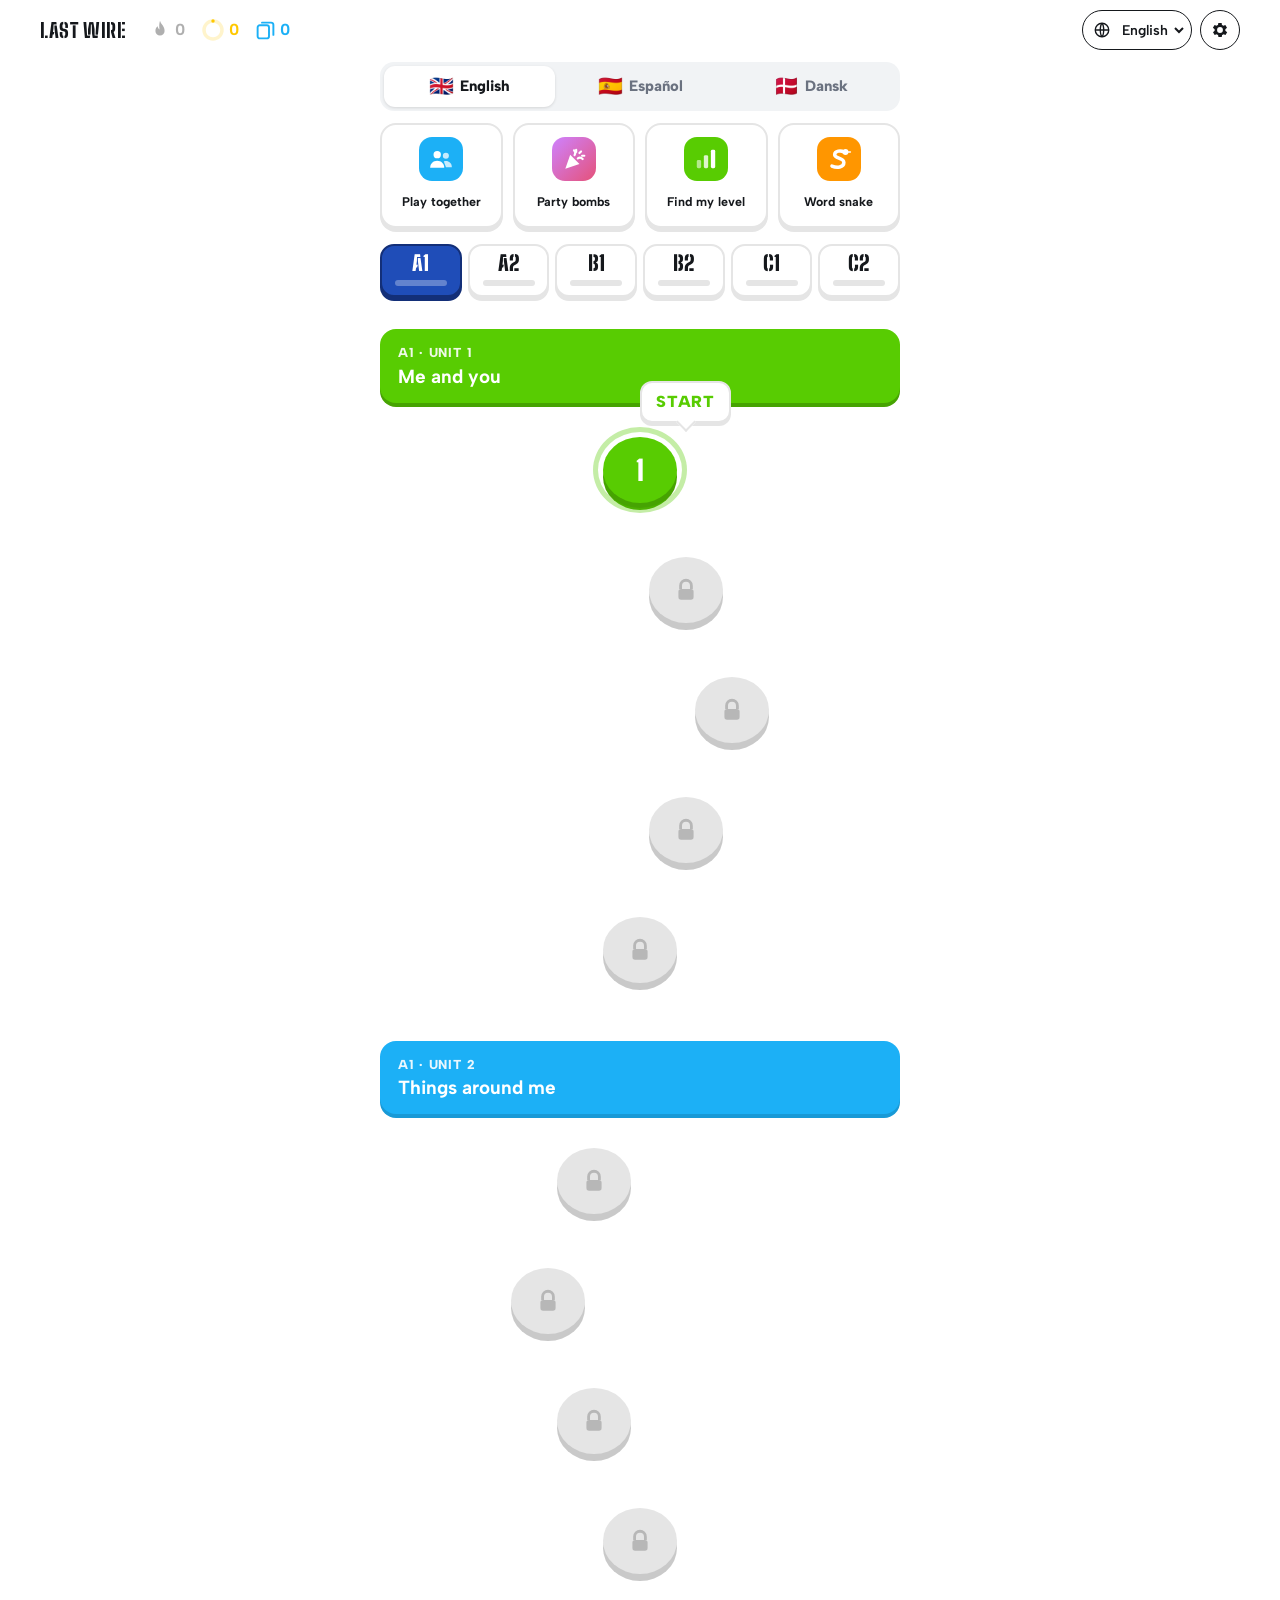
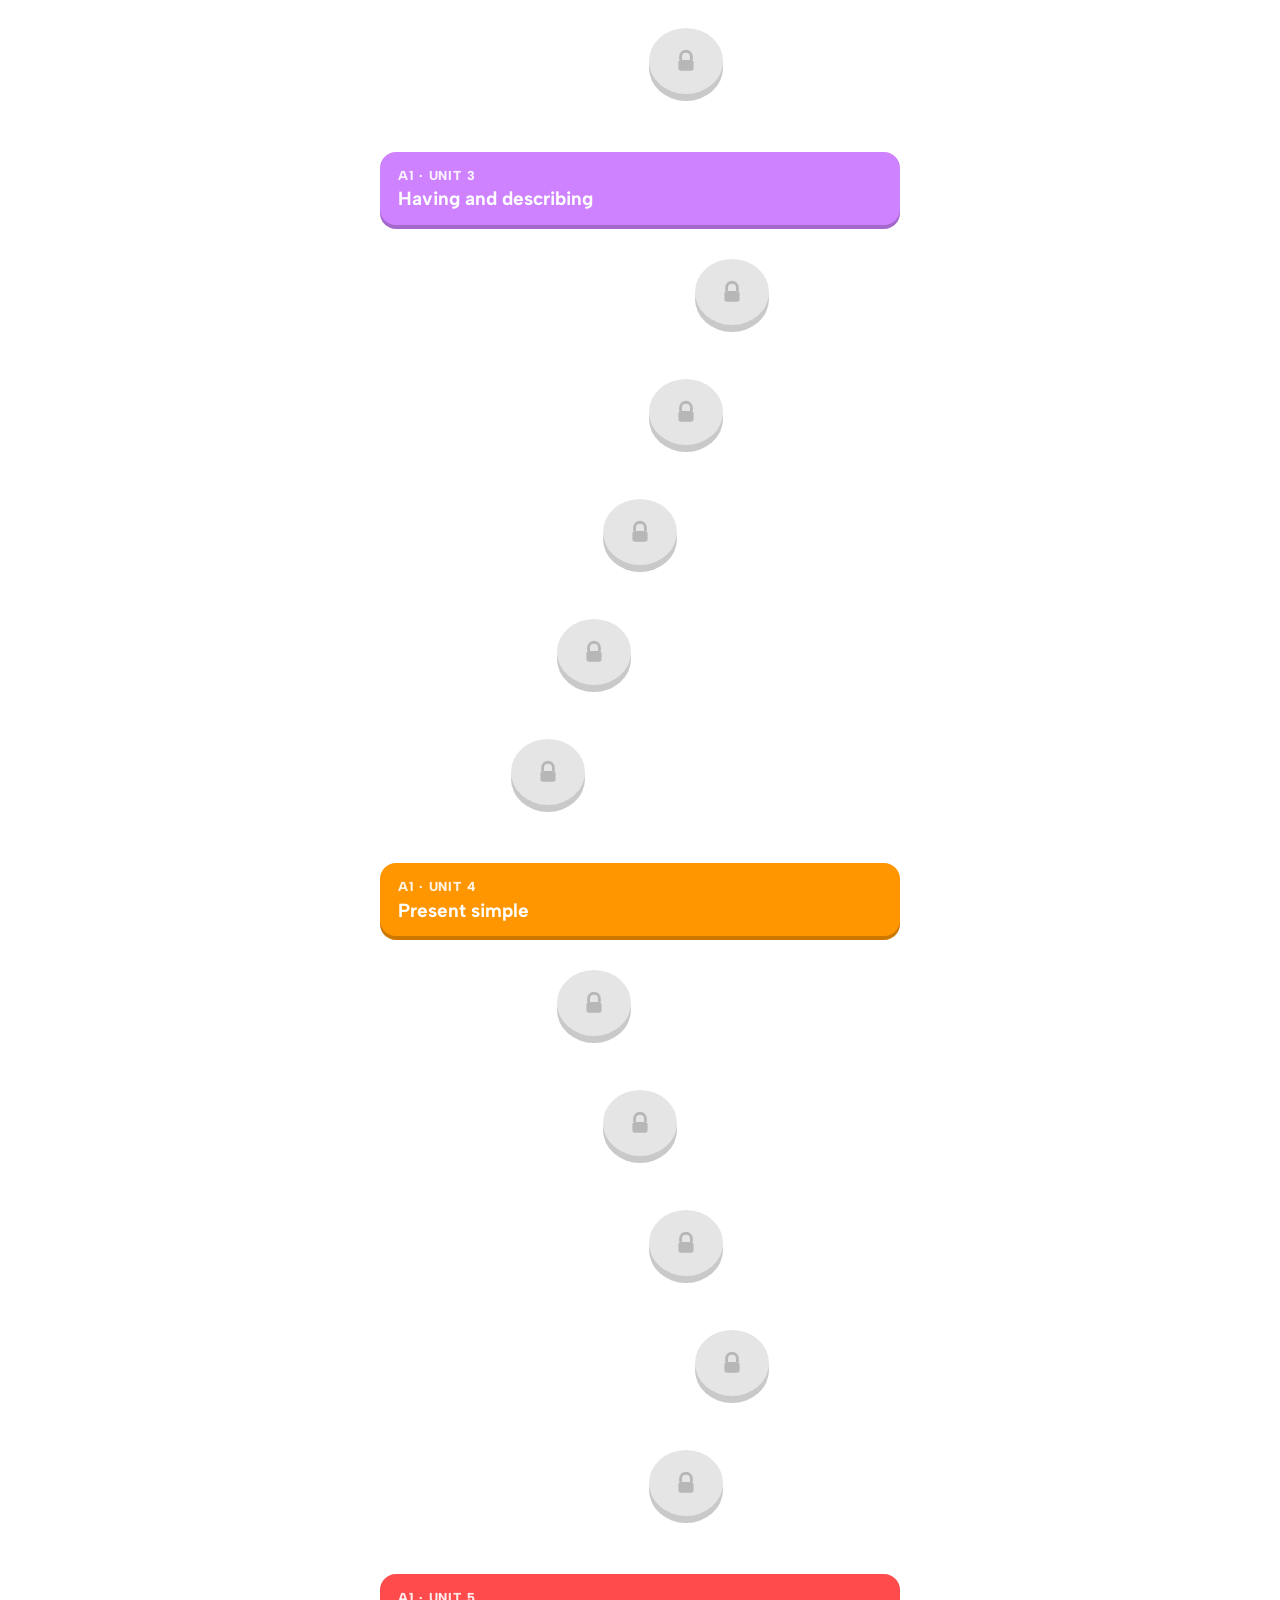
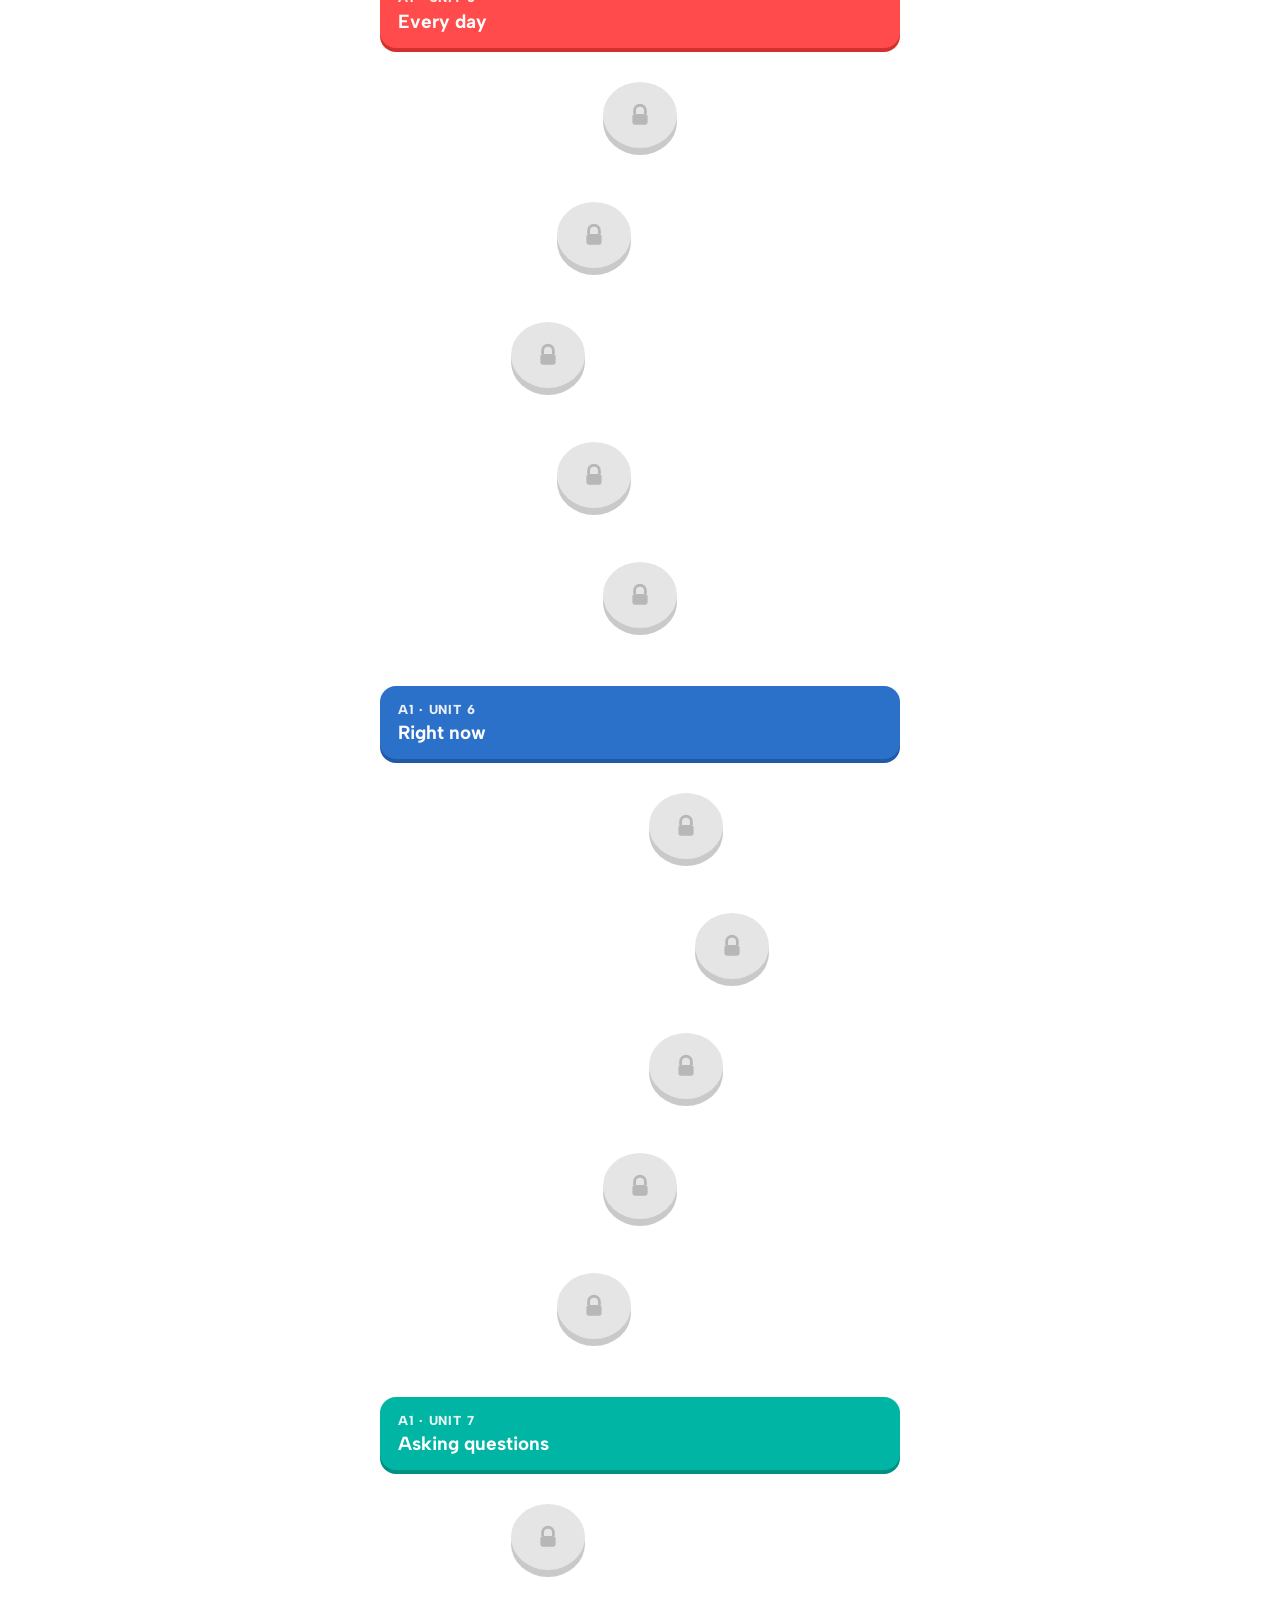
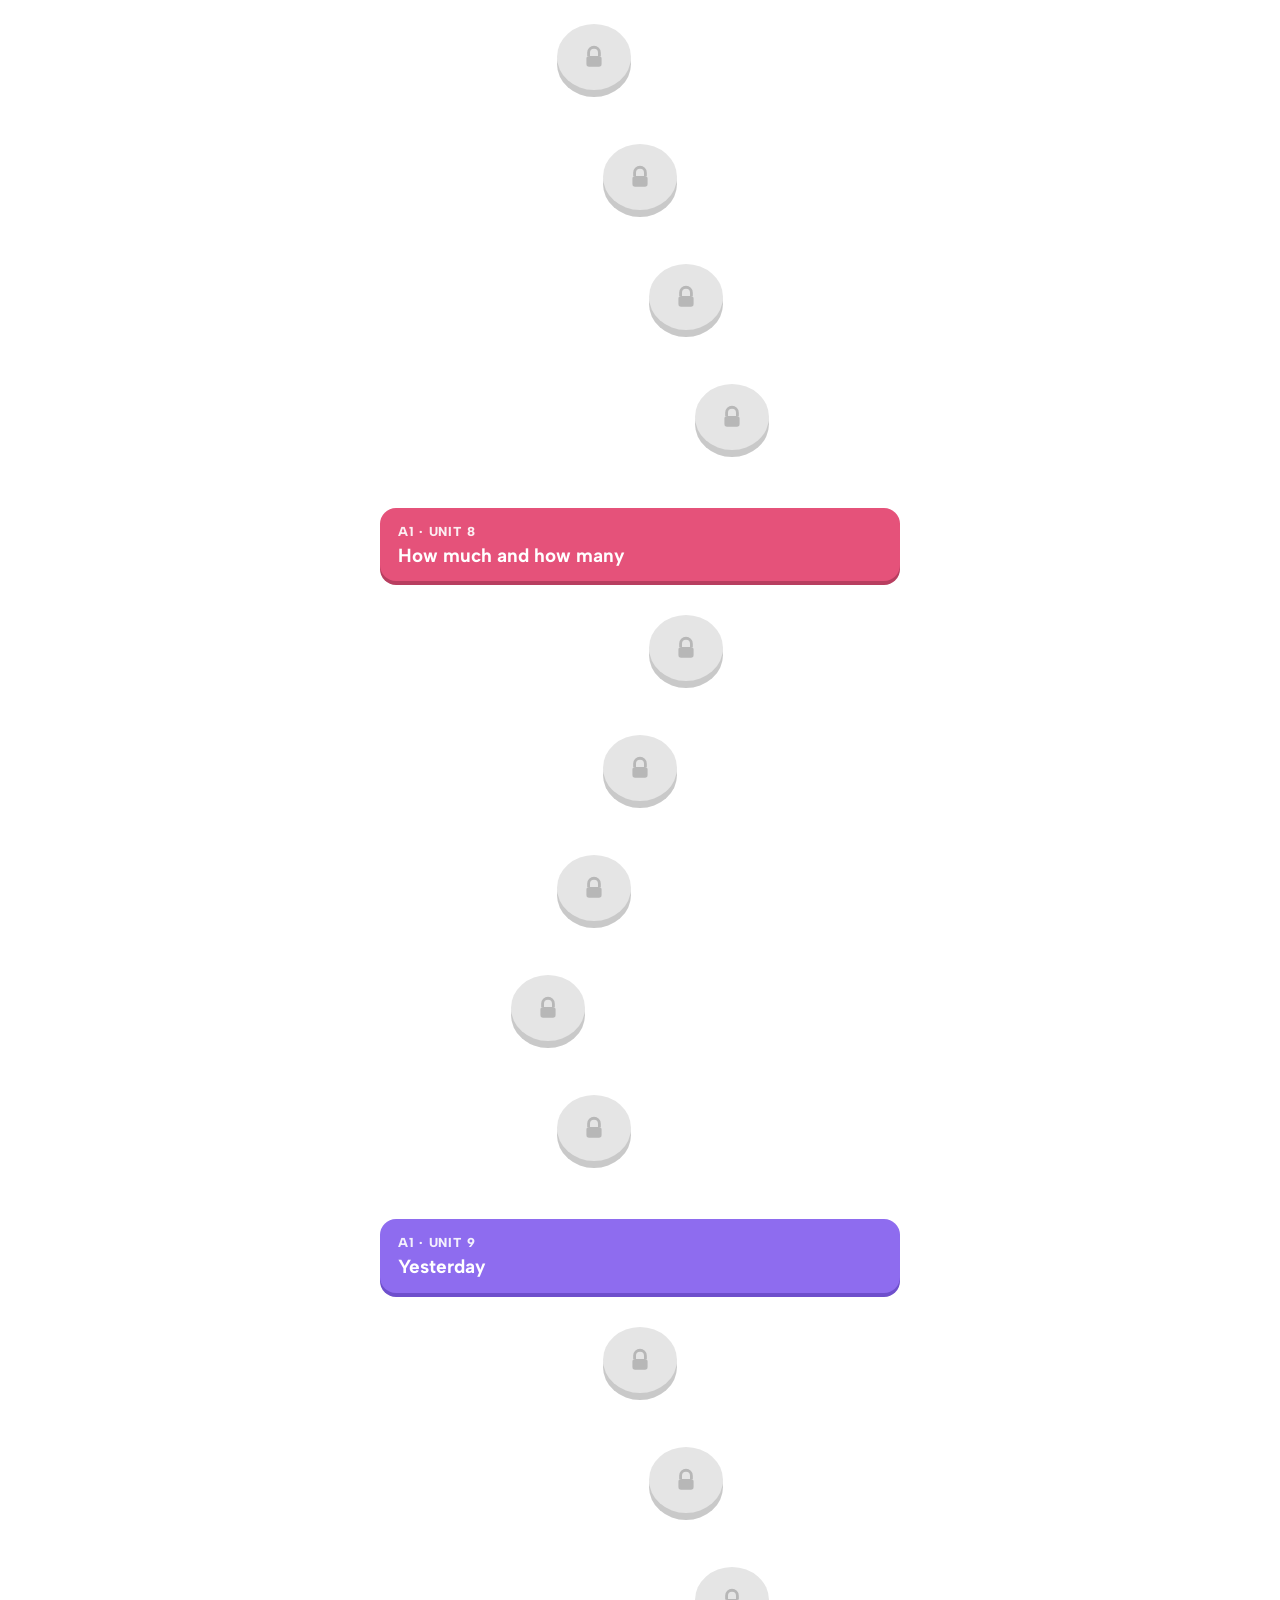
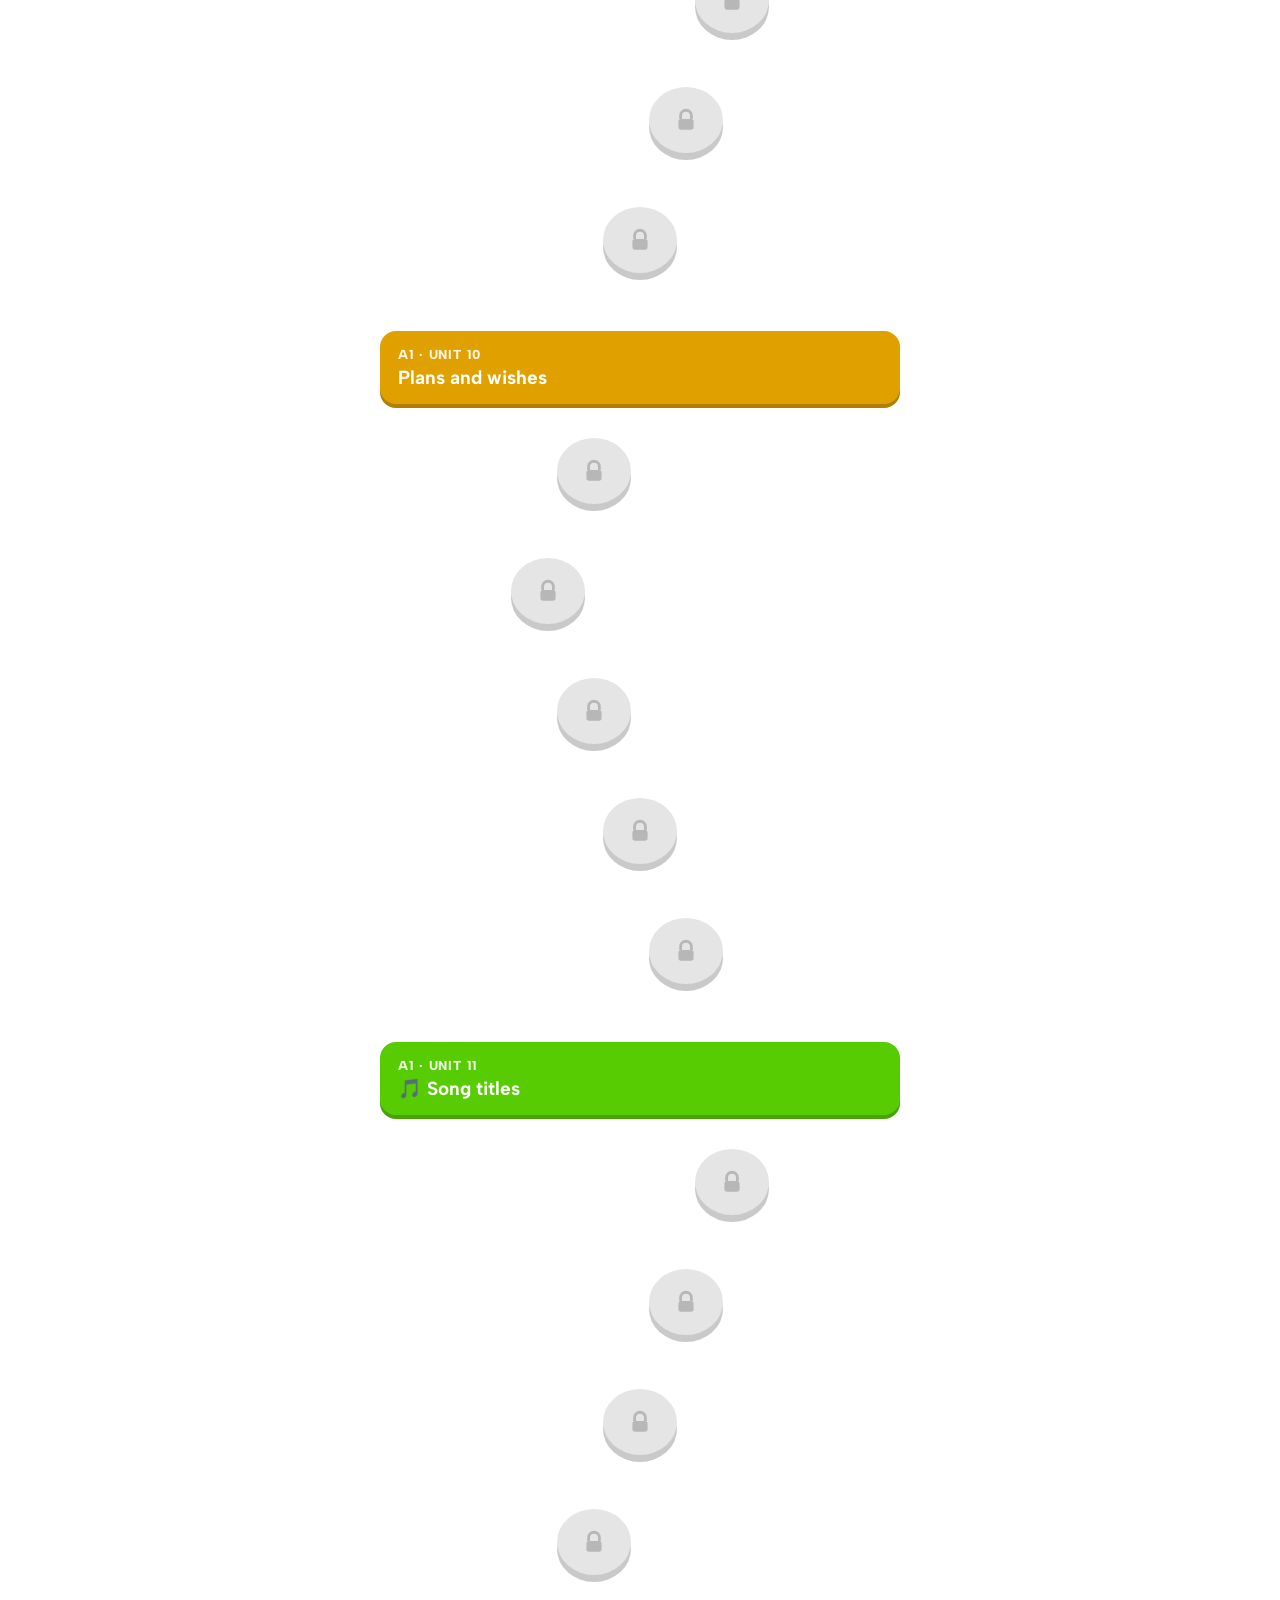
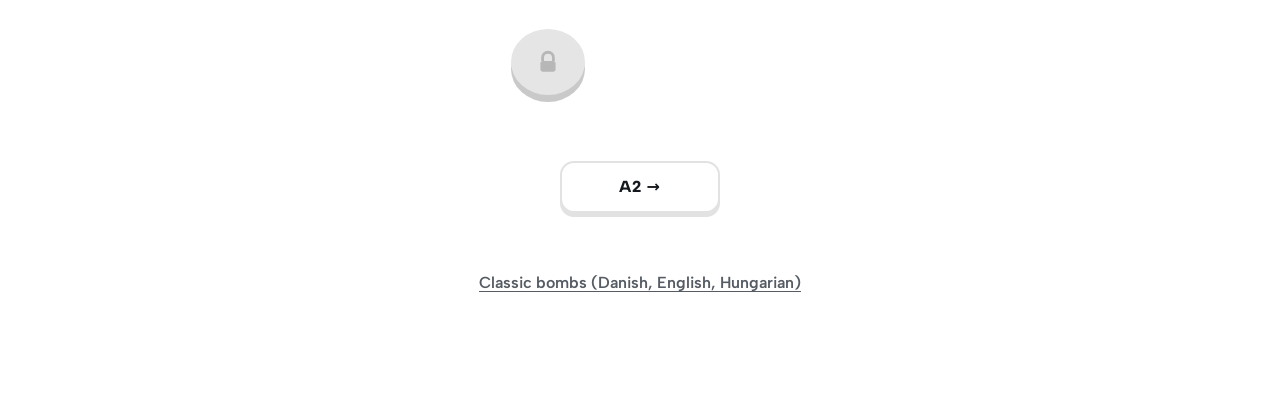
==== commit dc656a80: "Tidier start page: stats in the top bar, one language switch, four equal tiles, all six levels visib" ====
--- a/index.html
+++ b/index.html
@@ -1265,6 +1265,74 @@
 .pc-e{font-size:46px}
 .pcard b{font-size:21px;font-weight:800;flex:1;text-align:left}
 .stamp{width:34px;height:40px;border:2px dashed #D8263C;border-radius:3px;background:linear-gradient(135deg,#ffd6d6,#fff)}
+/* 🇬🇧🇺🇸 culture games */
+.cult-h{margin:12px 0 0;font:900 24px/1.15 var(--font-display);color:var(--ink);display:flex;gap:8px;align-items:center}
+.k1{background:linear-gradient(135deg,#1f3fa8,#c8102e)}.k2{background:#3c3c55}.k3{background:#e2412f}.k4{background:#0f9d8a}
+.pond{flex:none;background:#eaf4ff;color:#10213a;border-radius:14px;padding:6px 12px 10px;box-shadow:0 4px 0 rgba(0,0,0,.22);margin:0 0 10px}
+.pond-f{display:flex;align-items:center;justify-content:center;gap:10px;font-size:24px;line-height:1.1;margin:0 0 2px}
+.pond-f .waves{font-size:18px;color:#2F6FE4;animation:wave 1.6s ease-in-out infinite;letter-spacing:-4px}
+.pond .fl.b{opacity:.35;transition:opacity .4s,transform .5s}
+.pond.done .fl.b{opacity:1;transform:scale(1.25) rotate(8deg)}.pond.done .fl.a{opacity:.35}
+@keyframes wave{50%{transform:translateX(6px)}}
+.pond-s{margin:0;font-size:20px;font-weight:700;line-height:1.35;text-align:center}
+.pond-s.sm{font-size:18px}.pond-s.xs{font-size:16px}
+.pond-s mark.pw{background:#FFC83D;color:#2a1a00;border-radius:6px;padding:0 6px;display:inline-block}
+.pond-s mark.pw.flip{background:#58CC02;color:#fff;animation:pflip .6s cubic-bezier(.3,1.4,.5,1)}
+@keyframes pflip{0%{transform:rotateX(90deg)}100%{transform:none}}
+.pond-h{margin:0 0 8px;font-weight:800;font-size:18px}
+.pbook{list-style:none;margin:0;padding:0;display:grid;gap:10px}
+.pbook li{display:flex;align-items:center;gap:14px;background:#fffaf0;color:#111;border-radius:12px;padding:10px 14px;box-shadow:0 3px 0 #c9bd9f}
+.pbook .pb-e{font-size:40px;line-height:1}.pbook b{font-size:22px}
+.who-c{flex:none;display:grid;grid-template-columns:auto 1fr;gap:12px;align-items:center;background:#1b1f2a;color:#fff;border-radius:14px;padding:8px 12px;margin:0 0 4px;position:relative;overflow:hidden;box-shadow:0 4px 0 #000}
+.who-c::after{content:"";position:absolute;inset:-40% auto -40% -30%;width:40%;background:linear-gradient(90deg,transparent,rgba(255,255,255,.16),transparent);transform:rotate(18deg);animation:spot 3.2s ease-in-out infinite;pointer-events:none}
+@keyframes spot{0%{left:-40%}60%,100%{left:120%}}
+.who-s{position:relative;width:58px;height:58px;border-radius:50%;background:radial-gradient(circle at 50% 40%,#3a4257,#11141b);display:grid;place-items:center}
+.who-x{font-size:34px;filter:drop-shadow(0 0 10px rgba(255,200,61,.5))}
+.who-c.shown .who-x{animation:pgin .6s cubic-bezier(.2,1.6,.4,1) both}
+.who-k{position:absolute;right:-4px;top:-4px;font-size:22px}
+.who-t p{margin:0}.who-q{font:900 14px/1 var(--font-body);letter-spacing:.08em;text-transform:uppercase;color:#FFC83D;margin:0 0 6px!important}
+.who-l{font-size:17px;font-weight:600;line-height:1.3}
+.who-n{list-style:none;margin:0;padding:0;display:grid;gap:8px}
+.who-n li{background:#fffaf0;color:#111;font-weight:800;font-size:20px;border-radius:12px;padding:10px 14px;box-shadow:0 3px 0 #c9bd9f}
+.pob.no{animation:pshake .35s;opacity:.55}
+.diner{flex:none;display:grid;grid-template-columns:1fr 92px 70px;gap:8px;align-items:center}
+.ticket{background:#fffef4;color:#222;border-radius:4px;padding:8px 10px;box-shadow:0 3px 0 #bdb59c;display:grid;gap:4px;transform:rotate(-2deg);animation:swing 3s ease-in-out infinite;transform-origin:top center;border-top:6px dashed #e2412f}
+.ticket .tk-h{font:800 12px/1 ui-monospace,Menlo,monospace;letter-spacing:.1em;text-transform:uppercase;color:#888}
+.ticket b{font:900 18px/1.15 var(--font-display)}
+@keyframes swing{50%{transform:rotate(2deg)}}
+.plate{position:relative;border-radius:50%;width:92px;height:92px;background:radial-gradient(circle,#fff 52%,#e9ecef 54%,#fff 64%,#d7dbe0 66%);display:flex;flex-wrap:wrap;align-content:center;justify-content:center;gap:0 2px;padding:18%;box-shadow:0 5px 0 rgba(0,0,0,.2)}
+.pl-i{font-size:17px;animation:drop .35s cubic-bezier(.3,1.6,.5,1) both}
+.pl-0{font-size:28px;opacity:.35}
+.bell{width:70px;height:70px;border:0;border-radius:50%;background:radial-gradient(circle at 35% 30%,#ffe9a8,#FFC83D 55%,#d99a00);box-shadow:0 5px 0 #8a6200;font-size:30px;display:grid;place-items:center;line-height:1;padding:0}
+.bell span{font:800 11px/1 var(--font-body);color:#3a2a00;text-transform:uppercase}
+.bell:active{transform:translateY(3px);box-shadow:0 2px 0 #8a6200}
+.bell:disabled{filter:grayscale(.7);opacity:.6}
+@keyframes drop{from{transform:translateY(-30px) scale(1.4);opacity:0}}
+.plate.served{animation:ding .6s}
+.pl-ok{position:absolute;right:-6px;top:-6px;font-size:34px;animation:pgin .5s cubic-bezier(.2,1.6,.4,1) both}
+@keyframes ding{30%{transform:scale(1.12) rotate(-4deg)}60%{transform:scale(.96) rotate(3deg)}}
+.kitchen{flex:none;display:grid;grid-template-columns:repeat(3,minmax(0,1fr));gap:7px}
+.kit{font-size:28px;min-height:46px;padding:0;border:0;border-radius:14px;background:#f1efe8;box-shadow:0 4px 0 #9aa0a6;transition:transform .08s}
+.kit.on{background:#d7ffb8;box-shadow:0 2px 0 #58a700,inset 0 0 0 3px #58CC02;transform:translateY(2px)}
+.kit.no{animation:pshake .35s;background:#ffd6d6}
+.menu{background:#fff8ec;color:#2a1a00;border-radius:12px;padding:12px 14px;box-shadow:0 4px 0 #c9b48f;border:3px double #e2412f}
+.mn-h{margin:0 0 8px;text-align:center;font:900 22px/1 var(--font-display);letter-spacing:.12em;color:#e2412f}
+.menu ul{list-style:none;margin:0;padding:0;display:grid;gap:10px}
+.menu li{display:grid;gap:2px;border-bottom:1px dotted #c9b48f;padding:0 0 8px}.menu li:last-child{border:0}
+.menu li b{font-size:19px}.menu li span{font-size:17px;line-height:1.3}
+.guess-q{flex:none;font-size:20px;font-weight:700;line-height:1.3;margin:0 0 10px;text-align:center}
+.guess{flex:none;display:grid;grid-template-columns:1fr auto 1fr;gap:10px;align-items:center;margin:0 0 10px}
+.gd-col{display:grid;gap:6px}.gd-col .key{min-height:44px;font-weight:800}
+.gd-n{min-width:120px;background:#0b0c0e;color:#ff5a4e;border-radius:12px;padding:14px 10px;text-align:center;font:900 40px/1 ui-monospace,Menlo,monospace;box-shadow:inset 0 0 0 3px #3a3f45;text-shadow:0 0 12px rgba(255,90,78,.7)}
+.gd-n.hit{color:#7CFC6A;text-shadow:0 0 12px rgba(124,252,106,.8);animation:pgin .4s both}
+.gauge2{display:grid;grid-template-columns:auto 1fr;gap:16px;align-items:center}
+.gauge2 .th{width:34px;height:170px;border-radius:17px;background:#e8ecf1;position:relative;overflow:hidden;box-shadow:inset 0 0 0 3px #c9d1db}
+.gauge2 .th i{position:absolute;left:0;right:0;bottom:0;background:linear-gradient(0deg,#2F6FE4,#58CC02,#FF9600,#FF4B4B);background-size:100% 170px;background-position:bottom;transition:height .5s cubic-bezier(.3,1.3,.5,1)}
+.g2-t p{margin:0;text-align:center}.g2-v{font-size:18px;opacity:.75}.g2-v b{font-family:ui-monospace,Menlo,monospace;font-size:22px}
+.g2-a{font-size:64px;line-height:1.1;animation:bob 1.4s ease-in-out infinite}
+.g2-w{font:900 28px/1.1 var(--font-display)}
+.gauge2.cold .g2-w{color:#2F6FE4}.gauge2.warm .g2-w{color:#FF9600}.gauge2.hit .g2-w{color:#58a700}
+@media (prefers-reduced-motion:reduce){.who-c::after,.ticket,.g2-a,.pond-f .waves,.pl-i{animation:none!important}}
 .slangd{display:grid;grid-template-columns:auto 1fr;gap:8px 14px;font-size:20px;margin:0}
 .slangd dt{font-weight:900;color:var(--enamel);font-family:ui-monospace,Menlo,monospace}
 .slangd dd{margin:0}
@@ -1308,6 +1376,30 @@
 .partybig .pb-i{font-size:28px;animation:bob 2s ease-in-out infinite}
 .partybig b{flex:1;text-transform:uppercase}
 @media (prefers-reduced-motion:reduce){.vinyl,.pobs.rec .pob,.pobs.rec .pob span,.eqz i,.reel .holes,.ksing span,.kball,.gauge i,.iscene span,.pgame,.pgame .pi,.partybig .pb-i{animation:none!important}}
+
+/* start page, tidy layout (2026-11-20) */
+[data-screen="home"] .brand{visibility:visible;font-size:20px;margin-right:14px}
+.bar .pstats{gap:12px}
+.bar .pst{font-size:16px}
+.ptop{padding:2px 0 12px}
+.course.seg{display:flex;gap:0;width:100%;background:#f1f3f5;border-radius:14px;padding:4px}
+.course.seg button{flex:1 1 0;min-width:0;justify-content:center;border:0;box-shadow:none;background:transparent;border-radius:11px;padding:9px 6px;color:#6b7280;font-size:15px;transition:background .15s,color .15s}
+.course.seg button[aria-pressed="true"]{background:#fff;color:var(--ink);box-shadow:0 1px 3px rgba(0,0,0,.12)}
+.hub{display:grid;grid-template-columns:repeat(auto-fit,minmax(70px,1fr));gap:10px;margin:0 0 4px}
+.hub-t{display:flex;flex-direction:column;align-items:center;gap:7px;width:auto;margin:0;padding:12px 4px 10px;border:2px solid #e5e5e5;border-radius:16px;background:#fff;color:var(--ink);box-shadow:0 4px 0 #e5e5e5;font:800 12.5px/1.15 var(--font-body,inherit);text-align:center;letter-spacing:0;transition:transform .08s,box-shadow .08s}
+.hub-t:active{transform:translateY(3px);box-shadow:0 1px 0 #e5e5e5}
+.hub-t>b{flex:none;text-transform:none;min-height:2.3em;display:flex;align-items:center;justify-content:center;gap:4px}
+.hub-i{display:grid;place-items:center;width:44px;height:44px;border-radius:13px;color:#fff;background:var(--hc,#1CB0F6)}
+.hub-i svg{width:26px;height:26px}
+.t-pair{--hc:#1CB0F6}.t-party{--hc:linear-gradient(135deg,#CE82FF,#E5527A)}.t-test{--hc:#58CC02}.t-snake{--hc:#FF9600}
+.t-party .hub-i{background:linear-gradient(135deg,#CE82FF,#E5527A)}
+.hub-t.on{background:#fff;color:var(--ink);border:2px solid #e5e5e5;box-shadow:0 4px 0 #e5e5e5}
+.hub-t.on .hub-i{width:auto;min-width:44px;padding:0 8px;background:#eaf6fe}
+.hub-t.on .pb-code{font:900 18px/1 var(--font-display);letter-spacing:.08em;color:var(--enamel)}
+.hub-t.on.live{border-color:#58CC02;box-shadow:0 4px 0 #58A700}
+.lvtabs{gap:6px;padding:12px 0 14px}
+.lvtab{flex:1 1 0;min-width:0;padding:7px 2px 9px;font-size:21px}
+@media (max-width:360px){.hub-t{font-size:11.5px}.course.seg button{font-size:13px;padding:8px 2px}}
 </style>
 </head>
 <body data-screen="home" data-view="hard">
@@ -3983,6 +4075,12 @@
   var pick = jokeSet(p, N);
   if (pick) { var order = RU(mulberry32(hashSeed('lwjo:' + p.lang + ':' + p.lv + ':' + p.n))).shuffle([0, 1, 2]);
     return { t: 'joke', data: { joke: true, left: pick.map(function (x) { return x[0]; }), right: order.map(function (k) { return pick[k][1]; }), ans: [0, 1, 2].map(function (k) { return order.indexOf(k) + 1; }), full: pick.map(function (x) { return x[0] + ' ' + x[1]; }) } }; }
+  /* English: British and American culture at every ninth station (5, 14, 23 ...), the four games in turn */
+  if (p.lang === 'en' && p.n % 9 === 5 && typeof CULT !== 'undefined') {
+    var k = (p.n - 5) / 9, g = CULT_GAMES[(k + p.lv) % CULT_GAMES.length], slot = 0;
+    for (var q = 0; q < k; q++) if (CULT_GAMES[(q + p.lv) % CULT_GAMES.length] === g) slot++;
+    return cultPath(RU(mulberry32(hashSeed('lwcp:' + p.lv + ':' + p.n))), g, p.lv, slot, 2);
+  }
   return null;
 }
 function genRadioP(r, items) {
@@ -4030,6 +4128,7 @@
     else if (m.t === 'listen') m.data.rounds.forEach(function (x) { secs += 25 + 5 * x.ans.length; });
     else if (m.t === 'fix') secs += 45 * m.data.rounds.length;
     else if (m.t === 'radio') secs += 45 * m.data.rounds.length;
+    else if (CULT_PER[m.t]) secs += (m.t === 'diner' ? 70 : 50) * m.data.rounds.length;
     else secs += 90;
   });
   var r0 = RU(mulberry32(base ^ 0x5bd1e995));
@@ -4045,14 +4144,14 @@
 function partyOn(g) { return PARTY_OFF.indexOf(g) < 0; }
 /* the tile after tile n, skipping games taken out */
 function partyNext(n) { var k = n % PARTY_GAMES.length; while (!partyOn(PARTY_GAMES[k])) k = (k + 1) % PARTY_GAMES.length; return k + 1; }
-var PARTY_ICON = { wires: '✂️', plot: '🍿', song: '🎵', film: '🎬', karaoke: '🎤', twister: '👅', safe: '🔐', radio: '📻', idiom: '🌧️', slang: '📱', rhyme: '✂️', post: '🗺️' };
+var PARTY_ICON = { wires: '✂️', plot: '🍿', song: '🎵', film: '🎬', karaoke: '🎤', twister: '👅', safe: '🔐', radio: '📻', idiom: '🌧️', slang: '📱', rhyme: '✂️', post: '🗺️', pond: '🇬🇧', who: '🕵️', diner: '🍔', guess: '🌡️' };
 var PARTY_LANGS = ['en', 'es', 'da'];
 /* X:lang:game:seed:offsets. Game 1..10 is that game with a partner; 11 mixes three. The seed picks the mix;
    the offsets say how far each game has got through its content, so the next bomb brings new things. Both phones get the same code. */
 function partyCode(lang, n, seed) { return 'X:' + lang + ':' + n + ':' + (seed == null ? Math.floor(Math.random() * 9000) + 1000 : seed); }
 function parsePartyCode(code) {
   var m = /^X:([a-z]{2}):(\d{1,2}):(\d{1,6})(?::(\d{1,4}(?:\.\d{1,4}){0,2}))?(?::h([a-z0-9]{1,9}))?$/.exec(String(code || ''));
-  if (!m || PARTY_LANGS.indexOf(m[1]) < 0 || (+m[2] <= PARTY_GAMES.length && !partyOn(PARTY_GAMES[+m[2] - 1])) || !((+m[2] >= 1 && +m[2] <= PARTY_GAMES.length + 1) || (+m[2] > BOSS0 && +m[2] <= BOSS0 + BOSS_N))) return null;
+  if (!m || PARTY_LANGS.indexOf(m[1]) < 0 || (+m[2] <= PARTY_GAMES.length && !partyOn(PARTY_GAMES[+m[2] - 1])) || !((+m[2] >= 1 && +m[2] <= PARTY_GAMES.length + 1) || (+m[2] > BOSS0 && +m[2] <= BOSS0 + BOSS_N) || (m[1] === 'en' && cultGame(+m[2])))) return null;
   return { lang: m[1], n: +m[2], seed: +m[3], offs: m[4] ? m[4].split('.').map(Number) : [], h: m[5] || '', base: 'X:' + m[1] + ':' + m[2] + ':' + m[3] };
 }
 /* 📻 DEAD AIR, the radio boss: party codes 21..50 are its levels (three movie tracks of ten) */
@@ -4060,6 +4159,8 @@
 function bossWord(n) { var T = typeof PARTY !== 'undefined' && PARTY.deadair, k = n - BOSS0 - 1; return T && T[Math.floor(k / 10)] ? T[Math.floor(k / 10)].q[k % 10][1] : ''; }
 function partyGames(n, r, L) {
   if (n > BOSS0) return ['boss'];
+  /* the culture tiles: the game, and the next culture game */
+  if (cultGame(n)) return [cultGame(n), CULT_GAMES[(n - CULT0) % CULT_GAMES.length]];
   /* text slang is a speedrun on its own: both phones get the same cards */
   if (PARTY_GAMES[n - 1] === 'slang') return ['slang'];
   /* English movies: the emoji films and the movie riddles share one tile and one list of films */
@@ -4075,7 +4176,7 @@
 function partyList(base) { var p = parsePartyCode(base); return p ? partyGames(p.n, RU(mulberry32(hashSeed('lwx:' + p.base))), p.lang).map(function (g) { return partyGame(g, p.lang); }) : []; }
 function partyGame(g, L) { if (g === 'rhyme' && PACK[L] && typeof PACK[L].cond === 'function') return 'wires'; return g; }
 /* how many items each game takes per bomb */
-var PARTY_PER = { wires: 0, plot: 2, boss: 0, song: 3, film: 3, karaoke: 2, twister: 2, safe: 0, radio: 2, idiom: 2, slang: 2, rhyme: 2, post: 3 };
+var PARTY_PER = { wires: 0, plot: 2, boss: 0, song: 3, film: 3, karaoke: 2, twister: 2, safe: 0, radio: 2, idiom: 2, slang: 2, rhyme: 2, post: 3, pond: 3, who: 3, diner: 2, guess: 3 };
 /* each game's content in a fixed shuffled order per language: bomb k takes the next items; only after all of them does a new order begin */
 /* tier: the pool runs easy to hard in blocks of this size, so the first round through it shuffles inside each block */
 /* stride, start: a bomb takes k items from its own slots in every block of stride, so two games can share one deck without meeting */
@@ -4249,7 +4350,66 @@
     }) };
   }
 };
-var PARTY_TIME = { wires: 110, plot: 120, boss: 120, song: 110, film: 120, karaoke: 110, twister: 130, safe: 110, radio: 100, idiom: 100, slang: 120, rhyme: 90, post: 110 };
+/* ===== English and American culture (English only): four games, data in courses/culture.js ===== */
+/* party codes 13..16 are the culture tiles; each tile adds the next culture game */
+var CULT0 = 12, CULT_GAMES = ['pond', 'who', 'diner', 'guess'];
+function cultGame(n) { return n > CULT0 && n <= CULT0 + CULT_GAMES.length ? CULT_GAMES[n - CULT0 - 1] : ''; }
+var CULT_KIND = { p: '👤', h: '🎉', s: '🏟️', l: '📍' };
+/* the rounds of one culture game, built from the rows picked */
+var CULTR = {
+  /* one sentence in one country's English: the bomb has three words from the other side of the ocean, the helper three pictures with words; one word is on both */
+  pond: function (r, pick) {
+    var pool = CULT.pond;
+    return pick.map(function (i) {
+      var x = pool[i], us = r.chance(0.5), from = us ? 0 : 1, to = 1 - from;
+      var rest = pool.filter(function (_, j) { return j !== i; }), mine = r.sample(rest, 4);
+      var o = shuf3(r, x[to], mine.slice(0, 2).map(function (y) { return y[to]; }));
+      var help = r.shuffle([x].concat(mine.slice(2, 4))).map(function (y) { return { e: y[2], w: y[to] }; });
+      var parts = x[3].split('_');
+      return { from: us ? 'us' : 'uk', pre: parts[0], post: parts[1] || '', word: x[from], words: o.words, ans: o.ans, help: help, e: x[2],
+        full: (us ? '🇺🇸 ' : '🇬🇧 ') + x[from] + ' = ' + (us ? '🇬🇧 ' : '🇺🇸 ') + x[to] + ' · ' + x[3].replace('_', x[to]) };
+    });
+  },
+  /* each side has one clue and three names: only one name is on both */
+  who: function (r, pick) {
+    var pool = CULT.who;
+    return pick.map(function (i) {
+      var x = pool[i], same = pool.filter(function (y, j) { return j !== i && y[2] === x[2]; }), dec = r.sample(same, 4).map(function (y) { return y[0]; });
+      var a = r.shuffle([x[0]].concat(dec.slice(0, 2))), b = r.shuffle([x[0]].concat(dec.slice(2, 4)));
+      return { kind: x[2], e: x[1], clue: x[3], hclue: x[4], words: a, ans: a.indexOf(x[0]), hwords: b, name: x[0], full: x[1] + ' ' + x[0] + ': ' + x[3] + ' ' + x[4] };
+    });
+  },
+  /* the order is on the bomb, the menu with the helper; the bomb puts the pictures on the plate */
+  diner: function (r, pick) {
+    var pool = CULT.diner, keys = Object.keys(CULT.ing);
+    return pick.map(function (i) {
+      var x = pool[i], need = x[3], extra = r.sample(keys.filter(function (k) { return need.indexOf(k) < 0; }), 9 - need.length);
+      var menu = r.shuffle([x].concat(r.sample(pool.filter(function (_, j) { return j !== i; }), 3))).map(function (y) { return { n: y[0], d: y[2] }; });
+      return { dish: x[0], e: x[1], need: need.slice(), grid: r.shuffle(need.concat(extra)), menu: menu, full: x[1] + ' ' + x[0] + ': ' + x[2] };
+    });
+  },
+  /* the bomb turns a number dial, the helper only sees higher or lower */
+  guess: function (r, pick) {
+    return pick.map(function (i) { var x = CULT.guess[i]; return { q: x[0], ans: x[1], start: x[2], full: x[0] + ' ' + x[1] }; });
+  }
+};
+var CULT_PER = { pond: 3, who: 3, diner: 2, guess: 3 };
+GENP.pond = function (r, L, off) { return { rounds: CULTR.pond(r, deckTake('en:pond', CULT.pond, off, CULT_PER.pond, 20)) }; };
+GENP.who = function (r, L, off) { return { rounds: CULTR.who(r, deckTake('en:who', CULT.who, off, CULT_PER.who, 20)) }; };
+GENP.diner = function (r, L, off) { return { rounds: CULTR.diner(r, deckTake('en:diner', CULT.diner, off, CULT_PER.diner, 9)) }; };
+GENP.guess = function (r, L, off) { return { rounds: CULTR.guess(r, deckTake('en:guess', CULT.guess, off, CULT_PER.guess, 12)) }; };
+function cultPool(g) { return typeof CULT !== 'undefined' && CULT[g] ? CULT[g] : []; }
+/* the path's culture stations: rows of the station's own level, a different pair at each station */
+function cultPath(r, g, lv, slot, k) {
+  var pool = cultPool(g), lvl = function (x) { return x[x.length - 1]; };
+  var own = pool.map(function (_, i) { return i; }).filter(function (i) { return lvl(pool[i]) === lv; });
+  var near = pool.map(function (_, i) { return i; }).filter(function (i) { return Math.abs(lvl(pool[i]) - lv) === 1; });
+  var dr = RU(mulberry32(hashSeed('lwcult:' + g + ':' + lv)));
+  var list = dr.shuffle(own).concat(dr.shuffle(near)), pick = list.slice(slot * k, slot * k + k);
+  if (pick.length < k) pick = list.slice(0, k);
+  return { t: g, data: { rounds: CULTR[g](r, pick) } };
+}
+var PARTY_TIME = { wires: 110, plot: 120, boss: 120, song: 110, film: 120, karaoke: 110, twister: 130, safe: 110, radio: 100, idiom: 100, slang: 120, rhyme: 90, post: 110, pond: 100, who: 120, diner: 130, guess: 110 };
 function makePartySpec(code) {
   var p = parsePartyCode(code); if (!p || typeof PARTY === 'undefined' || !PARTY[p.lang]) return null;
   var base = hashSeed('lwx:' + p.base), list = partyList(p.base), sub = hashSeed('lwx:' + code);
@@ -4309,6 +4469,7 @@
 PACK.es.mod.song = 'Termina la canción'; PACK.es.mod.film = 'Pelis en emojis'; PACK.es.mod.karaoke = 'Karaoke'; PACK.es.mod.twister = 'Trabalenguas'; PACK.es.mod.safe = 'La caja fuerte'; PACK.es.mod.radio = 'La radio'; PACK.es.mod.idiom = 'Modismos'; PACK.es.mod.slang = 'Jerga de chat'; PACK.es.mod.rhyme = 'Cables que riman'; PACK.es.mod.post = 'Postales';
 PACK.da.mod.song = 'Syng færdig'; PACK.da.mod.film = 'Emoji-film'; PACK.da.mod.karaoke = 'Karaoke'; PACK.da.mod.twister = 'Tungebrækker'; PACK.da.mod.safe = 'Pengeskabet'; PACK.da.mod.radio = 'Radioen'; PACK.da.mod.idiom = 'Talemåder'; PACK.da.mod.slang = 'Chat-slang'; PACK.da.mod.rhyme = 'Rimledninger'; PACK.da.mod.post = 'Postkort';
 PACK.hu.mod.song = 'Fejezd be a dalt'; PACK.hu.mod.film = 'Emoji-filmek'; PACK.hu.mod.karaoke = 'Karaoke'; PACK.hu.mod.twister = 'Nyelvtörő'; PACK.hu.mod.safe = 'A széf'; PACK.hu.mod.radio = 'Rádió'; PACK.hu.mod.idiom = 'Szólások'; PACK.hu.mod.slang = 'Chat-szleng'; PACK.hu.mod.rhyme = 'Rímelő drótok'; PACK.hu.mod.post = 'Képeslapok';
+['en', 'es', 'da', 'hu'].forEach(function (L) { var M = PACK[L].mod; M.pond = 'Across the Pond'; M.who = 'Who am I?'; M.diner = 'The diner'; M.guess = 'Higher or lower'; });
 PACK.en.mod.gap = 'Gap'; PACK.en.mod.listen = 'Listen'; PACK.en.mod.fix = 'Hear it'; PACK.en.mod.match = 'Match'; PACK.en.mod.joke = 'Jokes';
 PACK.da.mod.gap = 'Hul'; PACK.da.mod.listen = 'Lyt'; PACK.da.mod.fix = 'Hør efter'; PACK.da.mod.match = 'Par';
 PACK.hu.mod.gap = 'Hiány'; PACK.hu.mod.listen = 'Hallgasd'; PACK.hu.mod.fix = 'Halld'; PACK.hu.mod.match = 'Párosítsd';
@@ -4385,6 +4546,7 @@
     'pair.they': ['Your partner chooses', 'A társad választ', 'Din makker vælger'],
     'pair.leave': ['Leave', 'Kilépés', 'Forlad'],
     'pair.alone': ['Play alone', 'Egyedül játszom', 'Spil alene'],
+    'pair.waitp': ['Waiting for your partner', 'Várjuk a társad', 'Venter på din makker'],
     'set.songs': ['My songs (one line each)', 'Saját dalok (soronként egy)', 'Mine sange (én linje hver)'],
     'party': ['Party bombs', 'Partibombák', 'Festbomber'],
     'party.mix': ['Mix', 'Keverék', 'Mix'],
@@ -4399,7 +4561,14 @@
     'boss.h1': ['🗣️ Play it and tell the bomb what it is about.', '🗣️ Játszd le, és mondd el a bombának, miről szól.', '🗣️ Afspil den, og fortæl bomben, hvad den handler om.'],
     'boss.h2': ['🗣️ Read the question to the bomb: it has the answers.', '🗣️ Olvasd fel a kérdést a bombának: nála vannak a válaszok.', '🗣️ Læs spørgsmålet op for bomben: den har svarene.'],
     'boss.warn': ['⚠️ Skip = no way back', '⚠️ Ha továbblépsz, nincs visszaút', '⚠️ Springer du over, er der ingen vej tilbage'],
-    'mod.idiom': ['Idioms', 'Szólások', 'Talemåder'], 'mod.slang': ['Text slang', 'Chat-szleng', 'Chat-slang'], 'mod.rhyme': ['Rhyme wires', 'Rímelő drótok', 'Rimledninger'], 'mod.post': ['Postcards', 'Képeslapok', 'Postkort']
+    'mod.idiom': ['Idioms', 'Szólások', 'Talemåder'], 'mod.slang': ['Text slang', 'Chat-szleng', 'Chat-slang'], 'mod.rhyme': ['Rhyme wires', 'Rímelő drótok', 'Rimledninger'], 'mod.post': ['Postcards', 'Képeslapok', 'Postkort'],
+    'mod.pond': ['Across the Pond', 'Az óceán két partján', 'Over dammen'], 'mod.who': ['Who am I?', 'Ki vagyok?', 'Hvem er jeg?'], 'mod.diner': ['The diner', 'A büfé', 'Dineren'], 'mod.guess': ['Higher or lower', 'Több vagy kevesebb', 'Højere eller lavere'],
+    'party.culture': ['British and American culture', 'Brit és amerikai kultúra', 'Britisk og amerikansk kultur'],
+    'pond.book.uk': ['Your British words', 'A brit szavaid', 'Dine britiske ord'], 'pond.book.us': ['Your American words', 'Az amerikai szavaid', 'Dine amerikanske ord'],
+    'who.q.p': ['Who am I?', 'Who am I?', 'Who am I?'], 'who.q.x': ['What am I?', 'What am I?', 'What am I?'],
+    'diner.n': ['Order', 'Rendelés', 'Bestilling'], 'diner.order': ['Order', 'Rendelés', 'Bestilling'], 'diner.plate': ['The plate', 'A tányér', 'Tallerkenen'], 'diner.serve': ['Serve', 'Tálald', 'Servér'],
+    'diner.bad': ['Not quite: the wrong food went back.', 'Nem egészen: a rossz kaja visszament.', 'Ikke helt: den forkerte mad røg tilbage.'],
+    'guess.lock': ['Lock', 'Rögzítsd', 'Lås'], 'guess.bad': ['Not that number. Ask your helper: higher or lower?', 'Nem ez a szám. Kérdezd a segítődet: több vagy kevesebb?', 'Ikke det tal. Spørg din hjælper: højere eller lavere?']
   };
   for (var k in add) STR[k] = add[k];
 })();
@@ -4427,11 +4596,12 @@
 <script src="courses/da-c2.js"></script>
 <script src="courses/gloss-da.js"></script>
 <script src="courses/party.js"></script>
+<script src="courses/culture.js"></script>
 <script>
 'use strict';
 (function () {
   /* ===== Last Wire: interface, part A: state, languages, voice, sound, clock, camera ===== */
-  var BUILD = 43;
+  var BUILD = 44;
   var $ = function (s, r) { return (r || document).querySelector(s); };
   function esc(s) { return String(s).replace(/[&<>"']/g, function (c) { return { '&': '&amp;', '<': '&lt;', '>': '&gt;', '"': '&quot;', "'": '&#39;' }[c]; }); }
   function cap(s) { return s.charAt(0).toUpperCase() + s.slice(1); }
@@ -4984,7 +5154,7 @@
   /* ---------- playing together: two phones pair with a room code; the one who made the code is the leader ----------
      The leader picks the station and the role. The other phone follows at once and takes the other role.
      Messages go through the same public relay, on a channel named after the room code. */
-  var PAIR_KEY = 'last-wire-pair', PAIR_ABC = 'ABCDEFGHJKLMNPQRSTUVWXYZ';
+  var PAIR_KEY = 'last-wire-pair', PAIR_ABC = 'ABCDEFGHKLMNPRSTUVZ';
   var PAIR = null, PL = { relay: null, ping: null };
   function pairTopic() { return 'lastwire-pair-v1-' + hashSeed('lw-pair:' + PAIR.room).toString(36); }
   function pairSave() { try { if (PAIR) localStorage.setItem(PAIR_KEY, JSON.stringify({ room: PAIR.room, lead: PAIR.lead, me: PAIR.me, cur: PAIR.cur, done: PAIR.done, top: PAIR.top || 0, t: Date.now() })); else localStorage.removeItem(PAIR_KEY); } catch (e) {} }
@@ -5091,7 +5261,7 @@
   }
   function pairPaint() {
     var c = document.querySelector('.bar .pair-chip'); if (c) c.outerHTML = pairChip();
-    var pb = document.querySelector('.pairbig'); if (pb) pb.outerHTML = pairBig();
+    var pb = document.querySelector('.pairbig'); if (pb) pb.outerHTML = pb.classList.contains('hub-t') ? pairTile() : pairBig();
     if (S.drawer === 'pair') { var d = document.querySelector('.drawer .pair'); if (d) d.outerHTML = pairHTML(); }
     if (S.sheet) renderDrawer();
     if (S.screen === 'result' && S.spec) { var w = document.querySelector('.ctas'); if (w && pairBlocked() !== !!document.querySelector('.ctas .pair-wait')) render(); }
@@ -6978,6 +7148,151 @@
     done: function (d) { return learn(pRecap(d)); }
   }, earHelp(function (d, p) { var rd = d.rounds[p]; return rd && { say: rd.desc }; }));
 
+  /* ===== English and American culture ===== */
+  /* 🇬🇧🇺🇸 across the pond: one word of the sentence becomes the other country's word */
+  var FLAGS = { us: '🇺🇸', uk: '🇬🇧' };
+  UI.pond = {
+    init: function () { return { r: 0, pick: -1, fb: false }; },
+    bomb: function (d, st, i) {
+      var rd = d.rounds[st.r], done = st.pick >= 0, to = rd.from === 'us' ? 'uk' : 'us';
+      return note([cnt('n.sentence', st.r + 1, d.rounds.length)]) +
+        '<div class="pond' + (done ? ' done' : '') + '"><div class="pond-f" aria-hidden="true"><span class="fl a">' + FLAGS[rd.from] + '</span><span class="waves">〰️〰️〰️</span><span class="fl b">' + FLAGS[to] + '</span></div>' +
+        '<p class="pond-s' + sizeCls(rd.pre + rd.word + rd.post) + '" lang="en">' + TW(rd.pre, rd.pre + rd.post) + '<mark class="pw' + (done ? ' flip' : '') + '">' + esc(done ? rd.words[st.pick] : rd.word) + '</mark>' + TW(rd.post, rd.pre + rd.post) + '</p></div>' +
+        '<div class="pobs pond-o">' + rd.words.map(function (w, k) {
+          return '<button type="button" class="pob c' + k + (st.pick === k ? ' on' : '') + '" data-a="m" data-i="' + i + '" data-k="c" data-v="' + k + '"' + (st.lock ? ' disabled' : '') + ' lang="en">' + kbd(k + 1) + '<span>' + FLAGS[to] + ' ' + esc(w) + '</span></button>';
+        }).join('') + '</div>' + (st.fb ? fbBad('p.bad') : '');
+    },
+    on: function (k, v, d, st, i) {
+      var rd = d.rounds[st.r];
+      if (k === 'adv') return advOn(d, st);
+      if (k !== 'c' || st.lock) return; v = +v; if (!(v >= 0 && v < rd.words.length)) return;
+      if (v !== rd.ans) { st.fb = true; return 'strike'; }
+      st.pick = v; st.fb = false; sfx('tick'); later(i, st, 1100); return 're';
+    },
+    key: pickKey, keys: function () { return ''; }, pos: pPos, recap: pRecap,
+    done: function (d) { return learn(pRecap(d)); },
+    help: function (d, i, ms) {
+      var n = d.rounds.length, p = Math.min(ms.step || 0, n - 1), rd = d.rounds[p], to = rd.from === 'us' ? 'uk' : 'us';
+      return card(cnt('n.sentence', p + 1, n), '', '<p class="pond-h"><span aria-hidden="true">' + FLAGS[to] + '</span> ' + esc(t('pond.book.' + to)) + '</p><ul class="pbook" lang="en">' + rd.help.map(function (x) {
+        return '<li><span class="pb-e" aria-hidden="true">' + x.e + '</span><b>' + esc(x.w) + '</b></li>';
+      }).join('') + '</ul>');
+    },
+    onHelp: function () {}
+  };
+
+  /* 🕵️ who am I: one clue and three names on each phone; only one name is on both */
+  function whoQ(kind) { return t(kind === 'p' ? 'who.q.p' : 'who.q.x'); }
+  UI.who = {
+    init: function () { return { r: 0, pick: -1, bad: [], fb: false }; },
+    bomb: function (d, st, i) {
+      var rd = d.rounds[st.r], done = st.pick >= 0;
+      return note([cnt('n.q', st.r + 1, d.rounds.length)]) +
+        '<div class="who-c' + (done ? ' shown' : '') + '"><div class="who-s" aria-hidden="true"><span class="who-k">' + CULT_KIND[rd.kind] + '</span><span class="who-x">' + (done ? rd.e : '❓') + '</span></div>' +
+        '<div class="who-t"><p class="who-q" lang="en">' + esc(whoQ(rd.kind)) + '</p><p class="who-l" lang="en">' + TW(rd.clue, rd.clue) + '</p></div></div>' +
+        '<div class="pobs who-o">' + rd.words.map(function (w, k) {
+          return '<button type="button" class="pob c' + k + (st.pick === k ? ' on' : '') + (st.bad.indexOf(k) >= 0 ? ' no' : '') + '" data-a="m" data-i="' + i + '" data-k="c" data-v="' + k + '"' + (st.lock ? ' disabled' : '') + ' lang="en">' + kbd(k + 1) + '<span>' + esc(w) + '</span></button>';
+        }).join('') + '</div>' + (st.fb ? fbBad('p.bad') : '');
+    },
+    on: function (k, v, d, st, i) {
+      var rd = d.rounds[st.r];
+      if (k === 'adv') return advOn(d, st);
+      if (k !== 'c' || st.lock) return; v = +v; if (!(v >= 0 && v < rd.words.length)) return;
+      if (v !== rd.ans) { if (st.bad.indexOf(v) < 0) st.bad.push(v); st.fb = true; return 'strike'; }
+      st.pick = v; st.fb = false; sfx('tick'); later(i, st, 1300); return 're';
+    },
+    key: pickKey, keys: function () { return ''; }, pos: pPos, recap: pRecap,
+    done: function (d) { return learn(pRecap(d)); },
+    help: function (d, i, ms) {
+      var n = d.rounds.length, p = Math.min(ms.step || 0, n - 1), rd = d.rounds[p];
+      return card(cnt('n.q', p + 1, n), '', '<div class="who-c help"><div class="who-s" aria-hidden="true"><span class="who-k">' + CULT_KIND[rd.kind] + '</span><span class="who-x">❓</span></div>' +
+        '<div class="who-t"><p class="who-q" lang="en">' + esc(whoQ(rd.kind)) + '</p><p class="who-l" lang="en">' + TW(rd.hclue, rd.hclue) + '</p></div></div>' +
+        '<ul class="who-n" lang="en">' + rd.hwords.map(function (w) { return '<li>' + esc(w) + '</li>'; }).join('') + '</ul>');
+    },
+    onHelp: function () {}
+  };
+
+  /* 🍔 the diner: the bomb has the order and the kitchen, the helper reads the menu */
+  UI.diner = {
+    init: function () { return { r: 0, on: [], bad: [], fb: false, served: false }; },
+    bomb: function (d, st, i) {
+      var rd = d.rounds[st.r];
+      return note([cnt('diner.n', st.r + 1, d.rounds.length)]) +
+        '<div class="diner"><div class="ticket"><span class="tk-h">🧾 ' + esc(t('diner.order')) + '</span><b lang="en">' + esc(rd.dish) + '</b></div>' +
+        '<div class="plate' + (st.served ? ' served' : '') + '" aria-label="' + esc(t('diner.plate')) + '">' + (st.on.length ? st.on.map(function (k) { return '<span class="pl-i">' + CULT.ing[rd.grid[k]] + '</span>'; }).join('') : '<span class="pl-0" aria-hidden="true">🍽️</span>') + (st.served ? '<span class="pl-ok" aria-hidden="true">' + rd.e + '</span>' : '') + '</div>' +
+          '<button type="button" class="bell" data-a="m" data-i="' + i + '" data-k="serve"' + (st.lock || !st.on.length ? ' disabled' : '') + '>🔔<span>' + esc(t('diner.serve')) + '</span></button></div>' +
+        '<div class="kitchen">' + rd.grid.map(function (g, k) {
+          var on = st.on.indexOf(k) >= 0;
+          return '<button type="button" class="kit' + (on ? ' on' : '') + (st.bad.indexOf(k) >= 0 ? ' no' : '') + '" data-a="m" data-i="' + i + '" data-k="t" data-v="' + k + '" aria-pressed="' + on + '" aria-label="' + esc(g) + '"' + (st.lock ? ' disabled' : '') + '>' + CULT.ing[g] + '</button>';
+        }).join('') + '</div>' + (st.fb ? fbBad('diner.bad') : '');
+    },
+    on: function (k, v, d, st, i) {
+      var rd = d.rounds[st.r];
+      if (k === 'adv') { st.r++; st.on = []; st.bad = []; st.served = false; return st.r >= d.rounds.length ? 'solved' : 'next'; }
+      if (st.lock) return;
+      if (k === 't') { v = +v; if (!(v >= 0 && v < rd.grid.length)) return; var at = st.on.indexOf(v); if (at >= 0) st.on.splice(at, 1); else st.on.push(v); st.bad = []; st.fb = false; sfx('tick'); return 'move'; }
+      if (k === 'serve') {
+        if (!st.on.length) return;
+        var wrong = st.on.filter(function (x) { return rd.need.indexOf(rd.grid[x]) < 0; }), got = st.on.filter(function (x) { return rd.need.indexOf(rd.grid[x]) >= 0; }).length;
+        if (wrong.length || got < rd.need.length) { st.bad = wrong; st.on = st.on.filter(function (x) { return wrong.indexOf(x) < 0; }); st.fb = true; return 'strike'; }
+        st.served = true; st.fb = false; sfx('ok'); later(i, st, 1300); return 're';
+      }
+    },
+    key: function (e, d, st, i) { var n = digitOf(e); if (n >= 1 && n <= 9) { modAct(i, 't', n - 1); return true; } if (e.key === 'Enter') { modAct(i, 'serve'); return true; } },
+    keys: function () { return ''; }, pos: pPos, recap: pRecap,
+    done: function (d) { return learn(pRecap(d)); },
+    help: function (d, i, ms) {
+      var n = d.rounds.length, p = Math.min(ms.step || 0, n - 1), rd = d.rounds[p];
+      return card(cnt('diner.n', p + 1, n), '', '<div class="menu"><p class="mn-h">🍔 MENU 🍟</p><ul lang="en">' + rd.menu.map(function (x) {
+        return '<li><b>' + esc(x.n) + '</b><span>' + TW(x.d, x.d) + '</span></li>';
+      }).join('') + '</ul></div>');
+    },
+    onHelp: function () {}
+  };
+
+  /* 🌡️ higher or lower: the bomb turns the number, the helper sees only which way to go */
+  var GUESS_M = 100000, GUESS_W = { 'guess.hit': "That's it! Lock it!", 'guess.up1': 'A bit higher', 'guess.up2': 'Much higher!', 'guess.down1': 'A bit lower', 'guess.down2': 'Much lower!' };
+  function guessSteps(rd) { var big = Math.max(rd.ans, rd.start); return big >= 1000 ? [1000, 100, 10, 1] : big >= 100 ? [100, 10, 1] : [10, 1]; }
+  function guessHeat(v, ans) {
+    if (v === ans) return { k: 'guess.hit', a: '🎯', c: 'hit', f: 1 };
+    var far = Math.abs(v - ans) / Math.max(10, ans), up = v < ans;
+    return { k: (up ? 'guess.up' : 'guess.down') + (far > 0.25 ? '2' : '1'), a: up ? '⬆️' : '⬇️', c: far > 0.25 ? 'cold' : 'warm', f: Math.max(0.08, 1 - Math.min(1, far)) };
+  }
+  UI.guess = {
+    init: function (d) { return { r: 0, v: d.rounds[0].start, fb: false }; },
+    bomb: function (d, st, i) {
+      var rd = d.rounds[st.r], steps = guessSteps(rd);
+      return note([cnt('n.q', st.r + 1, d.rounds.length)]) + '<p class="guess-q" lang="en">' + TW(rd.q, rd.q) + '</p>' +
+        '<div class="guess"><div class="gd-col">' + steps.map(function (s) { return B(i, 'd', -s, '−' + s); }).join('') + '</div>' +
+        '<div class="gd-n' + (st.hit ? ' hit' : '') + '" aria-live="polite"><b>' + st.v + '</b></div>' +
+        '<div class="gd-col">' + steps.map(function (s) { return B(i, 'd', s, '+' + s); }).join('') + '</div></div>' +
+        '<div class="row">' + B(i, 'lock', null, '🔒 ' + t('guess.lock'), 'go wide', st.lock) + '</div>' + (st.fb ? fbBad('guess.bad') : '');
+    },
+    on: function (k, v, d, st, i) {
+      var rd = d.rounds[st.r];
+      if (k === 'adv') { st.r++; st.hit = false; if (st.r >= d.rounds.length) return 'solved'; st.v = d.rounds[st.r].start; return 'next'; }
+      if (st.lock) return;
+      if (k === 'd') { var nv = Math.max(0, Math.min(GUESS_M - 1, st.v + (+v))); if (nv === st.v) return; st.v = nv; st.fb = false; sfx('tick'); return 'move'; }
+      if (k === 'lock') { if (st.v !== rd.ans) { st.fb = true; return 'strike'; } st.hit = true; st.fb = false; sfx('ok'); later(i, st, 1000); return 're'; }
+    },
+    key: function (e, d, st, i) {
+      if (e.key === 'ArrowUp') { modAct(i, 'd', e.shiftKey ? 10 : 1); return true; }
+      if (e.key === 'ArrowDown') { modAct(i, 'd', e.shiftKey ? -10 : -1); return true; }
+      if (e.key === 'Enter') { modAct(i, 'lock'); return true; }
+    },
+    keys: function () { return ''; },
+    pos: function (d, st) { return Math.min(st.r, d.rounds.length - 1) * GUESS_M + st.v + 1; },
+    recap: pRecap, done: function (d) { return learn(pRecap(d)); },
+    help: function (d, i, ms) {
+      /* step 0: the bomb has not said anything yet, so the dial is where it starts */
+      var n = d.rounds.length, s = ms.step || 0, p = s ? Math.min(Math.floor((s - 1) / GUESS_M), n - 1) : 0, rd = d.rounds[p];
+      var v = s ? (s - 1) % GUESS_M : rd.start;
+      var h = guessHeat(v, rd.ans);
+      return card(cnt('n.q', p + 1, n), '', '<div class="gauge2 ' + h.c + '"><div class="th" aria-hidden="true"><i style="height:' + Math.round(h.f * 100) + '%"></i></div>' +
+        '<div class="g2-t"><p class="g2-v">📟 <b>' + v + '</b></p><p class="g2-a" aria-hidden="true">' + h.a + '</p><p class="g2-w" lang="en">' + esc(GUESS_W[h.k]) + '</p></div></div>');
+    },
+    onHelp: function () {}
+  };
+
 
   /* ---------- the path screen ---------- */
   var FLAG = { en: '🇬🇧', es: '🇪🇸', da: '🇩🇰' };
@@ -7005,10 +7320,9 @@
       var Lv = C[k], n = Lv ? Lv.list.length : 0, d = Lv ? levelDone(L, k + 1) : 0;
       return '<button type="button" class="lvtab" data-a="plv" data-v="' + (k + 1) + '" aria-pressed="' + (lv === k + 1) + '"' + (Lv ? '' : ' disabled') + '><span>' + name + '</span><i><b style="width:' + (n ? Math.round(100 * d / n) : 0) + '%"></b></i></button>';
     }).join('');
-    var h = '<div class="path"><div class="ptop"><div class="course" role="group" aria-label="' + esc(t('home.learn')) + '">' + courses + '</div>' + statsBar() + '</div>' +
-      '<div class="lvtabs" role="group" aria-label="' + esc(t('home.level')) + '">' + tabs + '</div>' +
-      pairBig() + (PARTY_LANGS.indexOf(L) >= 0 ? partyBig() : '') +
-      '<div class="ptest"><button type="button" class="pbtn sm" data-a="ptest">' + t('p.place') + '</button><button type="button" class="pbtn sm" data-a="snake">🐍 ' + t('p.snake') + '</button></div>';
+    var h = '<div class="path"><div class="ptop"><div class="course seg" role="group" aria-label="' + esc(t('home.learn')) + '">' + courses + '</div></div>' +
+      hubTiles(L) +
+      '<div class="lvtabs" role="group" aria-label="' + esc(t('home.level')) + '">' + tabs + '</div>';
     var Lv = C[lv - 1];
     if (!Lv) return h + '</div>';
     var off = [0, 1, 2, 1, 0, -1, -2, -1], gi = 0;
@@ -7042,7 +7356,7 @@
   /* ---------- the station card that slides up from below ---------- */
   function partySheet() {
     var p = parsePartyCode(S.sheet); if (!p) return '';
-    var boss = p.n > BOSS0, g = boss ? 'boss' : PARTY_GAMES[p.n - 1], name = boss ? 'Dead Air · ' + (p.n - BOSS0) : g ? PACK[p.lang].mod[g = partyGame(g, p.lang)] : t('party.mix');
+    var boss = p.n > BOSS0, g = boss ? 'boss' : cultGame(p.n) || PARTY_GAMES[p.n - 1], name = boss ? 'Dead Air · ' + (p.n - BOSS0) : g ? PACK[p.lang].mod[g = partyGame(g, p.lang)] : t('party.mix');
     return '<div class="scrim" data-a="sheet-close"></div><aside class="sheet" role="dialog" aria-modal="true" aria-labelledby="sh-t">' +
       '<p class="sh-tag">🎉 ' + FLAG[p.lang] + '</p><h2 id="sh-t" lang="' + p.lang + '"><span aria-hidden="true">' + (boss ? '📻' : g ? PARTY_ICON[g] : '🎲') + '</span> ' + esc(name) + '</h2>' +
       (pairBlocked() ? pairWaitHTML() + '</aside>' :
@@ -7063,7 +7377,17 @@
       g = partyGame(g, L);
       h += '<button type="button" class="pgame g' + (k + 1) + '" data-a="pnode" data-v="' + (k + 1) + '" style="animation-delay:' + (k * 0.04) + 's" lang="' + L + '"><span class="pi" aria-hidden="true">' + PARTY_ICON[g] + '</span>' + esc(PACK[L].mod[g]) + (st ? '<span class="pst" aria-label="' + st + ' / 3">' + stars3(st) + '</span>' : '') + '</button>';
     });
-    h += '<button type="button" class="pgame mix" data-a="pnode" data-v="' + (PARTY_GAMES.length + 1) + '"><span class="pi" aria-hidden="true">🎲</span>' + t('party.mix') + '</button></div></div>';
+    h += '<button type="button" class="pgame mix" data-a="pnode" data-v="' + (PARTY_GAMES.length + 1) + '"><span class="pi" aria-hidden="true">🎲</span>' + t('party.mix') + '</button></div>';
+    /* 🇬🇧🇺🇸 British and American culture: English only */
+    if (L === 'en' && typeof CULT !== 'undefined') {
+      h += '<h2 class="cult-h"><span aria-hidden="true">🇬🇧🇺🇸</span> ' + esc(t('party.culture')) + '</h2><div class="pgrid cult">';
+      CULT_GAMES.forEach(function (g, k) {
+        var n = CULT0 + k + 1, st = partyStars(L, n);
+        h += '<button type="button" class="pgame k' + (k + 1) + '" data-a="pnode" data-v="' + n + '" style="animation-delay:' + (0.4 + k * 0.05) + 's" lang="en"><span class="pi" aria-hidden="true">' + PARTY_ICON[g] + '</span>' + esc(PACK.en.mod[g]) + (st ? '<span class="pst" aria-label="' + st + ' / 3">' + stars3(st) + '</span>' : '') + '</button>';
+      });
+      h += '</div>';
+    }
+    h += '</div>';
     return h;
   }
   /* 📻 the boss track: three movie tracks of ten levels; a won level shows the word it taught */
@@ -7080,6 +7404,22 @@
       h += '</div>';
     });
     return h + '</div>';
+  }
+  /* the four equal tiles at the top of the start page: play together, party, find my level, word snake */
+  var HUB_I = {
+    party: '<svg viewBox="0 0 24 24" aria-hidden="true"><path d="M4 21l4.5-13 8.5 8.5z" fill="currentColor"/><path d="M14 3.5v2M19.5 9h2M17 6.5l1.5-1.5M12.5 8.5c1-1.5 1-3-.5-4.5M15.5 11.5c1.5-1 3-1 4.5.5" fill="none" stroke="currentColor" stroke-width="2" stroke-linecap="round"/></svg>',
+    test: '<svg viewBox="0 0 24 24" aria-hidden="true"><rect x="3.5" y="13" width="4" height="7.5" rx="1.3" fill="currentColor" opacity=".55"/><rect x="10" y="8.5" width="4" height="12" rx="1.3" fill="currentColor" opacity=".8"/><rect x="16.5" y="3.5" width="4" height="17" rx="1.3" fill="currentColor"/></svg>',
+    snake: '<svg viewBox="0 0 24 24" aria-hidden="true"><path d="M16.5 5.5C14 4 8 4.2 8 8s8.5 2.5 8.5 7.2S10 20.5 5.5 18.5" fill="none" stroke="currentColor" stroke-width="3.2" stroke-linecap="round"/><circle cx="18" cy="5.5" r="2.7" fill="currentColor"/><path d="M20.5 5.5h2" stroke="currentColor" stroke-width="1.4" stroke-linecap="round"/></svg>'
+  };
+  function pairTile() {
+    if (!PAIR) return '<button type="button" class="hub-t pairbig t-pair" data-a="drawer" data-v="pair"><span class="hub-i">' + ICON_PAIR + '</span><b>' + t('pair.title') + '</b></button>';
+    return '<button type="button" class="hub-t pairbig t-pair on' + (pairLive() ? ' live' : '') + '" data-a="drawer" data-v="pair" aria-label="' + esc(t('pair.title') + ' ' + PAIR.room) + '"><span class="hub-i"><b class="pb-code">' + PAIR.room + '</b></span><b>' + (pairLive() ? '<i class="pdot" aria-hidden="true"></i>' + (PAIR.lead ? '👑 ' : '') + t('pair.linked') : t('pair.waitp')) + '</b></button>';
+  }
+  function hubTiles(L) {
+    return '<div class="hub">' + pairTile() +
+      (PARTY_LANGS.indexOf(L) >= 0 ? '<button type="button" class="hub-t t-party" data-a="party"><span class="hub-i">' + HUB_I.party + '</span><b>' + t('party') + '</b></button>' : '') +
+      '<button type="button" class="hub-t t-test" data-a="ptest"><span class="hub-i">' + HUB_I.test + '</span><b>' + t('p.place') + '</b></button>' +
+      '<button type="button" class="hub-t t-snake" data-a="snake"><span class="hub-i">' + HUB_I.snake + '</span><b>' + t('p.snake') + '</b></button></div>';
   }
   function partyBig() { return '<button type="button" class="partybig" data-a="party"><span class="pb-i" aria-hidden="true">🎉</span><b>' + t('party') + '</b><span class="pb-go" aria-hidden="true">→</span></button>'; }
   function sheetHTML() {
@@ -7440,7 +7780,7 @@
 
   function uiOptions() { return UI_ORDER.map(function (L) { return '<option value="' + L + '"' + (ui() === L ? ' selected' : '') + '>' + PACK[L].name + '</option>'; }).join(''); }
   function topbar() {
-    return '<div class="bar">' + (S.screen !== 'home' ? '<button type="button" class="bar-b ico bar-back" data-a="home" aria-label="' + esc(t('bar.home')) + '" title="' + esc(t('bar.home')) + '">' + ICON_HOME + '</button>' : '') + '<button type="button" class="brand" data-a="brand" aria-label="' + esc(t('bar.home')) + '" lang="' + tl() + '">' + esc(PK().title) + '</button><span class="bar-sp"></span>' + pairChip() +
+    return '<div class="bar">' + (S.screen !== 'home' ? '<button type="button" class="bar-b ico bar-back" data-a="home" aria-label="' + esc(t('bar.home')) + '" title="' + esc(t('bar.home')) + '">' + ICON_HOME + '</button>' : '') + '<button type="button" class="brand" data-a="brand" aria-label="' + esc(t('bar.home')) + '" lang="' + tl() + '">' + esc(PK().title) + '</button>' + (S.screen === 'home' ? statsBar() : '') + '<span class="bar-sp"></span>' + (S.screen === 'home' ? '' : pairChip()) +
       '<label class="bar-sel">' + ICON_GLOBE + '<span class="sr">' + t('ui.label') + '</span><select data-a="uilang" id="ui-sel">' + uiOptions() + '</select></label>' +
       '<button type="button" class="bar-b ico" data-a="drawer" data-v="set" aria-label="' + esc(t('bar.settings')) + '">' + ICON_GEAR + '</button></div>';
   }
@@ -7473,7 +7813,7 @@
       '';
   }
 
-  function bombTag(spec) { if (spec.party > BOSS0) return '📻' + (spec.party - BOSS0); if (spec.party) return '🎉' + (spec.party > PARTY_GAMES.length ? '?' : spec.party); if (spec.path) return CEFR[spec.level - 1] + '·' + spec.station; var m = MISSIONS[spec.mission - 1]; return LEVELS[spec.level - 1] + '·' + (m.random === 4 ? 'XL' : m.random ? '?' : spec.mission); }
+  function bombTag(spec) { if (spec.party > BOSS0) return '📻' + (spec.party - BOSS0); if (cultGame(spec.party)) return '🇬🇧' + (spec.party - CULT0); if (spec.party) return '🎉' + (spec.party > PARTY_GAMES.length ? '?' : spec.party); if (spec.path) return CEFR[spec.level - 1] + '·' + spec.station; var m = MISSIONS[spec.mission - 1]; return LEVELS[spec.level - 1] + '·' + (m.random === 4 ? 'XL' : m.random ? '?' : spec.mission); }
   function openCode() {
     var spec = makeSpec(S.codeInput);
     if (!spec) { S.codeErr = true; render(); return; }
@@ -7513,7 +7853,7 @@
       '<div class="tl"><span class="lbl" lang="' + tl() + '">' + P.plate.strikes + '</span><span class="lamps big" id="bomb-lamps">' + lampsHTML() + '</span></div></div></section>';
   }
   /* one sentence per game, and who waits for whom: h = the helper has the info, b = the bomb has it, otherwise both hold half */
-  var GX = {"boss": ["The bomb tunes the stations, the helper hears what each one says.", "A bomba állomásokat hangol, a segítő hallja, mit mond mindegyik.", "Bomben stiller ind på stationer, hjælperen hører, hvad hver af dem siger."], "clock": ["Set the clock to the time the clues point to.", "Állítsd az órát arra az időre, amire a nyomok utalnak.", "Stil uret til det tidspunkt, sporene peger på."], "comp": ["The helper describes a word, the bomb builds it from two parts.", "A segítő körülír egy szót, a bomba két részből rakja össze.", "Hjælperen beskriver et ord, bomben sætter det sammen af to dele."], "dict": ["The helper plays a sentence, the bomb types it word by word.", "A segítő lejátszik egy mondatot, a bomba szóról szóra begépeli.", "Hjælperen afspiller en sætning, bomben skriver den ord for ord."], "film": ["The bomb guesses the film from emojis, the helper has the titles.", "A bomba emojikból találja ki a filmet, a segítőnél vannak a címek.", "Bomben gætter filmen ud fra emojis, hjælperen har titlerne."], "fix": ["The helper hears the sentence, the bomb fixes the wrong word.", "A segítő hallja a mondatot, a bomba kijavítja a rossz szót.", "Hjælperen hører sætningen, bomben retter det forkerte ord."], "gap": ["The bomb reads the sentence, the helper says which colour fills the gap.", "A bomba felolvassa a mondatot, a segítő megmondja, melyik szín illik a hiányba.", "Bomben læser sætningen, hjælperen siger, hvilken farve passer i hullet."], "idiom": ["The bomb sees the idiom as a picture, the helper has the meanings.", "A bomba képként látja a szólást, a segítőnél vannak a jelentések.", "Bomben ser talemåden som et billede, hjælperen har betydningerne."], "match": ["The bomb has the beginnings, the helper has the endings: match them.", "A bombánál vannak a kezdetek, a segítőnél a befejezések: párosítsátok.", "Bomben har begyndelserne, hjælperen har slutningerne: sæt dem sammen."], "karaoke": ["The helper hears a line, the bomb picks it and sings it.", "A segítő hall egy sort, a bomba kiválasztja és elénekli.", "Hjælperen hører en linje, bomben vælger den og synger den."], "lever": ["Pick the right word of two for each sentence.", "Válaszd ki a két szó közül a jót minden mondathoz.", "Vælg det rigtige af to ord til hver sætning."], "listen": ["The helper hears a sentence, the bomb builds it from the tiles.", "A segítő hall egy mondatot, a bomba kirakja a kártyákból.", "Hjælperen hører en sætning, bomben bygger den af brikkerne."], "order": ["Put the words in the right order.", "Tedd a szavakat helyes sorrendbe.", "Sæt ordene i den rigtige rækkefølge."], "pics": ["The bomb names the picture, the helper says its number.", "A bomba megnevezi a képet, a segítő megmondja a számát.", "Bomben siger, hvad billedet viser, hjælperen siger dets nummer."], "plot": ["The bomb reads a tricky movie riddle and types the title, the helper has six titles.", "A bomba felolvas egy trükkös filmrejtvényt és beírja a címet, a segítőnél hat cím van.", "Bomben læser en drilsk filmgåde og skriver titlen, hjælperen har seks titler."], "post": ["The helper hears about a country, the bomb picks its postcard.", "A segítő hall egy országról, a bomba kiválasztja a képeslapját.", "Hjælperen hører om et land, bomben vælger dets postkort."], "radio": ["The helper hears a sentence, the bomb tunes in to the missing word.", "A segítő hall egy mondatot, a bomba ráhangol a hiányzó szóra.", "Hjælperen hører en sætning, bomben stiller ind på det manglende ord."], "read": ["The helper reads a notice, the bomb answers questions about it.", "A segítő elolvas egy hirdetményt, a bomba kérdésekre válaszol róla.", "Hjælperen læser en meddelelse, bomben svarer på spørgsmål om den."], "rhyme": ["The helper hears a sentence, the bomb cuts the wire with the missing word.", "A segítő hall egy mondatot, a bomba elvágja a hiányzó szó drótját.", "Hjælperen hører en sætning, bomben klipper ledningen med det manglende ord."], "safe": ["The helper hears three numbers, the bomb turns the dial to open the safe.", "A segítő hall három számot, a bomba a tárcsával kinyitja a széfet.", "Hjælperen hører tre tal, bomben drejer skiven og åbner pengeskabet."], "slang": ["The bomb reads a chat message, the helper has the slang list.", "A bomba felolvas egy chatüzenetet, a segítőnél van a szlenglista.", "Bomben læser en chatbesked, hjælperen har slanglisten."], "song": ["The helper hears the song, the bomb picks the missing words.", "A segítő hallja a dalt, a bomba kiválasztja a hiányzó szavakat.", "Hjælperen hører sangen, bomben vælger de manglende ord."], "story": ["Fill the gaps in the story with words from the helper's list.", "Töltsd ki a történet hiányait a segítő listájának szavaival.", "Udfyld hullerne i historien med ord fra hjælperens liste."], "twister": ["The helper hears a tongue twister, the bomb types the missing word or says it.", "A segítő hall egy nyelvtörőt, a bomba beírja a hiányzó szót vagy kimondja.", "Hjælperen hører en tungebrækker, bomben skriver det manglende ord eller siger den."], "verbs": ["Put the verb in the right form; the helper has the signal words.", "Tedd az igét a helyes alakba; a segítőnél vannak a jelzőszavak.", "Sæt verbet i den rigtige form; hjælperen har signalordene."], "wires": ["The bomb describes the wires, the helper says which one to cut.", "A bomba leírja a drótokat, a segítő megmondja, melyiket kell elvágni.", "Bomben beskriver ledningerne, hjælperen siger, hvilken der skal klippes."], "joke": ["The bomb has the beginnings, the helper has the endings: match them.", "A bombánál vannak a kezdetek, a segítőnél a befejezések: párosítsátok.", "Bomben har begyndelserne, hjælperen har slutningerne: sæt dem sammen."]};
+  var GX = {"boss": ["The bomb tunes the stations, the helper hears what each one says.", "A bomba állomásokat hangol, a segítő hallja, mit mond mindegyik.", "Bomben stiller ind på stationer, hjælperen hører, hvad hver af dem siger."], "clock": ["Set the clock to the time the clues point to.", "Állítsd az órát arra az időre, amire a nyomok utalnak.", "Stil uret til det tidspunkt, sporene peger på."], "comp": ["The helper describes a word, the bomb builds it from two parts.", "A segítő körülír egy szót, a bomba két részből rakja össze.", "Hjælperen beskriver et ord, bomben sætter det sammen af to dele."], "dict": ["The helper plays a sentence, the bomb types it word by word.", "A segítő lejátszik egy mondatot, a bomba szóról szóra begépeli.", "Hjælperen afspiller en sætning, bomben skriver den ord for ord."], "film": ["The bomb guesses the film from emojis, the helper has the titles.", "A bomba emojikból találja ki a filmet, a segítőnél vannak a címek.", "Bomben gætter filmen ud fra emojis, hjælperen har titlerne."], "fix": ["The helper hears the sentence, the bomb fixes the wrong word.", "A segítő hallja a mondatot, a bomba kijavítja a rossz szót.", "Hjælperen hører sætningen, bomben retter det forkerte ord."], "gap": ["The bomb reads the sentence, the helper says which colour fills the gap.", "A bomba felolvassa a mondatot, a segítő megmondja, melyik szín illik a hiányba.", "Bomben læser sætningen, hjælperen siger, hvilken farve passer i hullet."], "idiom": ["The bomb sees the idiom as a picture, the helper has the meanings.", "A bomba képként látja a szólást, a segítőnél vannak a jelentések.", "Bomben ser talemåden som et billede, hjælperen har betydningerne."], "match": ["The bomb has the beginnings, the helper has the endings: match them.", "A bombánál vannak a kezdetek, a segítőnél a befejezések: párosítsátok.", "Bomben har begyndelserne, hjælperen har slutningerne: sæt dem sammen."], "karaoke": ["The helper hears a line, the bomb picks it and sings it.", "A segítő hall egy sort, a bomba kiválasztja és elénekli.", "Hjælperen hører en linje, bomben vælger den og synger den."], "lever": ["Pick the right word of two for each sentence.", "Válaszd ki a két szó közül a jót minden mondathoz.", "Vælg det rigtige af to ord til hver sætning."], "listen": ["The helper hears a sentence, the bomb builds it from the tiles.", "A segítő hall egy mondatot, a bomba kirakja a kártyákból.", "Hjælperen hører en sætning, bomben bygger den af brikkerne."], "order": ["Put the words in the right order.", "Tedd a szavakat helyes sorrendbe.", "Sæt ordene i den rigtige rækkefølge."], "pics": ["The bomb names the picture, the helper says its number.", "A bomba megnevezi a képet, a segítő megmondja a számát.", "Bomben siger, hvad billedet viser, hjælperen siger dets nummer."], "plot": ["The bomb reads a tricky movie riddle and types the title, the helper has six titles.", "A bomba felolvas egy trükkös filmrejtvényt és beírja a címet, a segítőnél hat cím van.", "Bomben læser en drilsk filmgåde og skriver titlen, hjælperen har seks titler."], "post": ["The helper hears about a country, the bomb picks its postcard.", "A segítő hall egy országról, a bomba kiválasztja a képeslapját.", "Hjælperen hører om et land, bomben vælger dets postkort."], "radio": ["The helper hears a sentence, the bomb tunes in to the missing word.", "A segítő hall egy mondatot, a bomba ráhangol a hiányzó szóra.", "Hjælperen hører en sætning, bomben stiller ind på det manglende ord."], "read": ["The helper reads a notice, the bomb answers questions about it.", "A segítő elolvas egy hirdetményt, a bomba kérdésekre válaszol róla.", "Hjælperen læser en meddelelse, bomben svarer på spørgsmål om den."], "rhyme": ["The helper hears a sentence, the bomb cuts the wire with the missing word.", "A segítő hall egy mondatot, a bomba elvágja a hiányzó szó drótját.", "Hjælperen hører en sætning, bomben klipper ledningen med det manglende ord."], "safe": ["The helper hears three numbers, the bomb turns the dial to open the safe.", "A segítő hall három számot, a bomba a tárcsával kinyitja a széfet.", "Hjælperen hører tre tal, bomben drejer skiven og åbner pengeskabet."], "slang": ["The bomb reads a chat message, the helper has the slang list.", "A bomba felolvas egy chatüzenetet, a segítőnél van a szlenglista.", "Bomben læser en chatbesked, hjælperen har slanglisten."], "song": ["The helper hears the song, the bomb picks the missing words.", "A segítő hallja a dalt, a bomba kiválasztja a hiányzó szavakat.", "Hjælperen hører sangen, bomben vælger de manglende ord."], "story": ["Fill the gaps in the story with words from the helper's list.", "Töltsd ki a történet hiányait a segítő listájának szavaival.", "Udfyld hullerne i historien med ord fra hjælperens liste."], "twister": ["The helper hears a tongue twister, the bomb types the missing word or says it.", "A segítő hall egy nyelvtörőt, a bomba beírja a hiányzó szót vagy kimondja.", "Hjælperen hører en tungebrækker, bomben skriver det manglende ord eller siger den."], "verbs": ["Put the verb in the right form; the helper has the signal words.", "Tedd az igét a helyes alakba; a segítőnél vannak a jelzőszavak.", "Sæt verbet i den rigtige form; hjælperen har signalordene."], "wires": ["The bomb describes the wires, the helper says which one to cut.", "A bomba leírja a drótokat, a segítő megmondja, melyiket kell elvágni.", "Bomben beskriver ledningerne, hjælperen siger, hvilken der skal klippes."], "pond": ["Swap the word for the other country's word: one word is on both phones.", "Cseréld a szót a másik ország szavára: egy szó mindkét telefonon ott van.", "Byt ordet ud med det andet lands ord: ét ord står på begge telefoner."], "who": ["Each of you has one clue and three names: only one name is on both phones.", "Mindkettőtöknek van egy nyoma és három neve: csak egy név van mindkét telefonon.", "I har hver et spor og tre navne: kun ét navn står på begge telefoner."], "diner": ["The bomb has the order, the helper reads the menu: put the right food on the plate.", "A bombánál a rendelés, a segítő felolvassa a menüt: tegyétek a jó ételeket a tányérra.", "Bomben har bestillingen, hjælperen læser menuen: læg den rigtige mad på tallerkenen."], "guess": ["The bomb reads the question and turns the number, the helper only sees higher or lower.", "A bomba felolvassa a kérdést és tekeri a számot, a segítő csak azt látja, több vagy kevesebb.", "Bomben læser spørgsmålet og drejer tallet, hjælperen ser kun højere eller lavere."], "joke": ["The bomb has the beginnings, the helper has the endings: match them.", "A bombánál vannak a kezdetek, a segítőnél a befejezések: párosítsátok.", "Bomben har begyndelserne, hjælperen har slutningerne: sæt dem sammen."]};
   var GROLE = {};
   'comp dict fix karaoke listen post radio read rhyme safe song twister'.split(' ').forEach(function (k) { GROLE[k] = 'h'; }); 'wires film plot idiom slang gap pics'.split(' ').forEach(function (k) { GROLE[k] = 'b'; });
   function gx(type) { var r = GX[type]; return r ? r[UIX[ui()]] : ''; }
@@ -7664,7 +8004,7 @@
   /* ---------- result ---------- */
   function viewPartyResult() {
     var g = S.game, spec = S.spec, P = PACK[spec.lang], ok = g.over === 'ok', boss = spec.party > BOSS0;
-    var hasNext = boss ? spec.party < BOSS0 + BOSS_N : spec.party <= PARTY_GAMES.length;
+    var hasNext = boss ? spec.party < BOSS0 + BOSS_N : spec.party <= PARTY_GAMES.length || !!cultGame(spec.party);
     var stars = ok ? (g.strikes === 0 ? 3 : g.strikes === 1 ? 2 : 1) : 0, all = [];
     spec.modules.forEach(function (m, i) { all = all.concat(UI[m.t].recap(m.data, g.ms[i])); });
     var starH = ''; for (var k = 0; k < 3; k++) starH += '<i class="' + (k < stars ? 'on' : '') + '" style="animation-delay:' + (0.35 + k * 0.18) + 's">★</i>';
@@ -7983,7 +8323,7 @@
         if (ds.v === 'manual') S.spec.modules.forEach(function (m, i) { if (UI[m.t].pos && !g.solved[i]) manState(i).step = UI[m.t].pos(m.data, g.ms[i]); });
         Voice.stop(); render(); break;
       case 'next': if (pairBlocked()) break;
-        if (S.spec.party) { var pp = parsePartyCode(S.spec.code), pn = partyNew(pp.lang, pp.n > BOSS0 ? Math.min(BOSS0 + BOSS_N, pp.n + 1) : partyNext(pp.n)); if (!S.solo) pairLead(pn, 'bomb'); play(pn, S.solo ? 'solo' : 'bomb'); break; }
+        if (S.spec.party) { var pp = parsePartyCode(S.spec.code), pn = partyNew(pp.lang, pp.n > BOSS0 ? Math.min(BOSS0 + BOSS_N, pp.n + 1) : cultGame(pp.n) ? CULT0 + (pp.n - CULT0) % CULT_GAMES.length + 1 : partyNext(pp.n)); if (!S.solo) pairLead(pn, 'bomb'); play(pn, S.solo ? 'solo' : 'bomb'); break; }
         if (S.spec.path) { if (!S.solo) pairLead(nextCode(S.spec.code), 'bomb'); play(nextCode(S.spec.code), S.solo ? 'solo' : 'bomb'); break; } S.sel.lang = S.spec.lang; S.sel.level = S.spec.level; S.sel.mission = Math.min(5, S.spec.mission + 1); newBomb(S.solo); if (!S.solo) pairLead(S.code, 'bomb'); break;
       case 'again': if (pairBlocked()) break;
         if (S.spec.party) { var pa = parsePartyCode(S.spec.code), pc = partyNew(pa.lang, pa.n); if (!S.solo) pairLead(pc, 'bomb'); play(pc, S.solo ? 'solo' : 'bomb'); break; }
